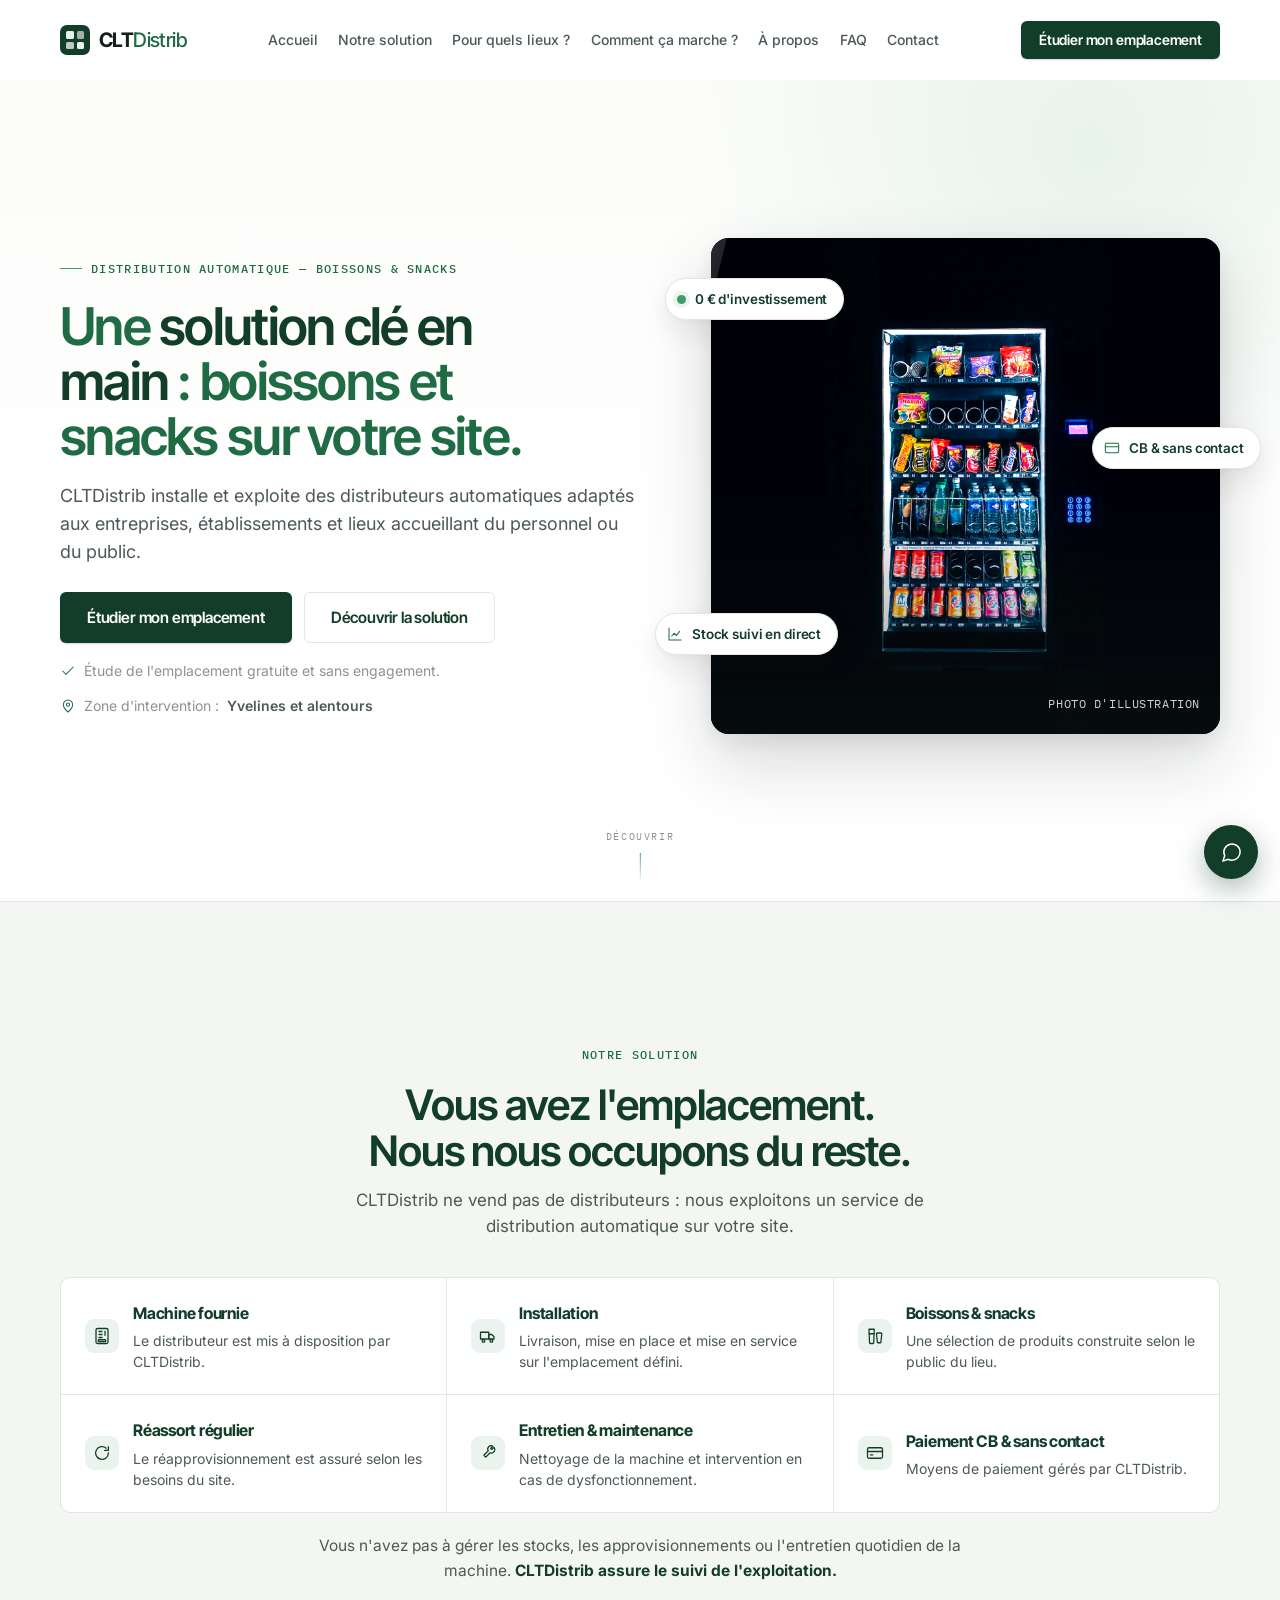
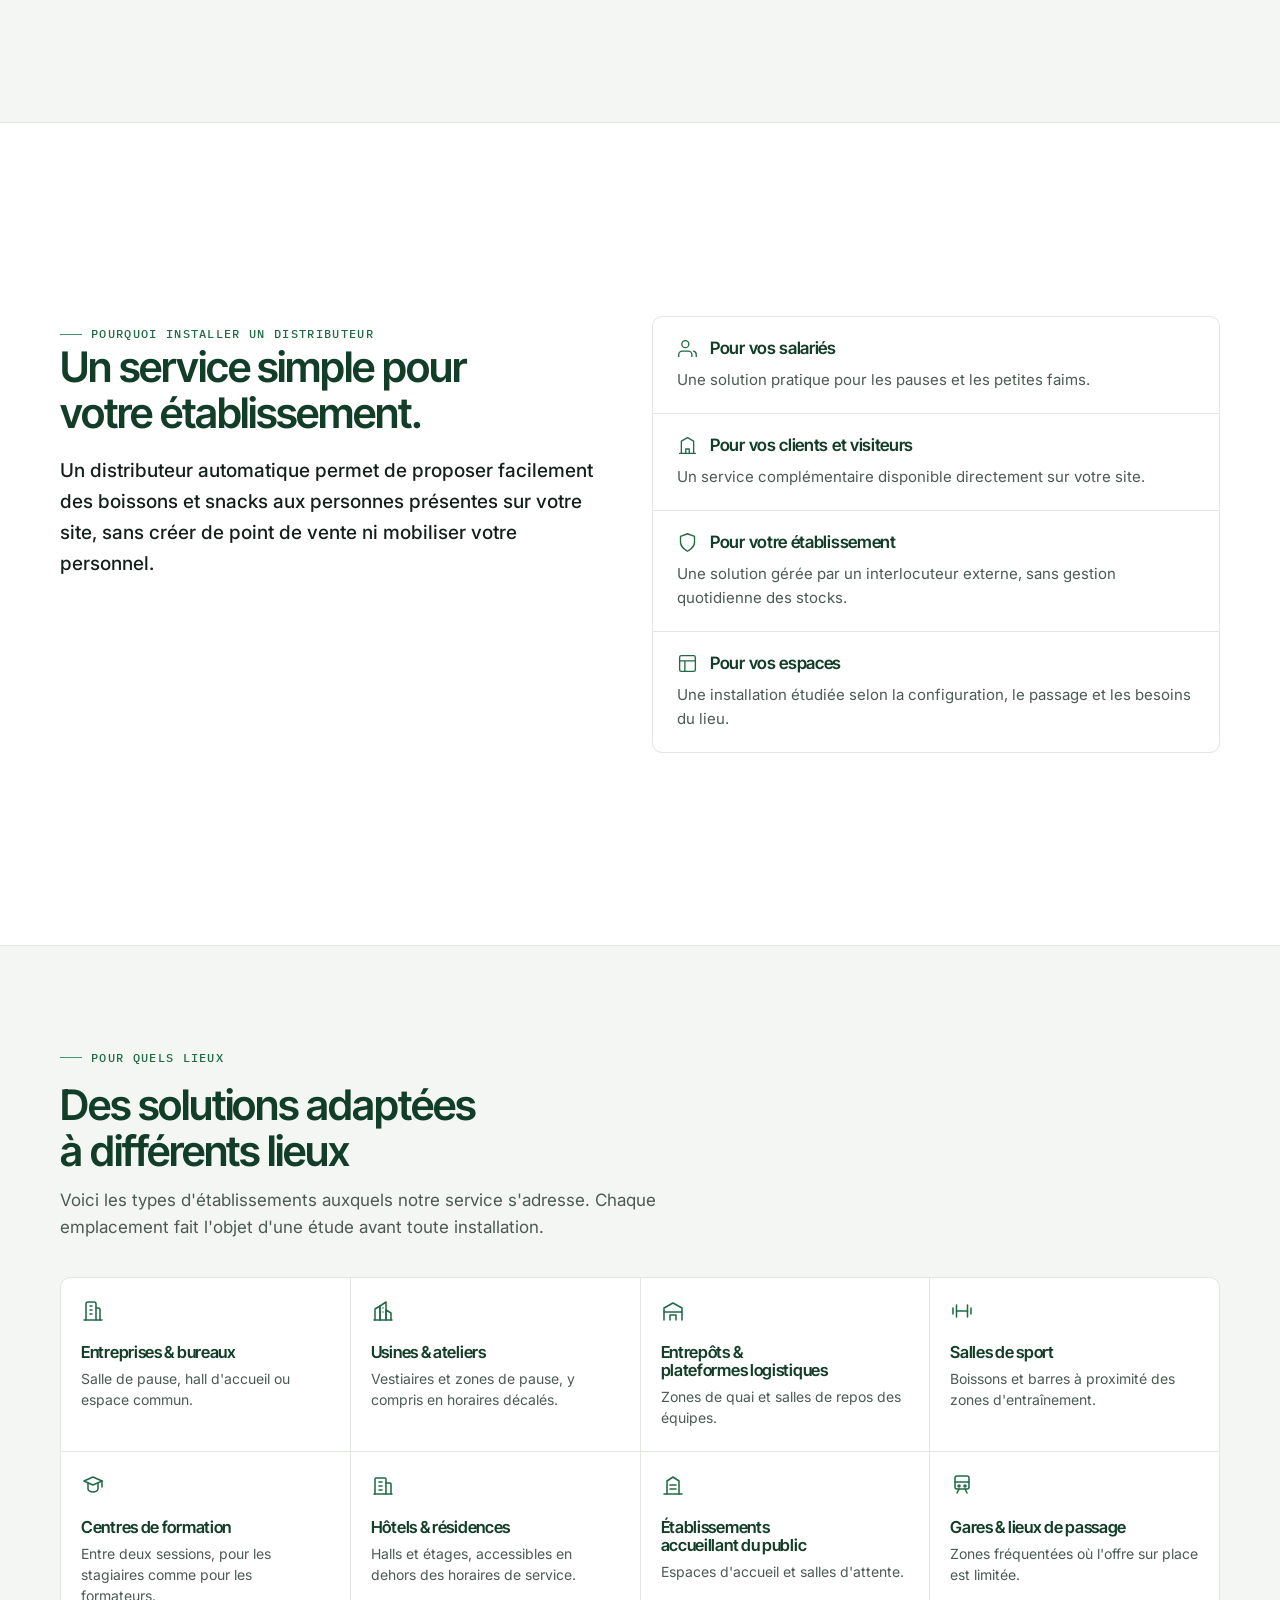
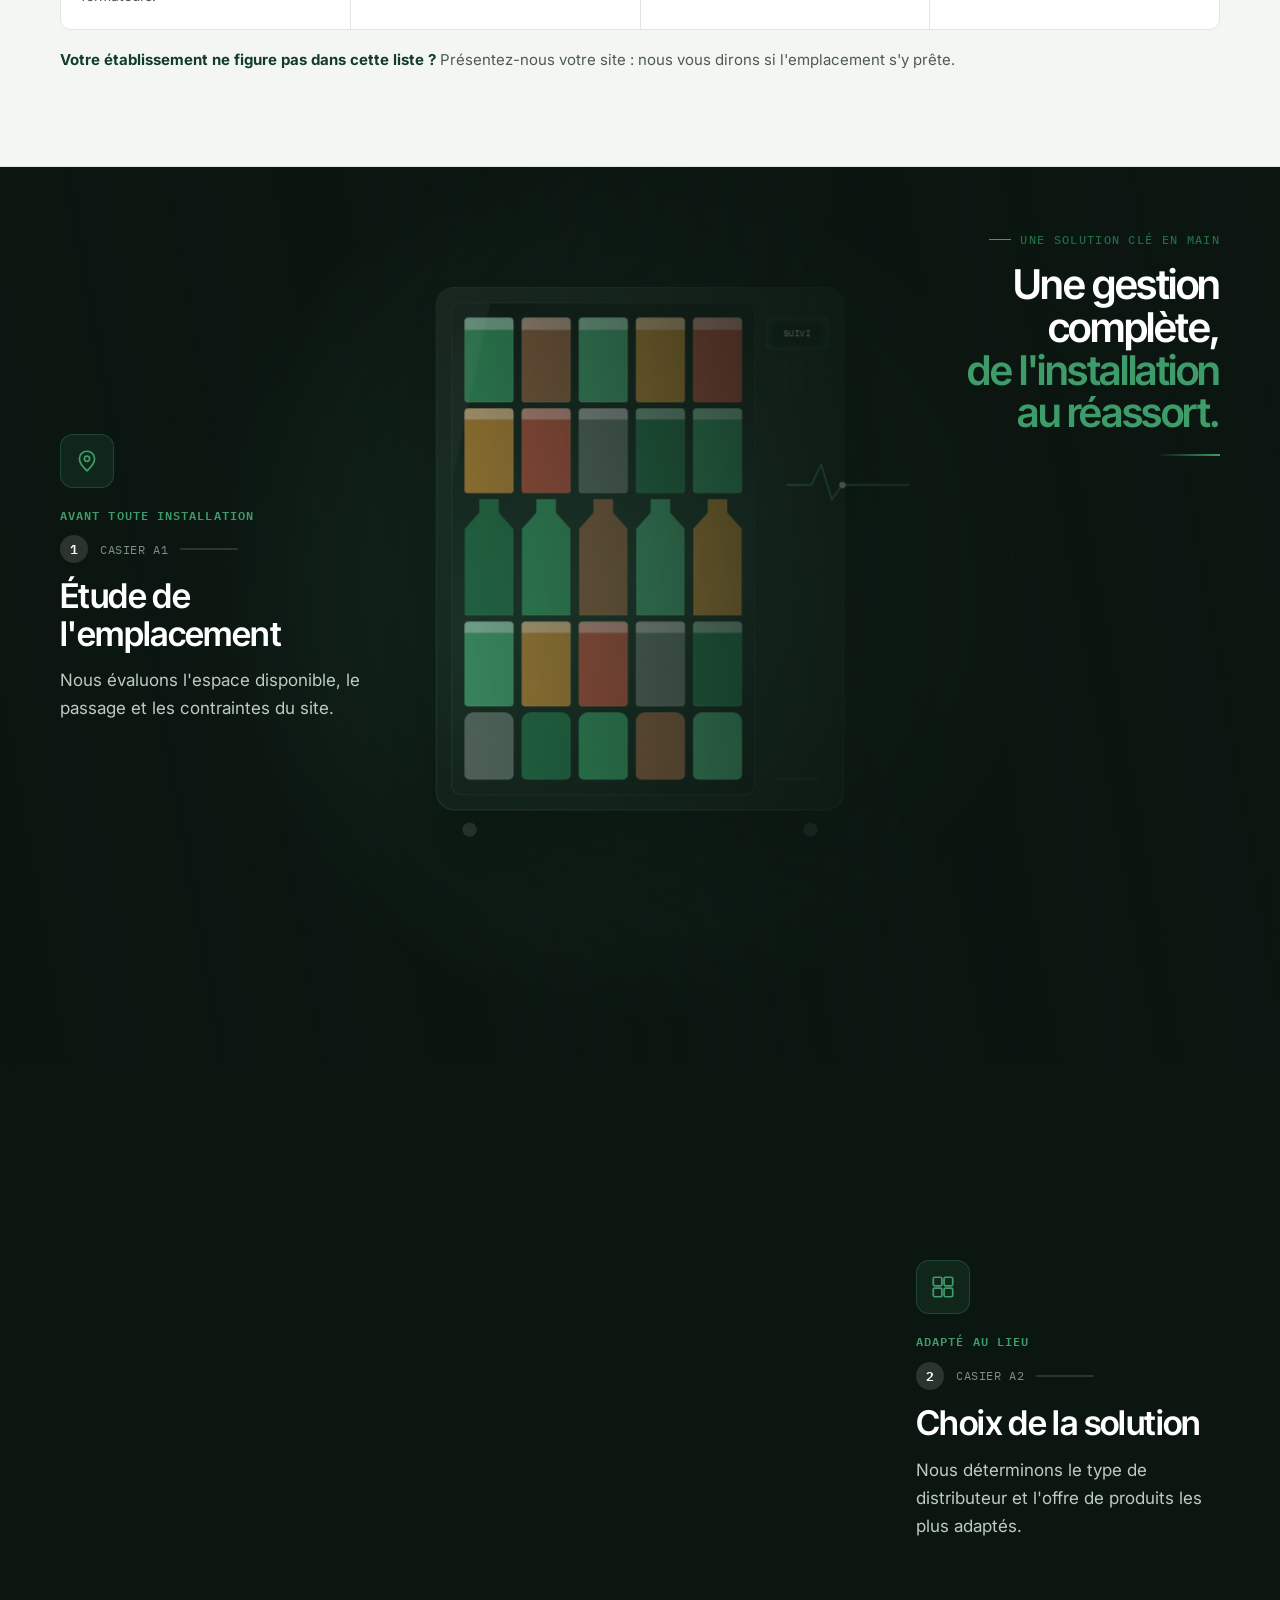
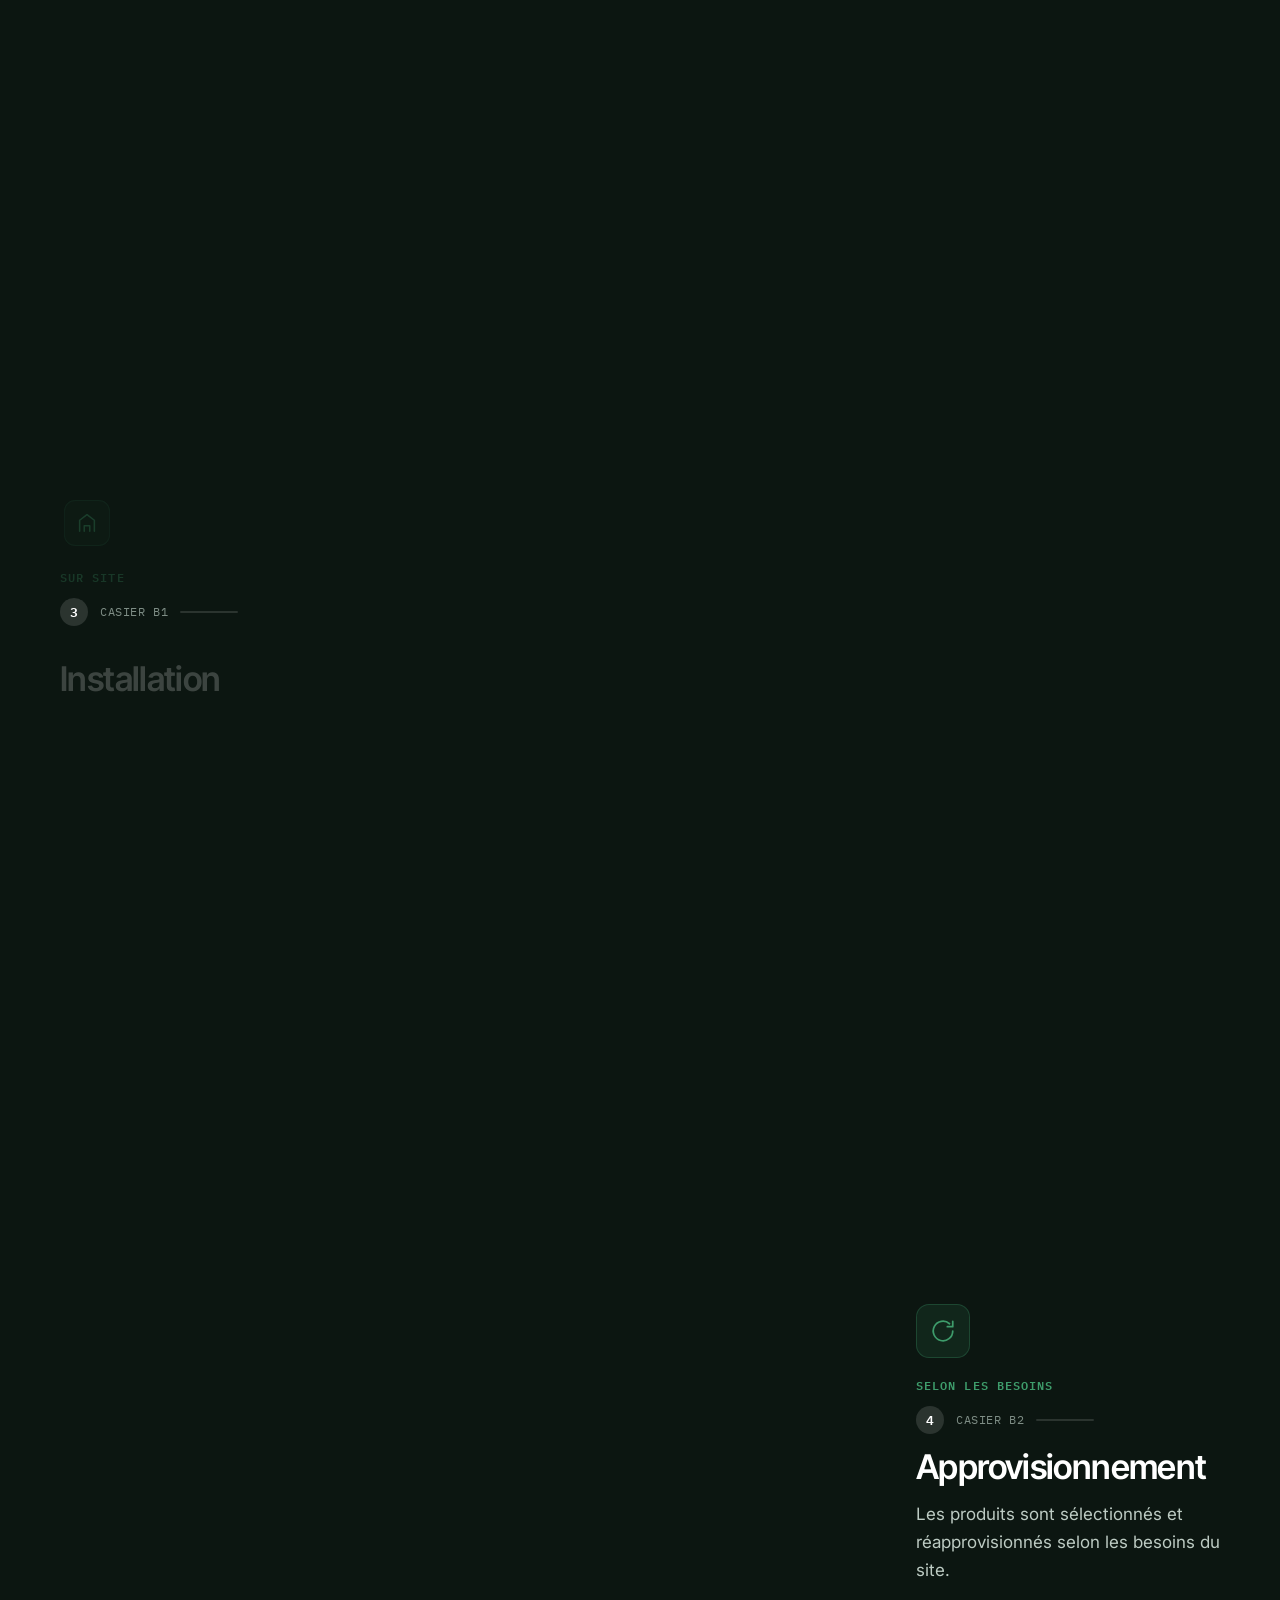
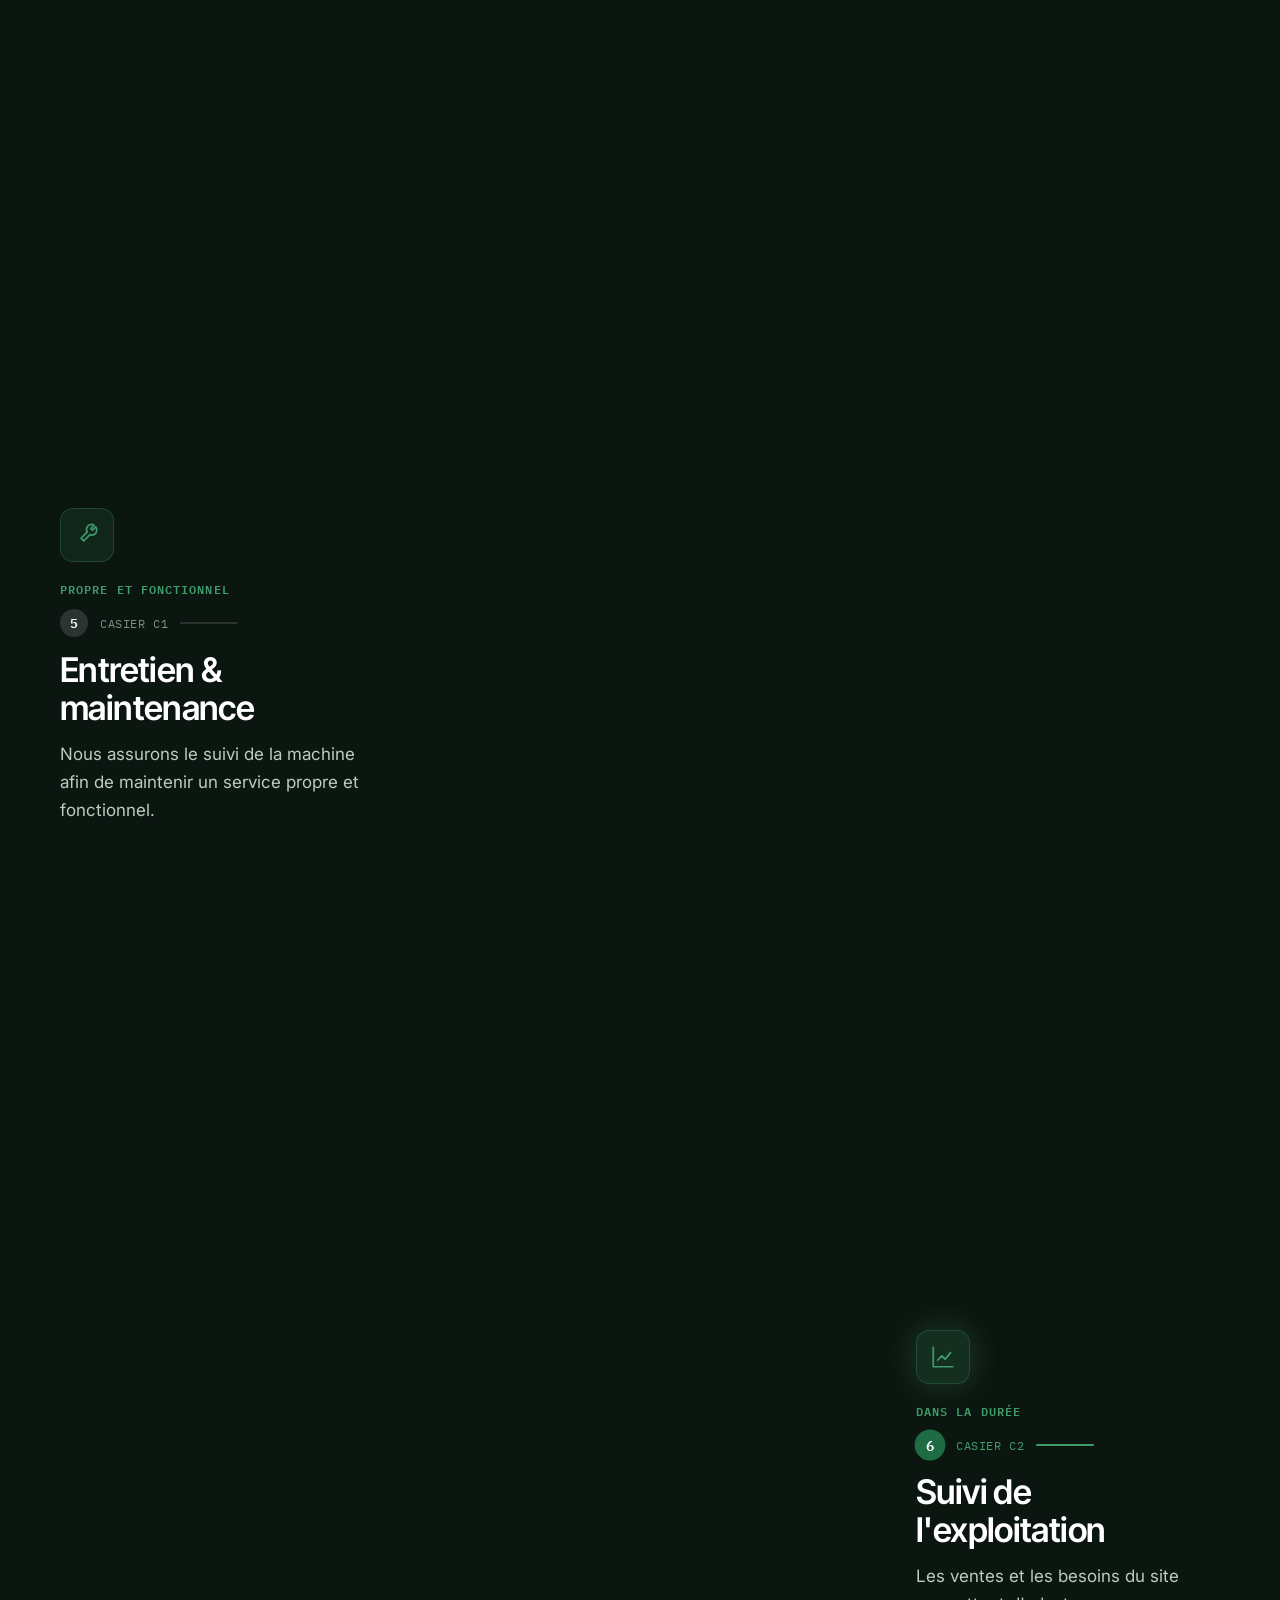
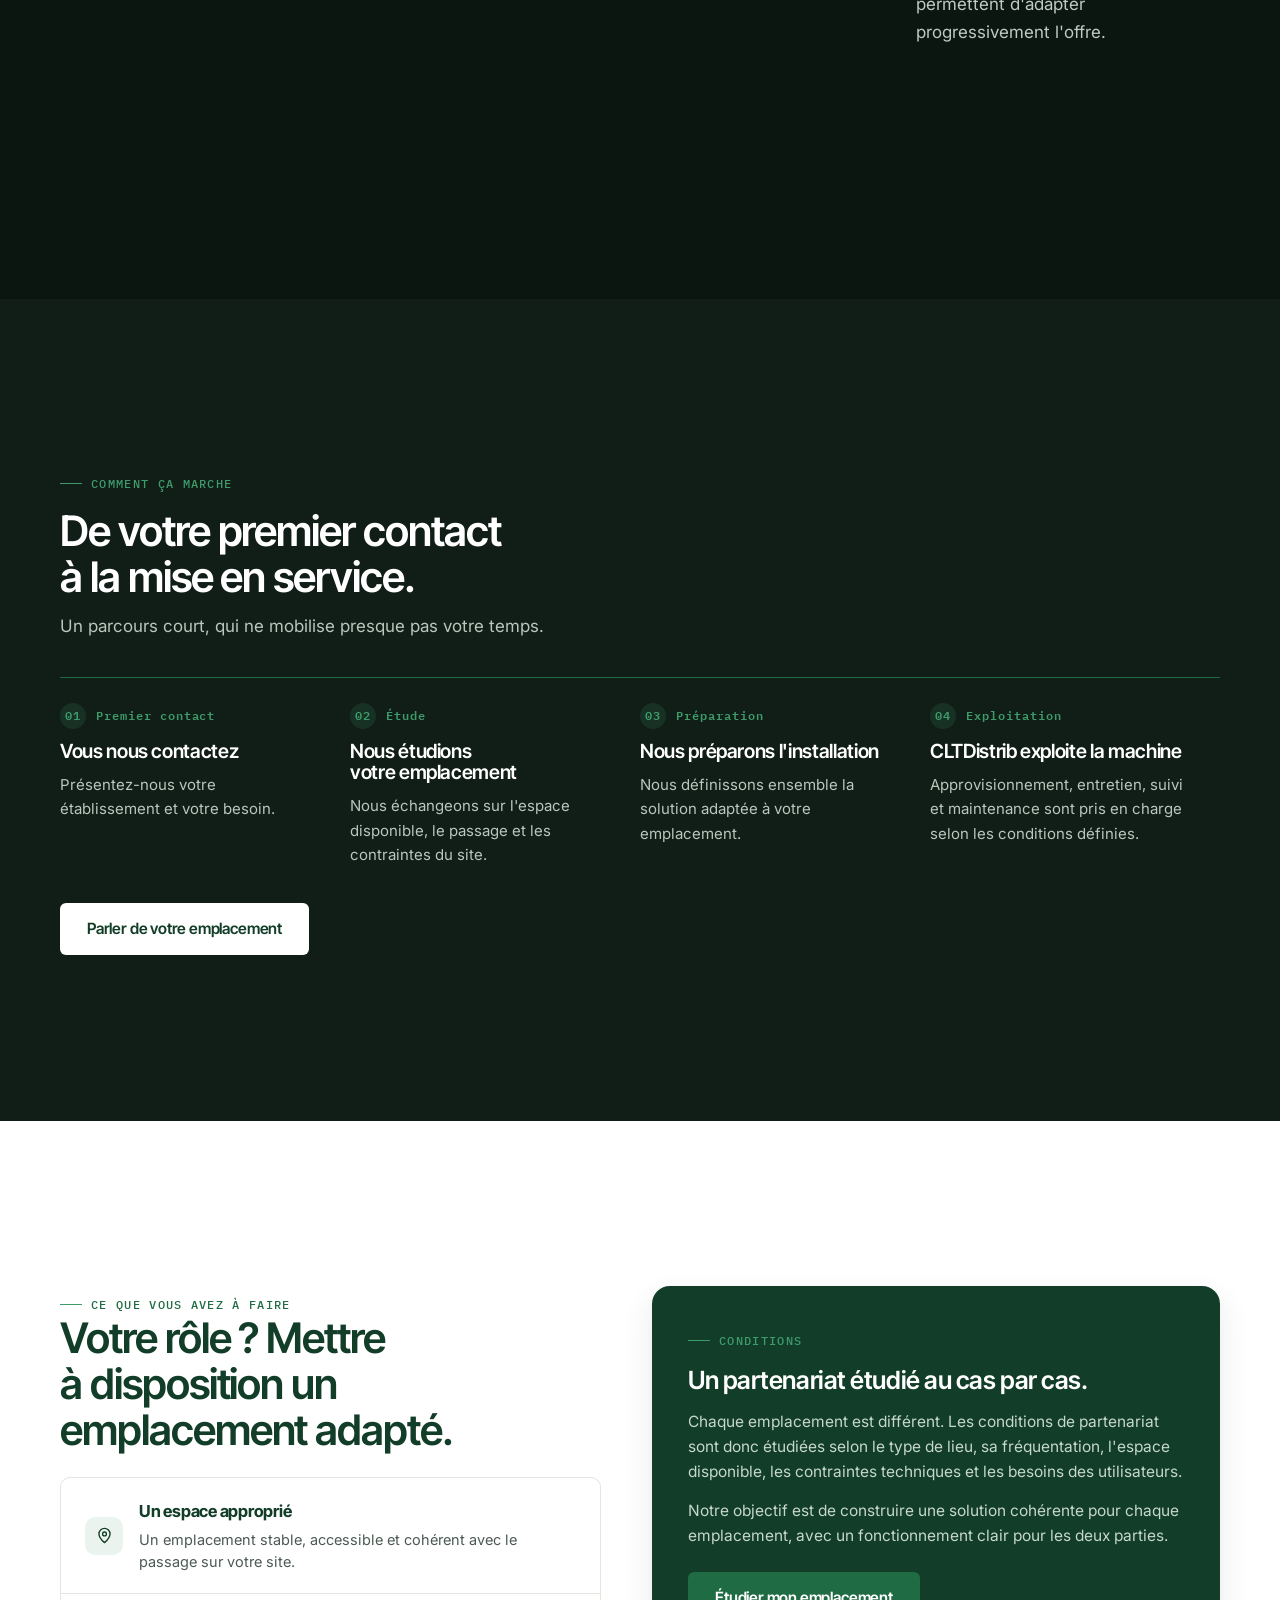
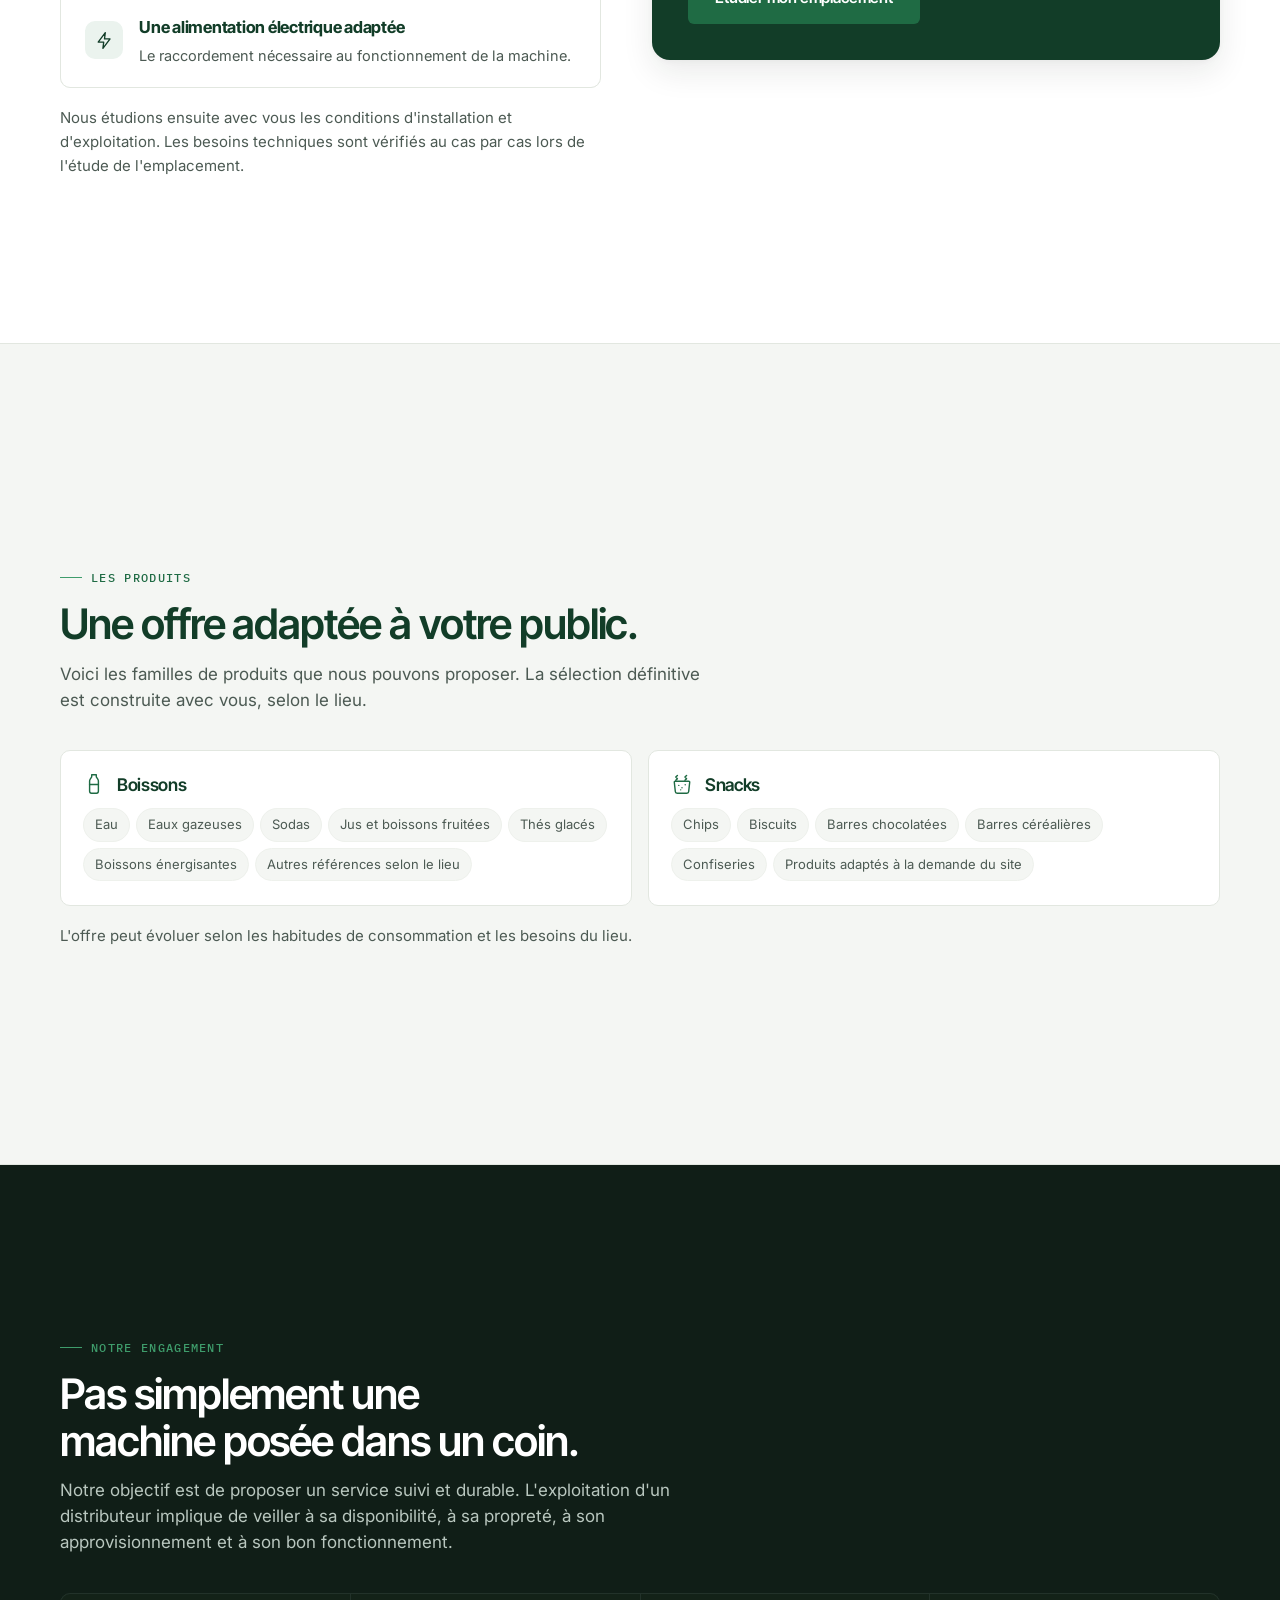
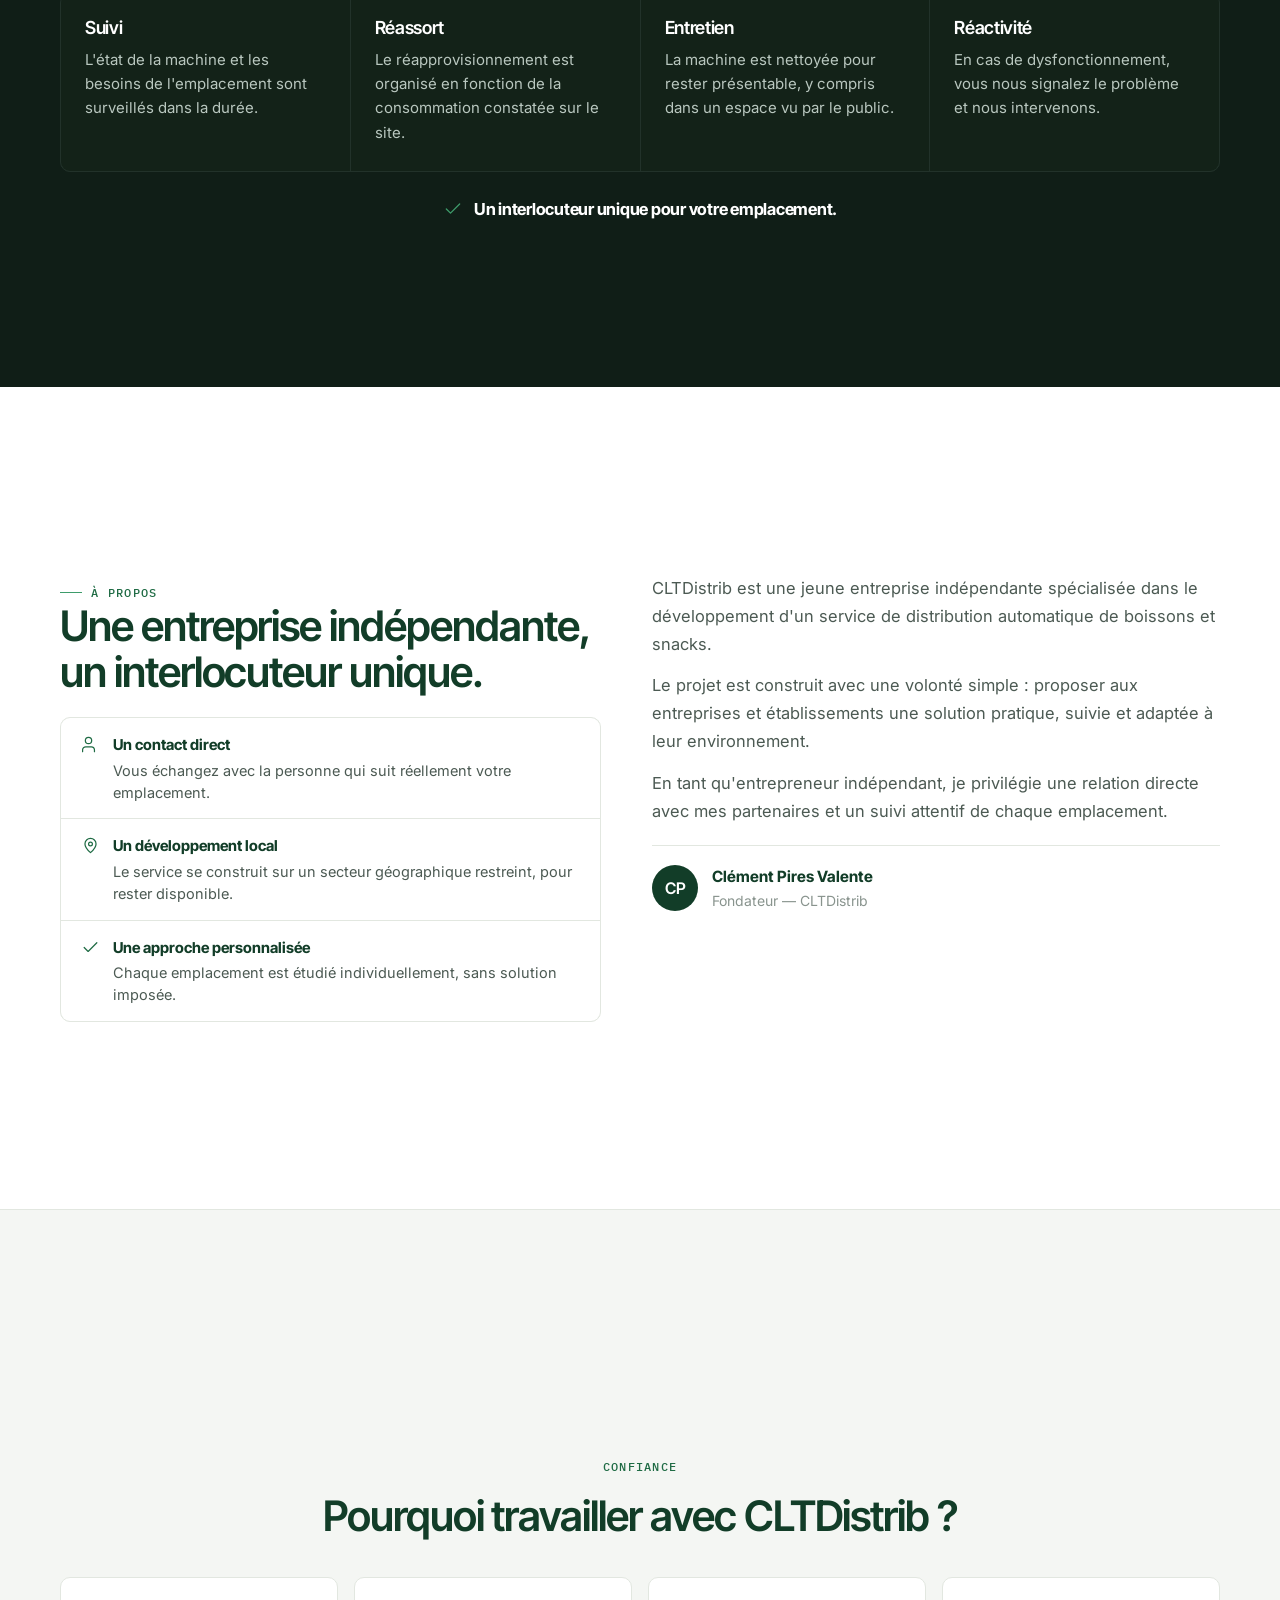
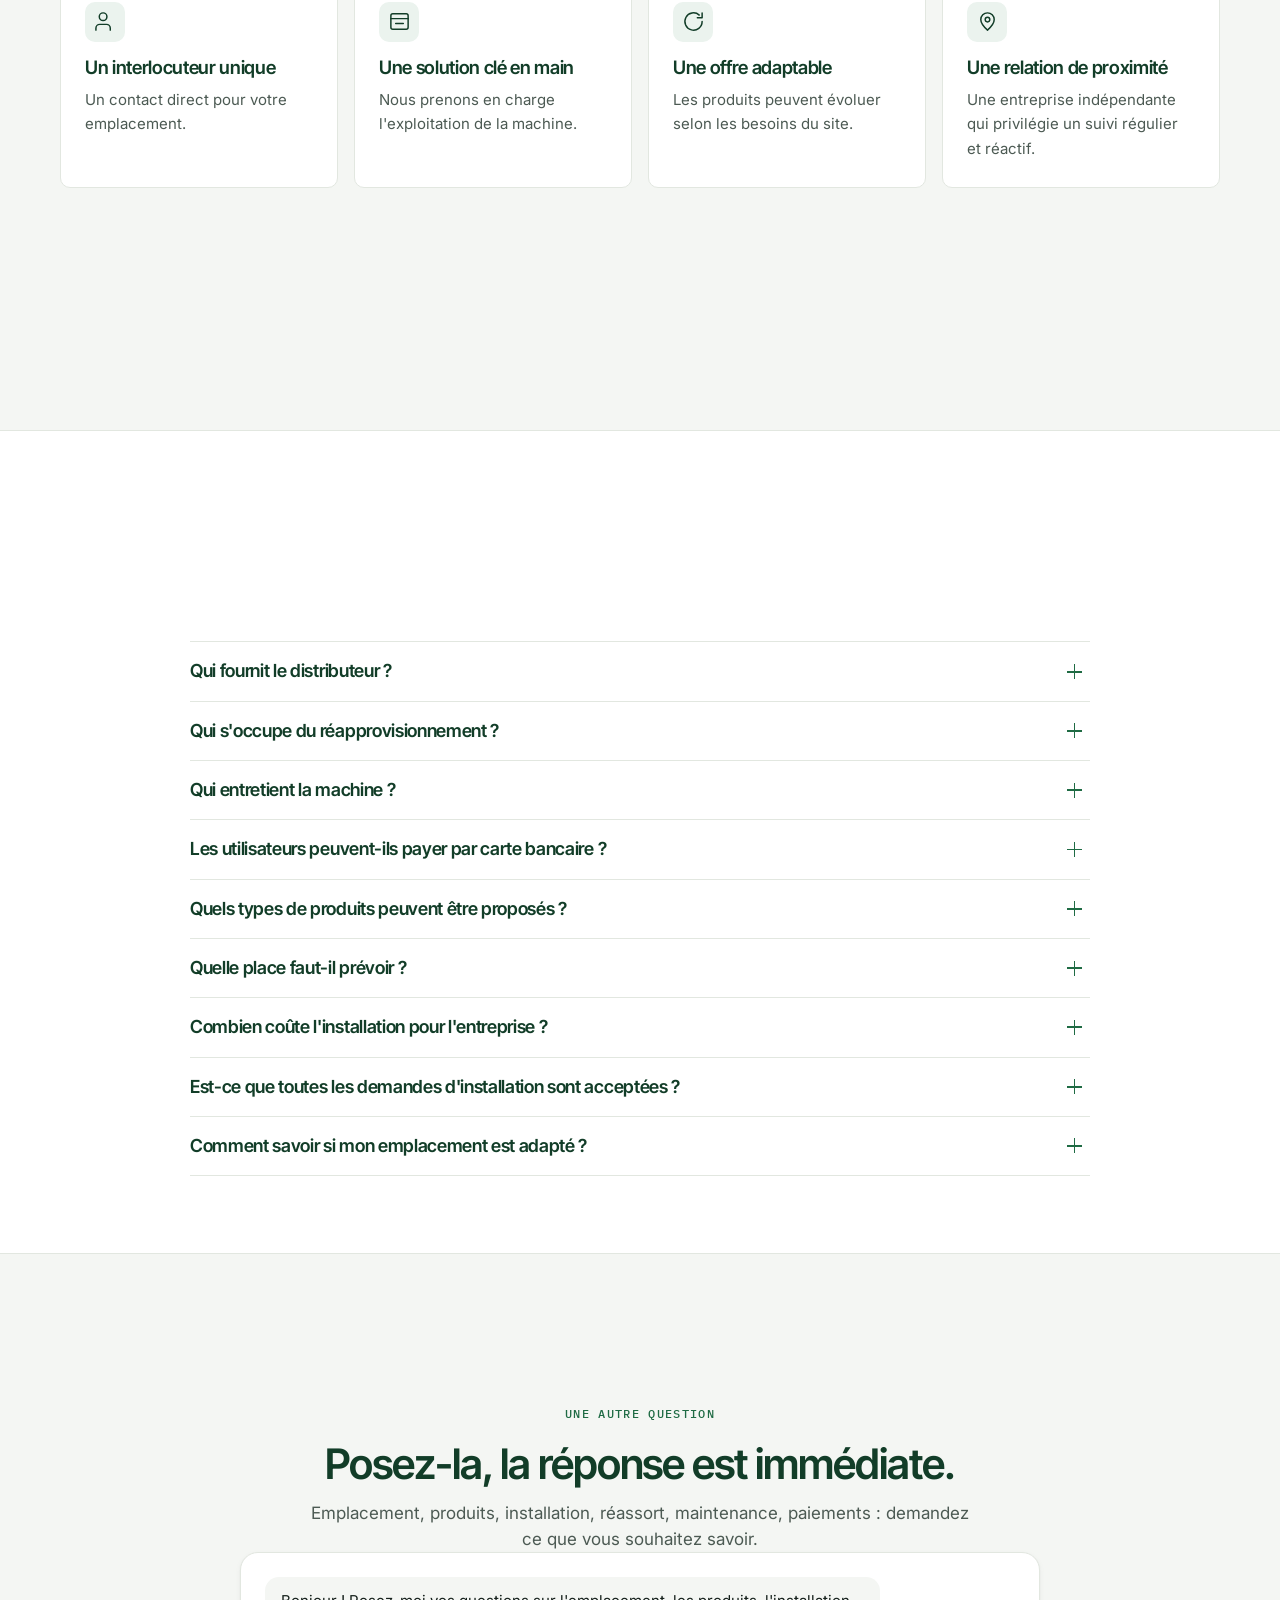
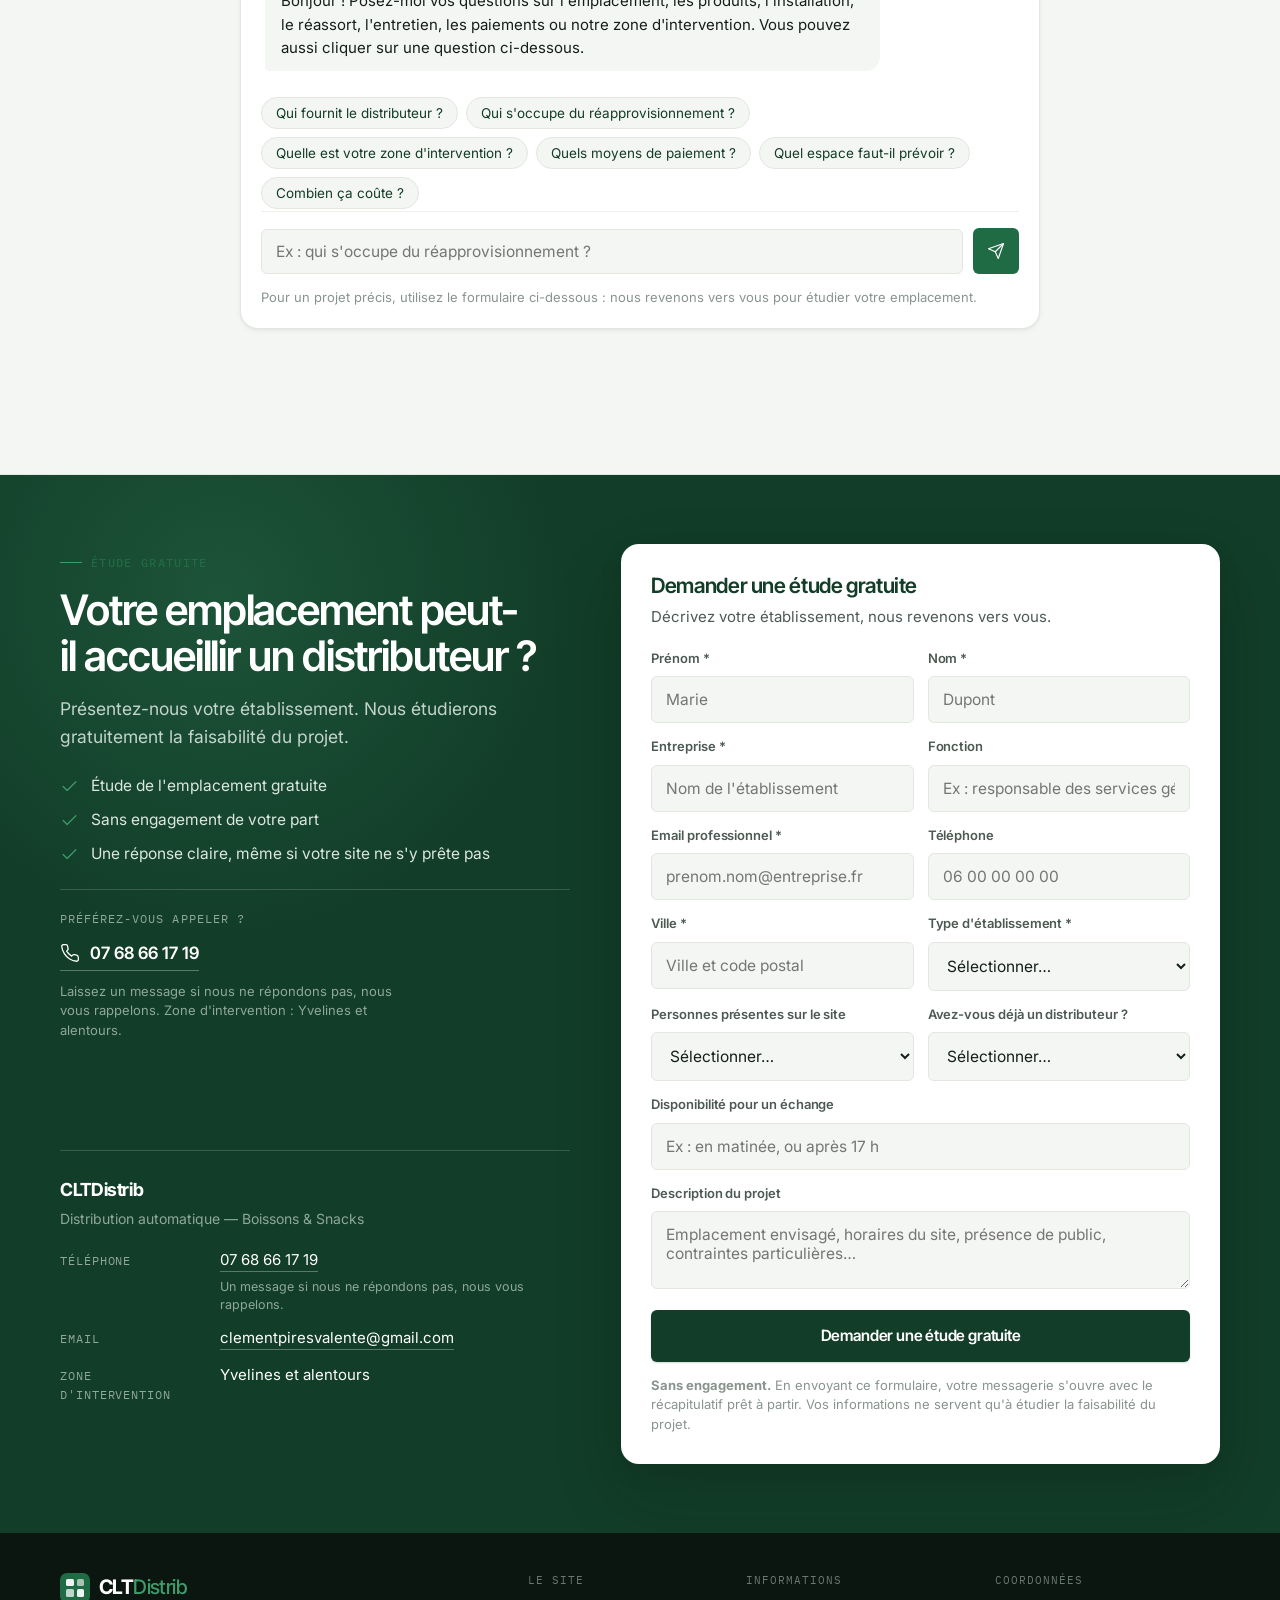
==== index.html @ 3bf03ed7 "Espace pro : suivi des prospects, du parc de machines et des documents Trois nouveaux onglets, dans " ====
<!DOCTYPE html>
<html lang="fr">
<head>
<meta charset="UTF-8">
<meta name="viewport" content="width=device-width, initial-scale=1.0">
<title>CLTDistrib | Distributeurs automatiques de boissons &amp; snacks</title>
<meta name="description" content="CLTDistrib propose des solutions de distribution automatique de boissons et snacks pour les entreprises, établissements et lieux accueillant du public. Étude de votre emplacement.">
<link rel="canonical" href="https://clt78.github.io/cltdistrib-site/">
<meta name="theme-color" content="#123D28">
<meta property="og:title" content="CLTDistrib | Distributeurs automatiques de boissons &amp; snacks">
<meta property="og:description" content="Installation et exploitation de distributeurs automatiques de boissons et snacks en entreprise. Vous avez l'emplacement, CLTDistrib s'occupe du reste.">
<meta property="og:type" content="website">
<meta property="og:locale" content="fr_FR">
<meta property="og:url" content="https://clt78.github.io/cltdistrib-site/">
<meta name="twitter:card" content="summary_large_image">
<script type="application/ld+json">
{
  "@context": "https://schema.org",
  "@type": "Organization",
  "name": "CLTDistrib",
  "description": "Installation et exploitation de distributeurs automatiques de boissons et snacks pour les entreprises, établissements et lieux accueillant du public.",
  "url": "https://clt78.github.io/cltdistrib-site/",
  "email": "clementpiresvalente@gmail.com",
  "telephone": "+33768661719",
  "areaServed": "Yvelines et alentours"
}
</script>
<link rel="icon" href="data:image/svg+xml,%3Csvg xmlns='http://www.w3.org/2000/svg' viewBox='0 0 24 24'%3E%3Crect width='24' height='24' rx='5' fill='%231F6B44'/%3E%3Crect x='5' y='5' width='6' height='6' rx='1' fill='%23fff'/%3E%3Crect x='13' y='5' width='6' height='6' rx='1' fill='%23fff'/%3E%3Crect x='5' y='13' width='6' height='6' rx='1' fill='%23fff'/%3E%3Crect x='13' y='13' width='6' height='6' rx='1' fill='%23fff'/%3E%3C/svg%3E">
<link rel="preconnect" href="https://fonts.googleapis.com">
<link rel="preconnect" href="https://fonts.gstatic.com" crossorigin>
<link href="https://fonts.googleapis.com/css2?family=Inter+Tight:wght@500;600;700&family=Inter:ital,wght@0,400;0,500;0,600;0,700;1,400&family=IBM+Plex+Mono:wght@400;500;600&display=swap" rel="stylesheet">
<script>document.documentElement.className += " js-anim";</script>
<style>
/* ============================================================
   1. TOKENS
   ============================================================ */
:root{
  --bg:#FFFFFF;
  --surface:#FFFFFF;
  --surface-alt:#F4F6F3;
  --surface-sunk:#EDF0EB;
  --ink:#141F1A;
  --ink-soft:#4C5A53;
  --ink-faint:#89948E;
  --line:#E2E7E0;
  --line-soft:#EEF1EC;

  --teal:#1F6B44;
  --teal-dark:#123D28;
  --teal-light:#3E9C6B;
  --teal-tint:#EBF3EE;
  --gold:#A8813F;
  --gold-tint:#F7F1E5;

  --amber:#B5822F;
  --amber-tint:#F9F1E1;
  --red:#B14A38;
  --red-tint:#FAEBE7;

  --deep:#0C1611;
  --deep-2:#101E17;
  --deep-line:#22322A;
  --deep-ink:#B9C7BF;

  --radius-s:6px;
  --radius-m:10px;
  --radius-l:18px;
  --shadow-s:0 1px 2px rgba(20,31,26,.05), 0 2px 6px rgba(20,31,26,.04);
  --shadow-m:0 12px 32px rgba(20,31,26,.09), 0 2px 8px rgba(20,31,26,.04);
  --shadow-l:0 30px 70px rgba(12,22,17,.16), 0 8px 24px rgba(12,22,17,.08);

  --font-display:'Inter Tight', 'Inter', -apple-system, BlinkMacSystemFont, sans-serif;
  --font-body:'Inter', -apple-system, BlinkMacSystemFont, 'Segoe UI', sans-serif;
  --font-mono:'IBM Plex Mono', 'Courier New', monospace;

  --maxw:1240px;
  --pad-y:clamp(54px, 5.4vw, 88px);
  --ease:cubic-bezier(.22,.61,.36,1);
}

@media (prefers-reduced-motion: reduce){
  *{ animation-duration:0.001ms !important; animation-iteration-count:1 !important; transition-duration:0.001ms !important; scroll-behavior:auto !important; }
}

/* ============================================================
   2. BASE
   ============================================================ */
*,*::before,*::after{ box-sizing:border-box; }
html{ scroll-behavior:smooth; -webkit-text-size-adjust:100%; }
body{
  margin:0;
  background:var(--bg);
  color:var(--ink);
  font-family:var(--font-body);
  font-size:16.5px;
  line-height:1.65;
  -webkit-font-smoothing:antialiased;
  -moz-osx-font-smoothing:grayscale;
}
h1,h2,h3,h4{
  font-family:var(--font-display);
  font-weight:600;
  line-height:1.1;
  margin:0;
  letter-spacing:-0.025em;
  color:var(--teal-dark);
  text-wrap:balance;
}
h1{ font-size:clamp(30px,4.1vw,52px); letter-spacing:-0.033em; line-height:1.06; }
h2{ font-size:clamp(27px,3.3vw,42px); }
h3{ font-size:19px; letter-spacing:-0.018em; }
p{ margin:0; }
a{ color:inherit; text-decoration:none; }
button{ font-family:inherit; cursor:pointer; }
ul{ margin:0; padding:0; list-style:none; }
input,select,textarea{ font-family:inherit; font-size:15.5px; color:var(--ink); }
:focus-visible{ outline:2px solid var(--teal); outline-offset:3px; border-radius:3px; }
img{ max-width:100%; display:block; }
::selection{ background:var(--teal-dark); color:#fff; }

.wrap{ max-width:var(--maxw); margin:0 auto; padding:0 clamp(20px,4vw,40px); }
.mono{ font-family:var(--font-mono); }
.hidden{ display:none !important; }
.icon{ width:20px; height:20px; stroke:currentColor; stroke-width:1.55; fill:none; stroke-linecap:round; stroke-linejoin:round; flex-shrink:0; }
.icon--fill{ fill:currentColor; stroke:none; }
.sr-only{ position:absolute; width:1px; height:1px; padding:0; margin:-1px; overflow:hidden; clip:rect(0,0,0,0); white-space:nowrap; border:0; }

/* ============================================================
   3. BUTTONS
   ============================================================ */
.btn{
  display:inline-flex; align-items:center; justify-content:center; gap:9px; white-space:nowrap;
  padding:15px 26px; border-radius:var(--radius-s); border:1px solid transparent;
  font-family:var(--font-display); font-weight:600; font-size:15.5px; letter-spacing:-0.012em;
  transition:background-color .2s var(--ease), border-color .2s var(--ease), color .2s var(--ease), transform .2s var(--ease), box-shadow .25s var(--ease);
  text-align:center; line-height:1.25;
}
.btn--primary{ background:var(--teal-dark); color:#fff; box-shadow:0 1px 2px rgba(18,61,40,.2); }
.btn--primary:hover{ background:#0C2C1D; box-shadow:0 10px 24px rgba(18,61,40,.22); transform:translateY(-2px); }
.btn--accent{ background:var(--teal); color:#fff; }
.btn--accent:hover{ background:var(--teal-dark); box-shadow:0 10px 24px rgba(31,107,68,.25); transform:translateY(-2px); }
.btn--ghost{ background:transparent; color:var(--teal-dark); border-color:var(--line); }
.btn--ghost:hover{ border-color:var(--teal-dark); background:var(--surface-alt); transform:translateY(-2px); }
.btn--onDark{ background:#fff; color:var(--teal-dark); }
.btn--onDark:hover{ background:#EFF3EF; transform:translateY(-2px); }
.btn--onDarkGhost{ background:transparent; color:#fff; border-color:rgba(255,255,255,.34); }
.btn--onDarkGhost:hover{ border-color:#fff; background:rgba(255,255,255,.07); transform:translateY(-2px); }
.btn--sm{ padding:9px 17px; font-size:14px; }
.btn--icon{ padding:10px; }
.btn--danger{ background:transparent; color:var(--red); border-color:var(--red-tint); }
.btn--danger:hover{ background:var(--red-tint); }
.btn--wide{ width:100%; }
.btn:active{ transform:translateY(0); box-shadow:none; }
.btn:disabled{ opacity:.45; cursor:not-allowed; transform:none; }
.btn .icon{ width:18px; height:18px; }

/* ============================================================
   4. NAV
   ============================================================ */
.nav{
  position:sticky; top:0; z-index:40; background:rgba(255,255,255,.86);
  backdrop-filter:saturate(150%) blur(12px); -webkit-backdrop-filter:saturate(150%) blur(12px);
  border-bottom:1px solid transparent; transition:border-color .3s ease, box-shadow .3s ease;
}
.nav.is-stuck{ border-bottom-color:var(--line); box-shadow:0 1px 20px rgba(20,31,26,.05); }
.nav.is-menu-open{ z-index:61; background:#fff; border-bottom-color:var(--line-soft); }
.nav .wrap{ display:flex; align-items:center; justify-content:space-between; height:78px; gap:24px; }
.brand{ display:flex; align-items:center; gap:9px; font-family:var(--font-display); font-size:20px; font-weight:700; letter-spacing:-0.03em; flex-shrink:0; }
.brand__mark{
  width:30px; height:30px; border-radius:7px; background:var(--teal-dark);
  display:grid; grid-template-columns:1fr 1fr; gap:3px; padding:6px; flex-shrink:0;
}
.brand__mark span{ background:#fff; border-radius:1.5px; opacity:.92; }
.brand__mark span:nth-child(2){ opacity:.6; }
.brand__mark span:nth-child(3){ opacity:.72; }
.brand__name span:first-child{ color:var(--ink); }
.brand__name span:last-child{ color:var(--teal); font-weight:500; }
.nav__links{ display:flex; align-items:center; gap:clamp(14px,1.6vw,26px); }
.nav__link{ font-size:14px; font-weight:500; color:var(--ink-soft); position:relative; padding:4px 0; white-space:nowrap; }
.nav__link:hover{ color:var(--teal-dark); }
.nav__link::after{ content:''; position:absolute; left:0; right:100%; bottom:-2px; height:1.5px; background:var(--teal); transition:right .28s var(--ease); }
.nav__link:hover::after{ right:0; }
.nav__actions{ display:flex; align-items:center; gap:12px; }
/* Bouton menu : plein, contrasté, avec libellé — impossible à manquer */
.nav__burger{
  display:none; align-items:center; gap:9px; padding:10px 14px 10px 12px;
  background:var(--teal-dark); border:none; border-radius:10px; color:#fff;
  box-shadow:0 2px 10px rgba(18,61,40,.28); transition:background-color .2s var(--ease), transform .15s var(--ease);
  min-height:44px;
}
.nav__burger:hover{ background:#0C2C1D; }
.nav__burger:active{ transform:scale(.96); }
.nav__burger-label{ font-family:var(--font-display); font-size:14px; font-weight:600; letter-spacing:-0.01em; }
.nav__burger-bars{ display:block; position:relative; width:19px; height:14px; flex-shrink:0; }
.nav__burger-bars span{
  position:absolute; left:0; right:0; height:2.5px; border-radius:2px; background:#fff;
  transition:transform .28s var(--ease), opacity .18s ease, top .28s var(--ease);
}
.nav__burger-bars span:nth-child(1){ top:0; }
.nav__burger-bars span:nth-child(2){ top:6px; }
.nav__burger-bars span:nth-child(3){ top:12px; }
.nav__burger.is-open .nav__burger-bars span:nth-child(1){ top:6px; transform:rotate(45deg); }
.nav__burger.is-open .nav__burger-bars span:nth-child(2){ opacity:0; }
.nav__burger.is-open .nav__burger-bars span:nth-child(3){ top:6px; transform:rotate(-45deg); }

/* Panneau plein écran */
.nav__mobile{
  position:fixed; inset:0; z-index:60; background:#fff;
  display:flex; flex-direction:column; overflow-y:auto;
  opacity:0; visibility:hidden; transform:translateY(-8px);
  transition:opacity .26s var(--ease), transform .26s var(--ease), visibility .26s;
  padding:calc(78px + 12px) clamp(20px,5vw,40px) 28px;
  -webkit-overflow-scrolling:touch;
}
.nav__mobile.is-open{ opacity:1; visibility:visible; transform:translateY(0); }
.nav__mobile-inner{ display:flex; flex-direction:column; justify-content:space-between; gap:26px; min-height:100%; width:100%; }
.nav__mobile-links{ display:flex; flex-direction:column; }
.nav__mobile-links a{
  display:flex; align-items:center; gap:14px; padding:16px 4px;
  font-family:var(--font-display); font-size:20px; font-weight:600; letter-spacing:-0.022em;
  color:var(--teal-dark); border-bottom:1px solid var(--line-soft);
  transition:color .18s ease, padding-left .22s var(--ease);
}
.nav__mobile-links a:active{ color:var(--teal); padding-left:10px; }
.nav__mobile-n{
  font-family:var(--font-mono); font-size:11.5px; font-weight:500; color:var(--teal);
  letter-spacing:.06em; width:22px; flex-shrink:0;
}
.nav__mobile-foot{ display:flex; flex-direction:column; gap:12px; }
.nav__mobile-foot .btn{ min-height:52px; font-size:16px; }
.nav__mobile-note{ font-size:13px; color:var(--ink-faint); text-align:center; }
.nav__mobile-mail{
  display:flex; align-items:center; justify-content:center; gap:9px; padding:12px;
  font-size:14px; color:var(--ink-soft); border-top:1px solid var(--line-soft); margin-top:4px;
}
.nav__mobile-mail .icon{ width:17px; height:17px; color:var(--teal); }

.view-toggle{ display:flex; align-items:center; gap:2px; background:var(--surface-alt); border-radius:var(--radius-s); padding:3px; border:1px solid var(--line-soft); }
.view-toggle__btn{
  display:flex; align-items:center; justify-content:center; width:30px; height:28px; border-radius:4px;
  background:transparent; border:none; color:var(--ink-faint); transition:background-color .2s ease, color .2s ease;
}
.view-toggle__btn .icon{ width:16px; height:16px; }
.view-toggle__btn:hover{ color:var(--ink); }
.view-toggle__btn.is-active{ background:#fff; color:var(--teal-dark); box-shadow:var(--shadow-s); }

@media (max-width:1180px){ .nav__links{ display:none; } .nav__burger{ display:inline-flex; } }
@media (max-width:1320px){ .nav .wrap{ gap:16px; } .view-toggle{ display:none; } }
@media (max-width:640px){ .nav__actions .btn--primary{ display:none; } .view-toggle{ display:none; } }

/* ============================================================
   5. HERO
   ============================================================ */
.hero{
  position:relative; padding:clamp(34px,4.4vw,68px) 0 clamp(44px,5vw,78px);
  background:linear-gradient(180deg,#FBFCFA 0%, #FFFFFF 62%);
  overflow:hidden;
}
.hero::before{
  content:''; position:absolute; top:-340px; right:-220px; width:820px; height:820px; border-radius:50%;
  background:radial-gradient(circle, rgba(62,156,107,.10), transparent 68%); pointer-events:none;
}
/* Texte à gauche (titre compris), visuel à droite. */
.hero .wrap{
  position:relative; z-index:1; display:grid; grid-template-columns:1.08fr .92fr;
  gap:clamp(36px,4.2vw,64px); align-items:center;
}
.hero__text{ max-width:610px; }
.hero__title{ margin:20px 0 0; color:var(--teal); }
.hero__title em{ font-style:normal; color:var(--teal-dark); }
.eyebrow{
  display:inline-flex; align-items:center; gap:9px; font-family:var(--font-mono); font-size:12px;
  letter-spacing:.11em; text-transform:uppercase; color:var(--teal); font-weight:500;
}
.eyebrow::before{ content:''; width:22px; height:1px; background:var(--teal-light); }
.hero .lede{ margin-top:18px; font-size:18px; color:var(--ink-soft); max-width:53ch; line-height:1.55; }
.hero__cta{ display:flex; gap:12px; margin-top:26px; flex-wrap:wrap; }
.hero__note{ margin-top:16px; font-size:14px; color:var(--ink-faint); display:flex; align-items:center; gap:8px; }
.hero__note .icon{ width:16px; height:16px; color:var(--teal); }

.hero__visual{ position:relative; }
/* Profondeur : un élément = une responsabilité. Le wrapper reçoit la parallaxe
   (transform posé en JS), l'élément interne porte la lévitation (animation). */
.hero__parallax{ transition:transform .5s var(--ease); will-change:transform; }
.hero__float{ animation:hero-float 8s ease-in-out infinite; }
@keyframes hero-float{ 0%,100%{ margin-top:0; } 50%{ margin-top:-14px; } }

.hero__frame{
  position:relative; border-radius:var(--radius-l); overflow:hidden; background:var(--deep);
  box-shadow:var(--shadow-l); aspect-ratio:4/3.9;
}
/* Reflet qui balaie la vitre */
.hero__sheen{
  position:absolute; top:0; left:-45%; width:36%; height:100%; z-index:1; pointer-events:none;
  background:linear-gradient(100deg, transparent, rgba(255,255,255,.22), transparent);
  transform:skewX(-14deg); animation:hero-sheen 7.5s ease-in-out infinite;
}
@keyframes hero-sheen{ 0%,70%{ left:-45%; } 100%{ left:125%; } }
.hero__frame img{
  width:100%; height:100%; object-fit:cover; object-position:center 42%; transform:scale(1.02);
  filter:brightness(1.16) saturate(1.06) contrast(1.02); transition:transform 1.4s var(--ease);
}
.hero__visual:hover .hero__frame img{ transform:scale(1.05); }
.hero__frame::after{
  content:''; position:absolute; inset:0;
  background:linear-gradient(180deg, rgba(12,22,17,0) 0%, rgba(12,22,17,0) 52%, rgba(12,22,17,.48) 100%);
}
.hero__badge{
  position:absolute; z-index:2; left:-18px; bottom:34px; background:#fff; border:1px solid var(--line);
  border-radius:var(--radius-m); padding:16px 20px; box-shadow:var(--shadow-m); max-width:262px;
}
.hero__badge strong{ display:block; font-family:var(--font-display); font-size:15px; color:var(--teal-dark); }
.hero__badge span{ display:block; font-size:13.5px; color:var(--ink-soft); margin-top:3px; line-height:1.45; }
.hero__badge-row{ display:flex; align-items:center; gap:11px; }
.hero__badge-icon{
  width:34px; height:34px; border-radius:8px; background:var(--teal-tint); color:var(--teal-dark);
  display:flex; align-items:center; justify-content:center; flex-shrink:0;
}
.hero__caption{
  position:absolute; z-index:2; right:20px; bottom:20px; color:#fff; font-family:var(--font-mono);
  font-size:11.5px; letter-spacing:.05em; text-transform:uppercase; opacity:.82;
}

/* Pastilles flottantes autour du visuel — même langage que .hero__badge */
.hero__chip-wrap{ position:absolute; z-index:3; transition:transform .5s var(--ease); will-change:transform; }
.hero__chip{
  display:inline-flex; align-items:center; gap:9px; white-space:nowrap;
  background:#fff; border:1px solid var(--line); border-radius:999px;
  padding:9px 16px 9px 11px; box-shadow:var(--shadow-m);
  font-size:13.5px; font-weight:600; color:var(--teal-dark); letter-spacing:-.01em;
}
.js-anim .hero__chip{
  opacity:0; animation:fade-in .6s var(--ease) forwards;
  animation-delay:calc(620ms + var(--i) * 140ms);
}
.hero__chip .icon{ width:16px; height:16px; color:var(--teal); flex-shrink:0; }
.hero__chip .dot{
  width:9px; height:9px; border-radius:50%; background:var(--teal-light); flex-shrink:0;
  box-shadow:0 0 0 4px var(--teal-tint);
}
.hero__chip--a{ top:8%; left:-9%; --i:0; --depth:1.5; }
.hero__chip--b{ top:38%; right:-8%; --i:1; --depth:1.1; }
.hero__chip--c{ bottom:16%; left:-11%; --i:2; --depth:1.8; }

/* CTA principal : reflet discret qui passe en boucle */
.hero__cta .btn--primary{ position:relative; overflow:hidden; }
.hero__cta .btn--primary::after{
  content:''; position:absolute; top:0; left:-60%; width:42%; height:100%; pointer-events:none;
  background:linear-gradient(100deg, transparent, rgba(255,255,255,.3), transparent);
  transform:skewX(-18deg); animation:cta-shine 4.2s ease-in-out infinite;
}
@keyframes cta-shine{ 0%,66%{ left:-60%; } 100%{ left:130%; } }

/* Zone d'intervention */
.hero__geo{
  display:inline-flex; align-items:center; gap:8px; margin-top:12px;
  font-size:14px; color:var(--ink-faint);
}
.hero__geo .icon{ width:16px; height:16px; color:var(--teal); }
.hero__geo b{ color:var(--ink-soft); font-weight:600; }

/* Indice de défilement (la page fonctionne par diapositives) */
.hero__scroll{
  position:absolute; left:50%; bottom:18px; transform:translateX(-50%); z-index:2;
  display:flex; flex-direction:column; align-items:center; gap:8px;
  font-family:var(--font-mono); font-size:10px; letter-spacing:.16em; text-transform:uppercase;
  color:var(--ink-faint); pointer-events:none;
}
.js-anim .hero__scroll{ opacity:0; animation:fade-in .8s var(--ease) forwards 1.4s; }
.hero__scroll i{
  display:block; width:1px; height:30px; transform-origin:top;
  background:linear-gradient(180deg, var(--teal-light), transparent);
  animation:scroll-cue 2.2s ease-in-out infinite;
}
@keyframes scroll-cue{ 0%,100%{ transform:scaleY(.35); opacity:.45; } 50%{ transform:scaleY(1); opacity:1; } }

/* Colonnes resserrées : on ramène les pastilles sur les bords du visuel
   pour qu'aucune ne dépasse de l'écran. */
@media (max-width:1200px){
  .hero__chip--a{ left:-2%; }
  .hero__chip--b{ right:-2%; }
  .hero__chip--c{ left:-2%; }
}
@media (max-width:980px){
  .hero .wrap{ grid-template-columns:1fr; gap:44px; }
  .hero__text{ max-width:none; }
  .hero__visual{ max-width:520px; }
  .hero__badge{ left:auto; right:-8px; bottom:22px; }
  .hero__scroll{ display:none; }
}
@media (max-width:560px){
  .hero{ padding-top:40px; }
  .hero__frame{ aspect-ratio:4/3.2; }
  .hero__badge{ position:static; margin-top:16px; max-width:none; box-shadow:none; }
  .hero__cta .btn{ width:100%; }
  .hero .lede{ font-size:16.5px; margin-top:18px; }
  .hero__cta{ margin-top:26px; }
  h1{ font-size:28.5px; }
  .hero__chip{ font-size:12px; padding:7px 12px 7px 9px; }
  .hero__chip--a{ top:4%; left:-3%; }
  .hero__chip--b{ top:auto; bottom:34%; right:-3%; }
  .hero__chip--c{ display:none; }
}

/* ============================================================
   6. BANDEAU DE CONFIANCE
   ============================================================ */
.trust{ border-top:1px solid var(--line); border-bottom:1px solid var(--line); background:var(--surface-alt); }
.trust .wrap{ display:grid; grid-template-columns:repeat(4,1fr); }
.trust__item{ padding:19px 24px 19px 0; display:flex; gap:13px; align-items:flex-start; }
.trust__item + .trust__item{ border-left:1px solid var(--line); padding-left:24px; }
.trust__item .icon{ color:var(--teal); margin-top:2px; width:19px; height:19px; }
.trust__item strong{ display:block; font-family:var(--font-display); font-size:14.5px; color:var(--teal-dark); letter-spacing:-0.015em; }
.trust__item span{ display:block; font-size:13.5px; color:var(--ink-soft); margin-top:2px; line-height:1.45; }
@media (max-width:900px){
  .trust .wrap{ grid-template-columns:1fr 1fr; }
  .trust__item{ padding:22px 20px 22px 0; }
  .trust__item + .trust__item{ padding-left:20px; }
  .trust__item:nth-child(3){ border-left:none; padding-left:0; }
  .trust__item:nth-child(n+3){ border-top:1px solid var(--line); }
}
@media (max-width:520px){
  .trust__item{ padding:15px 14px 15px 0; gap:10px; }
  .trust__item + .trust__item{ padding-left:14px; }
  .trust__item strong{ font-size:13.5px; }
  .trust__item span{ font-size:12.5px; }
}

/* ============================================================
   7. SECTIONS — GÉNÉRIQUE
   ============================================================ */
.section{ padding:var(--pad-y) 0; position:relative; }
.section--alt{ background:var(--surface-alt); border-top:1px solid var(--line); border-bottom:1px solid var(--line); }
.section--dark{ background:var(--deep-2); }
.section__head{ max-width:660px; }
.section__head--center{ margin:0 auto; text-align:center; }
.section__head--center .eyebrow{ justify-content:center; }
.section__head--center .eyebrow::before{ display:none; }
.section__head h2{ margin-top:14px; }
.section__head p{ margin-top:13px; color:var(--ink-soft); font-size:17px; line-height:1.55; }
.section__head + *{ margin-top:clamp(26px,2.9vw,42px); }
.section--dark .eyebrow{ color:var(--teal-light); }
.section--dark .eyebrow::before{ background:var(--teal-light); }
.section--dark h2, .section--dark h3{ color:#fff; }
.section--dark .section__head p{ color:var(--deep-ink); }

.split{ display:grid; grid-template-columns:minmax(0,1fr) minmax(0,1.05fr); gap:clamp(26px,4vw,64px); align-items:start; }
@media (max-width:940px){ .split{ grid-template-columns:1fr; gap:28px; } }

/* ============================================================
   8. LE BESOIN (problème)
   ============================================================ */
.need__lead{ font-size:19px; color:var(--ink); line-height:1.62; font-weight:500; }
.need__lead + p{ margin-top:16px; color:var(--ink-soft); }
.need__list{ display:grid; gap:1px; background:var(--line); border:1px solid var(--line); border-radius:var(--radius-m); overflow:hidden; }
.need__item{ background:#fff; padding:21px 24px; transition:background-color .25s ease; }
.need__item:hover{ background:var(--teal-tint); }
.need__item-top{ display:flex; align-items:center; gap:12px; }
.need__item .icon{ color:var(--teal); width:21px; height:21px; }
.need__item h3{ font-size:17px; }
.need__item p{ margin-top:9px; color:var(--ink-soft); font-size:15px; line-height:1.6; }
.section--alt .need__item{ background:#fff; }

/* ============================================================
   9. SERVICE CLÉ EN MAIN
   ============================================================ */
.service-grid{ display:grid; grid-template-columns:repeat(3,1fr); gap:16px; }
.service-card{
  position:relative; background:#fff; border:1px solid var(--line); border-radius:var(--radius-m);
  padding:24px 24px 26px; overflow:hidden;
  transition:transform .3s var(--ease), box-shadow .3s var(--ease), border-color .3s var(--ease);
}
.service-card::after{
  content:''; position:absolute; left:0; right:0; top:0; height:2px; background:var(--teal);
  transform:scaleX(0); transform-origin:left; transition:transform .45s var(--ease);
}
.service-card:hover{ transform:translateY(-4px); box-shadow:var(--shadow-m); border-color:var(--line-soft); }
.service-card:hover::after{ transform:scaleX(1); }
.service-card__icon{
  width:40px; height:40px; border-radius:10px; background:var(--teal-tint); color:var(--teal-dark);
  display:flex; align-items:center; justify-content:center; margin-bottom:15px;
  transition:background-color .3s ease, transform .35s cubic-bezier(.34,1.4,.64,1);
}
.service-card__icon .icon{ width:23px; height:23px; }
.service-card:hover .service-card__icon{ background:var(--teal-dark); color:#fff; transform:translateY(-2px); }
.service-card h3{ font-size:18.5px; }
.service-card p{ margin-top:11px; color:var(--ink-soft); font-size:15px; line-height:1.62; }
.service-card__tag{
  display:inline-block; margin-top:13px; font-family:var(--font-mono); font-size:11px; letter-spacing:.06em;
  text-transform:uppercase; color:var(--teal-dark); background:var(--teal-tint); padding:4px 10px; border-radius:4px;
}
.service-note{
  margin-top:18px; display:flex; gap:14px; align-items:flex-start; padding:17px 22px;
  border:1px solid var(--line); border-left:3px solid var(--teal); border-radius:var(--radius-s); background:#fff;
}
.service-note .icon{ color:var(--teal); margin-top:3px; }
.service-note p{ font-size:15.5px; color:var(--ink-soft); }
.service-note strong{ color:var(--teal-dark); }
@media (max-width:1000px){ .service-grid{ grid-template-columns:repeat(2,1fr); } }
@media (max-width:660px){ .service-grid{ grid-template-columns:1fr; gap:16px; } }

/* ============================================================
   10. EMPLACEMENTS
   ============================================================ */
.places{ display:grid; grid-template-columns:repeat(4,1fr); gap:1px; background:var(--line); border:1px solid var(--line); border-radius:var(--radius-m); overflow:hidden; }
.place{
  background:#fff; padding:21px 20px 23px; transition:background-color .3s ease, transform .3s var(--ease);
  position:relative;
}
.place:hover{ background:var(--teal-dark); transform:translateY(-2px); z-index:1; }
.place .icon{ width:24px; height:24px; color:var(--teal); transition:color .3s ease, transform .35s cubic-bezier(.34,1.4,.64,1); }
.place:hover .icon{ color:#fff; transform:scale(1.1); }
.place h3{ font-size:16.5px; margin-top:12px; transition:color .3s ease; }
.place:hover h3{ color:#fff; }
.place p{ margin-top:7px; font-size:14px; color:var(--ink-soft); line-height:1.5; transition:color .3s ease; }
.place:hover p{ color:rgba(255,255,255,.78); }
@media (max-width:1000px){ .places{ grid-template-columns:repeat(2,1fr); } }
@media (max-width:520px){ .place{ padding:16px 14px 18px; } .place h3{ font-size:15px; margin-top:10px; } .place p{ font-size:13px; } }

.places-foot{ margin-top:18px; font-size:15px; color:var(--ink-soft); }
.places-foot strong{ color:var(--teal-dark); }

/* ============================================================
   11. LES 4 ÉTAPES
   ============================================================ */
.steps{ display:grid; grid-template-columns:repeat(4,1fr); gap:0; position:relative; }
.step{ position:relative; padding:26px 28px 4px 0; }
.step:not(:last-child){ padding-right:36px; }
.step::before{
  content:''; position:absolute; top:0; left:0; right:0; height:1px; background:var(--line);
}
.step::after{
  content:''; position:absolute; top:0; left:0; width:0; height:1px; background:var(--teal);
  transition:width .9s var(--ease);
}
.step.is-visible::after{ width:100%; transition-delay:calc(var(--i,0) * 160ms); }
.step__num{
  font-family:var(--font-mono); font-size:12px; font-weight:600; letter-spacing:.08em; color:var(--teal);
  display:flex; align-items:center; gap:10px;
}
.step__num em{ font-style:normal; width:26px; height:26px; border-radius:50%; background:var(--teal-tint); display:flex; align-items:center; justify-content:center; color:var(--teal-dark); font-size:11.5px; }
.step h3{ font-size:19.5px; margin-top:12px; }
.step p{ margin-top:11px; color:var(--ink-soft); font-size:15px; line-height:1.62; }
.section--dark .step::before{ background:var(--deep-line); }
.section--dark .step__num{ color:var(--teal-light); }
.section--dark .step__num em{ background:rgba(62,156,107,.16); color:var(--teal-light); }
.section--dark .step p{ color:var(--deep-ink); }
@media (max-width:1000px){ .steps{ grid-template-columns:1fr 1fr; } .step:not(:last-child){ padding-right:28px; } }
@media (max-width:600px){ .steps{ grid-template-columns:1fr; } .step, .step:not(:last-child){ padding:26px 0 6px; } }

/* ============================================================
   12. DISTRIBUTEUR ANIMÉ — fond plein écran + parallaxe
   ============================================================ */
.parallax-decouvrir{ position:relative; background:var(--deep); }
.parallax-decouvrir__bg{ position:sticky; top:0; height:100vh; width:100%; overflow:hidden; z-index:0; }
.parallax-decouvrir__scrim{
  position:absolute; inset:0; transition:background 1.1s ease; z-index:2;
  background:linear-gradient(100deg, rgba(12,22,17,.94) 0%, rgba(12,22,17,.76) 34%, rgba(12,22,17,.22) 64%, rgba(12,22,17,0) 100%);
}
.parallax-decouvrir__scrim.is-right{
  background:linear-gradient(260deg, rgba(12,22,17,.94) 0%, rgba(12,22,17,.76) 34%, rgba(12,22,17,.22) 64%, rgba(12,22,17,0) 100%);
}
.parallax-decouvrir__glow{
  position:absolute; inset:0; pointer-events:none; mix-blend-mode:screen; opacity:.55; transition:opacity .6s ease; z-index:1;
  background:radial-gradient(circle at 50% 46%, rgba(62,156,107,.42), transparent 55%);
}

/* --- Le distributeur dessiné --- */
.draw-machine{
  position:absolute; top:50%; left:50%; width:400px; max-width:70vw;
  transform:translate(-50%,-50%) scale(1.02); will-change:transform; z-index:1;
}
.draw-machine__cabinet{
  position:relative; display:flex; gap:10px; background:linear-gradient(180deg,#1A2620,#0E1A14);
  border:1px solid #2A3A32; border-radius:18px; padding:14px; box-shadow:0 40px 90px rgba(0,0,0,.62);
  perspective:1000px;
}
.draw-machine__door{
  flex:1; position:relative; transform-origin:left center; transition:transform 1.2s cubic-bezier(.65,0,.35,1);
  transform-style:preserve-3d;
}
.draw-machine__glass{
  position:relative; overflow:hidden; border-radius:9px; min-height:376px;
  background:linear-gradient(160deg,#0B1410 0%,#172720 55%,#0B1410 100%); border:1px solid #24332B;
}
.draw-machine__shine{
  position:absolute; top:0; left:-40%; width:35%; height:100%; z-index:2;
  background:linear-gradient(100deg, transparent, rgba(255,255,255,.07), transparent);
  transform:skewX(-12deg); animation:glass-shimmer 6s ease-in-out infinite;
}
@keyframes glass-shimmer{ 0%,100%{ left:-40%; } 50%{ left:120%; } }
.draw-machine__cols{ position:relative; z-index:1; display:grid; grid-template-columns:repeat(5,1fr); gap:8px; padding:14px 12px; height:100%; }
.draw-machine__col{ display:flex; flex-direction:column; gap:6px; justify-content:flex-start; }

.draw-machine__side{ width:62px; flex-shrink:0; display:flex; flex-direction:column; align-items:center; gap:10px; padding:14px 0; position:relative; transition:box-shadow .5s ease; border-radius:9px; }
.draw-machine__screen{
  width:100%; background:#0D1E15; border:1px solid #1D3A2A; border-radius:5px; padding:8px 2px;
  text-align:center; font-size:9px; color:var(--teal-light); letter-spacing:.04em;
  box-shadow:inset 0 0 8px rgba(62,156,107,.5); transition:color .3s ease;
}
.draw-machine__keypad{ display:grid; grid-template-columns:repeat(3,1fr); gap:5px; }
.draw-machine__keypad span{ width:11px; height:11px; border-radius:3px; background:#18251E; border:1px solid #2A3A32; }
.draw-machine__coinslot{ width:70%; height:4px; background:#18251E; border-radius:2px; margin-top:auto; }
.draw-machine__legs{ display:flex; justify-content:space-between; padding:12px 26px 0; }
.draw-machine__legs span{ width:14px; height:14px; border-radius:50%; background:#37453D; }

/* Produits */
.draw-machine__product{ position:relative; width:100%; transition:opacity .5s ease, transform .5s ease; }
.draw-machine__product--can{ aspect-ratio:.58; border-radius:4px 4px 3px 3px; box-shadow:inset 0 0 0 1px rgba(255,255,255,.1); }
.draw-machine__product--can::before{ content:''; position:absolute; top:0; left:0; right:0; height:14%; background:rgba(255,255,255,.4); border-radius:4px 4px 0 0; }
.draw-machine__product--bottle{ aspect-ratio:.42; clip-path:polygon(30% 0%,70% 0%,70% 12%,100% 26%,100% 100%,0% 100%,0% 26%,30% 12%); box-shadow:inset 0 0 0 1px rgba(255,255,255,.08); }
.draw-machine__product--bag{ aspect-ratio:.72; border-radius:9px 9px 5px 5px; box-shadow:inset 0 0 0 1px rgba(255,255,255,.08); }

/* Cotes de dimensionnement — étape étude de l'emplacement.
   Placées sous et à droite de la machine pour évoquer un plan technique. */
.dim{ position:absolute; opacity:0; transition:opacity .55s ease, transform .55s ease; pointer-events:none; z-index:4; }
.draw-machine.is-active-emplacement .dim{ opacity:1; }
.dim__label{
  position:absolute; font-family:var(--font-mono); font-size:11.5px; letter-spacing:.03em;
  color:var(--teal-light); background:rgba(11,20,16,.86); padding:2px 7px; border-radius:4px;
  border:1px solid rgba(62,156,107,.34); white-space:nowrap;
}

/* Cote horizontale, sous la machine (largeur) */
.dim--w{ left:0; right:0; bottom:-30px; height:1px; transform:translateY(-6px); }
.draw-machine.is-active-emplacement .dim--w{ transform:translateY(0); }
.dim--w .dim__line{ position:absolute; inset:0; border-top:1px dashed var(--teal-light); opacity:.85; }
.dim--w .dim__line::before, .dim--w .dim__line::after{
  content:''; position:absolute; top:-5px; width:1px; height:11px; background:var(--teal-light);
}
.dim--w .dim__line::before{ left:0; }
.dim--w .dim__line::after{ right:0; }
.dim--w .dim__label{ left:50%; top:-10px; transform:translate(-50%,-50%); }

/* Cote verticale, à droite de la machine (hauteur).
   Le libellé est écrit à la verticale pour rester étroit et ne pas toucher le texte. */
.dim--h{ top:0; bottom:26px; right:-26px; width:1px; transform:translateX(6px); }
.draw-machine.is-active-emplacement .dim--h{ transform:translateX(0); }
.dim--h .dim__line{ position:absolute; inset:0; border-left:1px dashed var(--teal-light); opacity:.85; }
.dim--h .dim__line::before, .dim--h .dim__line::after{
  content:''; position:absolute; left:-5px; height:1px; width:11px; background:var(--teal-light);
}
.dim--h .dim__line::before{ top:0; }
.dim--h .dim__line::after{ bottom:0; }
.dim--h .dim__label{
  top:50%; left:6px; transform:translateY(-50%);
  writing-mode:vertical-rl; padding:7px 2px;
}

.dim__note{
  position:absolute; left:0; bottom:-52px; font-family:var(--font-mono); font-size:10.5px;
  color:rgba(147,170,157,.9); letter-spacing:.02em;
}

/* Mini-courbe temps réel — étape suivi */
.draw-machine__pulse{ position:absolute; right:-64px; top:30%; width:120px; height:56px; overflow:visible; opacity:0; transition:opacity .6s ease; pointer-events:none; }
.draw-machine.is-active-suivi .draw-machine__pulse{ opacity:1; }
.draw-machine__pulse .fx-line{ fill:none; stroke:var(--teal-light); stroke-width:2; stroke-linecap:round; stroke-linejoin:round; }
.draw-machine__pulse .fx-dot{ fill:#fff; }
.draw-machine.is-active-suivi .draw-machine__screen{ color:#fff; }
.draw-machine.is-active-installation .draw-machine__side{ box-shadow:0 0 34px 8px rgba(62,156,107,.42); }

/* Produits qui bougent — étape produits */
.draw-machine.is-active-produits .draw-machine__product{ animation:product-bob 2.2s ease-in-out infinite; }
.draw-machine.is-active-produits .draw-machine__col:nth-child(2n) .draw-machine__product{ animation-delay:.25s; }
.draw-machine.is-active-produits .draw-machine__col:nth-child(3n) .draw-machine__product{ animation-delay:.5s; }
.draw-machine.is-active-produits .draw-machine__col:nth-child(4n) .draw-machine__product{ animation-delay:.75s; }
@keyframes product-bob{ 0%,100%{ transform:translateY(0); } 50%{ transform:translateY(-7px); } }

/* Réapprovisionnement */
.draw-machine.is-active-reappro .draw-machine__door{ animation:door-cycle 5.5s cubic-bezier(.65,0,.35,1) infinite; }
@keyframes door-cycle{ 0%,6%{ transform:rotateY(0deg); } 28%,72%{ transform:rotateY(-34deg); } 94%,100%{ transform:rotateY(0deg); } }
.draw-machine.is-active-reappro .draw-machine__product{ animation:product-restock 5.5s ease infinite; animation-delay:calc(var(--seed) * 70ms); }
@keyframes product-restock{ 0%,22%{ opacity:1; transform:scale(1); } 34%,66%{ opacity:0; transform:scale(.5); } 82%,100%{ opacity:1; transform:scale(1); } }

/* ============================================================
   12b. PANNE PUIS RÉPARATION — cycle de 9 s (étape maintenance)
   ============================================================ */
.draw-machine__fault{
  position:absolute; inset:-70px; z-index:6; pointer-events:none; opacity:0; border-radius:40px;
  background:
    radial-gradient(circle at 50% 42%, rgba(236,72,44,.62) 0%, rgba(198,48,28,.3) 34%, transparent 62%),
    radial-gradient(circle at 88% 18%, rgba(255,120,70,.45), transparent 32%);
  mix-blend-mode:screen;
}
.draw-machine__crack{ position:absolute; inset:0; width:100%; height:100%; z-index:5; pointer-events:none; opacity:0; }
.draw-machine__crack path{
  fill:none; stroke:rgba(255,255,255,.9); stroke-width:1.5; stroke-linecap:round;
  stroke-dasharray:600; stroke-dashoffset:600;
  filter:drop-shadow(0 0 3px rgba(255,255,255,.5));
}
.draw-machine__sweep{
  position:absolute; left:0; right:0; top:-45%; height:40%; z-index:6; pointer-events:none; opacity:0;
  background:linear-gradient(180deg, transparent, rgba(62,156,107,.42), rgba(255,255,255,.5), rgba(62,156,107,.42), transparent);
}
.draw-machine__alert{
  position:absolute; top:14px; left:0; right:0; z-index:4; opacity:0;
  background:#2B0E0A; border:1px solid #7E2E20; border-radius:5px; padding:8px 2px;
  text-align:center; font-size:8.5px; letter-spacing:.07em; color:#FF8368;
  box-shadow:inset 0 0 8px rgba(255,90,60,.5);
}
.draw-machine__sparks{ position:absolute; right:14px; top:32%; z-index:7; pointer-events:none; width:40px; height:70px; }
.draw-machine__sparks span{
  position:absolute; width:4px; height:4px; border-radius:50%; background:#FFDCA6; opacity:0;
  box-shadow:0 0 9px 2px rgba(255,168,72,.85);
}
.draw-machine__sparks span:nth-child(1){ left:4px; top:8px; }
.draw-machine__sparks span:nth-child(2){ left:22px; top:30px; }
.draw-machine__sparks span:nth-child(3){ left:10px; top:54px; }

.draw-machine.is-active-maintenance .draw-machine__cabinet{ animation:mnt-shake 7s linear infinite; }
@keyframes mnt-shake{
  0%,8%   { transform:translate(0,0) rotate(0deg); }
  9%      { transform:translate(-6px,2px) rotate(-.7deg); }
  10.5%   { transform:translate(6px,-3px) rotate(.7deg); }
  12%     { transform:translate(-5px,2px) rotate(-.5deg); }
  13.5%   { transform:translate(4px,-2px) rotate(.4deg); }
  15%     { transform:translate(-3px,1px) rotate(-.3deg); }
  16.5%   { transform:translate(2px,-1px) rotate(.2deg); }
  18%,54% { transform:translate(0,3px) rotate(-.6deg); }
  62%     { transform:translate(0,1px) rotate(-.2deg); }
  70%,100%{ transform:translate(0,0) rotate(0deg); }
}
.draw-machine.is-active-maintenance .draw-machine__fault{ animation:mnt-fault 7s linear infinite; }
@keyframes mnt-fault{
  0%,8%{ opacity:0; } 9%{ opacity:1; } 11%{ opacity:.25; } 13%{ opacity:1; }
  15%{ opacity:.4; } 17%,50%{ opacity:.75; } 56%{ opacity:.3; } 62%,100%{ opacity:0; }
}
.draw-machine.is-active-maintenance .draw-machine__crack{ animation:mnt-crack 7s linear infinite; }
@keyframes mnt-crack{ 0%,8.5%{ opacity:0; } 9%,54%{ opacity:1; } 63%,100%{ opacity:0; } }
.draw-machine.is-active-maintenance .draw-machine__crack path{ animation:mnt-crack-draw 9s linear infinite; }
@keyframes mnt-crack-draw{ 0%,9%{ stroke-dashoffset:600; } 19%,58%{ stroke-dashoffset:0; } 68%,100%{ stroke-dashoffset:600; } }
.draw-machine.is-active-maintenance .draw-machine__sweep{ animation:mnt-sweep 7s linear infinite; }
@keyframes mnt-sweep{
  0%,53%  { opacity:0; top:-45%; }
  55%     { opacity:1; top:-45%; }
  67%     { opacity:1; top:105%; }
  70%,100%{ opacity:0; top:105%; }
}
.draw-machine.is-active-maintenance .draw-machine__alert{ animation:mnt-alert 7s linear infinite; }
@keyframes mnt-alert{
  0%,8.5%{ opacity:0; }
  9%{ opacity:1; } 10.5%{ opacity:.15; } 12%{ opacity:1; } 13.5%{ opacity:.15; }
  15%{ opacity:1; } 24%{ opacity:1; } 26%{ opacity:.2; } 28%{ opacity:1; }
  40%{ opacity:1; } 42%{ opacity:.2; } 44%,56%{ opacity:1; }
  60%,100%{ opacity:0; }
}
.draw-machine.is-active-maintenance .draw-machine__screen{ animation:mnt-screen 7s linear infinite; }
@keyframes mnt-screen{
  0%,8%{ color:var(--teal-light); box-shadow:inset 0 0 8px rgba(62,156,107,.5); }
  9%,58%{ color:#38473F; box-shadow:inset 0 0 8px rgba(0,0,0,.65); }
  68%{ color:#fff; box-shadow:inset 0 0 16px rgba(62,156,107,.95); }
  78%,100%{ color:var(--teal-light); box-shadow:inset 0 0 8px rgba(62,156,107,.5); }
}
.draw-machine.is-active-maintenance .draw-machine__product{ animation:mnt-prod 7s ease infinite; animation-delay:calc(var(--seed) * 20ms); }
@keyframes mnt-prod{
  0%,8%{ opacity:1; transform:translateY(0) rotate(0deg); filter:none; }
  11%{ transform:translateY(5px) rotate(-7deg); }
  15%,52%{ opacity:.42; transform:translateY(4px) rotate(-5deg); filter:grayscale(.75); }
  64%,100%{ opacity:1; transform:translateY(0) rotate(0deg); filter:none; }
}
.draw-machine.is-active-maintenance .draw-machine__door{ animation:mnt-door 7s cubic-bezier(.65,0,.35,1) infinite; }
@keyframes mnt-door{ 0%,44%{ transform:rotateY(0deg); } 53%,66%{ transform:rotateY(-20deg); } 76%,100%{ transform:rotateY(0deg); } }
.draw-machine.is-active-maintenance .draw-machine__wrench-wrap{ animation:mnt-wrench 7s cubic-bezier(.34,1.3,.64,1) infinite; }
@keyframes mnt-wrench{
  0%,40%  { opacity:0; transform:translate(20px,-16px) scale(.65); }
  47%,70% { opacity:1; transform:translate(0,0) scale(1); }
  78%,100%{ opacity:0; transform:translate(20px,-16px) scale(.65); }
}
.draw-machine.is-active-maintenance .draw-machine__wrench{ animation:mnt-tap 1.05s ease-in-out infinite; transform-origin:72% 28%; }
@keyframes mnt-tap{ 0%,100%{ transform:rotate(0deg); } 28%{ transform:rotate(-30deg); } 54%{ transform:rotate(13deg); } 76%{ transform:rotate(-7deg); } }
.draw-machine.is-active-maintenance .draw-machine__side{ animation:mnt-ok 7s ease infinite; }
@keyframes mnt-ok{ 0%,64%{ box-shadow:none; } 71%{ box-shadow:0 0 36px 9px rgba(62,156,107,.55); } 84%,100%{ box-shadow:none; } }
/* Le halo vert d'ambiance s'éteint pendant la panne et revient à la remise en service */
.draw-machine.is-active-maintenance ~ .parallax-decouvrir__glow{ animation:mnt-glow 7s linear infinite; }
@keyframes mnt-glow{ 0%,8%{ opacity:.55; } 10%,54%{ opacity:.1; } 68%{ opacity:.85; } 80%,100%{ opacity:.55; } }
.draw-machine.is-active-maintenance .draw-machine__sparks span{ animation:mnt-spark 7s linear infinite; }
.draw-machine.is-active-maintenance .draw-machine__sparks span:nth-child(2){ animation-delay:.35s; }
.draw-machine.is-active-maintenance .draw-machine__sparks span:nth-child(3){ animation-delay:.7s; }
@keyframes mnt-spark{
  0%,8.6%{ opacity:0; transform:scale(.4); }
  9.4%{ opacity:1; transform:scale(1.5); }
  10.6%{ opacity:0; transform:scale(.4); }
  22%{ opacity:0; } 23%{ opacity:1; transform:scale(1.3); } 24.4%{ opacity:0; }
  46%{ opacity:0; } 47%{ opacity:.9; transform:scale(1.2); } 48.4%,100%{ opacity:0; transform:scale(.4); }
}
.draw-machine__wrench-wrap{ position:absolute; right:-30px; top:-26px; width:34px; height:34px; color:var(--teal-light); opacity:0; }
.draw-machine__wrench{ width:100%; height:100%; display:block; }

@media (max-width:900px){
  /* Sur téléphone : la machine occupe le haut de l'écran, le texte passe dessous */
  .draw-machine{ top:33%; width:252px; max-width:66vw; }
  .draw-machine__cabinet{ gap:7px; padding:10px; border-radius:14px; }
  .draw-machine__glass{ min-height:236px; }
  .draw-machine__side{ width:46px; gap:7px; padding:10px 0; }
  .draw-machine__screen{ font-size:8px; padding:6px 2px; }
  .draw-machine__alert{ top:10px; font-size:7.5px; padding:6px 1px; }
  .draw-machine__keypad span{ width:9px; height:9px; }
  .draw-machine__legs{ padding:9px 20px 0; }
  .draw-machine__legs span{ width:11px; height:11px; }
  .draw-machine__wrench-wrap{ right:-22px; top:-20px; width:28px; height:28px; }
  .draw-machine__sparks{ right:8px; top:30%; }
  .dim, .draw-machine__pulse{ display:none; }
}

/* Textes en scrollytelling */
.parallax-decouvrir__steps{ position:relative; z-index:2; margin-top:-100vh; }
/* La largeur du texte s'arrête avant le distributeur pour ne jamais le recouvrir :
   on réserve la place de la machine (--machine-zone) au centre. */
/* La zone réservée inclut la machine ET ses cotes de dimensionnement. */
.parallax-decouvrir{ --machine-zone:552px; }
/* Écrans intermédiaires : la machine se resserre pour laisser respirer le texte */
@media (max-width:1200px){
  .draw-machine{ width:340px; }
  .parallax-decouvrir{ --machine-zone:470px; }
}
.scroll-step{
  min-height:48vh; display:flex; flex-direction:column; justify-content:center; padding:16px 0;
  max-width:min(360px, calc((100% - var(--machine-zone)) / 2));
}
.scroll-step:first-child{ min-height:62vh; padding-top:56px; }
/* La dernière étape (panne puis réparation) reste plus longue : le cycle doit avoir le temps de se jouer */
.scroll-step:last-child{ min-height:82vh; }
.scroll-step.is-right{ margin-left:auto; }
.scroll-step__icon-wrap{
  display:flex; align-items:center; justify-content:center; width:54px; height:54px; border-radius:13px;
  background:rgba(62,156,107,.12); border:1px solid rgba(62,156,107,.28); margin-bottom:18px;
  opacity:.3; transform:scale(.85); transition:opacity .5s ease, transform .5s ease, background-color .5s ease, box-shadow .5s ease;
}
.scroll-step.is-active .scroll-step__icon-wrap{ opacity:1; transform:scale(1); background:rgba(62,156,107,.18); box-shadow:0 0 30px rgba(62,156,107,.3); }
.scroll-step__icon{ width:26px; height:26px; color:var(--teal-light); }
.scroll-step__stat{ font-family:var(--font-mono); font-size:12px; font-weight:600; letter-spacing:.09em; text-transform:uppercase; color:var(--teal-light); opacity:.25; transition:opacity .5s ease; }
.scroll-step.is-active .scroll-step__stat{ opacity:1; }
.scroll-step__meta{ display:flex; align-items:center; gap:12px; margin-top:10px; }
.scroll-step__num{
  font-family:var(--font-mono); font-size:12.5px; font-weight:600; color:#fff; background:rgba(255,255,255,.13);
  width:28px; height:28px; border-radius:50%; display:flex; align-items:center; justify-content:center;
  transition:background-color .4s ease, transform .4s ease;
}
.scroll-step.is-active .scroll-step__num{ background:var(--teal); transform:scale(1.1); }
.scroll-step__code{ font-family:var(--font-mono); font-size:12px; color:#7E8D85; letter-spacing:.05em; text-transform:uppercase; transition:color .4s ease; }
.scroll-step.is-active .scroll-step__code{ color:var(--teal-light); }
.scroll-step__track{ height:2px; flex:1; background:rgba(255,255,255,.13); border-radius:2px; overflow:hidden; max-width:58px; }
.scroll-step__track span{ display:block; height:100%; width:0; background:var(--teal-light); transition:width .6s ease; }
.scroll-step.is-active .scroll-step__track span{ width:100%; }
.scroll-step h3{ font-size:clamp(26px,3vw,34px); margin-top:14px; opacity:.2; transform:translateY(20px); color:#fff; transition:opacity .6s var(--ease), transform .6s var(--ease); }
.scroll-step p{ margin-top:14px; color:#BDCBC3; font-size:17px; max-width:42ch; opacity:0; transform:translateY(20px); transition:opacity .6s var(--ease) .1s, transform .6s var(--ease) .1s; }
.scroll-step.is-active h3{ opacity:1; transform:translateY(0); }
.scroll-step.is-active p{ opacity:1; transform:translateY(0); }
@media (max-width:900px){
  /* Voile transparent en haut pour laisser voir la machine, opaque en bas pour le texte */
  .parallax-decouvrir__scrim, .parallax-decouvrir__scrim.is-right{
    background:linear-gradient(180deg,
      rgba(12,22,17,0) 0%,
      rgba(12,22,17,0) 44%,
      rgba(12,22,17,.72) 54%,
      rgba(12,22,17,.95) 62%,
      rgba(12,22,17,.98) 100%);
  }
  .scroll-step, .scroll-step.is-right{
    min-height:68vh; max-width:none; margin-left:0;
    justify-content:flex-end; padding:0 0 4vh;
  }
  .scroll-step:first-child{ min-height:82vh; padding-top:0; }
  .scroll-step:last-child{ min-height:94vh; }
  .scroll-step__icon-wrap{ width:46px; height:46px; border-radius:11px; margin-bottom:14px; }
  .scroll-step__icon{ width:23px; height:23px; }
  .scroll-step h3{ font-size:27px; opacity:.06; }
  .scroll-step p{ font-size:16px; max-width:none; }
  .scroll-step.is-active h3{ opacity:1; }
}

/* ============================================================
   13. AVANTAGES PARTENAIRE
   ============================================================ */
.adv-grid{ display:grid; grid-template-columns:repeat(3,1fr); gap:1px; background:var(--deep-line); border:1px solid var(--deep-line); border-radius:var(--radius-m); overflow:hidden; }
.adv{ background:#132218; padding:24px 24px 26px; transition:background-color .3s ease; }
.adv:hover{ background:#182B1F; }
.adv h3{ font-size:18px; margin-top:0; color:#fff; }
.adv p{ margin-top:10px; color:var(--deep-ink); font-size:15px; line-height:1.62; }
@media (max-width:1000px){ .adv-grid{ grid-template-columns:1fr 1fr; } }
@media (max-width:520px){ .adv-grid{ grid-template-columns:1fr 1fr; } .adv{ padding:15px 14px 17px; } .adv h3{ font-size:15.5px; } .adv p{ font-size:13px; line-height:1.5; } }

/* ============================================================
   14. PRODUITS
   ============================================================ */
.prod-grid{ display:grid; grid-template-columns:repeat(3,1fr); gap:16px; }
.prod{ background:#fff; border:1px solid var(--line); border-radius:var(--radius-m); padding:22px 22px 24px; transition:transform .3s var(--ease), box-shadow .3s var(--ease); }
.prod:hover{ transform:translateY(-4px); box-shadow:var(--shadow-m); }
.prod__head{ display:flex; align-items:center; gap:12px; }
.prod__head .icon{ width:22px; height:22px; color:var(--teal); }
.prod h3{ font-size:17.5px; }
.prod p{ margin-top:10px; color:var(--ink-soft); font-size:14.5px; }
.chips{ display:flex; flex-wrap:wrap; gap:6px; margin-top:13px; }
.chip{
  font-size:13px; color:var(--ink-soft); background:var(--surface-alt); border:1px solid var(--line-soft);
  padding:5px 11px; border-radius:999px; transition:background-color .2s ease, color .2s ease, border-color .2s ease;
}
.prod:hover .chip{ background:var(--teal-tint); border-color:transparent; color:var(--teal-dark); }
.prod-foot{ margin-top:18px; font-size:15px; color:var(--ink-soft); }
@media (max-width:940px){ .prod-grid{ grid-template-columns:1fr; } }

/* ============================================================
   15. À PROPOS
   ============================================================ */
.about__quote{
  font-family:var(--font-display); font-size:clamp(21px,2.4vw,29px); line-height:1.35; letter-spacing:-0.02em;
  color:var(--teal-dark); font-weight:500;
}
.about__quote em{ font-family:var(--font-body); font-style:italic; color:var(--teal); }
.about__body p{ color:var(--ink-soft); font-size:16.5px; line-height:1.7; }
.about__body p + p{ margin-top:13px; }
.about__sign{ margin-top:20px; display:flex; align-items:center; gap:14px; padding-top:18px; border-top:1px solid var(--line); }
.about__avatar{
  width:46px; height:46px; border-radius:50%; background:var(--teal-dark); color:#fff; flex-shrink:0;
  display:flex; align-items:center; justify-content:center; font-family:var(--font-display); font-weight:600; font-size:16px; letter-spacing:0;
}
.about__sign div strong{ display:block; font-family:var(--font-display); font-size:15.5px; color:var(--teal-dark); }
.about__sign div span{ display:block; font-size:14px; color:var(--ink-faint); }
.about__facts{ display:grid; gap:1px; background:var(--line); border:1px solid var(--line); border-radius:var(--radius-m); overflow:hidden; margin-top:22px; }
.about__fact{ background:#fff; padding:15px 20px; display:flex; gap:13px; align-items:flex-start; }
.about__fact .icon{ color:var(--teal); margin-top:2px; width:19px; height:19px; }
.about__fact strong{ display:block; font-family:var(--font-display); font-size:15px; color:var(--teal-dark); }
.about__fact span{ display:block; font-size:14.5px; color:var(--ink-soft); margin-top:2px; line-height:1.5; }

/* ============================================================
   16. FAQ
   ============================================================ */
.faq{ max-width:900px; margin:0 auto; border-top:1px solid var(--line); }
.faq__item{ border-bottom:1px solid var(--line); }
.faq__q{
  width:100%; background:none; border:none; text-align:left; padding:17px 44px 17px 0; position:relative;
  font-family:var(--font-display); font-size:18px; font-weight:600; letter-spacing:-0.018em; color:var(--teal-dark);
  transition:color .2s ease; line-height:1.35;
}
.faq__q:hover{ color:var(--teal); }
.faq__q::after,.faq__q::before{
  content:''; position:absolute; right:8px; top:50%; background:var(--teal); transition:transform .3s var(--ease), opacity .3s ease;
}
.faq__q::before{ width:15px; height:1.8px; margin-top:-.9px; }
.faq__q::after{ width:1.8px; height:15px; margin-top:-7.5px; margin-right:6.6px; }
.faq__item.is-open .faq__q::after{ transform:rotate(90deg); opacity:0; }
.faq__a{ overflow:hidden; height:0; transition:height .35s var(--ease); }
.faq__a-inner{ padding:0 60px 19px 0; color:var(--ink-soft); font-size:16px; line-height:1.68; }
.faq__a-inner strong{ color:var(--teal-dark); }
@media (max-width:600px){ .faq__q{ font-size:16.5px; } .faq__a-inner{ padding-right:24px; } }

/* ============================================================
   17. CTA FINALE + FORMULAIRE
   ============================================================ */
.cta{ background:var(--teal-dark); position:relative; overflow:hidden; }
.cta::before{
  content:''; position:absolute; top:-260px; left:-160px; width:760px; height:760px; border-radius:50%;
  background:radial-gradient(circle, rgba(62,156,107,.24), transparent 66%); pointer-events:none;
}
.cta .wrap{ position:relative; z-index:1; display:grid; grid-template-columns:.92fr 1.08fr; gap:clamp(28px,4vw,64px); align-items:start; grid-template-areas:"intro form" "contact form"; }
.cta__intro{ grid-area:intro; }
.cta .contact-card{ grid-area:contact; margin-top:0; }
.cta .form-card{ grid-area:form; }
.cta h2{ color:#fff; }
.cta__lede{ margin-top:16px; color:#C3D5C9; font-size:17.5px; line-height:1.62; }
.cta__list{ margin-top:22px; display:flex; flex-direction:column; gap:11px; }
.cta__list li{ display:flex; gap:12px; align-items:flex-start; color:#DCE7DF; font-size:15.5px; line-height:1.5; }
.cta__list .icon{ color:var(--teal-light); margin-top:3px; width:19px; height:19px; }
.cta__direct{ margin-top:24px; padding-top:20px; border-top:1px solid rgba(255,255,255,.16); }
.cta__direct span{ display:block; font-family:var(--font-mono); font-size:11.5px; letter-spacing:.09em; text-transform:uppercase; color:#8FA898; }
.cta__direct a{ display:inline-flex; align-items:center; gap:10px; margin-top:10px; color:#fff; font-family:var(--font-display); font-size:17px; font-weight:600; border-bottom:1px solid rgba(255,255,255,.3); padding-bottom:3px; transition:border-color .2s ease; }
.cta__direct a:hover{ border-color:#fff; }
.cta__direct-note{ margin-top:10px; font-size:13px; line-height:1.5; color:#8FA898; max-width:44ch; }

.form-card{ background:#fff; border-radius:var(--radius-l); padding:clamp(22px,2.5vw,30px); box-shadow:var(--shadow-l); }
.form-card h3{ font-size:21px; }
.form-card > p{ margin-top:8px; color:var(--ink-soft); font-size:15px; }
.form-grid{ margin-top:18px; }
.field{ margin-bottom:13px; }
.field label{ display:block; font-size:13px; font-weight:600; margin-bottom:7px; color:var(--ink-soft); letter-spacing:-0.005em; }
.field input, .field select, .field textarea{
  width:100%; padding:13px 14px; border:1px solid var(--line); border-radius:var(--radius-s);
  background:var(--surface-alt); transition:border-color .18s ease, background-color .18s ease, box-shadow .18s ease;
}
.field input:hover, .field select:hover, .field textarea:hover{ border-color:#CFD8CD; }
.field input:focus, .field select:focus, .field textarea:focus{ border-color:var(--teal); background:#fff; outline:none; box-shadow:0 0 0 3px rgba(31,107,68,.1); }
.field textarea{ resize:vertical; min-height:78px; }
.field-row{ display:grid; grid-template-columns:1fr 1fr; gap:14px; }
.form-note{ font-size:13px; color:var(--ink-faint); margin-top:14px; line-height:1.5; }
.form-success{ background:var(--teal-tint); color:var(--teal-dark); padding:14px 16px; border-radius:var(--radius-s); font-size:14.5px; margin-top:16px; }
.form-error{ background:var(--red-tint); color:var(--red); padding:12px 15px; border-radius:var(--radius-s); font-size:14px; margin-top:14px; }
/* Sur petit écran, le formulaire passe avant les coordonnées */
@media (max-width:940px){ .cta .wrap{ grid-template-columns:1fr; grid-template-areas:"intro" "form" "contact"; } }
@media (max-width:520px){ .field-row{ gap:10px; } .field label{ font-size:12px; } .field input, .field select{ padding:11px 12px; } }

/* ============================================================
   18. FOOTER
   ============================================================ */
.footer{ padding:38px 0 30px; background:var(--deep); }
.footer__top{ display:flex; justify-content:space-between; align-items:flex-start; flex-wrap:wrap; gap:22px; padding-bottom:24px; border-bottom:1px solid var(--deep-line); }
.footer .brand__name span:first-child{ color:#fff; }
.footer .brand__name span:last-child{ color:var(--teal-light); }
.footer .brand__mark{ background:var(--teal); }
.footer__tag{ margin-top:12px; color:#7E8D85; font-size:14.5px; max-width:36ch; line-height:1.55; }
.footer__links{ display:flex; gap:30px; flex-wrap:wrap; }
.footer__links a{ color:#A9B8AF; font-size:14.5px; transition:color .2s ease; }
.footer__links a:hover{ color:#fff; }
.footer__bottom{ display:flex; justify-content:space-between; align-items:center; flex-wrap:wrap; gap:12px; padding-top:20px; }
.footer__bottom small{ color:#68776F; font-size:13px; }
.footer__bottom a{ color:#A9B8AF; text-decoration:underline; text-underline-offset:3px; }

/* ============================================================
   19. CHAT
   ============================================================ */
.chatpanel{ max-width:800px; margin:0 auto; background:#fff; border:1px solid var(--line); border-radius:var(--radius-l); padding:20px; box-shadow:var(--shadow-s); }
.chatpanel__head{ display:flex; align-items:center; gap:11px; padding-bottom:16px; border-bottom:1px solid var(--line-soft); margin-bottom:14px; }
.chatpanel__head .icon{ color:var(--teal); }
.chatpanel__head strong{ font-family:var(--font-display); font-size:15.5px; color:var(--teal-dark); }
.chatpanel__head span{ font-size:13.5px; color:var(--ink-faint); }
.chatpanel__messages{ display:flex; flex-direction:column; gap:13px; max-height:300px; overflow-y:auto; padding:4px 4px 14px; scroll-behavior:smooth; }
.msg{ max-width:82%; padding:12px 16px; border-radius:14px; font-size:15px; line-height:1.55; opacity:0; transform:translateY(8px); animation:msg-in .35s ease forwards; }
@keyframes msg-in{ to{ opacity:1; transform:translateY(0); } }
.msg--assistant{ align-self:flex-start; background:var(--surface-alt); color:var(--ink); border-bottom-left-radius:4px; }
.msg--user{ align-self:flex-end; background:var(--teal-dark); color:#fff; border-bottom-right-radius:4px; }
.msg--error{ align-self:flex-start; background:var(--red-tint); color:var(--red); border-bottom-left-radius:4px; }
.typing{ align-self:flex-start; display:flex; gap:4px; padding:14px 16px; background:var(--surface-alt); border-radius:14px; border-bottom-left-radius:4px; }
.typing span{ width:6px; height:6px; border-radius:50%; background:var(--teal-dark); opacity:.5; animation:typing-bounce 1s ease-in-out infinite; }
.typing span:nth-child(2){ animation-delay:.15s; }
.typing span:nth-child(3){ animation-delay:.3s; }
@keyframes typing-bounce{ 0%,60%,100%{ transform:translateY(0); opacity:.5; } 30%{ transform:translateY(-5px); opacity:1; } }
.chatpanel__suggest{ display:flex; flex-wrap:wrap; gap:8px; padding:12px 0 2px; }
.chatpanel__suggest button{
  background:var(--surface-alt); border:1px solid var(--line); border-radius:999px;
  padding:7px 14px; font-size:13.5px; color:var(--teal-dark); font-family:var(--font-body);
  transition:background-color .2s var(--ease), border-color .2s var(--ease);
}
.chatpanel__suggest button:hover{ background:var(--teal-tint); border-color:var(--teal-light); }
.chatpanel__inputrow{ display:flex; gap:10px; align-items:flex-end; border-top:1px solid var(--line-soft); padding-top:16px; }
.chatpanel__inputrow textarea{ flex:1; resize:none; border:1px solid var(--line); border-radius:var(--radius-s); padding:12px 14px; background:var(--surface-alt); max-height:120px; }
.chatpanel__inputrow textarea:focus{ border-color:var(--teal); background:#fff; outline:none; }
.chatpanel__inputrow .btn--icon{ width:46px; height:46px; flex-shrink:0; }

.chatfab{
  position:fixed; right:22px; bottom:22px; z-index:50; width:54px; height:54px; border-radius:50%;
  background:var(--teal-dark); border:none; display:flex; align-items:center; justify-content:center;
  box-shadow:0 10px 28px rgba(18,61,40,.35); transition:transform .2s var(--ease), box-shadow .3s ease;
}
.chatfab:hover{ transform:scale(1.07); box-shadow:0 14px 34px rgba(18,61,40,.45); }
@media (max-width:640px){ .chatpanel__messages{ max-height:320px; } .msg{ max-width:90%; } .chatfab{ right:16px; bottom:16px; } }

/* ============================================================
   19b. COMPACITÉ SUR PETIT ÉCRAN
   Sur téléphone tout s'empile : on resserre les cartes et les titres
   pour que la page reste parcourable en quelques balayages.
   ============================================================ */
@media (max-width:640px){
  h2{ font-size:25px; }
  .section__head p{ font-size:15.5px; margin-top:11px; }
  /* Liste continue plutôt que 6 cartes empilées, icône à côté du titre */
  .service-grid{ gap:0; background:#fff; border:1px solid var(--line); border-radius:var(--radius-m); overflow:hidden; }
  .service-card{ padding:15px 16px 17px; display:grid; grid-template-columns:36px 1fr; column-gap:12px; border:none; border-radius:0; }
  .service-card + .service-card{ border-top:1px solid var(--line); }
  .service-card:hover{ transform:none; box-shadow:none; }
  .service-card::after{ display:none; }
  .service-card__icon{ width:36px; height:36px; margin-bottom:0; grid-column:1; grid-row:1; }
  .service-card__icon .icon{ width:19px; height:19px; }
  .service-card h3{ font-size:17px; grid-column:2; grid-row:1; align-self:center; }
  .service-card p{ font-size:14.5px; margin-top:9px; grid-column:2; grid-row:2; }
  .service-card__tag{ margin-top:10px; grid-column:2; grid-row:3; justify-self:start; }
  .service-note{ padding:15px 17px; margin-top:14px; }
  .need__item{ padding:17px 18px; }
  .need__item p{ margin-top:7px; font-size:14.5px; }
  .need__lead{ font-size:17px; }
  .adv{ padding:19px 18px 21px; }
  .adv h3{ font-size:17px; }
  .adv p{ font-size:14.5px; margin-top:8px; }
  .prod{ padding:18px 18px 20px; }
  .prod p{ margin-top:8px; }
  .about__fact{ padding:13px 16px; }
  .about__quote{ font-size:20px; }
  .about__body p{ font-size:15.5px; line-height:1.6; }
  /* Cibles tactiles : au moins 44 px de haut */
  .faq__q{ padding:16px 40px 16px 0; min-height:46px; }
  .brand{ padding:8px 0; }
  .footer__col a{ padding:10px 0; min-height:42px; display:flex; align-items:center; }
  .footer__zone{ margin:2px 0; }
  .contact-card__list dd a{ display:inline-block; padding:10px 0; }
  .nav__mobile-mail{ min-height:48px; }
  .faq__a-inner{ padding-bottom:16px; font-size:15px; }
  .chatpanel__messages{ max-height:230px; }
  .cta__lede{ font-size:16px; }
  .footer__top{ gap:16px; padding-bottom:20px; }
  .footer__links{ gap:14px 22px; }
}

/* ============================================================
   19c. DÉFILEMENT PAR DIAPOSITIVES
   Un coup de molette (ou un balayage) fait passer à l'information
   suivante : chaque bloc occupe un écran et le défilement se cale
   sur son début. Les blocs plus hauts qu'un écran restent
   librement défilables et se calent seulement à leur entrée.
   ============================================================ */
:root{
  --navh:78px;
  --slideh:calc(100vh - var(--navh));
  --bgh:100vh;
}
@supports (height:100svh){
  :root{ --slideh:calc(100svh - var(--navh)); --bgh:100svh; }
}

html{
  scroll-snap-type:y proximity;
  scroll-padding-top:var(--navh);
}
/* Au doigt, l'élan du balayage atteint la diapositive suivante :
   le calage strict natif suffit. À la molette, c'est le script qui pilote. */
@media (hover:none) and (pointer:coarse){
  html{ scroll-snap-type:y mandatory; }
}

.slide, .section, .hero{ scroll-snap-align:start; scroll-snap-stop:always; }
.slide{ min-height:var(--slideh); display:flex; flex-direction:column; }
.slide .section{ scroll-snap-align:none; scroll-snap-stop:normal; min-height:0; }
.slide--hero .hero{ flex:1; }
.slide--end .cta{ flex:1; }

.section{ min-height:var(--slideh); display:flex; align-items:center; }
.section > .wrap{ width:100%; }
.hero{ display:flex; align-items:center; }

/* Section immersive : c'est chaque étape qui devient une diapositive */
.parallax-decouvrir{ scroll-snap-align:none; }
.parallax-decouvrir__bg{ height:var(--bgh); }
.parallax-decouvrir__steps{ margin-top:calc(-1 * var(--bgh)); }
.scroll-step,
.scroll-step.is-right,
.scroll-step:first-child,
.scroll-step:last-child{
  min-height:var(--slideh); scroll-snap-align:start; scroll-snap-stop:always;
}
.scroll-step:last-child{ padding-bottom:16px; }
@media (max-width:900px){ .scroll-step:last-child{ padding-bottom:4vh; } }

/* Le calage gêne la lecture d'un bloc plus haut que l'écran :
   on le désactive quand l'écran est trop court (paysage sur téléphone) */
@media (max-height:520px){
  html{ scroll-snap-type:none; }
  .section, .slide, .scroll-step{ min-height:0; }
}

/* ============================================================
   19d. TENIR EN UN ÉCRAN SUR TÉLÉPHONE
   Sur petit écran tout s'empile : on resserre encore la typographie
   et les espacements pour qu'une section = une diapositive.
   ============================================================ */
@media (max-width:640px){
  :root{ --pad-y:38px; }
  body{ font-size:15.5px; line-height:1.55; }
  h2{ font-size:22px; }
  .eyebrow{ font-size:11px; letter-spacing:.09em; }
  .eyebrow::before{ width:16px; }
  .section__head h2{ margin-top:10px; }
  .section__head p{ font-size:14.5px; margin-top:9px; line-height:1.5; }
  .section__head + *{ margin-top:20px; }

  /* Hero */
  h1{ font-size:25.5px; line-height:1.1; }
  .hero .lede{ font-size:15px; margin-top:14px; line-height:1.5; }
  .hero__cta{ margin-top:18px; gap:9px; }
  .hero__cta .btn{ padding:12px 18px; font-size:14.5px; }
  .hero__note{ margin-top:12px; font-size:13px; }
  .hero__frame{ aspect-ratio:4/1.9; border-radius:12px; }
  .hero__caption{ display:none; }
  /* L'encart reprend mot pour mot le premier élément du bandeau juste dessous */
  .hero__badge{ display:none; }
  .hero .wrap{ gap:18px; }
  .trust__item{ padding:11px 12px 11px 0; }
  .trust__item + .trust__item{ padding-left:12px; }
  .trust__item .icon{ width:16px; height:16px; }
  .trust__item strong{ font-size:12.5px; }
  .trust__item span{ font-size:11.5px; line-height:1.35; }

  /* Le besoin */
  .need__lead{ font-size:15.5px; }
  .need__lead + p{ margin-top:10px; font-size:14.5px; }
  .need__item{ padding:12px 14px; }
  .need__item h3{ font-size:15.5px; }
  .need__item p{ font-size:13.5px; margin-top:5px; line-height:1.45; }
  .need__item .icon{ width:18px; height:18px; }

  /* Service : deux colonnes, sans les étiquettes */
  .service-grid{ display:grid; grid-template-columns:1fr 1fr; gap:0; }
  .service-card{ padding:13px 12px 15px; display:block; border-top:1px solid var(--line); }
  .service-card:nth-child(2n){ border-left:1px solid var(--line); }
  .service-card:nth-child(-n+2){ border-top:none; }
  .service-card + .service-card{ border-top:1px solid var(--line); }
  .service-card__icon{ width:28px; height:28px; margin-bottom:8px; border-radius:8px; }
  .service-card__icon .icon{ width:16px; height:16px; }
  .service-card h3{ font-size:14.5px; }
  .service-card p{ font-size:12px; line-height:1.42; margin-top:5px; }
  .service-card__tag{ display:none; }
  .service-note{ padding:10px 12px; margin-top:10px; gap:9px; }
  .service-note p{ font-size:12.5px; line-height:1.45; }
  .service-note .icon{ width:16px; height:16px; margin-top:2px; }

  /* Emplacements */
  .place{ padding:9px 10px 10px; }
  .place .icon{ width:17px; height:17px; }
  .place h3{ font-size:13px; margin-top:5px; line-height:1.2; }
  .place p{ font-size:11.5px; line-height:1.25; margin-top:3px; }
  .places-foot{ margin-top:9px; font-size:12.5px; line-height:1.45; }

  /* Étapes */
  .step, .step:not(:last-child){ padding:14px 0 4px; }
  .step__num{ font-size:11px; }
  .step__num em{ width:22px; height:22px; font-size:10.5px; }
  .step h3{ font-size:17px; margin-top:8px; }
  .step p{ font-size:13.5px; margin-top:6px; line-height:1.45; }

  /* Avantages */
  .adv{ padding:12px 12px 14px; }
  .adv h3{ font-size:14px; margin-top:0; }
  .adv p{ font-size:12.5px; line-height:1.4; margin-top:5px; }

  /* Produits */
  .prod{ padding:13px 14px 15px; }
  .prod h3{ font-size:15.5px; }
  .prod p{ font-size:13px; margin-top:5px; }
  .prod__head .icon{ width:19px; height:19px; }
  .chips{ gap:5px; margin-top:9px; }
  .chip{ font-size:11.5px; padding:3px 8px; }
  .prod-foot{ margin-top:12px; font-size:12.5px; }

  /* À propos */
  .about__quote{ font-size:17.5px; line-height:1.3; }
  .about__facts{ margin-top:14px; }
  .about__fact{ padding:10px 13px; }
  .about__fact .icon{ width:17px; height:17px; }
  .about__fact strong{ font-size:13.5px; }
  .about__fact span{ font-size:12.5px; line-height:1.4; }
  .about__body p{ font-size:13.5px; line-height:1.5; }
  .about__body p + p{ margin-top:9px; }
  .about__sign{ margin-top:12px; padding-top:12px; }
  .about__avatar{ width:38px; height:38px; font-size:14px; }

  /* FAQ + question */
  .faq__q{ font-size:14.5px; padding:11px 34px 11px 0; }
  .faq__a-inner{ font-size:13.5px; padding-bottom:13px; }
  .chatpanel{ padding:14px; }
  .chatpanel__messages{ max-height:44vh; }
  .msg{ font-size:14px; padding:10px 13px; }

  /* Contact */
  .cta__lede{ font-size:14.5px; margin-top:12px; }
  .cta__list{ margin-top:12px; gap:7px; }
  .cta__list li{ font-size:13.5px; }
  .cta__direct{ margin-top:16px; padding-top:14px; }
  .cta__direct a{ font-size:14.5px; }
  .form-card{ padding:15px; }
  .form-card h3{ font-size:17px; }
  .form-card > p{ font-size:13px; }
  .form-grid{ margin-top:12px; }
  .field{ margin-bottom:8px; }
  .field label{ font-size:11.5px; margin-bottom:4px; }
  .field input, .field select{ padding:9px 11px; font-size:14px; }
  .field textarea{ min-height:56px; font-size:14px; padding:9px 11px; }
  .form-note{ font-size:11.5px; margin-top:9px; }
  .footer{ padding:22px 0 18px; }
  .footer__tag{ font-size:13px; margin-top:8px; }
  .footer__top{ padding-bottom:14px; gap:12px; }
  .footer__bottom{ padding-top:12px; }
}

/* ============================================================
   20. RÉVÉLATIONS AU DÉFILEMENT
   ============================================================ */
/* Les textes ne se déplacent plus à l'apparition : simple fondu, sans glissement.
   Le contenu n'est atténué au départ que si le JS tourne (classe js-anim posée
   dans le <head>). Sans JS, ou si une animation échoue, la page reste lisible. */
.js-anim .reveal{ opacity:0; transition:opacity .6s var(--ease); }
.js-anim .reveal.is-visible{ opacity:1; }
.reveal[data-i]{ transition-delay:calc(var(--i,0) * 60ms); }
.js-anim .reveal-hero{ opacity:0; animation:fade-in .6s var(--ease) forwards; animation-delay:var(--d,0ms); }
@keyframes fade-in{ to{ opacity:1; } }

/* ============================================================
   21. APERÇU MOBILE / ESPACE PRO / ADMIN (inchangé)
   ============================================================ */
/* ============================================================
   APERÇU MOBILE (depuis un écran PC)
   ============================================================ */
.device-preview{
  position:fixed; inset:0; z-index:120; background:rgba(5,9,11,.78); backdrop-filter:blur(6px);
  display:flex; align-items:center; justify-content:center; padding:40px 20px;
}
.device-preview.hidden{ display:none; }
.device-preview__frame{
  position:relative; width:390px; max-width:100%; height:min(844px, 88vh);
  background:#0A1114; border-radius:38px; padding:12px; box-shadow:0 30px 80px rgba(0,0,0,.5);
}
.device-preview__frame iframe{ width:100%; height:100%; border:none; border-radius:26px; background:#fff; display:block; }
.device-preview__close{ position:absolute; top:-52px; right:0; }

/* ============================================================
   PRO ACCESS OVERLAY
   ============================================================ */
.gate{
  position:fixed; inset:0; z-index:100; background:rgba(22,35,43,.6); backdrop-filter:blur(4px);
  display:flex; align-items:center; justify-content:center; padding:20px;
}
.gate__card{ background:var(--surface); border-radius:var(--radius-l); padding:40px; max-width:400px; width:100%; box-shadow:var(--shadow-m); }
.gate__card h3{ font-size:22px; }
.gate__card p{ color:var(--ink-soft); font-size:14.5px; margin-top:8px; }
.gate__pass{ position:relative; margin-top:22px; }
.gate__pass input{ width:100%; padding:13px 44px 13px 14px; border:1px solid var(--line); border-radius:var(--radius-s); background:var(--bg); font-family:var(--font-mono); }
.gate__pass button{ position:absolute; right:6px; top:6px; bottom:6px; background:none; border:none; padding:0 10px; color:var(--ink-faint); }
.gate__error{ color:var(--red); font-size:13px; margin-top:10px; display:none; }
.gate__error.is-visible{ display:block; }
.gate__actions{ display:flex; gap:10px; margin-top:20px; }
.gate__actions .btn{ flex:1; }

/* ============================================================
   ADMIN
   ============================================================ */
.admin{ min-height:100vh; background:var(--bg); }
.admin__bar{ background:var(--ink); color:#fff; }
.admin__bar .wrap{ display:flex; align-items:center; justify-content:space-between; height:70px; gap:20px; flex-wrap:wrap; }
.admin__brand{ display:flex; align-items:center; gap:10px; font-family:var(--font-display); font-weight:600; font-size:17px; }
.admin__brand small{ font-family:var(--font-mono); color:#8CA0A8; font-size:11px; display:block; font-weight:400; }
.admin__bar-actions{ display:flex; gap:8px; align-items:center; }
.admin__bar .btn--ghost{ border-color:#33454E; color:#DCE4E6; }
.admin__bar .btn--ghost:hover{ border-color:#fff; }

.admin-tabs{ background:var(--surface); border-bottom:1px solid var(--line); position:sticky; top:0; z-index:10; }
.admin-tabs .wrap{ display:flex; gap:4px; overflow-x:auto; }
.admin-tabs__btn{
  display:flex; align-items:center; gap:8px; padding:16px 18px; border:none; background:none;
  font-weight:600; font-size:14px; color:var(--ink-faint); border-bottom:2px solid transparent; white-space:nowrap;
}
.admin-tabs__btn:hover{ color:var(--ink); }
.admin-tabs__btn.is-active{ color:var(--teal-dark); border-bottom-color:var(--teal); }

.admin-view{ display:none; padding:36px 0 80px; }
.admin-view.is-active{ display:block; }
.admin-head{ display:flex; align-items:flex-start; justify-content:space-between; gap:20px; margin-bottom:28px; flex-wrap:wrap; }
.admin-head h2{ font-size:24px; }
.admin-head p{ color:var(--ink-soft); font-size:14.5px; margin-top:6px; }

/* --- Apparition en cascade, sans glissement --- */
@keyframes admin-in{ to{ opacity:1; } }
.admin-anim{ opacity:0; animation:admin-in .45s var(--ease) forwards; animation-delay:calc(var(--i,0) * 55ms); }

/* --- Avertissement de sécurité, permanent --- */
.admin-warn{
  display:flex; gap:14px; align-items:flex-start; margin:22px 0 0;
  background:var(--amber-tint); border:1px solid rgba(181,130,47,.42); border-left:4px solid var(--amber);
  border-radius:var(--radius-m); padding:16px 18px;
}
.admin-warn .icon{ width:20px; height:20px; color:var(--amber); flex-shrink:0; margin-top:1px; }
.admin-warn strong{ display:block; font-size:14.5px; color:#6F4E14; }
.admin-warn p{ margin:5px 0 0; font-size:13.5px; line-height:1.55; color:#7A5C24; }

/* --- Cartes de chiffres clés --- */
.kpi-grid{ display:grid; grid-template-columns:repeat(auto-fit,minmax(158px,1fr)); gap:14px; margin-bottom:26px; }
.kpi{
  background:var(--surface); border:1px solid var(--line); border-radius:var(--radius-m); padding:17px 19px;
  transition:border-color .25s var(--ease), box-shadow .25s var(--ease);
}
.kpi:hover{ border-color:var(--teal-light); box-shadow:var(--shadow-s); }
.kpi__n{ font-family:var(--font-display); font-size:29px; font-weight:600; color:var(--teal-dark); line-height:1; }
.kpi__l{ display:block; margin-top:7px; font-size:12.5px; color:var(--ink-faint); }
.kpi__bar{ height:3px; border-radius:2px; background:var(--surface-sunk); margin-top:12px; overflow:hidden; }
.kpi__bar span{ display:block; height:100%; width:0; background:var(--teal); border-radius:2px; transition:width .9s var(--ease); }

/* --- Badges de statut --- */
.badge{
  display:inline-flex; align-items:center; gap:6px; padding:4px 10px; border-radius:999px;
  font-size:11.5px; font-weight:600; white-space:nowrap; border:1px solid transparent;
}
.badge::before{ content:''; width:6px; height:6px; border-radius:50%; background:currentColor; flex-shrink:0; }
.badge--todo{ background:var(--surface-sunk); color:#5C6B63; border-color:var(--line); }
.badge--contacte{ background:#EAF1F7; color:#3C6289; border-color:#CBDDEC; }
.badge--rdv{ background:var(--gold-tint); color:#8A6626; border-color:#E4D3B0; }
.badge--etude{ background:var(--amber-tint); color:#8A6626; border-color:#E4D3B0; }
.badge--propo{ background:#F1EAF7; color:#6B4A8A; border-color:#DFCFEC; }
.badge--signe{ background:var(--teal-tint); color:var(--teal-dark); border-color:#C4DFCF; }
.badge--perdu{ background:var(--red-tint); color:#8E3A2B; border-color:#EBC8C0; }
/* Le statut actif "en cours" respire légèrement */
.badge--rdv::before, .badge--etude::before, .badge--propo::before{ animation:badge-pulse 2s ease-in-out infinite; }
@keyframes badge-pulse{ 0%,100%{ opacity:.45; } 50%{ opacity:1; } }

/* --- Lignes de fiches (prospects, machines, documents) --- */
.rec-list{ display:flex; flex-direction:column; gap:10px; }
.rec{
  background:var(--surface); border:1px solid var(--line); border-radius:var(--radius-m); padding:16px 18px;
  display:grid; grid-template-columns:1fr auto; gap:12px 18px; align-items:start;
  transition:border-color .22s var(--ease), box-shadow .22s var(--ease);
}
.rec:hover{ border-color:var(--teal-light); box-shadow:var(--shadow-s); }
.rec__title{ font-family:var(--font-display); font-weight:600; font-size:15.5px; color:var(--ink); }
.rec__meta{ margin-top:5px; font-size:13.5px; color:var(--ink-soft); line-height:1.55; }
.rec__meta b{ color:var(--ink); font-weight:600; }
.rec__side{ display:flex; align-items:center; gap:8px; flex-wrap:wrap; justify-content:flex-end; }
.rec__note{ grid-column:1/-1; margin-top:2px; padding-top:10px; border-top:1px dashed var(--line); font-size:13.5px; color:var(--ink-soft); white-space:pre-wrap; }
.rec select{ padding:7px 10px; font-size:13px; border:1px solid var(--line); border-radius:var(--radius-s); background:var(--surface-alt); }
.rec__del{ background:none; border:none; color:var(--ink-faint); padding:6px; border-radius:var(--radius-s); }
.rec__del:hover{ color:var(--red); background:var(--red-tint); }
.rec__del .icon{ width:15px; height:15px; }

/* --- Filtres --- */
.filters{ display:flex; flex-wrap:wrap; gap:7px; margin-bottom:18px; }
.filters button{
  padding:7px 14px; border-radius:999px; border:1px solid var(--line); background:var(--surface);
  font-size:13px; font-weight:600; color:var(--ink-soft); transition:all .2s var(--ease);
}
.filters button:hover{ border-color:var(--teal-light); }
.filters button.is-active{ background:var(--teal-dark); border-color:var(--teal-dark); color:#fff; }

/* --- État vide --- */
.rec-empty{
  border:1px dashed var(--line); border-radius:var(--radius-m); padding:44px 24px; text-align:center;
  color:var(--ink-faint); font-size:14px; background:var(--surface);
}
.rec-empty .icon{ width:30px; height:30px; color:var(--line); margin-bottom:10px; }

@media (max-width:640px){
  .rec{ grid-template-columns:1fr; }
  .rec__side{ justify-content:flex-start; }
  .kpi__n{ font-size:24px; }
}

/* Map */
.map-layout{ display:grid; grid-template-columns:1.3fr .9fr; gap:24px; align-items:start; }
.mapboard{
  position:relative; aspect-ratio:4/3; border-radius:var(--radius-l); overflow:hidden; border:1px solid var(--line);
  background-color:#E6EAE5;
  background-image:
    linear-gradient(rgba(22,35,43,.05) 1px, transparent 1px),
    linear-gradient(90deg, rgba(22,35,43,.05) 1px, transparent 1px),
    linear-gradient(rgba(22,35,43,.09) 1px, transparent 1px),
    linear-gradient(90deg, rgba(22,35,43,.09) 1px, transparent 1px);
  background-size:20px 20px,20px 20px,100px 100px,100px 100px;
  cursor:default;
}
.mapboard.is-placing{ cursor:crosshair; }
.mapboard.is-placing::after{
  content:'Cliquez sur la carte pour positionner le distributeur';
  position:absolute; top:12px; left:50%; transform:translateX(-50%);
  background:var(--ink); color:#fff; font-size:12.5px; padding:8px 14px; border-radius:999px;
  font-family:var(--font-mono); white-space:nowrap; z-index:5;
}
.pin{
  position:absolute; width:30px; height:30px; margin:-30px 0 0 -15px; cursor:pointer;
  display:flex; align-items:center; justify-content:center; color:#fff; background:var(--ink);
  border-radius:50% 50% 50% 0; transform:rotate(-45deg); box-shadow:var(--shadow-s);
  transition:transform .12s ease;
}
.pin .icon{ transform:rotate(45deg); width:14px; height:14px; }
.pin:hover{ transform:rotate(-45deg) scale(1.1); }
.pin.is-selected{ background:var(--teal); }
.pin-ghost{
  position:absolute; width:26px; height:26px; margin:-26px 0 0 -13px; border-radius:50% 50% 50% 0;
  background:var(--amber); transform:rotate(-45deg); opacity:.85; pointer-events:none;
}
.map-empty{ position:absolute; inset:0; display:flex; align-items:center; justify-content:center; flex-direction:column; gap:10px; color:var(--ink-faint); font-size:13.5px; text-align:center; padding:20px; }

.panel{ background:var(--surface); border:1px solid var(--line); border-radius:var(--radius-l); padding:26px; }
.panel--empty{ display:flex; flex-direction:column; align-items:center; justify-content:center; text-align:center; gap:10px; padding:60px 26px; color:var(--ink-faint); font-size:14px; min-height:280px; }
.panel__title{ display:flex; justify-content:space-between; align-items:flex-start; gap:10px; }
.panel__title h3{ font-size:19px; }
.panel__title span{ font-family:var(--font-mono); font-size:12px; color:var(--ink-faint); }
.panel__addr{ color:var(--ink-soft); font-size:14px; margin-top:6px; }
.tag{ display:inline-block; font-family:var(--font-mono); font-size:11px; background:var(--teal-tint); color:var(--teal-dark); padding:3px 9px; border-radius:999px; margin-top:10px; }
.panel__stats{ display:flex; gap:22px; margin-top:18px; padding-top:18px; border-top:1px solid var(--line); }
.panel__stats div strong{ display:block; font-family:var(--font-mono); font-size:19px; }
.panel__stats div span{ font-size:11.5px; color:var(--ink-faint); }

.reviews{ margin-top:20px; display:flex; flex-direction:column; gap:12px; max-height:260px; overflow-y:auto; }
.review{ border:1px solid var(--line); border-radius:var(--radius-s); padding:12px 14px; }
.review__top{ display:flex; justify-content:space-between; align-items:center; }
.review__top strong{ font-size:13.5px; }
.review__stars{ display:flex; gap:2px; color:var(--amber); }
.review__stars .icon{ width:13px; height:13px; }
.review p{ font-size:13.5px; color:var(--ink-soft); margin-top:6px; }
.review small{ color:var(--ink-faint); font-size:11px; }

/* Forms inline (admin) */
.inline-form{ background:var(--surface-alt); border-radius:var(--radius-m); padding:20px; margin-top:16px; }
.inline-form .field-row{ grid-template-columns:1fr 1fr; }
.inline-form .field{ margin-bottom:12px; }
.inline-form__actions{ display:flex; gap:10px; margin-top:6px; }

/* Stocks */
.stock-select{ margin-bottom:22px; max-width:340px; }
.table{ width:100%; border-collapse:collapse; background:var(--surface); border:1px solid var(--line); border-radius:var(--radius-m); overflow:hidden; }
.table th{ text-align:left; font-size:12px; text-transform:uppercase; letter-spacing:.04em; color:var(--ink-faint); padding:12px 16px; background:var(--surface-alt); font-weight:600; }
.table td{ padding:13px 16px; border-top:1px solid var(--line); font-size:14.5px; }
.table tr.is-low td{ background:var(--amber-tint); }
.table tr.is-out td{ background:var(--red-tint); }
.table td.num{ font-family:var(--font-mono); }
.status-dot{ display:inline-flex; align-items:center; gap:6px; font-size:12px; font-weight:600; }
.status-dot::before{ content:''; width:7px; height:7px; border-radius:50%; }
.status-dot.ok{ color:var(--teal-dark); }
.status-dot.ok::before{ background:var(--teal); }
.status-dot.low{ color:var(--amber); }
.status-dot.low::before{ background:var(--amber); }
.status-dot.out{ color:var(--red); }
.status-dot.out::before{ background:var(--red); }
.table-empty{ padding:50px 16px; text-align:center; color:var(--ink-faint); font-size:14px; }

/* Revenue */
.revenue-layout{ display:grid; grid-template-columns:1fr 1.4fr; gap:24px; align-items:start; }
.revenue-total{ font-family:var(--font-mono); font-size:34px; margin-top:4px; }
.chart{ display:flex; align-items:flex-end; gap:14px; height:200px; padding:20px 10px 0; border-bottom:1px solid var(--line); }
.chart__bar-wrap{ display:flex; flex-direction:column; align-items:center; flex:1; height:100%; justify-content:flex-end; gap:8px; }
.chart__bar{ width:100%; max-width:38px; background:var(--teal); border-radius:5px 5px 0 0; min-height:3px; transition:height .3s ease; }
.chart__val{ font-family:var(--font-mono); font-size:11px; color:var(--ink-soft); }
.chart__lbl{ font-family:var(--font-mono); font-size:11px; color:var(--ink-faint); margin-top:8px; }
.rev-list{ margin-top:18px; display:flex; flex-direction:column; gap:8px; }
.rev-row{ display:flex; justify-content:space-between; align-items:center; padding:10px 14px; background:var(--surface); border:1px solid var(--line); border-radius:var(--radius-s); font-size:14px; }
.rev-row span:first-child{ font-family:var(--font-mono); color:var(--ink-soft); }
.rev-row span.amt{ font-family:var(--font-mono); font-weight:600; }

/* Notes */
.notes-grid{ display:grid; grid-template-columns:repeat(auto-fill,minmax(230px,1fr)); gap:16px; margin-top:24px; }
.note-card{ background:#FBF6E4; border-radius:var(--radius-s); padding:18px; min-height:150px; display:flex; flex-direction:column; justify-content:space-between; box-shadow:var(--shadow-s); transform:rotate(var(--r,-1deg)); }
.note-card:nth-child(2n){ --r:1deg; background:#EAF3E9; }
.note-card:nth-child(3n){ --r:-0.6deg; background:#E7EEF2; }
.note-card p{ font-size:14px; white-space:pre-wrap; }
.note-card__foot{ display:flex; justify-content:space-between; align-items:center; margin-top:14px; }
.note-card__foot small{ color:var(--ink-faint); font-family:var(--font-mono); font-size:11px; }

/* small helpers */
.field-inline{ display:flex; gap:10px; }
.field-inline .field{ flex:1; margin-bottom:0; }
.empty-icon{ width:34px; height:34px; color:var(--line); }
.save-indicator{ font-family:var(--font-mono); font-size:11px; color:var(--ink-faint); display:flex; align-items:center; gap:6px; }
.save-indicator .dot{ width:6px; height:6px; border-radius:50%; background:var(--teal); }

@media (max-width:900px){
  .map-layout{ grid-template-columns:1fr; }
  .revenue-layout{ grid-template-columns:1fr; }
}

/* ============================================================
   SCROLL PROGRESS BAR
   ============================================================ */
.scrollbar-progress{
  position:fixed; top:0; left:0; height:3px; width:0%; z-index:60;
  background:linear-gradient(90deg, var(--teal), var(--teal-light));
  transition:width .1s linear;
}

/* ============================================================
   22. NOUVEAUX BLOCS (offre, rôle, partenariat, engagement, contact)
   ============================================================ */

/* Vous avez l'emplacement, nous nous occupons du reste */
.covers{ display:grid; grid-template-columns:repeat(3,1fr); gap:1px; background:var(--line); border:1px solid var(--line); border-radius:var(--radius-m); overflow:hidden; }
.cover{ background:#fff; padding:22px 24px; display:flex; gap:14px; align-items:center; transition:background-color .25s ease; }
.cover:hover{ background:var(--teal-tint); }
.cover__check{
  width:34px; height:34px; border-radius:9px; background:var(--teal-tint); color:var(--teal-dark);
  display:flex; align-items:center; justify-content:center; flex-shrink:0;
  transition:background-color .25s ease, color .25s ease;
}
.cover__check .icon{ width:18px; height:18px; stroke-width:1.7; }
.cover:hover .cover__check{ background:var(--teal-dark); color:#fff; }
.cover strong{ display:block; font-family:var(--font-display); font-size:16px; color:var(--teal-dark); letter-spacing:-0.015em; }
/* Cible le texte descriptif uniquement : viser tous les span écrasait le
   display:flex de la pastille d'icône, qui se retrouvait décentrée. */
.cover div span{ display:block; font-size:14px; color:var(--ink-soft); margin-top:4px; line-height:1.5; }
.covers-foot{ margin-top:20px; text-align:center; font-size:15.5px; color:var(--ink-soft); max-width:70ch; margin-left:auto; margin-right:auto; }
.covers-foot strong{ color:var(--teal-dark); }
@media (max-width:1000px){ .covers{ grid-template-columns:1fr 1fr; } }
@media (max-width:560px){ .covers{ grid-template-columns:1fr; } }

/* CTA sous les 4 étapes */
.steps-cta{ margin-top:32px; }

/* Votre rôle */
.role-list{ margin-top:24px; display:grid; gap:1px; background:var(--line); border:1px solid var(--line); border-radius:var(--radius-m); overflow:hidden; }
.role-item{ background:#fff; padding:20px 24px; display:flex; gap:16px; align-items:center; }
.role-item__n{
  color:var(--teal-dark); background:var(--teal-tint); width:38px; height:38px; border-radius:10px;
  display:flex; align-items:center; justify-content:center; flex-shrink:0;
}
.role-item__n .icon{ width:19px; height:19px; stroke-width:1.7; }
.role-item strong{ display:block; font-family:var(--font-display); font-size:16.5px; color:var(--teal-dark); letter-spacing:-0.015em; }
.role-item div span{ display:block; font-size:14.5px; color:var(--ink-soft); margin-top:4px; line-height:1.5; }
.role-note{ margin-top:18px; font-size:15px; color:var(--ink-soft); line-height:1.6; }

/* Conditions de partenariat */
.partner-card{
  background:var(--teal-dark); color:#fff; border-radius:var(--radius-l); padding:clamp(24px,3vw,36px);
  box-shadow:var(--shadow-m);
}
.partner-card .eyebrow{ color:var(--teal-light); }
.partner-card .eyebrow::before{ background:var(--teal-light); }
.partner-card h3{ color:#fff; font-size:clamp(20px,2.2vw,25px); margin-top:14px; line-height:1.2; }
.partner-card p{ margin-top:14px; color:#C6D7CC; font-size:15.5px; line-height:1.62; }
.partner-card .btn{ margin-top:24px; }

/* Engagement */
.adv-grid--4{ grid-template-columns:repeat(4,1fr); }
@media (max-width:1000px){ .adv-grid--4{ grid-template-columns:1fr 1fr; } }
.engagement-foot{
  margin-top:24px; display:flex; align-items:center; justify-content:center; gap:11px;
  color:#fff; font-size:16.5px; font-family:var(--font-display); letter-spacing:-0.015em;
}
.engagement-foot .icon{ color:var(--teal-light); width:20px; height:20px; }

/* Pourquoi travailler avec nous */
.service-grid--4{ grid-template-columns:repeat(4,1fr); }
@media (max-width:1000px){ .service-grid--4{ grid-template-columns:1fr 1fr; } }

/* Produits en deux colonnes */
.prod-grid--2{ grid-template-columns:1fr 1fr; }
@media (max-width:760px){ .prod-grid--2{ grid-template-columns:1fr; } }

/* Titre de la section immersive : posé en haut à droite de la première
   diapositive (celle de l'étude de l'emplacement, dont le texte est à gauche). */
.scroll-intro{
  position:absolute; top:6vh; right:clamp(20px,4vw,40px); z-index:3; text-align:right;
  max-width:min(400px, calc((100% - 2 * clamp(20px,4vw,40px) - var(--machine-zone)) / 2));
}
.scroll-intro .eyebrow{ justify-content:flex-end; }
.scroll-title{
  font-family:var(--font-display); font-size:clamp(27px,3.2vw,42px); color:#fff;
  margin:14px 0 0; letter-spacing:-0.035em; line-height:1.04; font-weight:600;
  text-wrap:balance;
}
.scroll-title em{ font-style:normal; color:var(--teal-light); display:block; }
/* Filet fin sous le titre, comme signature graphique */
.scroll-title::after{
  content:''; display:block; width:64px; height:2px; margin:20px 0 0 auto;
  background:linear-gradient(90deg, transparent, var(--teal-light));
}

@media (max-width:900px){
  .scroll-intro{ position:static; text-align:left; max-width:none; padding-top:4vh; }
  .scroll-intro .eyebrow{ justify-content:flex-start; }
  .scroll-title{ font-size:clamp(24px,6vw,32px); margin-top:10px; }
  .scroll-title em{ display:inline; }
  .scroll-title::after{ margin:16px auto 0 0; }
}

/* Bloc coordonnées */
.contact-card{
  margin-top:28px; padding-top:24px; border-top:1px solid rgba(255,255,255,.16);
}
.contact-card__name{ display:block; font-family:var(--font-display); font-size:18px; color:#fff; letter-spacing:-0.02em; }
.contact-card__sub{ display:block; font-size:14px; color:#8FA898; margin-top:2px; }
.contact-card__list{ margin:18px 0 0; display:grid; gap:12px; }
.contact-card__list div{ display:grid; grid-template-columns:150px 1fr; gap:10px; align-items:baseline; }
.contact-card__list dt{ font-family:var(--font-mono); font-size:11.5px; letter-spacing:.08em; text-transform:uppercase; color:#8FA898; }
.contact-card__list dd{ margin:0; font-size:15px; color:#fff; }
.contact-card__list dd a{ border-bottom:1px solid rgba(255,255,255,.3); padding-bottom:2px; transition:border-color .2s ease; }
.contact-card__list dd a:hover{ border-color:#fff; }
.contact-card__hint{ display:block; margin-top:5px; font-size:12.5px; color:#8FA898; line-height:1.45; }
@media (max-width:520px){ .contact-card__list div{ grid-template-columns:1fr; gap:2px; } }

/* Footer en colonnes */
.footer__brand{ max-width:340px; }
.footer__cols{ display:flex; gap:clamp(28px,5vw,64px); flex-wrap:wrap; }
.footer__col{ display:flex; flex-direction:column; gap:9px; }
.footer__col-title{ font-family:var(--font-mono); font-size:11px; letter-spacing:.09em; text-transform:uppercase; color:#68776F; margin-bottom:3px; }
.footer__col a{ color:#A9B8AF; font-size:14.5px; transition:color .2s ease; }
.footer__col a:hover{ color:#fff; }
.footer__zone{ font-size:14.5px; color:#A9B8AF; }
@media (max-width:760px){ .footer__cols{ gap:24px 32px; } .footer__brand{ max-width:none; } }

/* Le hero est désormais une diapositive à part entière */
.hero{ scroll-snap-align:start; scroll-snap-stop:always; min-height:var(--slideh); }

/* Compacité sur téléphone des nouveaux blocs */
@media (max-width:640px){
  /* Le bouton flottant recouvrait le contenu du coin bas-droit :
     le chat a désormais sa propre section, le bouton n'est plus utile ici. */
  .chatfab{ display:none; }
  /* Le petit tiret du sur-titre faisait passer le libellé sur deux lignes */
  .eyebrow{ font-size:10.5px; letter-spacing:.075em; }
  .eyebrow::before{ display:none; }
  .section__head--center .eyebrow{ justify-content:center; }
  .cover{ padding:10px 13px; gap:10px; }
  .cover__check{ width:28px; height:28px; border-radius:8px; }
  .cover__check .icon{ width:15px; height:15px; }
  .cover strong{ font-size:14px; }
  .cover div span{ font-size:12px; margin-top:1px; line-height:1.35; }
  .covers-foot{ margin-top:10px; font-size:12.5px; text-align:left; line-height:1.45; }
  .steps-cta{ margin-top:20px; }
  .steps-cta .btn{ width:100%; }
  .role-list{ margin-top:16px; }
  .role-item{ padding:11px 13px; gap:11px; }
  .role-item__n{ width:30px; height:30px; border-radius:8px; }
  .role-item__n .icon{ width:16px; height:16px; }
  .role-item strong{ font-size:15px; }
  .role-item div span{ font-size:13px; margin-top:2px; }
  .role-note{ margin-top:10px; font-size:13px; line-height:1.45; }
  .partner-card{ padding:15px 16px; }
  .partner-card h3{ font-size:18px; margin-top:10px; }
  .partner-card p{ font-size:13px; margin-top:9px; line-height:1.45; }
  .partner-card .btn{ margin-top:14px; width:100%; }
  .engagement-foot{ margin-top:16px; font-size:14.5px; gap:8px; text-align:left; }
  .contact-card{ margin-top:18px; padding-top:16px; }
  .contact-card__name{ font-size:16px; }
  .contact-card__list{ margin-top:12px; gap:9px; }
  .contact-card__list dd{ font-size:14px; }
  .footer__col{ gap:7px; }
  .footer__col a{ font-size:13.5px; }
  .scroll-title{ font-size:24px; margin:8px 0 0; }
  .scroll-title::after{ margin-top:12px; }
}
</style>
</head>
<body>

<!-- ============================================================
     SITE PUBLIC
     ============================================================ -->
<div id="publicSite">

  <nav class="nav" id="siteNav">
    <div class="wrap">
      <a href="#top" class="brand">
        <span class="brand__mark" aria-hidden="true"><span></span><span></span><span></span><span></span></span>
        <span class="brand__name"><span>CLT</span><span>Distrib</span></span>
      </a>
      <div class="nav__links">
        <a class="nav__link" href="#top">Accueil</a>
        <a class="nav__link" href="#offre">Notre solution</a>
        <a class="nav__link" href="#lieux">Pour quels lieux&nbsp;?</a>
        <a class="nav__link" href="#etapes">Comment ça marche&nbsp;?</a>
        <a class="nav__link" href="#apropos">À propos</a>
        <a class="nav__link" href="#faq">FAQ</a>
        <a class="nav__link" href="#contact">Contact</a>
      </div>
      <div class="nav__actions">
        <div class="view-toggle">
          <button class="view-toggle__btn is-active" id="viewDesktopBtn" type="button" aria-label="Voir la version PC" title="Version PC">
            <svg class="icon" viewBox="0 0 24 24"><rect x="3" y="4" width="18" height="12" rx="1.5"/><path d="M8 20h8M12 16v4"/></svg>
          </button>
          <button class="view-toggle__btn" id="viewMobileBtn" type="button" aria-label="Voir la version mobile" title="Version mobile">
            <svg class="icon" viewBox="0 0 24 24"><rect x="7" y="2" width="10" height="20" rx="2"/><path d="M11 18h2"/></svg>
          </button>
        </div>
        <a href="#contact" class="btn btn--primary btn--sm">Étudier mon emplacement</a>
        <button class="nav__burger" id="burgerBtn" aria-label="Ouvrir le menu" aria-expanded="false" aria-controls="mobileNav">
          <span class="nav__burger-bars" aria-hidden="true"><span></span><span></span><span></span></span>
          <span class="nav__burger-label">Menu</span>
        </button>
      </div>
    </div>
  </nav>

  <!-- Le panneau est volontairement hors de <nav> : le backdrop-filter de la
       barre en ferait le bloc conteneur du positionnement fixe, ce qui écrase
       le panneau à la hauteur de la barre. -->
  <div class="nav__mobile" id="mobileNav" role="dialog" aria-modal="true" aria-label="Menu de navigation">
    <div class="nav__mobile-inner">
      <nav class="nav__mobile-links">
        <a href="#top"><span class="nav__mobile-n">01</span> Accueil</a>
        <a href="#offre"><span class="nav__mobile-n">02</span> Notre solution</a>
        <a href="#lieux"><span class="nav__mobile-n">03</span> Pour quels lieux&nbsp;?</a>
        <a href="#etapes"><span class="nav__mobile-n">04</span> Comment ça marche&nbsp;?</a>
        <a href="#apropos"><span class="nav__mobile-n">05</span> À propos</a>
        <a href="#faq"><span class="nav__mobile-n">06</span> FAQ</a>
        <a href="#contact"><span class="nav__mobile-n">07</span> Contact</a>
      </nav>
      <div class="nav__mobile-foot">
        <a href="#contact" class="btn btn--primary btn--wide">Étudier mon emplacement</a>
        <p class="nav__mobile-note">Étude de l'emplacement gratuite et sans engagement.</p>
        <a class="nav__mobile-mail" href="tel:+33768661719">
          <svg class="icon" viewBox="0 0 24 24"><path d="M22 16.9v3a2 2 0 0 1-2.2 2 19.8 19.8 0 0 1-8.6-3.1 19.5 19.5 0 0 1-6-6A19.8 19.8 0 0 1 2.1 4.2 2 2 0 0 1 4.1 2h3a2 2 0 0 1 2 1.7c.1.9.3 1.8.6 2.7a2 2 0 0 1-.5 2.1L8 9.7a16 16 0 0 0 6 6l1.2-1.2a2 2 0 0 1 2.1-.5c.9.3 1.8.5 2.7.6a2 2 0 0 1 1.7 2z"/></svg>
          07 68 66 17 19
        </a>
        <a class="nav__mobile-mail" href="mailto:clementpiresvalente@gmail.com">
          <svg class="icon" viewBox="0 0 24 24"><rect x="3" y="5" width="18" height="14" rx="2"/><path d="m4 7 8 6 8-6"/></svg>
          clementpiresvalente@gmail.com
        </a>
      </div>
    </div>
  </div>

  <!-- 1 — HERO ------------------------------------------------- -->
  <header class="hero" id="top">
    <div class="wrap">
      <div class="hero__text">
        <span class="eyebrow reveal-hero" style="--d:0ms">Distribution automatique — boissons &amp; snacks</span>
        <h1 class="hero__title reveal-hero" style="--d:90ms">Une <em>solution clé en main</em> : boissons et snacks sur votre site.</h1>
        <p class="lede reveal-hero" style="--d:190ms">CLTDistrib installe et exploite des distributeurs automatiques adaptés aux entreprises, établissements et lieux accueillant du personnel ou du public.</p>
        <div class="hero__cta reveal-hero" style="--d:280ms">
          <a href="#contact" class="btn btn--primary">Étudier mon emplacement</a>
          <a href="#offre" class="btn btn--ghost">Découvrir la solution</a>
        </div>
        <p class="hero__note reveal-hero" style="--d:360ms">
          <svg class="icon" viewBox="0 0 24 24"><path d="M20 6 9 17l-5-5"/></svg>
          Étude de l'emplacement gratuite et sans engagement.
        </p>
        <p class="hero__geo reveal-hero" style="--d:430ms">
          <svg class="icon" viewBox="0 0 24 24"><path d="M12 21s7-6.1 7-11a7 7 0 1 0-14 0c0 4.9 7 11 7 11z"/><circle cx="12" cy="10" r="2.4"/></svg>
          Zone d'intervention : <b>Yvelines et alentours</b>
        </p>
      </div>

      <div class="hero__visual reveal-hero" style="--d:200ms">
        <div class="hero__parallax">
          <div class="hero__float">
            <div class="hero__frame">
              <img src="images/distributeur.jpg" alt="Distributeur automatique de boissons et snacks — photo d'illustration" width="900" height="620">
              <span class="hero__sheen" aria-hidden="true"></span>
              <span class="hero__caption">Photo d'illustration</span>
            </div>
          </div>
        </div>

        <span class="hero__chip-wrap hero__chip--a"><span class="hero__chip">
          <span class="dot" aria-hidden="true"></span>0 € d'investissement
        </span></span>
        <span class="hero__chip-wrap hero__chip--b"><span class="hero__chip">
          <svg class="icon" viewBox="0 0 24 24" fill="none" stroke="currentColor" stroke-width="1.7" stroke-linecap="round" stroke-linejoin="round"><rect x="2" y="5" width="20" height="14" rx="2"/><path d="M2 10h20"/></svg>
          CB &amp; sans contact
        </span></span>
        <span class="hero__chip-wrap hero__chip--c"><span class="hero__chip">
          <svg class="icon" viewBox="0 0 24 24" fill="none" stroke="currentColor" stroke-width="1.7" stroke-linecap="round" stroke-linejoin="round"><path d="M3 3v18h18"/><path d="M7 15l4-4 3 3 5-6"/></svg>
          Stock suivi en direct
        </span></span>
      </div>
    </div>

    <div class="hero__scroll" aria-hidden="true">Découvrir<i></i></div>
  </header>

  <!-- 2 — VOUS AVEZ L'EMPLACEMENT ------------------------------- -->
  <section class="section section--alt" id="offre">
    <div class="wrap">
      <div class="section__head section__head--center reveal">
        <span class="eyebrow">Notre solution</span>
        <h2>Vous avez l'emplacement. Nous nous occupons du reste.</h2>
        <p>CLTDistrib ne vend pas de distributeurs : nous exploitons un service de distribution automatique sur votre site.</p>
      </div>
      <div class="covers">
        <div class="cover reveal" data-i="0">
          <span class="cover__check"><svg class="icon" viewBox="0 0 24 24" fill="none" stroke="currentColor" stroke-linecap="round" stroke-linejoin="round"><rect x="4" y="2" width="16" height="20" rx="2"/><path d="M8 6h4M8 10h4M8 14h4"/><path d="M16 6v5"/><rect x="7" y="17" width="10" height="2.5" rx="1"/></svg></span>
          <div>
            <strong>Machine fournie</strong>
            <span>Le distributeur est mis à disposition par CLTDistrib.</span>
          </div>
        </div>
        <div class="cover reveal" data-i="1">
          <span class="cover__check"><svg class="icon" viewBox="0 0 24 24" fill="none" stroke="currentColor" stroke-linecap="round" stroke-linejoin="round"><path d="M2 7h11v9H2z"/><path d="M13 10h4l3 3v3h-7z"/><circle cx="6" cy="18.5" r="1.8"/><circle cx="16.5" cy="18.5" r="1.8"/></svg></span>
          <div>
            <strong>Installation</strong>
            <span>Livraison, mise en place et mise en service sur l'emplacement défini.</span>
          </div>
        </div>
        <div class="cover reveal" data-i="2">
          <span class="cover__check"><svg class="icon" viewBox="0 0 24 24" fill="none" stroke="currentColor" stroke-linecap="round" stroke-linejoin="round"><path d="M4 3h7l-.7 18a1 1 0 0 1-1 1H5.7a1 1 0 0 1-1-1L4 3z"/><path d="M4.3 9h6.4"/><path d="M15 8h5a1 1 0 0 1 1 1.15l-1.1 11a1 1 0 0 1-1 .85h-2.8a1 1 0 0 1-1-.85l-1.1-11A1 1 0 0 1 15 8z"/></svg></span>
          <div>
            <strong>Boissons &amp; snacks</strong>
            <span>Une sélection de produits construite selon le public du lieu.</span>
          </div>
        </div>
        <div class="cover reveal" data-i="3">
          <span class="cover__check"><svg class="icon" viewBox="0 0 24 24" fill="none" stroke="currentColor" stroke-linecap="round" stroke-linejoin="round"><path d="M20.5 12a8.5 8.5 0 1 1-2.9-6.4"/><path d="M20.5 3.5v5h-5"/></svg></span>
          <div>
            <strong>Réassort régulier</strong>
            <span>Le réapprovisionnement est assuré selon les besoins du site.</span>
          </div>
        </div>
        <div class="cover reveal" data-i="4">
          <span class="cover__check"><svg class="icon" viewBox="0 0 24 24" fill="none" stroke="currentColor" stroke-linecap="round" stroke-linejoin="round"><path d="M21 7.5a4.5 4.5 0 0 1-6.2 4.2L9 17.5 6.5 15l5.8-5.8A4.5 4.5 0 0 1 18.5 3l-3 3 1.5 1.5 3-3c.6.7 1 1.6 1 2.5z"/></svg></span>
          <div>
            <strong>Entretien &amp; maintenance</strong>
            <span>Nettoyage de la machine et intervention en cas de dysfonctionnement.</span>
          </div>
        </div>
        <div class="cover reveal" data-i="5">
          <span class="cover__check"><svg class="icon" viewBox="0 0 24 24" fill="none" stroke="currentColor" stroke-linecap="round" stroke-linejoin="round"><rect x="2" y="5" width="20" height="14" rx="2"/><path d="M2 10h20"/><path d="M6 14.5h3"/></svg></span>
          <div>
            <strong>Paiement CB &amp; sans contact</strong>
            <span>Moyens de paiement gérés par CLTDistrib.</span>
          </div>
        </div>
      </div>
      <p class="covers-foot reveal">Vous n'avez pas à gérer les stocks, les approvisionnements ou l'entretien quotidien de la machine. <strong>CLTDistrib assure le suivi de l'exploitation.</strong></p>
    </div>
  </section>

  <!-- 3 — POURQUOI INSTALLER UN DISTRIBUTEUR -------------------- -->
  <section class="section" id="pourquoi">
    <div class="wrap split">
      <div class="reveal">
        <span class="eyebrow">Pourquoi installer un distributeur</span>
        <h2>Un service simple pour votre établissement.</h2>
        <p class="need__lead" style="margin-top:20px">Un distributeur automatique permet de proposer facilement des boissons et snacks aux personnes présentes sur votre site, sans créer de point de vente ni mobiliser votre personnel.</p>
      </div>
      <div class="need__list reveal">
        <div class="need__item">
          <div class="need__item-top">
            <svg class="icon" viewBox="0 0 24 24"><path d="M17 21v-2a4 4 0 0 0-4-4H6a4 4 0 0 0-4 4v2"/><circle cx="9.5" cy="7" r="4"/><path d="M22 21v-2a4 4 0 0 0-3-3.9"/></svg>
            <h3>Pour vos salariés</h3>
          </div>
          <p>Une solution pratique pour les pauses et les petites faims.</p>
        </div>
        <div class="need__item">
          <div class="need__item-top">
            <svg class="icon" viewBox="0 0 24 24"><path d="M3 21h18"/><path d="M5 21V7l7-4 7 4v14"/><path d="M10 21v-5h4v5"/></svg>
            <h3>Pour vos clients et visiteurs</h3>
          </div>
          <p>Un service complémentaire disponible directement sur votre site.</p>
        </div>
        <div class="need__item">
          <div class="need__item-top">
            <svg class="icon" viewBox="0 0 24 24"><path d="M12 22s8-4 8-10V5l-8-3-8 3v7c0 6 8 10 8 10z"/></svg>
            <h3>Pour votre établissement</h3>
          </div>
          <p>Une solution gérée par un interlocuteur externe, sans gestion quotidienne des stocks.</p>
        </div>
        <div class="need__item">
          <div class="need__item-top">
            <svg class="icon" viewBox="0 0 24 24"><rect x="3" y="3" width="18" height="18" rx="2"/><path d="M3 9h18M9 21V9"/></svg>
            <h3>Pour vos espaces</h3>
          </div>
          <p>Une installation étudiée selon la configuration, le passage et les besoins du lieu.</p>
        </div>
      </div>
    </div>
  </section>

  <!-- 4 — POUR QUELS LIEUX ? ------------------------------------ -->
  <section class="section section--alt" id="lieux">
    <div class="wrap">
      <div class="section__head reveal">
        <span class="eyebrow">Pour quels lieux</span>
        <h2>Des solutions adaptées à différents lieux</h2>
        <p>Voici les types d'établissements auxquels notre service s'adresse. Chaque emplacement fait l'objet d'une étude avant toute installation.</p>
      </div>
      <div class="places">
        <div class="place reveal" data-i="0">
          <svg class="icon" viewBox="0 0 24 24"><path d="M3 21h18"/><path d="M5 21V5a2 2 0 0 1 2-2h6a2 2 0 0 1 2 2v16"/><path d="M15 9h2a2 2 0 0 1 2 2v10"/><path d="M9 7h2M9 11h2M9 15h2"/></svg>
          <h3>Entreprises &amp; bureaux</h3>
          <p>Salle de pause, hall d'accueil ou espace commun.</p>
        </div>
        <div class="place reveal" data-i="1">
          <svg class="icon" viewBox="0 0 24 24"><path d="M3 21h18"/><path d="M4 21V10l5-3v14"/><path d="M9 21V7l6-4v18"/><path d="M15 21V11l5 3v7"/><path d="M12 9h.01M12 13h.01"/></svg>
          <h3>Usines &amp; ateliers</h3>
          <p>Vestiaires et zones de pause, y compris en horaires décalés.</p>
        </div>
        <div class="place reveal" data-i="2">
          <svg class="icon" viewBox="0 0 24 24"><path d="M3 21V9l9-5 9 5v12"/><path d="M3 13h18"/><path d="M9 21v-5h6v5"/></svg>
          <h3>Entrepôts &amp; plateformes logistiques</h3>
          <p>Zones de quai et salles de repos des équipes.</p>
        </div>
        <div class="place reveal" data-i="3">
          <svg class="icon" viewBox="0 0 24 24"><path d="M3 9v6M21 9v6"/><path d="M6.5 6v12M17.5 6v12"/><path d="M6.5 12h11"/></svg>
          <h3>Salles de sport</h3>
          <p>Boissons et barres à proximité des zones d'entraînement.</p>
        </div>
        <div class="place reveal" data-i="4">
          <svg class="icon" viewBox="0 0 24 24"><path d="m3 8 9-4 9 4-9 4-9-4z"/><path d="M7 10.5V16c0 1.5 2.5 3 5 3s5-1.5 5-3v-5.5"/><path d="M21 8v6"/></svg>
          <h3>Centres de formation</h3>
          <p>Entre deux sessions, pour les stagiaires comme pour les formateurs.</p>
        </div>
        <div class="place reveal" data-i="5">
          <svg class="icon" viewBox="0 0 24 24"><path d="M3 21h18"/><path d="M4 21V6a1 1 0 0 1 1-1h9a1 1 0 0 1 1 1v15"/><path d="M15 10h4a1 1 0 0 1 1 1v10"/><path d="M8 9h3M8 13h3M8 17h3"/></svg>
          <h3>Hôtels &amp; résidences</h3>
          <p>Halls et étages, accessibles en dehors des horaires de service.</p>
        </div>
        <div class="place reveal" data-i="6">
          <svg class="icon" viewBox="0 0 24 24"><path d="M3 21h18"/><path d="M6 21V8l6-4 6 4v13"/><path d="M9 12h6M9 16h6"/></svg>
          <h3>Établissements accueillant du public</h3>
          <p>Espaces d'accueil et salles d'attente.</p>
        </div>
        <div class="place reveal" data-i="7">
          <svg class="icon" viewBox="0 0 24 24"><rect x="5" y="3" width="14" height="13" rx="2"/><path d="M5 9h14"/><path d="M7 20l2-4M17 20l-2-4"/><circle cx="9" cy="13" r="1"/><circle cx="15" cy="13" r="1"/></svg>
          <h3>Gares &amp; lieux de passage</h3>
          <p>Zones fréquentées où l'offre sur place est limitée.</p>
        </div>
      </div>
      <p class="places-foot reveal"><strong>Votre établissement ne figure pas dans cette liste&nbsp;?</strong> Présentez-nous votre site : nous vous dirons si l'emplacement s'y prête.</p>
    </div>
  </section>

  <!-- 5 — UNE SOLUTION CLÉ EN MAIN (section immersive) ---------- -->
  <section class="parallax-decouvrir" id="solution">
    <div class="parallax-decouvrir__bg">
      <div class="draw-machine" id="parallaxImg">
        <div class="draw-machine__cabinet">
          <div class="draw-machine__door" id="machineDoor">
            <div class="draw-machine__glass">
              <div class="draw-machine__cols" id="machineCols"></div>
              <svg class="draw-machine__crack" viewBox="0 0 200 400" preserveAspectRatio="none" aria-hidden="true">
                <path d="M106 4 L94 92 L124 148 L88 224 L112 300 L80 398"/>
                <path d="M94 92 L30 116"/>
                <path d="M94 92 L152 54"/>
                <path d="M124 148 L188 126"/>
                <path d="M88 224 L18 248"/>
                <path d="M112 300 L178 324"/>
                <path d="M88 224 L138 268"/>
              </svg>
              <div class="draw-machine__sweep" aria-hidden="true"></div>
              <div class="draw-machine__shine" aria-hidden="true"></div>
            </div>
          </div>
          <div class="draw-machine__side">
            <div class="draw-machine__screen mono" id="machineScreenText">PRÊT</div>
            <div class="draw-machine__alert mono" aria-hidden="true">ERR E-07</div>
            <div class="draw-machine__keypad" aria-hidden="true">
              <span></span><span></span><span></span><span></span><span></span><span></span>
            </div>
            <div class="draw-machine__coinslot" aria-hidden="true"></div>
            <div class="draw-machine__wrench-wrap" aria-hidden="true">
              <svg class="draw-machine__wrench" viewBox="0 0 24 24" fill="none" stroke="currentColor" stroke-width="1.6" stroke-linecap="round" stroke-linejoin="round"><path d="M21 7.5a4.5 4.5 0 0 1-6.2 4.2L9 17.5 6.5 15l5.8-5.8A4.5 4.5 0 0 1 18.5 3l-3 3 1.5 1.5 3-3c.6.7 1 1.6 1 2.5z"/></svg>
            </div>
          </div>
          <div class="draw-machine__sparks" aria-hidden="true"><span></span><span></span><span></span></div>
          <div class="draw-machine__fault" aria-hidden="true"></div>
        </div>
        <div class="draw-machine__legs" aria-hidden="true"><span></span><span></span></div>

        <div class="dim dim--w" aria-hidden="true">
          <span class="dim__line"></span>
          <span class="dim__label">≈ 0,90 m</span>
        </div>
        <div class="dim dim--h" aria-hidden="true">
          <span class="dim__line"></span>
          <span class="dim__label">≈ 1,83 m</span>
        </div>
        <span class="dim dim__note" aria-hidden="true">Encombrement moyen — dimensions indicatives</span>

        <svg class="draw-machine__pulse" viewBox="0 0 150 70" aria-hidden="true">
          <polyline class="fx-line" points="0,40 30,40 42,15 55,58 68,40 150,40"/>
          <circle class="fx-dot" r="4" cy="40"><animateMotion dur="2.4s" repeatCount="indefinite" path="M0,0 L30,0 L42,-25 L55,18 L68,0 L150,0"/></circle>
        </svg>
      </div>
      <div class="parallax-decouvrir__glow" id="parallaxGlow" aria-hidden="true"></div>
      <div class="parallax-decouvrir__scrim" id="parallaxScrim" aria-hidden="true"></div>
    </div>
    <div class="wrap parallax-decouvrir__steps" id="scrollSteps">
      <div class="scroll-intro">
        <span class="eyebrow">Une solution clé en main</span>
        <h2 class="scroll-title">Une gestion complète,<em>de l'installation au réassort.</em></h2>
      </div>
    </div>
  </section>

  <!-- 6 — COMMENT ÇA MARCHE ------------------------------------- -->
  <section class="section section--dark" id="etapes">
    <div class="wrap">
      <div class="section__head reveal">
        <span class="eyebrow">Comment ça marche</span>
        <h2>De votre premier contact à la mise en service.</h2>
        <p>Un parcours court, qui ne mobilise presque pas votre temps.</p>
      </div>
      <div class="steps">
        <div class="step reveal" data-i="0">
          <div class="step__num"><em>01</em> Premier contact</div>
          <h3>Vous nous contactez</h3>
          <p>Présentez-nous votre établissement et votre besoin.</p>
        </div>
        <div class="step reveal" data-i="1">
          <div class="step__num"><em>02</em> Étude</div>
          <h3>Nous étudions votre emplacement</h3>
          <p>Nous échangeons sur l'espace disponible, le passage et les contraintes du site.</p>
        </div>
        <div class="step reveal" data-i="2">
          <div class="step__num"><em>03</em> Préparation</div>
          <h3>Nous préparons l'installation</h3>
          <p>Nous définissons ensemble la solution adaptée à votre emplacement.</p>
        </div>
        <div class="step reveal" data-i="3">
          <div class="step__num"><em>04</em> Exploitation</div>
          <h3>CLTDistrib exploite la machine</h3>
          <p>Approvisionnement, entretien, suivi et maintenance sont pris en charge selon les conditions définies.</p>
        </div>
      </div>
      <div class="steps-cta reveal">
        <a href="#contact" class="btn btn--onDark">Parler de votre emplacement</a>
      </div>
    </div>
  </section>

  <!-- 7 — VOTRE RÔLE + PARTENARIAT ------------------------------ -->
  <section class="section" id="role">
    <div class="wrap split">
      <div class="reveal">
        <span class="eyebrow">Ce que vous avez à faire</span>
        <h2>Votre rôle&nbsp;? Mettre à disposition un emplacement adapté.</h2>
        <div class="role-list">
          <div class="role-item">
            <span class="role-item__n"><svg class="icon" viewBox="0 0 24 24" fill="none" stroke="currentColor" stroke-linecap="round" stroke-linejoin="round"><path d="M12 21s7-6.1 7-11a7 7 0 1 0-14 0c0 4.9 7 11 7 11z"/><circle cx="12" cy="10" r="2.4"/></svg></span>
            <div>
              <strong>Un espace approprié</strong>
              <span>Un emplacement stable, accessible et cohérent avec le passage sur votre site.</span>
            </div>
          </div>
          <div class="role-item">
            <span class="role-item__n"><svg class="icon" viewBox="0 0 24 24" fill="none" stroke="currentColor" stroke-linecap="round" stroke-linejoin="round"><path d="M13 2 4 14h7l-1 8 9-12h-7l1-8z"/></svg></span>
            <div>
              <strong>Une alimentation électrique adaptée</strong>
              <span>Le raccordement nécessaire au fonctionnement de la machine.</span>
            </div>
          </div>
        </div>
        <p class="role-note">Nous étudions ensuite avec vous les conditions d'installation et d'exploitation. Les besoins techniques sont vérifiés au cas par cas lors de l'étude de l'emplacement.</p>
      </div>
      <div class="partner-card reveal">
        <span class="eyebrow">Conditions</span>
        <h3>Un partenariat étudié au cas par cas.</h3>
        <p>Chaque emplacement est différent. Les conditions de partenariat sont donc étudiées selon le type de lieu, sa fréquentation, l'espace disponible, les contraintes techniques et les besoins des utilisateurs.</p>
        <p>Notre objectif est de construire une solution cohérente pour chaque emplacement, avec un fonctionnement clair pour les deux parties.</p>
        <a href="#contact" class="btn btn--accent">Étudier mon emplacement</a>
      </div>
    </div>
  </section>

  <!-- 8 — PRODUITS ---------------------------------------------- -->
  <section class="section section--alt" id="produits">
    <div class="wrap">
      <div class="section__head reveal">
        <span class="eyebrow">Les produits</span>
        <h2>Une offre adaptée à votre public.</h2>
        <p>Voici les familles de produits que nous pouvons proposer. La sélection définitive est construite avec vous, selon le lieu.</p>
      </div>
      <div class="prod-grid prod-grid--2">
        <article class="prod reveal" data-i="0">
          <div class="prod__head">
            <svg class="icon" viewBox="0 0 24 24" fill="none" stroke="currentColor" stroke-linecap="round" stroke-linejoin="round">
              <path d="M9.5 2h5v2.2l1.6 2.4A4 4 0 0 1 16.8 9v11a2 2 0 0 1-2 2h-5.6a2 2 0 0 1-2-2V9a4 4 0 0 1 .7-2.4L9.5 4.2V2z"/>
              <path d="M7.2 12.5h9.6"/>
            </svg>
            <h3>Boissons</h3>
          </div>
          <div class="chips">
            <span class="chip">Eau</span><span class="chip">Eaux gazeuses</span><span class="chip">Sodas</span>
            <span class="chip">Jus et boissons fruitées</span><span class="chip">Thés glacés</span>
            <span class="chip">Boissons énergisantes</span><span class="chip">Autres références selon le lieu</span>
          </div>
        </article>
        <article class="prod reveal" data-i="1">
          <div class="prod__head">
            <svg class="icon" viewBox="0 0 24 24" fill="none" stroke="currentColor" stroke-linecap="round" stroke-linejoin="round">
              <path d="M7 2.6 5.2 4.4 7 6.2 5.2 8"/>
              <path d="M17 2.6 15.2 4.4 17 6.2 15.2 8"/>
              <path d="M4.6 9h14.8a1 1 0 0 1 1 1.1l-1.1 10a2 2 0 0 1-2 1.9H6.7a2 2 0 0 1-2-1.9l-1.1-10A1 1 0 0 1 4.6 9z"/>
              <path d="M8.5 13.5h.01M12 16h.01M15.5 12.9h.01M10.6 18.4h.01"/>
            </svg>
            <h3>Snacks</h3>
          </div>
          <div class="chips">
            <span class="chip">Chips</span><span class="chip">Biscuits</span><span class="chip">Barres chocolatées</span>
            <span class="chip">Barres céréalières</span><span class="chip">Confiseries</span>
            <span class="chip">Produits adaptés à la demande du site</span>
          </div>
        </article>
      </div>
      <p class="prod-foot reveal">L'offre peut évoluer selon les habitudes de consommation et les besoins du lieu.</p>
    </div>
  </section>

  <!-- 9 — ENGAGEMENT -------------------------------------------- -->
  <section class="section section--dark" id="engagement">
    <div class="wrap">
      <div class="section__head reveal">
        <span class="eyebrow">Notre engagement</span>
        <h2>Pas simplement une machine posée dans un coin.</h2>
        <p>Notre objectif est de proposer un service suivi et durable. L'exploitation d'un distributeur implique de veiller à sa disponibilité, à sa propreté, à son approvisionnement et à son bon fonctionnement.</p>
      </div>
      <div class="adv-grid adv-grid--4">
        <div class="adv reveal" data-i="0">
          <h3>Suivi</h3>
          <p>L'état de la machine et les besoins de l'emplacement sont surveillés dans la durée.</p>
        </div>
        <div class="adv reveal" data-i="1">
          <h3>Réassort</h3>
          <p>Le réapprovisionnement est organisé en fonction de la consommation constatée sur le site.</p>
        </div>
        <div class="adv reveal" data-i="2">
          <h3>Entretien</h3>
          <p>La machine est nettoyée pour rester présentable, y compris dans un espace vu par le public.</p>
        </div>
        <div class="adv reveal" data-i="3">
          <h3>Réactivité</h3>
          <p>En cas de dysfonctionnement, vous nous signalez le problème et nous intervenons.</p>
        </div>
      </div>
      <p class="engagement-foot reveal"><svg class="icon" viewBox="0 0 24 24"><path d="M20 6 9 17l-5-5"/></svg> <strong>Un interlocuteur unique pour votre emplacement.</strong></p>
    </div>
  </section>

  <!-- 10 — À PROPOS --------------------------------------------- -->
  <section class="section" id="apropos">
    <div class="wrap split">
      <div class="reveal">
        <span class="eyebrow">À propos</span>
        <h2>Une entreprise indépendante, un interlocuteur unique.</h2>
        <div class="about__facts">
          <div class="about__fact">
            <svg class="icon" viewBox="0 0 24 24"><path d="M17 21v-2a4 4 0 0 0-4-4H6a4 4 0 0 0-4 4v2"/><circle cx="9.5" cy="7" r="4"/></svg>
            <div><strong>Un contact direct</strong><span>Vous échangez avec la personne qui suit réellement votre emplacement.</span></div>
          </div>
          <div class="about__fact">
            <svg class="icon" viewBox="0 0 24 24"><path d="M12 21s7-6.1 7-11a7 7 0 1 0-14 0c0 4.9 7 11 7 11z"/><circle cx="12" cy="10" r="2.4"/></svg>
            <div><strong>Un développement local</strong><span>Le service se construit sur un secteur géographique restreint, pour rester disponible.</span></div>
          </div>
          <div class="about__fact">
            <svg class="icon" viewBox="0 0 24 24"><path d="M20 6 9 17l-5-5"/></svg>
            <div><strong>Une approche personnalisée</strong><span>Chaque emplacement est étudié individuellement, sans solution imposée.</span></div>
          </div>
        </div>
      </div>
      <div class="about__body reveal">
        <p>CLTDistrib est une jeune entreprise indépendante spécialisée dans le développement d'un service de distribution automatique de boissons et snacks.</p>
        <p>Le projet est construit avec une volonté simple : proposer aux entreprises et établissements une solution pratique, suivie et adaptée à leur environnement.</p>
        <p>En tant qu'entrepreneur indépendant, je privilégie une relation directe avec mes partenaires et un suivi attentif de chaque emplacement.</p>
        <div class="about__sign">
          <span class="about__avatar" aria-hidden="true">CP</span>
          <div>
            <strong>Clément Pires Valente</strong>
            <span>Fondateur — CLTDistrib</span>
          </div>
        </div>
      </div>
    </div>
  </section>

  <!-- 11 — POURQUOI TRAVAILLER AVEC CLTDISTRIB ------------------ -->
  <section class="section section--alt" id="confiance">
    <div class="wrap">
      <div class="section__head section__head--center reveal">
        <span class="eyebrow">Confiance</span>
        <h2>Pourquoi travailler avec CLTDistrib&nbsp;?</h2>
      </div>
      <div class="service-grid service-grid--4">
        <article class="service-card reveal" data-i="0">
          <div class="service-card__icon"><svg class="icon" viewBox="0 0 24 24"><path d="M17 21v-2a4 4 0 0 0-4-4H6a4 4 0 0 0-4 4v2"/><circle cx="9.5" cy="7" r="4"/></svg></div>
          <h3>Un interlocuteur unique</h3>
          <p>Un contact direct pour votre emplacement.</p>
        </article>
        <article class="service-card reveal" data-i="1">
          <div class="service-card__icon"><svg class="icon" viewBox="0 0 24 24"><rect x="3" y="4" width="18" height="16" rx="2"/><path d="M3 9h18"/><path d="M8 14h8"/></svg></div>
          <h3>Une solution clé en main</h3>
          <p>Nous prenons en charge l'exploitation de la machine.</p>
        </article>
        <article class="service-card reveal" data-i="2">
          <div class="service-card__icon"><svg class="icon" viewBox="0 0 24 24"><path d="M21 12a9 9 0 1 1-3-6.7"/><path d="M21 3v5h-5"/></svg></div>
          <h3>Une offre adaptable</h3>
          <p>Les produits peuvent évoluer selon les besoins du site.</p>
        </article>
        <article class="service-card reveal" data-i="3">
          <div class="service-card__icon"><svg class="icon" viewBox="0 0 24 24"><path d="M12 21s7-6.1 7-11a7 7 0 1 0-14 0c0 4.9 7 11 7 11z"/><circle cx="12" cy="10" r="2.4"/></svg></div>
          <h3>Une relation de proximité</h3>
          <p>Une entreprise indépendante qui privilégie un suivi régulier et réactif.</p>
        </article>
      </div>
    </div>
  </section>

  <!-- 12 — FAQ --------------------------------------------------- -->
  <section class="section" id="faq">
    <div class="wrap">
      <div class="section__head section__head--center reveal">
        <span class="eyebrow">Questions fréquentes</span>
        <h2>Ce que les responsables de site nous demandent.</h2>
      </div>
      <div class="faq reveal" id="faqList">
        <div class="faq__item">
          <h3><button class="faq__q" type="button" aria-expanded="false">Qui fournit le distributeur&nbsp;?</button></h3>
          <div class="faq__a"><div class="faq__a-inner">CLTDistrib. Le distributeur est mis à disposition dans le cadre du service d'exploitation : <strong>vous n'achetez pas de machine</strong> et n'avez pas de matériel à financer.</div></div>
        </div>
        <div class="faq__item">
          <h3><button class="faq__q" type="button" aria-expanded="false">Qui s'occupe du réapprovisionnement&nbsp;?</button></h3>
          <div class="faq__a"><div class="faq__a-inner">CLTDistrib. Le réassort des produits est organisé selon les besoins constatés sur l'emplacement. Vos équipes n'ont ni commandes à passer ni stock à gérer.</div></div>
        </div>
        <div class="faq__item">
          <h3><button class="faq__q" type="button" aria-expanded="false">Qui entretient la machine&nbsp;?</button></h3>
          <div class="faq__a"><div class="faq__a-inner">CLTDistrib assure le nettoyage de la machine et intervient en cas de dysfonctionnement. Les modalités précises d'intervention sont définies avec vous au moment de la mise en place.</div></div>
        </div>
        <div class="faq__item">
          <h3><button class="faq__q" type="button" aria-expanded="false">Les utilisateurs peuvent-ils payer par carte bancaire&nbsp;?</button></h3>
          <div class="faq__a"><div class="faq__a-inner">Oui. Les moyens de paiement sont gérés par CLTDistrib : carte bancaire et paiement sans contact. Les moyens disponibles sur une machine donnée sont confirmés lors de l'étude du projet.</div></div>
        </div>
        <div class="faq__item">
          <h3><button class="faq__q" type="button" aria-expanded="false">Quels types de produits peuvent être proposés&nbsp;?</button></h3>
          <div class="faq__a"><div class="faq__a-inner">Des boissons (eau, eaux gazeuses, sodas, jus, thés glacés, boissons énergisantes) et des snacks (chips, biscuits, barres chocolatées, barres céréalières, confiseries). L'offre est construite selon le public du lieu et peut évoluer.</div></div>
        </div>
        <div class="faq__item">
          <h3><button class="faq__q" type="button" aria-expanded="false">Quelle place faut-il prévoir&nbsp;?</button></h3>
          <div class="faq__a"><div class="faq__a-inner">Cela dépend du modèle de distributeur retenu. Il faut un emplacement stable et accessible, avec le dégagement nécessaire à l'utilisation et à l'intervention. L'espace exact est déterminé lors de l'étude de l'emplacement.</div></div>
        </div>
        <div class="faq__item">
          <h3><button class="faq__q" type="button" aria-expanded="false">Combien coûte l'installation pour l'entreprise&nbsp;?</button></h3>
          <div class="faq__a"><div class="faq__a-inner">L'étude de l'emplacement est <strong>gratuite et sans engagement</strong>. Les conditions d'installation et d'exploitation sont ensuite définies au cas par cas, selon le type de lieu, sa fréquentation et les contraintes techniques. Elles vous sont présentées clairement avant toute décision.</div></div>
        </div>
        <div class="faq__item">
          <h3><button class="faq__q" type="button" aria-expanded="false">Est-ce que toutes les demandes d'installation sont acceptées&nbsp;?</button></h3>
          <div class="faq__a"><div class="faq__a-inner">Non. Un emplacement doit réunir certaines conditions pour qu'un distributeur ait du sens : passage suffisant, espace disponible, accès et contraintes techniques compatibles. Si votre site ne s'y prête pas, nous vous le disons directement.</div></div>
        </div>
        <div class="faq__item">
          <h3><button class="faq__q" type="button" aria-expanded="false">Comment savoir si mon emplacement est adapté&nbsp;?</button></h3>
          <div class="faq__a"><div class="faq__a-inner">En nous décrivant votre établissement via le formulaire en bas de page. Nous revenons vers vous pour étudier la faisabilité du projet, gratuitement et sans engagement de votre part.</div></div>
        </div>
      </div>
    </div>
  </section>

  <!-- 13 — POSER UNE QUESTION ----------------------------------- -->
  <section class="section section--alt" id="question">
    <div class="wrap">
      <div class="section__head section__head--center reveal">
        <span class="eyebrow">Une autre question</span>
        <h2>Posez-la, la réponse est immédiate.</h2>
        <p>Emplacement, produits, installation, réassort, maintenance, paiements : demandez ce que vous souhaitez savoir.</p>
      </div>
      <div class="chatpanel reveal" id="chatBlock">
        <div class="chatpanel__messages" id="chatMessages"></div>
        <div class="chatpanel__suggest" id="chatSuggest" aria-label="Questions fréquentes"></div>
        <div class="chatpanel__inputrow">
          <textarea id="chatInput" rows="1" placeholder="Ex : qui s'occupe du réapprovisionnement ?" aria-label="Votre question"></textarea>
          <button class="btn btn--accent btn--icon" id="chatSend" aria-label="Envoyer la question">
            <svg class="icon" viewBox="0 0 24 24" style="color:#fff"><path d="M22 2 11 13"/><path d="M22 2 15 22l-4-9-9-4 20-7z"/></svg>
          </button>
        </div>
        <p class="form-note">Pour un projet précis, utilisez le formulaire ci-dessous : nous revenons vers vous pour étudier votre emplacement.</p>
      </div>
    </div>
  </section>

  <!-- 14 — FORMULAIRE + CONTACT + FOOTER ------------------------ -->
  <div class="slide slide--end">
  <section class="section cta" id="contact">
    <div class="wrap">
      <div class="cta__intro reveal">
        <span class="eyebrow">Étude gratuite</span>
        <h2 style="margin-top:14px">Votre emplacement peut-il accueillir un distributeur&nbsp;?</h2>
        <p class="cta__lede">Présentez-nous votre établissement. Nous étudierons gratuitement la faisabilité du projet.</p>
        <ul class="cta__list">
          <li><svg class="icon" viewBox="0 0 24 24"><path d="M20 6 9 17l-5-5"/></svg><span>Étude de l'emplacement gratuite</span></li>
          <li><svg class="icon" viewBox="0 0 24 24"><path d="M20 6 9 17l-5-5"/></svg><span>Sans engagement de votre part</span></li>
          <li><svg class="icon" viewBox="0 0 24 24"><path d="M20 6 9 17l-5-5"/></svg><span>Une réponse claire, même si votre site ne s'y prête pas</span></li>
        </ul>
        <div class="cta__direct">
          <span>Préférez-vous appeler&nbsp;?</span>
          <a href="tel:+33768661719">
            <svg class="icon" viewBox="0 0 24 24"><path d="M22 16.9v3a2 2 0 0 1-2.2 2 19.8 19.8 0 0 1-8.6-3.1 19.5 19.5 0 0 1-6-6A19.8 19.8 0 0 1 2.1 4.2 2 2 0 0 1 4.1 2h3a2 2 0 0 1 2 1.7c.1.9.3 1.8.6 2.7a2 2 0 0 1-.5 2.1L8 9.7a16 16 0 0 0 6 6l1.2-1.2a2 2 0 0 1 2.1-.5c.9.3 1.8.5 2.7.6a2 2 0 0 1 1.7 2z"/></svg>
            07 68 66 17 19
          </a>
          <p class="cta__direct-note">Laissez un message si nous ne répondons pas, nous vous rappelons. Zone d'intervention&nbsp;: Yvelines et alentours.</p>
        </div>
      </div>

      <div class="form-card reveal">
        <h3>Demander une étude gratuite</h3>
        <p>Décrivez votre établissement, nous revenons vers vous.</p>
        <form class="form-grid" id="leadForm" novalidate>
          <div class="field-row">
            <div class="field">
              <label for="fPrenom">Prénom *</label>
              <input id="fPrenom" name="prenom" type="text" autocomplete="given-name" placeholder="Marie" required>
            </div>
            <div class="field">
              <label for="fNom">Nom *</label>
              <input id="fNom" name="nom" type="text" autocomplete="family-name" placeholder="Dupont" required>
            </div>
          </div>
          <div class="field-row">
            <div class="field">
              <label for="fSociete">Entreprise *</label>
              <input id="fSociete" name="societe" type="text" autocomplete="organization" placeholder="Nom de l'établissement" required>
            </div>
            <div class="field">
              <label for="fFonction">Fonction</label>
              <input id="fFonction" name="fonction" type="text" autocomplete="organization-title" placeholder="Ex : responsable des services généraux">
            </div>
          </div>
          <div class="field-row">
            <div class="field">
              <label for="fEmail">Email professionnel *</label>
              <input id="fEmail" name="email" type="email" autocomplete="email" placeholder="prenom.nom@entreprise.fr" required>
            </div>
            <div class="field">
              <label for="fTel">Téléphone</label>
              <input id="fTel" name="tel" type="tel" autocomplete="tel" placeholder="06 00 00 00 00">
            </div>
          </div>
          <div class="field-row">
            <div class="field">
              <label for="fVille">Ville *</label>
              <input id="fVille" name="ville" type="text" placeholder="Ville et code postal" required>
            </div>
            <div class="field">
              <label for="fType">Type d'établissement *</label>
              <select id="fType" name="type" required>
                <option value="">Sélectionner…</option>
                <option>Entreprise / bureaux</option>
                <option>Usine / atelier</option>
                <option>Entrepôt / plateforme logistique</option>
                <option>Salle de sport</option>
                <option>Centre de formation</option>
                <option>Hôtel / résidence</option>
                <option>Établissement accueillant du public</option>
                <option>Gare / lieu de passage</option>
                <option>Autre</option>
              </select>
            </div>
          </div>
          <div class="field-row">
            <div class="field">
              <label for="fEffectif">Personnes présentes sur le site</label>
              <select id="fEffectif" name="effectif">
                <option value="">Sélectionner…</option>
                <option>Moins de 20</option>
                <option>20 à 50</option>
                <option>50 à 100</option>
                <option>100 à 250</option>
                <option>Plus de 250</option>
              </select>
            </div>
            <div class="field">
              <label for="fExistant">Avez-vous déjà un distributeur&nbsp;?</label>
              <select id="fExistant" name="existant">
                <option value="">Sélectionner…</option>
                <option>Non</option>
                <option>Oui</option>
              </select>
            </div>
          </div>
          <div class="field">
            <label for="fDispo">Disponibilité pour un échange</label>
            <input id="fDispo" name="dispo" type="text" placeholder="Ex : en matinée, ou après 17 h">
          </div>
          <div class="field">
            <label for="fMessage">Description du projet</label>
            <textarea id="fMessage" name="message" placeholder="Emplacement envisagé, horaires du site, présence de public, contraintes particulières…"></textarea>
          </div>
          <button class="btn btn--primary btn--wide" type="submit">Demander une étude gratuite</button>
          <p class="form-note" id="formNote"><strong>Sans engagement.</strong> En envoyant ce formulaire, votre messagerie s'ouvre avec le récapitulatif prêt à partir. Vos informations ne servent qu'à étudier la faisabilité du projet.</p>
        </form>
      </div>

      <div class="contact-card reveal">
        <strong class="contact-card__name">CLTDistrib</strong>
        <span class="contact-card__sub">Distribution automatique — Boissons &amp; Snacks</span>
        <dl class="contact-card__list">
          <div>
            <dt>Téléphone</dt>
            <dd><a href="tel:+33768661719">07 68 66 17 19</a><span class="contact-card__hint">Un message si nous ne répondons pas, nous vous rappelons.</span></dd>
          </div>
          <div>
            <dt>Email</dt>
            <dd><a href="mailto:clementpiresvalente@gmail.com">clementpiresvalente@gmail.com</a></dd>
          </div>
          <div>
            <dt>Zone d'intervention</dt>
            <dd>Yvelines et alentours</dd>
          </div>
        </dl>
      </div>
    </div>
  </section>

  <footer class="footer">
    <div class="wrap">
      <div class="footer__top">
        <div class="footer__brand">
          <div class="brand">
            <span class="brand__mark" aria-hidden="true"><span></span><span></span><span></span><span></span></span>
            <span class="brand__name"><span>CLT</span><span>Distrib</span></span>
          </div>
          <p class="footer__tag">Distribution automatique de boissons &amp; snacks. Installation et exploitation de distributeurs pour les entreprises, établissements et lieux accueillant du public.</p>
        </div>
        <div class="footer__cols">
          <div class="footer__col">
            <span class="footer__col-title">Le site</span>
            <a href="#top">Accueil</a>
            <a href="#offre">Notre solution</a>
            <a href="#lieux">Pour quels lieux ?</a>
            <a href="#etapes">Comment ça marche ?</a>
            <a href="#contact">Contact</a>
          </div>
          <div class="footer__col">
            <span class="footer__col-title">Informations</span>
            <a href="mentions-legales.html">Mentions légales</a>
            <a href="politique-confidentialite.html">Politique de confidentialité</a>
            <a href="#faq">FAQ</a>
          </div>
          <div class="footer__col">
            <span class="footer__col-title">Coordonnées</span>
            <a href="mailto:clementpiresvalente@gmail.com">clementpiresvalente@gmail.com</a>
            <a href="tel:+33768661719">07 68 66 17 19</a>
            <span class="footer__zone">Yvelines et alentours</span>
          </div>
        </div>
      </div>
      <div class="footer__bottom">
        <small>© 2026 CLTDistrib. Tous droits réservés.</small>
        <small>Les photographies présentes sur ce site sont des illustrations.</small>
      </div>
    </div>
  </footer>
  </div>

</div>

<button class="chatfab" id="chatFab" aria-label="Poser une question">
  <svg class="icon" viewBox="0 0 24 24" style="color:#fff;width:23px;height:23px"><path d="M21 11.5a8.5 8.5 0 0 1-8.5 8.5c-1.4 0-2.7-.3-3.9-.9L3 21l1.9-5.6A8.5 8.5 0 1 1 21 11.5z"/></svg>
</button>
<div class="scrollbar-progress" id="scrollProgress"></div>

<!-- ============================================================
     APERÇU MOBILE (bouton "Version mobile" depuis un écran PC)
     ============================================================ -->
<div class="device-preview hidden" id="devicePreview">
  <div class="device-preview__frame">
    <button class="btn btn--ghost btn--sm device-preview__close" id="closeDevicePreview">Fermer</button>
    <iframe id="devicePreviewFrame" title="Aperçu mobile du site"></iframe>
  </div>
</div>

<!-- ============================================================
     ESPACE PRO — PORTE D'ACCÈS
     ============================================================ -->
<div class="gate hidden" id="gateOverlay">
  <div class="gate__card">
    <h3>Espace pro</h3>
    <p>Réservé à l'équipe CLTDistrib. Saisissez votre code d'accès.</p>
    <div class="gate__pass">
      <input type="password" id="gatePassInput" placeholder="Code d'accès" autocomplete="off">
      <button type="button" id="gateToggleVis" aria-label="Afficher le code">
        <svg class="icon" id="gateEyeIcon" viewBox="0 0 24 24"><path d="M2 12s4-7 10-7 10 7 10 7-4 7-10 7-10-7-10-7z"/><circle cx="12" cy="12" r="3"/></svg>
      </button>
    </div>
    <p class="gate__error" id="gateError">Code incorrect. Réessayez.</p>
    <div class="gate__actions">
      <button class="btn btn--ghost" id="gateCancel">Annuler</button>
      <button class="btn btn--primary" id="gateSubmit">Accéder</button>
    </div>
  </div>
</div>

<!-- ============================================================
     ESPACE PRO — TABLEAU DE BORD
     ============================================================ -->
<div class="admin hidden" id="adminApp">
  <div class="admin__bar">
    <div class="wrap">
      <div class="admin__brand">
        <svg class="icon" viewBox="0 0 24 24" style="color:var(--teal)"><rect x="3" y="3" width="8" height="8" rx="1.5"/><rect x="13" y="3" width="8" height="8" rx="1.5"/><rect x="3" y="13" width="8" height="8" rx="1.5"/><rect x="13" y="13" width="8" height="8" rx="1.5"/></svg>
        <div>CLTDistrib<small>Espace pro</small></div>
      </div>
      <div class="admin__bar-actions">
        <span class="save-indicator" id="saveIndicator" style="color:#8CA0A8"><span class="dot"></span> Enregistré</span>
        <button class="btn btn--ghost btn--sm" id="exportBtn">
          <svg class="icon" viewBox="0 0 24 24" style="width:16px;height:16px"><path d="M12 3v12m0 0-4-4m4 4 4-4"/><path d="M4 21h16"/></svg>
          Exporter
        </button>
        <button class="btn btn--ghost btn--sm" id="importBtn">
          <svg class="icon" viewBox="0 0 24 24" style="width:16px;height:16px"><path d="M12 21V9m0 0-4 4m4-4 4 4"/><path d="M4 3h16"/></svg>
          Importer
        </button>
        <input type="file" id="importFile" accept="application/json" class="hidden">
        <button class="btn btn--ghost btn--sm" id="leaveAdminBtn">Quitter</button>
      </div>
    </div>
  </div>

  <div class="admin-tabs">
    <div class="wrap">
      <button class="admin-tabs__btn is-active" data-tab="map">
        <svg class="icon" viewBox="0 0 24 24" style="width:16px;height:16px"><path d="M12 21s7-6.1 7-11a7 7 0 1 0-14 0c0 4.9 7 11 7 11z"/><circle cx="12" cy="10" r="2.4"/></svg>
        Carte &amp; avis
      </button>
      <button class="admin-tabs__btn" data-tab="stocks">
        <svg class="icon" viewBox="0 0 24 24" style="width:16px;height:16px"><rect x="3" y="3" width="8" height="8" rx="1.5"/><rect x="13" y="3" width="8" height="8" rx="1.5"/><rect x="3" y="13" width="8" height="8" rx="1.5"/><rect x="13" y="13" width="8" height="8" rx="1.5"/></svg>
        Stocks
      </button>
      <button class="admin-tabs__btn" data-tab="revenue">
        <svg class="icon" viewBox="0 0 24 24" style="width:16px;height:16px"><path d="M3 3v18h18"/><path d="M7 15l4-4 3 3 5-6"/></svg>
        Chiffre d'affaires
      </button>
      <button class="admin-tabs__btn" data-tab="prospects">
        <svg class="icon" viewBox="0 0 24 24" style="width:16px;height:16px"><path d="M16 21v-2a4 4 0 0 0-4-4H6a4 4 0 0 0-4 4v2"/><circle cx="9" cy="7" r="4"/><path d="M22 21v-2a4 4 0 0 0-3-3.9"/></svg>
        Prospects
      </button>
      <button class="admin-tabs__btn" data-tab="machines">
        <svg class="icon" viewBox="0 0 24 24" style="width:16px;height:16px"><rect x="4" y="2" width="16" height="20" rx="2"/><path d="M8 6h4M8 10h4"/><rect x="7" y="16" width="10" height="3" rx="1"/></svg>
        Machines
      </button>
      <button class="admin-tabs__btn" data-tab="documents">
        <svg class="icon" viewBox="0 0 24 24" style="width:16px;height:16px"><path d="M14 2H6a2 2 0 0 0-2 2v16a2 2 0 0 0 2 2h12a2 2 0 0 0 2-2V8z"/><path d="M14 2v6h6"/><path d="M9 13h6M9 17h4"/></svg>
        Documents
      </button>
      <button class="admin-tabs__btn" data-tab="notes">
        <svg class="icon" viewBox="0 0 24 24" style="width:16px;height:16px"><path d="M4 4h16v16H4z"/><path d="M8 9h8M8 13h5"/></svg>
        Notes
      </button>
    </div>
  </div>

  <div class="wrap">
    <div class="admin-warn">
      <svg class="icon" viewBox="0 0 24 24" fill="none" stroke="currentColor" stroke-width="1.8" stroke-linecap="round" stroke-linejoin="round"><path d="M10.3 3.9 1.8 18a2 2 0 0 0 1.7 3h17a2 2 0 0 0 1.7-3L13.7 3.9a2 2 0 0 0-3.4 0z"/><path d="M12 9v4M12 17h.01"/></svg>
      <div>
        <strong>Espace caché, mais pas sécurisé.</strong>
        <p>Le code d'accès est lisible dans le code source du site, qui est public : cet espace protège des visiteurs de passage, pas d'une personne déterminée. Vos saisies restent sur cet appareil uniquement (rien n'est envoyé sur internet), mais elles ne sont pas sauvegardées ailleurs — pensez à <b>Exporter</b> régulièrement. N'y consignez pas de données sensibles sur vos clients.</p>
      </div>
    </div>


    <!-- TAB: CARTE & AVIS -->
    <div class="admin-view is-active" data-view="map">
      <div class="admin-head">
        <div>
          <h2>Carte des distributeurs</h2>
          <p>Positionnez vos distributeurs et consultez les avis laissés pour chacun.</p>
        </div>
        <button class="btn btn--accent btn--sm" id="addDistribBtn">
          <svg class="icon" viewBox="0 0 24 24" style="width:16px;height:16px;color:#fff"><path d="M12 5v14M5 12h14"/></svg>
          Ajouter un distributeur
        </button>
      </div>

      <div class="inline-form hidden" id="addDistribForm">
        <div class="field-row">
          <div class="field"><label for="dNom">Nom du distributeur *</label><input id="dNom" placeholder="ex : Site Nord — accueil"></div>
          <div class="field"><label for="dSecteur">Secteur</label>
            <select id="dSecteur">
              <option>Bureaux</option>
              <option>Site industriel</option>
              <option>Entrepôt / logistique</option>
              <option>Zone commerciale</option>
              <option>Établissement de santé</option>
              <option>Autre</option>
            </select>
          </div>
        </div>
        <div class="field"><label for="dAdresse">Adresse *</label><input id="dAdresse" placeholder="ex : 14 rue de l'Industrie, Bonnières-sur-Seine"></div>
        <p class="form-note" id="addDistribHint">Renseignez les champs, puis cliquez sur la carte pour choisir l'emplacement.</p>
        <div class="inline-form__actions">
          <button class="btn btn--ghost btn--sm" id="cancelAddDistrib">Annuler</button>
          <button class="btn btn--primary btn--sm" id="confirmAddDistrib" disabled>Valider l'emplacement</button>
        </div>
      </div>

      <div class="map-layout" style="margin-top:20px">
        <div class="mapboard" id="mapboard">
          <div class="map-empty hidden" id="mapEmpty">
            <svg class="icon empty-icon" viewBox="0 0 24 24"><path d="M12 21s7-6.1 7-11a7 7 0 1 0-14 0c0 4.9 7 11 7 11z"/><circle cx="12" cy="10" r="2.4"/></svg>
            Aucun distributeur pour le moment.<br>Cliquez sur « Ajouter un distributeur ».
          </div>
        </div>
        <div id="distribPanel">
          <div class="panel panel--empty">
            <svg class="icon empty-icon" viewBox="0 0 24 24"><path d="M12 21s7-6.1 7-11a7 7 0 1 0-14 0c0 4.9 7 11 7 11z"/><circle cx="12" cy="10" r="2.4"/></svg>
            Sélectionnez un point sur la carte pour voir son détail et ses avis.
          </div>
        </div>
      </div>
    </div>

    <!-- TAB: STOCKS -->
    <div class="admin-view" data-view="stocks">
      <div class="admin-head">
        <div>
          <h2>Gestion des stocks</h2>
          <p>Suivez les quantités disponibles pour chaque distributeur.</p>
        </div>
      </div>
      <div class="field stock-select">
        <label for="stockDistribSelect">Distributeur</label>
        <select id="stockDistribSelect"></select>
      </div>
      <div id="stocksContent"></div>
    </div>

    <!-- TAB: CHIFFRE D'AFFAIRES -->
    <div class="admin-view" data-view="revenue">
      <div class="admin-head">
        <div>
          <h2>Chiffre d'affaires</h2>
          <p>Suivez les revenus mensuels générés par chaque distributeur.</p>
        </div>
      </div>
      <div class="field stock-select">
        <label for="revenueDistribSelect">Distributeur</label>
        <select id="revenueDistribSelect"></select>
      </div>
      <div id="revenueContent"></div>
    </div>

    <!-- TAB: PROSPECTS -->
    <div class="admin-view" data-view="prospects">
      <div class="admin-head">
        <div>
          <h2>Suivi des prospects</h2>
          <p>Les établissements contactés et l'avancement de chaque échange.</p>
        </div>
        <button class="btn btn--accent btn--sm" id="addProspectBtn">
          <svg class="icon" viewBox="0 0 24 24" style="width:16px;height:16px;color:#fff"><path d="M12 5v14M5 12h14"/></svg>
          Ajouter un prospect
        </button>
      </div>

      <div class="kpi-grid" id="prospectKpis"></div>

      <div class="inline-form hidden" id="addProspectForm">
        <div class="field-row">
          <div class="field"><label for="pNom">Établissement *</label><input id="pNom" placeholder="ex : Clinique des Ormes"></div>
          <div class="field"><label for="pVille">Ville</label><input id="pVille" placeholder="ex : Mantes-la-Jolie"></div>
        </div>
        <div class="field-row">
          <div class="field"><label for="pContact">Interlocuteur</label><input id="pContact" placeholder="ex : Mme Dupont, services généraux"></div>
          <div class="field"><label for="pTel">Téléphone / email</label><input id="pTel" placeholder="ex : 01 23 45 67 89"></div>
        </div>
        <div class="field-row">
          <div class="field"><label for="pStatut">Statut</label>
            <select id="pStatut">
              <option value="todo">À contacter</option>
              <option value="contacte">Contacté</option>
              <option value="rdv">Rendez-vous planifié</option>
              <option value="etude">Étude en cours</option>
              <option value="propo">Proposition envoyée</option>
              <option value="signe">Signé</option>
              <option value="perdu">Sans suite</option>
            </select>
          </div>
          <div class="field"><label for="pRelance">Prochaine relance</label><input id="pRelance" type="date"></div>
        </div>
        <div class="field"><label for="pNote">Note</label><textarea id="pNote" rows="2" placeholder="Contexte, points évoqués, éléments à préparer…"></textarea></div>
        <div class="inline-form__actions">
          <button class="btn btn--ghost btn--sm" id="cancelProspect">Annuler</button>
          <button class="btn btn--primary btn--sm" id="confirmProspect">Enregistrer</button>
        </div>
      </div>

      <div class="filters" id="prospectFilters"></div>
      <div class="rec-list" id="prospectList"></div>
    </div>

    <!-- TAB: MACHINES -->
    <div class="admin-view" data-view="machines">
      <div class="admin-head">
        <div>
          <h2>Suivi des machines</h2>
          <p>Le parc de distributeurs : modèle, emplacement, état et dernier entretien.</p>
        </div>
        <button class="btn btn--accent btn--sm" id="addMachineBtn">
          <svg class="icon" viewBox="0 0 24 24" style="width:16px;height:16px;color:#fff"><path d="M12 5v14M5 12h14"/></svg>
          Ajouter une machine
        </button>
      </div>

      <div class="kpi-grid" id="machineKpis"></div>

      <div class="inline-form hidden" id="addMachineForm">
        <div class="field-row">
          <div class="field"><label for="mRef">Référence interne *</label><input id="mRef" placeholder="ex : M-001"></div>
          <div class="field"><label for="mModele">Modèle</label><input id="mModele" placeholder="ex : Snack + boissons 6 colonnes"></div>
        </div>
        <div class="field-row">
          <div class="field"><label for="mSite">Emplacement</label><input id="mSite" placeholder="ex : Clinique des Ormes — hall"></div>
          <div class="field"><label for="mEtat">État</label>
            <select id="mEtat">
              <option value="service">En service</option>
              <option value="entretien">Entretien à prévoir</option>
              <option value="panne">En panne</option>
              <option value="stock">En stock</option>
            </select>
          </div>
        </div>
        <div class="field-row">
          <div class="field"><label for="mInstall">Date d'installation</label><input id="mInstall" type="date"></div>
          <div class="field"><label for="mEntretien">Dernier entretien</label><input id="mEntretien" type="date"></div>
        </div>
        <div class="field"><label for="mNote">Note</label><textarea id="mNote" rows="2" placeholder="Numéro de série, particularités, pièces changées…"></textarea></div>
        <div class="inline-form__actions">
          <button class="btn btn--ghost btn--sm" id="cancelMachine">Annuler</button>
          <button class="btn btn--primary btn--sm" id="confirmMachine">Enregistrer</button>
        </div>
      </div>

      <div class="rec-list" id="machineList"></div>
    </div>

    <!-- TAB: DOCUMENTS -->
    <div class="admin-view" data-view="documents">
      <div class="admin-head">
        <div>
          <h2>Documents commerciaux</h2>
          <p>Où en est chaque modèle, et où le fichier est rangé. Les fichiers eux-mêmes restent sur votre ordinateur.</p>
        </div>
      </div>

      <div class="admin-warn">
        <svg class="icon" viewBox="0 0 24 24" fill="none" stroke="currentColor" stroke-width="1.8" stroke-linecap="round" stroke-linejoin="round"><path d="M10.3 3.9 1.8 18a2 2 0 0 0 1.7 3h17a2 2 0 0 0 1.7-3L13.7 3.9a2 2 0 0 0-3.4 0z"/><path d="M12 9v4M12 17h.01"/></svg>
        <div>
          <strong>Ne déposez jamais de contrats ni de données clients dans ce site.</strong>
          <p>Ce site est public sur GitHub Pages et le code d'accès est lisible dans le code source : tout fichier ajouté au projet devient consultable par n'importe qui. Cet onglet sert uniquement à <b>suivre</b> l'état de vos documents. Gardez les fichiers sur votre ordinateur ou dans un espace privé (Drive, Dropbox, disque chiffré).</p>
        </div>
      </div>

      <div class="kpi-grid" id="docKpis" style="margin-top:26px"></div>
      <div class="rec-list" id="docList"></div>
    </div>

    <!-- TAB: NOTES -->
    <div class="admin-view" data-view="notes">
      <div class="admin-head">
        <div>
          <h2>Notes administratives</h2>
          <p>Un pense-bête libre pour votre gestion au quotidien.</p>
        </div>
      </div>
      <div class="form-card" style="padding:20px">
        <div class="field" style="margin-bottom:12px"><textarea id="noteInput" rows="2" placeholder="Écrire une note..."></textarea></div>
        <button class="btn btn--primary btn--sm" id="addNoteBtn">Ajouter la note</button>
      </div>
      <div class="notes-grid" id="notesGrid"></div>
    </div>

  </div>
</div>


<script>
(function(){
"use strict";

/* ============================================================
   CONFIG
   ============================================================ */
var ACCESS_CODE = "1246Aaa78!";
var STORAGE_KEY = "cltdistrib-data";

/* ============================================================
   STATE
   ============================================================ */
var appData = { distributeurs: [], notes: [], prospects: [], machines: [], documents: [] };
var ui = {
  selectedDistribId: null,
  placingMode: false,
  pendingPos: null,
  activeTab: "map",
  stockDistribId: null,
  revenueDistribId: null
};
var saveTimer = null;

function uid(prefix){
  return prefix + "-" + Date.now().toString(36) + Math.random().toString(36).slice(2,7);
}

/* ============================================================
   STORAGE (window.storage quand disponible — sandbox Claude.ai —,
   sinon localStorage du navigateur ; Exporter/Importer en secours)
   ============================================================ */
function hasClaudeStorage(){
  return typeof window.storage !== "undefined" && window.storage;
}
function hasLocalStorage(){
  try{ var k = "__test__"; localStorage.setItem(k,"1"); localStorage.removeItem(k); return true; }
  catch(e){ return false; }
}

/* Les sauvegardes antérieures ne contiennent pas les nouvelles rubriques :
   on complète les listes manquantes plutôt que de laisser un undefined. */
function normalizeData(d){
  d = (d && typeof d === "object") ? d : {};
  ["distributeurs","notes","prospects","machines","documents"].forEach(function(k){
    if(!Array.isArray(d[k])) d[k] = [];
  });
  return d;
}

function loadData(){
  if(hasClaudeStorage()){
    window.storage.get(STORAGE_KEY, false).then(function(res){
      if(res && res.value){
        try{ appData = normalizeData(JSON.parse(res.value)); }catch(e){ /* keep default */ }
      }
      renderAll();
    }).catch(function(){ renderAll(); });
    return;
  }
  if(hasLocalStorage()){
    var raw = localStorage.getItem(STORAGE_KEY);
    if(raw){ try{ appData = normalizeData(JSON.parse(raw)); }catch(e){ /* keep default */ } }
  }
  renderAll();
}

function saveData(){
  var indicator = document.getElementById("saveIndicator");
  if(indicator){ indicator.innerHTML = '<span class="dot" style="background:#C98A2B"></span> Enregistrement...'; }
  clearTimeout(saveTimer);
  saveTimer = setTimeout(function(){
    if(hasClaudeStorage()){
      window.storage.set(STORAGE_KEY, JSON.stringify(appData), false).then(function(){
        if(indicator){ indicator.innerHTML = '<span class="dot"></span> Enregistré'; }
      }).catch(function(){
        if(indicator){ indicator.innerHTML = '<span class="dot" style="background:#BE5340"></span> Non sauvegardé — pensez à exporter'; }
      });
    } else if(hasLocalStorage()){
      try{
        localStorage.setItem(STORAGE_KEY, JSON.stringify(appData));
        if(indicator){ indicator.innerHTML = '<span class="dot"></span> Enregistré sur cet appareil'; }
      }catch(e){
        if(indicator){ indicator.innerHTML = '<span class="dot" style="background:#BE5340"></span> Non sauvegardé — pensez à exporter'; }
      }
    } else {
      if(indicator){ indicator.innerHTML = '<span class="dot" style="background:#C98A2B"></span> Session uniquement — pensez à exporter'; }
    }
  }, 400);
}

/* ============================================================
   BARRE DE PROGRESSION DE LECTURE
   ============================================================ */
(function initScrollProgress(){
  var bar = document.getElementById("scrollProgress");
  if(!bar) return;
  var ticking = false;
  function update(){
    var h = document.documentElement;
    var max = h.scrollHeight - h.clientHeight;
    bar.style.width = (max > 0 ? (h.scrollTop / max) * 100 : 0) + "%";
    ticking = false;
  }
  window.addEventListener("scroll", function(){
    if(!ticking){ requestAnimationFrame(update); ticking = true; }
  }, { passive:true });
  update();
})();

/* ============================================================
   NAVIGATION — ombre au défilement
   ============================================================ */
(function initNavShadow(){
  var nav = document.getElementById("siteNav");
  if(!nav) return;
  var ticking = false;
  function update(){
    nav.classList.toggle("is-stuck", window.scrollY > 12);
    ticking = false;
  }
  window.addEventListener("scroll", function(){
    if(!ticking){ requestAnimationFrame(update); ticking = true; }
  }, { passive:true });
  update();
})();

/* ============================================================
   HERO — profondeur : les plans suivent légèrement la souris
   ============================================================ */
(function initHeroParallax(){
  var hero = document.querySelector(".hero");
  if(!hero) return;
  if(window.matchMedia && window.matchMedia("(prefers-reduced-motion: reduce)").matches) return;
  if(window.matchMedia && window.matchMedia("(hover: none)").matches) return;

  /* Transform posé en pixels depuis le JS : pas de var() en feuille de style
     sur des éléments déjà animés, où il ne s'appliquerait pas. */
  var layers = [];
  var visual = hero.querySelector(".hero__parallax");
  if(visual) layers.push({ el: visual, amp: 13 });
  hero.querySelectorAll(".hero__chip-wrap").forEach(function(w){
    var depth = parseFloat(getComputedStyle(w).getPropertyValue("--depth")) || 1;
    layers.push({ el: w, amp: 24 * depth });
  });
  if(!layers.length) return;

  var rafId = 0, mx = 0, my = 0;
  function apply(){
    rafId = 0;
    for(var i = 0; i < layers.length; i++){
      var l = layers[i];
      l.el.style.transform = "translate3d(" + (mx * -l.amp).toFixed(1) + "px," + (my * -l.amp).toFixed(1) + "px,0)";
    }
  }
  /* On annule la frame en attente plutôt que de se verrouiller sur un booléen :
     si rAF ne tourne pas (onglet en arrière-plan), rien ne reste bloqué. */
  function schedule(){
    if(rafId) cancelAnimationFrame(rafId);
    rafId = requestAnimationFrame(apply);
  }

  hero.addEventListener("mousemove", function(e){
    var rect = hero.getBoundingClientRect();
    mx = (e.clientX - rect.left) / rect.width - 0.5;
    my = (e.clientY - rect.top) / rect.height - 0.5;
    schedule();
  });
  hero.addEventListener("mouseleave", function(){ mx = 0; my = 0; schedule(); });
})();

/* ============================================================
   APPARITIONS AU DÉFILEMENT
   ============================================================ */
(function initReveal(){
  var items = document.querySelectorAll(".reveal");
  items.forEach(function(el){
    var i = el.getAttribute("data-i");
    if(i !== null) el.style.setProperty("--i", i);
  });
  document.querySelectorAll(".steps .step").forEach(function(el, i){ el.style.setProperty("--i", i); });

  if(!("IntersectionObserver" in window)){
    items.forEach(function(el){ el.classList.add("is-visible"); });
    return;
  }
  var observer = new IntersectionObserver(function(entries){
    entries.forEach(function(entry){
      if(entry.isIntersecting){
        entry.target.classList.add("is-visible");
        observer.unobserve(entry.target);
      }
    });
  }, { threshold: 0.12, rootMargin: "0px 0px -50px 0px" });
  items.forEach(function(el){ observer.observe(el); });
})();

/* ============================================================
   MENU MOBILE
   ============================================================ */
var burgerBtn = document.getElementById("burgerBtn");
var mobileNav = document.getElementById("mobileNav");
if(burgerBtn && mobileNav){
  var siteNavEl = document.getElementById("siteNav");
  var lockedY = 0;

  function setMenu(open){
    mobileNav.classList.toggle("is-open", open);
    burgerBtn.classList.toggle("is-open", open);
    burgerBtn.setAttribute("aria-expanded", open ? "true" : "false");
    burgerBtn.setAttribute("aria-label", open ? "Fermer le menu" : "Ouvrir le menu");
    var label = burgerBtn.querySelector(".nav__burger-label");
    if(label) label.textContent = open ? "Fermer" : "Menu";
    if(siteNavEl) siteNavEl.classList.toggle("is-menu-open", open);

    var html = document.documentElement;
    if(open){
      lockedY = window.scrollY;
      html.style.overflow = "hidden";
      document.body.style.overflow = "hidden";
    } else {
      html.style.overflow = "";
      document.body.style.overflow = "";
      window.scrollTo(0, lockedY);
    }
  }

  burgerBtn.addEventListener("click", function(){
    setMenu(!mobileNav.classList.contains("is-open"));
  });

  /* Un lien ferme le menu, puis on rejoint la section visée */
  mobileNav.querySelectorAll("a").forEach(function(a){
    a.addEventListener("click", function(e){
      var href = a.getAttribute("href") || "";
      if(href.charAt(0) === "#"){
        var target = document.querySelector(href);
        if(target){
          e.preventDefault();
          setMenu(false);
          setTimeout(function(){
            var top = target.getBoundingClientRect().top + window.scrollY - 78;
            window.scrollTo({ top: Math.max(0, top), behavior: "smooth" });
          }, 60);
          return;
        }
      }
      setMenu(false);
    });
  });

  document.addEventListener("keydown", function(e){
    if(e.key === "Escape" && mobileNav.classList.contains("is-open")) setMenu(false);
  });
}

/* ============================================================
   BASCULE VUE PC / VUE MOBILE
   Sur PC : "mobile" ouvre un aperçu dans un cadre de téléphone.
   Sur téléphone : "PC" force une largeur de page fixe.
   ============================================================ */
(function initViewToggle(){
  var viewDesktopBtn = document.getElementById("viewDesktopBtn");
  var viewMobileBtn = document.getElementById("viewMobileBtn");
  var preview = document.getElementById("devicePreview");
  var frame = document.getElementById("devicePreviewFrame");
  var closeBtn = document.getElementById("closeDevicePreview");
  if(!viewDesktopBtn || !viewMobileBtn || !preview || !frame || !closeBtn) return;
  var viewportMeta = document.querySelector('meta[name="viewport"]');
  var DEFAULT_VIEWPORT = "width=device-width, initial-scale=1.0";
  var WIDE_VIEWPORT = "width=1280";
  var IS_SMALL_SCREEN = window.innerWidth <= 860;

  function setActive(key){
    viewDesktopBtn.classList.toggle("is-active", key === "desktop");
    viewMobileBtn.classList.toggle("is-active", key === "mobile");
  }
  function openMobilePreview(){
    frame.src = location.pathname + location.search;
    preview.classList.remove("hidden");
  }
  function closeMobilePreview(){
    preview.classList.add("hidden");
    frame.src = "about:blank";
  }

  viewMobileBtn.addEventListener("click", function(){
    setActive("mobile");
    if(IS_SMALL_SCREEN){ if(viewportMeta) viewportMeta.setAttribute("content", DEFAULT_VIEWPORT); }
    else { openMobilePreview(); }
  });
  viewDesktopBtn.addEventListener("click", function(){
    setActive("desktop");
    closeMobilePreview();
    if(IS_SMALL_SCREEN && viewportMeta) viewportMeta.setAttribute("content", WIDE_VIEWPORT);
  });
  closeBtn.addEventListener("click", function(){ closeMobilePreview(); setActive("desktop"); });
  preview.addEventListener("click", function(e){
    if(e.target === preview){ closeMobilePreview(); setActive("desktop"); }
  });
})();

/* ============================================================
   DÉFILEMENT PAR DIAPOSITIVES (molette et clavier)
   Un cran de molette = l'information suivante. Si un bloc est plus
   haut que l'écran, on le parcourt normalement jusqu'au bout avant
   de passer au suivant.
   ============================================================ */
(function initSlideScroll(){
  var publicSite = document.getElementById("publicSite");
  if(!publicSite) return;
  if(!window.matchMedia || !window.matchMedia("(pointer:fine)").matches) return;

  var NAV = 78;
  var SMOOTH = !(window.matchMedia("(prefers-reduced-motion: reduce)").matches);
  var locked = false, lockTimer = null;

  function slides(){
    return [].slice.call(document.querySelectorAll(".slide, .hero, .section, .scroll-step"))
      .filter(function(el){ return getComputedStyle(el).scrollSnapAlign !== "none"; });
  }
  function targetOf(el){
    return Math.round(el.getBoundingClientRect().top + window.scrollY - NAV);
  }
  function currentIndex(list){
    var y = window.scrollY, best = 0, bestD = Infinity;
    for(var i=0;i<list.length;i++){
      var d = Math.abs(targetOf(list[i]) - y);
      if(d < bestD){ bestD = d; best = i; }
    }
    return best;
  }
  function lock(){
    locked = true;
    clearTimeout(lockTimer);
    lockTimer = setTimeout(function(){ locked = false; }, SMOOTH ? 780 : 120);
  }
  function goTo(el){
    lock();
    var top = Math.max(0, targetOf(el));
    window.scrollTo({ top: top, behavior: SMOOTH ? "smooth" : "auto" });
  }

  function step(dir){
    var list = slides();
    if(!list.length) return false;
    var i = currentIndex(list);
    var rect = list[i].getBoundingClientRect();
    /* Bloc plus haut que l'écran : on laisse le défilement normal
       tant qu'il reste du contenu à lire dans ce bloc. */
    if(dir > 0 && rect.bottom - window.innerHeight > 4) return false;
    if(dir < 0 && rect.top - NAV < -4) return false;
    var next = i + dir;
    if(next < 0 || next >= list.length) return false;
    goTo(list[next]);
    return true;
  }

  window.addEventListener("wheel", function(e){
    if(publicSite.classList.contains("hidden")) return;
    if(e.ctrlKey) return;                                   /* zoom navigateur */
    if(e.target.closest && e.target.closest(".chatpanel__messages, .nav__mobile, textarea, select")) return;
    if(Math.abs(e.deltaY) < 6) return;
    if(locked){ e.preventDefault(); return; }
    if(step(e.deltaY > 0 ? 1 : -1)) e.preventDefault();
  }, { passive:false });

  window.addEventListener("keydown", function(e){
    if(publicSite.classList.contains("hidden")) return;
    var t = e.target;
    if(t && (t.tagName === "INPUT" || t.tagName === "TEXTAREA" || t.tagName === "SELECT")) return;
    var dir = 0;
    if(e.key === "PageDown" || e.key === "ArrowDown") dir = 1;
    else if(e.key === "PageUp" || e.key === "ArrowUp") dir = -1;
    else return;
    if(locked){ e.preventDefault(); return; }
    if(step(dir)) e.preventDefault();
  });
})();

/* ============================================================
   FAQ — accordéon
   ============================================================ */
(function initFaq(){
  var list = document.getElementById("faqList");
  if(!list) return;
  var items = list.querySelectorAll(".faq__item");

  function close(item){
    var panel = item.querySelector(".faq__a");
    var btn = item.querySelector(".faq__q");
    panel.style.height = panel.scrollHeight + "px";
    requestAnimationFrame(function(){ panel.style.height = "0px"; });
    item.classList.remove("is-open");
    btn.setAttribute("aria-expanded", "false");
  }
  function open(item){
    var panel = item.querySelector(".faq__a");
    var btn = item.querySelector(".faq__q");
    var inner = panel.firstElementChild;
    panel.style.height = inner.offsetHeight + "px";
    item.classList.add("is-open");
    btn.setAttribute("aria-expanded", "true");
  }

  items.forEach(function(item){
    item.querySelector(".faq__q").addEventListener("click", function(){
      var isOpen = item.classList.contains("is-open");
      items.forEach(function(other){ if(other !== item && other.classList.contains("is-open")) close(other); });
      if(isOpen){ close(item); } else { open(item); }
    });
  });

  window.addEventListener("resize", function(){
    items.forEach(function(item){
      if(item.classList.contains("is-open")){
        var panel = item.querySelector(".faq__a");
        panel.style.height = panel.firstElementChild.offsetHeight + "px";
      }
    });
  });
})();

/* ============================================================
   FORMULAIRE — récapitulatif prêt à envoyer par e-mail
   ============================================================ */
(function initLeadForm(){
  var form = document.getElementById("leadForm");
  if(!form) return;
  var note = document.getElementById("formNote");
  var MAIL = "clementpiresvalente@gmail.com";

  function val(name){
    var el = form.elements[name];
    return el ? String(el.value || "").trim() : "";
  }

  form.addEventListener("submit", function(e){
    e.preventDefault();
    var d = {
      prenom: val("prenom"), nom: val("nom"), societe: val("societe"), fonction: val("fonction"),
      email: val("email"), tel: val("tel"), ville: val("ville"), type: val("type"),
      effectif: val("effectif"), existant: val("existant"), dispo: val("dispo"), message: val("message")
    };

    var missing = [];
    if(!d.prenom) missing.push("votre prénom");
    if(!d.nom) missing.push("votre nom");
    if(!d.societe) missing.push("le nom de l'entreprise");
    if(!d.email || d.email.indexOf("@") === -1) missing.push("un email professionnel valide");
    if(!d.ville) missing.push("la ville");
    if(!d.type) missing.push("le type d'établissement");

    var old = form.querySelector(".form-error, .form-success");
    if(old) old.remove();

    if(missing.length){
      var err = document.createElement("p");
      err.className = "form-error";
      err.textContent = "Merci de renseigner : " + missing.join(", ") + ".";
      form.insertBefore(err, note);
      err.scrollIntoView({ block:"nearest" });
      return;
    }

    function line(label, value){ return label + " : " + (value || "non renseigné") + "\n"; }
    var body =
      "Demande d'étude d'emplacement — CLTDistrib\n\n" +
      line("Prénom", d.prenom) +
      line("Nom", d.nom) +
      line("Entreprise", d.societe) +
      line("Fonction", d.fonction) +
      line("Email", d.email) +
      line("Téléphone", d.tel) +
      line("Ville", d.ville) +
      line("Type d'établissement", d.type) +
      line("Personnes présentes sur le site", d.effectif) +
      line("Distributeur déjà présent", d.existant) +
      line("Disponibilité pour un échange", d.dispo) +
      "\nDescription du projet :\n" + (d.message || "non renseignée") + "\n";

    var href = "mailto:" + MAIL +
      "?subject=" + encodeURIComponent("Étude d'emplacement — " + d.societe + " (" + d.ville + ")") +
      "&body=" + encodeURIComponent(body);

    var ok = document.createElement("p");
    ok.className = "form-success";
    ok.textContent = "Votre messagerie s'ouvre avec le récapitulatif. Si elle ne s'ouvre pas, écrivez-nous à " + MAIL + ".";
    form.insertBefore(ok, note);

    window.location.href = href;
  });
})();

/* ============================================================
   DISTRIBUTEUR ANIMÉ — scrollytelling + parallaxe
   ============================================================ */
var parallaxImgEl = null, parallaxSectionEl = null, parallaxZoomPulse = 0, parallaxZoomRaf = null;

var MACHINE_INFO = {
  emplacement: {
    code: "A1", stat: "Avant toute installation", title: "Étude de l'emplacement", screen: "ÉTUDE",
    caption: "Nous évaluons l'espace disponible, le passage et les contraintes du site."
  },
  produits: {
    code: "A2", stat: "Adapté au lieu", title: "Choix de la solution", screen: "SÉLECTION",
    caption: "Nous déterminons le type de distributeur et l'offre de produits les plus adaptés."
  },
  installation: {
    code: "B1", stat: "Sur site", title: "Installation", screen: "EN SERVICE",
    caption: "Nous organisons l'installation du distributeur sur l'emplacement défini."
  },
  reappro: {
    code: "B2", stat: "Selon les besoins", title: "Approvisionnement", screen: "RÉASSORT",
    caption: "Les produits sont sélectionnés et réapprovisionnés selon les besoins du site."
  },
  maintenance: {
    code: "C1", stat: "Propre et fonctionnel", title: "Entretien & maintenance", screen: "OK",
    caption: "Nous assurons le suivi de la machine afin de maintenir un service propre et fonctionnel."
  },
  suivi: {
    code: "C2", stat: "Dans la durée", title: "Suivi de l'exploitation", screen: "SUIVI",
    caption: "Les ventes et les besoins du site permettent d'adapter progressivement l'offre."
  }
};

var MACHINE_ORDER = ["emplacement","produits","installation","reappro","maintenance","suivi"];

function initMachineGlow(){
  var glow = document.getElementById("parallaxGlow");
  if(!glow) return;
  /* Le halo suit la position de la machine : centrée sur PC, remontée sur téléphone */
  function place(){
    var small = window.matchMedia("(max-width:900px)").matches;
    glow.style.background = "radial-gradient(circle at 50% " + (small ? "33%" : "46%") +
      ", rgba(62,156,107,.45), transparent " + (small ? "38%" : "55%") + ")";
  }
  place();
  window.addEventListener("resize", place);
}

var ICON_PATHS = {
  emplacement:  '<path d="M12 21s7-6.1 7-11a7 7 0 1 0-14 0c0 4.9 7 11 7 11z"/><circle cx="12" cy="10" r="2.4"/>',
  produits:     '<rect x="3" y="3" width="8" height="8" rx="1.5"/><rect x="13" y="3" width="8" height="8" rx="1.5"/><rect x="3" y="13" width="8" height="8" rx="1.5"/><rect x="13" y="13" width="8" height="8" rx="1.5"/>',
  installation: '<path d="M4 21V9l8-6 8 6v12"/><path d="M9 21v-6h6v6"/>',
  suivi:        '<path d="M3 3v18h18"/><path d="M7 15l4-4 3 3 5-6"/>',
  reappro:      '<path d="M21 12a9 9 0 1 1-3-6.7"/><path d="M21 3v5h-5"/>',
  maintenance:  '<path d="M21 7.5a4.5 4.5 0 0 1-6.2 4.2L9 17.5 6.5 15l5.8-5.8A4.5 4.5 0 0 1 18.5 3l-3 3 1.5 1.5 3-3c.6.7 1 1.6 1 2.5z"/>'
};

var PRODUCT_KINDS = ["can","can","bottle","can","bag"];
var PRODUCT_COLORS = ["#2F8F5B","#B5822F","#1F6B44","#3E9C6B","#5C6B63","#8A5A3B","#B14A38"];

function fillMachineColumns(){
  var wrap = document.getElementById("machineCols");
  if(!wrap) return;
  var seed = 0;
  for(var c=0;c<5;c++){
    var col = document.createElement("div");
    col.className = "draw-machine__col";
    for(var r=0;r<5;r++){
      var kind = PRODUCT_KINDS[seed % PRODUCT_KINDS.length];
      var color = PRODUCT_COLORS[seed % PRODUCT_COLORS.length];
      var el = document.createElement("div");
      el.className = "draw-machine__product draw-machine__product--" + kind;
      el.style.background = color;
      el.style.setProperty("--seed", seed);
      col.appendChild(el);
      seed++;
    }
    wrap.appendChild(col);
  }
}

(function initMachine(){
  var stepsWrap = document.getElementById("scrollSteps");
  if(!stepsWrap) return;
  /* On ajoute les étapes à la suite de l'intro déjà présente dans le HTML */
  stepsWrap.insertAdjacentHTML("beforeend", MACHINE_ORDER.map(function(key, i){
    var data = MACHINE_INFO[key];
    var sideClass = i % 2 === 1 ? " is-right" : "";
    return '<div class="scroll-step' + sideClass + '" data-key="' + key + '">' +
      '<div class="scroll-step__icon-wrap"><svg class="scroll-step__icon" viewBox="0 0 24 24" fill="none" stroke="currentColor" stroke-width="1.6" stroke-linecap="round" stroke-linejoin="round">' + ICON_PATHS[key] + '</svg></div>' +
      '<span class="scroll-step__stat mono">' + data.stat + '</span>' +
      '<div class="scroll-step__meta">' +
        '<span class="scroll-step__num mono">' + (i+1) + '</span>' +
        '<span class="scroll-step__code mono">Casier ' + data.code + '</span>' +
        '<span class="scroll-step__track"><span></span></span>' +
      '</div>' +
      '<h3>' + data.title + '</h3>' +
      '<p>' + data.caption + '</p>' +
    '</div>';
  }).join(""));

  fillMachineColumns();
  initMachineGlow();
  selectMachineFeature("emplacement");
  initScrollytell();
  initParallax();
})();

function initScrollytell(){
  var steps = document.querySelectorAll(".scroll-step");
  if(!steps.length) return;
  if(!("IntersectionObserver" in window)){
    if(steps[0]) steps[0].classList.add("is-active");
    return;
  }
  var observer = new IntersectionObserver(function(entries){
    entries.forEach(function(entry){
      if(entry.isIntersecting){ selectMachineFeature(entry.target.getAttribute("data-key")); }
    });
  }, { rootMargin: "-45% 0px -45% 0px", threshold: 0 });
  steps.forEach(function(s){ observer.observe(s); });
}

var MACHINE_ACTIVE_KEY = null;

function selectMachineFeature(key){
  var data = MACHINE_INFO[key];
  if(!data || key === MACHINE_ACTIVE_KEY) return;
  MACHINE_ACTIVE_KEY = key;
  var isRight = MACHINE_ORDER.indexOf(key) % 2 === 1;

  document.querySelectorAll(".scroll-step").forEach(function(step){
    step.classList.toggle("is-active", step.getAttribute("data-key") === key);
  });

  var machine = document.getElementById("parallaxImg");
  if(machine){
    MACHINE_ORDER.forEach(function(k){ machine.classList.remove("is-active-" + k); });
    machine.classList.add("is-active-" + key);
  }

  var screenEl = document.getElementById("machineScreenText");
  if(screenEl) screenEl.textContent = data.screen;

  var scrim = document.getElementById("parallaxScrim");
  if(scrim) scrim.classList.toggle("is-right", isRight);

  triggerZoomPulse();
}

var parallaxTicking = false;

function applyParallaxTransform(){
  parallaxTicking = false;
  if(!parallaxImgEl || !parallaxSectionEl) return;
  var rect = parallaxSectionEl.getBoundingClientRect();
  var vh = window.innerHeight;
  var total = rect.height + vh;
  if(!total) return;
  var progress = Math.max(0, Math.min(1, (vh - rect.top) / total));
  /* Amplitude réduite sur téléphone : la machine ne doit pas passer sous la barre de navigation */
  var shift = (progress - 0.5) * (window.innerWidth <= 900 ? 38 : 110);
  var scale = 1.02 + parallaxZoomPulse * 0.05;
  parallaxImgEl.style.transform = "translate(-50%,-50%) translateY(" + shift.toFixed(1) + "px) scale(" + scale.toFixed(3) + ")";
}

function triggerZoomPulse(){
  if(!parallaxImgEl) return;
  parallaxZoomPulse = 1;
  if(!parallaxZoomRaf) parallaxZoomRaf = requestAnimationFrame(decayZoomPulse);
}
function decayZoomPulse(){
  parallaxZoomPulse *= 0.88;
  applyParallaxTransform();
  if(parallaxZoomPulse > 0.01){
    parallaxZoomRaf = requestAnimationFrame(decayZoomPulse);
  } else {
    parallaxZoomPulse = 0;
    parallaxZoomRaf = null;
    applyParallaxTransform();
  }
}

function initParallax(){
  var section = document.querySelector(".parallax-decouvrir");
  var img = document.getElementById("parallaxImg");
  if(!section || !img) return;
  if(window.matchMedia && window.matchMedia("(prefers-reduced-motion: reduce)").matches) return;
  parallaxSectionEl = section;
  parallaxImgEl = img;
  window.addEventListener("scroll", function(){
    if(!parallaxTicking){ requestAnimationFrame(applyParallaxTransform); parallaxTicking = true; }
  }, { passive:true });
  window.addEventListener("resize", applyParallaxTransform);
  applyParallaxTransform();
}

/* ============================================================
   QUESTIONS COURANTES (réponses locales, sans API)
   ============================================================ */
var CHAT_FAQ = [
  { keys:["fournit","fourni","proprietaire","propriétaire","acheter","achat","vendez","vend","vente","louer","location"],
    reply:"CLTDistrib fournit le distributeur. Nous ne vendons pas de machines : nous exploitons un service de distribution automatique sur votre site. Vous n'avez aucun matériel à acheter." },
  { keys:["réappro","reappro","remplir","remplissage","stock","rupture","vide","approvision"],
    reply:"CLTDistrib s'occupe du réapprovisionnement. Le réassort est organisé selon les besoins constatés sur l'emplacement : vos équipes n'ont ni commandes à passer ni stock à gérer." },
  { keys:["entretien","nettoy","propre","hygiène","hygiene","maintenance","panne","répar","repar","dysfonction","incident"],
    reply:"CLTDistrib assure le nettoyage de la machine et intervient en cas de dysfonctionnement. Vous signalez le problème, nous prenons le relais. Les modalités précises sont définies avec vous lors de la mise en place." },
  { keys:["paiement","carte","cb","sans contact","monnaie","especes","espèces","payer","billet"],
    reply:"Les moyens de paiement sont gérés par CLTDistrib : carte bancaire et paiement sans contact. Les moyens disponibles sur une machine donnée sont confirmés lors de l'étude du projet." },
  { keys:["produit","boisson","snack","offre","choix","manger","boire","eau","chips","barre"],
    reply:"Des boissons (eau, eaux gazeuses, sodas, jus, thés glacés, boissons énergisantes) et des snacks (chips, biscuits, barres chocolatées, barres céréalières, confiseries). L'offre est construite selon le public du lieu et peut évoluer." },
  { keys:["place","espace","dimension","taille","encombrement","m2","mètre","metre","prise","électri","electri","branch"],
    reply:"Il faut un emplacement stable et accessible, avec le dégagement nécessaire à l'utilisation, ainsi qu'une alimentation électrique adaptée. Les besoins techniques exacts dépendent du modèle retenu et sont vérifiés lors de l'étude de l'emplacement." },
  { keys:["prix","tarif","coût","cout","combien","frais","investissement","gratuit","facture"],
    reply:"L'étude de l'emplacement est gratuite et sans engagement. Les conditions d'installation et d'exploitation sont ensuite définies au cas par cas, selon le type de lieu, sa fréquentation et les contraintes techniques — et vous sont présentées avant toute décision." },
  { keys:["partenariat","condition","contrat","commission","rémunér","remuner","gagne"],
    reply:"Chaque emplacement est différent : les conditions de partenariat sont étudiées selon le type de lieu, sa fréquentation, l'espace disponible, les contraintes techniques et les besoins des utilisateurs. L'objectif est un fonctionnement clair pour les deux parties." },
  { keys:["adapté","adapte","eligible","éligible","accepté","accepte","refus","convient","possible chez"],
    reply:"Toutes les demandes ne débouchent pas sur une installation : un emplacement doit réunir un passage suffisant, un espace disponible et des contraintes techniques compatibles. Décrivez-nous votre site via le formulaire, nous vous répondrons franchement." },
  { keys:["installation","installer","délai","delai","combien de temps","quand","mise en service"],
    reply:"Après l'étude de l'emplacement, nous définissons ensemble la solution adaptée puis nous organisons l'installation à une date convenue avec vous." },
  { keys:["lieu","entreprise","bureau","usine","atelier","entrepot","entrepôt","sport","hotel","hôtel","formation","gare","public"],
    reply:"Le service s'adresse aux entreprises et bureaux, usines et ateliers, entrepôts et plateformes logistiques, salles de sport, centres de formation, hôtels et résidences, établissements accueillant du public et lieux de passage. Chaque site fait l'objet d'une étude." },
  { keys:["rdv","rendez-vous","rendez vous","visite","echange","contacter","contact","devis","etude","joindre","appeler","telephone","numero","mail","email","adresse"],
    reply:"Par téléphone au 07 68 66 17 19 — laissez un message si nous ne répondons pas, nous vous rappelons. Sinon par email à clementpiresvalente@gmail.com, ou via le formulaire en bas de page." },
  { keys:["zone","secteur","region","departement","yvelines","78","ile-de-france","ile de france","deplacez","intervenez","loin","distance","ou etes"],
    reply:"Nous intervenons dans les Yvelines et les alentours. Si votre site est un peu en dehors, dites-le nous quand même : nous vous répondrons franchement selon la distance." },
  { keys:["horaire","24h","nuit","week-end","weekend","samedi","dimanche","ferme","acces","accessible"],
    reply:"Le distributeur reste disponible aux heures d'ouverture de votre site : c'est justement un intérêt du service pour les horaires décalés. Les contraintes d'accès sont vues ensemble lors de l'étude de l'emplacement." },
  { keys:["perime","peremption","dlc","date","fraicheur","frais","qualite"],
    reply:"Les dates de péremption sont contrôlées à chaque passage de réassort, et les produits concernés sont retirés. C'est inclus dans le suivi de l'exploitation." },
  { keys:["consommation","electricite","facture edf","cout electrique","branche","prise de courant","kwh"],
    reply:"La machine se branche sur une prise standard. Les conditions liées à l'alimentation électrique font partie des points vus lors de l'étude de l'emplacement, avant toute installation." },
  { keys:["salarie","effectif","personne","combien de personne","minimum","petite structure","trop petit","passage"],
    reply:"Il n'y a pas de seuil unique : ce qui compte est le passage réel sur le site, pas seulement l'effectif. Décrivez-nous votre établissement, nous vous dirons franchement si l'emplacement s'y prête." },
  { keys:["vol","vandalisme","degradation","casse","securite","abime"],
    reply:"Le choix de l'emplacement tient compte de ce risque : un endroit visible et fréquenté est privilégié. Les questions de responsabilité sont clarifiées avec vous avant l'installation." },
  { keys:["bruit","bruyant","sonore","silencieux","ronfle"],
    reply:"Un distributeur réfrigéré émet un léger bruit de fonctionnement, comparable à celui d'un réfrigérateur. C'est un critère pris en compte au moment de choisir l'emplacement." },
  { keys:["engagement","duree","resilier","resiliation","arreter","annuler","enlever"],
    reply:"L'étude de l'emplacement est gratuite et sans engagement. Les modalités de la collaboration, y compris sa durée, sont définies clairement avec vous avant toute installation." },
  { keys:["bonjour","salut","hello","bonsoir","coucou","bonne journee"],
    reply:"Bonjour ! Posez-moi vos questions sur l'emplacement, les produits, l'installation, le réassort, l'entretien, la maintenance, les paiements ou notre zone d'intervention." },
  { keys:["merci","super","parfait","ok merci","nickel"],
    reply:"Avec plaisir. Si vous souhaitez aller plus loin, le formulaire en bas de page permet de demander une étude gratuite de votre emplacement." }
];
var CHAT_FALLBACK = "Je n'ai pas de réponse toute prête sur ce point précis. Le plus simple est d'appeler le 07 68 66 17 19, d'écrire à clementpiresvalente@gmail.com, ou de remplir le formulaire en bas de page — vous aurez une réponse personnalisée.";

/* Questions proposées sous le fil de discussion */
var CHAT_SUGGESTIONS = [
  "Qui fournit le distributeur ?",
  "Qui s'occupe du réapprovisionnement ?",
  "Quelle est votre zone d'intervention ?",
  "Quels moyens de paiement ?",
  "Quel espace faut-il prévoir ?",
  "Combien ça coûte ?"
];

/* Insensible aux accents, à la casse et à la ponctuation */
function normalizeText(s){
  s = String(s).toLowerCase();
  /* Retire les signes diacritiques : "délai" et "delai" deviennent identiques */
  if(s.normalize) s = s.normalize("NFD").replace(new RegExp("[\\u0300-\\u036f]", "g"), "");
  return " " + s.replace(/[^a-z0-9]+/g, " ").replace(/\s+/g, " ").trim() + " ";
}

/* On retient l'entrée qui correspond le mieux, pas la première trouvée :
   chaque mot-clé rapporte un score proportionnel à sa longueur, et un mot
   entier compte davantage qu'un fragment trouvé au milieu d'un autre mot. */
function findFaqReply(text){
  var q = normalizeText(text);
  if(q.trim().length < 2) return CHAT_FALLBACK;

  var best = null, bestScore = 0;
  for(var i = 0; i < CHAT_FAQ.length; i++){
    var entry = CHAT_FAQ[i], score = 0;
    for(var j = 0; j < entry.keys.length; j++){
      var k = normalizeText(entry.keys[j]).trim();
      if(!k) continue;
      if(q.indexOf(" " + k + " ") !== -1) score += k.length * 2;   /* mot entier */
      else if(q.indexOf(k) !== -1) score += k.length;              /* fragment */
    }
    if(score > bestScore){ bestScore = score; best = entry; }
  }
  /* En dessous du seuil, mieux vaut renvoyer vers un contact humain
     qu'une réponse à côté de la question. */
  return (best && bestScore >= 8) ? best.reply : CHAT_FALLBACK;
}

var chatMessagesEl = document.getElementById("chatMessages");
var chatInput = document.getElementById("chatInput");
var chatSendBtn = document.getElementById("chatSend");

if(chatMessagesEl && chatInput && chatSendBtn){
  (function initChat(){
    function addMessage(role, text){
      var div = document.createElement("div");
      div.className = "msg msg--" + role;
      div.textContent = text;
      chatMessagesEl.appendChild(div);
      chatMessagesEl.scrollTop = chatMessagesEl.scrollHeight;
    }
    function addTyping(){
      var div = document.createElement("div");
      div.className = "typing";
      div.id = "typingIndicator";
      div.innerHTML = "<span></span><span></span><span></span>";
      chatMessagesEl.appendChild(div);
      chatMessagesEl.scrollTop = chatMessagesEl.scrollHeight;
    }
    function removeTyping(){
      var el = document.getElementById("typingIndicator");
      if(el) el.remove();
    }

    addMessage("assistant", "Bonjour ! Posez-moi vos questions sur l'emplacement, les produits, l'installation, le réassort, l'entretien, les paiements ou notre zone d'intervention. Vous pouvez aussi cliquer sur une question ci-dessous.");

    function autoResize(){
      chatInput.style.height = "auto";
      chatInput.style.height = Math.min(chatInput.scrollHeight, 120) + "px";
    }
    var chatBusy = false;
    function sendChatMessage(forced){
      var text = (forced || chatInput.value).trim();
      if(!text || chatBusy) return;
      addMessage("user", text);
      chatInput.value = "";
      autoResize();
      chatBusy = true;
      chatSendBtn.disabled = true;
      addTyping();
      var reply = findFaqReply(text);
      setTimeout(function(){
        removeTyping();
        chatBusy = false;
        chatSendBtn.disabled = false;
        addMessage("assistant", reply);
      }, 500 + Math.random()*400);
    }

    chatInput.addEventListener("input", autoResize);
    chatInput.addEventListener("keydown", function(e){
      if(e.key === "Enter" && !e.shiftKey){ e.preventDefault(); sendChatMessage(); }
    });
    chatSendBtn.addEventListener("click", function(){ sendChatMessage(); });

    /* Questions proposées : un clic pose la question directement */
    var suggestWrap = document.getElementById("chatSuggest");
    if(suggestWrap && typeof CHAT_SUGGESTIONS !== "undefined"){
      CHAT_SUGGESTIONS.forEach(function(q){
        var b = document.createElement("button");
        b.type = "button";
        b.textContent = q;
        b.addEventListener("click", function(){ sendChatMessage(q); });
        suggestWrap.appendChild(b);
      });
    }

    var fab = document.getElementById("chatFab");
    if(fab){
      fab.addEventListener("click", function(){
        var block = document.getElementById("chatBlock");
        if(block) block.scrollIntoView({ behavior:"smooth", block:"center" });
        setTimeout(function(){ chatInput.focus(); }, 600);
      });
    }
  })();
}

/* ============================================================
   ACCESS GATE
   ============================================================ */
var gateOverlay = document.getElementById("gateOverlay");
var gatePassInput = document.getElementById("gatePassInput");
var gateError = document.getElementById("gateError");
var publicSite = document.getElementById("publicSite");
var adminApp = document.getElementById("adminApp");
var PRO_HASH = "#pro-clt78";
var PRO_REMEMBER_KEY = "cltdistrib-pro-unlocked";

function openGate(){
  gateOverlay.classList.remove("hidden");
  gateError.classList.remove("is-visible");
  gatePassInput.value = "";
  setTimeout(function(){ gatePassInput.focus(); }, 50);
}
function closeGate(){ gateOverlay.classList.add("hidden"); }
function clearProHash(){ history.replaceState(null, "", location.pathname + location.search); }

function enterAdmin(){
  publicSite.classList.add("hidden");
  adminApp.classList.remove("hidden");
  loadData();
}

document.getElementById("gateCancel").addEventListener("click", function(){ closeGate(); clearProHash(); });

document.getElementById("gateToggleVis").addEventListener("click", function(){
  var isPass = gatePassInput.type === "password";
  gatePassInput.type = isPass ? "text" : "password";
  document.getElementById("gateEyeIcon").innerHTML = isPass
    ? '<path d="M2 12s4-7 10-7 10 7 10 7-4 7-10 7-10-7-10-7z"/><circle cx="12" cy="12" r="3"/><path d="M4 4l16 16"/>'
    : '<path d="M2 12s4-7 10-7 10 7 10 7-4 7-10 7-10-7-10-7z"/><circle cx="12" cy="12" r="3"/>';
});

function tryEnter(){
  if(gatePassInput.value === ACCESS_CODE){
    closeGate();
    try{ localStorage.setItem(PRO_REMEMBER_KEY, "1"); }catch(e){}
    enterAdmin();
  } else {
    gateError.classList.add("is-visible");
  }
}
document.getElementById("gateSubmit").addEventListener("click", tryEnter);
gatePassInput.addEventListener("keydown", function(e){ if(e.key === "Enter") tryEnter(); });

document.getElementById("leaveAdminBtn").addEventListener("click", function(){
  adminApp.classList.add("hidden");
  publicSite.classList.remove("hidden");
  clearProHash();
});

/* Aucun bouton public : l'Espace pro ne s'ouvre que via l'adresse secrète.
   Une fois le code entré une fois sur cet appareil, il est mémorisé (plus besoin de le retaper). */
function checkProAccess(){
  if(location.hash !== PRO_HASH) return;
  var remembered = false;
  try{ remembered = localStorage.getItem(PRO_REMEMBER_KEY) === "1"; }catch(e){}
  if(remembered){ enterAdmin(); } else { openGate(); }
}
window.addEventListener("hashchange", checkProAccess);
/* L'appel initial est volontairement placé tout en bas du script : il déclenche
   le rendu de l'admin, qui a besoin des tableaux déclarés plus loin. */

/* ============================================================
   ADMIN TABS
   ============================================================ */
document.querySelectorAll(".admin-tabs__btn").forEach(function(btn){
  btn.addEventListener("click", function(){
    document.querySelectorAll(".admin-tabs__btn").forEach(function(b){ b.classList.remove("is-active"); });
    document.querySelectorAll(".admin-view").forEach(function(v){ v.classList.remove("is-active"); });
    btn.classList.add("is-active");
    var tab = btn.getAttribute("data-tab");
    document.querySelector('.admin-view[data-view="' + tab + '"]').classList.add("is-active");
    ui.activeTab = tab;
    if(tab === "stocks") renderStocks();
    if(tab === "revenue") renderRevenue();
    if(tab === "notes") renderNotes();
    if(tab === "prospects") renderProspects();
    if(tab === "machines") renderMachines();
    if(tab === "documents") renderDocuments();
  });
});

/* ============================================================
   EXPORT / IMPORT
   ============================================================ */
document.getElementById("exportBtn").addEventListener("click", function(){
  var blob = new Blob([JSON.stringify(appData, null, 2)], {type:"application/json"});
  var url = URL.createObjectURL(blob);
  var a = document.createElement("a");
  a.href = url;
  a.download = "cltdistrib-donnees-" + new Date().toISOString().slice(0,10) + ".json";
  document.body.appendChild(a);
  a.click();
  document.body.removeChild(a);
  URL.revokeObjectURL(url);
});
document.getElementById("importBtn").addEventListener("click", function(){
  document.getElementById("importFile").click();
});
document.getElementById("importFile").addEventListener("change", function(e){
  var file = e.target.files[0];
  if(!file) return;
  var reader = new FileReader();
  reader.onload = function(evt){
    try{
      var parsed = JSON.parse(evt.target.result);
      if(parsed && typeof parsed === "object"){
        appData = normalizeData(parsed);
        ui.selectedDistribId = null;
        saveData();
        renderAll();
      }
    }catch(err){ alert("Fichier invalide."); }
  };
  reader.readAsText(file);
  e.target.value = "";
});

/* ============================================================
   MAP + DISTRIBUTEURS
   ============================================================ */
var mapboard = document.getElementById("mapboard");
var mapEmpty = document.getElementById("mapEmpty");
var addDistribBtn = document.getElementById("addDistribBtn");
var addDistribForm = document.getElementById("addDistribForm");
var confirmAddDistrib = document.getElementById("confirmAddDistrib");
var addDistribHint = document.getElementById("addDistribHint");

addDistribBtn.addEventListener("click", function(){
  addDistribForm.classList.remove("hidden");
  ui.placingMode = true;
  ui.pendingPos = null;
  mapboard.classList.add("is-placing");
  confirmAddDistrib.disabled = true;
  document.getElementById("dNom").value = "";
  document.getElementById("dAdresse").value = "";
});
document.getElementById("cancelAddDistrib").addEventListener("click", cancelAdd);
function cancelAdd(){
  addDistribForm.classList.add("hidden");
  ui.placingMode = false;
  ui.pendingPos = null;
  mapboard.classList.remove("is-placing");
  var ghost = mapboard.querySelector(".pin-ghost");
  if(ghost) ghost.remove();
}

mapboard.addEventListener("click", function(e){
  if(!ui.placingMode) return;
  if(e.target.closest(".pin")) return;
  var rect = mapboard.getBoundingClientRect();
  var x = ((e.clientX - rect.left) / rect.width) * 100;
  var y = ((e.clientY - rect.top) / rect.height) * 100;
  ui.pendingPos = {x: x, y: y};
  var ghost = mapboard.querySelector(".pin-ghost");
  if(!ghost){
    ghost = document.createElement("div");
    ghost.className = "pin-ghost";
    mapboard.appendChild(ghost);
  }
  ghost.style.left = x + "%";
  ghost.style.top = y + "%";
  confirmAddDistrib.disabled = !(document.getElementById("dNom").value.trim() && document.getElementById("dAdresse").value.trim());
});

["dNom","dAdresse"].forEach(function(id){
  document.getElementById(id).addEventListener("input", function(){
    confirmAddDistrib.disabled = !(ui.pendingPos && document.getElementById("dNom").value.trim() && document.getElementById("dAdresse").value.trim());
  });
});

confirmAddDistrib.addEventListener("click", function(){
  if(!ui.pendingPos) return;
  var nom = document.getElementById("dNom").value.trim();
  var adresse = document.getElementById("dAdresse").value.trim();
  var secteur = document.getElementById("dSecteur").value;
  if(!nom || !adresse) return;
  var d = {
    id: uid("dist"), nom: nom, adresse: adresse, secteur: secteur,
    x: ui.pendingPos.x, y: ui.pendingPos.y,
    avis: [], stocks: [], revenus: []
  };
  appData.distributeurs.push(d);
  ui.selectedDistribId = d.id;
  cancelAdd();
  saveData();
  renderAll();
});

function getDistrib(id){
  return appData.distributeurs.find(function(d){ return d.id === id; });
}

function renderMap(){
  mapboard.querySelectorAll(".pin").forEach(function(p){ p.remove(); });
  if(appData.distributeurs.length === 0){
    mapEmpty.classList.remove("hidden");
  } else {
    mapEmpty.classList.add("hidden");
  }
  appData.distributeurs.forEach(function(d){
    var pin = document.createElement("div");
    pin.className = "pin" + (d.id === ui.selectedDistribId ? " is-selected" : "");
    pin.style.left = d.x + "%";
    pin.style.top = d.y + "%";
    pin.title = d.nom;
    pin.innerHTML = '<svg class="icon" viewBox="0 0 24 24" style="stroke:#fff"><circle cx="12" cy="12" r="5"/></svg>';
    pin.addEventListener("click", function(e){
      e.stopPropagation();
      ui.selectedDistribId = d.id;
      renderMap();
      renderDistribPanel();
    });
    mapboard.appendChild(pin);
  });
}

function avgRating(d){
  if(!d.avis.length) return null;
  var sum = d.avis.reduce(function(a,r){ return a + r.note; }, 0);
  return (sum / d.avis.length).toFixed(1);
}

function starsHtml(n){
  var full = Math.round(n);
  var html = "";
  for(var i=1;i<=5;i++){
    html += '<svg class="icon icon--fill" viewBox="0 0 24 24" style="' + (i<=full ? '' : 'color:#DBE0DB') + '"><path d="M12 2l2.9 6.4 7.1.6-5.4 4.7 1.7 7-6.3-3.9L5.7 20l1.7-7L2 9l7.1-.6L12 2z"/></svg>';
  }
  return html;
}

function renderDistribPanel(){
  var panel = document.getElementById("distribPanel");
  var d = getDistrib(ui.selectedDistribId);
  if(!d){
    panel.innerHTML = '<div class="panel panel--empty"><svg class="icon empty-icon" viewBox="0 0 24 24"><path d="M12 21s7-6.1 7-11a7 7 0 1 0-14 0c0 4.9 7 11 7 11z"/><circle cx="12" cy="10" r="2.4"/></svg>Sélectionnez un point sur la carte pour voir son détail et ses avis.</div>';
    return;
  }
  var avg = avgRating(d);
  var totalStock = d.stocks.reduce(function(a,s){ return a + Number(s.quantite||0); }, 0);
  var totalRev = d.revenus.reduce(function(a,r){ return a + Number(r.montant||0); }, 0);

  var html = '<div class="panel">' +
    '<div class="panel__title"><div><h3>' + escapeHtml(d.nom) + '</h3><span class="tag">' + escapeHtml(d.secteur) + '</span></div>' +
    '<button class="btn btn--danger btn--icon" data-remove-distrib="' + d.id + '" aria-label="Supprimer"><svg class="icon" viewBox="0 0 24 24" style="width:15px;height:15px"><path d="M6 6l12 12M18 6 6 18"/></svg></button></div>' +
    '<p class="panel__addr">' + escapeHtml(d.adresse) + '</p>' +
    '<div class="panel__stats">' +
      '<div><strong>' + (avg ? avg : "—") + '</strong><span>' + d.avis.length + ' avis</span></div>' +
      '<div><strong class="mono">' + totalStock + '</strong><span>unités en stock</span></div>' +
      '<div><strong class="mono">' + totalRev.toFixed(0) + ' €</strong><span>revenu cumulé</span></div>' +
    '</div>' +
    '<div class="reviews">';

  if(d.avis.length === 0){
    html += '<p style="color:var(--ink-faint);font-size:13.5px">Aucun avis pour ce distributeur.</p>';
  } else {
    d.avis.slice().reverse().forEach(function(r){
      html += '<div class="review"><div class="review__top"><strong>' + escapeHtml(r.auteur) + '</strong><div class="review__stars">' + starsHtml(r.note) + '</div></div>' +
        (r.commentaire ? '<p>' + escapeHtml(r.commentaire) + '</p>' : '') +
        '<small>' + r.date + '</small></div>';
    });
  }
  html += '</div>' +
    '<div class="inline-form" style="margin-top:16px;padding:16px">' +
      '<div class="field-row"><div class="field"><label>Auteur</label><input id="avisAuteur" placeholder="ex : Manager de site"></div>' +
      '<div class="field"><label>Note</label><select id="avisNote"><option value="5">5 — Excellent</option><option value="4">4 — Bien</option><option value="3">3 — Correct</option><option value="2">2 — Décevant</option><option value="1">1 — Mauvais</option></select></div></div>' +
      '<div class="field"><label>Commentaire</label><textarea id="avisCommentaire" rows="2"></textarea></div>' +
      '<button class="btn btn--primary btn--sm" id="addAvisBtn">Ajouter l\'avis</button>' +
    '</div>' +
  '</div>';

  panel.innerHTML = html;

  panel.querySelector("[data-remove-distrib]").addEventListener("click", function(){
    if(!confirm("Supprimer ce distributeur et toutes ses données ?")) return;
    appData.distributeurs = appData.distributeurs.filter(function(x){ return x.id !== d.id; });
    ui.selectedDistribId = null;
    saveData();
    renderAll();
  });
  document.getElementById("addAvisBtn").addEventListener("click", function(){
    var auteur = document.getElementById("avisAuteur").value.trim() || "Anonyme";
    var note = Number(document.getElementById("avisNote").value);
    var commentaire = document.getElementById("avisCommentaire").value.trim();
    d.avis.push({ id: uid("avis"), auteur: auteur, note: note, commentaire: commentaire, date: new Date().toLocaleDateString("fr-FR") });
    saveData();
    renderDistribPanel();
    renderMap();
  });
}

function escapeHtml(s){
  var div = document.createElement("div");
  div.textContent = s == null ? "" : String(s);
  return div.innerHTML;
}

/* ============================================================
   STOCKS
   ============================================================ */
var stockDistribSelect = document.getElementById("stockDistribSelect");
stockDistribSelect.addEventListener("change", function(){
  ui.stockDistribId = stockDistribSelect.value;
  renderStocksContent();
});

function renderStocks(){
  var opts = appData.distributeurs.map(function(d){ return '<option value="' + d.id + '">' + escapeHtml(d.nom) + '</option>'; }).join("");
  stockDistribSelect.innerHTML = opts || '<option value="">Aucun distributeur</option>';
  if(!ui.stockDistribId || !getDistrib(ui.stockDistribId)){
    ui.stockDistribId = appData.distributeurs.length ? appData.distributeurs[0].id : null;
  }
  if(ui.stockDistribId) stockDistribSelect.value = ui.stockDistribId;
  renderStocksContent();
}

function renderStocksContent(){
  var el = document.getElementById("stocksContent");
  var d = getDistrib(ui.stockDistribId);
  if(!d){
    el.innerHTML = '<div class="panel panel--empty"><svg class="icon empty-icon" viewBox="0 0 24 24"><rect x="3" y="3" width="8" height="8" rx="1.5"/><rect x="13" y="3" width="8" height="8" rx="1.5"/><rect x="3" y="13" width="8" height="8" rx="1.5"/><rect x="13" y="13" width="8" height="8" rx="1.5"/></svg>Ajoutez d\'abord un distributeur depuis l\'onglet « Carte &amp; avis ».</div>';
    return;
  }
  var rows = d.stocks.map(function(s){
    var q = Number(s.quantite), seuil = Number(s.seuil);
    var cls = q <= 0 ? "is-out" : (q <= seuil ? "is-low" : "");
    var statusHtml = q <= 0 ? '<span class="status-dot out">Rupture</span>' : (q <= seuil ? '<span class="status-dot low">Stock bas</span>' : '<span class="status-dot ok">OK</span>');
    return '<tr class="' + cls + '"><td>' + escapeHtml(s.produit) + '</td><td class="num">' + q + '</td><td class="num">' + seuil + '</td><td>' + statusHtml + '</td>' +
      '<td><button class="btn btn--danger btn--icon" data-remove-stock="' + s.id + '" aria-label="Supprimer"><svg class="icon" viewBox="0 0 24 24" style="width:14px;height:14px"><path d="M6 6l12 12M18 6 6 18"/></svg></button></td></tr>';
  }).join("");

  el.innerHTML =
    '<table class="table">' +
      '<thead><tr><th>Produit</th><th>Quantité</th><th>Seuil d\'alerte</th><th>Statut</th><th></th></tr></thead>' +
      '<tbody>' + (rows || '<tr><td colspan="5" class="table-empty">Aucun produit enregistré.</td></tr>') + '</tbody>' +
    '</table>' +
    '<div class="inline-form">' +
      '<div class="field-row" style="grid-template-columns:1.4fr 1fr 1fr">' +
        '<div class="field"><label>Produit</label><input id="stockProduit" placeholder="ex : Café gobelet"></div>' +
        '<div class="field"><label>Quantité</label><input id="stockQuantite" type="number" min="0" value="0"></div>' +
        '<div class="field"><label>Seuil d\'alerte</label><input id="stockSeuil" type="number" min="0" value="5"></div>' +
      '</div>' +
      '<button class="btn btn--primary btn--sm" id="addStockBtn">Ajouter le produit</button>' +
    '</div>';

  el.querySelectorAll("[data-remove-stock]").forEach(function(btn){
    btn.addEventListener("click", function(){
      d.stocks = d.stocks.filter(function(s){ return s.id !== btn.getAttribute("data-remove-stock"); });
      saveData();
      renderStocksContent();
      if(ui.selectedDistribId === d.id) renderDistribPanel();
    });
  });
  document.getElementById("addStockBtn").addEventListener("click", function(){
    var produit = document.getElementById("stockProduit").value.trim();
    if(!produit) return;
    d.stocks.push({
      id: uid("stock"), produit: produit,
      quantite: Number(document.getElementById("stockQuantite").value) || 0,
      seuil: Number(document.getElementById("stockSeuil").value) || 0
    });
    saveData();
    renderStocksContent();
    if(ui.selectedDistribId === d.id) renderDistribPanel();
  });
}

/* ============================================================
   REVENUS
   ============================================================ */
var revenueDistribSelect = document.getElementById("revenueDistribSelect");
revenueDistribSelect.addEventListener("change", function(){
  ui.revenueDistribId = revenueDistribSelect.value;
  renderRevenueContent();
});

function renderRevenue(){
  var opts = appData.distributeurs.map(function(d){ return '<option value="' + d.id + '">' + escapeHtml(d.nom) + '</option>'; }).join("");
  revenueDistribSelect.innerHTML = opts || '<option value="">Aucun distributeur</option>';
  if(!ui.revenueDistribId || !getDistrib(ui.revenueDistribId)){
    ui.revenueDistribId = appData.distributeurs.length ? appData.distributeurs[0].id : null;
  }
  if(ui.revenueDistribId) revenueDistribSelect.value = ui.revenueDistribId;
  renderRevenueContent();
}

function renderRevenueContent(){
  var el = document.getElementById("revenueContent");
  var d = getDistrib(ui.revenueDistribId);
  if(!d){
    el.innerHTML = '<div class="panel panel--empty"><svg class="icon empty-icon" viewBox="0 0 24 24"><path d="M3 3v18h18"/><path d="M7 15l4-4 3 3 5-6"/></svg>Ajoutez d\'abord un distributeur depuis l\'onglet « Carte &amp; avis ».</div>';
    return;
  }
  var entries = d.revenus.slice().sort(function(a,b){ return a.mois.localeCompare(b.mois); });
  var total = entries.reduce(function(a,r){ return a + Number(r.montant||0); }, 0);
  var max = entries.reduce(function(a,r){ return Math.max(a, Number(r.montant||0)); }, 0) || 1;

  var bars = entries.map(function(r){
    var h = Math.max(4, (Number(r.montant)/max) * 160);
    return '<div class="chart__bar-wrap"><span class="chart__val">' + Number(r.montant).toFixed(0) + '€</span><div class="chart__bar" style="height:' + h + 'px"></div><span class="chart__lbl">' + formatMois(r.mois) + '</span></div>';
  }).join("");

  var rows = entries.slice().reverse().map(function(r){
    return '<div class="rev-row"><span>' + formatMois(r.mois) + '</span><span class="amt">' + Number(r.montant).toFixed(2) + ' €</span>' +
      '<button class="btn btn--danger btn--icon" data-remove-rev="' + r.id + '" aria-label="Supprimer" style="margin-left:auto"><svg class="icon" viewBox="0 0 24 24" style="width:14px;height:14px"><path d="M6 6l12 12M18 6 6 18"/></svg></button></div>';
  }).join("");

  el.innerHTML =
    '<div class="revenue-layout">' +
      '<div class="panel">' +
        '<span class="section__kicker">Total cumulé</span>' +
        '<div class="revenue-total">' + total.toFixed(2) + ' €</div>' +
        '<div class="inline-form" style="margin-top:20px">' +
          '<div class="field-row">' +
            '<div class="field"><label>Mois</label><input type="month" id="revMois" value="' + new Date().toISOString().slice(0,7) + '"></div>' +
            '<div class="field"><label>Montant (€)</label><input type="number" id="revMontant" min="0" step="0.01" placeholder="0.00"></div>' +
          '</div>' +
          '<button class="btn btn--primary btn--sm" id="addRevBtn">Ajouter</button>' +
        '</div>' +
        '<div class="rev-list">' + (rows || '<p style="color:var(--ink-faint);font-size:13.5px">Aucune entrée.</p>') + '</div>' +
      '</div>' +
      '<div class="panel">' +
        '<span class="section__kicker">Évolution mensuelle</span>' +
        (entries.length ? '<div class="chart">' + bars + '</div>' : '<p style="color:var(--ink-faint);font-size:13.5px;margin-top:14px">Ajoutez des entrées pour voir le graphique.</p>') +
      '</div>' +
    '</div>';

  el.querySelectorAll("[data-remove-rev]").forEach(function(btn){
    btn.addEventListener("click", function(){
      d.revenus = d.revenus.filter(function(r){ return r.id !== btn.getAttribute("data-remove-rev"); });
      saveData();
      renderRevenueContent();
      if(ui.selectedDistribId === d.id) renderDistribPanel();
    });
  });
  document.getElementById("addRevBtn").addEventListener("click", function(){
    var mois = document.getElementById("revMois").value;
    var montant = Number(document.getElementById("revMontant").value);
    if(!mois || !montant) return;
    var existing = d.revenus.find(function(r){ return r.mois === mois; });
    if(existing){ existing.montant = montant; }
    else{ d.revenus.push({ id: uid("rev"), mois: mois, montant: montant }); }
    saveData();
    renderRevenueContent();
    if(ui.selectedDistribId === d.id) renderDistribPanel();
  });
}

function formatMois(m){
  var parts = m.split("-");
  var noms = ["Jan","Fév","Mar","Avr","Mai","Juin","Juil","Août","Sep","Oct","Nov","Déc"];
  return noms[Number(parts[1])-1] + " " + parts[0];
}

/* ============================================================
   NOTES
   ============================================================ */
document.getElementById("addNoteBtn").addEventListener("click", function(){
  var input = document.getElementById("noteInput");
  var texte = input.value.trim();
  if(!texte) return;
  appData.notes.push({ id: uid("note"), texte: texte, date: new Date().toLocaleString("fr-FR") });
  input.value = "";
  saveData();
  renderNotes();
});

function renderNotes(){
  var grid = document.getElementById("notesGrid");
  if(!appData.notes.length){
    grid.innerHTML = '<p style="color:var(--ink-faint);font-size:14px;grid-column:1/-1">Aucune note pour le moment.</p>';
    return;
  }
  grid.innerHTML = appData.notes.slice().reverse().map(function(n){
    return '<div class="note-card"><p>' + escapeHtml(n.texte) + '</p><div class="note-card__foot"><small>' + n.date + '</small>' +
      '<button class="btn btn--danger btn--icon" data-remove-note="' + n.id + '" aria-label="Supprimer"><svg class="icon" viewBox="0 0 24 24" style="width:14px;height:14px"><path d="M6 6l12 12M18 6 6 18"/></svg></button></div></div>';
  }).join("");
  grid.querySelectorAll("[data-remove-note]").forEach(function(btn){
    btn.addEventListener("click", function(){
      appData.notes = appData.notes.filter(function(n){ return n.id !== btn.getAttribute("data-remove-note"); });
      saveData();
      renderNotes();
    });
  });
}

/* ============================================================
   PROSPECTS
   ============================================================ */
var PROSPECT_STATUTS = [
  { k:"todo",     l:"À contacter" },
  { k:"contacte", l:"Contacté" },
  { k:"rdv",      l:"Rendez-vous planifié" },
  { k:"etude",    l:"Étude en cours" },
  { k:"propo",    l:"Proposition envoyée" },
  { k:"signe",    l:"Signé" },
  { k:"perdu",    l:"Sans suite" }
];
function statutLabel(k){
  for(var i=0;i<PROSPECT_STATUTS.length;i++){ if(PROSPECT_STATUTS[i].k === k) return PROSPECT_STATUTS[i].l; }
  return k;
}
function formatDate(iso){
  if(!iso) return "";
  var p = String(iso).split("-");
  return p.length === 3 ? p[2] + "/" + p[1] + "/" + p[0] : iso;
}

var prospectFilter = "tous";

function renderProspects(){
  var list = document.getElementById("prospectList");
  var kpis = document.getElementById("prospectKpis");
  var filters = document.getElementById("prospectFilters");
  if(!list) return;

  var all = appData.prospects;
  var enCours = all.filter(function(p){ return ["contacte","rdv","etude","propo"].indexOf(p.statut) !== -1; }).length;
  var signes = all.filter(function(p){ return p.statut === "signe"; }).length;
  var taux = all.length ? Math.round((signes / all.length) * 100) : 0;

  kpis.innerHTML =
    kpiCard(0, all.length, "prospects au total") +
    kpiCard(1, enCours, "échanges en cours") +
    kpiCard(2, signes, "signés", taux) +
    kpiCard(3, all.filter(function(p){ return p.statut === "todo"; }).length, "à contacter");
  animateBars(kpis);

  filters.innerHTML = ['<button data-f="tous">Tous</button>']
    .concat(PROSPECT_STATUTS.map(function(s){
      var n = all.filter(function(p){ return p.statut === s.k; }).length;
      return '<button data-f="' + s.k + '">' + s.l + ' (' + n + ')</button>';
    })).join("");
  filters.querySelectorAll("button").forEach(function(b){
    b.classList.toggle("is-active", b.getAttribute("data-f") === prospectFilter);
    b.addEventListener("click", function(){ prospectFilter = b.getAttribute("data-f"); renderProspects(); });
  });

  var shown = prospectFilter === "tous" ? all : all.filter(function(p){ return p.statut === prospectFilter; });
  if(!shown.length){
    list.innerHTML = emptyState("Aucun prospect dans cette vue.",
      '<path d="M16 21v-2a4 4 0 0 0-4-4H6a4 4 0 0 0-4 4v2"/><circle cx="9" cy="7" r="4"/>');
    return;
  }

  list.innerHTML = shown.slice().reverse().map(function(p, i){
    var meta = [];
    if(p.ville)    meta.push(escapeHtml(p.ville));
    if(p.contact)  meta.push(escapeHtml(p.contact));
    if(p.tel)      meta.push(escapeHtml(p.tel));
    if(p.relance)  meta.push("relance le <b>" + formatDate(p.relance) + "</b>");
    return '<div class="rec admin-anim" style="--i:' + i + '">' +
      '<div>' +
        '<div class="rec__title">' + escapeHtml(p.nom) + '</div>' +
        (meta.length ? '<div class="rec__meta">' + meta.join(" · ") + '</div>' : '') +
      '</div>' +
      '<div class="rec__side">' +
        '<span class="badge badge--' + p.statut + '">' + statutLabel(p.statut) + '</span>' +
        '<select data-prospect-statut="' + p.id + '">' +
          PROSPECT_STATUTS.map(function(s){
            return '<option value="' + s.k + '"' + (s.k === p.statut ? ' selected' : '') + '>' + s.l + '</option>';
          }).join("") +
        '</select>' +
        '<button class="rec__del" data-prospect-del="' + p.id + '" aria-label="Supprimer">' +
          '<svg class="icon" viewBox="0 0 24 24" fill="none" stroke="currentColor" stroke-width="1.8" stroke-linecap="round"><path d="M6 6l12 12M18 6 6 18"/></svg>' +
        '</button>' +
      '</div>' +
      (p.note ? '<div class="rec__note">' + escapeHtml(p.note) + '</div>' : '') +
    '</div>';
  }).join("");

  list.querySelectorAll("[data-prospect-statut]").forEach(function(sel){
    sel.addEventListener("change", function(){
      var p = appData.prospects.find(function(x){ return x.id === sel.getAttribute("data-prospect-statut"); });
      if(p){ p.statut = sel.value; saveData(); renderProspects(); }
    });
  });
  list.querySelectorAll("[data-prospect-del]").forEach(function(b){
    b.addEventListener("click", function(){
      if(!confirm("Supprimer ce prospect ?")) return;
      appData.prospects = appData.prospects.filter(function(x){ return x.id !== b.getAttribute("data-prospect-del"); });
      saveData(); renderProspects();
    });
  });
}

(function initProspectForm(){
  var form = document.getElementById("addProspectForm");
  var openBtn = document.getElementById("addProspectBtn");
  if(!form || !openBtn) return;
  function close(){ form.classList.add("hidden"); }
  openBtn.addEventListener("click", function(){
    form.classList.toggle("hidden");
    if(!form.classList.contains("hidden")) document.getElementById("pNom").focus();
  });
  document.getElementById("cancelProspect").addEventListener("click", close);
  document.getElementById("confirmProspect").addEventListener("click", function(){
    var nom = document.getElementById("pNom").value.trim();
    if(!nom){ document.getElementById("pNom").focus(); return; }
    appData.prospects.push({
      id: uid("pros"), nom: nom,
      ville:   document.getElementById("pVille").value.trim(),
      contact: document.getElementById("pContact").value.trim(),
      tel:     document.getElementById("pTel").value.trim(),
      statut:  document.getElementById("pStatut").value,
      relance: document.getElementById("pRelance").value,
      note:    document.getElementById("pNote").value.trim()
    });
    ["pNom","pVille","pContact","pTel","pRelance","pNote"].forEach(function(id){ document.getElementById(id).value = ""; });
    close(); saveData(); renderProspects();
  });
})();

/* ============================================================
   MACHINES
   ============================================================ */
var MACHINE_ETATS = {
  service:   { l:"En service",          b:"signe" },
  entretien: { l:"Entretien à prévoir", b:"etude" },
  panne:     { l:"En panne",            b:"perdu" },
  stock:     { l:"En stock",            b:"todo"  }
};

function renderMachines(){
  var list = document.getElementById("machineList");
  var kpis = document.getElementById("machineKpis");
  if(!list) return;

  var all = appData.machines;
  function count(e){ return all.filter(function(m){ return m.etat === e; }).length; }
  kpis.innerHTML =
    kpiCard(0, all.length, "machines suivies") +
    kpiCard(1, count("service"), "en service") +
    kpiCard(2, count("entretien"), "entretien à prévoir") +
    kpiCard(3, count("panne"), "en panne");
  animateBars(kpis);

  if(!all.length){
    list.innerHTML = emptyState("Aucune machine enregistrée pour le moment.",
      '<rect x="4" y="2" width="16" height="20" rx="2"/><path d="M8 6h4M8 10h4"/>');
    return;
  }

  list.innerHTML = all.slice().reverse().map(function(m, i){
    var etat = MACHINE_ETATS[m.etat] || MACHINE_ETATS.service;
    var meta = [];
    if(m.modele)    meta.push(escapeHtml(m.modele));
    if(m.site)      meta.push(escapeHtml(m.site));
    if(m.install)   meta.push("installée le <b>" + formatDate(m.install) + "</b>");
    if(m.entretien) meta.push("dernier entretien <b>" + formatDate(m.entretien) + "</b>");
    return '<div class="rec admin-anim" style="--i:' + i + '">' +
      '<div>' +
        '<div class="rec__title">' + escapeHtml(m.ref) + '</div>' +
        (meta.length ? '<div class="rec__meta">' + meta.join(" · ") + '</div>' : '') +
      '</div>' +
      '<div class="rec__side">' +
        '<span class="badge badge--' + etat.b + '">' + etat.l + '</span>' +
        '<select data-machine-etat="' + m.id + '">' +
          Object.keys(MACHINE_ETATS).map(function(k){
            return '<option value="' + k + '"' + (k === m.etat ? ' selected' : '') + '>' + MACHINE_ETATS[k].l + '</option>';
          }).join("") +
        '</select>' +
        '<button class="rec__del" data-machine-del="' + m.id + '" aria-label="Supprimer">' +
          '<svg class="icon" viewBox="0 0 24 24" fill="none" stroke="currentColor" stroke-width="1.8" stroke-linecap="round"><path d="M6 6l12 12M18 6 6 18"/></svg>' +
        '</button>' +
      '</div>' +
      (m.note ? '<div class="rec__note">' + escapeHtml(m.note) + '</div>' : '') +
    '</div>';
  }).join("");

  list.querySelectorAll("[data-machine-etat]").forEach(function(sel){
    sel.addEventListener("change", function(){
      var m = appData.machines.find(function(x){ return x.id === sel.getAttribute("data-machine-etat"); });
      if(m){ m.etat = sel.value; saveData(); renderMachines(); }
    });
  });
  list.querySelectorAll("[data-machine-del]").forEach(function(b){
    b.addEventListener("click", function(){
      if(!confirm("Supprimer cette machine ?")) return;
      appData.machines = appData.machines.filter(function(x){ return x.id !== b.getAttribute("data-machine-del"); });
      saveData(); renderMachines();
    });
  });
}

(function initMachineForm(){
  var form = document.getElementById("addMachineForm");
  var openBtn = document.getElementById("addMachineBtn");
  if(!form || !openBtn) return;
  function close(){ form.classList.add("hidden"); }
  openBtn.addEventListener("click", function(){
    form.classList.toggle("hidden");
    if(!form.classList.contains("hidden")) document.getElementById("mRef").focus();
  });
  document.getElementById("cancelMachine").addEventListener("click", close);
  document.getElementById("confirmMachine").addEventListener("click", function(){
    var ref = document.getElementById("mRef").value.trim();
    if(!ref){ document.getElementById("mRef").focus(); return; }
    appData.machines.push({
      id: uid("mach"), ref: ref,
      modele:    document.getElementById("mModele").value.trim(),
      site:      document.getElementById("mSite").value.trim(),
      etat:      document.getElementById("mEtat").value,
      install:   document.getElementById("mInstall").value,
      entretien: document.getElementById("mEntretien").value,
      note:      document.getElementById("mNote").value.trim()
    });
    ["mRef","mModele","mSite","mInstall","mEntretien","mNote"].forEach(function(id){ document.getElementById(id).value = ""; });
    close(); saveData(); renderMachines();
  });
})();

/* ============================================================
   DOCUMENTS — suivi de l'état des modèles, sans héberger les fichiers
   ============================================================ */
var DOC_MODELES = [
  { id:"conv",     nom:"Convention de mise à disposition", desc:"Machine exploitée par CLTDistrib chez l'établissement." },
  { id:"location", nom:"Contrat de location",              desc:"Machine louée à l'établissement, mensualisée." },
  { id:"vente",    nom:"Contrat de vente",                 desc:"L'établissement devient propriétaire de la machine." },
  { id:"maint",    nom:"Contrat de maintenance",           desc:"Entretien et dépannage, seuls ou en complément." },
  { id:"cgv",      nom:"Conditions générales",             desc:"Socle commun applicable aux contrats." },
  { id:"devis",    nom:"Devis type",                       desc:"Trame de chiffrage à personnaliser par projet." },
  { id:"presenta", nom:"Plaquette de présentation",        desc:"Document commercial neutre envoyé au prospect." },
  { id:"facture",  nom:"Modèle de facture",                desc:"Trame de facturation et mentions obligatoires." }
];
var DOC_ETATS = {
  todo:   { l:"À rédiger", b:"todo"  },
  brouil: { l:"Brouillon", b:"etude" },
  pret:   { l:"Prêt",      b:"signe" }
};

function docState(id){
  var found = appData.documents.find(function(d){ return d.id === id; });
  if(!found){ found = { id:id, etat:"todo", ou:"" }; appData.documents.push(found); }
  return found;
}

function renderDocuments(){
  var list = document.getElementById("docList");
  var kpis = document.getElementById("docKpis");
  if(!list) return;

  var etats = DOC_MODELES.map(function(m){ return docState(m.id).etat; });
  function count(e){ return etats.filter(function(x){ return x === e; }).length; }
  var prets = count("pret");
  kpis.innerHTML =
    kpiCard(0, DOC_MODELES.length, "modèles à tenir") +
    kpiCard(1, prets, "prêts", Math.round((prets / DOC_MODELES.length) * 100)) +
    kpiCard(2, count("brouil"), "en brouillon") +
    kpiCard(3, count("todo"), "à rédiger");
  animateBars(kpis);

  list.innerHTML = DOC_MODELES.map(function(m, i){
    var st = docState(m.id);
    var etat = DOC_ETATS[st.etat] || DOC_ETATS.todo;
    return '<div class="rec admin-anim" style="--i:' + i + '">' +
      '<div>' +
        '<div class="rec__title">' + m.nom + '</div>' +
        '<div class="rec__meta">' + m.desc + '</div>' +
        '<div class="rec__meta" style="margin-top:8px">' +
          '<input type="text" data-doc-ou="' + m.id + '" value="' + escapeHtml(st.ou) + '" ' +
            'placeholder="Où est rangé le fichier ? (dossier, Drive…)" ' +
            'style="width:100%;max-width:420px;padding:8px 11px;border:1px solid var(--line);border-radius:var(--radius-s);background:var(--surface-alt);font-size:13.5px">' +
        '</div>' +
      '</div>' +
      '<div class="rec__side">' +
        '<span class="badge badge--' + etat.b + '">' + etat.l + '</span>' +
        '<select data-doc-etat="' + m.id + '">' +
          Object.keys(DOC_ETATS).map(function(k){
            return '<option value="' + k + '"' + (k === st.etat ? ' selected' : '') + '>' + DOC_ETATS[k].l + '</option>';
          }).join("") +
        '</select>' +
      '</div>' +
    '</div>';
  }).join("");

  list.querySelectorAll("[data-doc-etat]").forEach(function(sel){
    sel.addEventListener("change", function(){
      docState(sel.getAttribute("data-doc-etat")).etat = sel.value;
      saveData(); renderDocuments();
    });
  });
  list.querySelectorAll("[data-doc-ou]").forEach(function(inp){
    inp.addEventListener("change", function(){
      docState(inp.getAttribute("data-doc-ou")).ou = inp.value.trim();
      saveData();
    });
  });
}

/* ============================================================
   PETITS OUTILS D'AFFICHAGE
   ============================================================ */
function kpiCard(i, valeur, libelle, pourcent){
  return '<div class="kpi admin-anim" style="--i:' + i + '">' +
    '<div class="kpi__n">' + valeur + '</div>' +
    '<span class="kpi__l">' + libelle + '</span>' +
    (typeof pourcent === "number"
      ? '<div class="kpi__bar"><span data-pct="' + Math.max(0, Math.min(100, pourcent)) + '"></span></div>'
      : '') +
  '</div>';
}
/* La barre part de 0 puis se remplit : sans ce délai, la largeur finale
   serait posée avant le premier rendu et la transition ne jouerait pas. */
function animateBars(root){
  requestAnimationFrame(function(){
    root.querySelectorAll(".kpi__bar span").forEach(function(b){
      b.style.width = b.getAttribute("data-pct") + "%";
    });
  });
}
function emptyState(texte, pathSvg){
  return '<div class="rec-empty">' +
    '<svg class="icon" viewBox="0 0 24 24" fill="none" stroke="currentColor" stroke-width="1.6" stroke-linecap="round" stroke-linejoin="round">' + pathSvg + '</svg>' +
    '<div>' + texte + '</div>' +
  '</div>';
}

/* ============================================================
   MASTER RENDER
   ============================================================ */
function renderAll(){
  renderMap();
  renderDistribPanel();
  renderStocks();
  renderRevenue();
  renderNotes();
  renderProspects();
  renderMachines();
  renderDocuments();
}

/* Tout est défini : on peut ouvrir l'espace pro si l'adresse le demande. */
checkProAccess();

})();
</script>
</body>
</html>
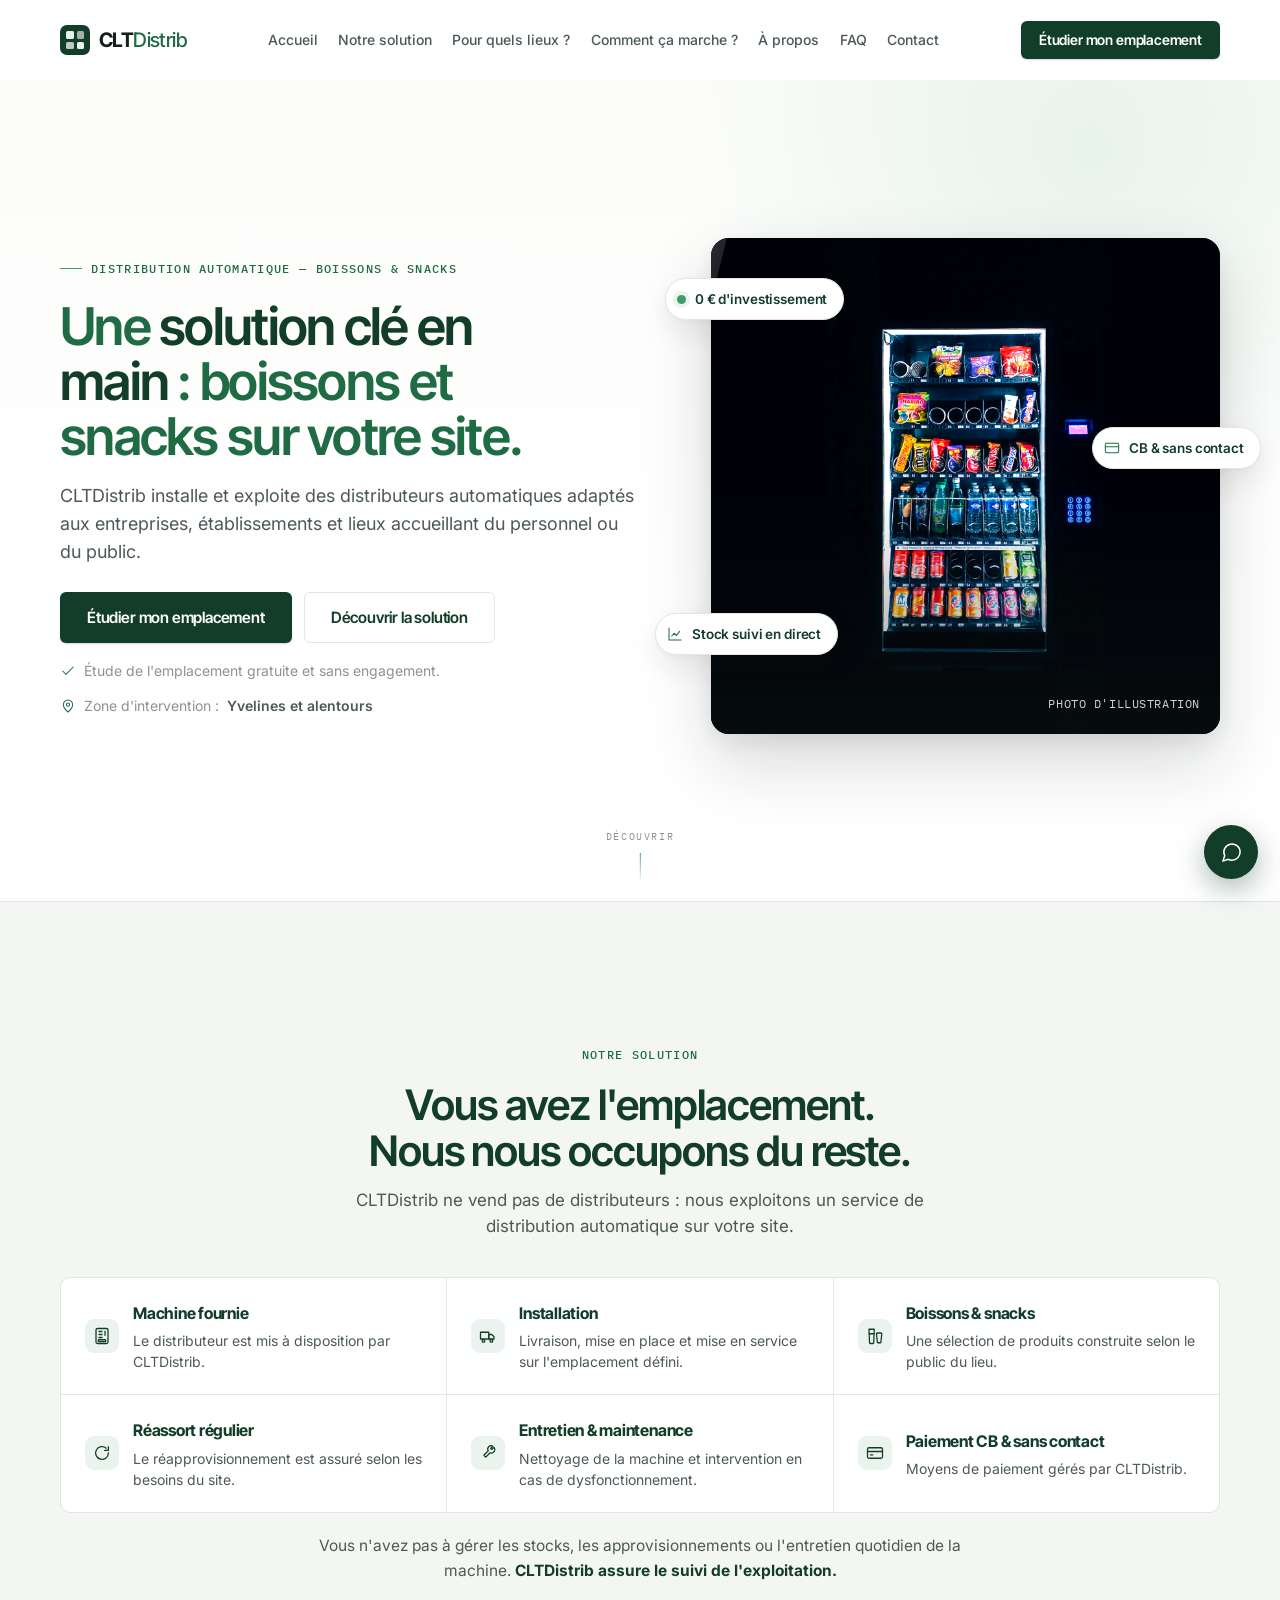
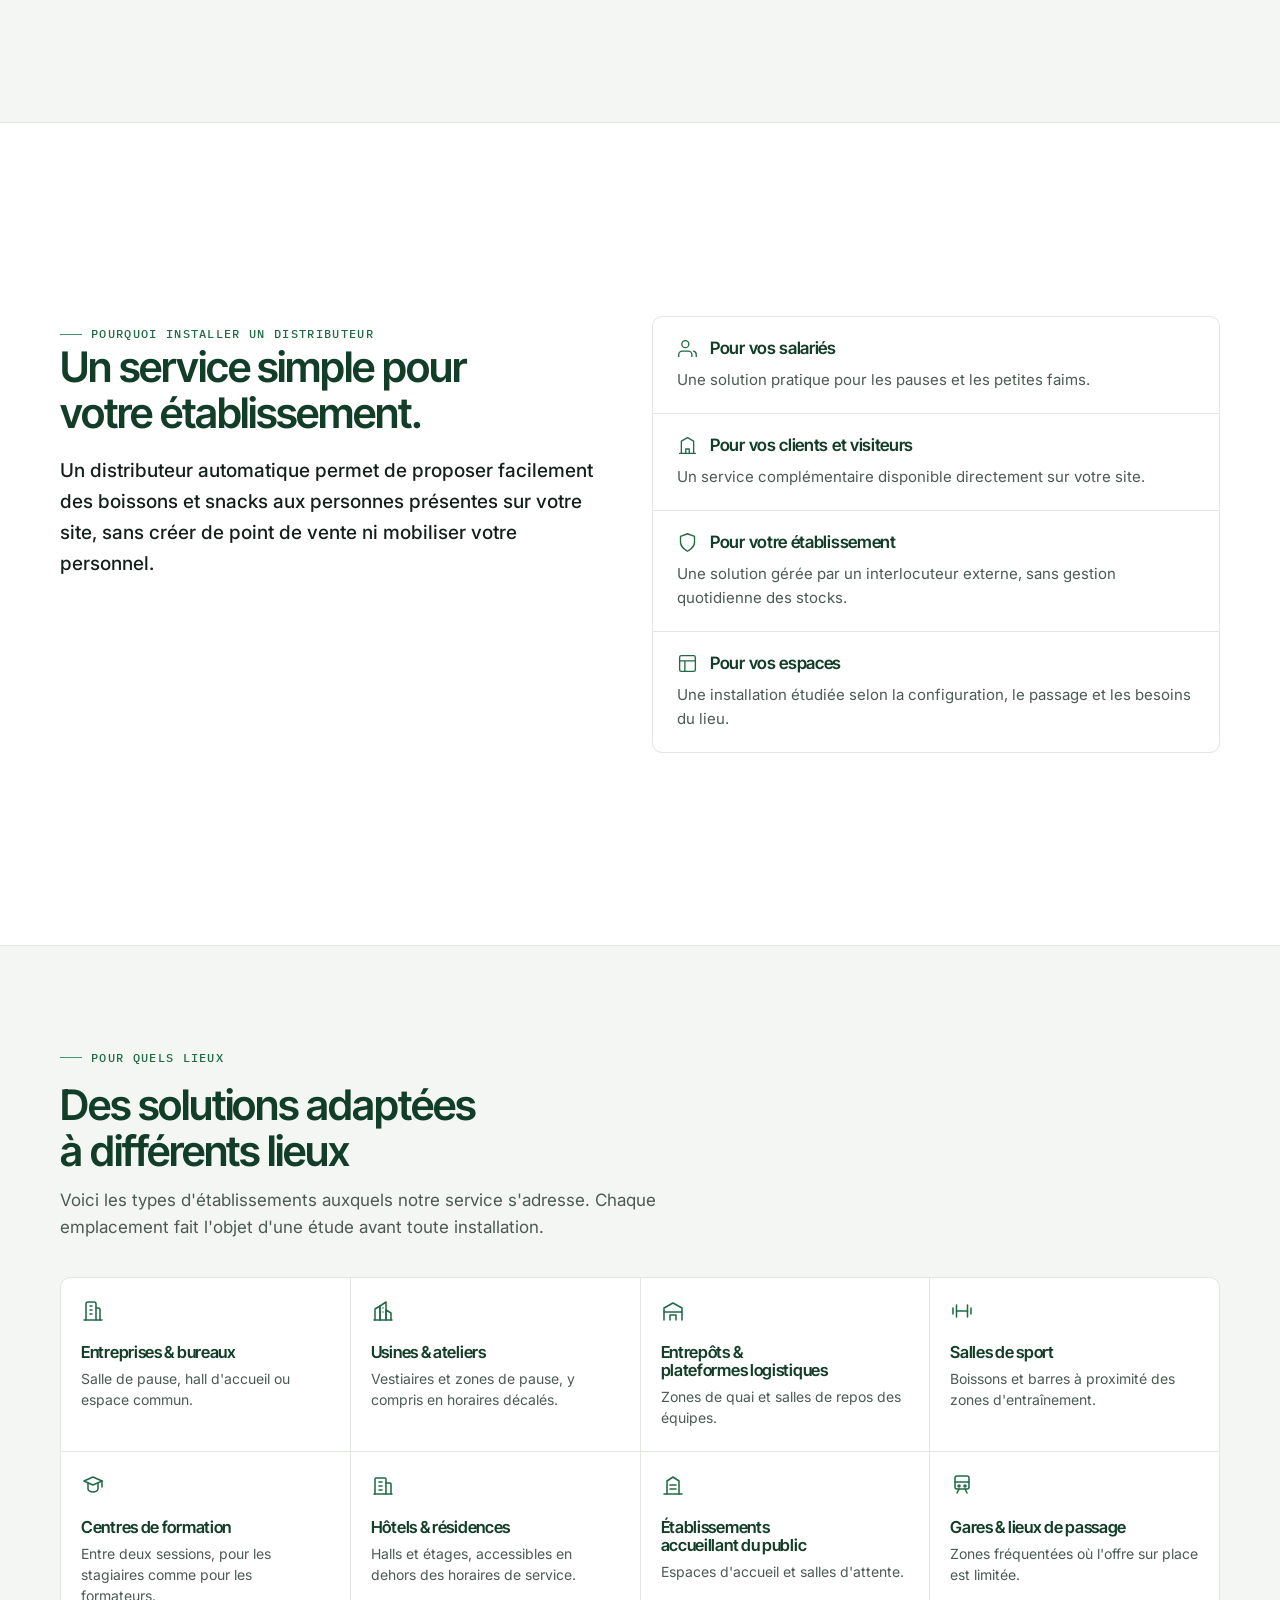
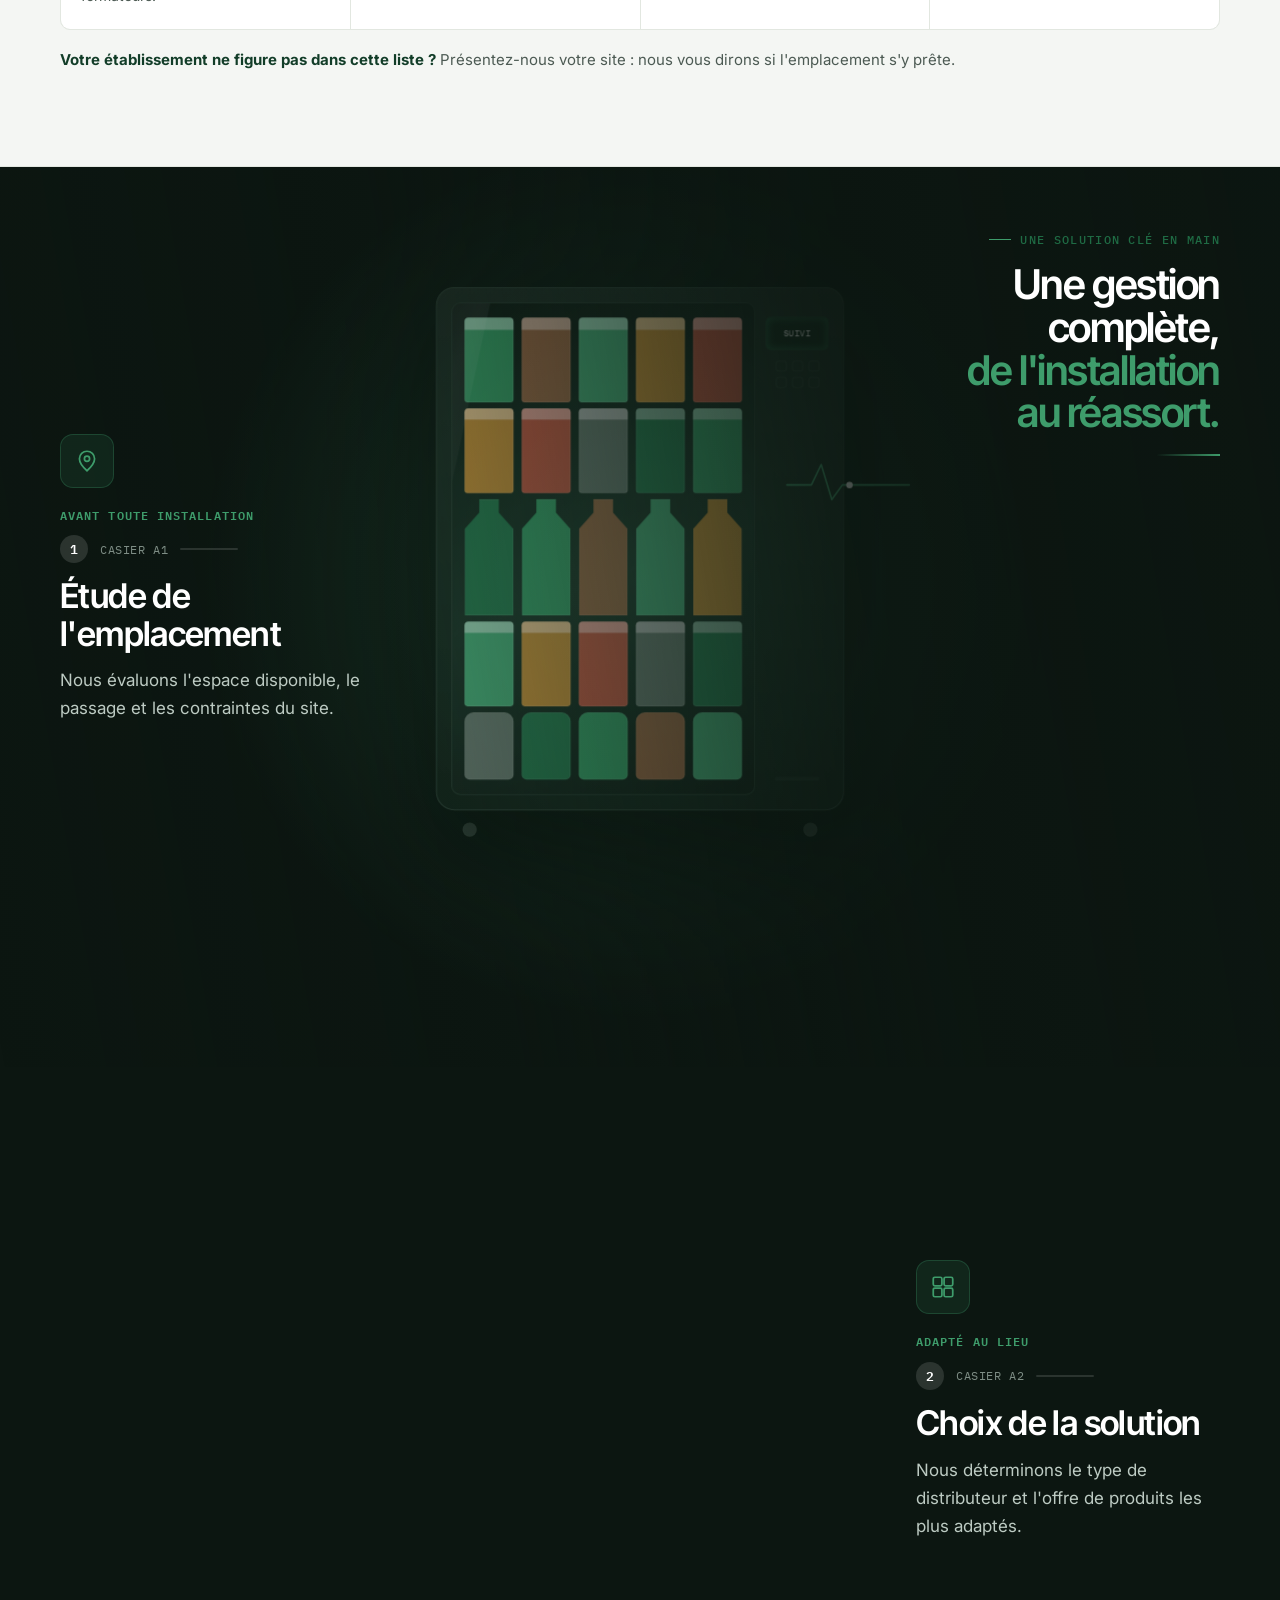
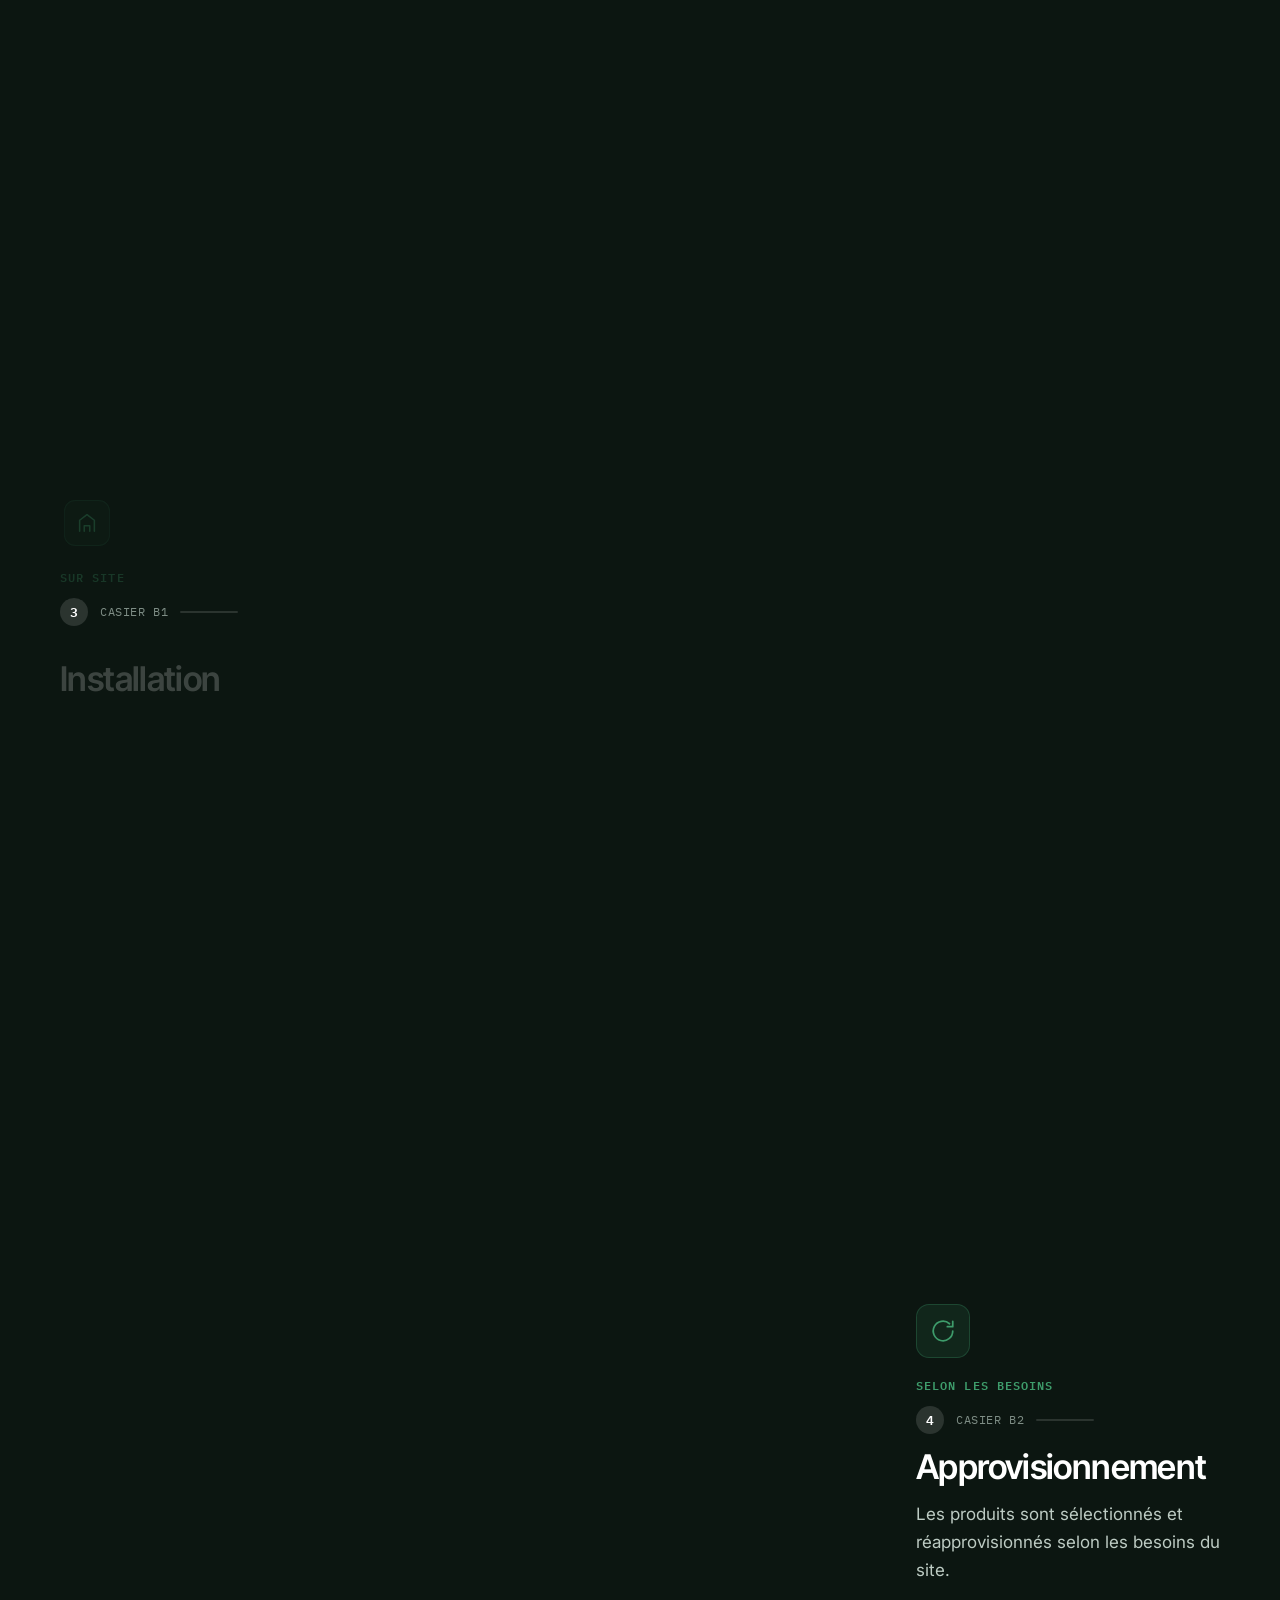
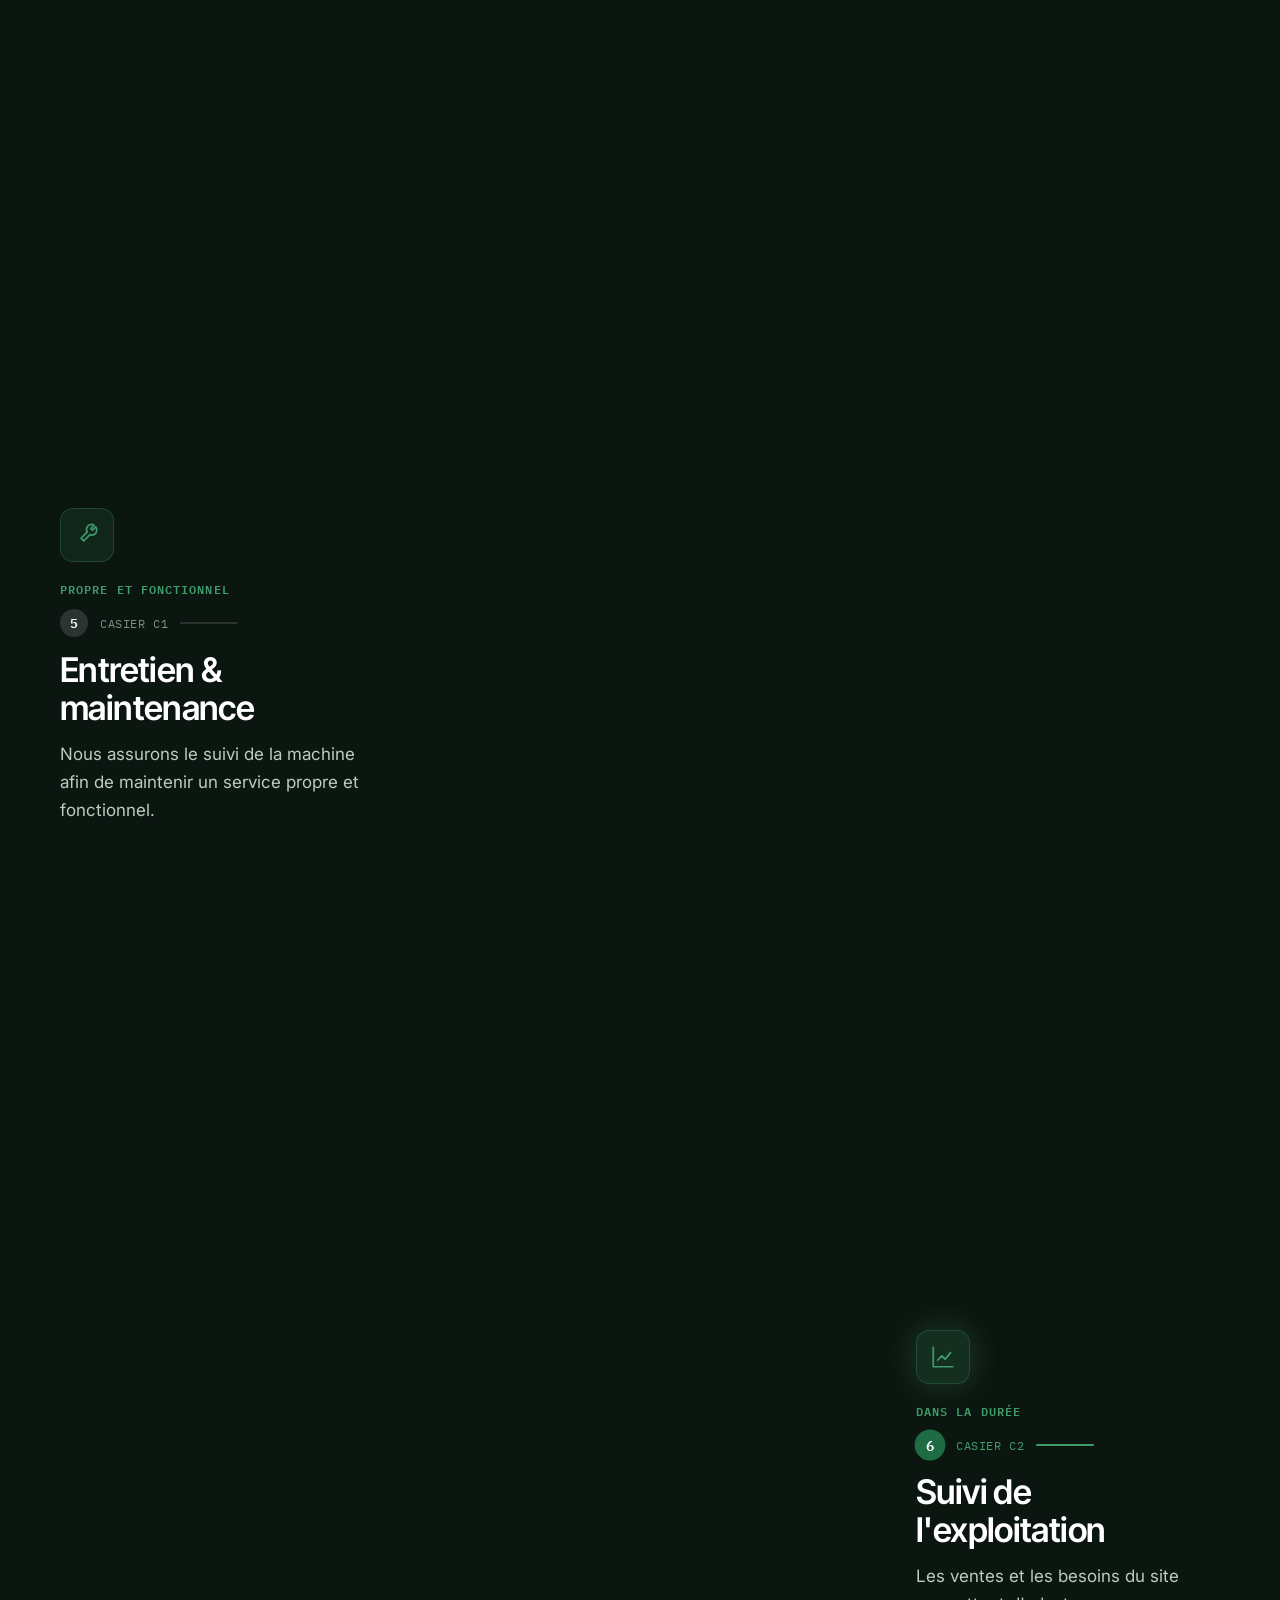
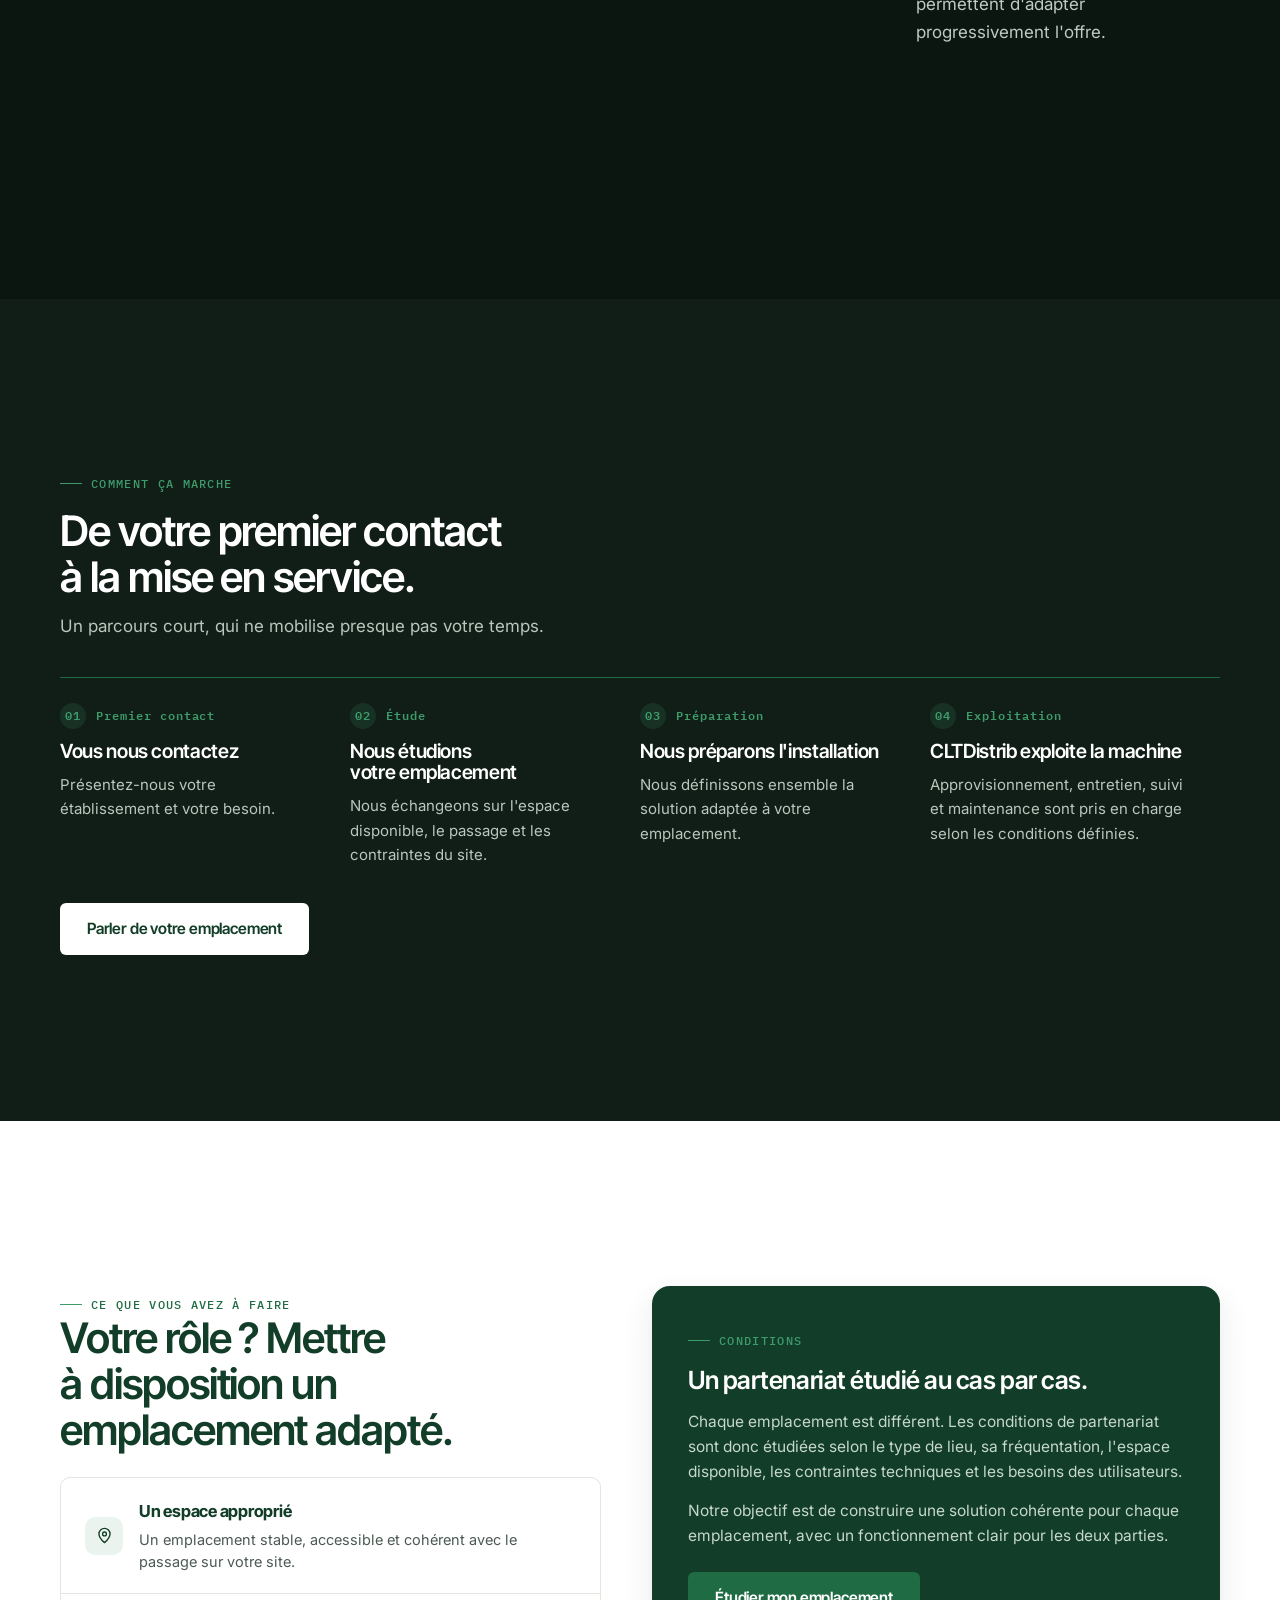
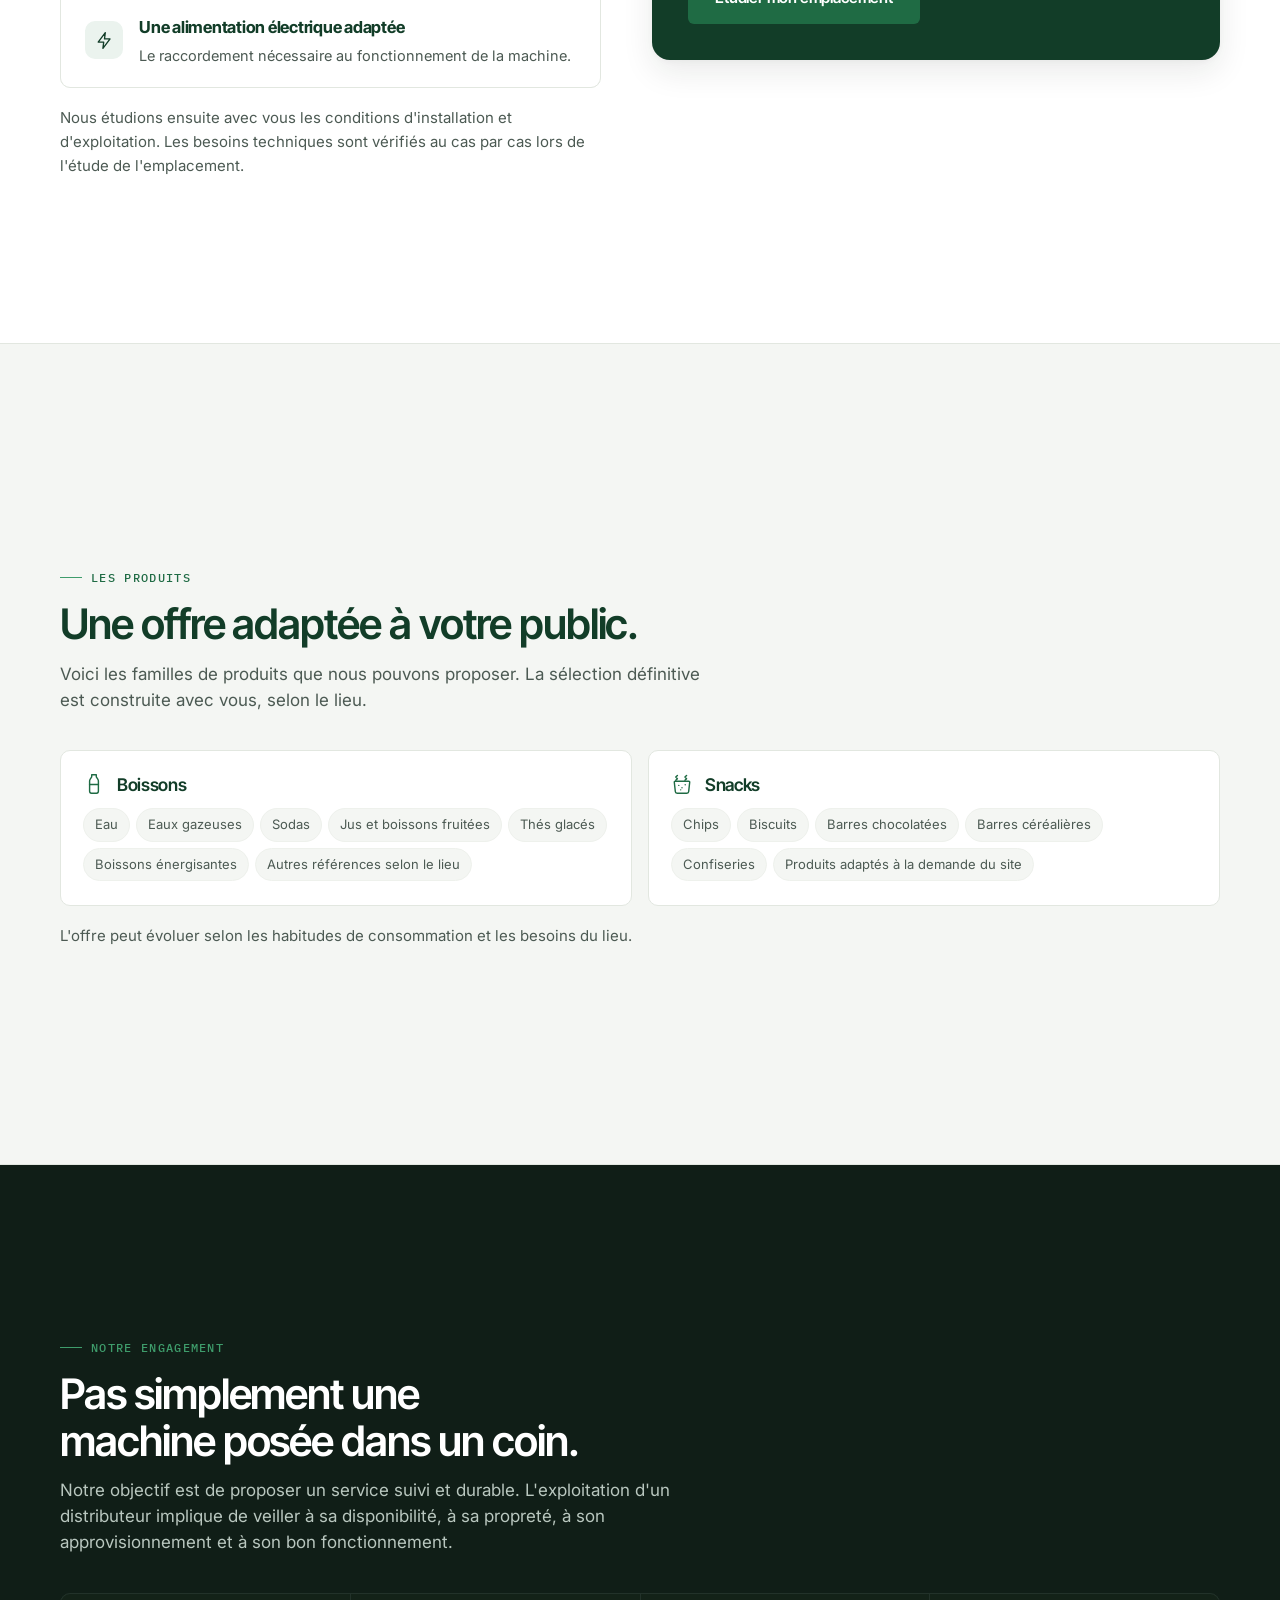
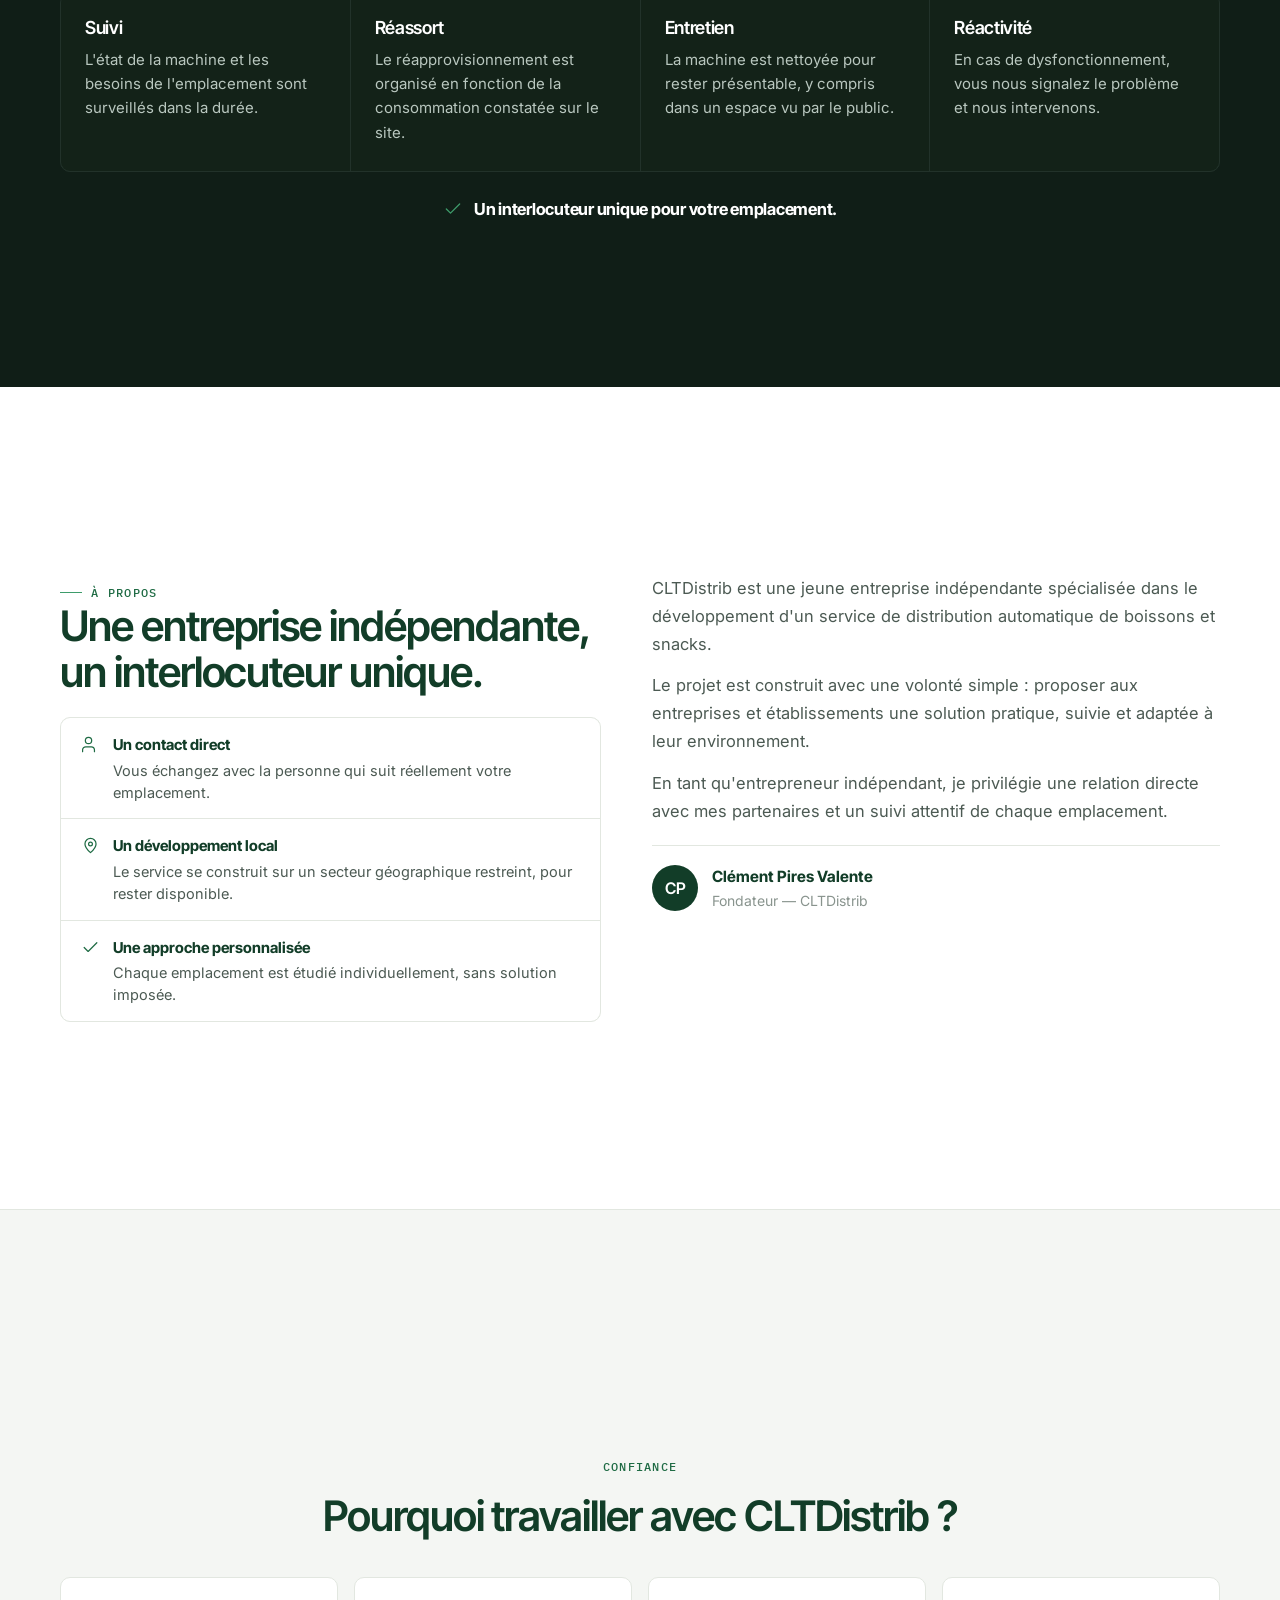
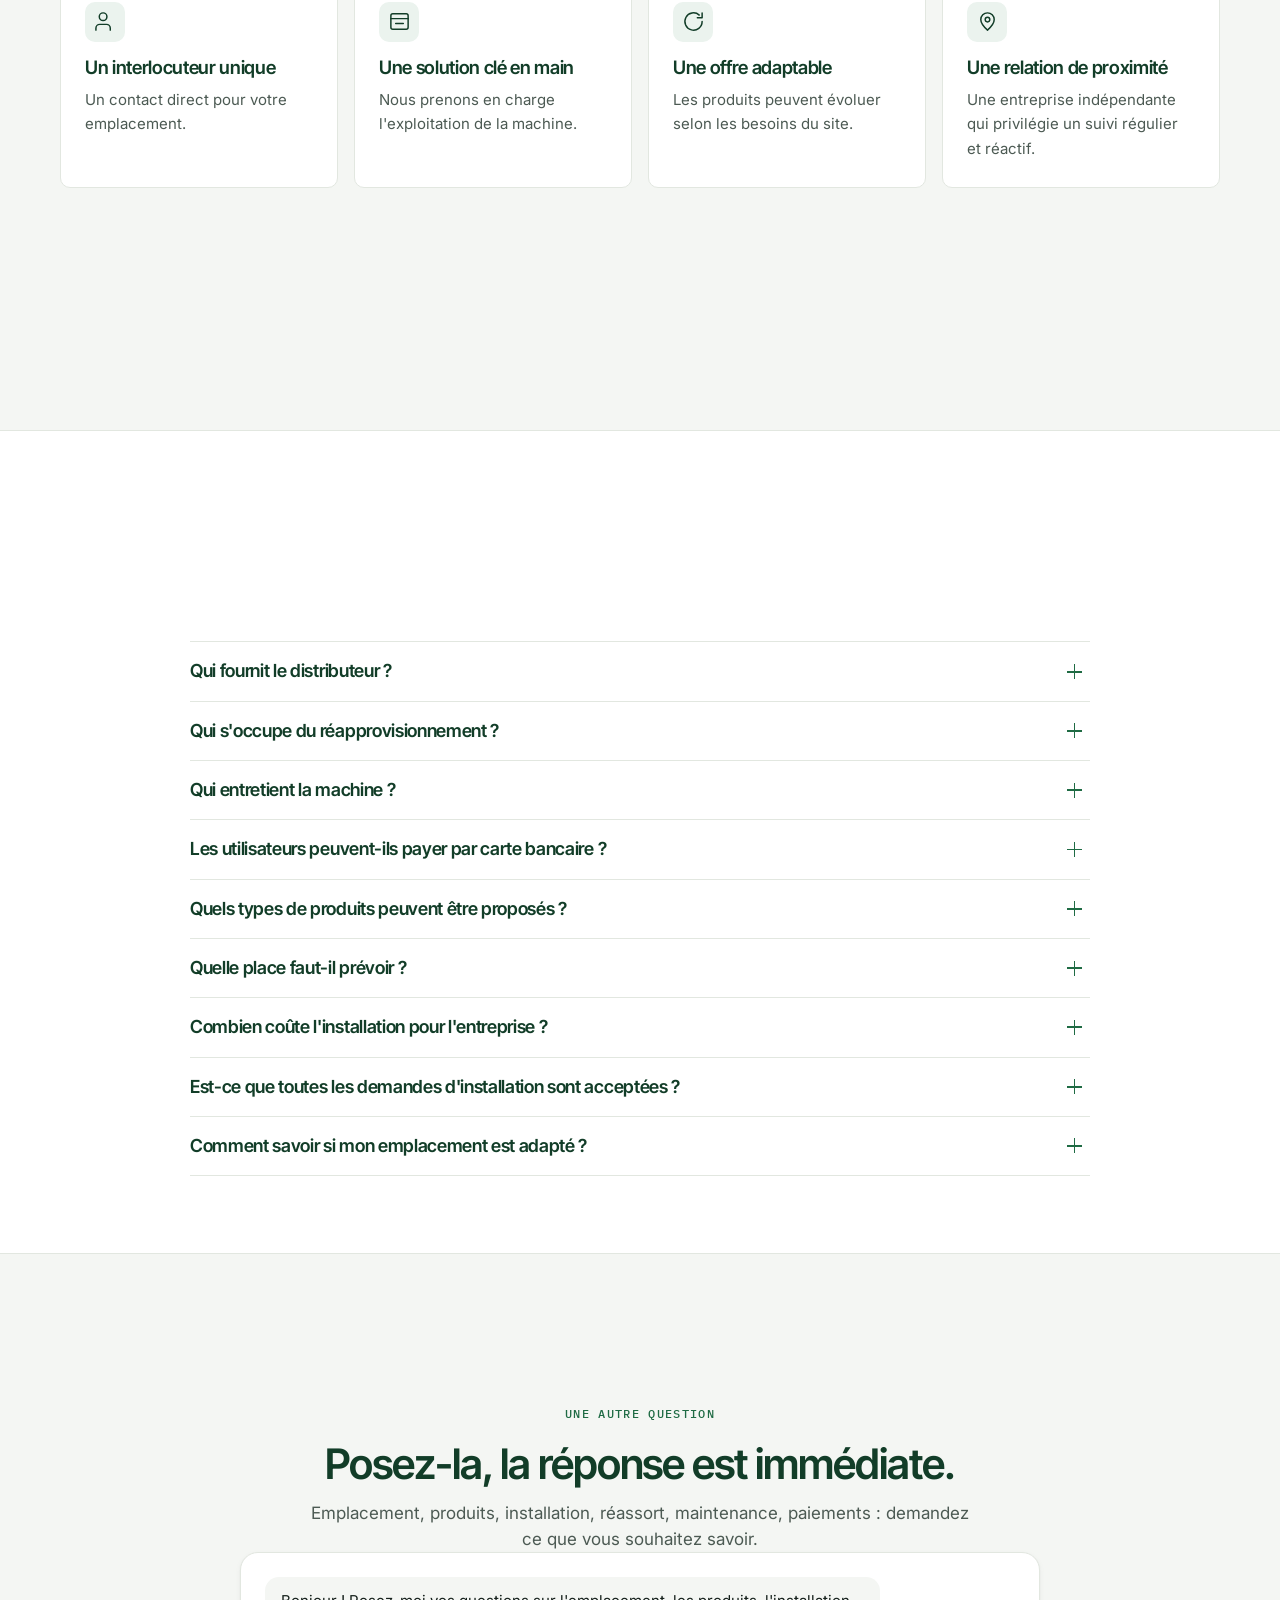
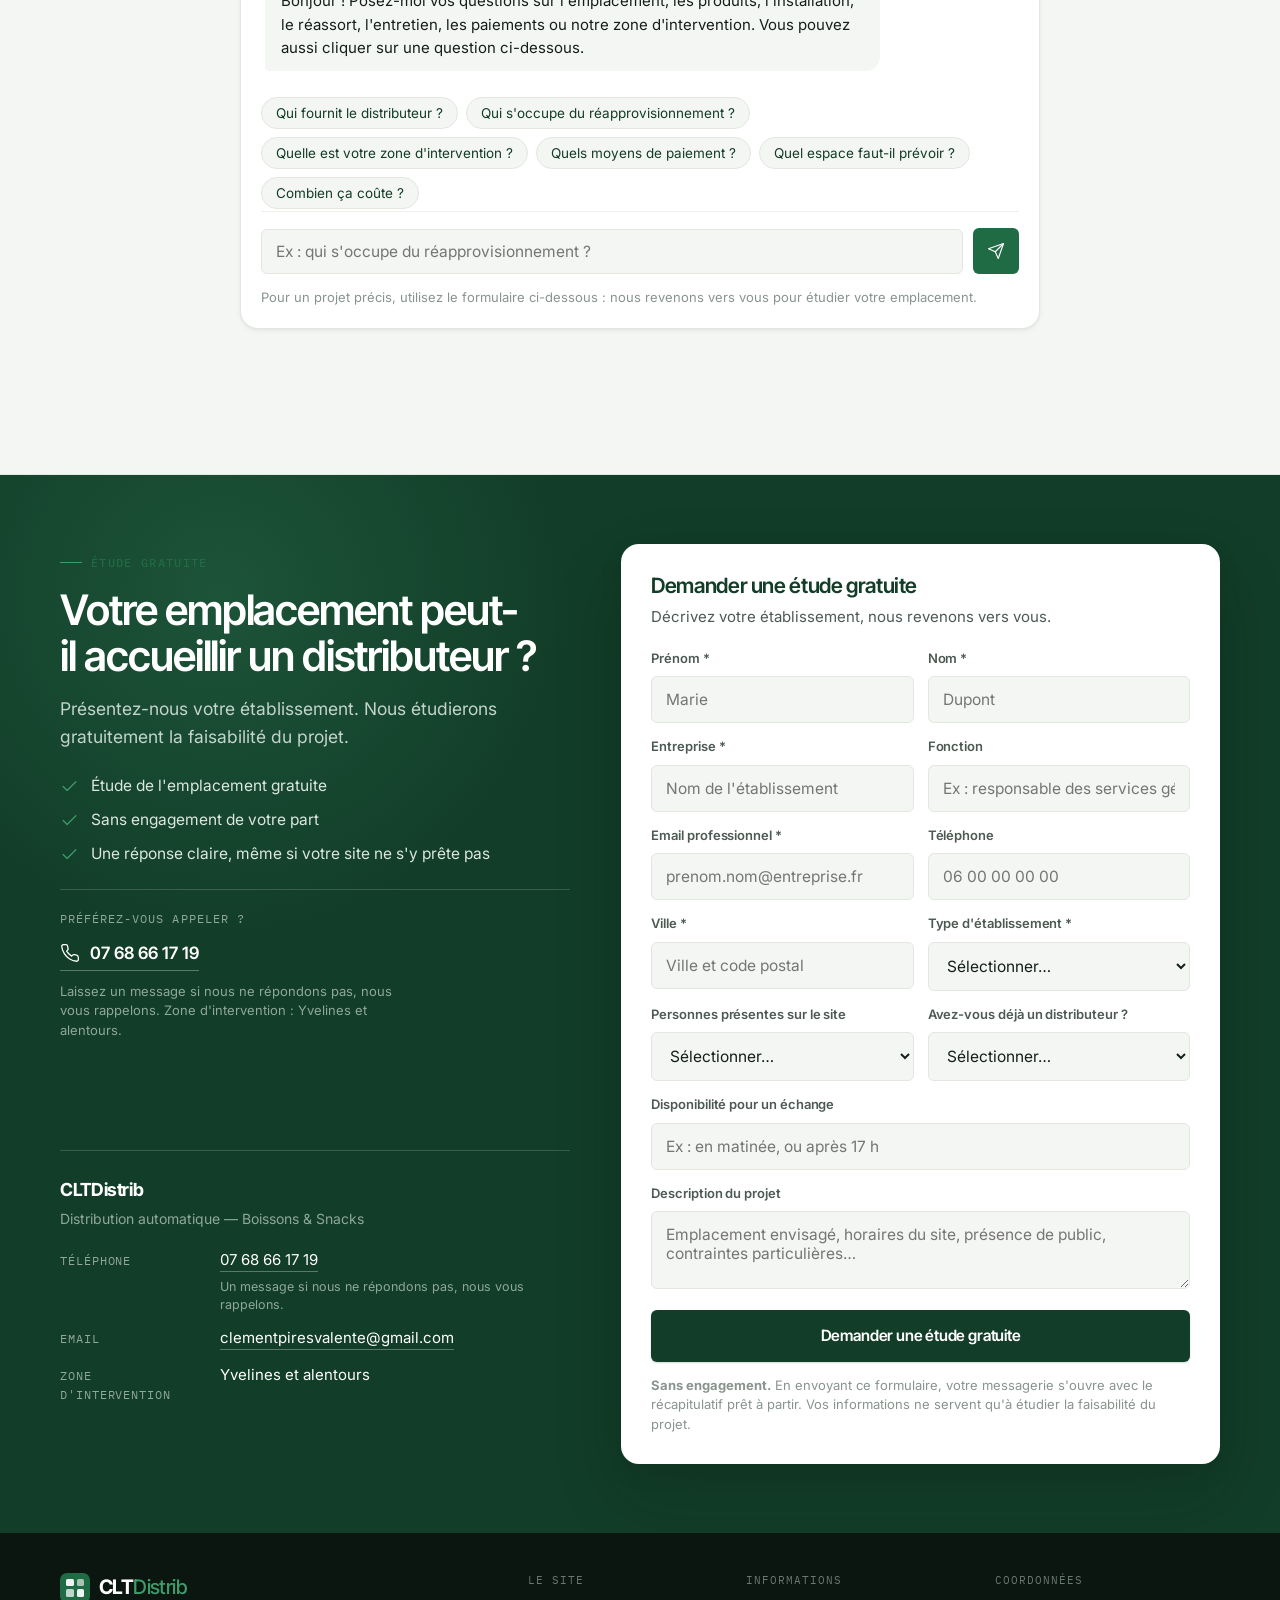
==== commit 4eb830eb: "Accès à l'espace pro : geste sur le logo, code 2205, raccourci privé - Le code d'accès devient 2205 " ====
--- a/index.html
+++ b/index.html
@@ -1342,6 +1342,20 @@
 .admin-head{ display:flex; align-items:flex-start; justify-content:space-between; gap:20px; margin-bottom:28px; flex-wrap:wrap; }
 .admin-head h2{ font-size:24px; }
 .admin-head p{ color:var(--ink-soft); font-size:14.5px; margin-top:6px; }
+
+/* --- Raccourci vers l'espace pro : n'apparaît que sur un appareil déjà
+       déverrouillé, donc invisible pour les visiteurs --- */
+.pro-shortcut{
+  position:fixed; left:18px; bottom:18px; z-index:45;
+  width:38px; height:38px; border-radius:50%;
+  display:flex; align-items:center; justify-content:center;
+  background:rgba(18,61,40,.72); color:#fff; border:1px solid rgba(255,255,255,.18);
+  backdrop-filter:blur(8px); box-shadow:var(--shadow-s);
+  opacity:.4; transition:opacity .2s var(--ease), transform .2s var(--ease), background-color .2s var(--ease);
+}
+.pro-shortcut:hover{ opacity:1; transform:scale(1.08); background:var(--teal-dark); }
+.pro-shortcut svg{ width:17px; height:17px; }
+@media (max-width:640px){ .pro-shortcut{ left:12px; bottom:12px; width:34px; height:34px; } }
 
 /* --- Apparition en cascade, sans glissement --- */
 @keyframes admin-in{ to{ opacity:1; } }
@@ -2523,7 +2537,7 @@
     <h3>Espace pro</h3>
     <p>Réservé à l'équipe CLTDistrib. Saisissez votre code d'accès.</p>
     <div class="gate__pass">
-      <input type="password" id="gatePassInput" placeholder="Code d'accès" autocomplete="off">
+      <input type="password" id="gatePassInput" placeholder="Code d'accès" autocomplete="off" inputmode="numeric" pattern="[0-9]*">
       <button type="button" id="gateToggleVis" aria-label="Afficher le code">
         <svg class="icon" id="gateEyeIcon" viewBox="0 0 24 24"><path d="M2 12s4-7 10-7 10 7 10 7-4 7-10 7-10-7-10-7z"/><circle cx="12" cy="12" r="3"/></svg>
       </button>
@@ -2827,7 +2841,7 @@
 /* ============================================================
    CONFIG
    ============================================================ */
-var ACCESS_CODE = "1246Aaa78!";
+var ACCESS_CODE = "2205";
 var STORAGE_KEY = "cltdistrib-data";
 
 /* ============================================================
@@ -3723,6 +3737,7 @@
     closeGate();
     try{ localStorage.setItem(PRO_REMEMBER_KEY, "1"); }catch(e){}
     enterAdmin();
+    refreshProShortcut();
   } else {
     gateError.classList.add("is-visible");
   }
@@ -3736,17 +3751,55 @@
   clearProHash();
 });
 
-/* Aucun bouton public : l'Espace pro ne s'ouvre que via l'adresse secrète.
-   Une fois le code entré une fois sur cet appareil, il est mémorisé (plus besoin de le retaper). */
+function isProUnlocked(){
+  try{ return localStorage.getItem(PRO_REMEMBER_KEY) === "1"; }catch(e){ return false; }
+}
+
+/* Aucun bouton public : l'Espace pro ne s'ouvre que via l'adresse secrète
+   ou le geste discret sur le logo. Une fois le code entré sur cet appareil,
+   il est mémorisé (plus besoin de le retaper). */
 function checkProAccess(){
   if(location.hash !== PRO_HASH) return;
-  var remembered = false;
-  try{ remembered = localStorage.getItem(PRO_REMEMBER_KEY) === "1"; }catch(e){}
-  if(remembered){ enterAdmin(); } else { openGate(); }
+  if(isProUnlocked()){ enterAdmin(); } else { openGate(); }
 }
 window.addEventListener("hashchange", checkProAccess);
-/* L'appel initial est volontairement placé tout en bas du script : il déclenche
-   le rendu de l'admin, qui a besoin des tableaux déclarés plus loin. */
+
+/* Geste discret : trois clics rapides sur le logo de la barre.
+   Invisible pour un visiteur, immédiat pour vous. */
+(function initLogoTrigger(){
+  var brand = document.querySelector(".nav .brand");
+  if(!brand) return;
+  var clics = 0, minuteur = null;
+  brand.addEventListener("click", function(e){
+    clics++;
+    if(clics >= 3){
+      e.preventDefault();
+      clics = 0;
+      clearTimeout(minuteur);
+      if(isProUnlocked()){ enterAdmin(); } else { openGate(); }
+      return;
+    }
+    clearTimeout(minuteur);
+    minuteur = setTimeout(function(){ clics = 0; }, 1500);
+  });
+})();
+
+/* Raccourci visible uniquement sur l'appareil déjà déverrouillé */
+function refreshProShortcut(){
+  var existing = document.getElementById("proShortcut");
+  if(!isProUnlocked()){ if(existing) existing.remove(); return; }
+  if(existing) return;
+  var b = document.createElement("button");
+  b.id = "proShortcut";
+  b.className = "pro-shortcut";
+  b.type = "button";
+  b.title = "Espace pro";
+  b.setAttribute("aria-label", "Ouvrir l'espace pro");
+  b.innerHTML = '<svg viewBox="0 0 24 24" fill="none" stroke="currentColor" stroke-width="1.8" stroke-linecap="round" stroke-linejoin="round">' +
+    '<rect x="3" y="11" width="18" height="10" rx="2"/><path d="M8 11V7a4 4 0 0 1 8 0v4"/></svg>';
+  b.addEventListener("click", function(){ enterAdmin(); });
+  document.body.appendChild(b);
+}
 
 /* ============================================================
    ADMIN TABS
@@ -4521,6 +4574,7 @@
 
 /* Tout est défini : on peut ouvrir l'espace pro si l'adresse le demande. */
 checkProAccess();
+refreshProShortcut();
 
 })();
 </script>
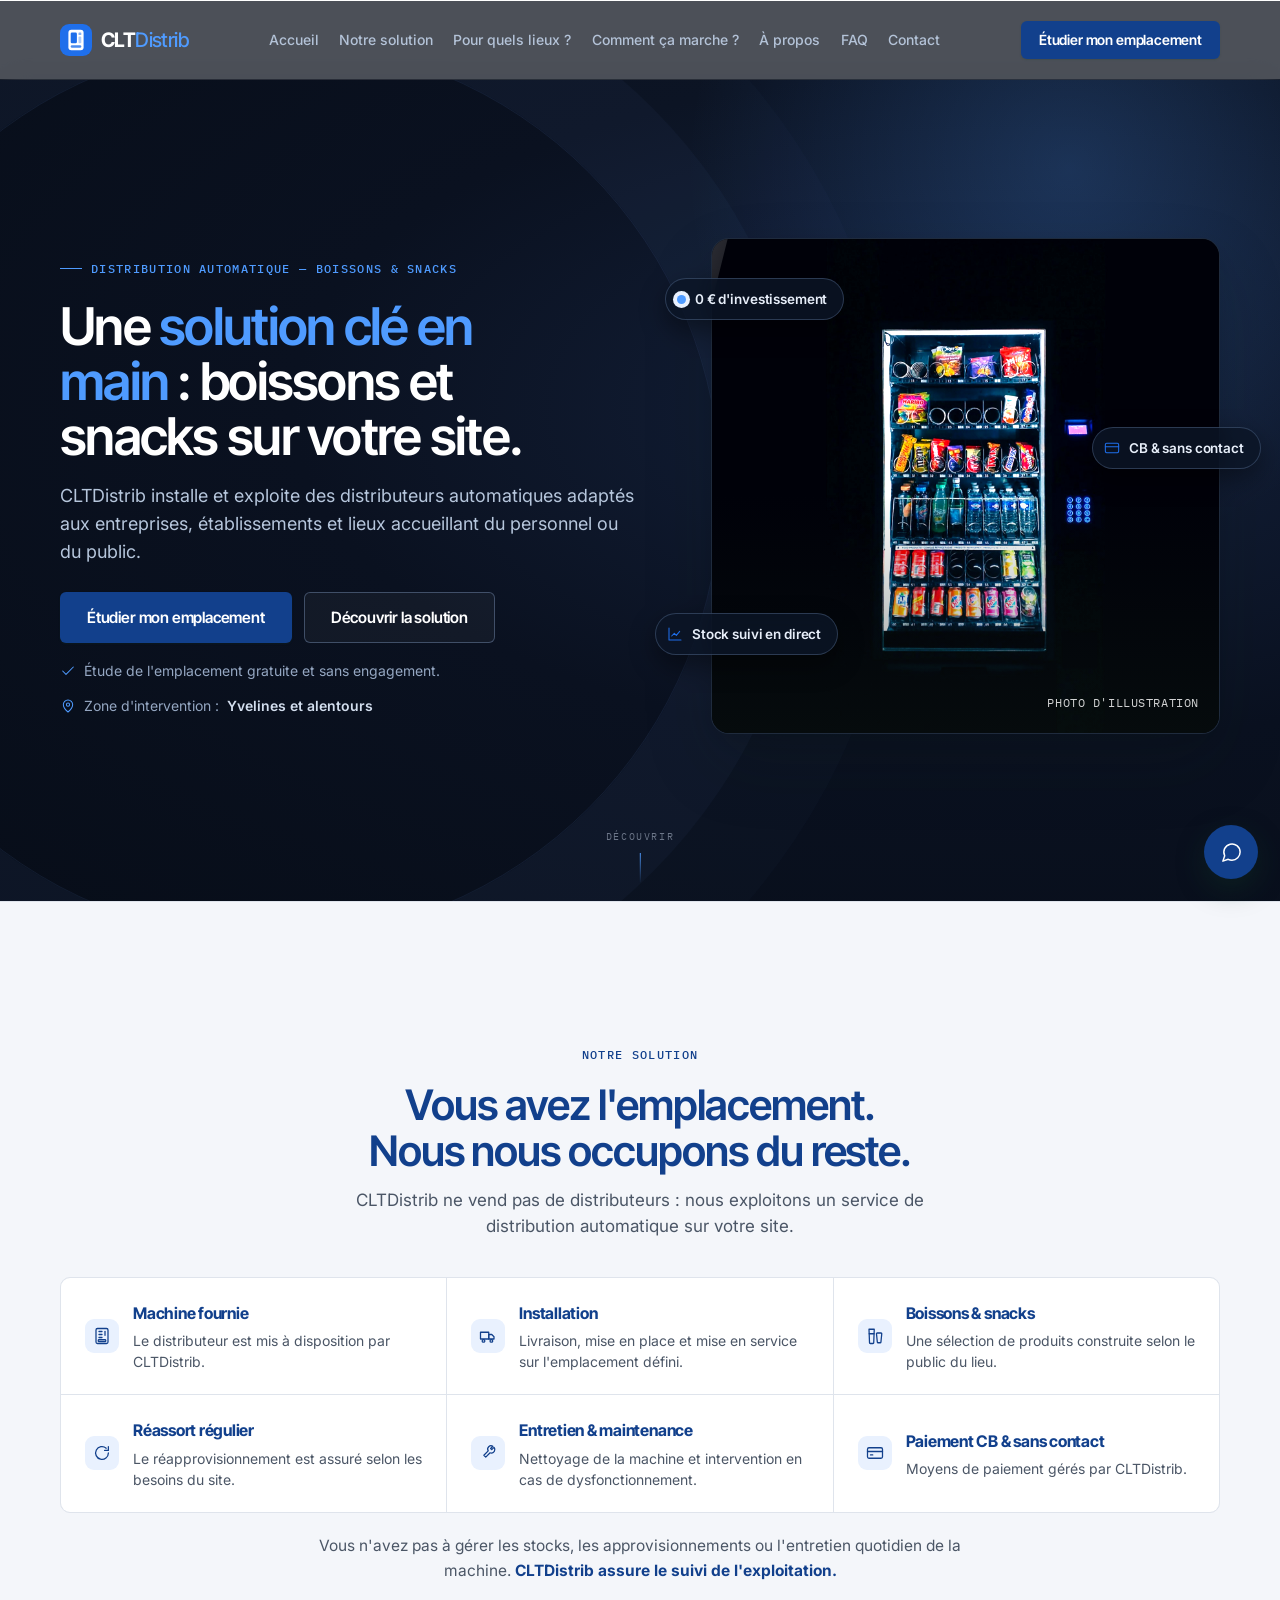
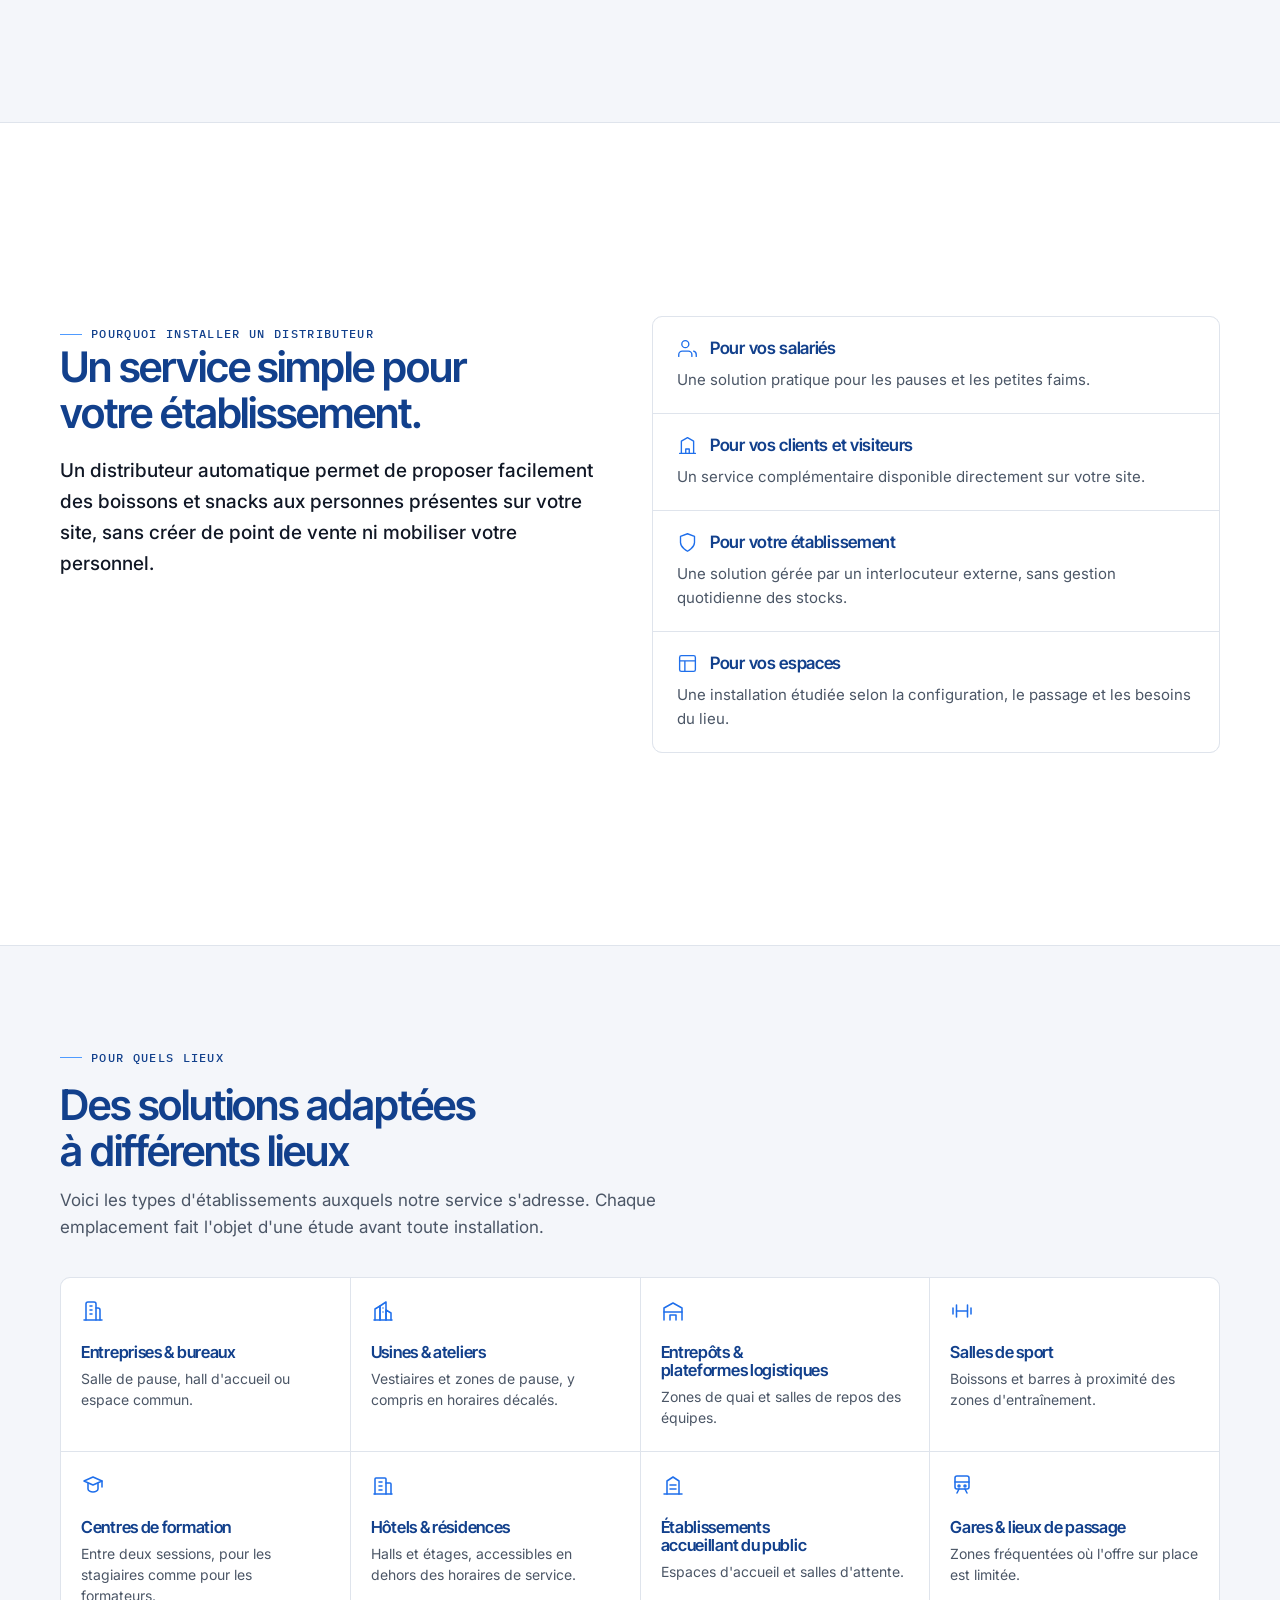
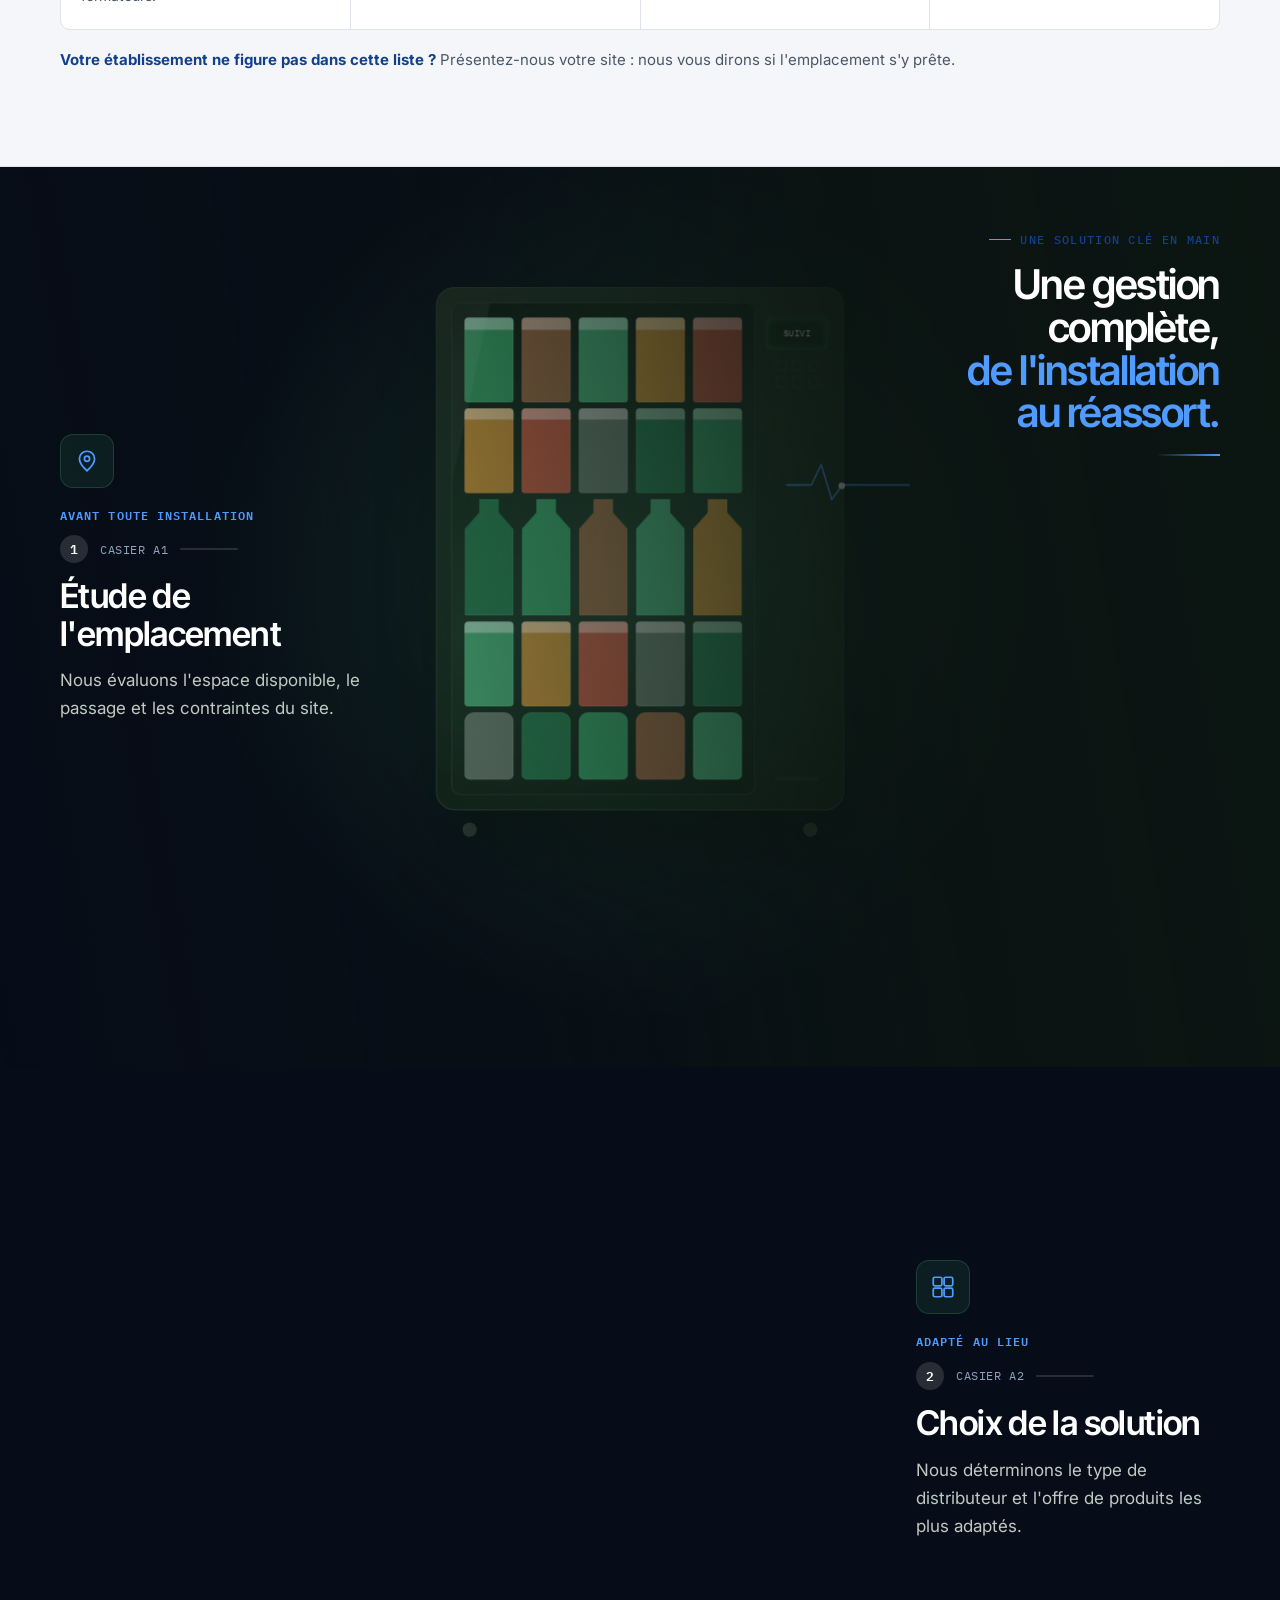
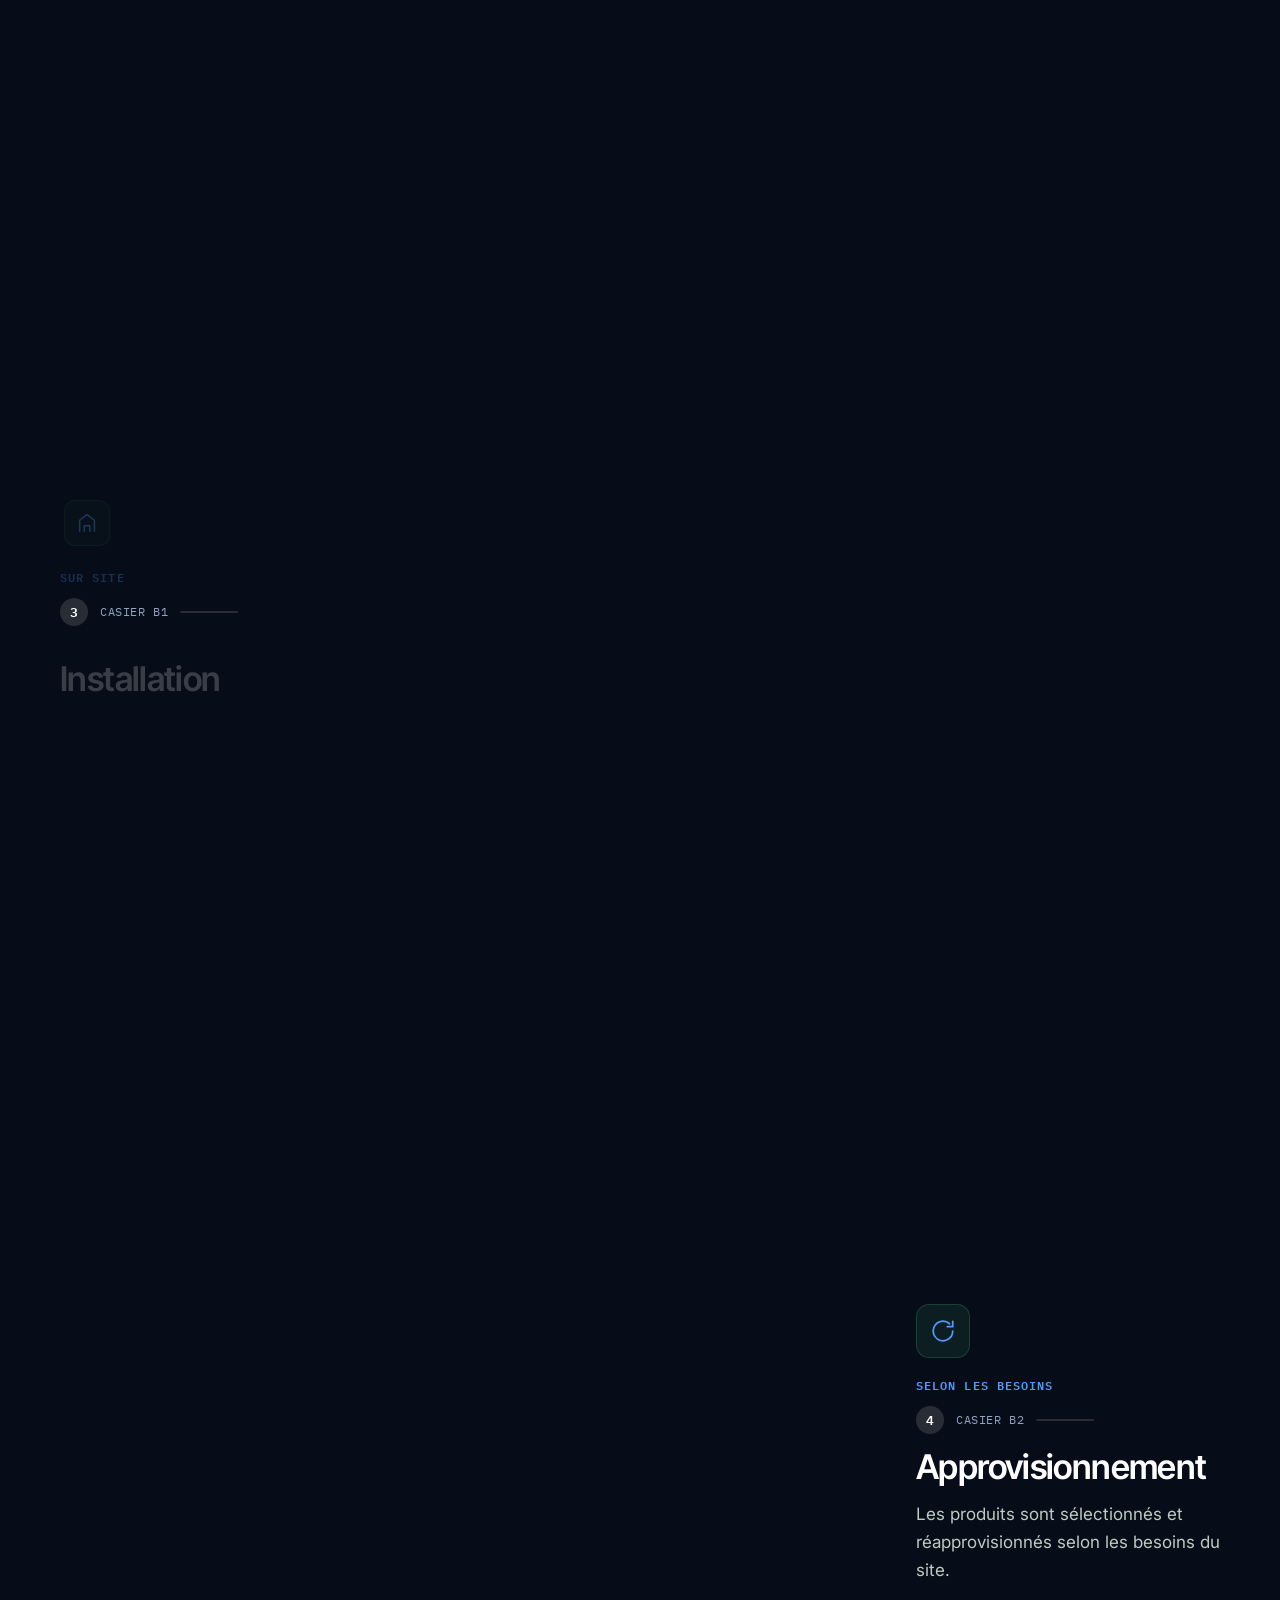
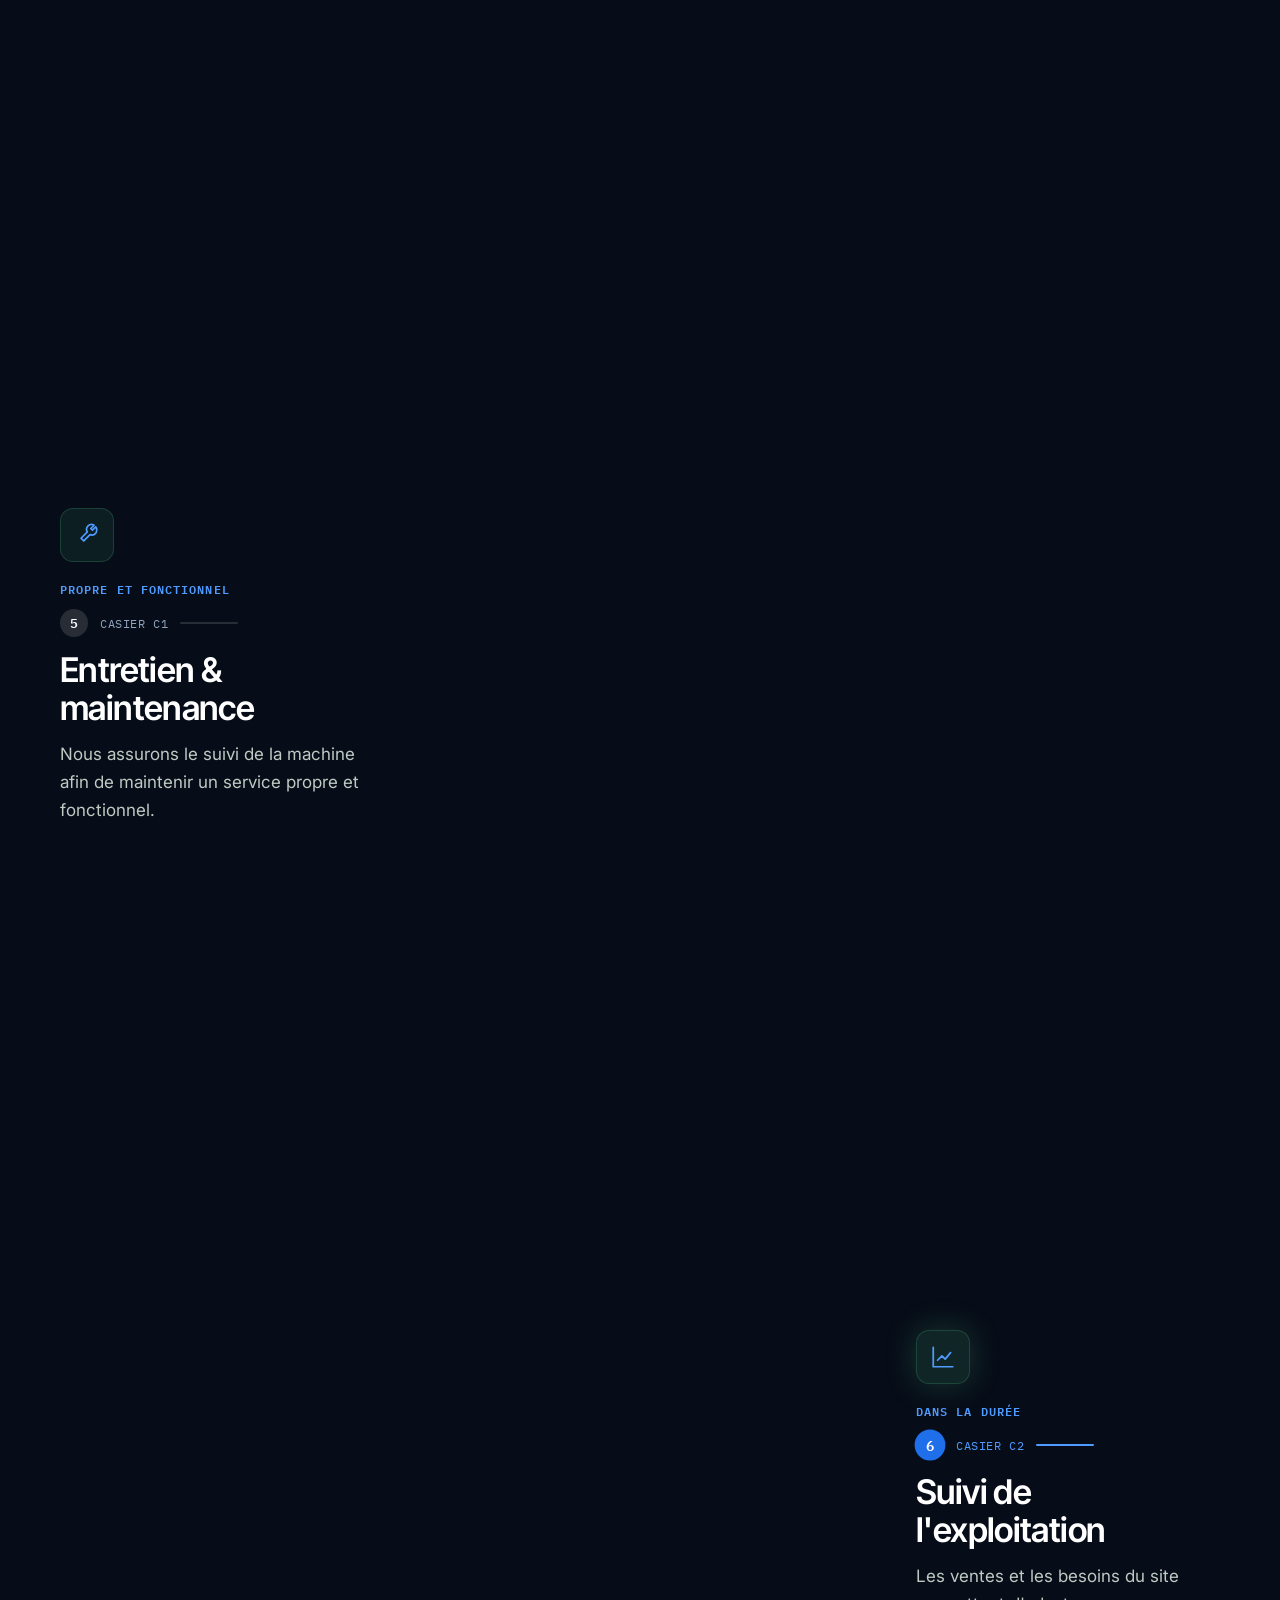
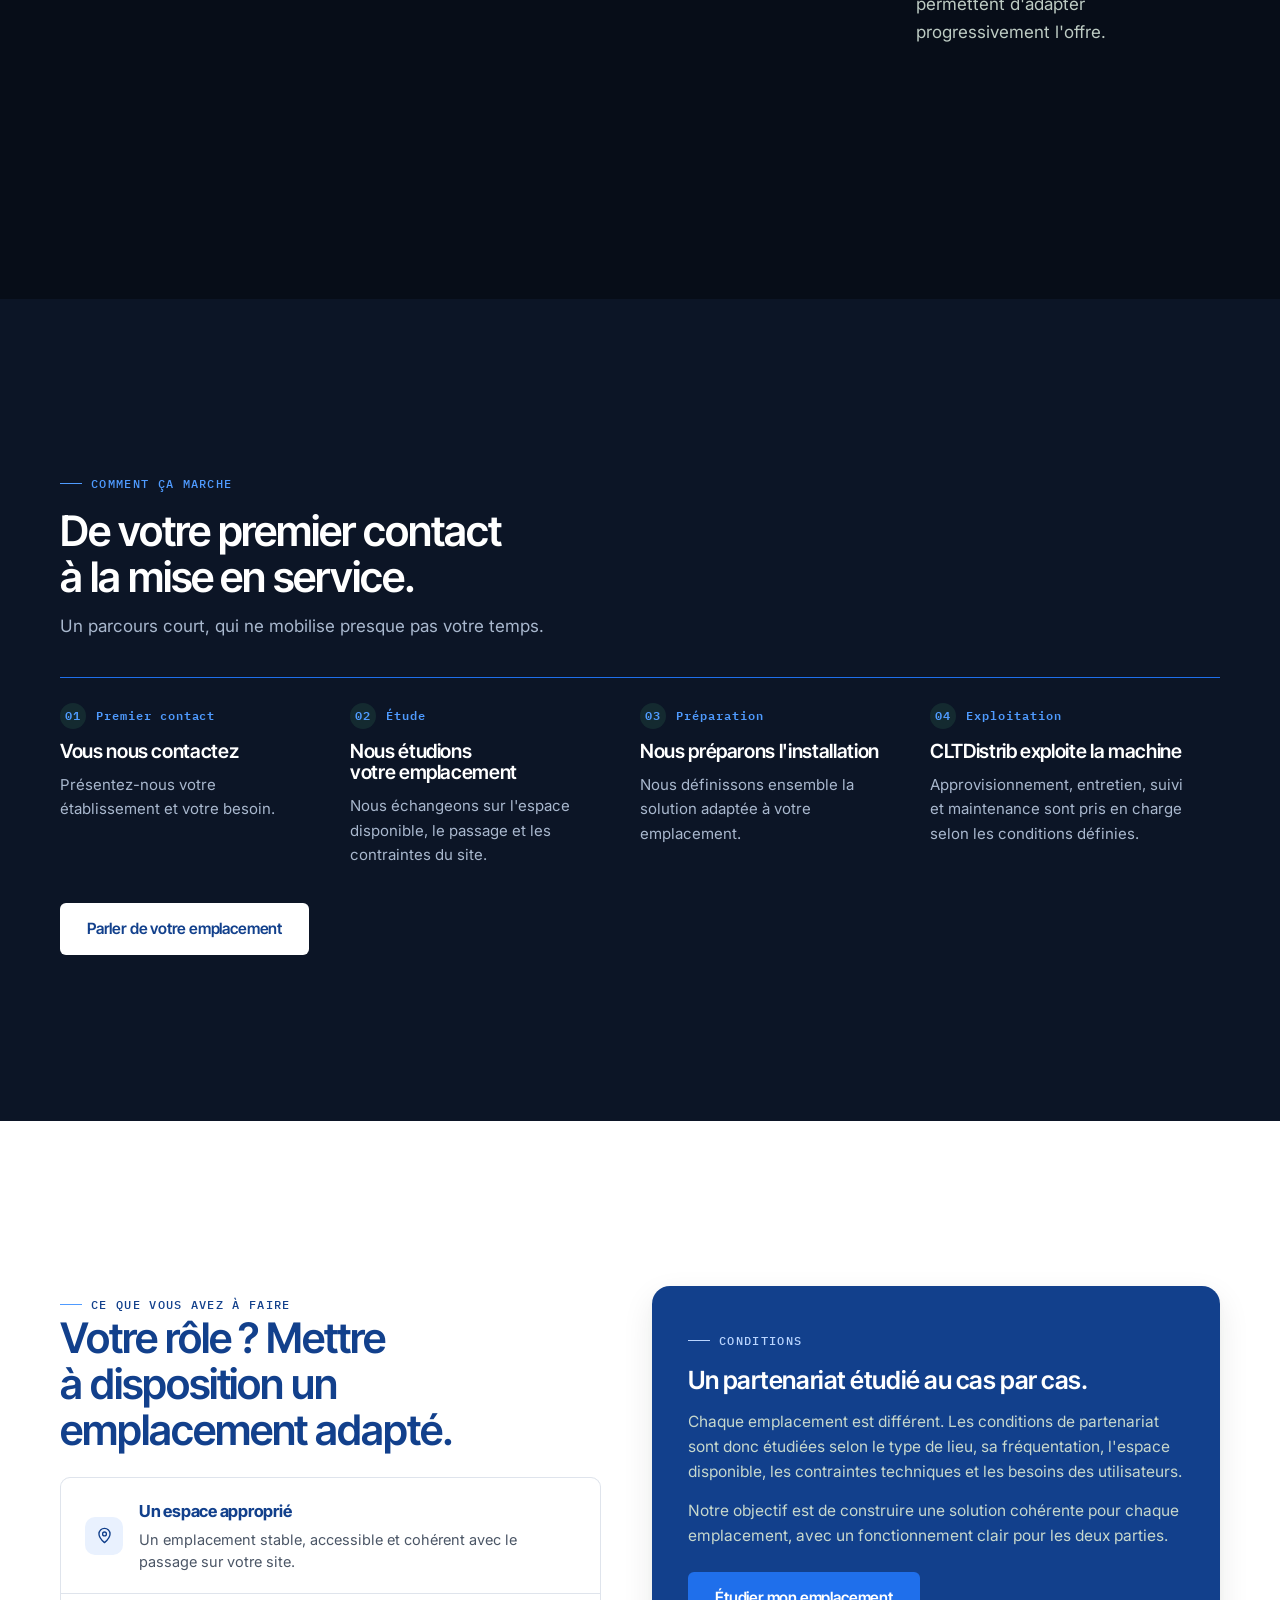
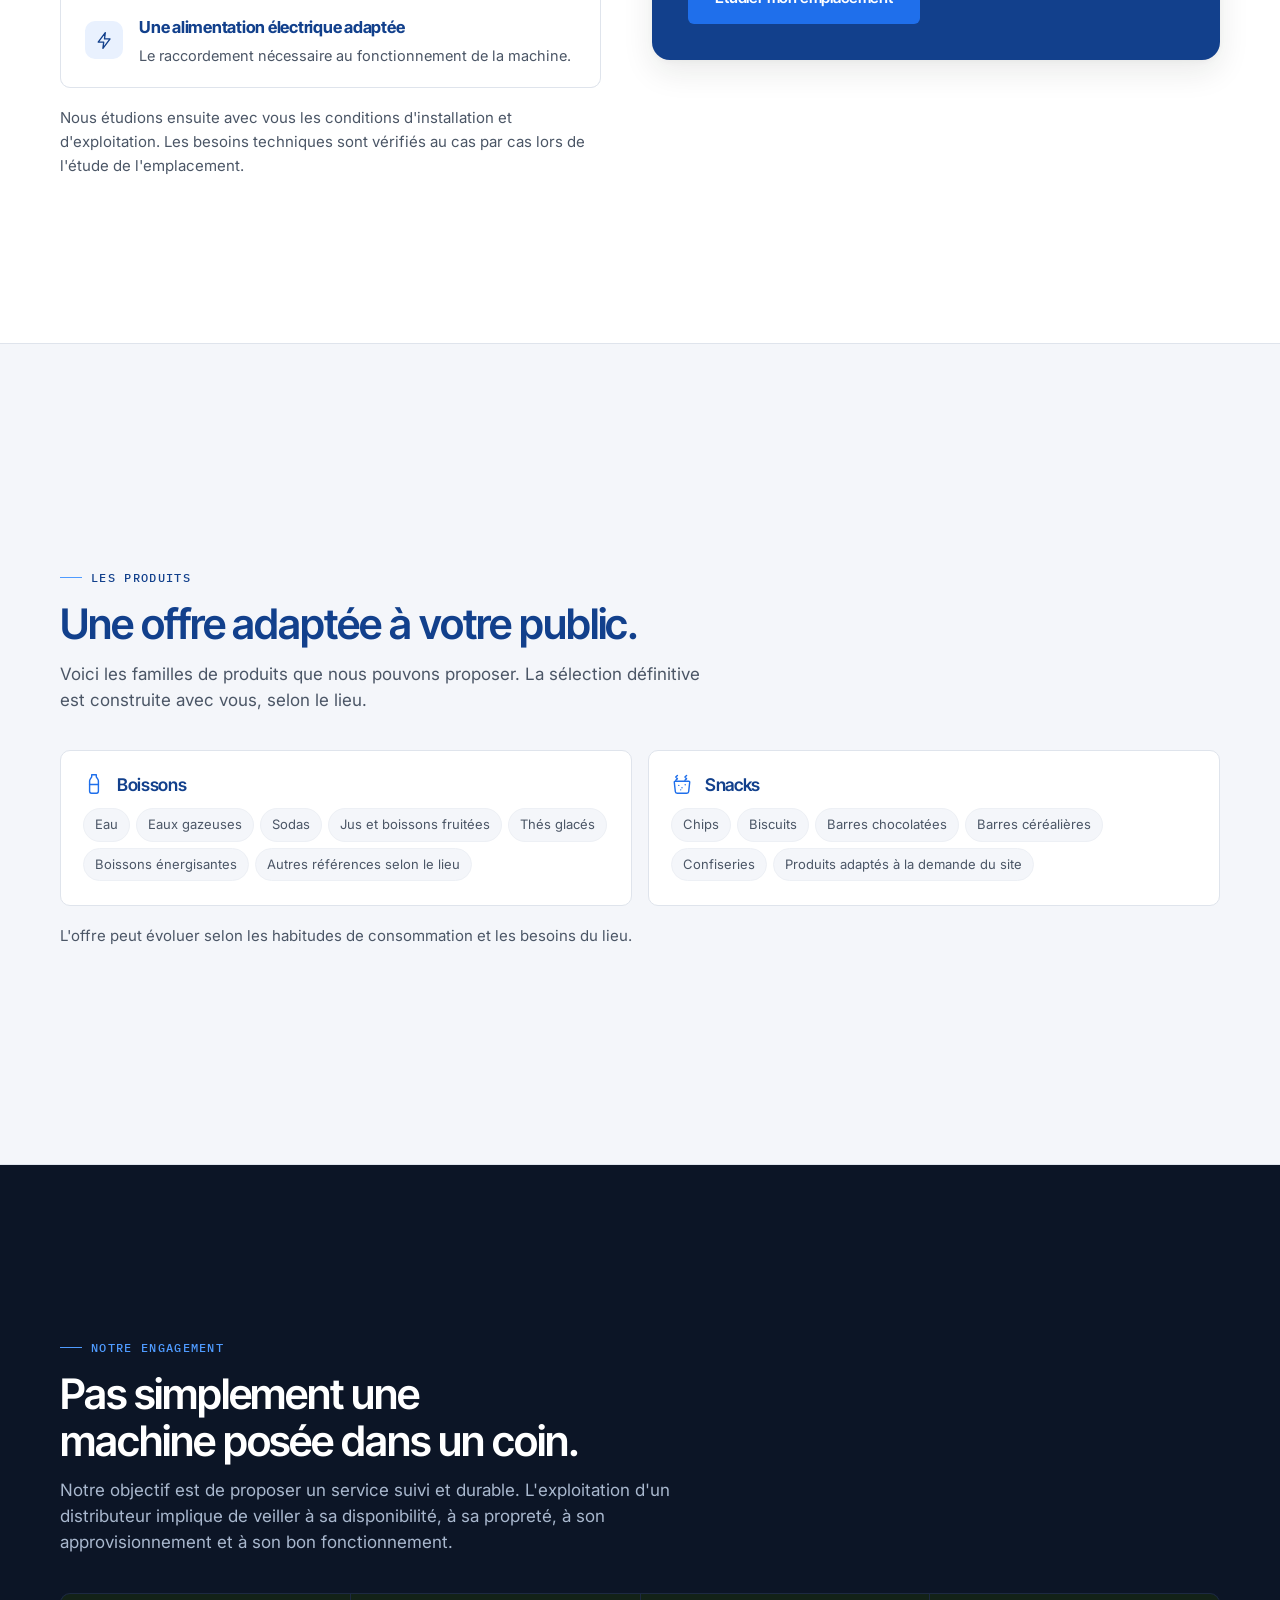
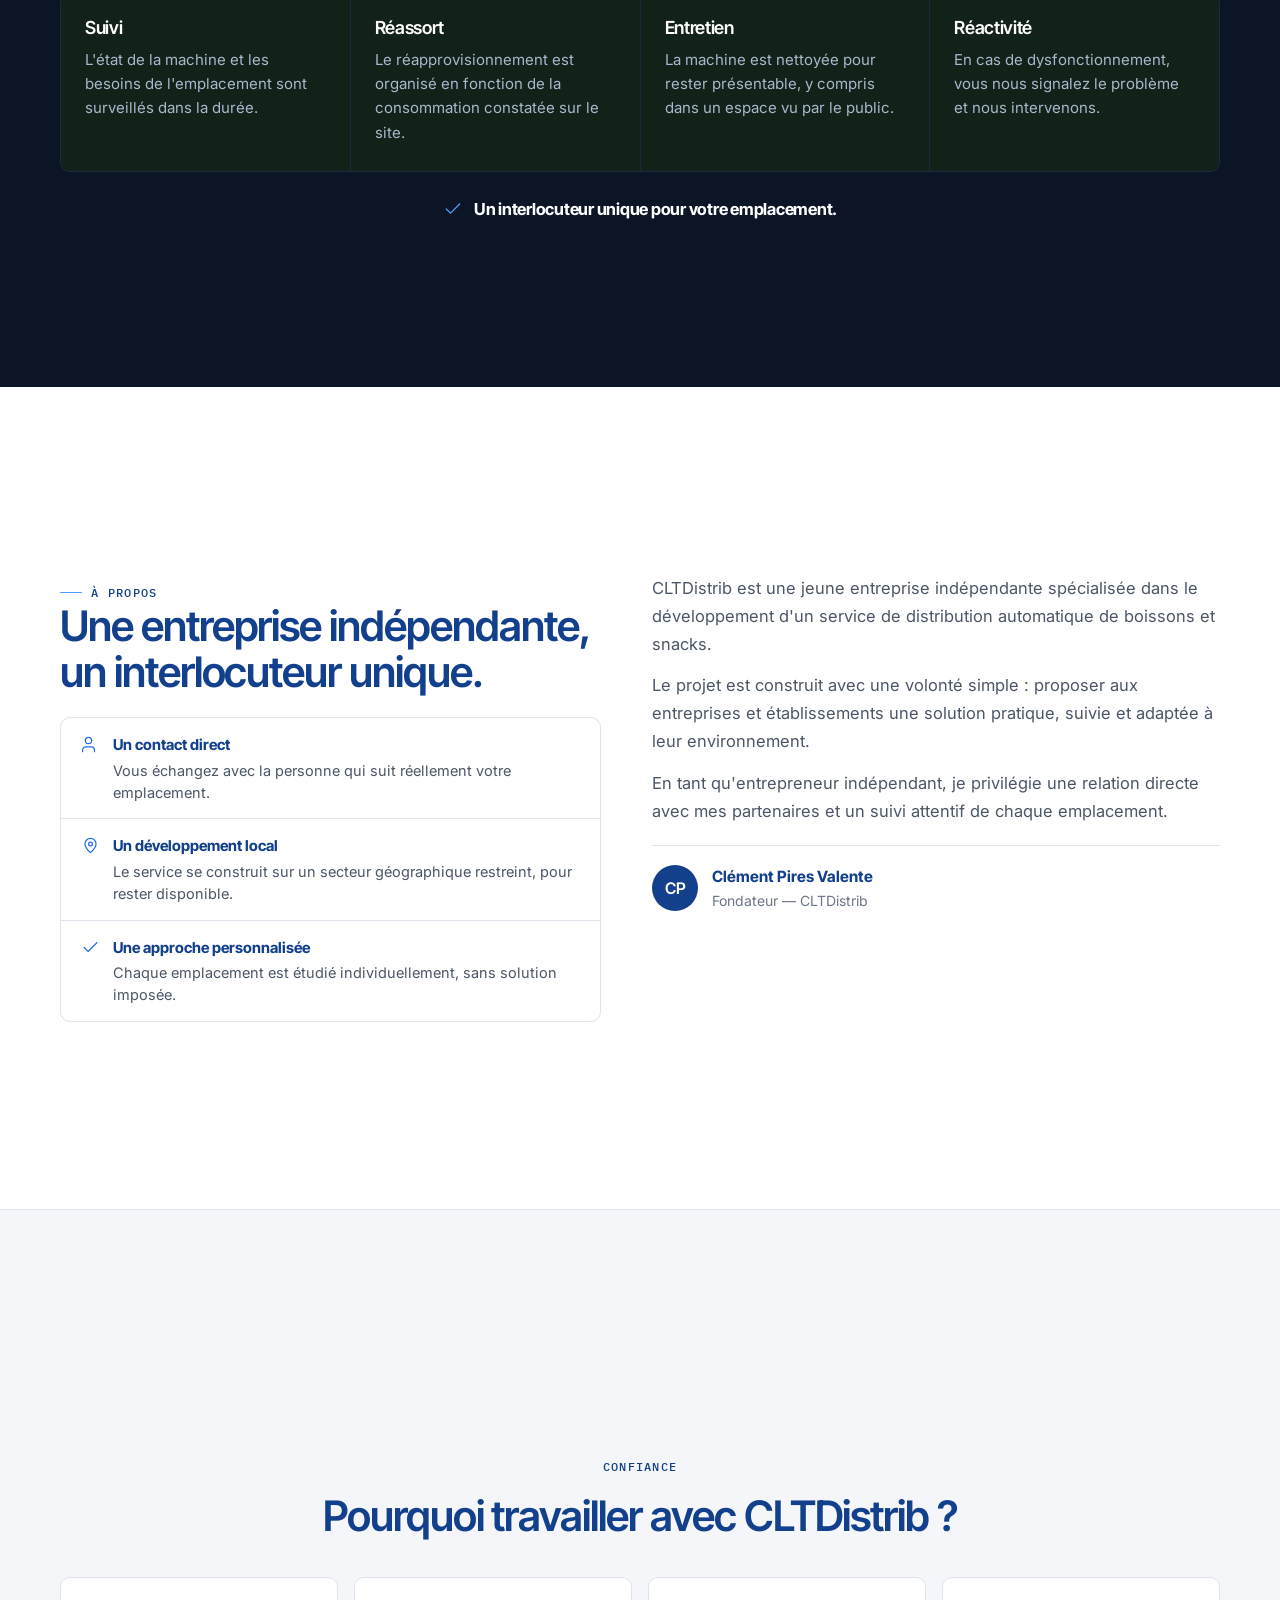
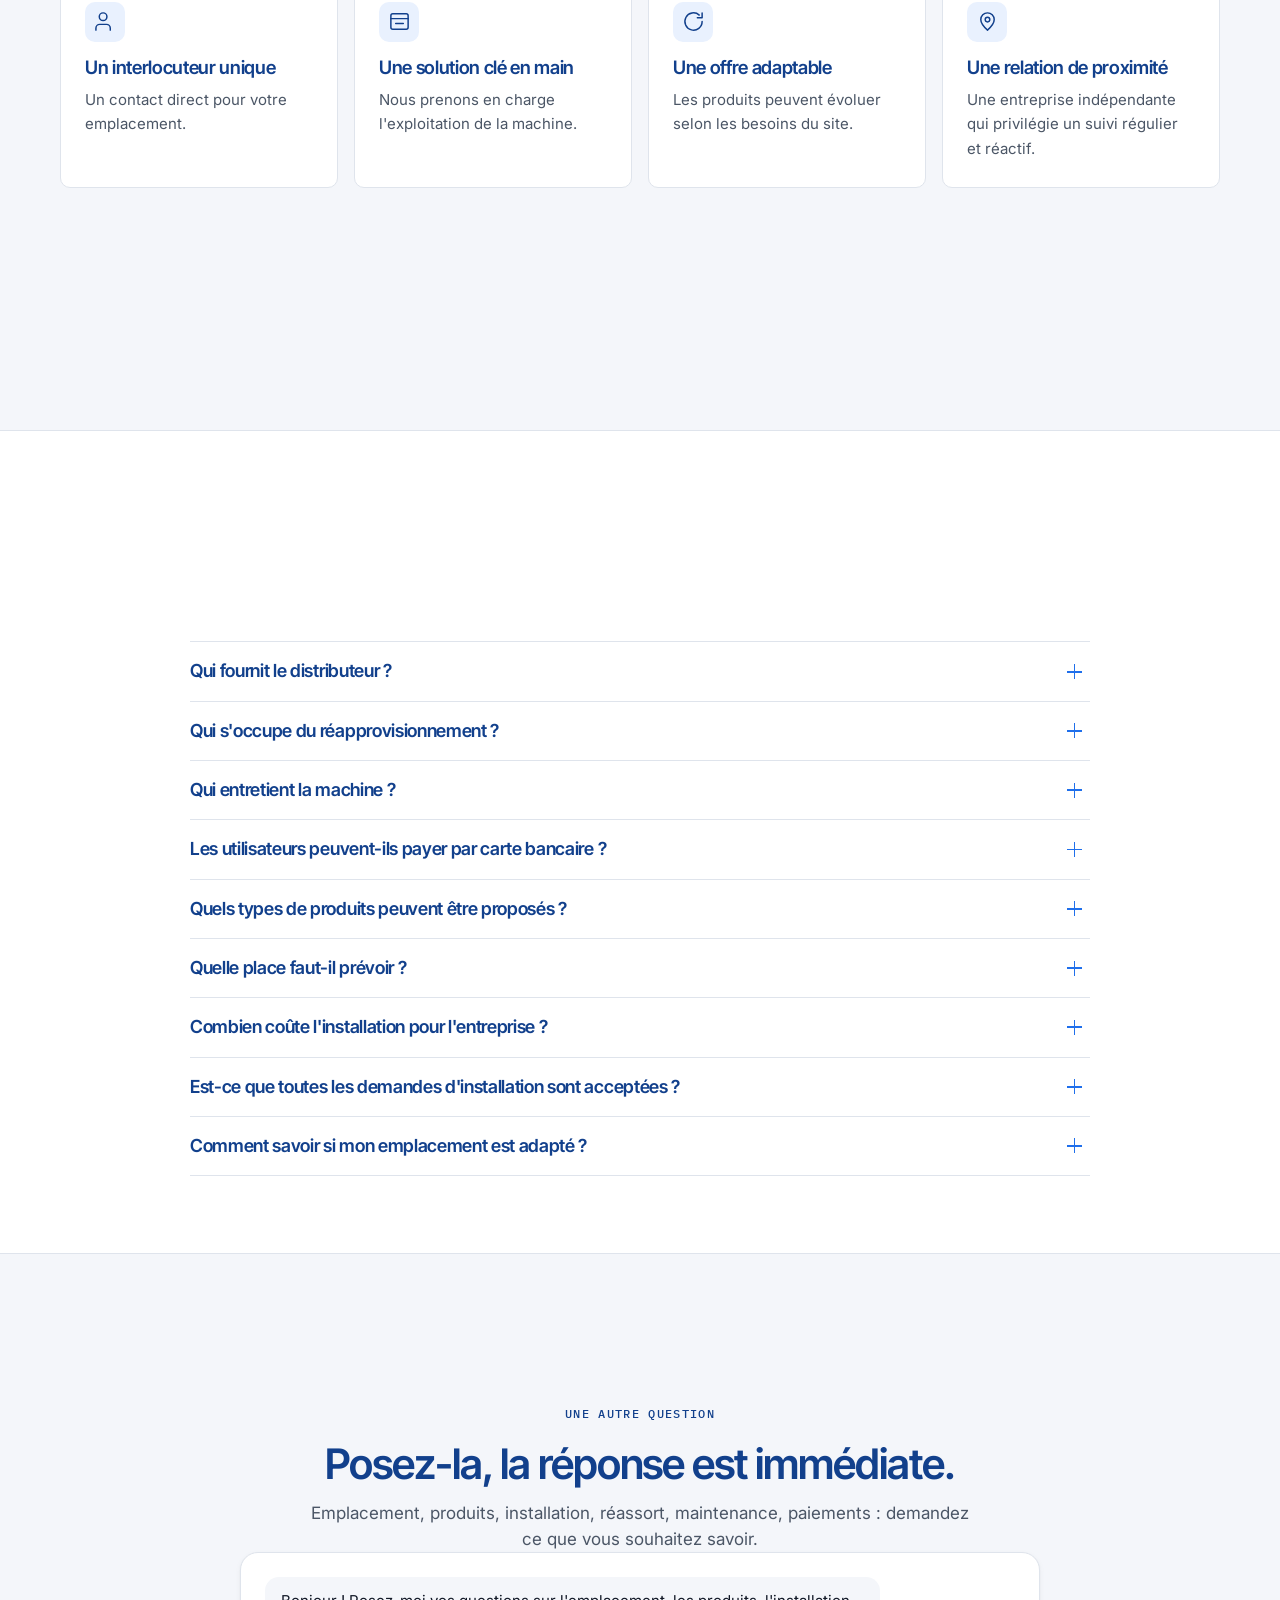
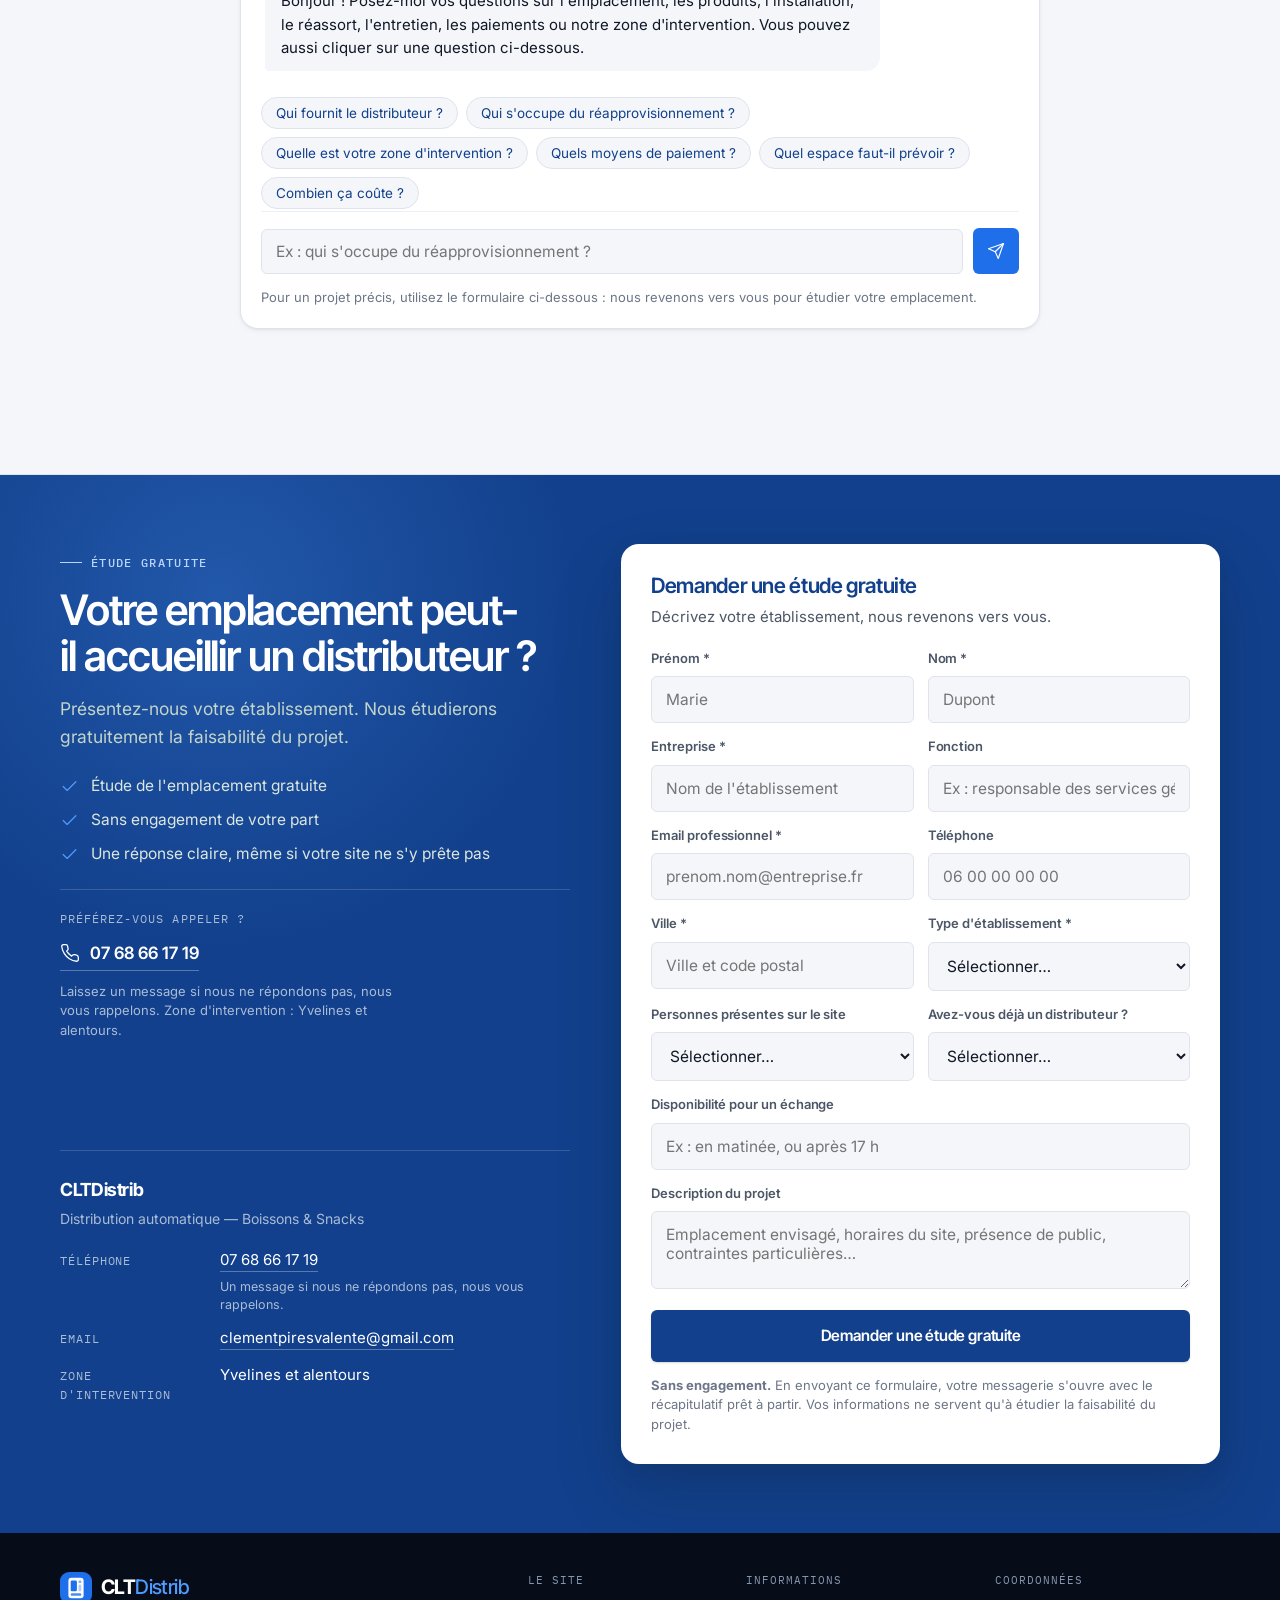
==== commit 4c8afab1: "Bascule de l'identité en bleu marine, d'après le logo retenu Palette - Le vert cède la place au bleu" ====
--- a/index.html
+++ b/index.html
@@ -6,7 +6,7 @@
 <title>CLTDistrib | Distributeurs automatiques de boissons &amp; snacks</title>
 <meta name="description" content="CLTDistrib propose des solutions de distribution automatique de boissons et snacks pour les entreprises, établissements et lieux accueillant du public. Étude de votre emplacement.">
 <link rel="canonical" href="https://clt78.github.io/cltdistrib-site/">
-<meta name="theme-color" content="#123D28">
+<meta name="theme-color" content="#070D18">
 <meta property="og:title" content="CLTDistrib | Distributeurs automatiques de boissons &amp; snacks">
 <meta property="og:description" content="Installation et exploitation de distributeurs automatiques de boissons et snacks en entreprise. Vous avez l'emplacement, CLTDistrib s'occupe du reste.">
 <meta property="og:type" content="website">
@@ -25,7 +25,7 @@
   "areaServed": "Yvelines et alentours"
 }
 </script>
-<link rel="icon" href="data:image/svg+xml,%3Csvg xmlns='http://www.w3.org/2000/svg' viewBox='0 0 24 24'%3E%3Crect width='24' height='24' rx='5' fill='%231F6B44'/%3E%3Crect x='5' y='5' width='6' height='6' rx='1' fill='%23fff'/%3E%3Crect x='13' y='5' width='6' height='6' rx='1' fill='%23fff'/%3E%3Crect x='5' y='13' width='6' height='6' rx='1' fill='%23fff'/%3E%3Crect x='13' y='13' width='6' height='6' rx='1' fill='%23fff'/%3E%3C/svg%3E">
+<link rel="icon" href="data:image/svg+xml,%3Csvg xmlns='http://www.w3.org/2000/svg' viewBox='0 0 32 32'%3E%3Crect width='32' height='32' rx='9' fill='%231F6FEB'/%3E%3Crect x='8.4' y='5.8' width='15.2' height='20.4' rx='3' fill='%23fff'/%3E%3Crect x='10.7' y='8.4' width='6.2' height='10.8' rx='1.3' fill='%231F6FEB'/%3E%3Crect x='18.5' y='12.5' width='2.8' height='6.7' rx='1' fill='%231F6FEB' opacity='.35'/%3E%3Crect x='10.7' y='21.2' width='10.6' height='2.5' rx='1.25' fill='%231F6FEB' opacity='.8'/%3E%3C/svg%3E">
 <link rel="preconnect" href="https://fonts.googleapis.com">
 <link rel="preconnect" href="https://fonts.gstatic.com" crossorigin>
 <link href="https://fonts.googleapis.com/css2?family=Inter+Tight:wght@500;600;700&family=Inter:ital,wght@0,400;0,500;0,600;0,700;1,400&family=IBM+Plex+Mono:wght@400;500;600&display=swap" rel="stylesheet">
@@ -35,32 +35,39 @@
    1. TOKENS
    ============================================================ */
 :root{
+  /* Identité bleue sur fond marine. Les noms --teal* sont conservés parce que
+     124 règles s'y réfèrent : seules les valeurs changent, la bascule se fait ici. */
+  --brand:#1F6FEB;
+  --brand-deep:#12408C;
+  --brand-bright:#4F9BFF;
+  --brand-tint:#E9F1FE;
+
   --bg:#FFFFFF;
   --surface:#FFFFFF;
-  --surface-alt:#F4F6F3;
-  --surface-sunk:#EDF0EB;
-  --ink:#141F1A;
-  --ink-soft:#4C5A53;
-  --ink-faint:#89948E;
-  --line:#E2E7E0;
-  --line-soft:#EEF1EC;
-
-  --teal:#1F6B44;
-  --teal-dark:#123D28;
-  --teal-light:#3E9C6B;
-  --teal-tint:#EBF3EE;
-  --gold:#A8813F;
-  --gold-tint:#F7F1E5;
+  --surface-alt:#F4F6FA;
+  --surface-sunk:#EBEFF6;
+  --ink:#101725;
+  --ink-soft:#4B5666;
+  --ink-faint:#6C7688;
+  --line:#DFE4EC;
+  --line-soft:#EDF0F5;
+
+  --teal:var(--brand);
+  --teal-dark:var(--brand-deep);
+  --teal-light:var(--brand-bright);
+  --teal-tint:var(--brand-tint);
+  --gold:#B2802F;
+  --gold-tint:#F8F1E4;
 
   --amber:#B5822F;
   --amber-tint:#F9F1E1;
   --red:#B14A38;
   --red-tint:#FAEBE7;
 
-  --deep:#0C1611;
-  --deep-2:#101E17;
-  --deep-line:#22322A;
-  --deep-ink:#B9C7BF;
+  --deep:#070D18;
+  --deep-2:#0C1526;
+  --deep-line:#1C2942;
+  --deep-ink:#A9B8CE;
 
   --radius-s:6px;
   --radius-m:10px;
@@ -157,27 +164,26 @@
 /* ============================================================
    4. NAV
    ============================================================ */
+/* La barre est posée sur le hero marine : elle reste sombre et translucide */
 .nav{
-  position:sticky; top:0; z-index:40; background:rgba(255,255,255,.86);
-  backdrop-filter:saturate(150%) blur(12px); -webkit-backdrop-filter:saturate(150%) blur(12px);
+  position:sticky; top:0; z-index:40; background:rgba(7,13,24,.72);
+  backdrop-filter:saturate(150%) blur(14px); -webkit-backdrop-filter:saturate(150%) blur(14px);
   border-bottom:1px solid transparent; transition:border-color .3s ease, box-shadow .3s ease;
 }
-.nav.is-stuck{ border-bottom-color:var(--line); box-shadow:0 1px 20px rgba(20,31,26,.05); }
-.nav.is-menu-open{ z-index:61; background:#fff; border-bottom-color:var(--line-soft); }
+.nav.is-stuck{ border-bottom-color:rgba(140,175,225,.16); box-shadow:0 1px 24px rgba(0,0,0,.35); }
+.nav.is-menu-open{ z-index:61; background:var(--deep); border-bottom-color:var(--deep-line); }
 .nav .wrap{ display:flex; align-items:center; justify-content:space-between; height:78px; gap:24px; }
 .brand{ display:flex; align-items:center; gap:9px; font-family:var(--font-display); font-size:20px; font-weight:700; letter-spacing:-0.03em; flex-shrink:0; }
-.brand__mark{
-  width:30px; height:30px; border-radius:7px; background:var(--teal-dark);
-  display:grid; grid-template-columns:1fr 1fr; gap:3px; padding:6px; flex-shrink:0;
-}
-.brand__mark span{ background:#fff; border-radius:1.5px; opacity:.92; }
-.brand__mark span:nth-child(2){ opacity:.6; }
-.brand__mark span:nth-child(3){ opacity:.72; }
-.brand__name span:first-child{ color:var(--ink); }
-.brand__name span:last-child{ color:var(--teal); font-weight:500; }
+/* Le symbole est un distributeur stylisé dans une pastille bleue */
+.brand__mark{ width:32px; height:32px; flex-shrink:0; display:block; }
+.brand__mark .bm-plate{ fill:var(--brand); }
+.brand__mark .bm-body{ fill:#fff; }
+.brand__mark .bm-cut{ fill:var(--brand); }
+.brand__name span:first-child{ color:#fff; }
+.brand__name span:last-child{ color:var(--brand-bright); font-weight:500; }
 .nav__links{ display:flex; align-items:center; gap:clamp(14px,1.6vw,26px); }
-.nav__link{ font-size:14px; font-weight:500; color:var(--ink-soft); position:relative; padding:4px 0; white-space:nowrap; }
-.nav__link:hover{ color:var(--teal-dark); }
+.nav__link{ font-size:14px; font-weight:500; color:#B4C3D8; position:relative; padding:4px 0; white-space:nowrap; }
+.nav__link:hover{ color:#fff; }
 .nav__link::after{ content:''; position:absolute; left:0; right:100%; bottom:-2px; height:1.5px; background:var(--teal); transition:right .28s var(--ease); }
 .nav__link:hover::after{ right:0; }
 .nav__actions{ display:flex; align-items:center; gap:12px; }
@@ -235,14 +241,14 @@
 }
 .nav__mobile-mail .icon{ width:17px; height:17px; color:var(--teal); }
 
-.view-toggle{ display:flex; align-items:center; gap:2px; background:var(--surface-alt); border-radius:var(--radius-s); padding:3px; border:1px solid var(--line-soft); }
+.view-toggle{ display:flex; align-items:center; gap:2px; background:rgba(255,255,255,.07); border-radius:var(--radius-s); padding:3px; border:1px solid rgba(140,175,225,.18); }
 .view-toggle__btn{
   display:flex; align-items:center; justify-content:center; width:30px; height:28px; border-radius:4px;
-  background:transparent; border:none; color:var(--ink-faint); transition:background-color .2s ease, color .2s ease;
+  background:transparent; border:none; color:#8FA2BE; transition:background-color .2s ease, color .2s ease;
 }
 .view-toggle__btn .icon{ width:16px; height:16px; }
-.view-toggle__btn:hover{ color:var(--ink); }
-.view-toggle__btn.is-active{ background:#fff; color:var(--teal-dark); box-shadow:var(--shadow-s); }
+.view-toggle__btn:hover{ color:#fff; }
+.view-toggle__btn.is-active{ background:rgba(255,255,255,.14); color:#fff; }
 
 @media (max-width:1180px){ .nav__links{ display:none; } .nav__burger{ display:inline-flex; } }
 @media (max-width:1320px){ .nav .wrap{ gap:16px; } .view-toggle{ display:none; } }
@@ -251,32 +257,56 @@
 /* ============================================================
    5. HERO
    ============================================================ */
+/* Fond marine et halo bleu, dans l'esprit du visuel d'identité */
 .hero{
   position:relative; padding:clamp(34px,4.4vw,68px) 0 clamp(44px,5vw,78px);
-  background:linear-gradient(180deg,#FBFCFA 0%, #FFFFFF 62%);
+  background:radial-gradient(120% 90% at 78% 40%, #14213B 0%, #0A1120 46%, var(--deep) 100%);
   overflow:hidden;
 }
 .hero::before{
-  content:''; position:absolute; top:-340px; right:-220px; width:820px; height:820px; border-radius:50%;
-  background:radial-gradient(circle, rgba(62,156,107,.10), transparent 68%); pointer-events:none;
-}
+  content:''; position:absolute; top:-320px; right:-200px; width:820px; height:820px; border-radius:50%;
+  background:radial-gradient(circle, rgba(79,155,255,.22), transparent 66%); pointer-events:none;
+}
+/* Arcs concentriques discrets, repris du visuel */
+.hero::after{
+  content:''; position:absolute; left:-14%; top:50%; width:900px; height:900px;
+  transform:translateY(-50%); border-radius:50%; pointer-events:none;
+  border:1px solid rgba(120,170,255,.09);
+  box-shadow:0 0 0 90px rgba(120,170,255,.035), 0 0 0 180px rgba(120,170,255,.02);
+}
+.hero .wrap{ position:relative; z-index:2; }
+.hero .eyebrow{ color:var(--brand-bright); }
+.hero .eyebrow::before{ background:var(--brand-bright); }
+.hero__note .icon{ color:var(--brand-bright); }
+.hero__geo b{ color:#D3DEEE; }
+.hero__geo .icon{ color:var(--brand-bright); }
+.hero__cta .btn--ghost{
+  background:rgba(255,255,255,.04); color:#fff; border-color:rgba(160,190,235,.32);
+}
+.hero__cta .btn--ghost:hover{ background:rgba(255,255,255,.09); border-color:#fff; }
+.hero__caption{ color:rgba(255,255,255,.8); }
+.hero__chip .icon{ color:var(--brand-bright); }
+.hero__chip .dot{ background:var(--brand-bright); box-shadow:0 0 0 4px rgba(79,155,255,.18); }
+.hero__frame{ border:1px solid rgba(140,175,225,.18); }
 /* Texte à gauche (titre compris), visuel à droite. */
 .hero .wrap{
   position:relative; z-index:1; display:grid; grid-template-columns:1.08fr .92fr;
   gap:clamp(36px,4.2vw,64px); align-items:center;
 }
 .hero__text{ max-width:610px; }
-.hero__title{ margin:20px 0 0; color:var(--teal); }
-.hero__title em{ font-style:normal; color:var(--teal-dark); }
+.hero__title{ margin:20px 0 0; color:#fff; }
+.hero__title em{ font-style:normal; color:var(--brand-bright); }
+/* Le bleu vif passe sous le seuil de lisibilité en 12 px sur blanc :
+   les sur-titres utilisent la version foncée. */
 .eyebrow{
   display:inline-flex; align-items:center; gap:9px; font-family:var(--font-mono); font-size:12px;
-  letter-spacing:.11em; text-transform:uppercase; color:var(--teal); font-weight:500;
+  letter-spacing:.11em; text-transform:uppercase; color:var(--brand-deep); font-weight:500;
 }
 .eyebrow::before{ content:''; width:22px; height:1px; background:var(--teal-light); }
-.hero .lede{ margin-top:18px; font-size:18px; color:var(--ink-soft); max-width:53ch; line-height:1.55; }
+.hero .lede{ margin-top:18px; font-size:18px; color:#B6C6DC; max-width:53ch; line-height:1.55; }
 .hero__cta{ display:flex; gap:12px; margin-top:26px; flex-wrap:wrap; }
-.hero__note{ margin-top:16px; font-size:14px; color:var(--ink-faint); display:flex; align-items:center; gap:8px; }
-.hero__note .icon{ width:16px; height:16px; color:var(--teal); }
+.hero__note{ margin-top:16px; font-size:14px; color:#95A7C2; display:flex; align-items:center; gap:8px; }
+.hero__note .icon{ width:16px; height:16px; color:var(--brand-bright); }
 
 .hero__visual{ position:relative; }
 /* Profondeur : un élément = une responsabilité. Le wrapper reçoit la parallaxe
@@ -325,9 +355,10 @@
 .hero__chip-wrap{ position:absolute; z-index:3; transition:transform .5s var(--ease); will-change:transform; }
 .hero__chip{
   display:inline-flex; align-items:center; gap:9px; white-space:nowrap;
-  background:#fff; border:1px solid var(--line); border-radius:999px;
-  padding:9px 16px 9px 11px; box-shadow:var(--shadow-m);
-  font-size:13.5px; font-weight:600; color:var(--teal-dark); letter-spacing:-.01em;
+  background:rgba(12,21,38,.82); border:1px solid rgba(140,175,225,.26); border-radius:999px;
+  padding:9px 16px 9px 11px; box-shadow:0 10px 26px rgba(0,0,0,.4);
+  backdrop-filter:blur(9px); -webkit-backdrop-filter:blur(9px);
+  font-size:13.5px; font-weight:600; color:#E7EEF9; letter-spacing:-.01em;
 }
 .js-anim .hero__chip{
   opacity:0; animation:fade-in .6s var(--ease) forwards;
@@ -354,10 +385,10 @@
 /* Zone d'intervention */
 .hero__geo{
   display:inline-flex; align-items:center; gap:8px; margin-top:12px;
-  font-size:14px; color:var(--ink-faint);
-}
-.hero__geo .icon{ width:16px; height:16px; color:var(--teal); }
-.hero__geo b{ color:var(--ink-soft); font-weight:600; }
+  font-size:14px; color:#95A7C2;
+}
+.hero__geo .icon{ width:16px; height:16px; color:var(--brand-bright); }
+.hero__geo b{ color:#D3DEEE; font-weight:600; }
 
 /* Indice de défilement (la page fonctionne par diapositives) */
 .hero__scroll{
@@ -838,7 +869,7 @@
   transition:background-color .4s ease, transform .4s ease;
 }
 .scroll-step.is-active .scroll-step__num{ background:var(--teal); transform:scale(1.1); }
-.scroll-step__code{ font-family:var(--font-mono); font-size:12px; color:#7E8D85; letter-spacing:.05em; text-transform:uppercase; transition:color .4s ease; }
+.scroll-step__code{ font-family:var(--font-mono); font-size:12px; color:#8FA2BE; letter-spacing:.05em; text-transform:uppercase; transition:color .4s ease; }
 .scroll-step.is-active .scroll-step__code{ color:var(--teal-light); }
 .scroll-step__track{ height:2px; flex:1; background:rgba(255,255,255,.13); border-radius:2px; overflow:hidden; max-width:58px; }
 .scroll-step__track span{ display:block; height:100%; width:0; background:var(--teal-light); transition:width .6s ease; }
@@ -948,11 +979,14 @@
 /* ============================================================
    17. CTA FINALE + FORMULAIRE
    ============================================================ */
-.cta{ background:var(--teal-dark); position:relative; overflow:hidden; }
+.cta{ background:var(--brand-deep); position:relative; overflow:hidden; }
 .cta::before{
   content:''; position:absolute; top:-260px; left:-160px; width:760px; height:760px; border-radius:50%;
-  background:radial-gradient(circle, rgba(62,156,107,.24), transparent 66%); pointer-events:none;
-}
+  background:radial-gradient(circle, rgba(79,155,255,.26), transparent 66%); pointer-events:none;
+}
+/* Sur-titre sur le bleu profond de la section contact */
+.cta .eyebrow{ color:#BAD5FF; }
+.cta .eyebrow::before{ background:#BAD5FF; }
 .cta .wrap{ position:relative; z-index:1; display:grid; grid-template-columns:.92fr 1.08fr; gap:clamp(28px,4vw,64px); align-items:start; grid-template-areas:"intro form" "contact form"; }
 .cta__intro{ grid-area:intro; }
 .cta .contact-card{ grid-area:contact; margin-top:0; }
@@ -963,10 +997,10 @@
 .cta__list li{ display:flex; gap:12px; align-items:flex-start; color:#DCE7DF; font-size:15.5px; line-height:1.5; }
 .cta__list .icon{ color:var(--teal-light); margin-top:3px; width:19px; height:19px; }
 .cta__direct{ margin-top:24px; padding-top:20px; border-top:1px solid rgba(255,255,255,.16); }
-.cta__direct span{ display:block; font-family:var(--font-mono); font-size:11.5px; letter-spacing:.09em; text-transform:uppercase; color:#8FA898; }
+.cta__direct span{ display:block; font-family:var(--font-mono); font-size:11.5px; letter-spacing:.09em; text-transform:uppercase; color:#A9BCD6; }
 .cta__direct a{ display:inline-flex; align-items:center; gap:10px; margin-top:10px; color:#fff; font-family:var(--font-display); font-size:17px; font-weight:600; border-bottom:1px solid rgba(255,255,255,.3); padding-bottom:3px; transition:border-color .2s ease; }
 .cta__direct a:hover{ border-color:#fff; }
-.cta__direct-note{ margin-top:10px; font-size:13px; line-height:1.5; color:#8FA898; max-width:44ch; }
+.cta__direct-note{ margin-top:10px; font-size:13px; line-height:1.5; color:#A9BCD6; max-width:44ch; }
 
 .form-card{ background:#fff; border-radius:var(--radius-l); padding:clamp(22px,2.5vw,30px); box-shadow:var(--shadow-l); }
 .form-card h3{ font-size:21px; }
@@ -996,14 +1030,13 @@
 .footer__top{ display:flex; justify-content:space-between; align-items:flex-start; flex-wrap:wrap; gap:22px; padding-bottom:24px; border-bottom:1px solid var(--deep-line); }
 .footer .brand__name span:first-child{ color:#fff; }
 .footer .brand__name span:last-child{ color:var(--teal-light); }
-.footer .brand__mark{ background:var(--teal); }
-.footer__tag{ margin-top:12px; color:#7E8D85; font-size:14.5px; max-width:36ch; line-height:1.55; }
+.footer__tag{ margin-top:12px; color:#8794A8; font-size:14.5px; max-width:36ch; line-height:1.55; }
 .footer__links{ display:flex; gap:30px; flex-wrap:wrap; }
-.footer__links a{ color:#A9B8AF; font-size:14.5px; transition:color .2s ease; }
+.footer__links a{ color:#AFC0D8; font-size:14.5px; transition:color .2s ease; }
 .footer__links a:hover{ color:#fff; }
 .footer__bottom{ display:flex; justify-content:space-between; align-items:center; flex-wrap:wrap; gap:12px; padding-top:20px; }
 .footer__bottom small{ color:#68776F; font-size:13px; }
-.footer__bottom a{ color:#A9B8AF; text-decoration:underline; text-underline-offset:3px; }
+.footer__bottom a{ color:#AFC0D8; text-decoration:underline; text-underline-offset:3px; }
 
 /* ============================================================
    19. CHAT
@@ -1323,7 +1356,7 @@
 .admin__bar{ background:var(--ink); color:#fff; }
 .admin__bar .wrap{ display:flex; align-items:center; justify-content:space-between; height:70px; gap:20px; flex-wrap:wrap; }
 .admin__brand{ display:flex; align-items:center; gap:10px; font-family:var(--font-display); font-weight:600; font-size:17px; }
-.admin__brand small{ font-family:var(--font-mono); color:#8CA0A8; font-size:11px; display:block; font-weight:400; }
+.admin__brand small{ font-family:var(--font-mono); color:#9BAEC8; font-size:11px; display:block; font-weight:400; }
 .admin__bar-actions{ display:flex; gap:8px; align-items:center; }
 .admin__bar .btn--ghost{ border-color:#33454E; color:#DCE4E6; }
 .admin__bar .btn--ghost:hover{ border-color:#fff; }
@@ -1606,8 +1639,9 @@
   background:var(--teal-dark); color:#fff; border-radius:var(--radius-l); padding:clamp(24px,3vw,36px);
   box-shadow:var(--shadow-m);
 }
-.partner-card .eyebrow{ color:var(--teal-light); }
-.partner-card .eyebrow::before{ background:var(--teal-light); }
+/* Bleu clair sur bleu moyen : pas assez de séparation, on éclaircit */
+.partner-card .eyebrow{ color:#BAD5FF; }
+.partner-card .eyebrow::before{ background:#BAD5FF; }
 .partner-card h3{ color:#fff; font-size:clamp(20px,2.2vw,25px); margin-top:14px; line-height:1.2; }
 .partner-card p{ margin-top:14px; color:#C6D7CC; font-size:15.5px; line-height:1.62; }
 .partner-card .btn{ margin-top:24px; }
@@ -1661,24 +1695,24 @@
   margin-top:28px; padding-top:24px; border-top:1px solid rgba(255,255,255,.16);
 }
 .contact-card__name{ display:block; font-family:var(--font-display); font-size:18px; color:#fff; letter-spacing:-0.02em; }
-.contact-card__sub{ display:block; font-size:14px; color:#8FA898; margin-top:2px; }
+.contact-card__sub{ display:block; font-size:14px; color:#A9BCD6; margin-top:2px; }
 .contact-card__list{ margin:18px 0 0; display:grid; gap:12px; }
 .contact-card__list div{ display:grid; grid-template-columns:150px 1fr; gap:10px; align-items:baseline; }
-.contact-card__list dt{ font-family:var(--font-mono); font-size:11.5px; letter-spacing:.08em; text-transform:uppercase; color:#8FA898; }
+.contact-card__list dt{ font-family:var(--font-mono); font-size:11.5px; letter-spacing:.08em; text-transform:uppercase; color:#A9BCD6; }
 .contact-card__list dd{ margin:0; font-size:15px; color:#fff; }
 .contact-card__list dd a{ border-bottom:1px solid rgba(255,255,255,.3); padding-bottom:2px; transition:border-color .2s ease; }
 .contact-card__list dd a:hover{ border-color:#fff; }
-.contact-card__hint{ display:block; margin-top:5px; font-size:12.5px; color:#8FA898; line-height:1.45; }
+.contact-card__hint{ display:block; margin-top:5px; font-size:12.5px; color:#A9BCD6; line-height:1.45; }
 @media (max-width:520px){ .contact-card__list div{ grid-template-columns:1fr; gap:2px; } }
 
 /* Footer en colonnes */
 .footer__brand{ max-width:340px; }
 .footer__cols{ display:flex; gap:clamp(28px,5vw,64px); flex-wrap:wrap; }
 .footer__col{ display:flex; flex-direction:column; gap:9px; }
-.footer__col-title{ font-family:var(--font-mono); font-size:11px; letter-spacing:.09em; text-transform:uppercase; color:#68776F; margin-bottom:3px; }
-.footer__col a{ color:#A9B8AF; font-size:14.5px; transition:color .2s ease; }
+.footer__col-title{ font-family:var(--font-mono); font-size:11px; letter-spacing:.09em; text-transform:uppercase; color:#8496AF; margin-bottom:3px; }
+.footer__col a{ color:#AFC0D8; font-size:14.5px; transition:color .2s ease; }
 .footer__col a:hover{ color:#fff; }
-.footer__zone{ font-size:14.5px; color:#A9B8AF; }
+.footer__zone{ font-size:14.5px; color:#AFC0D8; }
 @media (max-width:760px){ .footer__cols{ gap:24px 32px; } .footer__brand{ max-width:none; } }
 
 /* Le hero est désormais une diapositive à part entière */
@@ -1734,7 +1768,14 @@
   <nav class="nav" id="siteNav">
     <div class="wrap">
       <a href="#top" class="brand">
-        <span class="brand__mark" aria-hidden="true"><span></span><span></span><span></span><span></span></span>
+        <svg class="brand__mark" viewBox="0 0 32 32" aria-hidden="true">
+          <rect class="bm-plate" width="32" height="32" rx="9"/>
+          <rect class="bm-body" x="8.4" y="5.8" width="15.2" height="20.4" rx="3"/>
+          <rect class="bm-cut" x="10.7" y="8.4" width="6.2" height="10.8" rx="1.3"/>
+          <rect class="bm-cut" x="18.5" y="8.4" width="2.8" height="2.7" rx=".7" opacity=".55"/>
+          <rect class="bm-cut" x="18.5" y="12.5" width="2.8" height="6.7" rx="1" opacity=".35"/>
+          <rect class="bm-cut" x="10.7" y="21.2" width="10.6" height="2.5" rx="1.25" opacity=".8"/>
+        </svg>
         <span class="brand__name"><span>CLT</span><span>Distrib</span></span>
       </a>
       <div class="nav__links">
@@ -2476,7 +2517,14 @@
       <div class="footer__top">
         <div class="footer__brand">
           <div class="brand">
-            <span class="brand__mark" aria-hidden="true"><span></span><span></span><span></span><span></span></span>
+            <svg class="brand__mark" viewBox="0 0 32 32" aria-hidden="true">
+              <rect class="bm-plate" width="32" height="32" rx="9"/>
+              <rect class="bm-body" x="8.4" y="5.8" width="15.2" height="20.4" rx="3"/>
+              <rect class="bm-cut" x="10.7" y="8.4" width="6.2" height="10.8" rx="1.3"/>
+              <rect class="bm-cut" x="18.5" y="8.4" width="2.8" height="2.7" rx=".7" opacity=".55"/>
+              <rect class="bm-cut" x="18.5" y="12.5" width="2.8" height="6.7" rx="1" opacity=".35"/>
+              <rect class="bm-cut" x="10.7" y="21.2" width="10.6" height="2.5" rx="1.25" opacity=".8"/>
+            </svg>
             <span class="brand__name"><span>CLT</span><span>Distrib</span></span>
           </div>
           <p class="footer__tag">Distribution automatique de boissons &amp; snacks. Installation et exploitation de distributeurs pour les entreprises, établissements et lieux accueillant du public.</p>
@@ -2561,7 +2609,7 @@
         <div>CLTDistrib<small>Espace pro</small></div>
       </div>
       <div class="admin__bar-actions">
-        <span class="save-indicator" id="saveIndicator" style="color:#8CA0A8"><span class="dot"></span> Enregistré</span>
+        <span class="save-indicator" id="saveIndicator" style="color:#9BAEC8"><span class="dot"></span> Enregistré</span>
         <button class="btn btn--ghost btn--sm" id="exportBtn">
           <svg class="icon" viewBox="0 0 24 24" style="width:16px;height:16px"><path d="M12 3v12m0 0-4-4m4 4 4-4"/><path d="M4 21h16"/></svg>
           Exporter
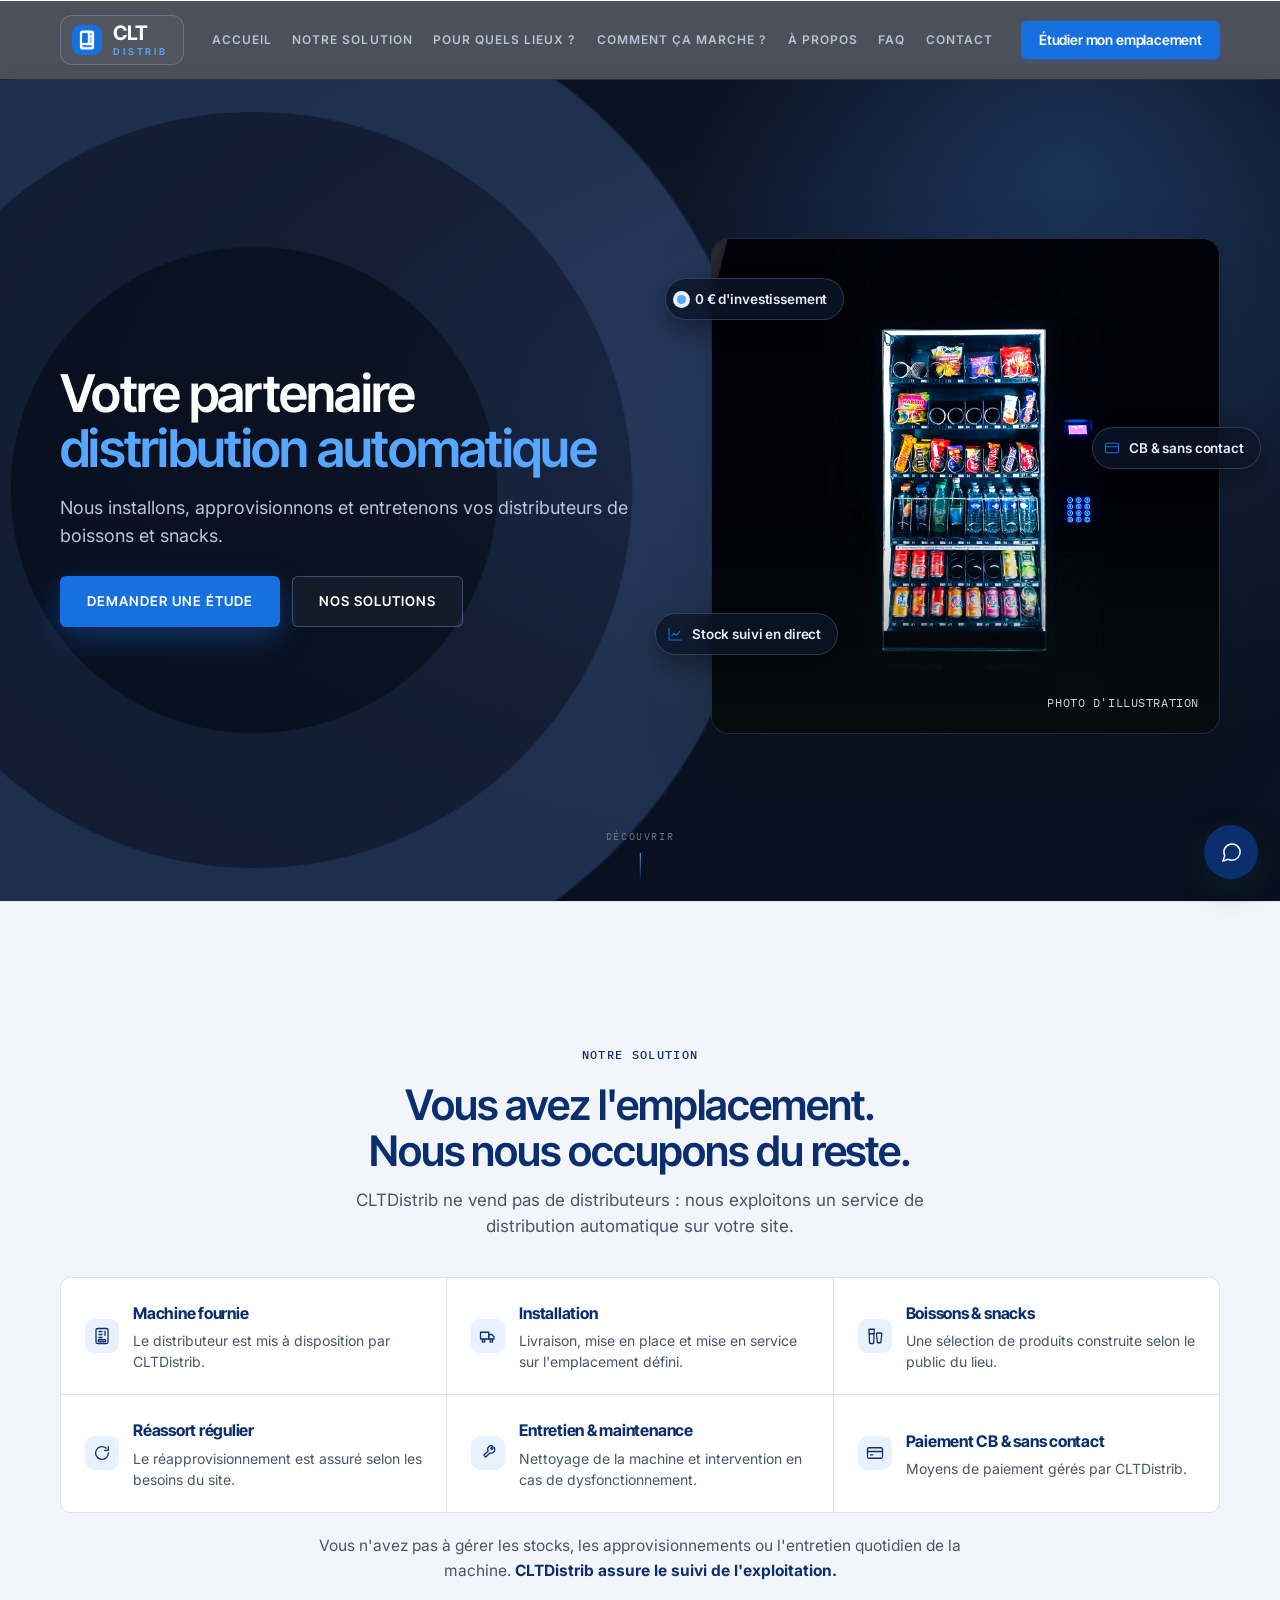
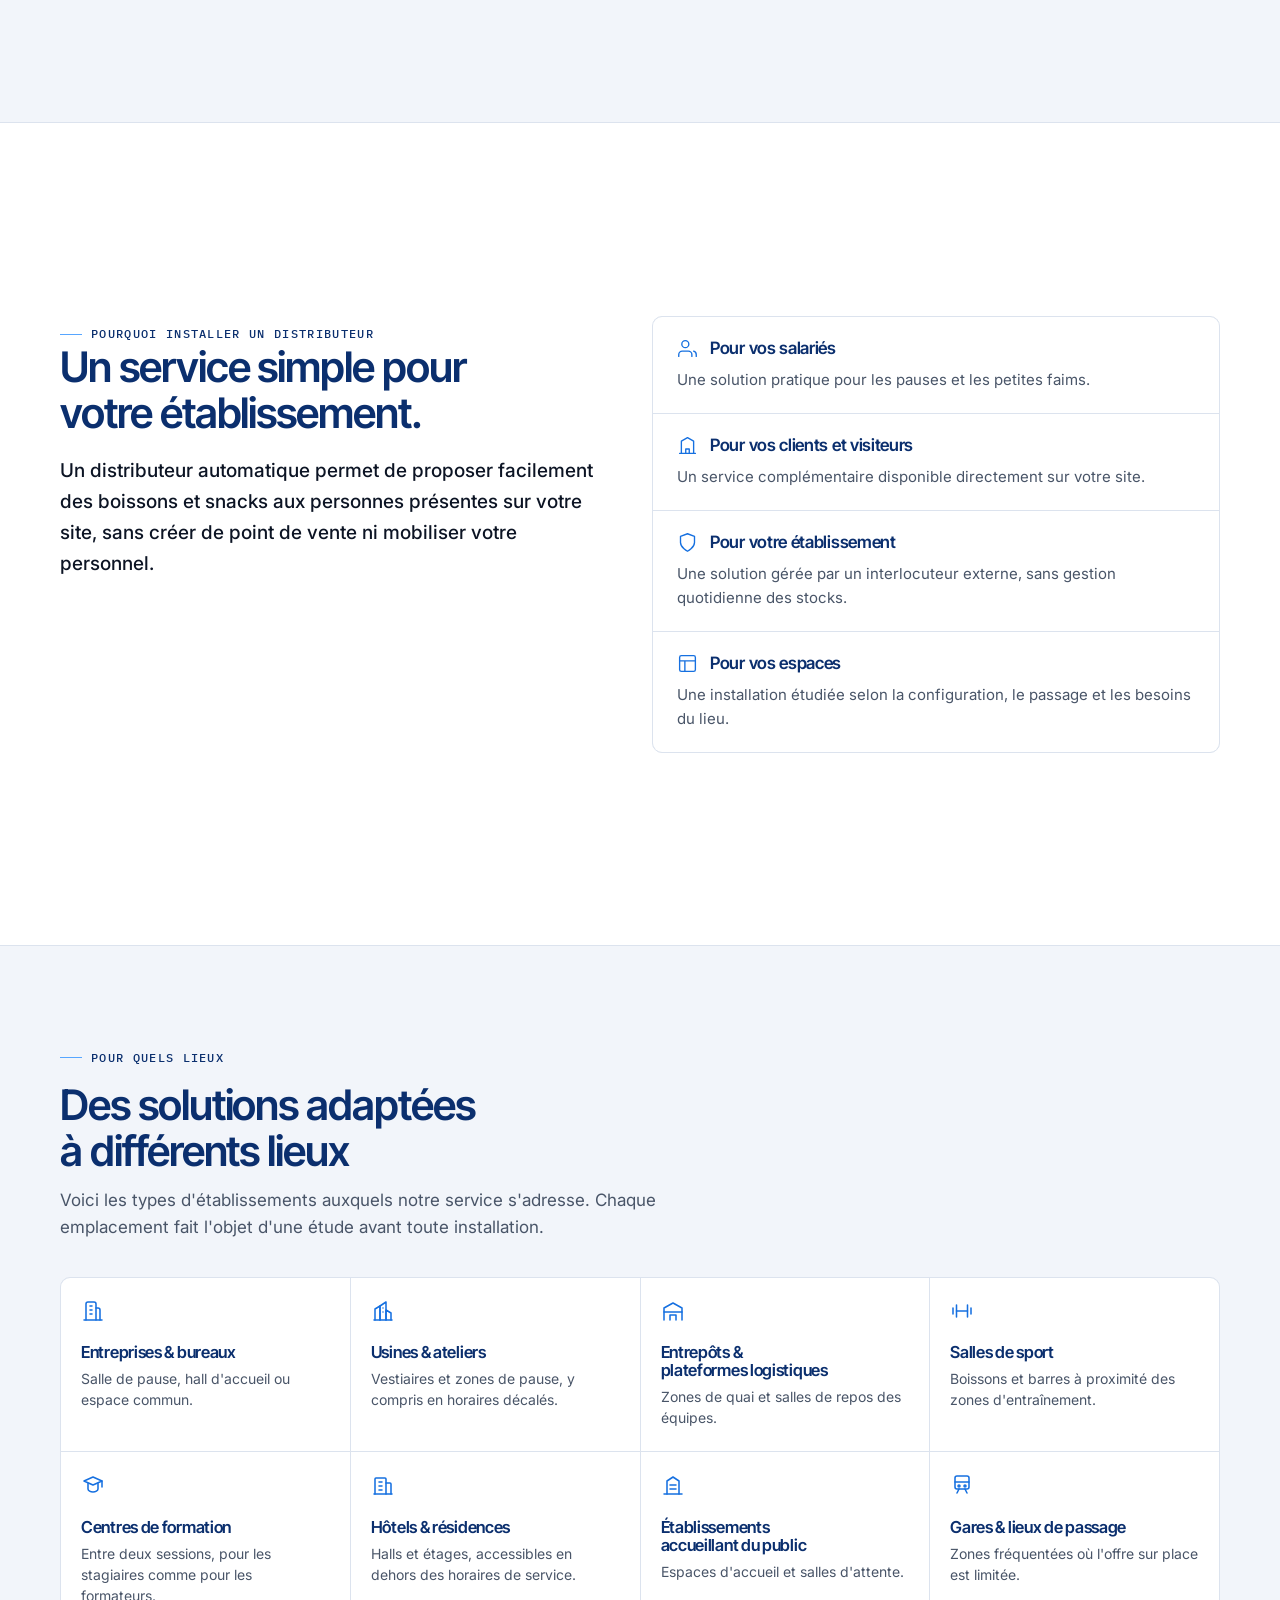
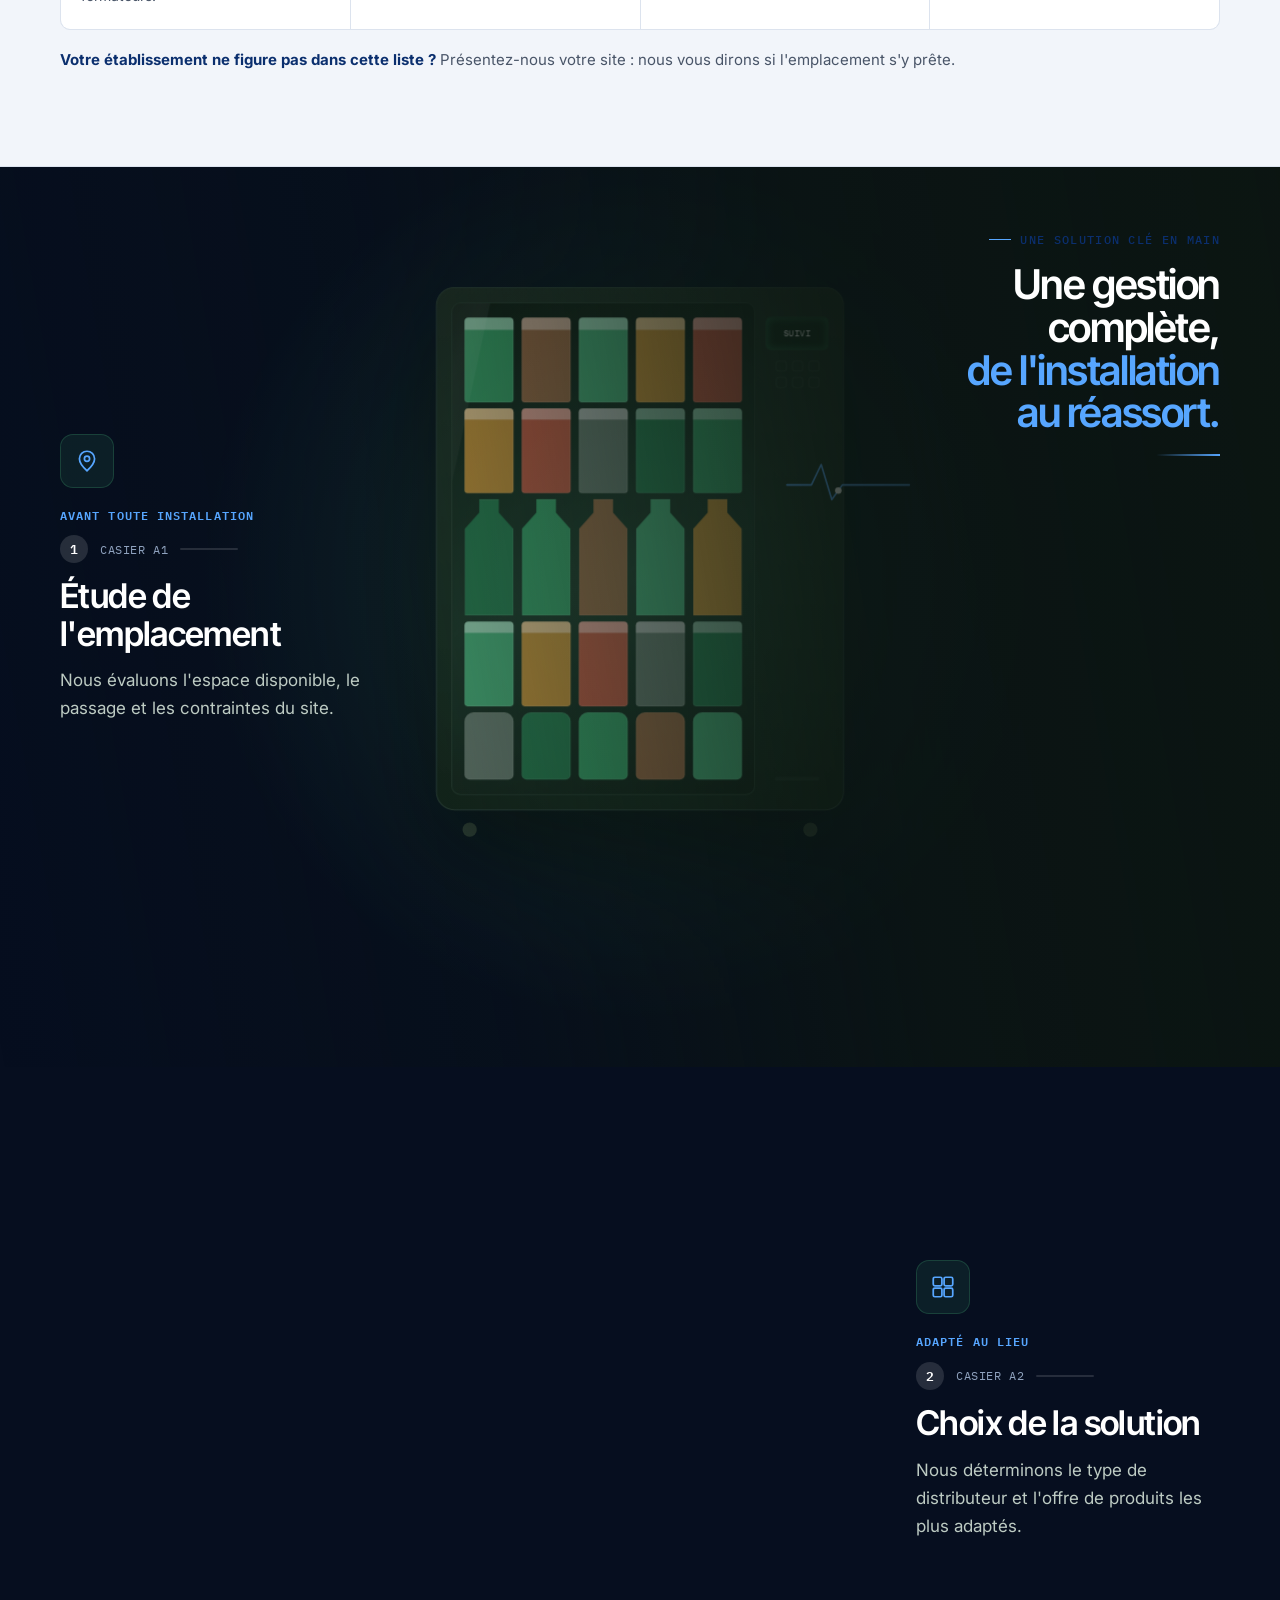
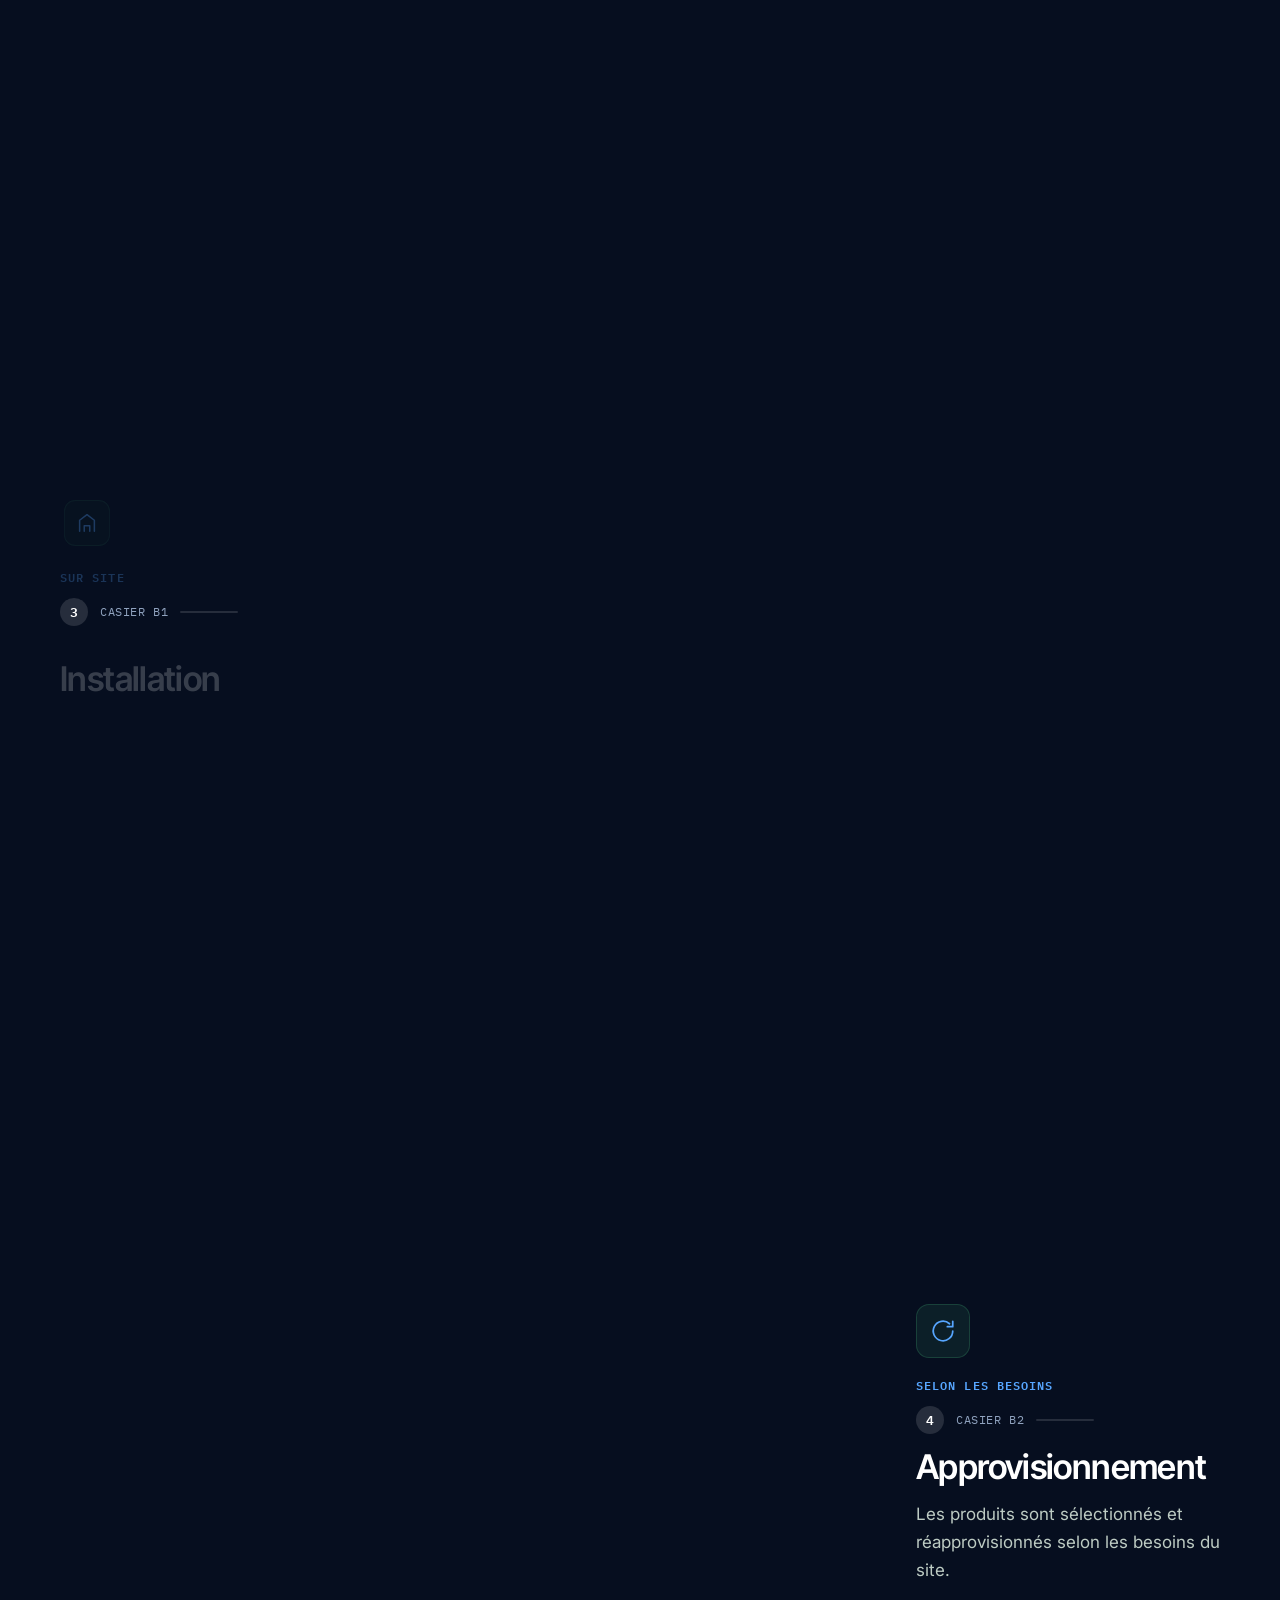
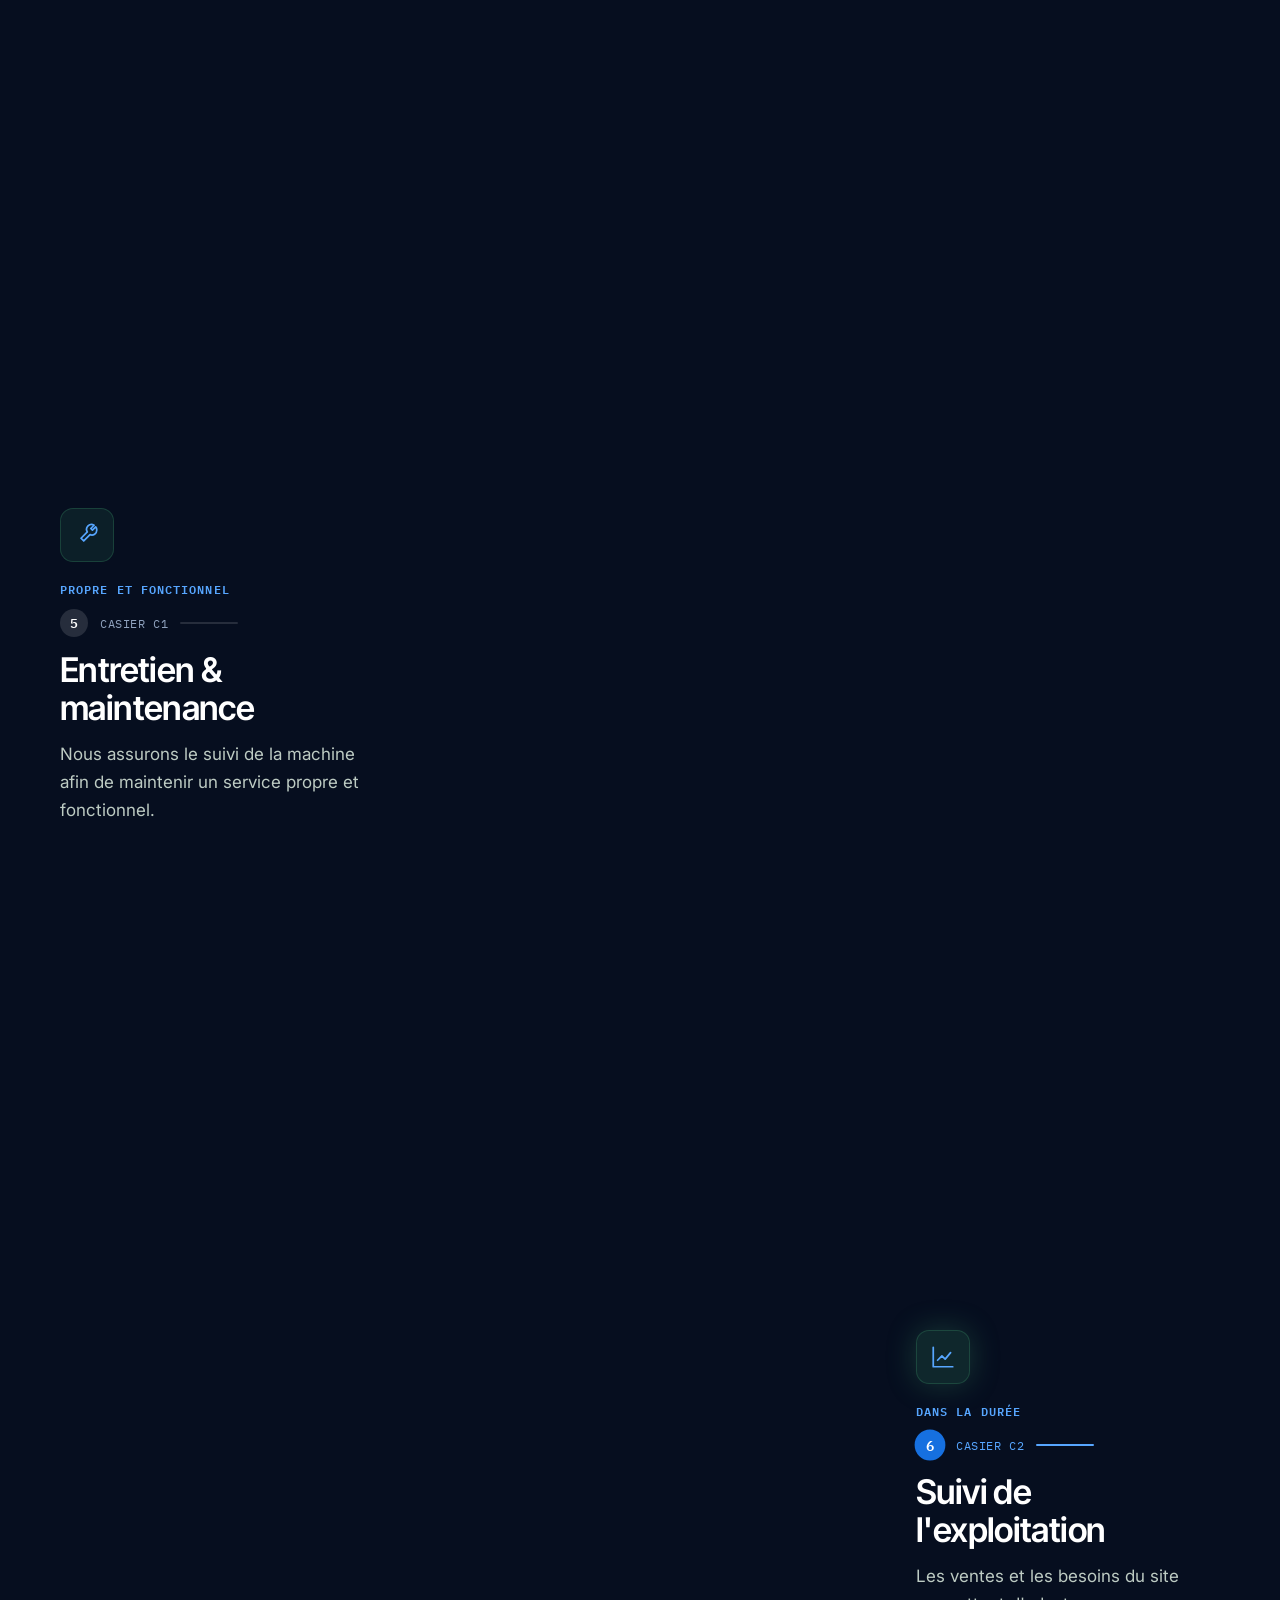
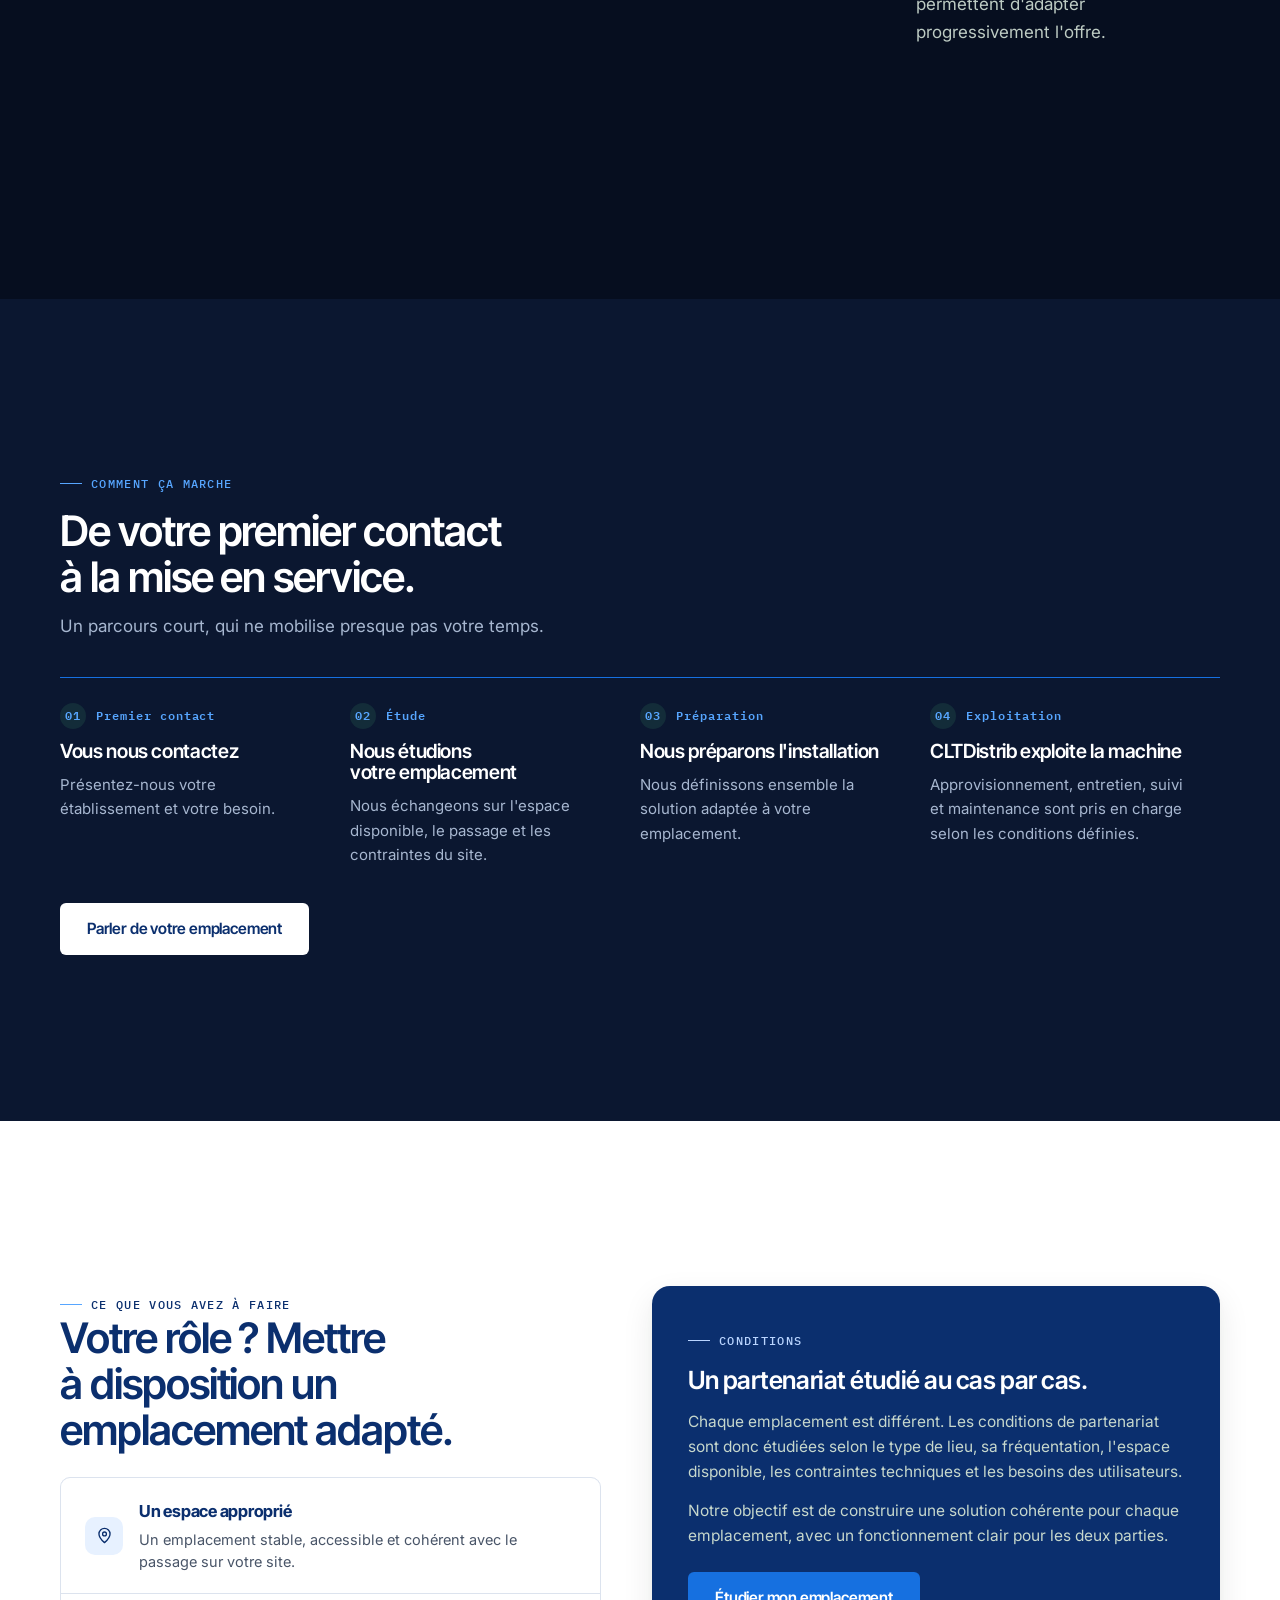
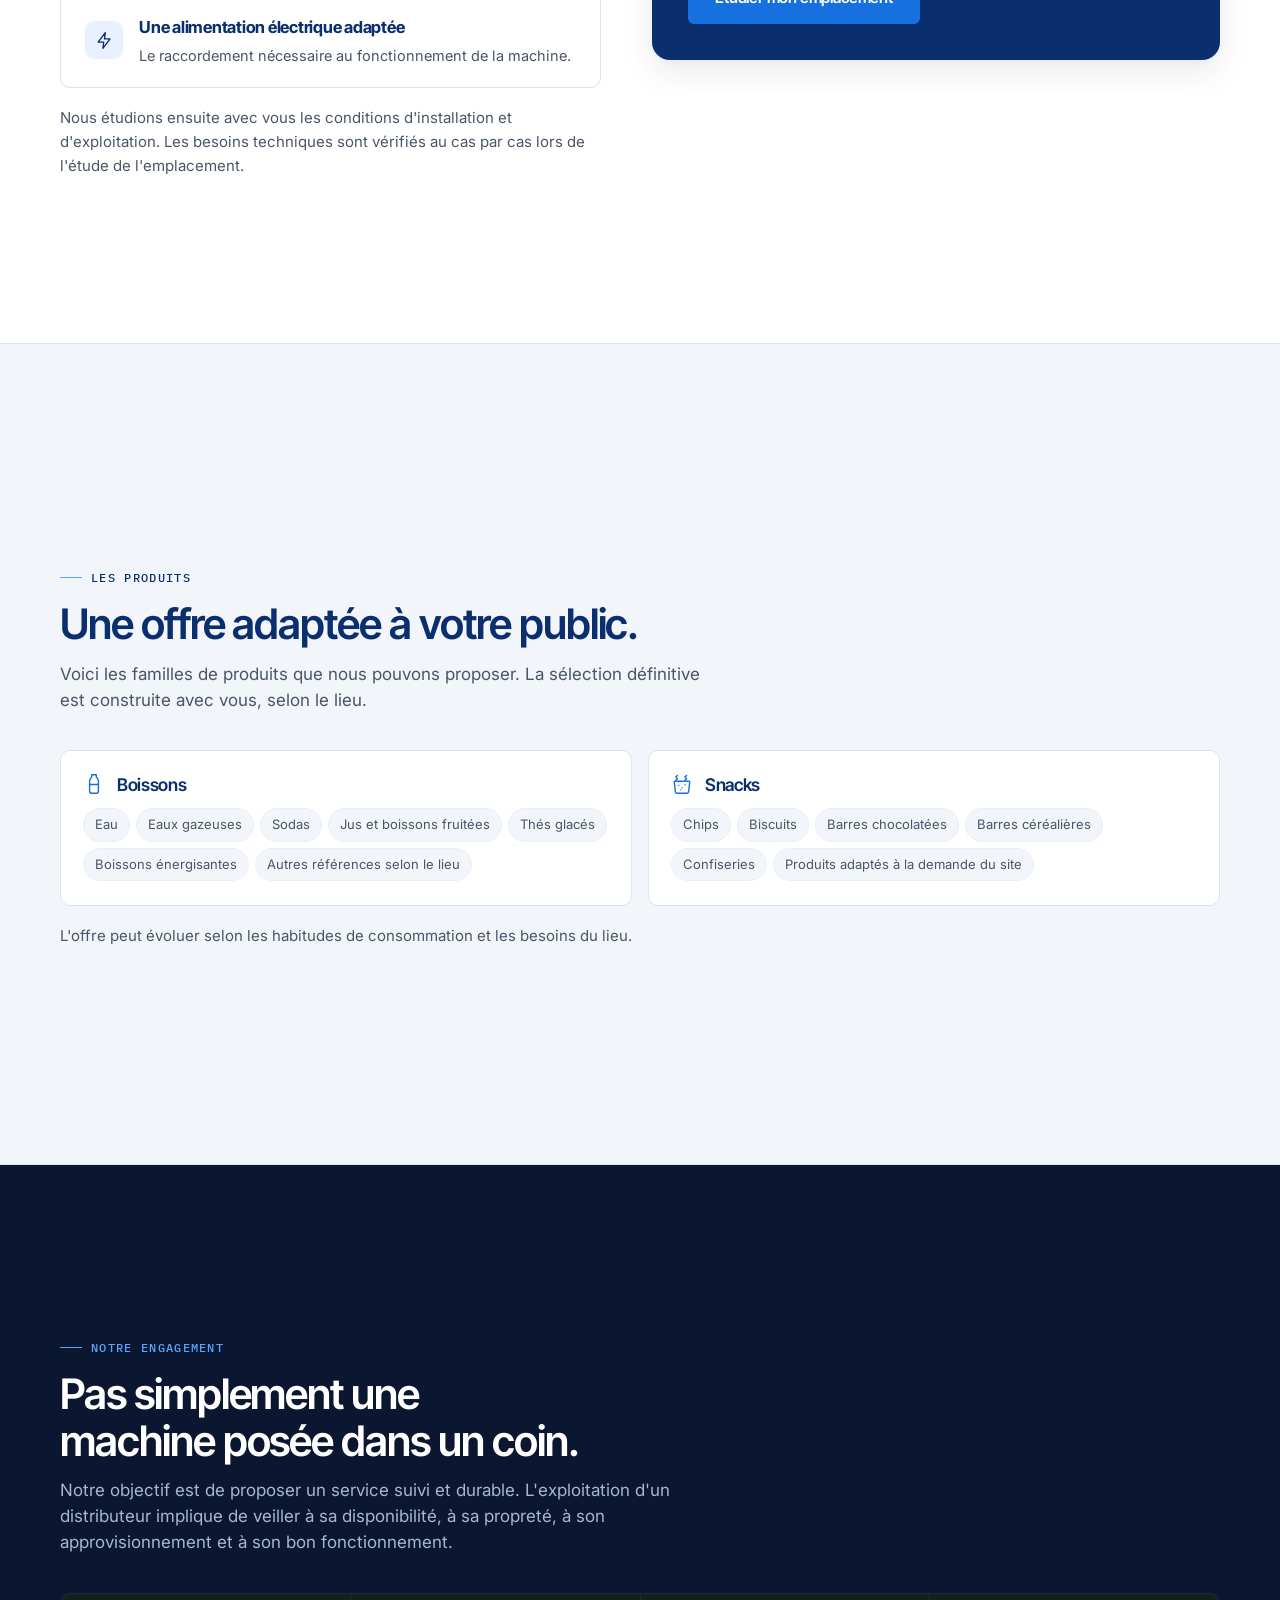
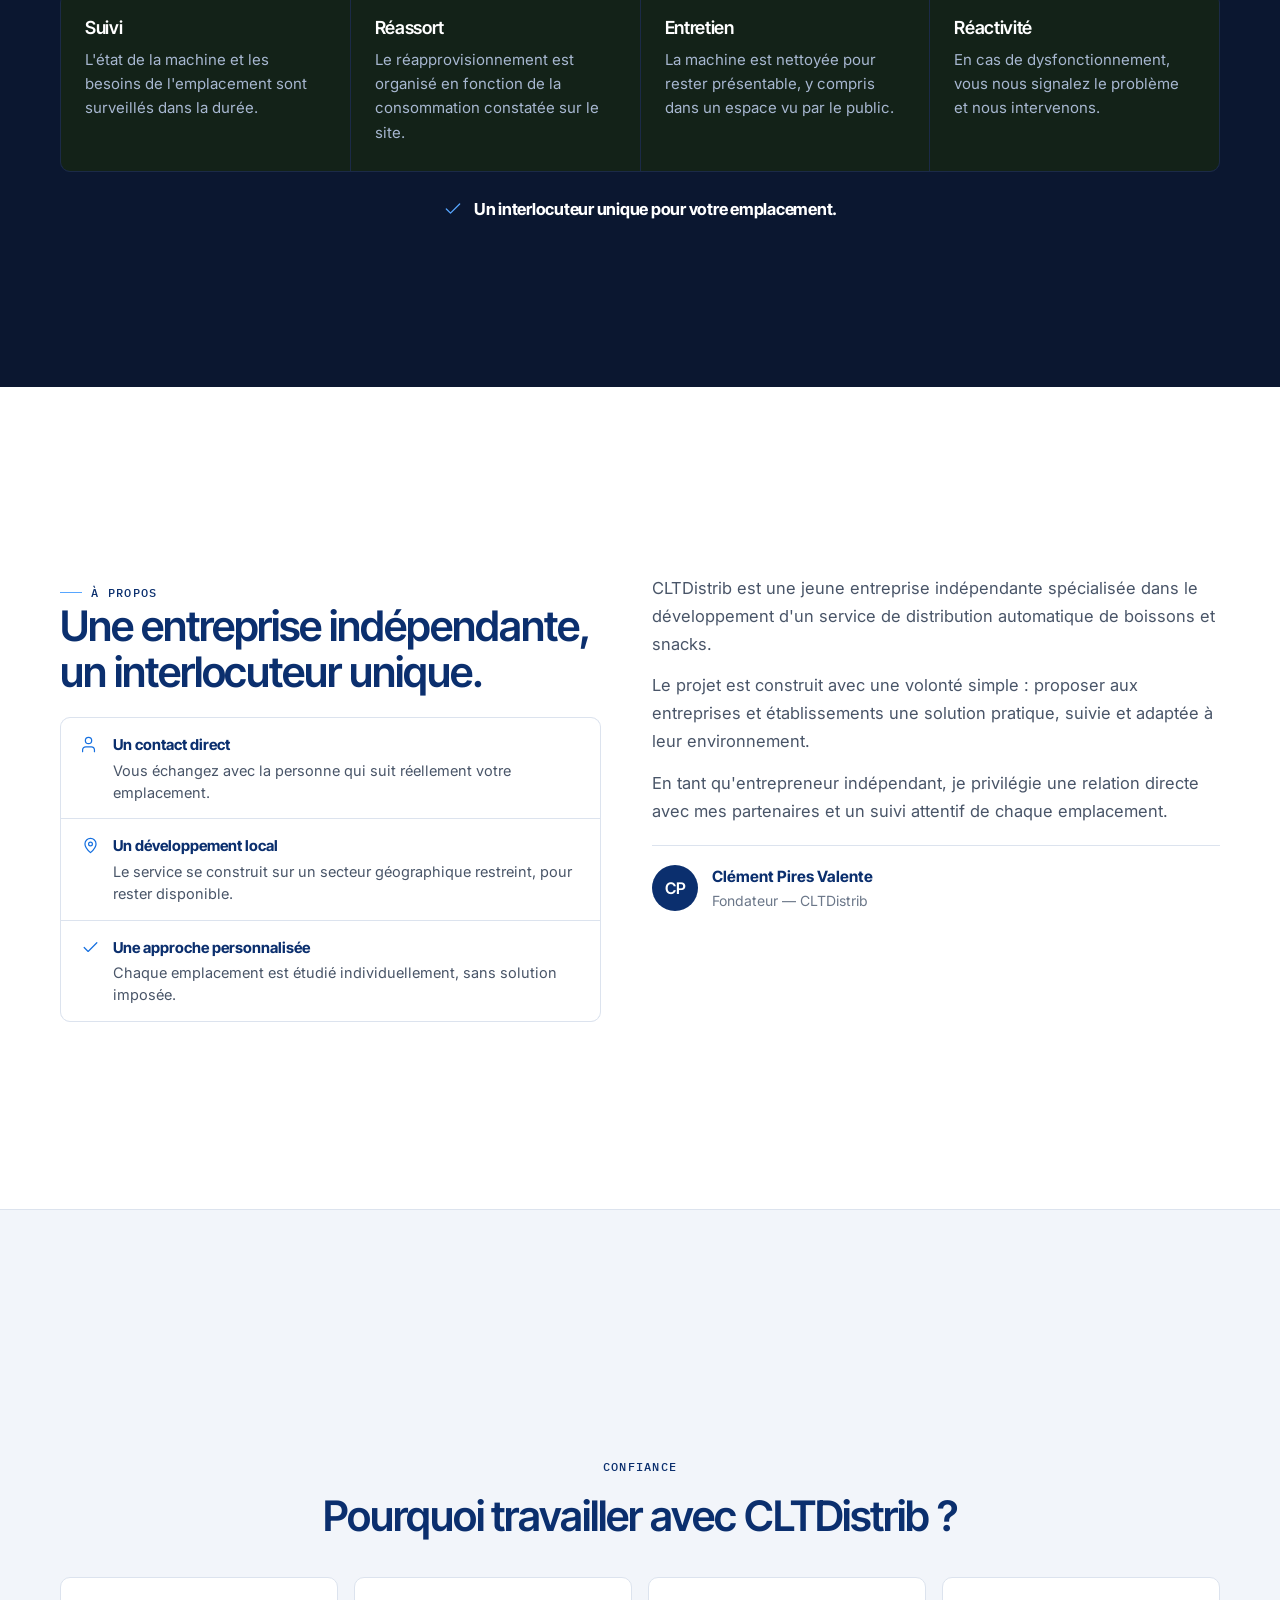
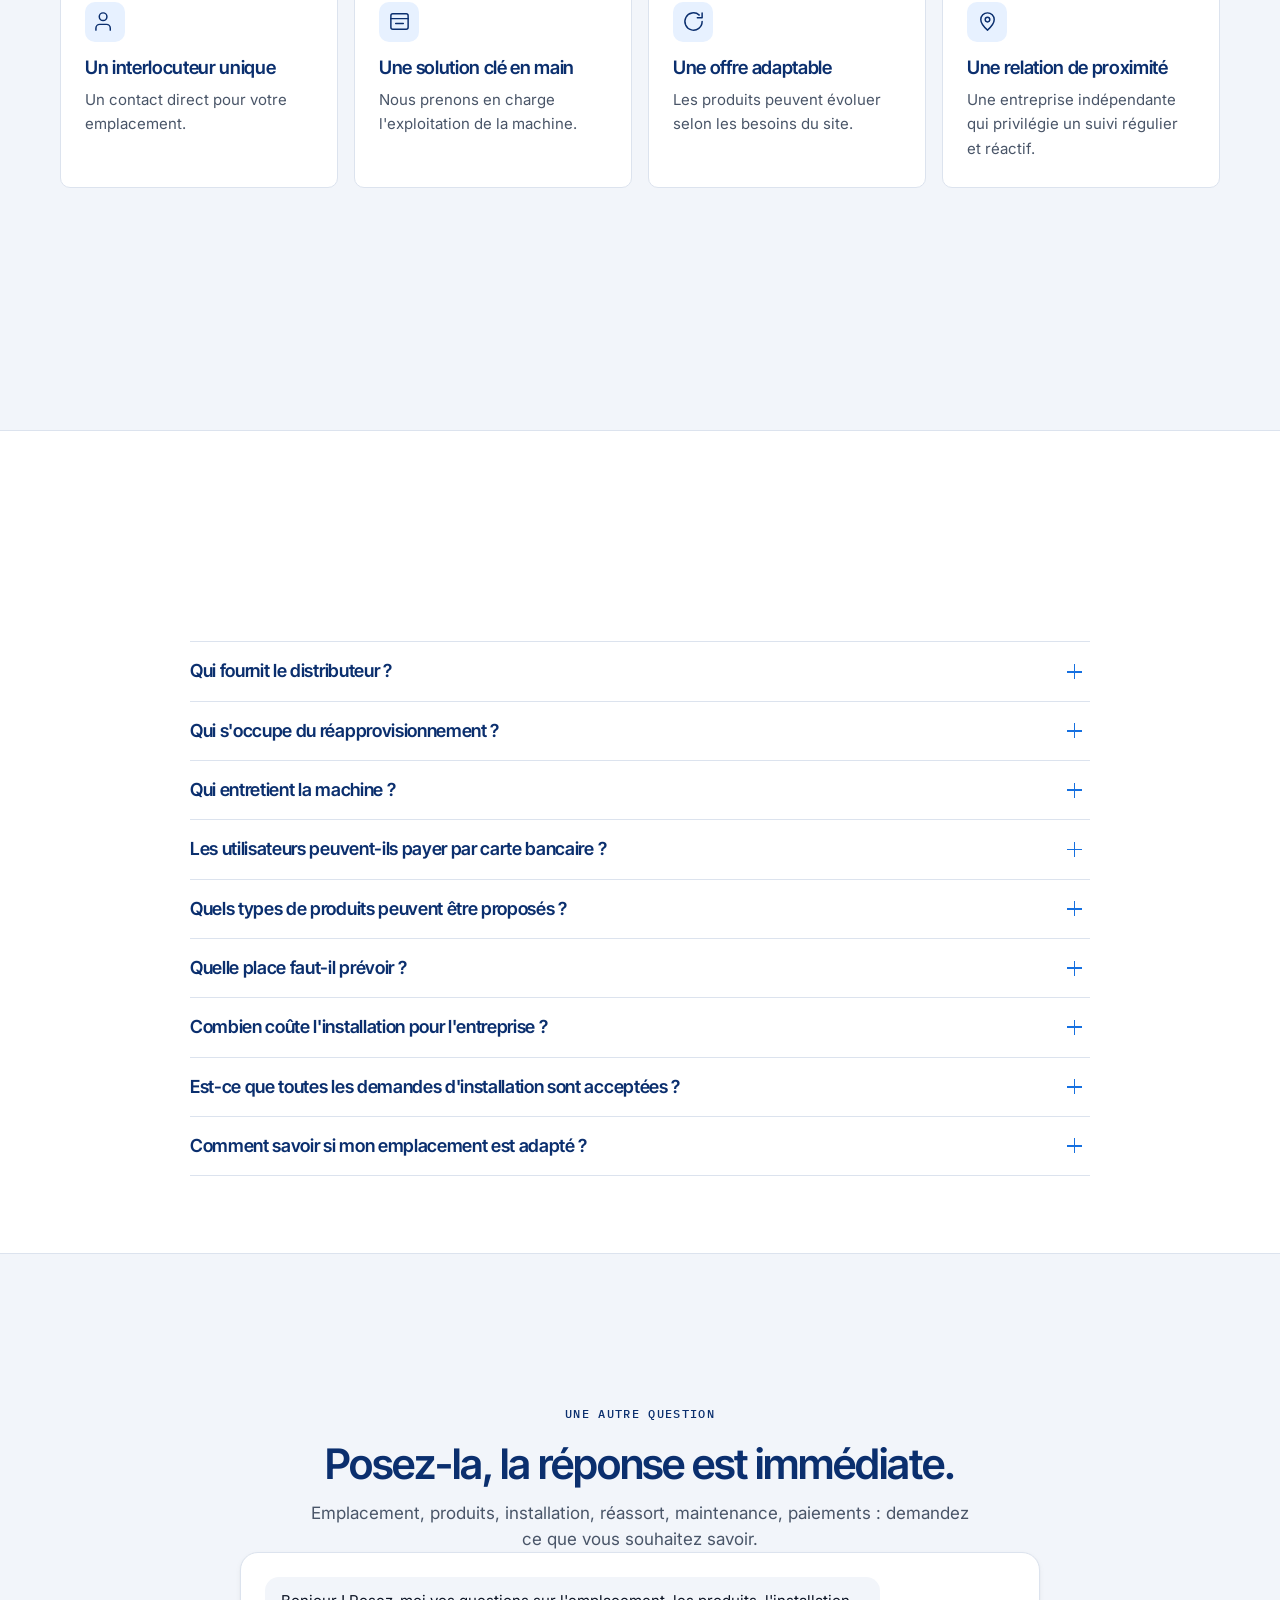
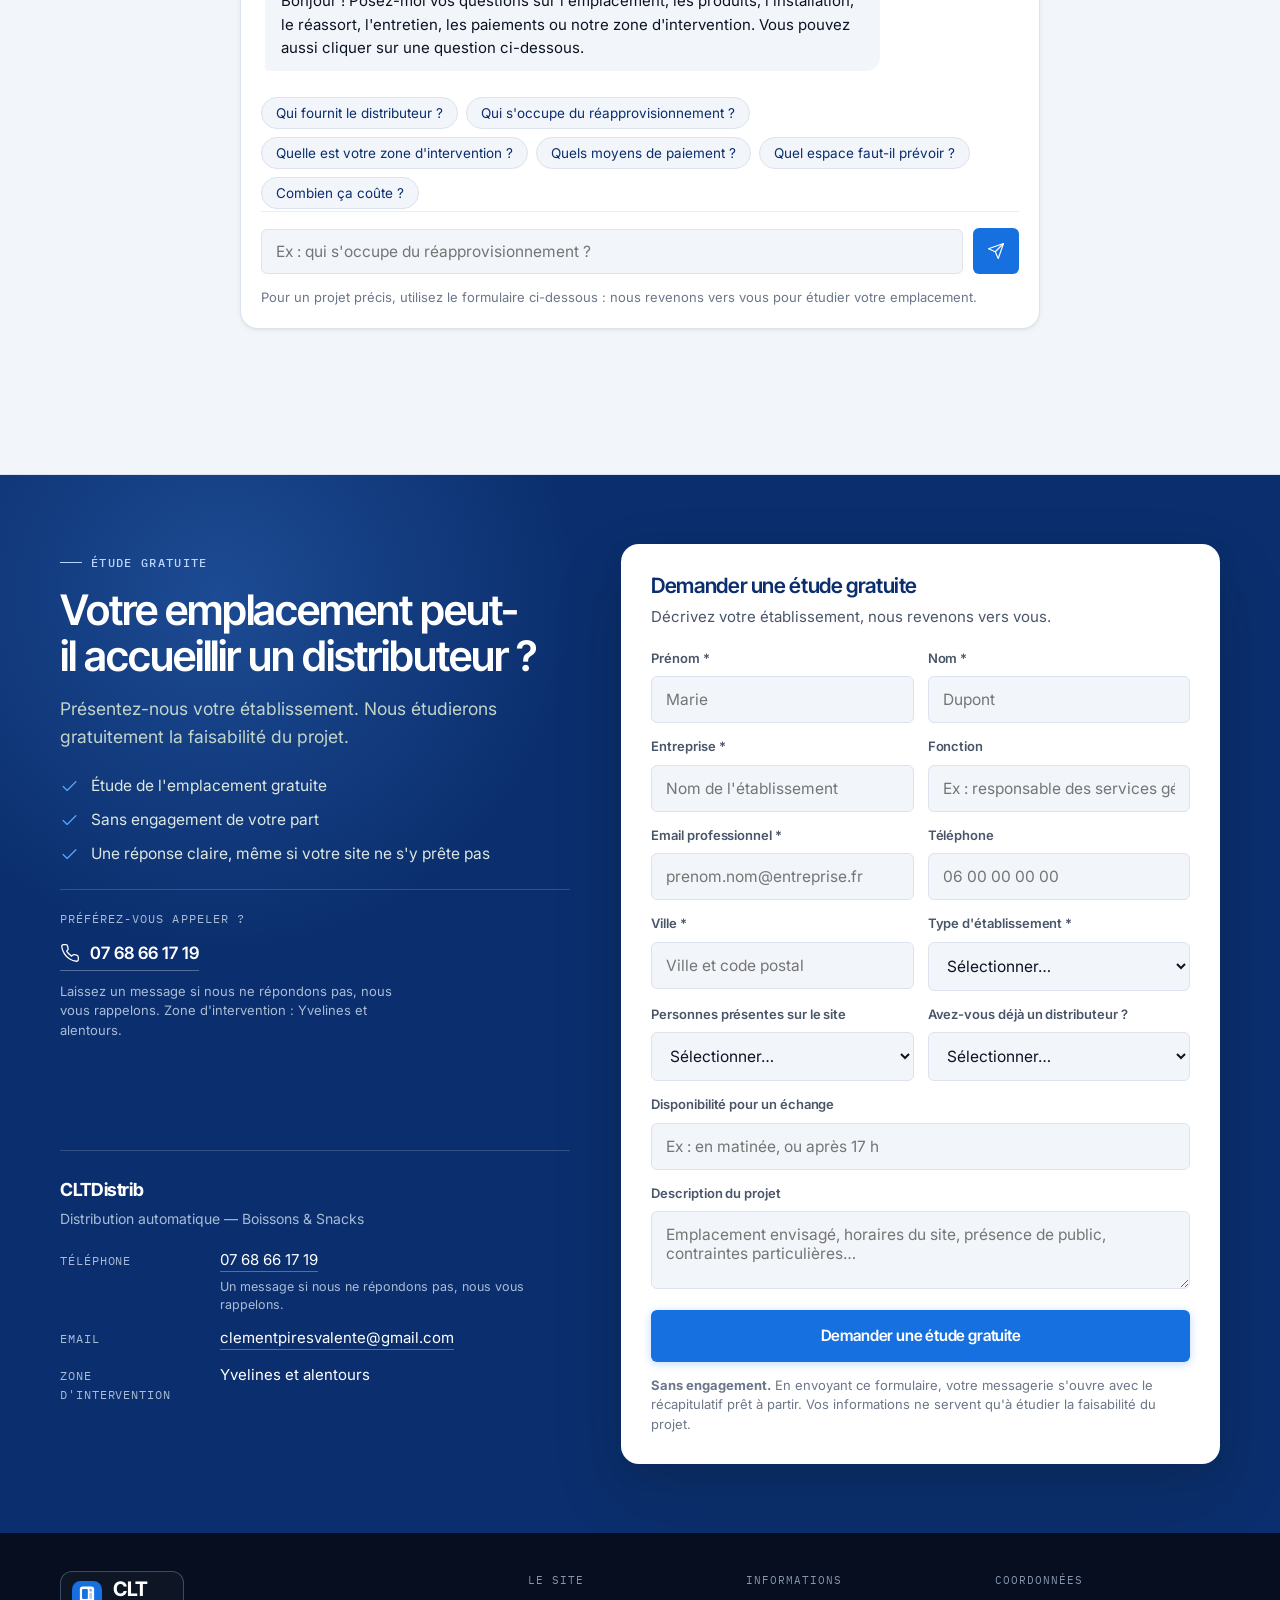
==== commit 91c897cb: "Palette du logo étendue au site, hero et logo conformes à la maquette Palette — c'est le logo qui co" ====
--- a/index.html
+++ b/index.html
@@ -37,20 +37,24 @@
 :root{
   /* Identité bleue sur fond marine. Les noms --teal* sont conservés parce que
      124 règles s'y réfèrent : seules les valeurs changent, la bascule se fait ici. */
-  --brand:#1F6FEB;
-  --brand-deep:#12408C;
-  --brand-bright:#4F9BFF;
-  --brand-tint:#E9F1FE;
+  /* Bleu électrique · bleu nuit · blanc · gris très clair */
+  /* #1C7BF5 était trop clair : le blanc dessus tombait à 4,04 (seuil 4,5) */
+  --brand:#1670E0;          /* bleu électrique — boutons, accents */
+  --brand-deep:#0B2F6E;     /* bleu profond — cartes et fonds appuyés */
+  --brand-bright:#57A6FF;   /* bleu clair — accents sur fond nuit */
+  --brand-tint:#E7F1FF;     /* bleu très pâle — aplats légers */
+  --navy:#060E1F;           /* bleu nuit — fonds sombres */
+  --navy-2:#0B1730;
 
   --bg:#FFFFFF;
   --surface:#FFFFFF;
-  --surface-alt:#F4F6FA;
-  --surface-sunk:#EBEFF6;
-  --ink:#101725;
-  --ink-soft:#4B5666;
-  --ink-faint:#6C7688;
-  --line:#DFE4EC;
-  --line-soft:#EDF0F5;
+  --surface-alt:#F2F5FA;    /* gris très clair, légèrement bleuté */
+  --surface-sunk:#E8EDF6;
+  --ink:#0C1424;
+  --ink-soft:#495568;
+  --ink-faint:#6B7789;
+  --line:#DCE3EE;
+  --line-soft:#EAEFF7;
 
   --teal:var(--brand);
   --teal-dark:var(--brand-deep);
@@ -64,10 +68,10 @@
   --red:#B14A38;
   --red-tint:#FAEBE7;
 
-  --deep:#070D18;
-  --deep-2:#0C1526;
-  --deep-line:#1C2942;
-  --deep-ink:#A9B8CE;
+  --deep:var(--navy);
+  --deep-2:var(--navy-2);
+  --deep-line:#1B2A47;
+  --deep-ink:#A7B7D0;
 
   --radius-s:6px;
   --radius-m:10px;
@@ -142,8 +146,8 @@
   transition:background-color .2s var(--ease), border-color .2s var(--ease), color .2s var(--ease), transform .2s var(--ease), box-shadow .25s var(--ease);
   text-align:center; line-height:1.25;
 }
-.btn--primary{ background:var(--teal-dark); color:#fff; box-shadow:0 1px 2px rgba(18,61,40,.2); }
-.btn--primary:hover{ background:#0C2C1D; box-shadow:0 10px 24px rgba(18,61,40,.22); transform:translateY(-2px); }
+.btn--primary{ background:var(--brand); color:#fff; box-shadow:0 2px 10px rgba(28,123,245,.28); }
+.btn--primary:hover{ background:#3B8DFF; box-shadow:0 10px 26px rgba(28,123,245,.42); transform:translateY(-2px); }
 .btn--accent{ background:var(--teal); color:#fff; }
 .btn--accent:hover{ background:var(--teal-dark); box-shadow:0 10px 24px rgba(31,107,68,.25); transform:translateY(-2px); }
 .btn--ghost{ background:transparent; color:var(--teal-dark); border-color:var(--line); }
@@ -173,16 +177,32 @@
 .nav.is-stuck{ border-bottom-color:rgba(140,175,225,.16); box-shadow:0 1px 24px rgba(0,0,0,.35); }
 .nav.is-menu-open{ z-index:61; background:var(--deep); border-bottom-color:var(--deep-line); }
 .nav .wrap{ display:flex; align-items:center; justify-content:space-between; height:78px; gap:24px; }
-.brand{ display:flex; align-items:center; gap:9px; font-family:var(--font-display); font-size:20px; font-weight:700; letter-spacing:-0.03em; flex-shrink:0; }
-/* Le symbole est un distributeur stylisé dans une pastille bleue */
-.brand__mark{ width:32px; height:32px; flex-shrink:0; display:block; }
+/* Logo en badge, comme sur la maquette : cartouche bordé, distributeur bleu,
+   CLT au-dessus de DISTRIB. Pensé pour être floqué tel quel sur une machine. */
+.brand{
+  display:inline-flex; align-items:center; gap:11px; flex-shrink:0;
+  padding:7px 15px 7px 11px; border-radius:12px;
+  border:1px solid rgba(140,180,240,.34); background:rgba(255,255,255,.035);
+  font-family:var(--font-display); transition:border-color .25s var(--ease), background-color .25s var(--ease);
+}
+.brand:hover{ border-color:rgba(140,180,240,.6); background:rgba(255,255,255,.07); }
+.brand__mark{ width:30px; height:30px; flex-shrink:0; display:block; }
 .brand__mark .bm-plate{ fill:var(--brand); }
 .brand__mark .bm-body{ fill:#fff; }
 .brand__mark .bm-cut{ fill:var(--brand); }
-.brand__name span:first-child{ color:#fff; }
-.brand__name span:last-child{ color:var(--brand-bright); font-weight:500; }
+.brand__name{ display:flex; flex-direction:column; line-height:1; }
+.brand__name span:first-child{
+  color:#fff; font-size:20px; font-weight:700; letter-spacing:-0.02em;
+}
+.brand__name span:last-child{
+  color:var(--brand-bright); font-size:9.5px; font-weight:600;
+  letter-spacing:.30em; text-transform:uppercase; margin-top:4px;
+}
 .nav__links{ display:flex; align-items:center; gap:clamp(14px,1.6vw,26px); }
-.nav__link{ font-size:14px; font-weight:500; color:#B4C3D8; position:relative; padding:4px 0; white-space:nowrap; }
+.nav__link{
+  font-size:12px; font-weight:600; color:#B4C3D8; position:relative; padding:4px 0; white-space:nowrap;
+  text-transform:uppercase; letter-spacing:.085em;
+}
 .nav__link:hover{ color:#fff; }
 .nav__link::after{ content:''; position:absolute; left:0; right:100%; bottom:-2px; height:1.5px; background:var(--teal); transition:right .28s var(--ease); }
 .nav__link:hover::after{ right:0; }
@@ -267,13 +287,24 @@
   content:''; position:absolute; top:-320px; right:-200px; width:820px; height:820px; border-radius:50%;
   background:radial-gradient(circle, rgba(79,155,255,.22), transparent 66%); pointer-events:none;
 }
-/* Arcs concentriques discrets, repris du visuel */
+/* Arcs concentriques, repris du visuel d'identité */
 .hero::after{
-  content:''; position:absolute; left:-14%; top:50%; width:900px; height:900px;
+  content:''; position:absolute; left:-20%; top:50%; width:1020px; height:1020px;
   transform:translateY(-50%); border-radius:50%; pointer-events:none;
-  border:1px solid rgba(120,170,255,.09);
-  box-shadow:0 0 0 90px rgba(120,170,255,.035), 0 0 0 180px rgba(120,170,255,.02);
-}
+  border:1px solid rgba(120,170,255,.13);
+  box-shadow:
+    0 0 0 1px rgba(120,170,255,.05),
+    inset 0 0 0 130px rgba(120,170,255,.028),
+    inset 0 0 0 131px rgba(120,170,255,.10),
+    inset 0 0 0 265px rgba(120,170,255,.022),
+    inset 0 0 0 266px rgba(120,170,255,.07);
+}
+/* Boutons du hero : capitales espacées, comme sur la maquette */
+.hero__cta .btn{
+  text-transform:uppercase; letter-spacing:.075em; font-size:13.5px; padding:16px 26px;
+}
+.hero__cta .btn--primary{ background:var(--brand); box-shadow:0 10px 30px rgba(28,123,245,.34); }
+.hero__cta .btn--primary:hover{ background:#3B8DFF; box-shadow:0 14px 38px rgba(28,123,245,.46); }
 .hero .wrap{ position:relative; z-index:2; }
 .hero .eyebrow{ color:var(--brand-bright); }
 .hero .eyebrow::before{ background:var(--brand-bright); }
@@ -1838,21 +1869,12 @@
   <header class="hero" id="top">
     <div class="wrap">
       <div class="hero__text">
-        <span class="eyebrow reveal-hero" style="--d:0ms">Distribution automatique — boissons &amp; snacks</span>
-        <h1 class="hero__title reveal-hero" style="--d:90ms">Une <em>solution clé en main</em> : boissons et snacks sur votre site.</h1>
-        <p class="lede reveal-hero" style="--d:190ms">CLTDistrib installe et exploite des distributeurs automatiques adaptés aux entreprises, établissements et lieux accueillant du personnel ou du public.</p>
-        <div class="hero__cta reveal-hero" style="--d:280ms">
-          <a href="#contact" class="btn btn--primary">Étudier mon emplacement</a>
-          <a href="#offre" class="btn btn--ghost">Découvrir la solution</a>
-        </div>
-        <p class="hero__note reveal-hero" style="--d:360ms">
-          <svg class="icon" viewBox="0 0 24 24"><path d="M20 6 9 17l-5-5"/></svg>
-          Étude de l'emplacement gratuite et sans engagement.
-        </p>
-        <p class="hero__geo reveal-hero" style="--d:430ms">
-          <svg class="icon" viewBox="0 0 24 24"><path d="M12 21s7-6.1 7-11a7 7 0 1 0-14 0c0 4.9 7 11 7 11z"/><circle cx="12" cy="10" r="2.4"/></svg>
-          Zone d'intervention : <b>Yvelines et alentours</b>
-        </p>
+        <h1 class="hero__title reveal-hero" style="--d:60ms">Votre partenaire<br><em>distribution automatique</em></h1>
+        <p class="lede reveal-hero" style="--d:160ms">Nous installons, approvisionnons et entretenons vos distributeurs de boissons et snacks.</p>
+        <div class="hero__cta reveal-hero" style="--d:250ms">
+          <a href="#contact" class="btn btn--primary">Demander une étude</a>
+          <a href="#offre" class="btn btn--ghost">Nos solutions</a>
+        </div>
       </div>
 
       <div class="hero__visual reveal-hero" style="--d:200ms">
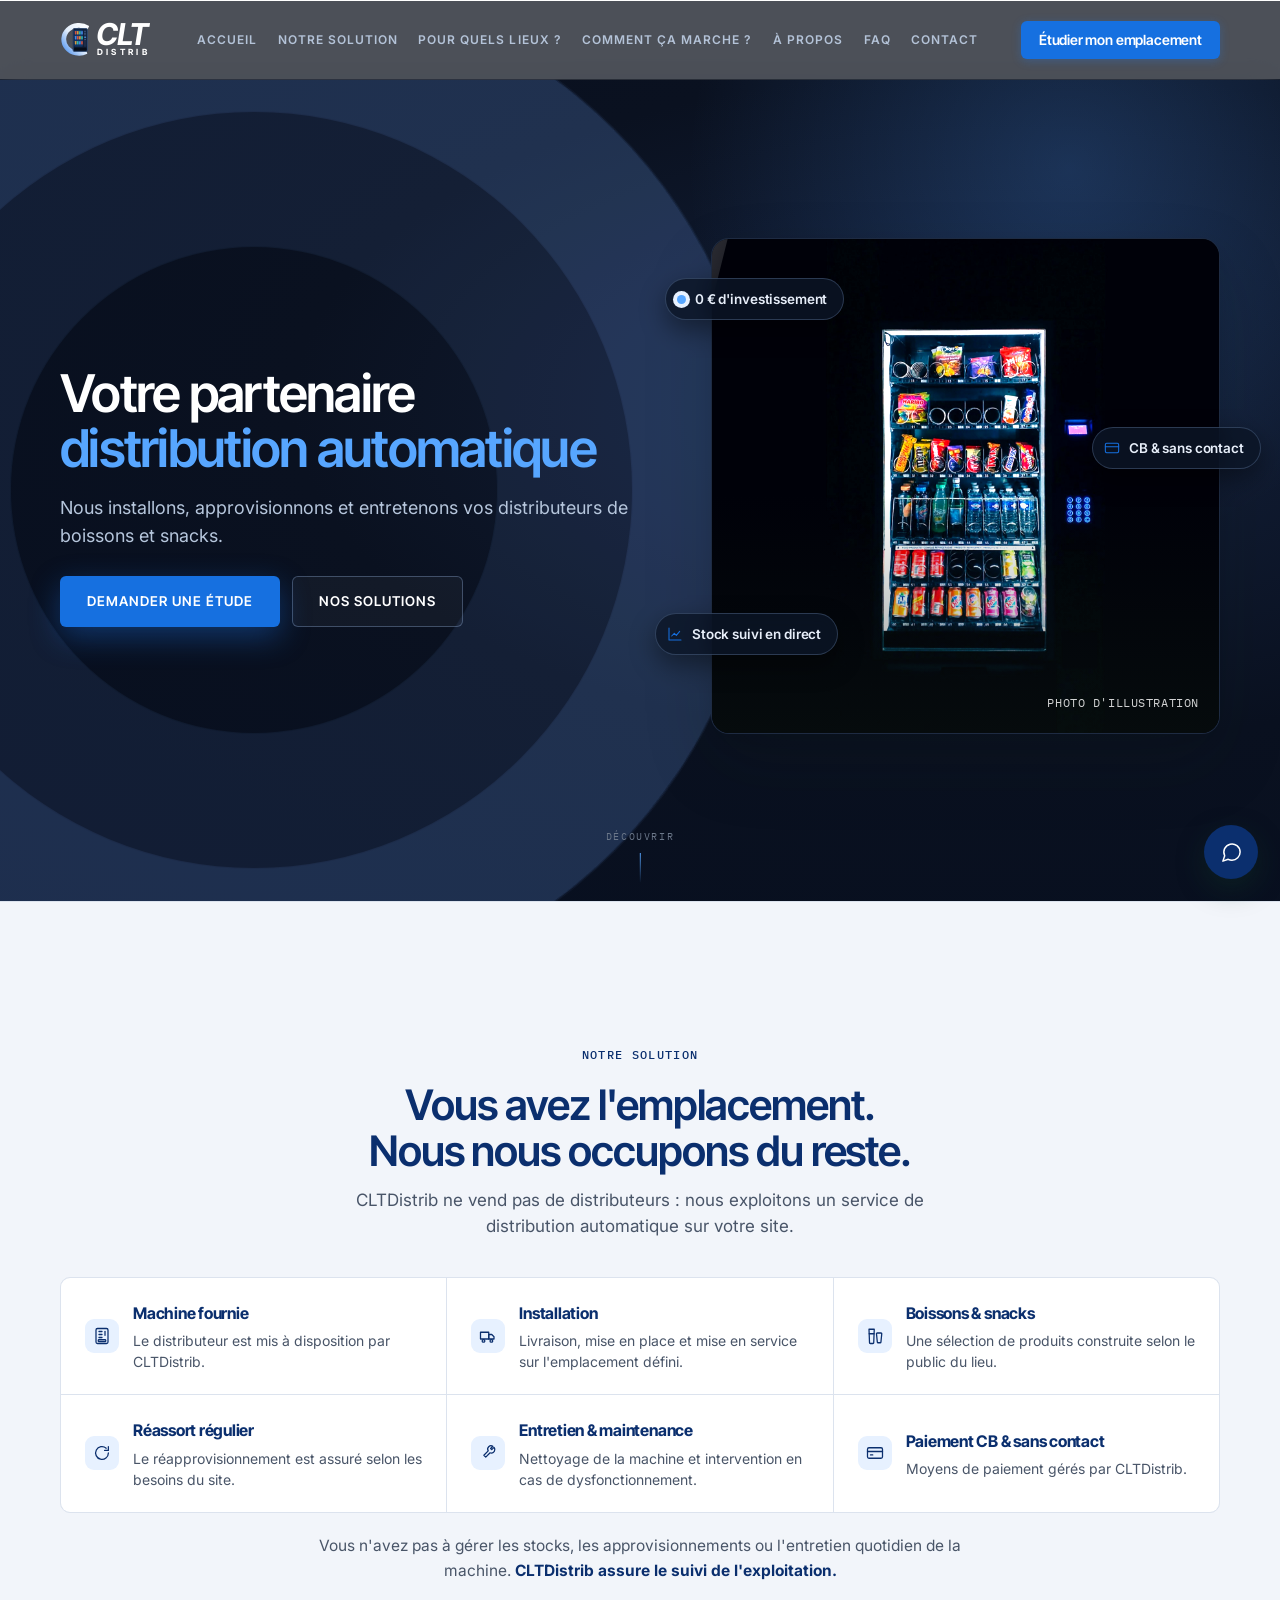
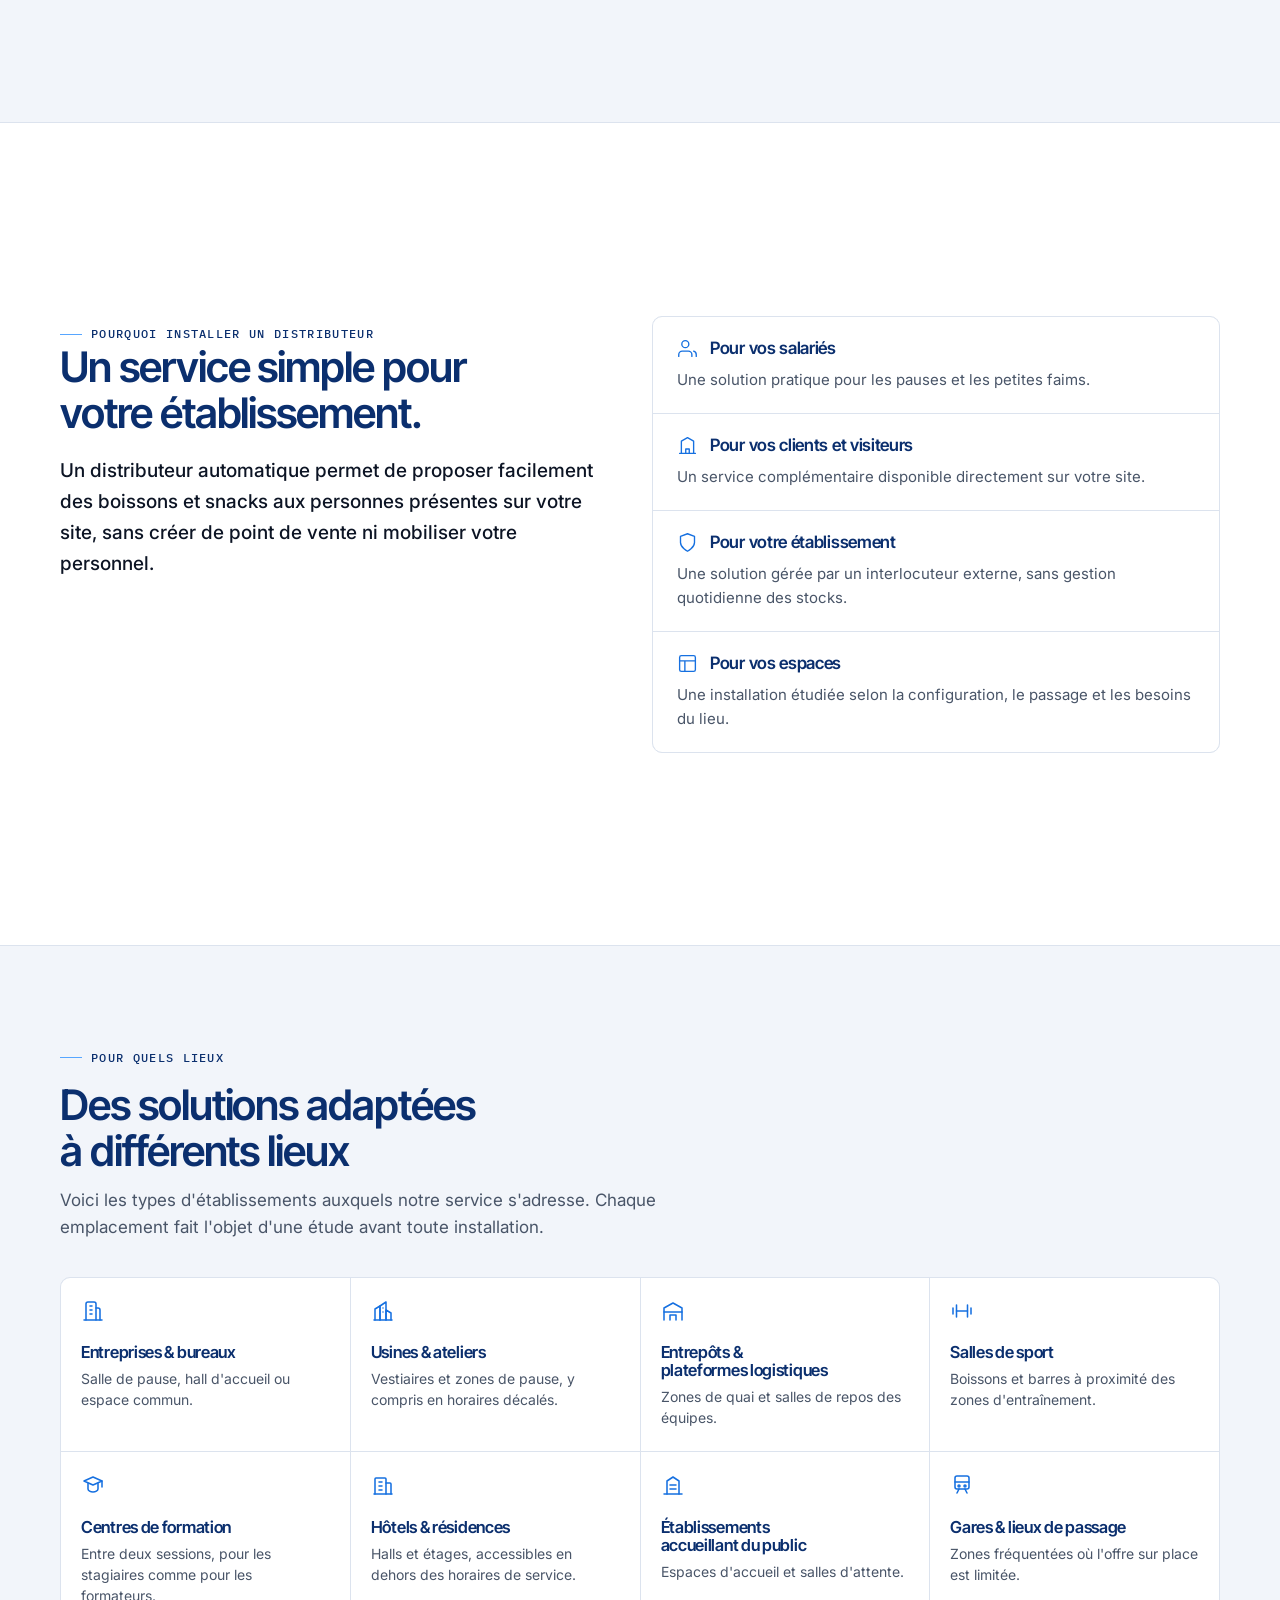
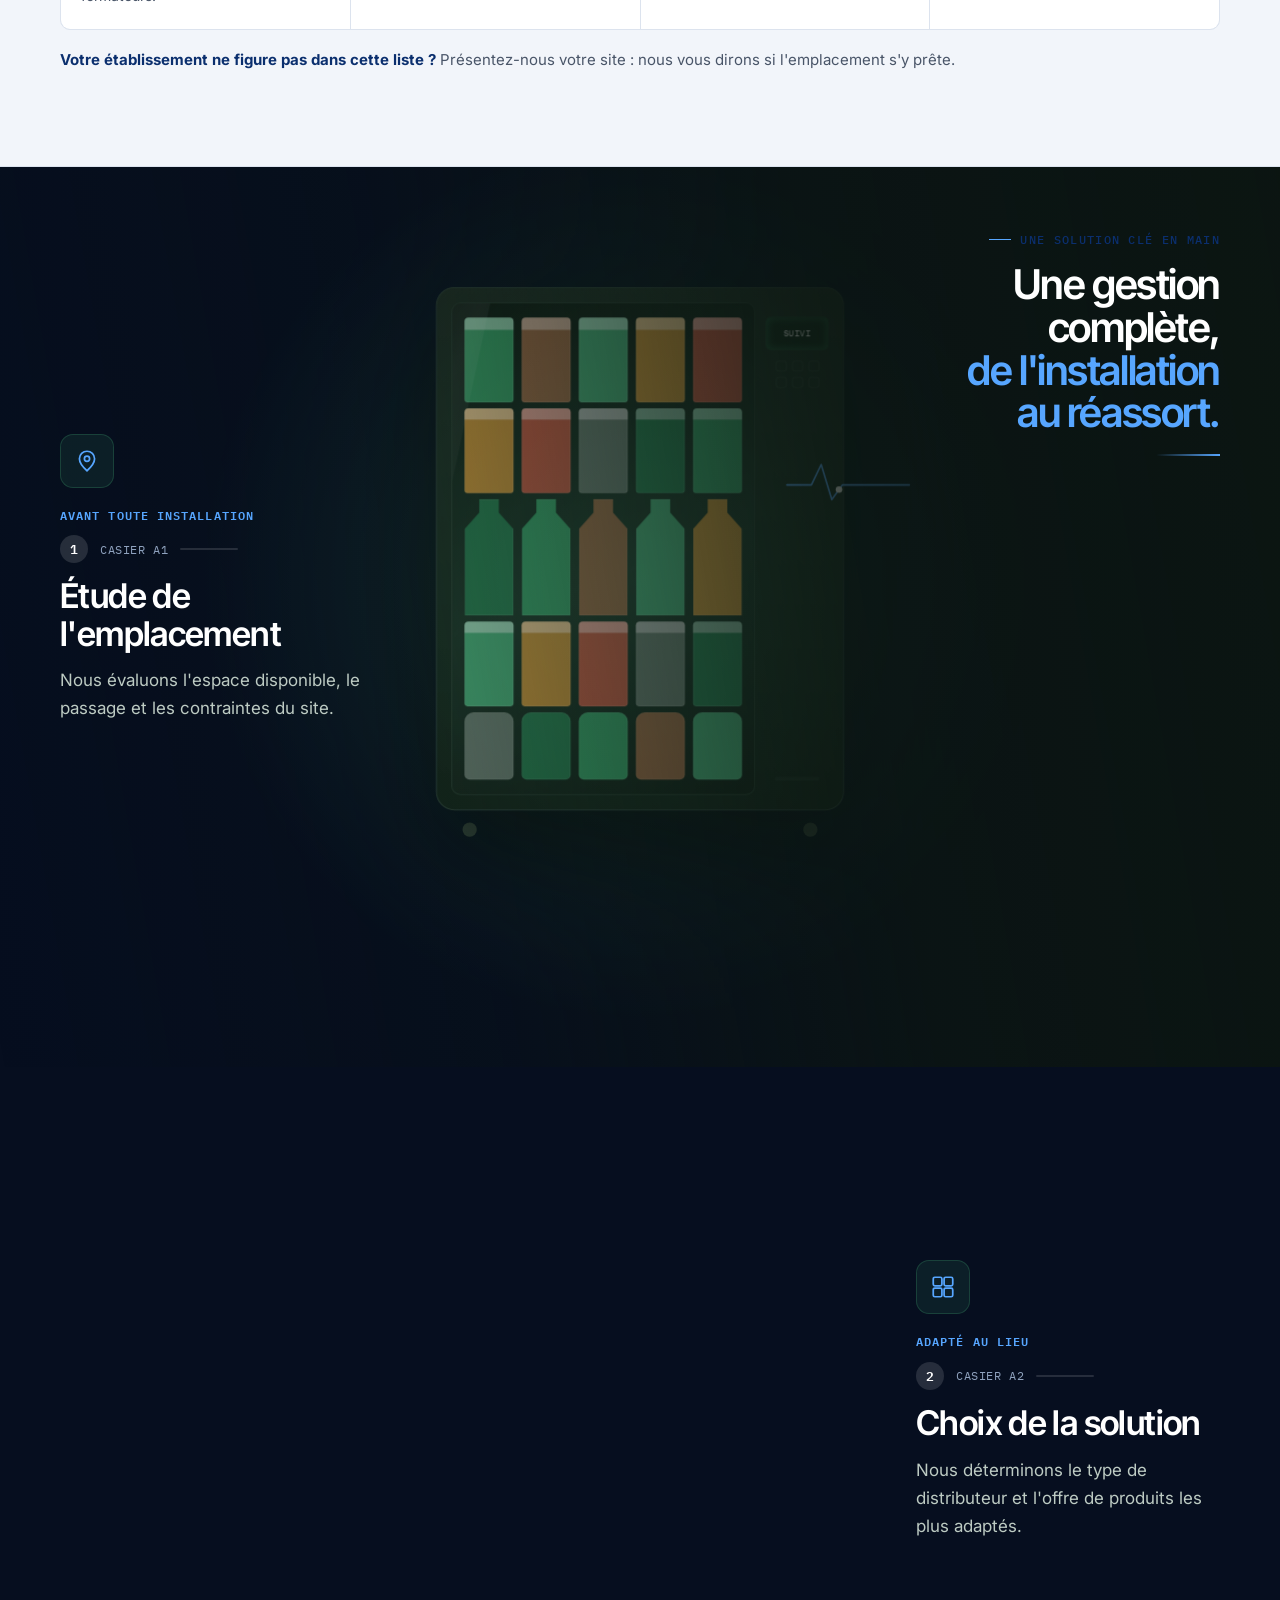
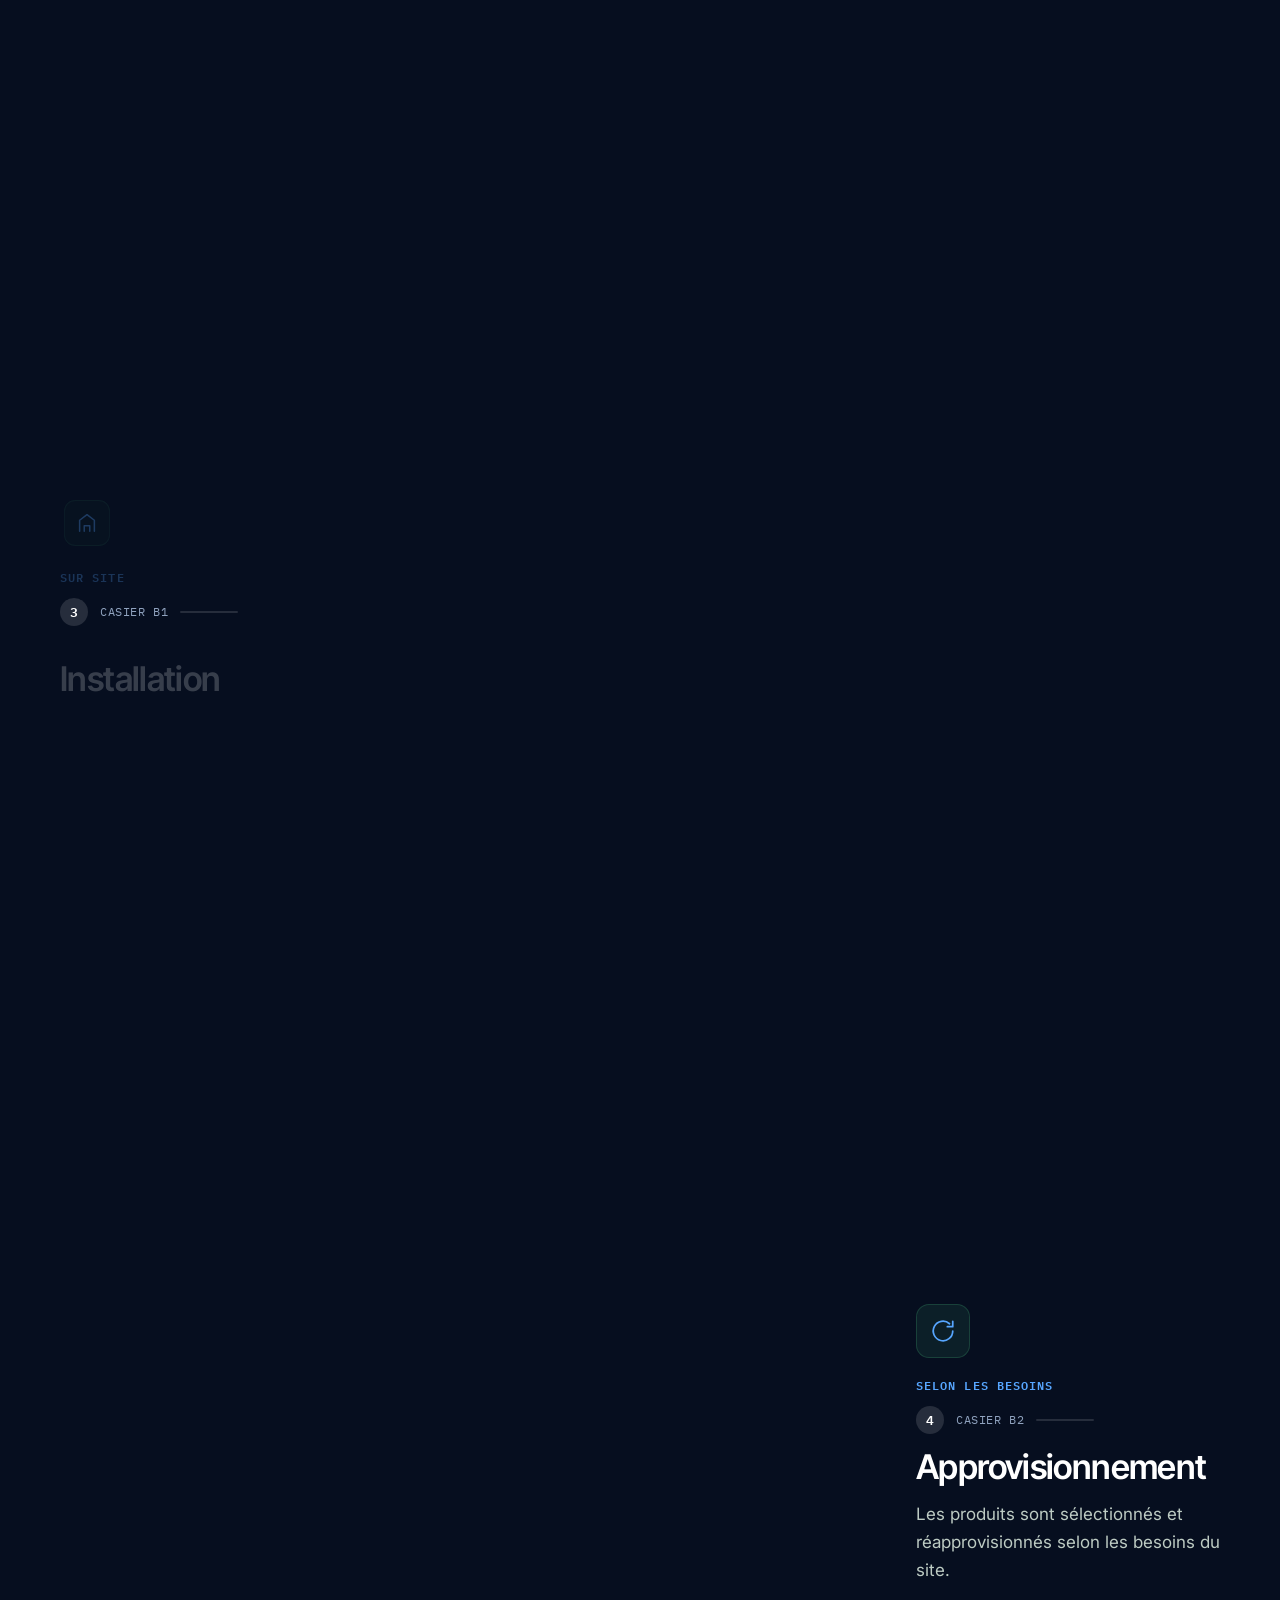
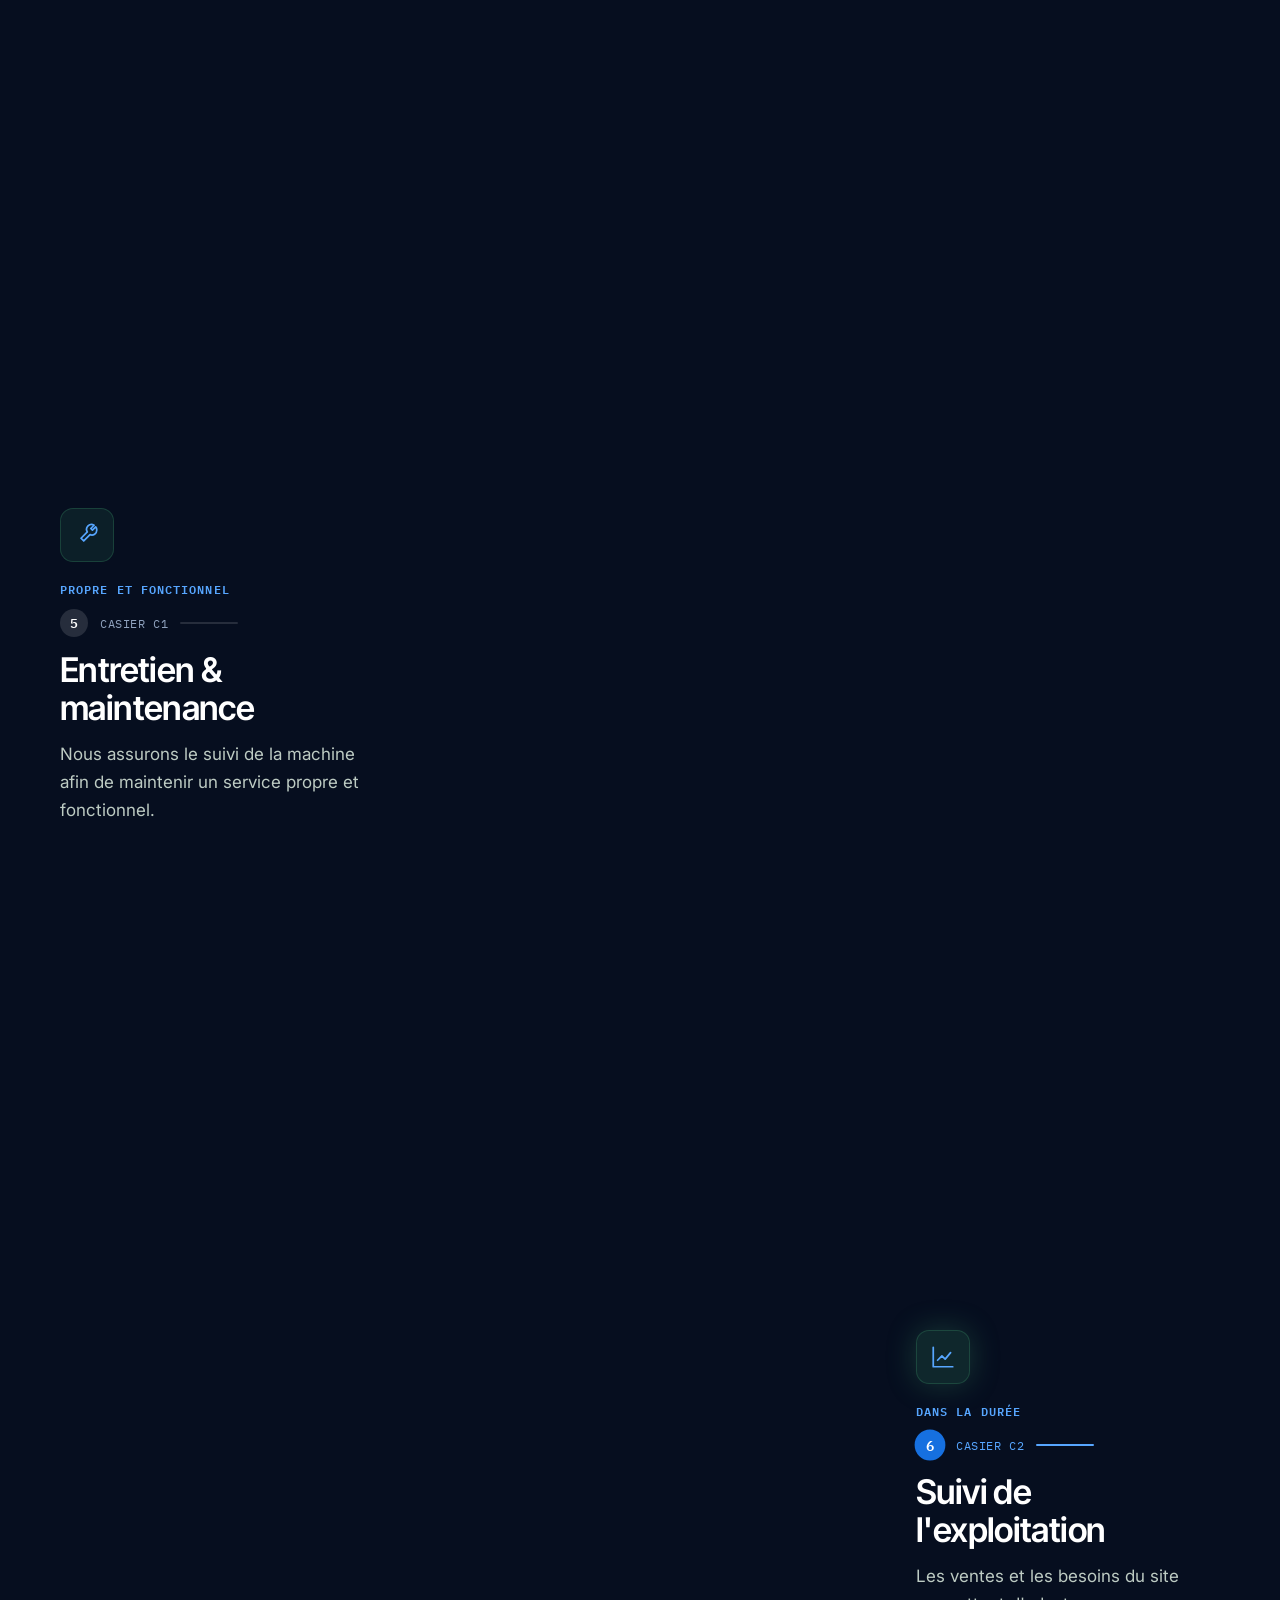
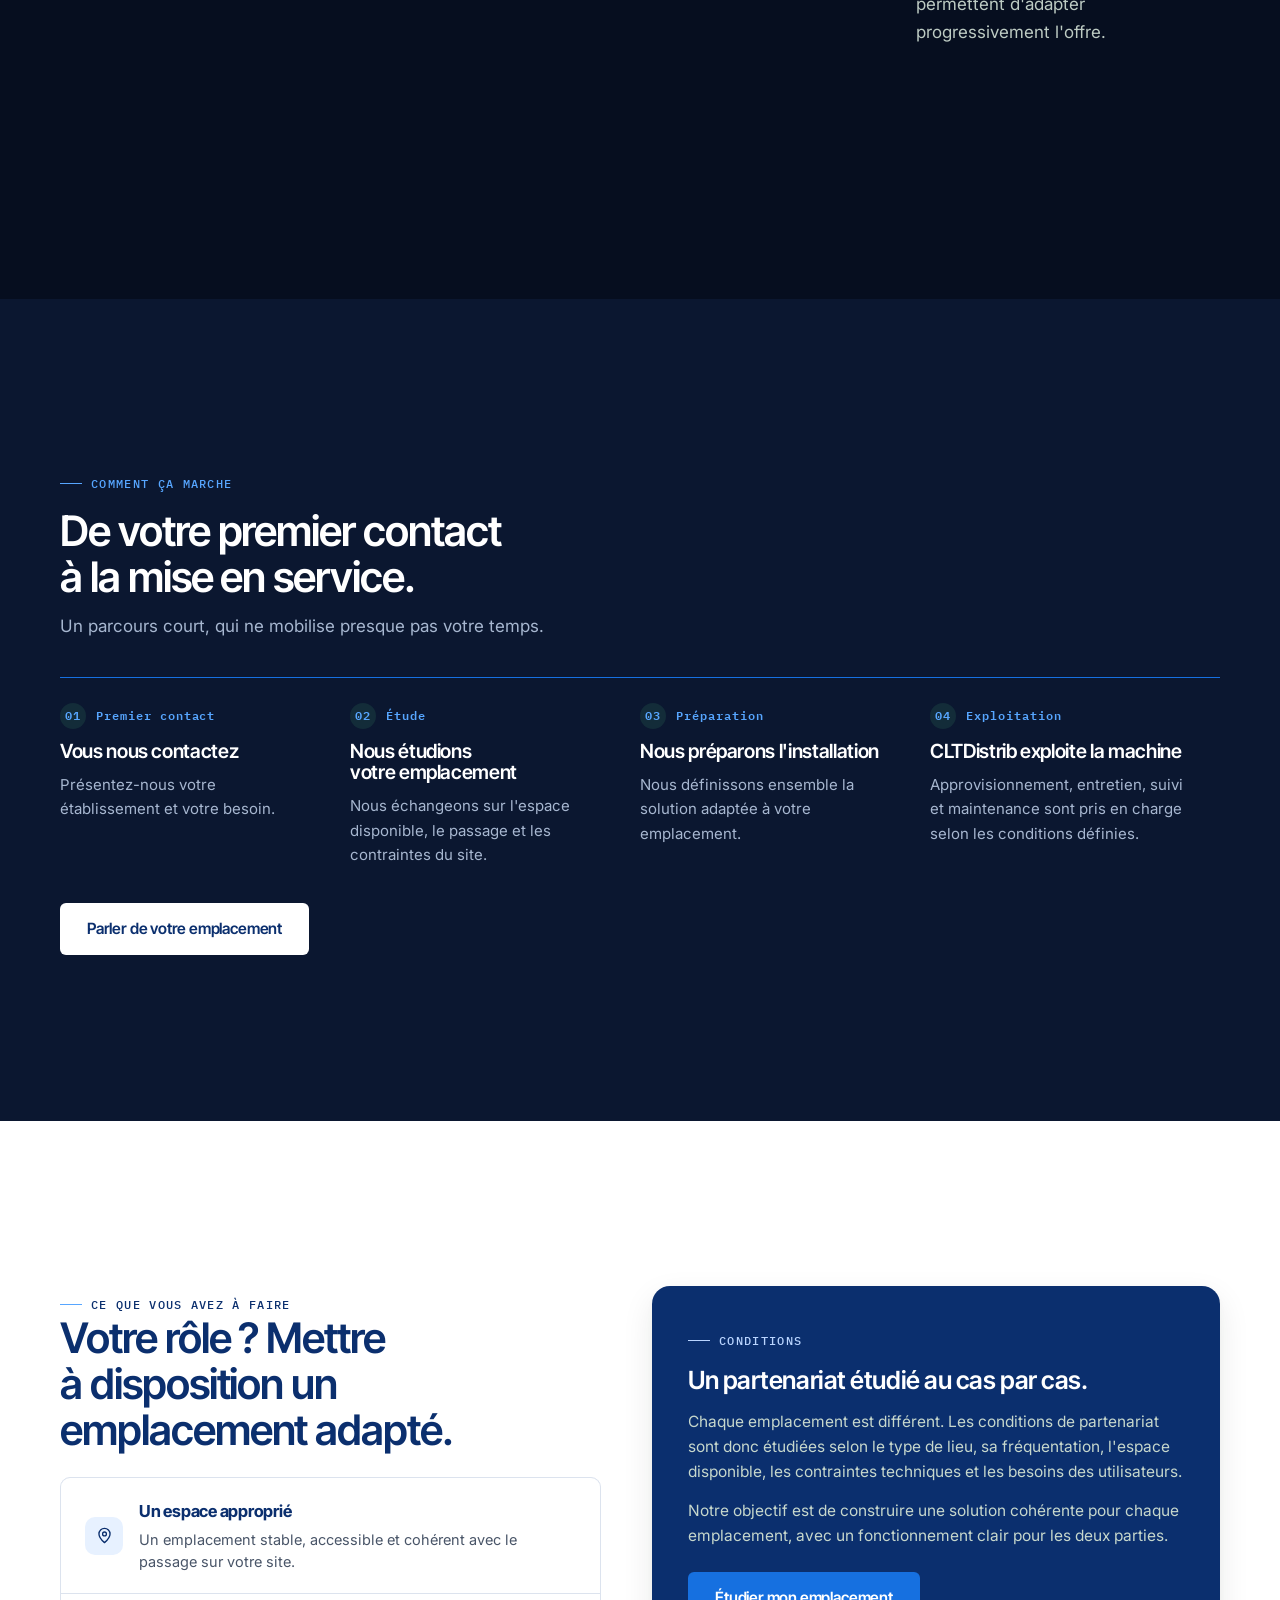
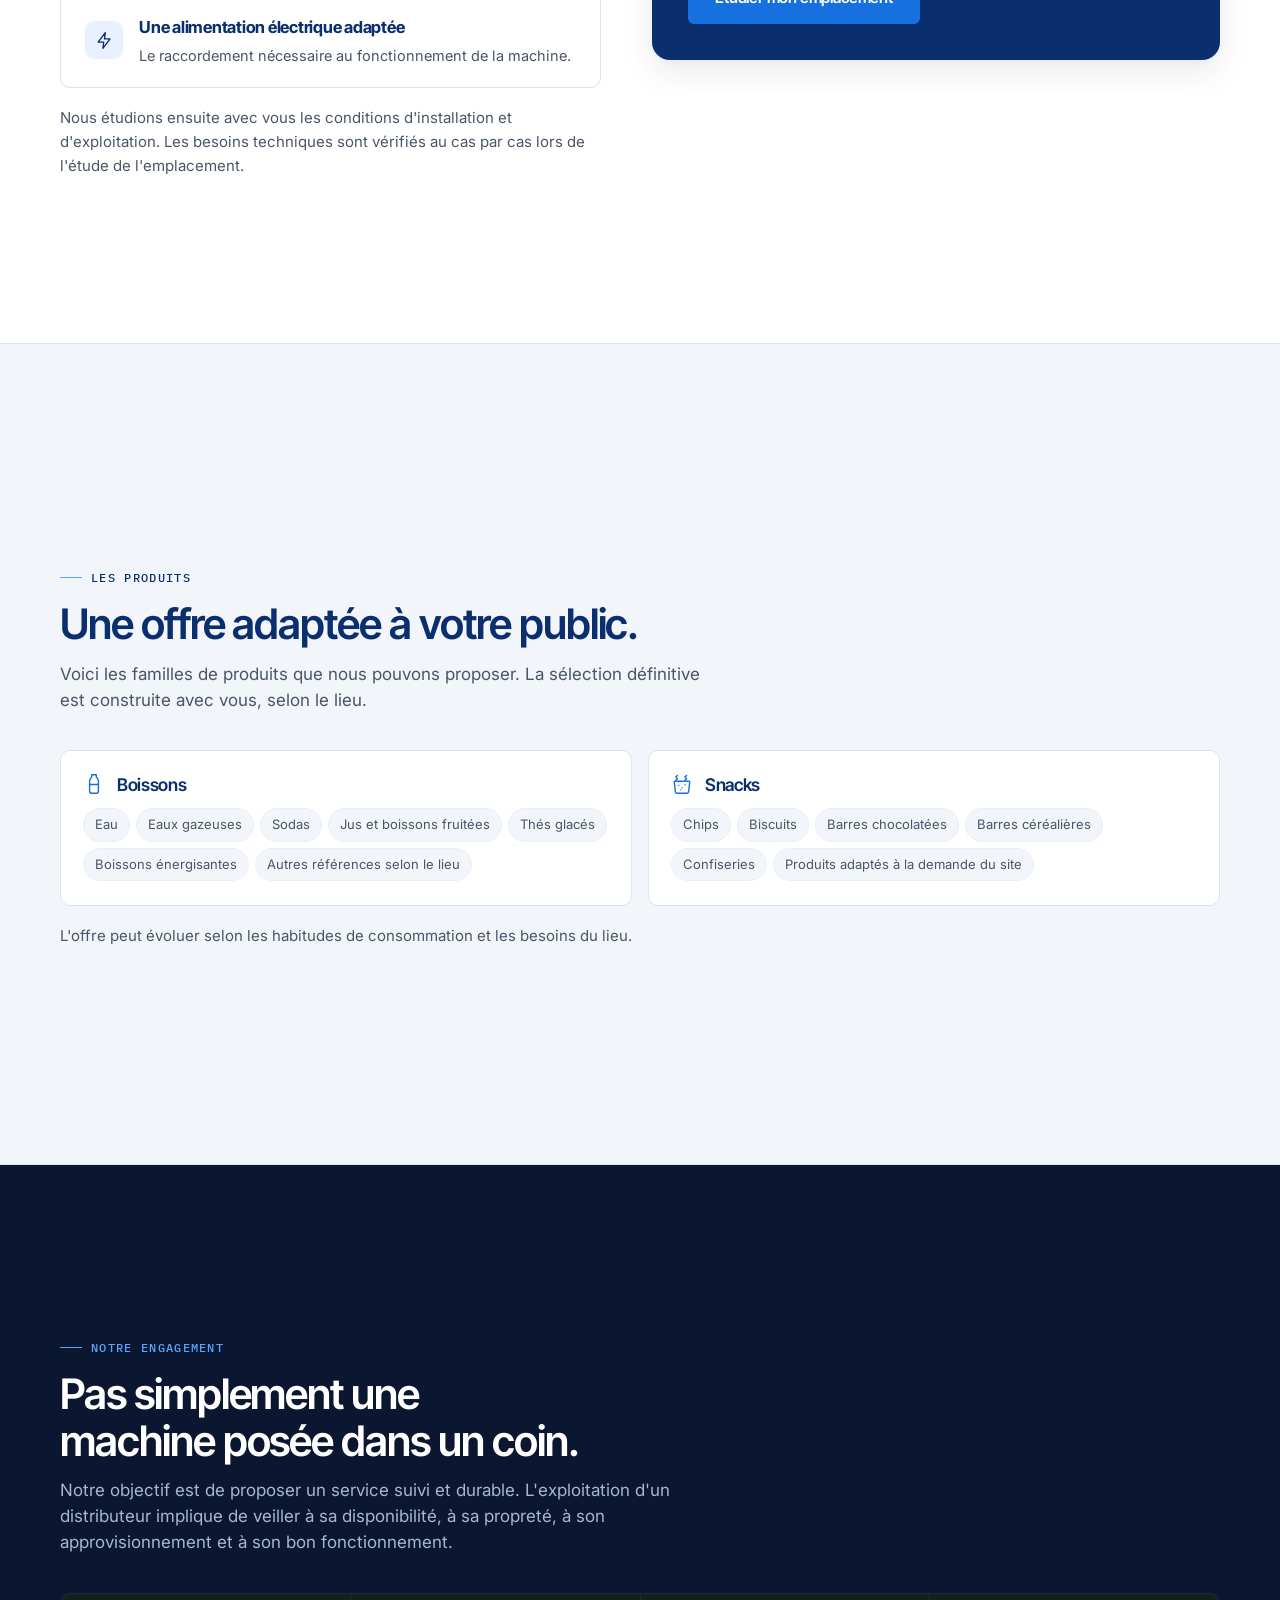
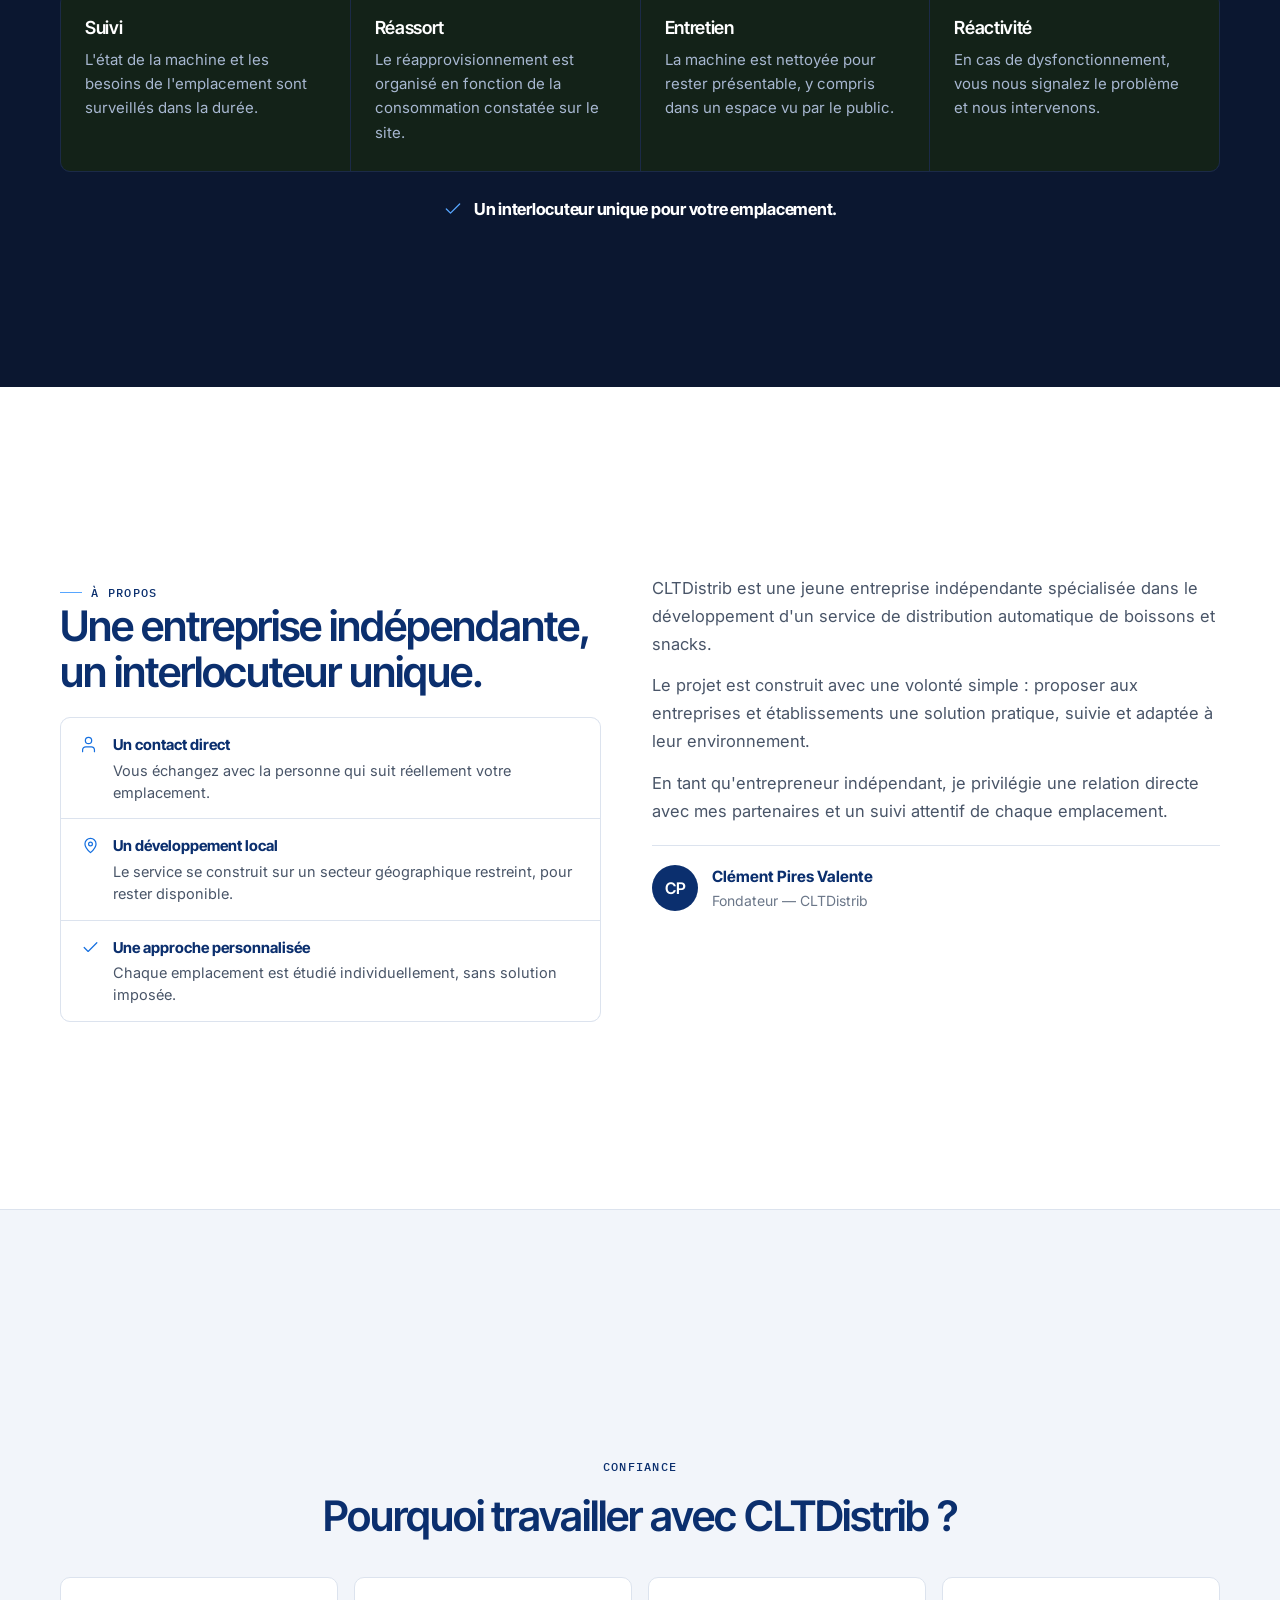
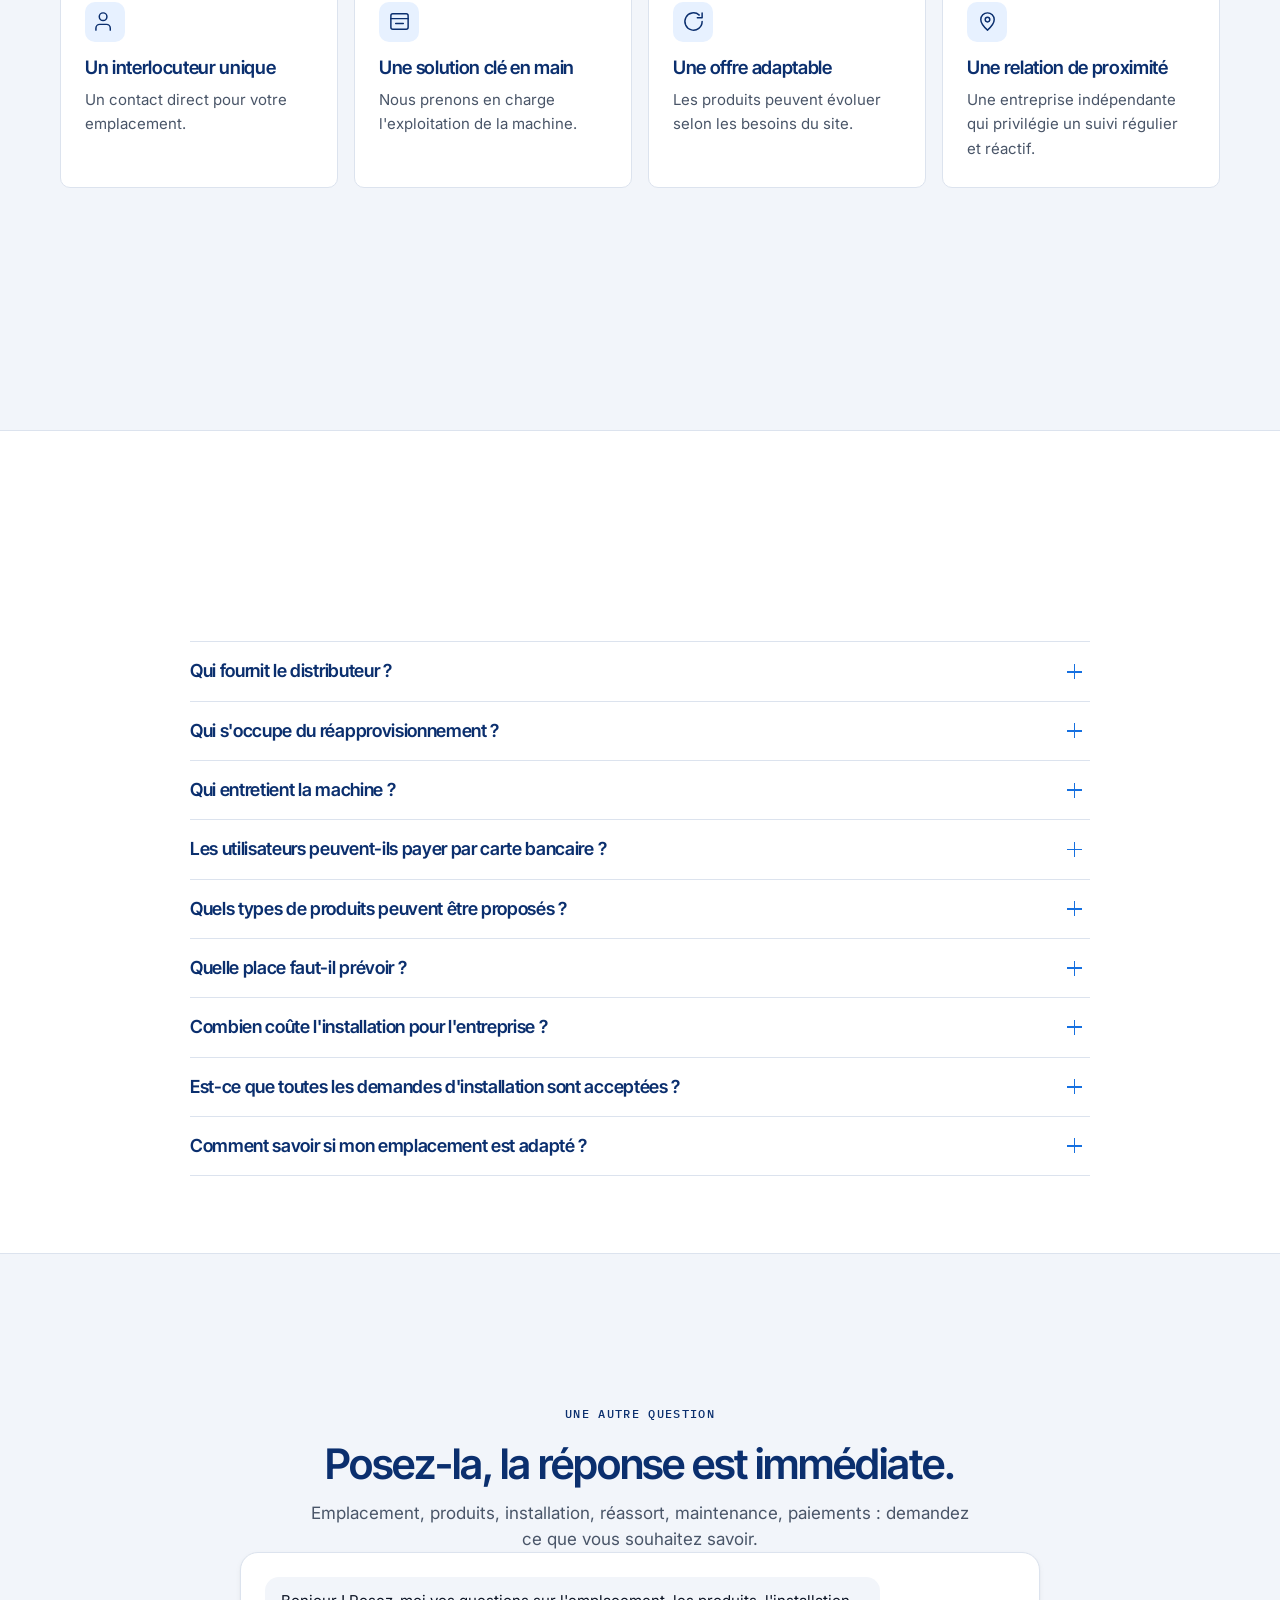
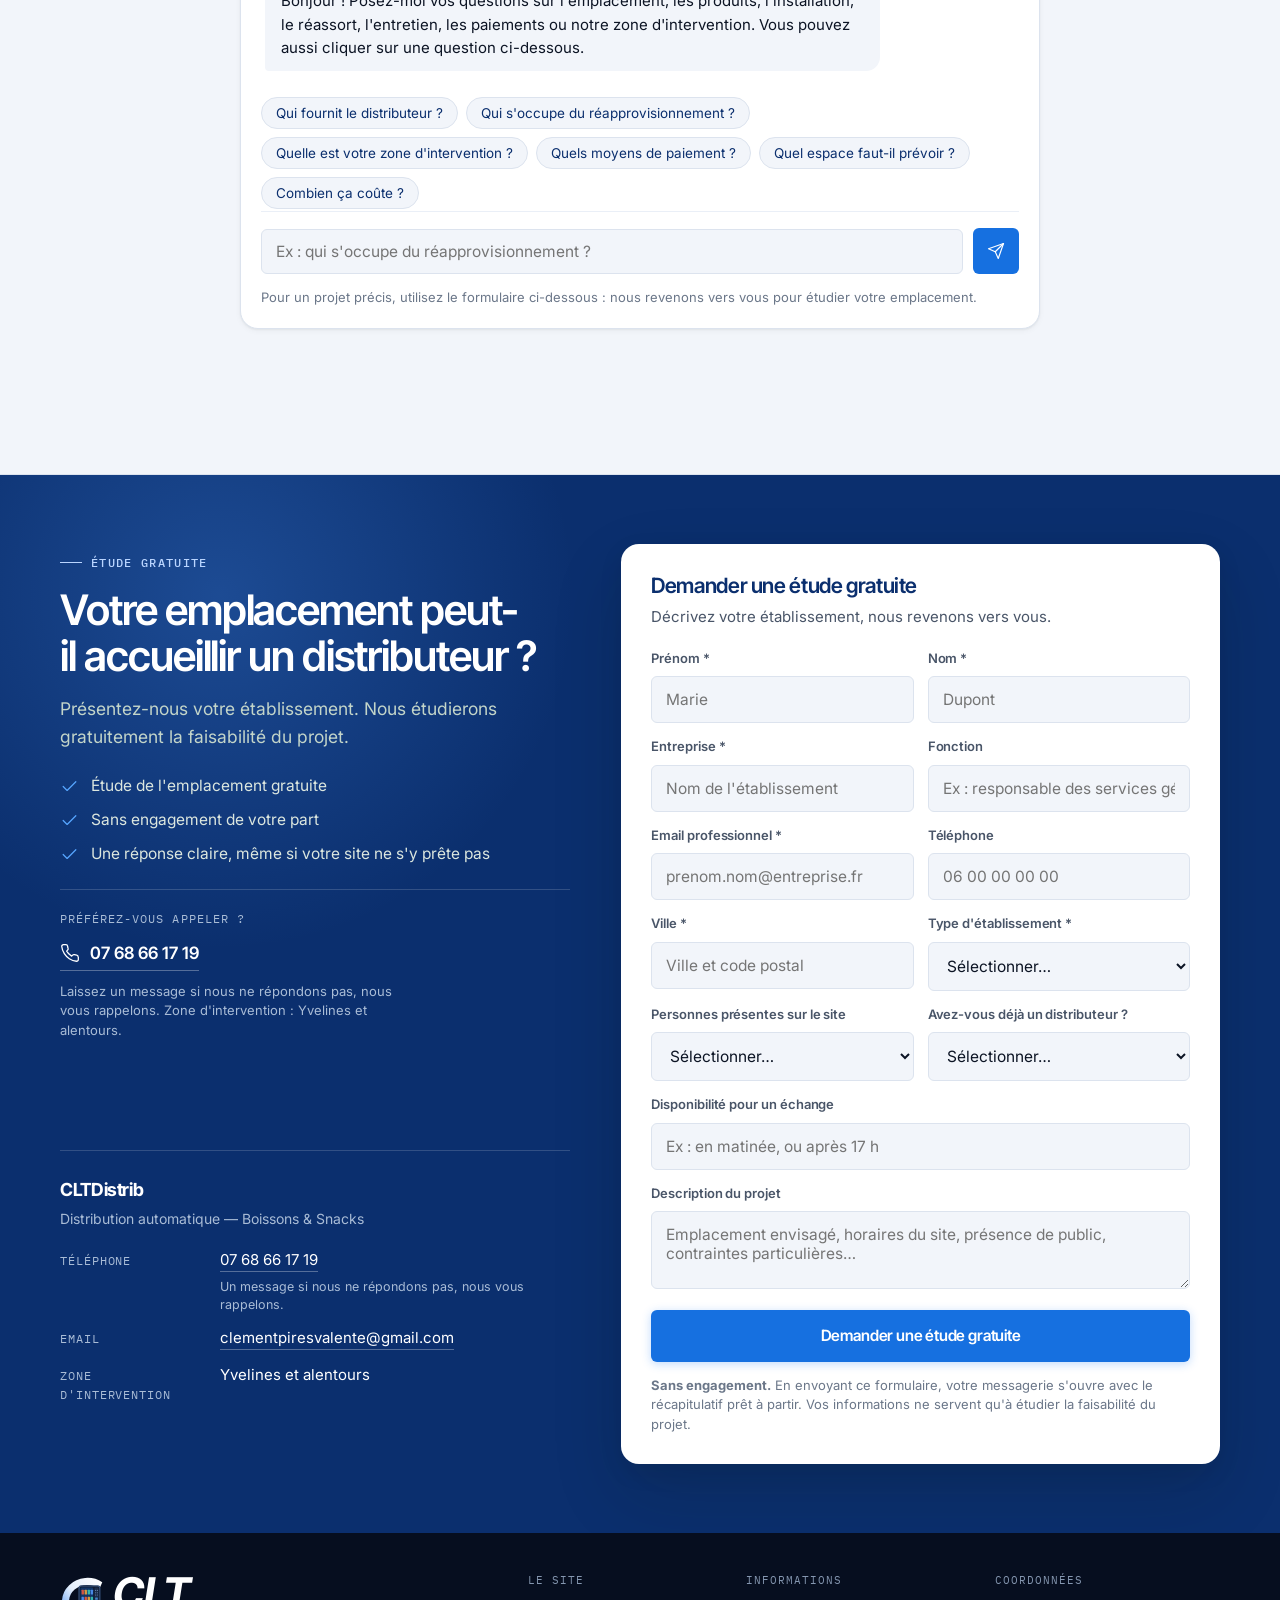
==== commit d2b2853b: "Logo officiel en vectoriel : header, footer, favicon et espace pro Le lettrage texte laisse place à " ====
--- a/index.html
+++ b/index.html
@@ -25,7 +25,8 @@
   "areaServed": "Yvelines et alentours"
 }
 </script>
-<link rel="icon" href="data:image/svg+xml,%3Csvg xmlns='http://www.w3.org/2000/svg' viewBox='0 0 32 32'%3E%3Crect width='32' height='32' rx='9' fill='%231F6FEB'/%3E%3Crect x='8.4' y='5.8' width='15.2' height='20.4' rx='3' fill='%23fff'/%3E%3Crect x='10.7' y='8.4' width='6.2' height='10.8' rx='1.3' fill='%231F6FEB'/%3E%3Crect x='18.5' y='12.5' width='2.8' height='6.7' rx='1' fill='%231F6FEB' opacity='.35'/%3E%3Crect x='10.7' y='21.2' width='10.6' height='2.5' rx='1.25' fill='%231F6FEB' opacity='.8'/%3E%3C/svg%3E">
+<link rel="icon" href="data:image/svg+xml,%3Csvg%20xmlns='http://www.w3.org/2000/svg'%20width='56'%20height='56'%20viewBox='0%200%2056%2056'%3E%3Crect%20width='56'%20height='56'%20rx='12'%20fill='%230B1730'/%3E%3Cg%20transform='translate(6,2)%20scale(.95)'%3E%3Cpath%20d='M44.5%207.5A27%2025%200%201%200%2041.7%2050.1L39.3%2042.8A19.5%2017.5%200%201%201%2041.5%2014.6Z'%20fill='%237FB6FF'/%3E%3Crect%20x='19.5'%20y='11'%20width='23'%20height='36'%20rx='2.6'%20fill='%230F1C33'/%3E%3Crect%20x='20.05'%20y='11.55'%20width='21.9'%20height='34.9'%20rx='2.2'%20fill='none'%20stroke='%2341618F'%20stroke-width='1.2'/%3E%3Crect%20x='21.6'%20y='13.2'%20width='13.4'%20height='26'%20rx='1.4'%20fill='%23123563'/%3E%3Crect%20x='22.9'%20y='15.6'%20width='3'%20height='5.4'%20rx='.8'%20fill='%23E4573D'/%3E%3Crect%20x='27'%20y='15.6'%20width='3'%20height='5.4'%20rx='.8'%20fill='%23E8A33D'/%3E%3Crect%20x='31.1'%20y='15.6'%20width='3'%20height='5.4'%20rx='.8'%20fill='%2335C0B0'/%3E%3Crect%20x='22.9'%20y='23.4'%20width='3'%20height='5.4'%20rx='.8'%20fill='%235AA0FF'/%3E%3Crect%20x='27'%20y='23.4'%20width='3'%20height='5.4'%20rx='.8'%20fill='%23E4573D'/%3E%3Crect%20x='31.1'%20y='23.4'%20width='3'%20height='5.4'%20rx='.8'%20fill='%23E8A33D'/%3E%3Crect%20x='22.9'%20y='31.2'%20width='3'%20height='5.4'%20rx='.8'%20fill='%23E8A33D'/%3E%3Crect%20x='27'%20y='31.2'%20width='3'%20height='5.4'%20rx='.8'%20fill='%2335C0B0'/%3E%3Crect%20x='31.1'%20y='31.2'%20width='3'%20height='5.4'%20rx='.8'%20fill='%235AA0FF'/%3E%3Crect%20x='36.3'%20y='13.2'%20width='4.2'%20height='26'%20rx='1.2'%20fill='%231F3253'/%3E%3Crect%20x='37'%20y='15.4'%20width='2.8'%20height='6.4'%20rx='.7'%20fill='%237C97BF'/%3E%3Crect%20x='37'%20y='23.6'%20width='2.8'%20height='2.6'%20rx='.6'%20fill='%235AA0FF'/%3E%3Crect%20x='21.6'%20y='41'%20width='18.9'%20height='4'%20rx='1.3'%20fill='%23050C18'/%3E%3C/g%3E%3C/svg%3E">
+<link rel="apple-touch-icon" href="images/favicon.svg">
 <link rel="preconnect" href="https://fonts.googleapis.com">
 <link rel="preconnect" href="https://fonts.gstatic.com" crossorigin>
 <link href="https://fonts.googleapis.com/css2?family=Inter+Tight:wght@500;600;700&family=Inter:ital,wght@0,400;0,500;0,600;0,700;1,400&family=IBM+Plex+Mono:wght@400;500;600&display=swap" rel="stylesheet">
@@ -177,26 +178,45 @@
 .nav.is-stuck{ border-bottom-color:rgba(140,175,225,.16); box-shadow:0 1px 24px rgba(0,0,0,.35); }
 .nav.is-menu-open{ z-index:61; background:var(--deep); border-bottom-color:var(--deep-line); }
 .nav .wrap{ display:flex; align-items:center; justify-content:space-between; height:78px; gap:24px; }
-/* Logo en badge, comme sur la maquette : cartouche bordé, distributeur bleu,
-   CLT au-dessus de DISTRIB. Pensé pour être floqué tel quel sur une machine. */
+/* Porte-logo : simple conteneur d'alignement. Le SVG porte toute l'identité. */
 .brand{
-  display:inline-flex; align-items:center; gap:11px; flex-shrink:0;
-  padding:7px 15px 7px 11px; border-radius:12px;
-  border:1px solid rgba(140,180,240,.34); background:rgba(255,255,255,.035);
-  font-family:var(--font-display); transition:border-color .25s var(--ease), background-color .25s var(--ease);
-}
-.brand:hover{ border-color:rgba(140,180,240,.6); background:rgba(255,255,255,.07); }
-.brand__mark{ width:30px; height:30px; flex-shrink:0; display:block; }
-.brand__mark .bm-plate{ fill:var(--brand); }
-.brand__mark .bm-body{ fill:#fff; }
-.brand__mark .bm-cut{ fill:var(--brand); }
-.brand__name{ display:flex; flex-direction:column; line-height:1; }
-.brand__name span:first-child{
-  color:#fff; font-size:20px; font-weight:700; letter-spacing:-0.02em;
-}
-.brand__name span:last-child{
-  color:var(--brand-bright); font-size:9.5px; font-weight:600;
-  letter-spacing:.30em; text-transform:uppercase; margin-top:4px;
+  display:inline-flex; align-items:center; flex-shrink:0; padding:4px 0;
+  font-family:var(--font-display); transition:opacity .25s var(--ease);
+}
+a.brand:hover{ opacity:.82; }
+
+/* ---- Logo officiel CLTDistrib --------------------------------------
+   Le SVG est inline : il hérite des polices du site, se colore via les
+   tokens, et reste net à toute taille. La hauteur pilote, la largeur suit
+   (viewBox + width:auto) : les proportions sont verrouillées, aucune
+   déformation possible quelle que soit la largeur d'écran. */
+.brand__logo{ display:block; height:38px; width:auto; flex-shrink:0; }
+.brand__logo .lg-word{ fill:#fff; font-family:var(--font-display); font-weight:700; }
+.brand__logo .lg-clt{ font-size:46px; letter-spacing:-0.028em; }
+.brand__logo .lg-distrib{ font-size:13px; letter-spacing:.39em; }
+.brand__logo .lg-tag{ fill:#C3D4EE; font-family:var(--font-display); font-weight:600;
+  font-size:7.7px; letter-spacing:.13em; }
+.brand__logo .lg-rule{ fill:var(--brand-bright); }
+.brand__logo .lg-body{ fill:#101D33; }
+.brand__logo .lg-edge{ fill:none; stroke:#3D5A85; stroke-width:1.1; }
+.brand__logo .lg-glass{ fill:#0E1E3A; }
+.brand__logo .lg-glow{ fill:var(--brand); opacity:.28; }
+.brand__logo .lg-panel{ fill:#1B2C4A; }
+.brand__logo .lg-slot{ fill:#050C18; }
+.brand__logo .lg-item{ opacity:.92; }
+
+/* Variante fonds clairs (devis, factures, documents imprimés) */
+.brand__logo--dark .lg-word{ fill:var(--navy); }
+.brand__logo--dark .lg-tag{ fill:var(--ink-soft); }
+.brand__logo--dark .lg-swoosh{ fill:var(--brand); }
+.brand__logo--dark .lg-body{ fill:#0B2F6E; }
+.brand__logo--dark .lg-edge{ stroke:#7FA8DE; }
+.brand__logo--dark .lg-glass{ fill:#0A2352; }
+
+.footer .brand__logo{ height:76px; }
+@media (max-width:600px){
+  .brand__logo{ height:33px; }
+  .footer .brand__logo{ height:64px; }
 }
 .nav__links{ display:flex; align-items:center; gap:clamp(14px,1.6vw,26px); }
 .nav__link{
@@ -474,7 +494,7 @@
 .trust__item .icon{ color:var(--teal); margin-top:2px; width:19px; height:19px; }
 .trust__item strong{ display:block; font-family:var(--font-display); font-size:14.5px; color:var(--teal-dark); letter-spacing:-0.015em; }
 .trust__item span{ display:block; font-size:13.5px; color:var(--ink-soft); margin-top:2px; line-height:1.45; }
-@media (max-width:900px){
+@media (max-width:600px){
   .trust .wrap{ grid-template-columns:1fr 1fr; }
   .trust__item{ padding:22px 20px 22px 0; }
   .trust__item + .trust__item{ padding-left:20px; }
@@ -849,7 +869,7 @@
 .draw-machine__wrench-wrap{ position:absolute; right:-30px; top:-26px; width:34px; height:34px; color:var(--teal-light); opacity:0; }
 .draw-machine__wrench{ width:100%; height:100%; display:block; }
 
-@media (max-width:900px){
+@media (max-width:600px){
   /* Sur téléphone : la machine occupe le haut de l'écran, le texte passe dessous */
   .draw-machine{ top:33%; width:252px; max-width:66vw; }
   .draw-machine__cabinet{ gap:7px; padding:10px; border-radius:14px; }
@@ -909,7 +929,7 @@
 .scroll-step p{ margin-top:14px; color:#BDCBC3; font-size:17px; max-width:42ch; opacity:0; transform:translateY(20px); transition:opacity .6s var(--ease) .1s, transform .6s var(--ease) .1s; }
 .scroll-step.is-active h3{ opacity:1; transform:translateY(0); }
 .scroll-step.is-active p{ opacity:1; transform:translateY(0); }
-@media (max-width:900px){
+@media (max-width:600px){
   /* Voile transparent en haut pour laisser voir la machine, opaque en bas pour le texte */
   .parallax-decouvrir__scrim, .parallax-decouvrir__scrim.is-right{
     background:linear-gradient(180deg,
@@ -1059,8 +1079,6 @@
    ============================================================ */
 .footer{ padding:38px 0 30px; background:var(--deep); }
 .footer__top{ display:flex; justify-content:space-between; align-items:flex-start; flex-wrap:wrap; gap:22px; padding-bottom:24px; border-bottom:1px solid var(--deep-line); }
-.footer .brand__name span:first-child{ color:#fff; }
-.footer .brand__name span:last-child{ color:var(--teal-light); }
 .footer__tag{ margin-top:12px; color:#8794A8; font-size:14.5px; max-width:36ch; line-height:1.55; }
 .footer__links{ display:flex; gap:30px; flex-wrap:wrap; }
 .footer__links a{ color:#AFC0D8; font-size:14.5px; transition:color .2s ease; }
@@ -1388,6 +1406,7 @@
 .admin__bar .wrap{ display:flex; align-items:center; justify-content:space-between; height:70px; gap:20px; flex-wrap:wrap; }
 .admin__brand{ display:flex; align-items:center; gap:10px; font-family:var(--font-display); font-weight:600; font-size:17px; }
 .admin__brand small{ font-family:var(--font-mono); color:#9BAEC8; font-size:11px; display:block; font-weight:400; }
+.admin__brand .brand__logo--mark{ height:30px; }
 .admin__bar-actions{ display:flex; gap:8px; align-items:center; }
 .admin__bar .btn--ghost{ border-color:#33454E; color:#DCE4E6; }
 .admin__bar .btn--ghost:hover{ border-color:#fff; }
@@ -1612,7 +1631,7 @@
 .save-indicator{ font-family:var(--font-mono); font-size:11px; color:var(--ink-faint); display:flex; align-items:center; gap:6px; }
 .save-indicator .dot{ width:6px; height:6px; border-radius:50%; background:var(--teal); }
 
-@media (max-width:900px){
+@media (max-width:600px){
   .map-layout{ grid-template-columns:1fr; }
   .revenue-layout{ grid-template-columns:1fr; }
 }
@@ -1713,7 +1732,7 @@
   background:linear-gradient(90deg, transparent, var(--teal-light));
 }
 
-@media (max-width:900px){
+@media (max-width:600px){
   .scroll-intro{ position:static; text-align:left; max-width:none; padding-top:4vh; }
   .scroll-intro .eyebrow{ justify-content:flex-start; }
   .scroll-title{ font-size:clamp(24px,6vw,32px); margin-top:10px; }
@@ -1798,16 +1817,48 @@
 
   <nav class="nav" id="siteNav">
     <div class="wrap">
-      <a href="#top" class="brand">
-        <svg class="brand__mark" viewBox="0 0 32 32" aria-hidden="true">
-          <rect class="bm-plate" width="32" height="32" rx="9"/>
-          <rect class="bm-body" x="8.4" y="5.8" width="15.2" height="20.4" rx="3"/>
-          <rect class="bm-cut" x="10.7" y="8.4" width="6.2" height="10.8" rx="1.3"/>
-          <rect class="bm-cut" x="18.5" y="8.4" width="2.8" height="2.7" rx=".7" opacity=".55"/>
-          <rect class="bm-cut" x="18.5" y="12.5" width="2.8" height="6.7" rx="1" opacity=".35"/>
-          <rect class="bm-cut" x="10.7" y="21.2" width="10.6" height="2.5" rx="1.25" opacity=".8"/>
+      <a href="#top" class="brand" aria-label="CLTDistrib — accueil">
+        <svg class="brand__logo" viewBox="0 0 144 58" role="img" aria-label="CLTDistrib">
+          <defs>
+            <linearGradient id="lgSwN" x1="0" y1="1" x2="1" y2="0">
+              <stop offset="0" stop-color="#2F7FEE"/>
+              <stop offset=".5" stop-color="#E4EFFC"/>
+              <stop offset="1" stop-color="#FFFFFF"/>
+            </linearGradient>
+          </defs>
+          <path class="lg-swoosh" d="M44.5 7.5A27 25 0 1 0 41.7 50.1L39.3 42.8A19.5 17.5 0 1 1 41.5 14.6Z" fill="url(#lgSwN)"/>
+          <rect class="lg-body" x="19.5" y="11" width="23" height="36" rx="2.6"/>
+          <rect class="lg-edge" x="20.05" y="11.55" width="21.9" height="34.9" rx="2.2"/>
+          <rect class="lg-glass" x="21.6" y="13.2" width="13.4" height="26" rx="1.4"/>
+          <rect class="lg-glow" x="21.6" y="13.2" width="13.4" height="26" rx="1.4"/>
+          <g class="lg-item">
+            <rect x="22.7" y="15.4" width="2.5" height="5.2" rx=".7" fill="#E4573D"/>
+            <rect x="25.9" y="15.4" width="2.5" height="5.2" rx=".7" fill="#E8A33D"/>
+            <rect x="29.1" y="15.4" width="2.5" height="5.2" rx=".7" fill="#35C0B0"/>
+            <rect x="32.3" y="15.4" width="2.5" height="5.2" rx=".7" fill="#4E8FF0"/>
+            <rect x="22.7" y="23" width="2.5" height="5.2" rx=".7" fill="#4E8FF0"/>
+            <rect x="25.9" y="23" width="2.5" height="5.2" rx=".7" fill="#E4573D"/>
+            <rect x="29.1" y="23" width="2.5" height="5.2" rx=".7" fill="#E8A33D"/>
+            <rect x="32.3" y="23" width="2.5" height="5.2" rx=".7" fill="#35C0B0"/>
+            <rect x="22.7" y="30.6" width="2.5" height="5.2" rx=".7" fill="#E8A33D"/>
+            <rect x="25.9" y="30.6" width="2.5" height="5.2" rx=".7" fill="#35C0B0"/>
+            <rect x="29.1" y="30.6" width="2.5" height="5.2" rx=".7" fill="#4E8FF0"/>
+            <rect x="32.3" y="30.6" width="2.5" height="5.2" rx=".7" fill="#E4573D"/>
+          </g>
+          <rect class="lg-panel" x="36.3" y="13.2" width="4.2" height="26" rx="1.2"/>
+          <g fill="#6E8AB4">
+            <circle cx="37.5" cy="16.2" r=".55"/><circle cx="39.3" cy="16.2" r=".55"/>
+            <circle cx="37.5" cy="18.6" r=".55"/><circle cx="39.3" cy="18.6" r=".55"/>
+            <circle cx="37.5" cy="21" r=".55"/><circle cx="39.3" cy="21" r=".55"/>
+          </g>
+          <rect x="37" y="23.6" width="2.8" height="2.4" rx=".6" fill="#57A6FF" opacity=".7"/>
+          <rect x="37" y="28.2" width="2.8" height=".9" rx=".45" fill="#6E8AB4"/>
+          <rect class="lg-slot" x="21.6" y="41" width="18.9" height="4" rx="1.3"/>
+          <g transform="translate(54,36) skewX(-9)">
+            <text class="lg-word lg-clt" x="0" y="0">CLT</text>
+          </g>
+          <text class="lg-word lg-distrib" x="56" y="52">DISTRIB</text>
         </svg>
-        <span class="brand__name"><span>CLT</span><span>Distrib</span></span>
       </a>
       <div class="nav__links">
         <a class="nav__link" href="#top">Accueil</a>
@@ -2539,15 +2590,51 @@
       <div class="footer__top">
         <div class="footer__brand">
           <div class="brand">
-            <svg class="brand__mark" viewBox="0 0 32 32" aria-hidden="true">
-              <rect class="bm-plate" width="32" height="32" rx="9"/>
-              <rect class="bm-body" x="8.4" y="5.8" width="15.2" height="20.4" rx="3"/>
-              <rect class="bm-cut" x="10.7" y="8.4" width="6.2" height="10.8" rx="1.3"/>
-              <rect class="bm-cut" x="18.5" y="8.4" width="2.8" height="2.7" rx=".7" opacity=".55"/>
-              <rect class="bm-cut" x="18.5" y="12.5" width="2.8" height="6.7" rx="1" opacity=".35"/>
-              <rect class="bm-cut" x="10.7" y="21.2" width="10.6" height="2.5" rx="1.25" opacity=".8"/>
+            <svg class="brand__logo" viewBox="0 0 144 80" role="img" aria-label="CLTDistrib — distribution automatique, boissons et snacks">
+              <defs>
+                <linearGradient id="lgSwF" x1="0" y1="1" x2="1" y2="0">
+                  <stop offset="0" stop-color="#2F7FEE"/>
+                  <stop offset=".5" stop-color="#E4EFFC"/>
+                  <stop offset="1" stop-color="#FFFFFF"/>
+                </linearGradient>
+              </defs>
+              <path class="lg-swoosh" d="M44.5 7.5A27 25 0 1 0 41.7 50.1L39.3 42.8A19.5 17.5 0 1 1 41.5 14.6Z" fill="url(#lgSwF)"/>
+              <rect class="lg-body" x="19.5" y="11" width="23" height="36" rx="2.6"/>
+              <rect class="lg-edge" x="20.05" y="11.55" width="21.9" height="34.9" rx="2.2"/>
+              <rect class="lg-glass" x="21.6" y="13.2" width="13.4" height="26" rx="1.4"/>
+              <rect class="lg-glow" x="21.6" y="13.2" width="13.4" height="26" rx="1.4"/>
+              <g class="lg-item">
+                <rect x="22.7" y="15.4" width="2.5" height="5.2" rx=".7" fill="#E4573D"/>
+                <rect x="25.9" y="15.4" width="2.5" height="5.2" rx=".7" fill="#E8A33D"/>
+                <rect x="29.1" y="15.4" width="2.5" height="5.2" rx=".7" fill="#35C0B0"/>
+                <rect x="32.3" y="15.4" width="2.5" height="5.2" rx=".7" fill="#4E8FF0"/>
+                <rect x="22.7" y="23" width="2.5" height="5.2" rx=".7" fill="#4E8FF0"/>
+                <rect x="25.9" y="23" width="2.5" height="5.2" rx=".7" fill="#E4573D"/>
+                <rect x="29.1" y="23" width="2.5" height="5.2" rx=".7" fill="#E8A33D"/>
+                <rect x="32.3" y="23" width="2.5" height="5.2" rx=".7" fill="#35C0B0"/>
+                <rect x="22.7" y="30.6" width="2.5" height="5.2" rx=".7" fill="#E8A33D"/>
+                <rect x="25.9" y="30.6" width="2.5" height="5.2" rx=".7" fill="#35C0B0"/>
+                <rect x="29.1" y="30.6" width="2.5" height="5.2" rx=".7" fill="#4E8FF0"/>
+                <rect x="32.3" y="30.6" width="2.5" height="5.2" rx=".7" fill="#E4573D"/>
+              </g>
+              <rect class="lg-panel" x="36.3" y="13.2" width="4.2" height="26" rx="1.2"/>
+              <g fill="#6E8AB4">
+                <circle cx="37.5" cy="16.2" r=".55"/><circle cx="39.3" cy="16.2" r=".55"/>
+                <circle cx="37.5" cy="18.6" r=".55"/><circle cx="39.3" cy="18.6" r=".55"/>
+                <circle cx="37.5" cy="21" r=".55"/><circle cx="39.3" cy="21" r=".55"/>
+              </g>
+              <rect x="37" y="23.6" width="2.8" height="2.4" rx=".6" fill="#57A6FF" opacity=".7"/>
+              <rect x="37" y="28.2" width="2.8" height=".9" rx=".45" fill="#6E8AB4"/>
+              <rect class="lg-slot" x="21.6" y="41" width="18.9" height="4" rx="1.3"/>
+              <g transform="translate(54,36) skewX(-9)">
+                <text class="lg-word lg-clt" x="0" y="0">CLT</text>
+              </g>
+              <text class="lg-word lg-distrib" x="56" y="52">DISTRIB</text>
+              <text class="lg-tag" x="71" y="67" text-anchor="middle">DISTRIBUTION AUTOMATIQUE</text>
+              <rect class="lg-rule" x="6" y="74.6" width="14" height="1.2" rx=".6"/>
+              <rect class="lg-rule" x="122" y="74.6" width="14" height="1.2" rx=".6"/>
+              <text class="lg-tag" x="71" y="78" text-anchor="middle">BOISSONS &amp; SNACKS</text>
             </svg>
-            <span class="brand__name"><span>CLT</span><span>Distrib</span></span>
           </div>
           <p class="footer__tag">Distribution automatique de boissons &amp; snacks. Installation et exploitation de distributeurs pour les entreprises, établissements et lieux accueillant du public.</p>
         </div>
@@ -2627,7 +2714,35 @@
   <div class="admin__bar">
     <div class="wrap">
       <div class="admin__brand">
-        <svg class="icon" viewBox="0 0 24 24" style="color:var(--teal)"><rect x="3" y="3" width="8" height="8" rx="1.5"/><rect x="13" y="3" width="8" height="8" rx="1.5"/><rect x="3" y="13" width="8" height="8" rx="1.5"/><rect x="13" y="13" width="8" height="8" rx="1.5"/></svg>
+        <svg class="brand__logo brand__logo--mark" viewBox="0 0 48 56" role="img" aria-label="CLTDistrib">
+          <defs>
+            <linearGradient id="lgSwA" x1="0" y1="1" x2="1" y2="0">
+              <stop offset="0" stop-color="#2F7FEE"/><stop offset=".5" stop-color="#E4EFFC"/><stop offset="1" stop-color="#FFFFFF"/>
+            </linearGradient>
+          </defs>
+          <g transform="translate(-1,1)">
+            <path class="lg-swoosh" d="M44.5 7.5A27 25 0 1 0 41.7 50.1L39.3 42.8A19.5 17.5 0 1 1 41.5 14.6Z" fill="url(#lgSwA)"/>
+            <rect class="lg-body" x="19.5" y="11" width="23" height="36" rx="2.6"/>
+            <rect class="lg-edge" x="20.05" y="11.55" width="21.9" height="34.9" rx="2.2"/>
+            <rect class="lg-glass" x="21.6" y="13.2" width="13.4" height="26" rx="1.4"/>
+            <rect class="lg-glow" x="21.6" y="13.2" width="13.4" height="26" rx="1.4"/>
+            <g class="lg-item">
+              <rect x="22.9" y="15.6" width="3" height="5.4" rx=".8" fill="#E4573D"/>
+              <rect x="27" y="15.6" width="3" height="5.4" rx=".8" fill="#E8A33D"/>
+              <rect x="31.1" y="15.6" width="3" height="5.4" rx=".8" fill="#35C0B0"/>
+              <rect x="22.9" y="23.4" width="3" height="5.4" rx=".8" fill="#4E8FF0"/>
+              <rect x="27" y="23.4" width="3" height="5.4" rx=".8" fill="#E4573D"/>
+              <rect x="31.1" y="23.4" width="3" height="5.4" rx=".8" fill="#E8A33D"/>
+              <rect x="22.9" y="31.2" width="3" height="5.4" rx=".8" fill="#E8A33D"/>
+              <rect x="27" y="31.2" width="3" height="5.4" rx=".8" fill="#35C0B0"/>
+              <rect x="31.1" y="31.2" width="3" height="5.4" rx=".8" fill="#4E8FF0"/>
+            </g>
+            <rect class="lg-panel" x="36.3" y="13.2" width="4.2" height="26" rx="1.2"/>
+            <rect x="37" y="15.4" width="2.8" height="6.4" rx=".7" fill="#6E8AB4"/>
+            <rect x="37" y="23.6" width="2.8" height="2.6" rx=".6" fill="#57A6FF" opacity=".8"/>
+            <rect class="lg-slot" x="21.6" y="41" width="18.9" height="4" rx="1.3"/>
+          </g>
+        </svg>
         <div>CLTDistrib<small>Espace pro</small></div>
       </div>
       <div class="admin__bar-actions">
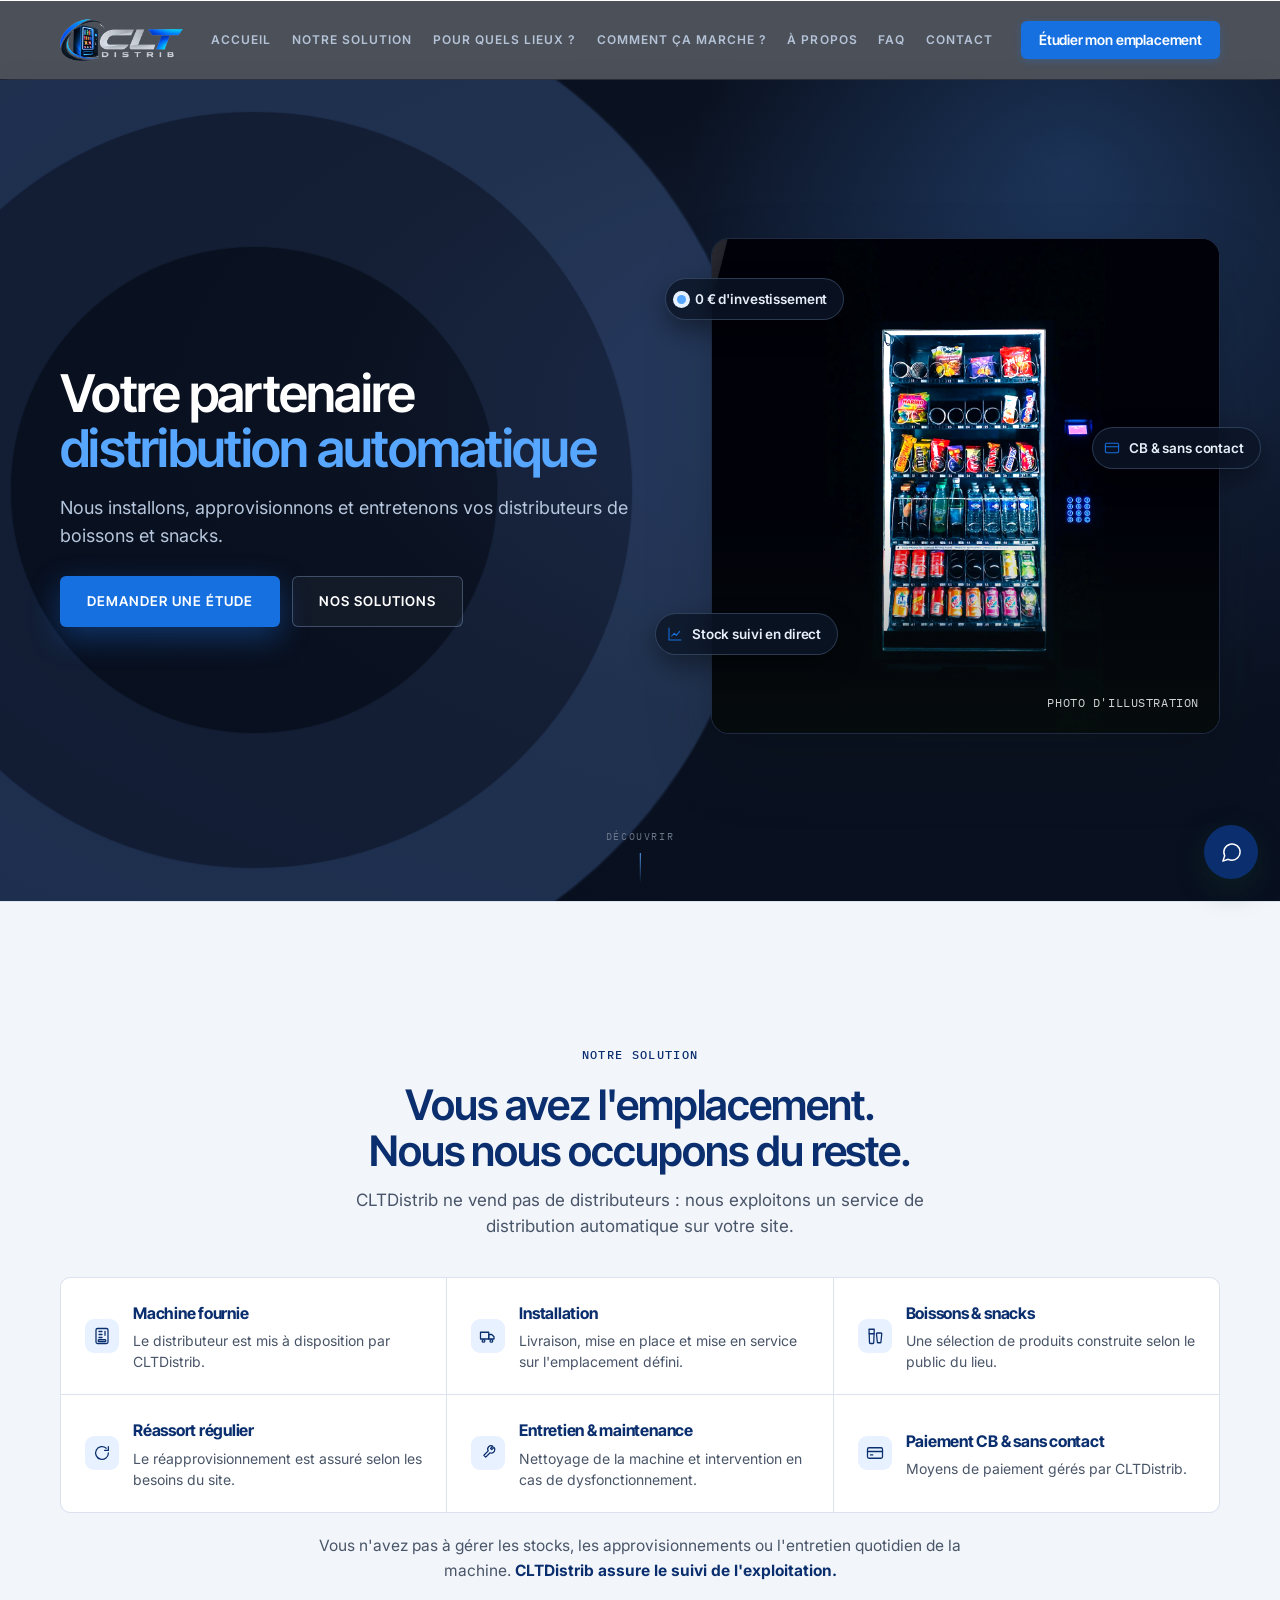
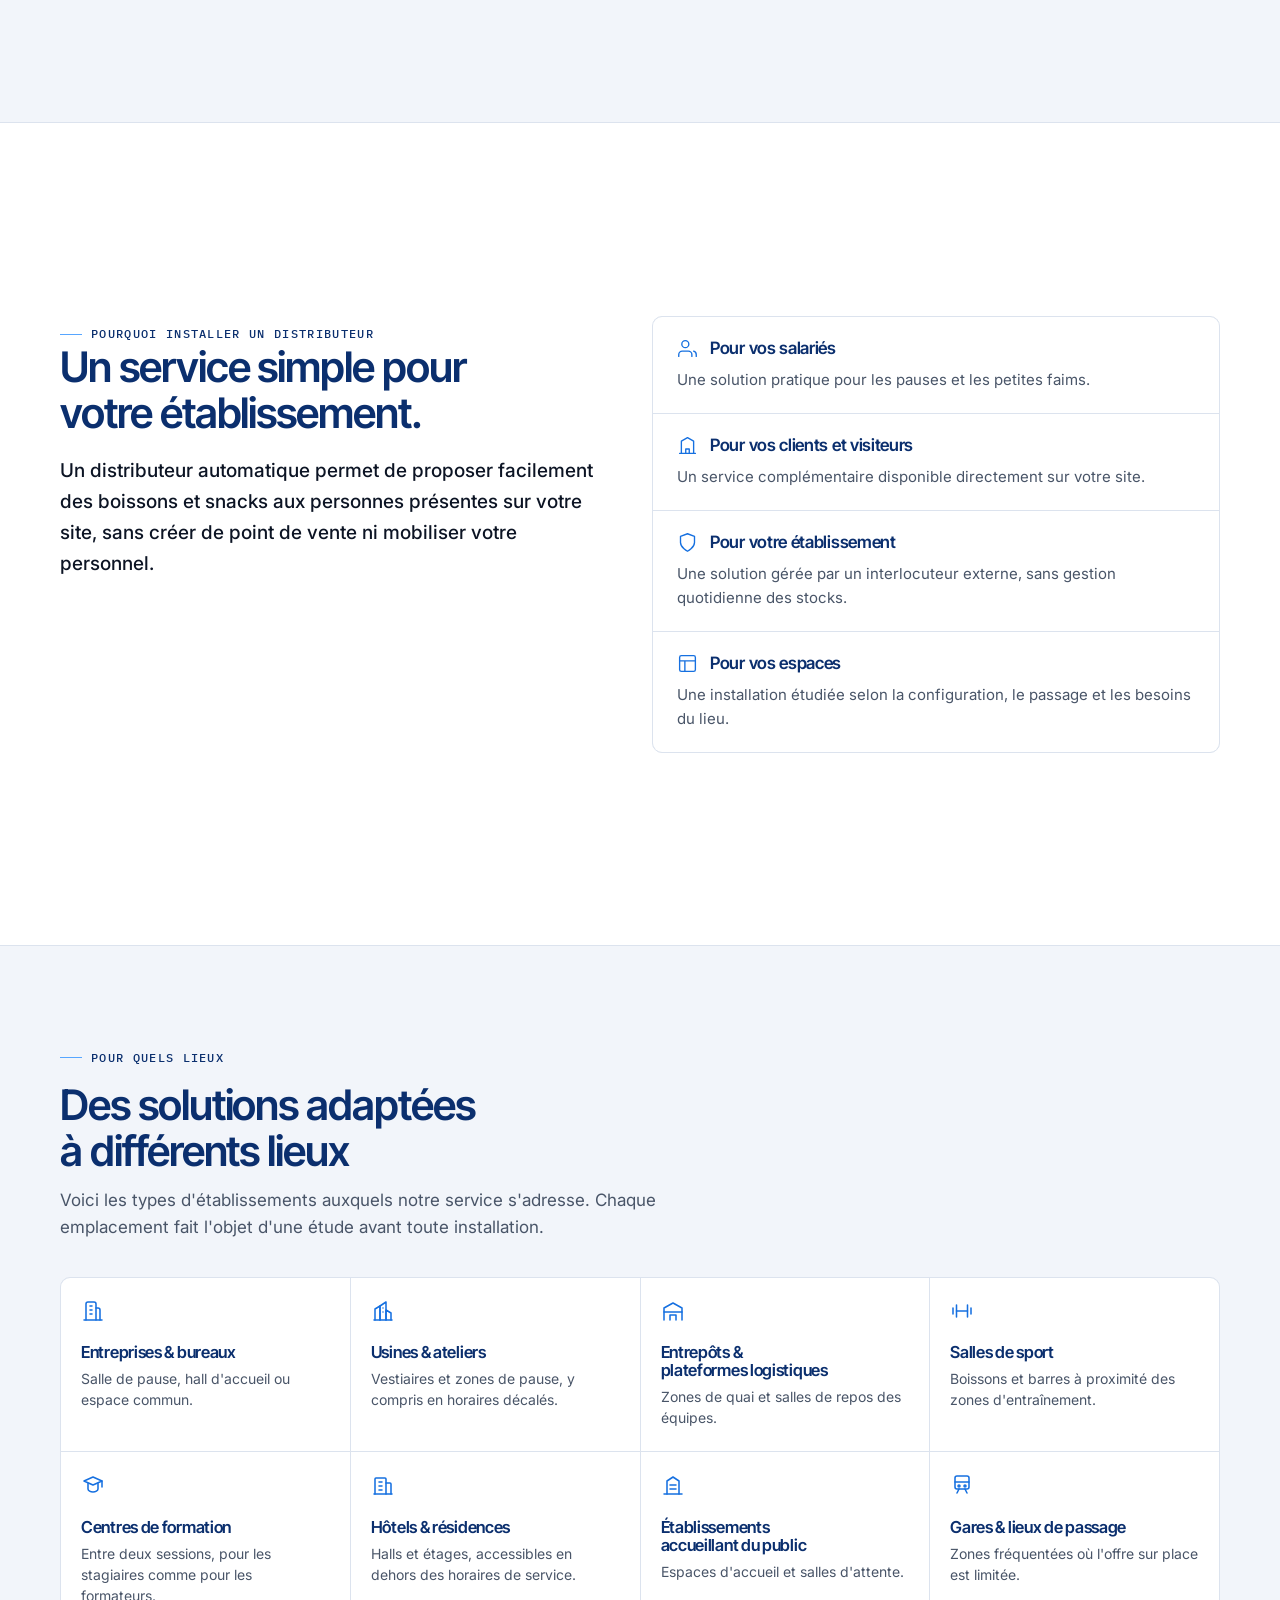
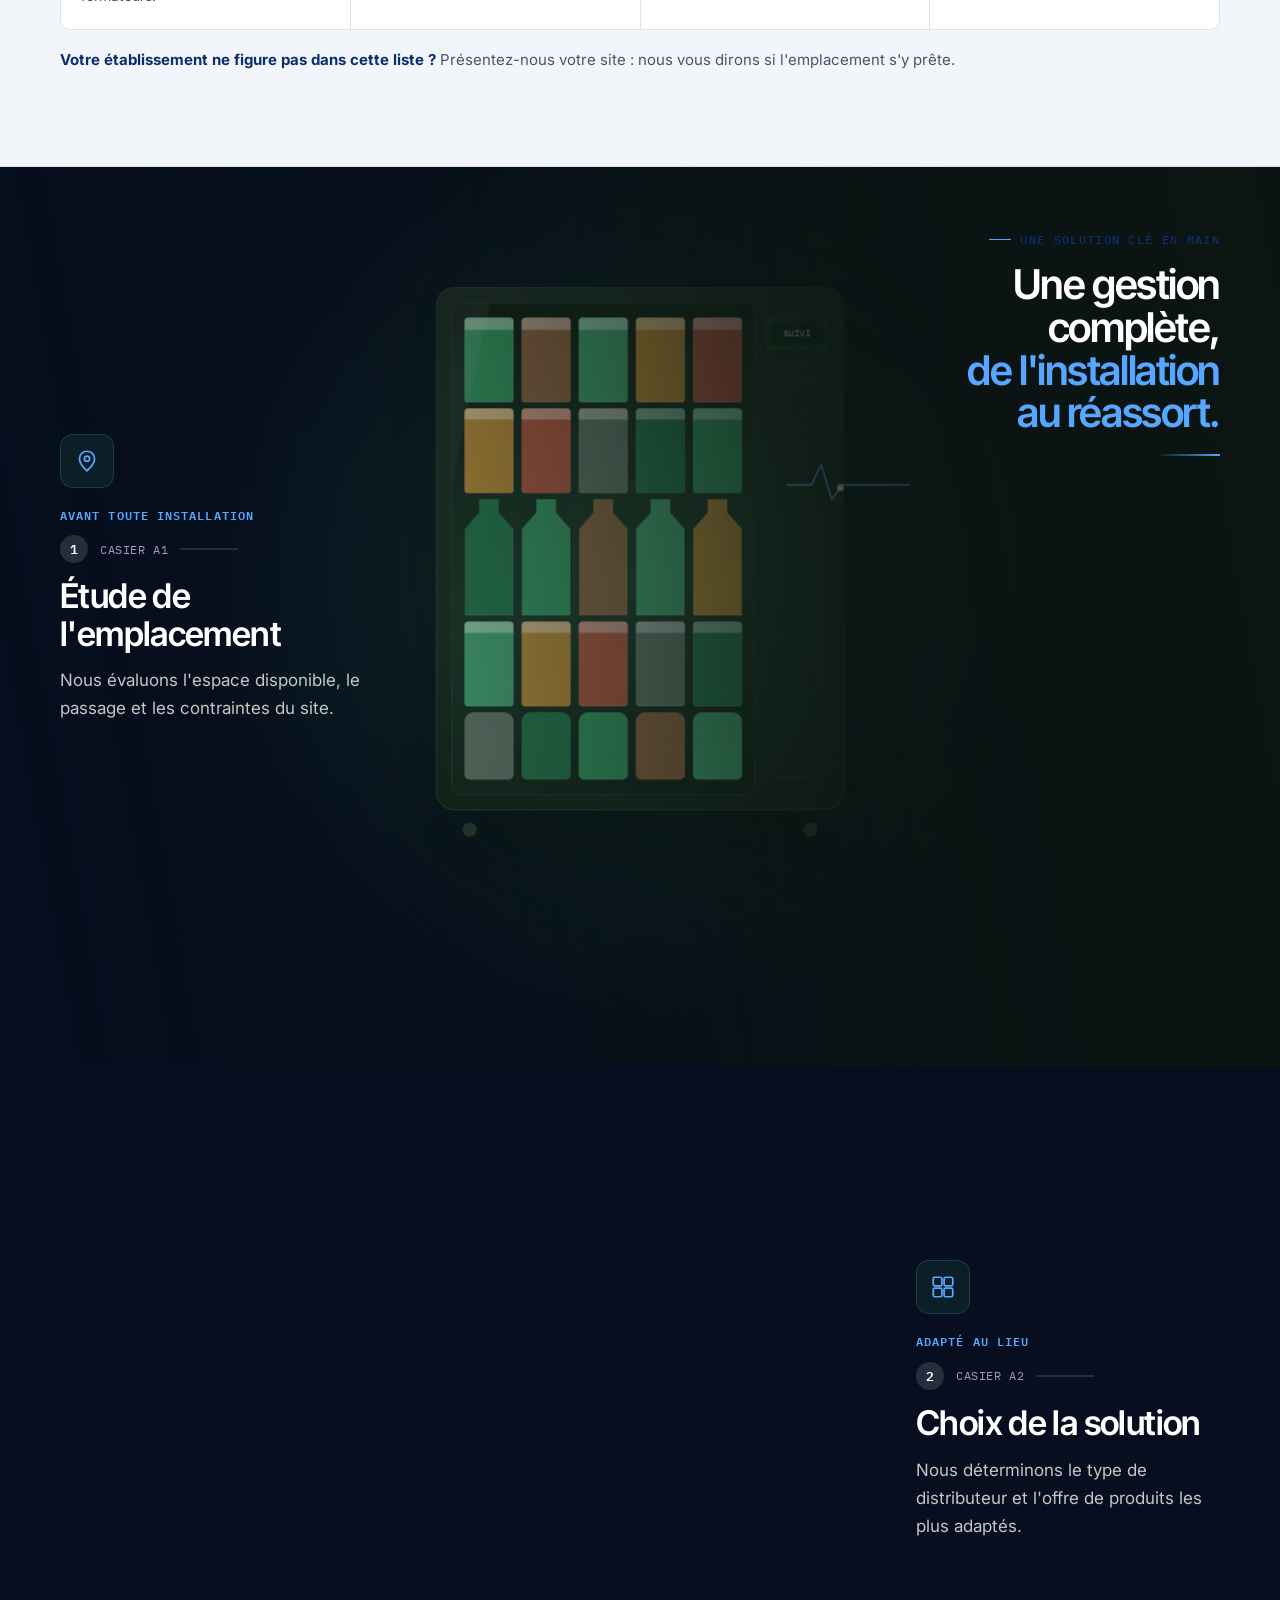
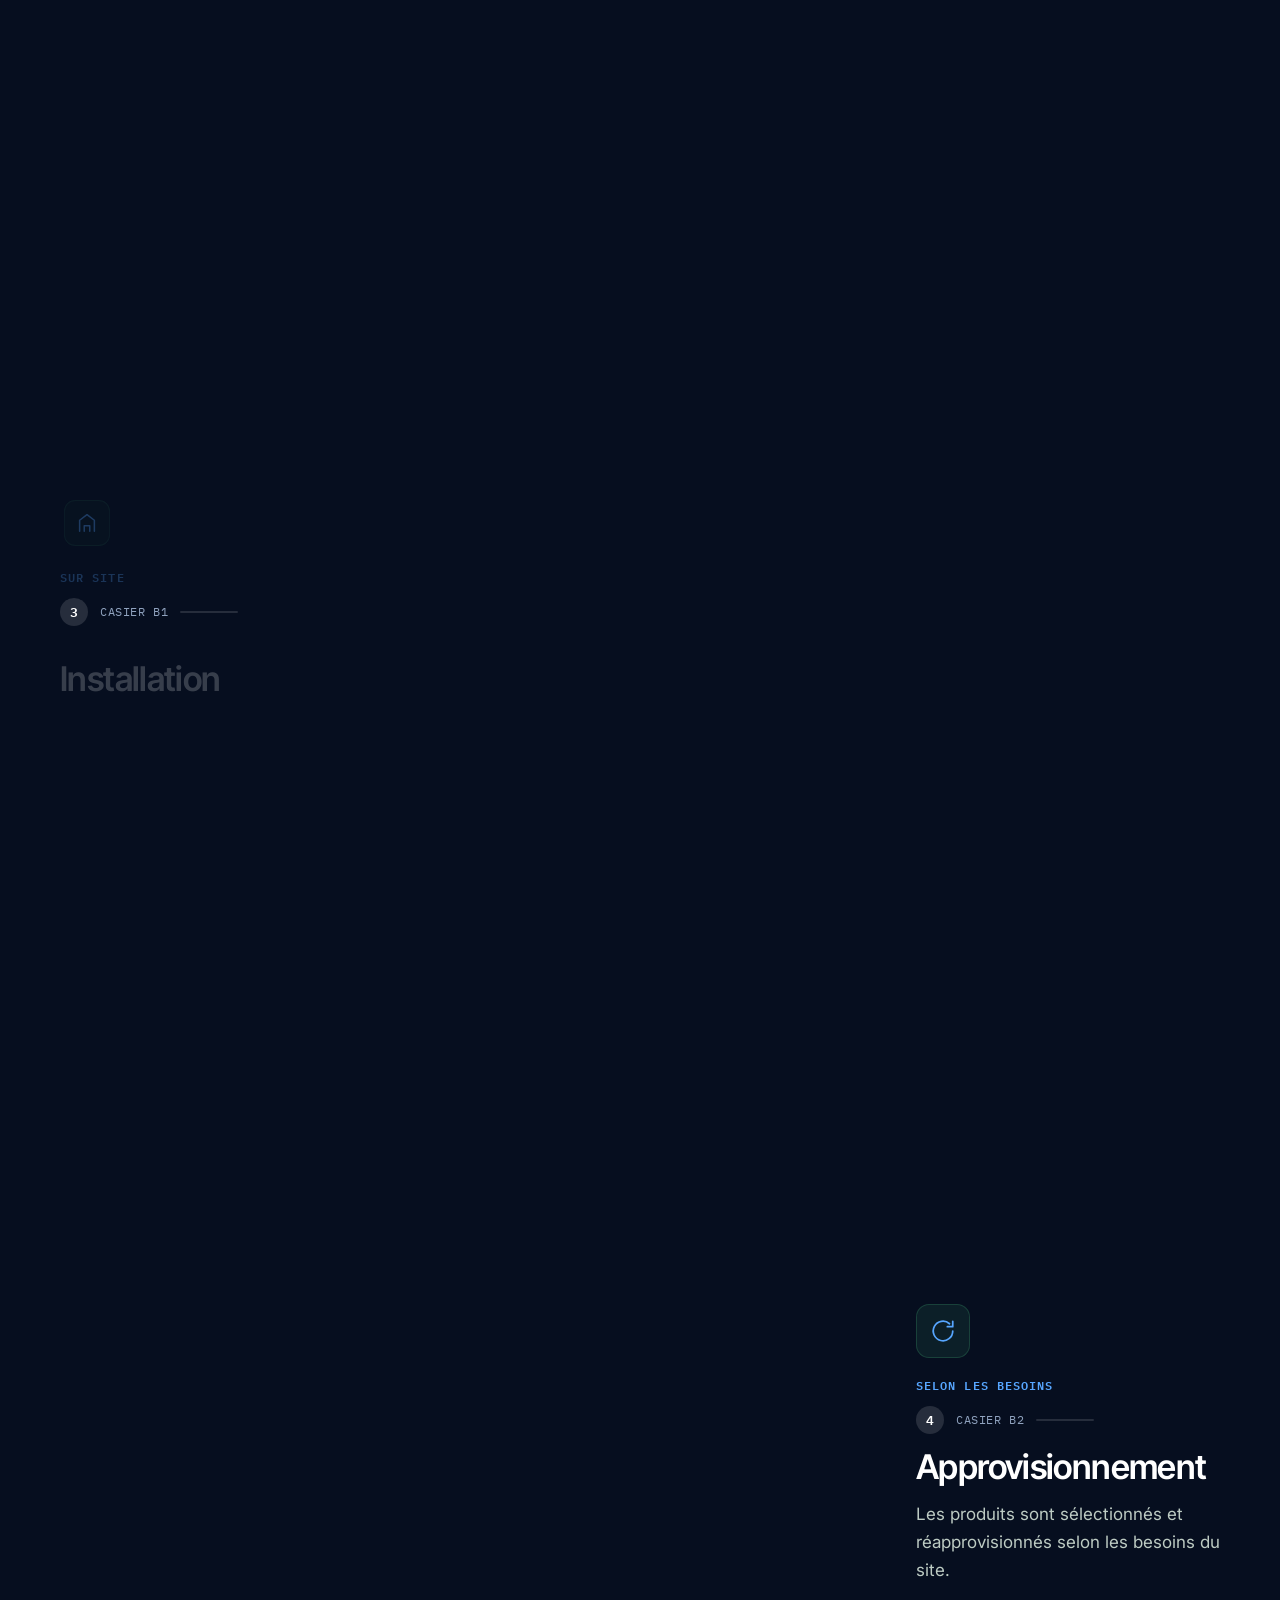
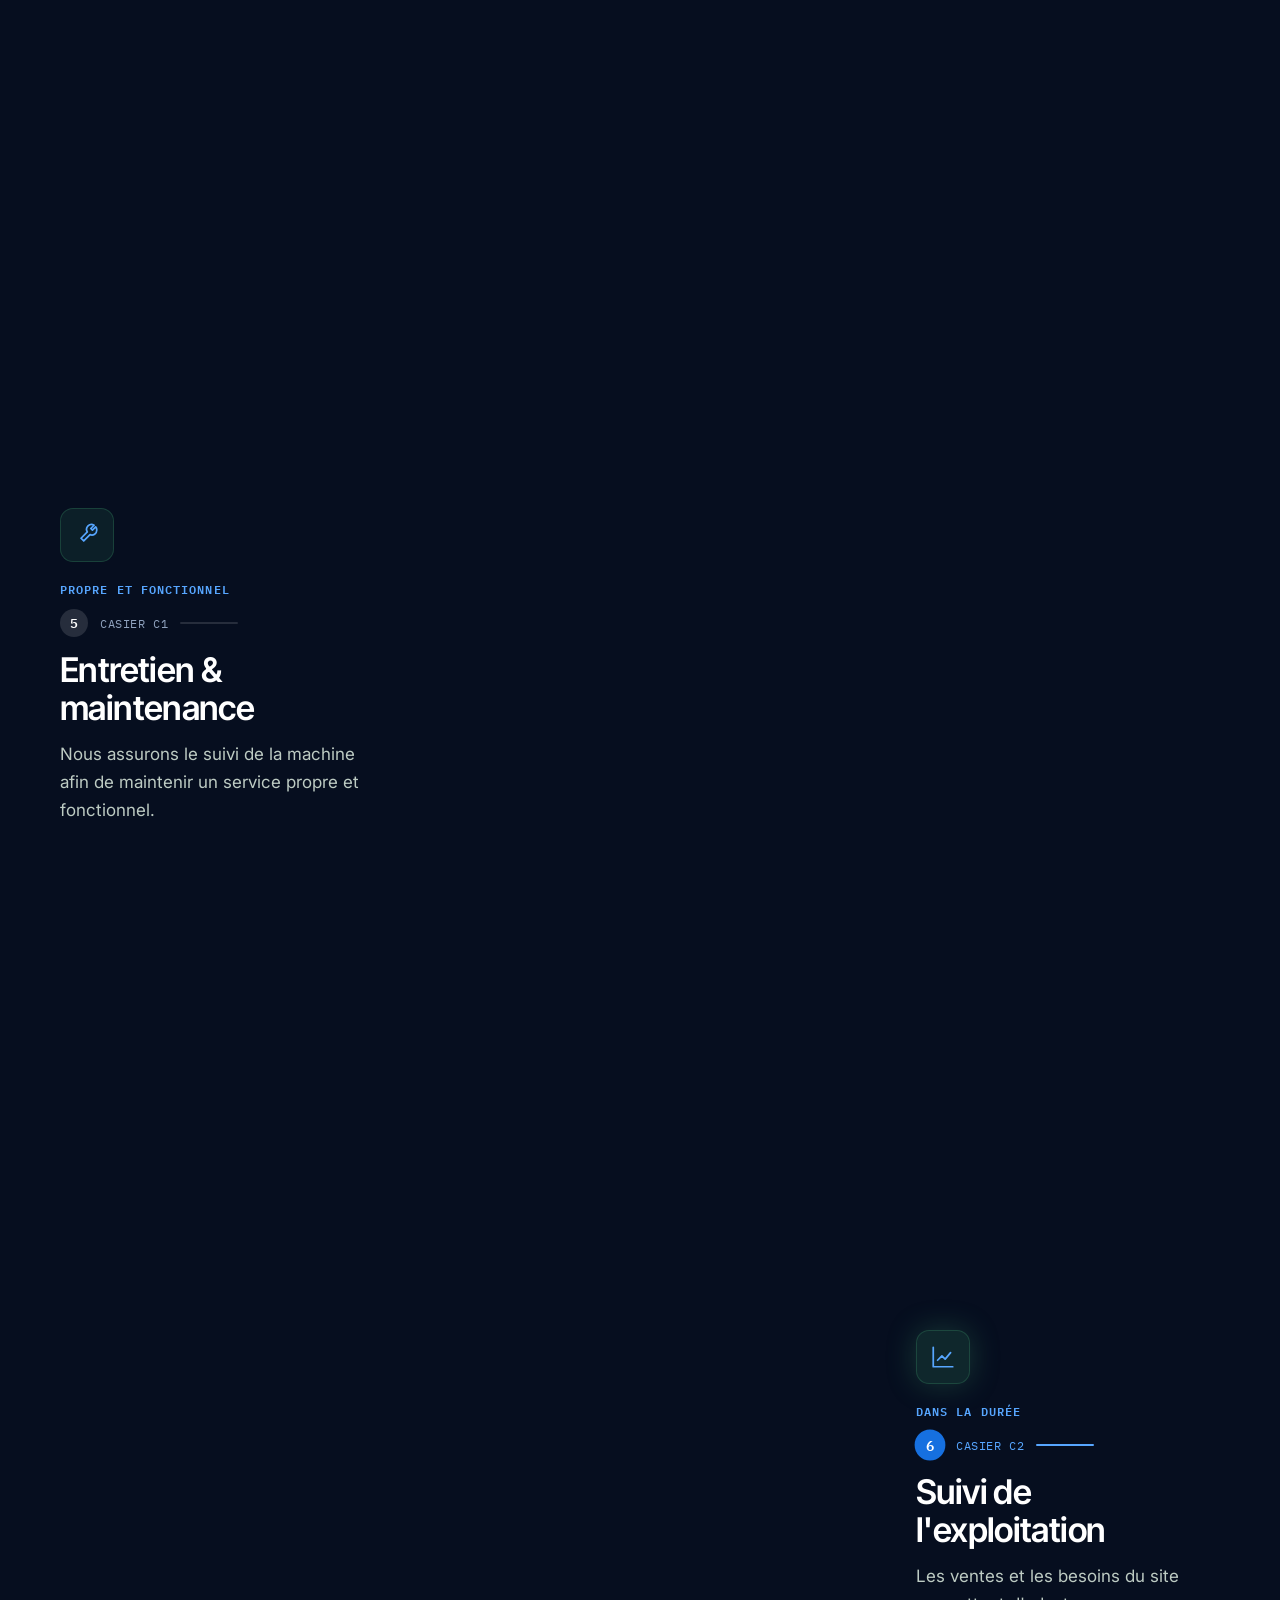
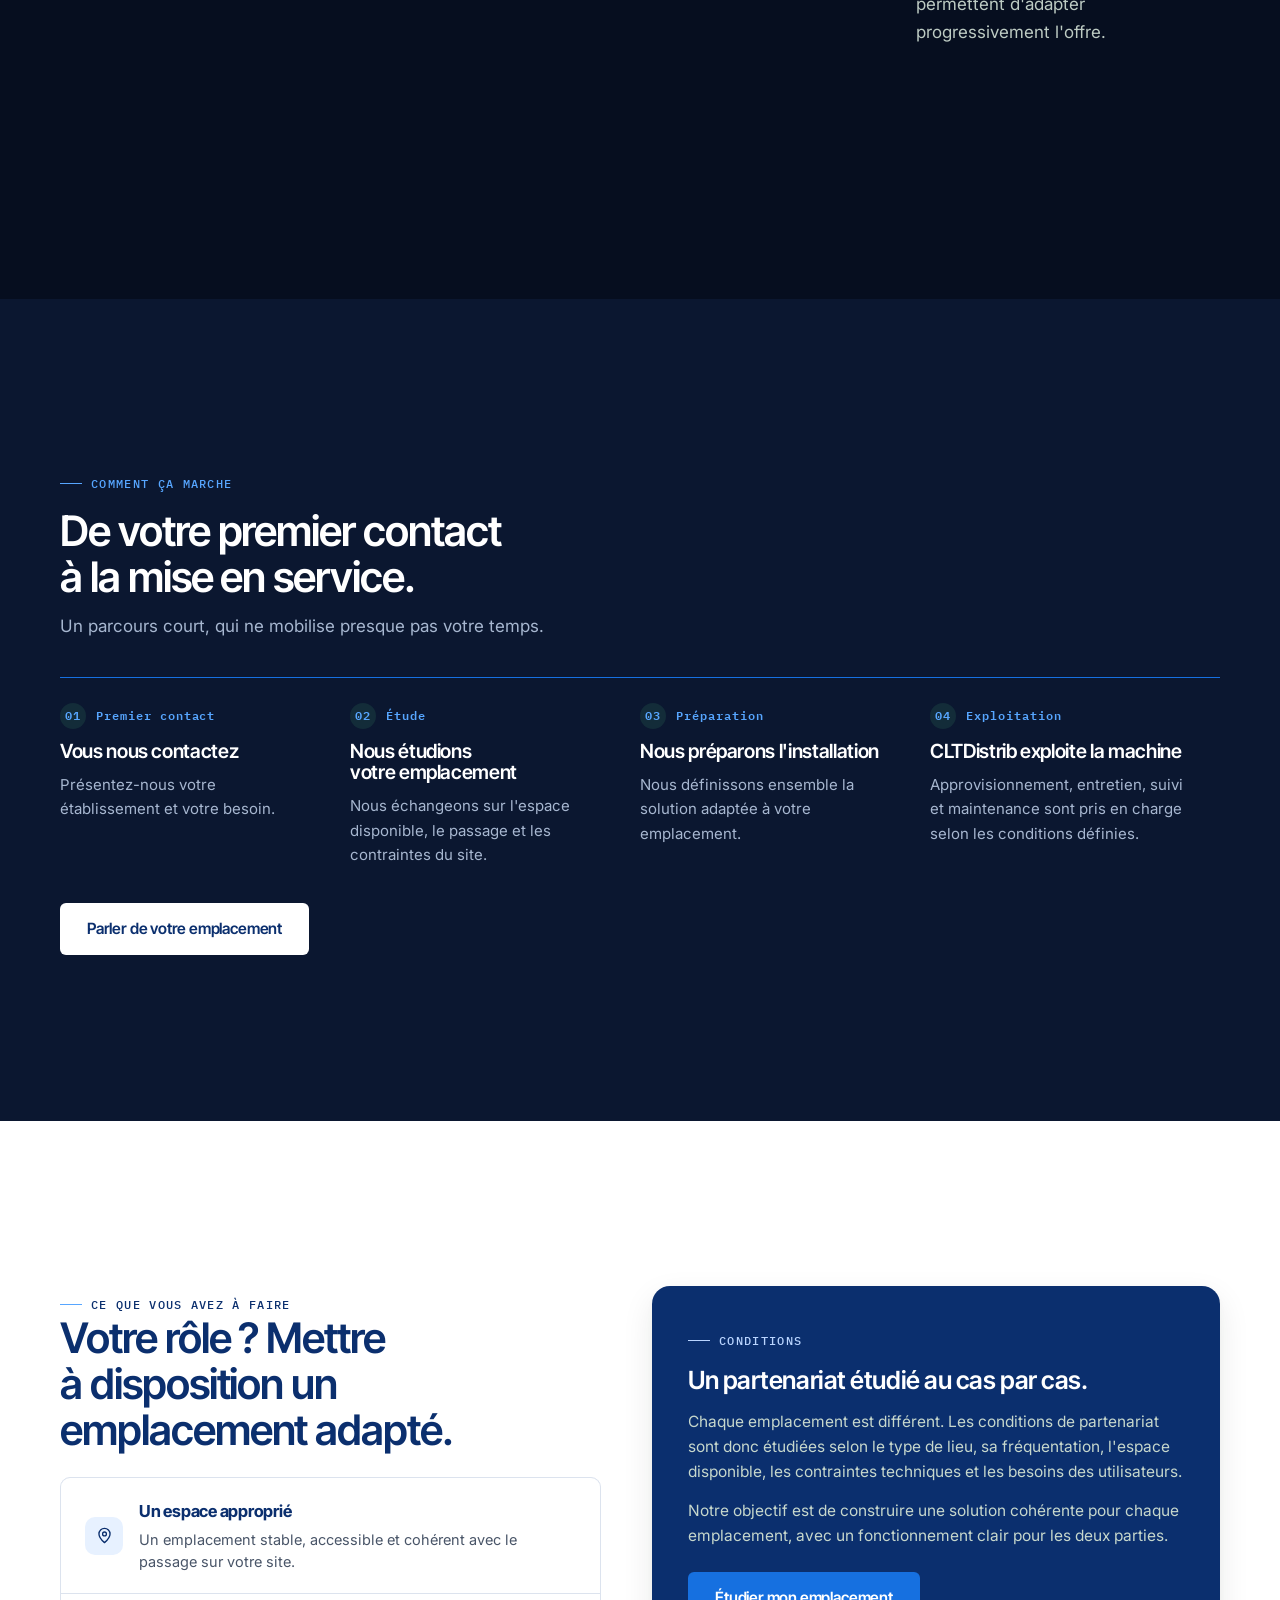
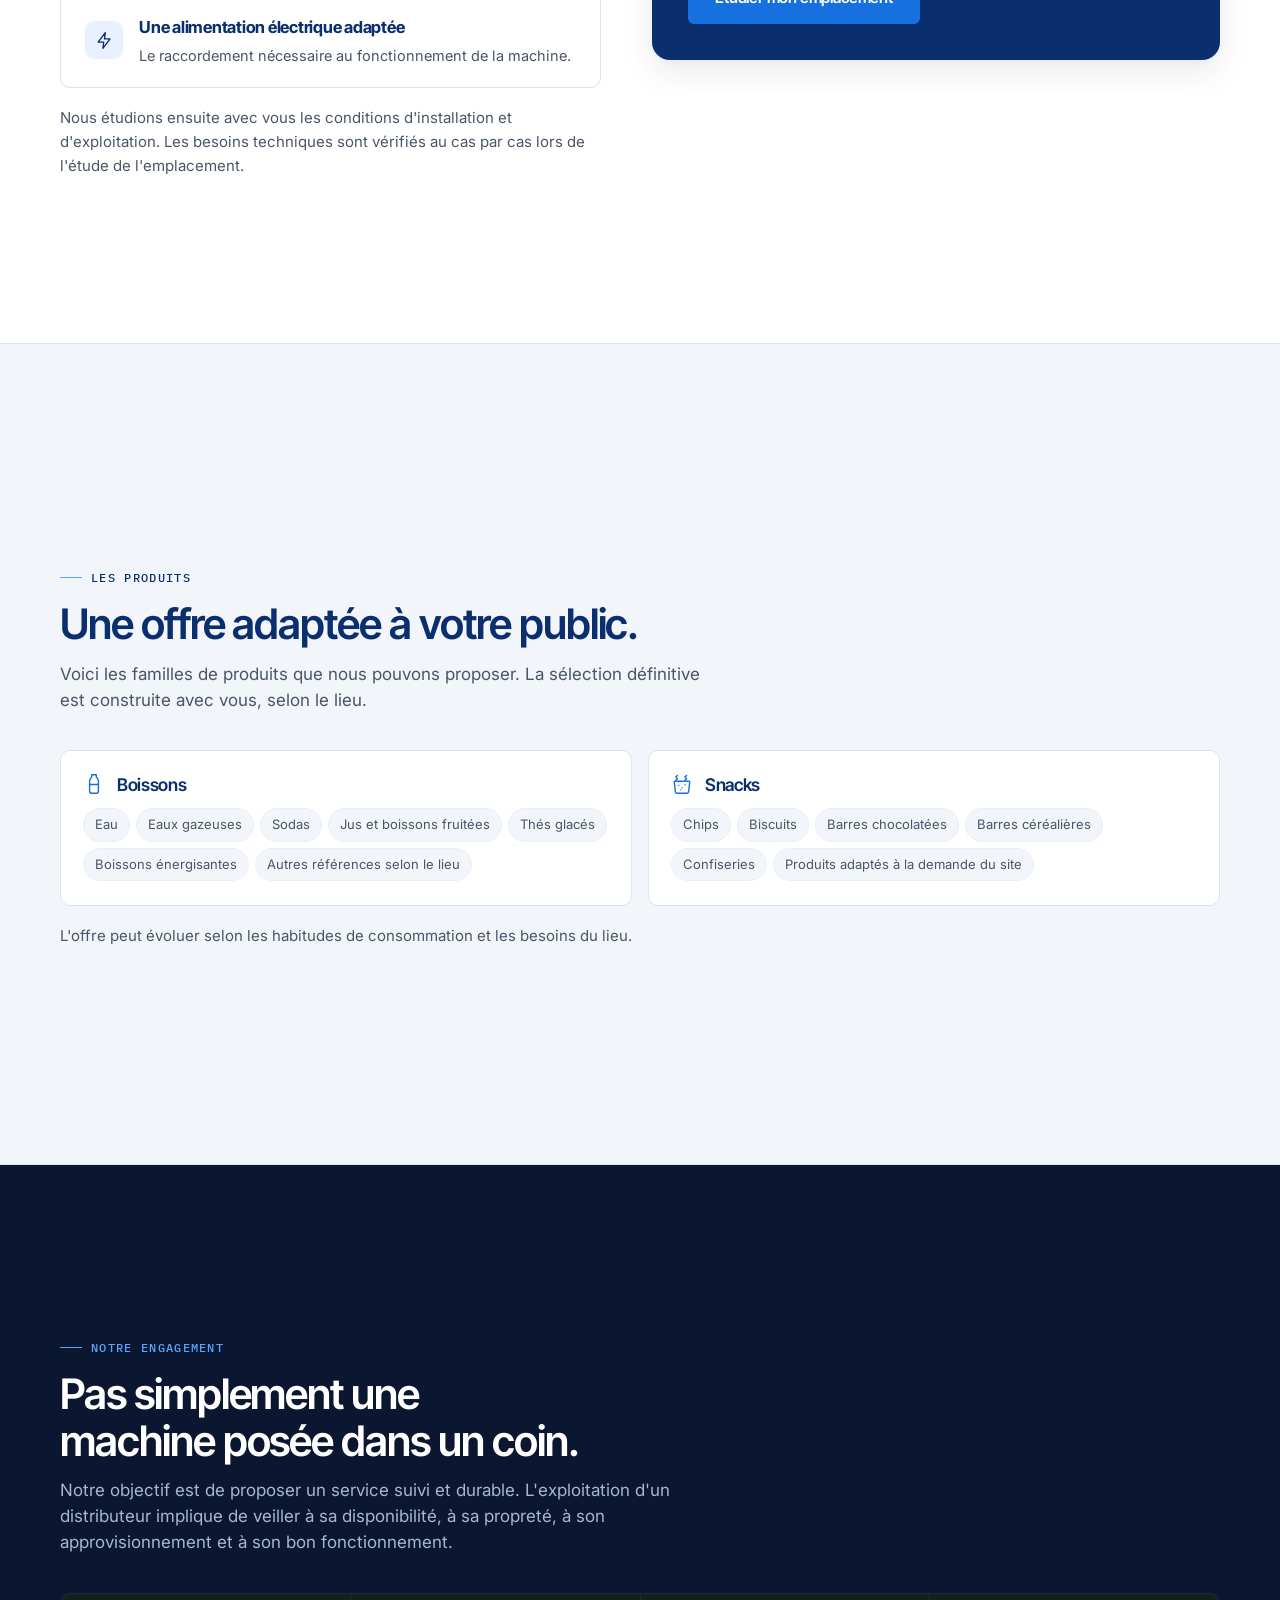
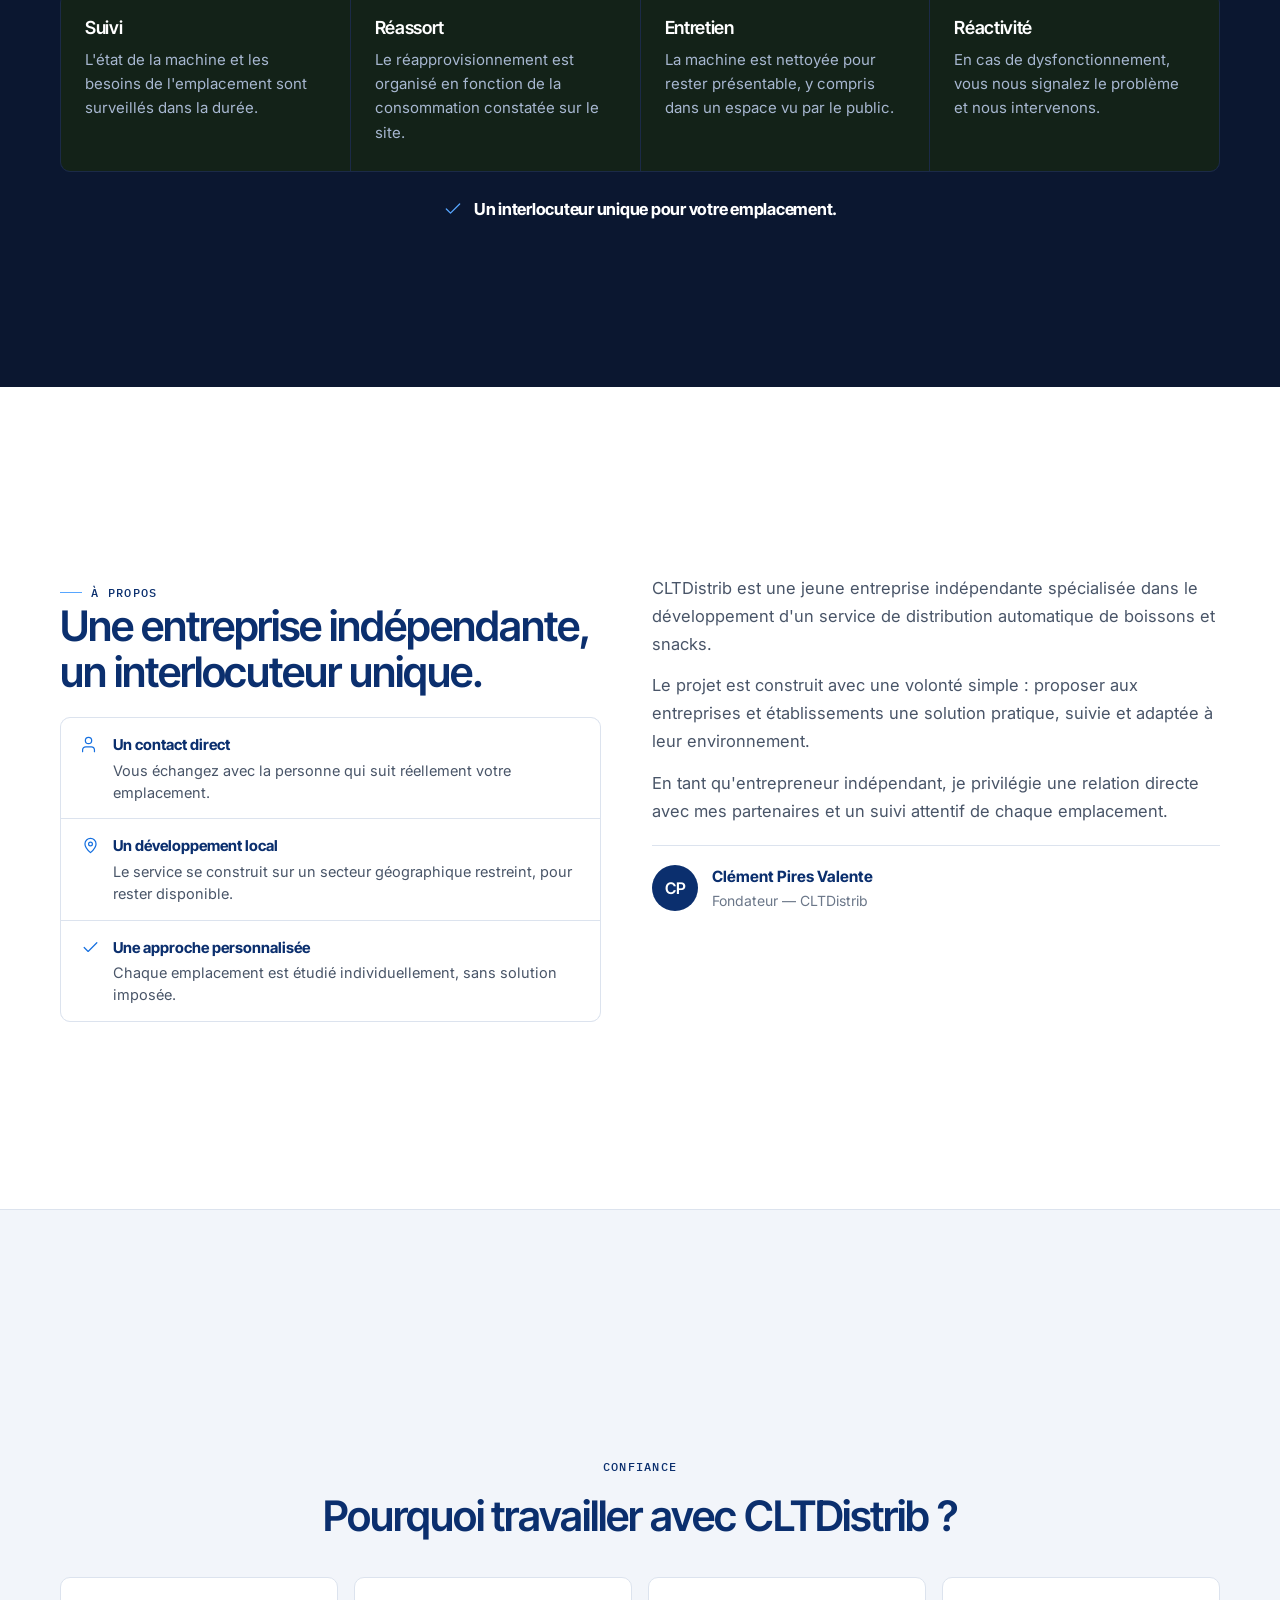
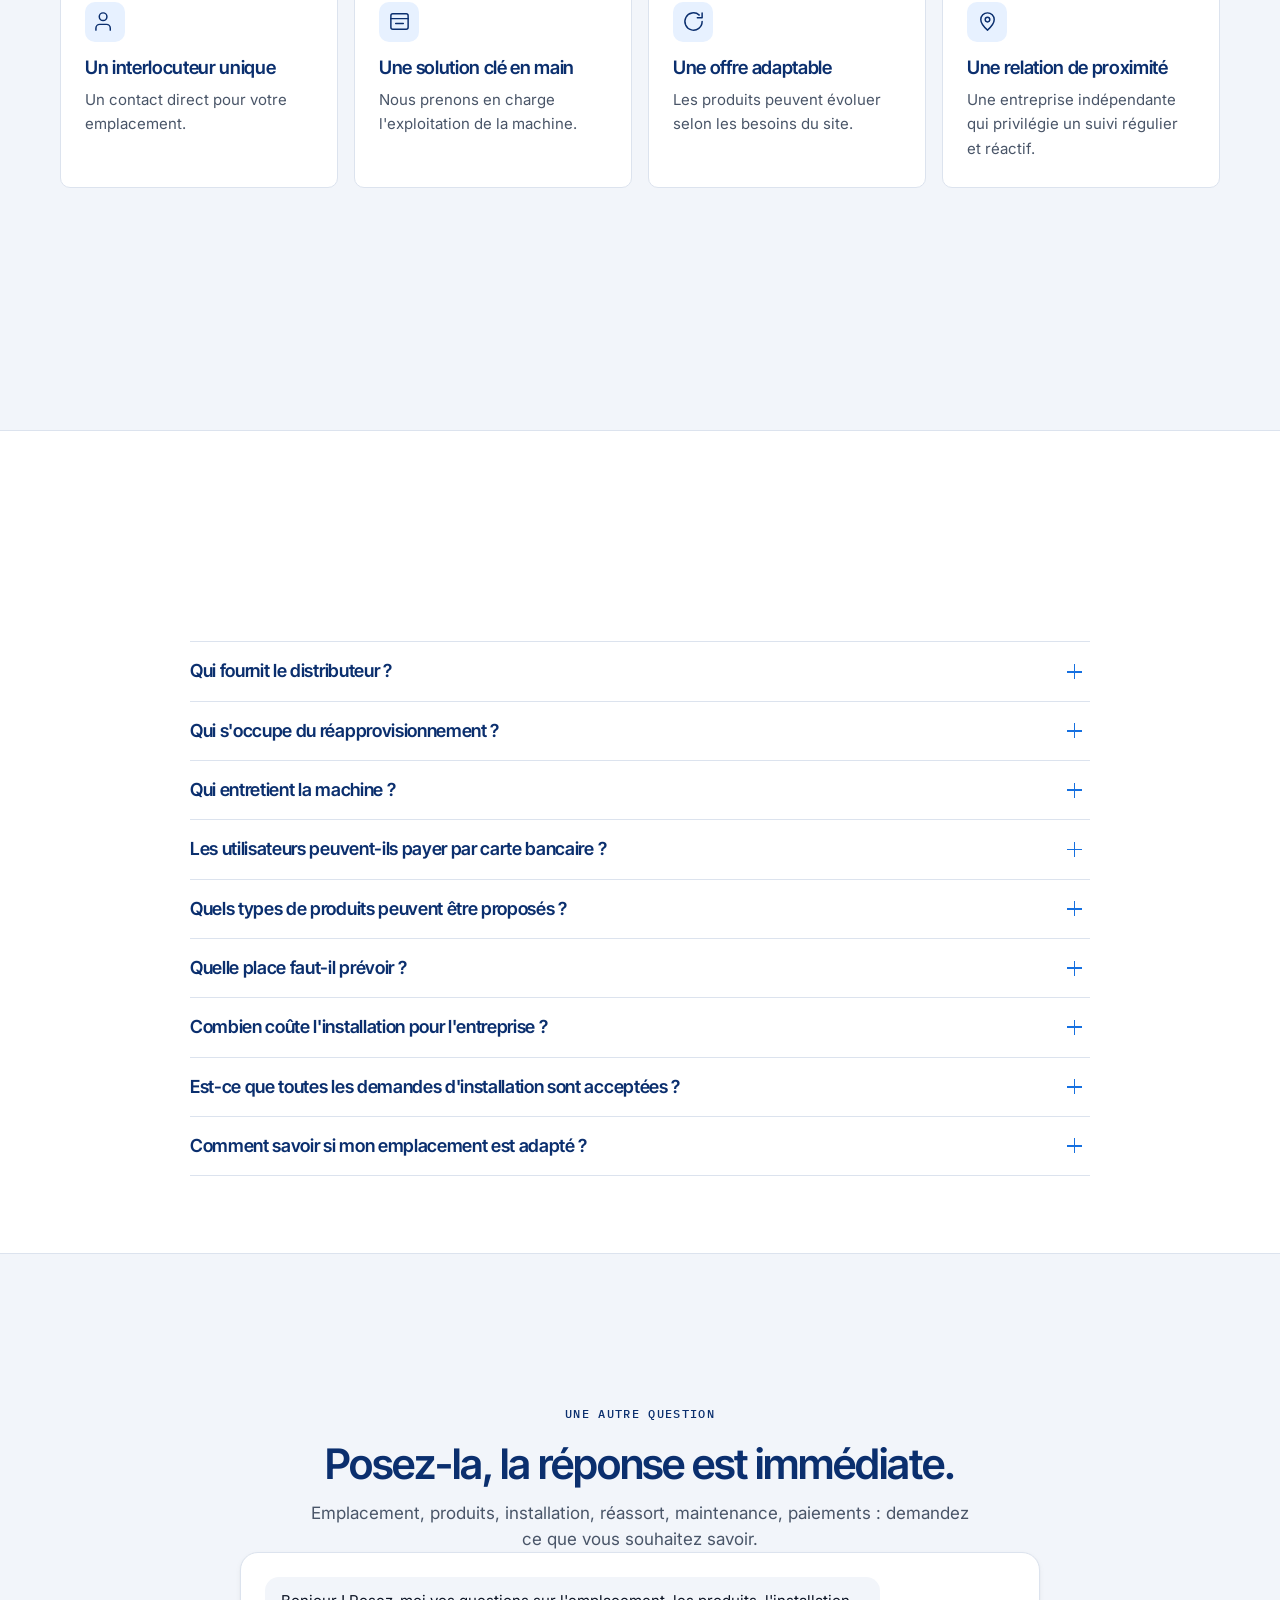
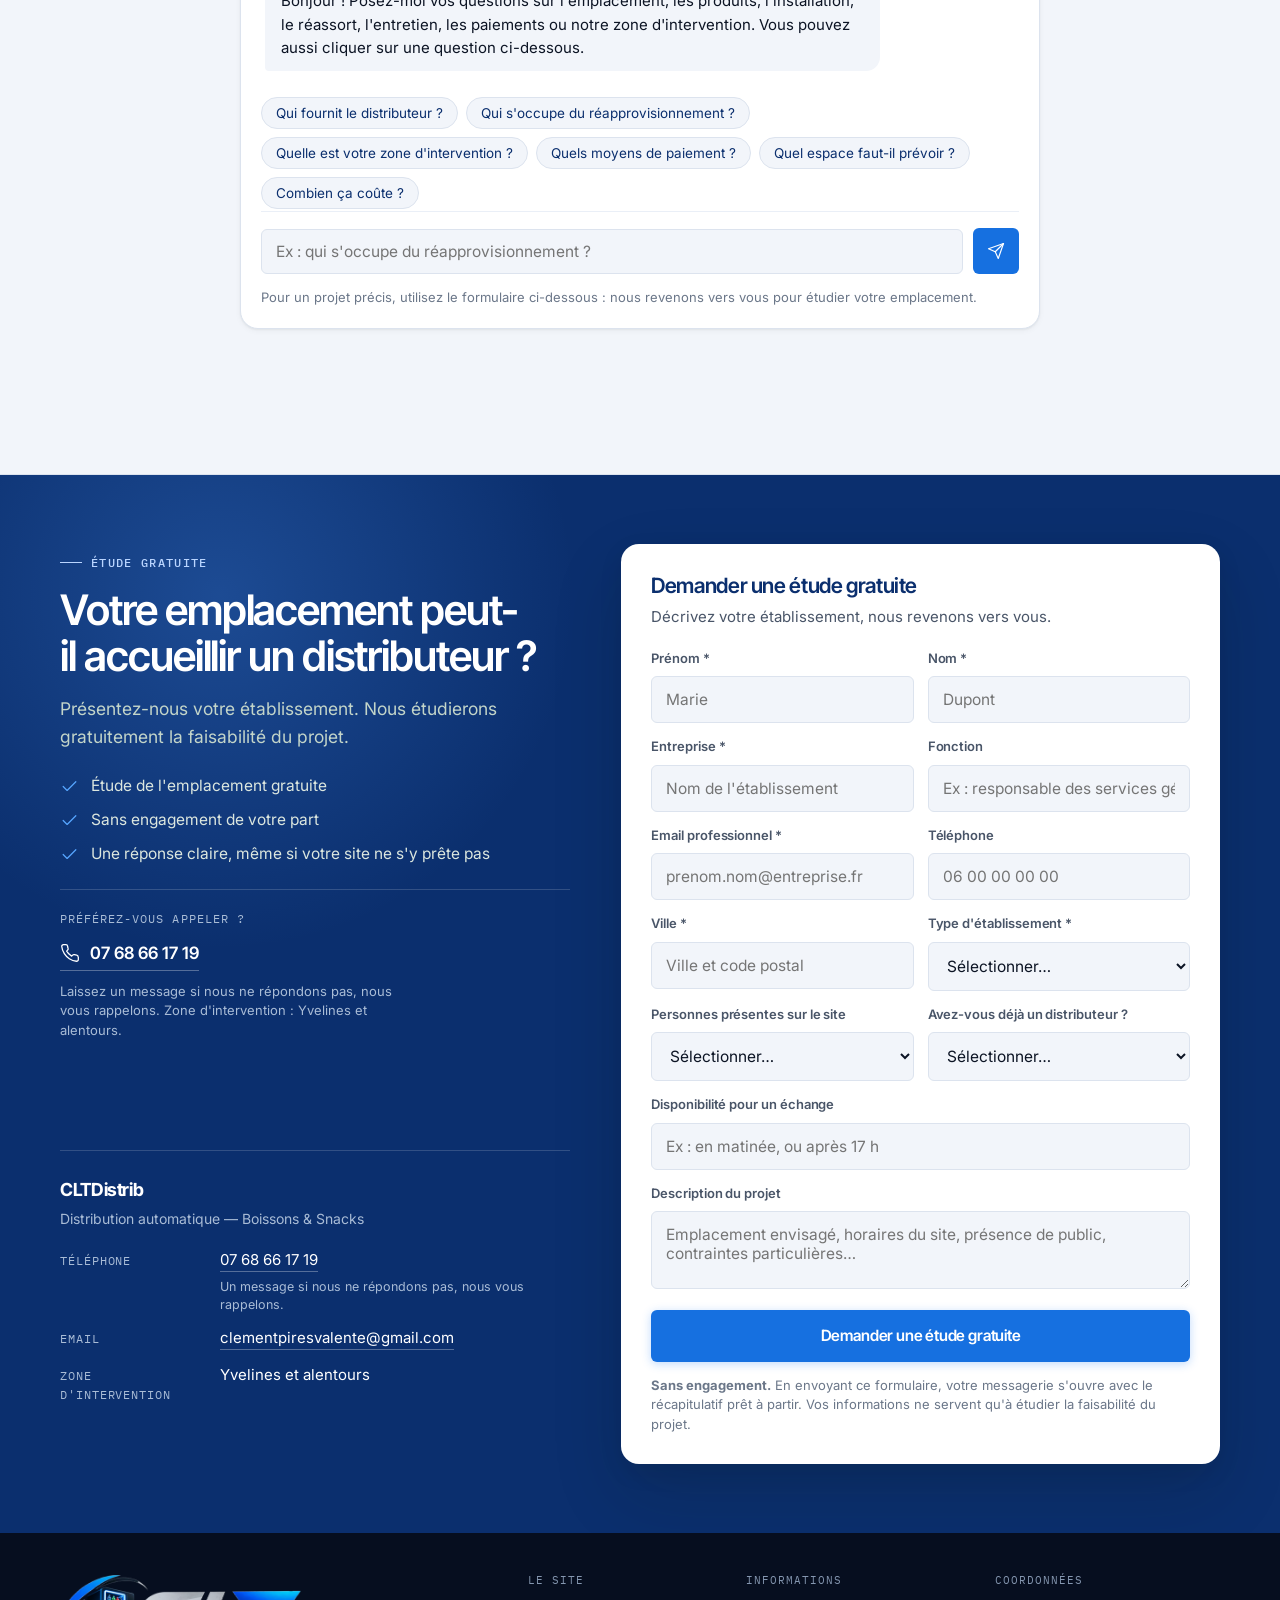
==== commit a4c7c26b: "Logo officiel fourni par le client, en place partout Remplace la reconstitution vectorielle de la ve" ====
--- a/index.html
+++ b/index.html
@@ -25,8 +25,9 @@
   "areaServed": "Yvelines et alentours"
 }
 </script>
-<link rel="icon" href="data:image/svg+xml,%3Csvg%20xmlns='http://www.w3.org/2000/svg'%20width='56'%20height='56'%20viewBox='0%200%2056%2056'%3E%3Crect%20width='56'%20height='56'%20rx='12'%20fill='%230B1730'/%3E%3Cg%20transform='translate(6,2)%20scale(.95)'%3E%3Cpath%20d='M44.5%207.5A27%2025%200%201%200%2041.7%2050.1L39.3%2042.8A19.5%2017.5%200%201%201%2041.5%2014.6Z'%20fill='%237FB6FF'/%3E%3Crect%20x='19.5'%20y='11'%20width='23'%20height='36'%20rx='2.6'%20fill='%230F1C33'/%3E%3Crect%20x='20.05'%20y='11.55'%20width='21.9'%20height='34.9'%20rx='2.2'%20fill='none'%20stroke='%2341618F'%20stroke-width='1.2'/%3E%3Crect%20x='21.6'%20y='13.2'%20width='13.4'%20height='26'%20rx='1.4'%20fill='%23123563'/%3E%3Crect%20x='22.9'%20y='15.6'%20width='3'%20height='5.4'%20rx='.8'%20fill='%23E4573D'/%3E%3Crect%20x='27'%20y='15.6'%20width='3'%20height='5.4'%20rx='.8'%20fill='%23E8A33D'/%3E%3Crect%20x='31.1'%20y='15.6'%20width='3'%20height='5.4'%20rx='.8'%20fill='%2335C0B0'/%3E%3Crect%20x='22.9'%20y='23.4'%20width='3'%20height='5.4'%20rx='.8'%20fill='%235AA0FF'/%3E%3Crect%20x='27'%20y='23.4'%20width='3'%20height='5.4'%20rx='.8'%20fill='%23E4573D'/%3E%3Crect%20x='31.1'%20y='23.4'%20width='3'%20height='5.4'%20rx='.8'%20fill='%23E8A33D'/%3E%3Crect%20x='22.9'%20y='31.2'%20width='3'%20height='5.4'%20rx='.8'%20fill='%23E8A33D'/%3E%3Crect%20x='27'%20y='31.2'%20width='3'%20height='5.4'%20rx='.8'%20fill='%2335C0B0'/%3E%3Crect%20x='31.1'%20y='31.2'%20width='3'%20height='5.4'%20rx='.8'%20fill='%235AA0FF'/%3E%3Crect%20x='36.3'%20y='13.2'%20width='4.2'%20height='26'%20rx='1.2'%20fill='%231F3253'/%3E%3Crect%20x='37'%20y='15.4'%20width='2.8'%20height='6.4'%20rx='.7'%20fill='%237C97BF'/%3E%3Crect%20x='37'%20y='23.6'%20width='2.8'%20height='2.6'%20rx='.6'%20fill='%235AA0FF'/%3E%3Crect%20x='21.6'%20y='41'%20width='18.9'%20height='4'%20rx='1.3'%20fill='%23050C18'/%3E%3C/g%3E%3C/svg%3E">
-<link rel="apple-touch-icon" href="images/favicon.svg">
+<link rel="icon" type="image/png" sizes="96x96" href="images/favicon-96.png">
+<link rel="icon" type="image/png" sizes="48x48" href="images/favicon-48.png">
+<link rel="apple-touch-icon" href="images/apple-touch-icon.png">
 <link rel="preconnect" href="https://fonts.googleapis.com">
 <link rel="preconnect" href="https://fonts.gstatic.com" crossorigin>
 <link href="https://fonts.googleapis.com/css2?family=Inter+Tight:wght@500;600;700&family=Inter:ital,wght@0,400;0,500;0,600;0,700;1,400&family=IBM+Plex+Mono:wght@400;500;600&display=swap" rel="stylesheet">
@@ -178,7 +179,7 @@
 .nav.is-stuck{ border-bottom-color:rgba(140,175,225,.16); box-shadow:0 1px 24px rgba(0,0,0,.35); }
 .nav.is-menu-open{ z-index:61; background:var(--deep); border-bottom-color:var(--deep-line); }
 .nav .wrap{ display:flex; align-items:center; justify-content:space-between; height:78px; gap:24px; }
-/* Porte-logo : simple conteneur d'alignement. Le SVG porte toute l'identité. */
+/* Porte-logo : simple conteneur d'alignement. Le logo porte toute l'identité. */
 .brand{
   display:inline-flex; align-items:center; flex-shrink:0; padding:4px 0;
   font-family:var(--font-display); transition:opacity .25s var(--ease);
@@ -186,38 +187,18 @@
 a.brand:hover{ opacity:.82; }
 
 /* ---- Logo officiel CLTDistrib --------------------------------------
-   Le SVG est inline : il hérite des polices du site, se colore via les
-   tokens, et reste net à toute taille. La hauteur pilote, la largeur suit
-   (viewBox + width:auto) : les proportions sont verrouillées, aucune
-   déformation possible quelle que soit la largeur d'écran. */
-.brand__logo{ display:block; height:38px; width:auto; flex-shrink:0; }
-.brand__logo .lg-word{ fill:#fff; font-family:var(--font-display); font-weight:700; }
-.brand__logo .lg-clt{ font-size:46px; letter-spacing:-0.028em; }
-.brand__logo .lg-distrib{ font-size:13px; letter-spacing:.39em; }
-.brand__logo .lg-tag{ fill:#C3D4EE; font-family:var(--font-display); font-weight:600;
-  font-size:7.7px; letter-spacing:.13em; }
-.brand__logo .lg-rule{ fill:var(--brand-bright); }
-.brand__logo .lg-body{ fill:#101D33; }
-.brand__logo .lg-edge{ fill:none; stroke:#3D5A85; stroke-width:1.1; }
-.brand__logo .lg-glass{ fill:#0E1E3A; }
-.brand__logo .lg-glow{ fill:var(--brand); opacity:.28; }
-.brand__logo .lg-panel{ fill:#1B2C4A; }
-.brand__logo .lg-slot{ fill:#050C18; }
-.brand__logo .lg-item{ opacity:.92; }
-
-/* Variante fonds clairs (devis, factures, documents imprimés) */
-.brand__logo--dark .lg-word{ fill:var(--navy); }
-.brand__logo--dark .lg-tag{ fill:var(--ink-soft); }
-.brand__logo--dark .lg-swoosh{ fill:var(--brand); }
-.brand__logo--dark .lg-body{ fill:#0B2F6E; }
-.brand__logo--dark .lg-edge{ stroke:#7FA8DE; }
-.brand__logo--dark .lg-glass{ fill:#0A2352; }
-
-.footer .brand__logo{ height:76px; }
-@media (max-width:600px){
-  .brand__logo{ height:33px; }
-  .footer .brand__logo{ height:64px; }
-}
+   Fichier fourni par le client (PNG transparent 2109 x 746). La variante
+   claire est calculée depuis la source : le lettrage bleu nuit est inversé,
+   les bleus du swoosh et du « T » sont préservés — sans quoi le lettrage
+   serait invisible sur le bleu nuit du header et du footer.
+   La hauteur pilote, la largeur suit : proportions verrouillées. */
+.brand__logo{ display:block; height:46px; width:auto; max-width:100%; }
+.footer .brand__logo{ height:84px; }
+.admin__brand .brand__logo{ height:34px; }
+/* Même spécificité partout, sinon les paliers mobiles seraient neutralisés. */
+@media (max-width:1320px){ .brand__logo{ height:42px; } }
+@media (max-width:600px){ .footer .brand__logo{ height:70px; } }
+@media (max-width:380px){ .brand__logo{ height:36px; } }
 .nav__links{ display:flex; align-items:center; gap:clamp(14px,1.6vw,26px); }
 .nav__link{
   font-size:12px; font-weight:600; color:#B4C3D8; position:relative; padding:4px 0; white-space:nowrap;
@@ -1406,7 +1387,7 @@
 .admin__bar .wrap{ display:flex; align-items:center; justify-content:space-between; height:70px; gap:20px; flex-wrap:wrap; }
 .admin__brand{ display:flex; align-items:center; gap:10px; font-family:var(--font-display); font-weight:600; font-size:17px; }
 .admin__brand small{ font-family:var(--font-mono); color:#9BAEC8; font-size:11px; display:block; font-weight:400; }
-.admin__brand .brand__logo--mark{ height:30px; }
+.admin__brand .brand__logo{ height:34px; }
 .admin__bar-actions{ display:flex; gap:8px; align-items:center; }
 .admin__bar .btn--ghost{ border-color:#33454E; color:#DCE4E6; }
 .admin__bar .btn--ghost:hover{ border-color:#fff; }
@@ -1818,47 +1799,7 @@
   <nav class="nav" id="siteNav">
     <div class="wrap">
       <a href="#top" class="brand" aria-label="CLTDistrib — accueil">
-        <svg class="brand__logo" viewBox="0 0 144 58" role="img" aria-label="CLTDistrib">
-          <defs>
-            <linearGradient id="lgSwN" x1="0" y1="1" x2="1" y2="0">
-              <stop offset="0" stop-color="#2F7FEE"/>
-              <stop offset=".5" stop-color="#E4EFFC"/>
-              <stop offset="1" stop-color="#FFFFFF"/>
-            </linearGradient>
-          </defs>
-          <path class="lg-swoosh" d="M44.5 7.5A27 25 0 1 0 41.7 50.1L39.3 42.8A19.5 17.5 0 1 1 41.5 14.6Z" fill="url(#lgSwN)"/>
-          <rect class="lg-body" x="19.5" y="11" width="23" height="36" rx="2.6"/>
-          <rect class="lg-edge" x="20.05" y="11.55" width="21.9" height="34.9" rx="2.2"/>
-          <rect class="lg-glass" x="21.6" y="13.2" width="13.4" height="26" rx="1.4"/>
-          <rect class="lg-glow" x="21.6" y="13.2" width="13.4" height="26" rx="1.4"/>
-          <g class="lg-item">
-            <rect x="22.7" y="15.4" width="2.5" height="5.2" rx=".7" fill="#E4573D"/>
-            <rect x="25.9" y="15.4" width="2.5" height="5.2" rx=".7" fill="#E8A33D"/>
-            <rect x="29.1" y="15.4" width="2.5" height="5.2" rx=".7" fill="#35C0B0"/>
-            <rect x="32.3" y="15.4" width="2.5" height="5.2" rx=".7" fill="#4E8FF0"/>
-            <rect x="22.7" y="23" width="2.5" height="5.2" rx=".7" fill="#4E8FF0"/>
-            <rect x="25.9" y="23" width="2.5" height="5.2" rx=".7" fill="#E4573D"/>
-            <rect x="29.1" y="23" width="2.5" height="5.2" rx=".7" fill="#E8A33D"/>
-            <rect x="32.3" y="23" width="2.5" height="5.2" rx=".7" fill="#35C0B0"/>
-            <rect x="22.7" y="30.6" width="2.5" height="5.2" rx=".7" fill="#E8A33D"/>
-            <rect x="25.9" y="30.6" width="2.5" height="5.2" rx=".7" fill="#35C0B0"/>
-            <rect x="29.1" y="30.6" width="2.5" height="5.2" rx=".7" fill="#4E8FF0"/>
-            <rect x="32.3" y="30.6" width="2.5" height="5.2" rx=".7" fill="#E4573D"/>
-          </g>
-          <rect class="lg-panel" x="36.3" y="13.2" width="4.2" height="26" rx="1.2"/>
-          <g fill="#6E8AB4">
-            <circle cx="37.5" cy="16.2" r=".55"/><circle cx="39.3" cy="16.2" r=".55"/>
-            <circle cx="37.5" cy="18.6" r=".55"/><circle cx="39.3" cy="18.6" r=".55"/>
-            <circle cx="37.5" cy="21" r=".55"/><circle cx="39.3" cy="21" r=".55"/>
-          </g>
-          <rect x="37" y="23.6" width="2.8" height="2.4" rx=".6" fill="#57A6FF" opacity=".7"/>
-          <rect x="37" y="28.2" width="2.8" height=".9" rx=".45" fill="#6E8AB4"/>
-          <rect class="lg-slot" x="21.6" y="41" width="18.9" height="4" rx="1.3"/>
-          <g transform="translate(54,36) skewX(-9)">
-            <text class="lg-word lg-clt" x="0" y="0">CLT</text>
-          </g>
-          <text class="lg-word lg-distrib" x="56" y="52">DISTRIB</text>
-        </svg>
+        <img class="brand__logo" src="images/logo-blanc-compact.png" width="405" height="138" alt="CLTDistrib">
       </a>
       <div class="nav__links">
         <a class="nav__link" href="#top">Accueil</a>
@@ -2590,51 +2531,7 @@
       <div class="footer__top">
         <div class="footer__brand">
           <div class="brand">
-            <svg class="brand__logo" viewBox="0 0 144 80" role="img" aria-label="CLTDistrib — distribution automatique, boissons et snacks">
-              <defs>
-                <linearGradient id="lgSwF" x1="0" y1="1" x2="1" y2="0">
-                  <stop offset="0" stop-color="#2F7FEE"/>
-                  <stop offset=".5" stop-color="#E4EFFC"/>
-                  <stop offset="1" stop-color="#FFFFFF"/>
-                </linearGradient>
-              </defs>
-              <path class="lg-swoosh" d="M44.5 7.5A27 25 0 1 0 41.7 50.1L39.3 42.8A19.5 17.5 0 1 1 41.5 14.6Z" fill="url(#lgSwF)"/>
-              <rect class="lg-body" x="19.5" y="11" width="23" height="36" rx="2.6"/>
-              <rect class="lg-edge" x="20.05" y="11.55" width="21.9" height="34.9" rx="2.2"/>
-              <rect class="lg-glass" x="21.6" y="13.2" width="13.4" height="26" rx="1.4"/>
-              <rect class="lg-glow" x="21.6" y="13.2" width="13.4" height="26" rx="1.4"/>
-              <g class="lg-item">
-                <rect x="22.7" y="15.4" width="2.5" height="5.2" rx=".7" fill="#E4573D"/>
-                <rect x="25.9" y="15.4" width="2.5" height="5.2" rx=".7" fill="#E8A33D"/>
-                <rect x="29.1" y="15.4" width="2.5" height="5.2" rx=".7" fill="#35C0B0"/>
-                <rect x="32.3" y="15.4" width="2.5" height="5.2" rx=".7" fill="#4E8FF0"/>
-                <rect x="22.7" y="23" width="2.5" height="5.2" rx=".7" fill="#4E8FF0"/>
-                <rect x="25.9" y="23" width="2.5" height="5.2" rx=".7" fill="#E4573D"/>
-                <rect x="29.1" y="23" width="2.5" height="5.2" rx=".7" fill="#E8A33D"/>
-                <rect x="32.3" y="23" width="2.5" height="5.2" rx=".7" fill="#35C0B0"/>
-                <rect x="22.7" y="30.6" width="2.5" height="5.2" rx=".7" fill="#E8A33D"/>
-                <rect x="25.9" y="30.6" width="2.5" height="5.2" rx=".7" fill="#35C0B0"/>
-                <rect x="29.1" y="30.6" width="2.5" height="5.2" rx=".7" fill="#4E8FF0"/>
-                <rect x="32.3" y="30.6" width="2.5" height="5.2" rx=".7" fill="#E4573D"/>
-              </g>
-              <rect class="lg-panel" x="36.3" y="13.2" width="4.2" height="26" rx="1.2"/>
-              <g fill="#6E8AB4">
-                <circle cx="37.5" cy="16.2" r=".55"/><circle cx="39.3" cy="16.2" r=".55"/>
-                <circle cx="37.5" cy="18.6" r=".55"/><circle cx="39.3" cy="18.6" r=".55"/>
-                <circle cx="37.5" cy="21" r=".55"/><circle cx="39.3" cy="21" r=".55"/>
-              </g>
-              <rect x="37" y="23.6" width="2.8" height="2.4" rx=".6" fill="#57A6FF" opacity=".7"/>
-              <rect x="37" y="28.2" width="2.8" height=".9" rx=".45" fill="#6E8AB4"/>
-              <rect class="lg-slot" x="21.6" y="41" width="18.9" height="4" rx="1.3"/>
-              <g transform="translate(54,36) skewX(-9)">
-                <text class="lg-word lg-clt" x="0" y="0">CLT</text>
-              </g>
-              <text class="lg-word lg-distrib" x="56" y="52">DISTRIB</text>
-              <text class="lg-tag" x="71" y="67" text-anchor="middle">DISTRIBUTION AUTOMATIQUE</text>
-              <rect class="lg-rule" x="6" y="74.6" width="14" height="1.2" rx=".6"/>
-              <rect class="lg-rule" x="122" y="74.6" width="14" height="1.2" rx=".6"/>
-              <text class="lg-tag" x="71" y="78" text-anchor="middle">BOISSONS &amp; SNACKS</text>
-            </svg>
+            <img class="brand__logo" src="images/logo-blanc.png" width="545" height="190" alt="CLTDistrib — distribution automatique, boissons et snacks">
           </div>
           <p class="footer__tag">Distribution automatique de boissons &amp; snacks. Installation et exploitation de distributeurs pour les entreprises, établissements et lieux accueillant du public.</p>
         </div>
@@ -2714,35 +2611,7 @@
   <div class="admin__bar">
     <div class="wrap">
       <div class="admin__brand">
-        <svg class="brand__logo brand__logo--mark" viewBox="0 0 48 56" role="img" aria-label="CLTDistrib">
-          <defs>
-            <linearGradient id="lgSwA" x1="0" y1="1" x2="1" y2="0">
-              <stop offset="0" stop-color="#2F7FEE"/><stop offset=".5" stop-color="#E4EFFC"/><stop offset="1" stop-color="#FFFFFF"/>
-            </linearGradient>
-          </defs>
-          <g transform="translate(-1,1)">
-            <path class="lg-swoosh" d="M44.5 7.5A27 25 0 1 0 41.7 50.1L39.3 42.8A19.5 17.5 0 1 1 41.5 14.6Z" fill="url(#lgSwA)"/>
-            <rect class="lg-body" x="19.5" y="11" width="23" height="36" rx="2.6"/>
-            <rect class="lg-edge" x="20.05" y="11.55" width="21.9" height="34.9" rx="2.2"/>
-            <rect class="lg-glass" x="21.6" y="13.2" width="13.4" height="26" rx="1.4"/>
-            <rect class="lg-glow" x="21.6" y="13.2" width="13.4" height="26" rx="1.4"/>
-            <g class="lg-item">
-              <rect x="22.9" y="15.6" width="3" height="5.4" rx=".8" fill="#E4573D"/>
-              <rect x="27" y="15.6" width="3" height="5.4" rx=".8" fill="#E8A33D"/>
-              <rect x="31.1" y="15.6" width="3" height="5.4" rx=".8" fill="#35C0B0"/>
-              <rect x="22.9" y="23.4" width="3" height="5.4" rx=".8" fill="#4E8FF0"/>
-              <rect x="27" y="23.4" width="3" height="5.4" rx=".8" fill="#E4573D"/>
-              <rect x="31.1" y="23.4" width="3" height="5.4" rx=".8" fill="#E8A33D"/>
-              <rect x="22.9" y="31.2" width="3" height="5.4" rx=".8" fill="#E8A33D"/>
-              <rect x="27" y="31.2" width="3" height="5.4" rx=".8" fill="#35C0B0"/>
-              <rect x="31.1" y="31.2" width="3" height="5.4" rx=".8" fill="#4E8FF0"/>
-            </g>
-            <rect class="lg-panel" x="36.3" y="13.2" width="4.2" height="26" rx="1.2"/>
-            <rect x="37" y="15.4" width="2.8" height="6.4" rx=".7" fill="#6E8AB4"/>
-            <rect x="37" y="23.6" width="2.8" height="2.6" rx=".6" fill="#57A6FF" opacity=".8"/>
-            <rect class="lg-slot" x="21.6" y="41" width="18.9" height="4" rx="1.3"/>
-          </g>
-        </svg>
+        <img class="brand__logo" src="images/logo-marque.png" width="256" height="256" alt="CLTDistrib">
         <div>CLTDistrib<small>Espace pro</small></div>
       </div>
       <div class="admin__bar-actions">
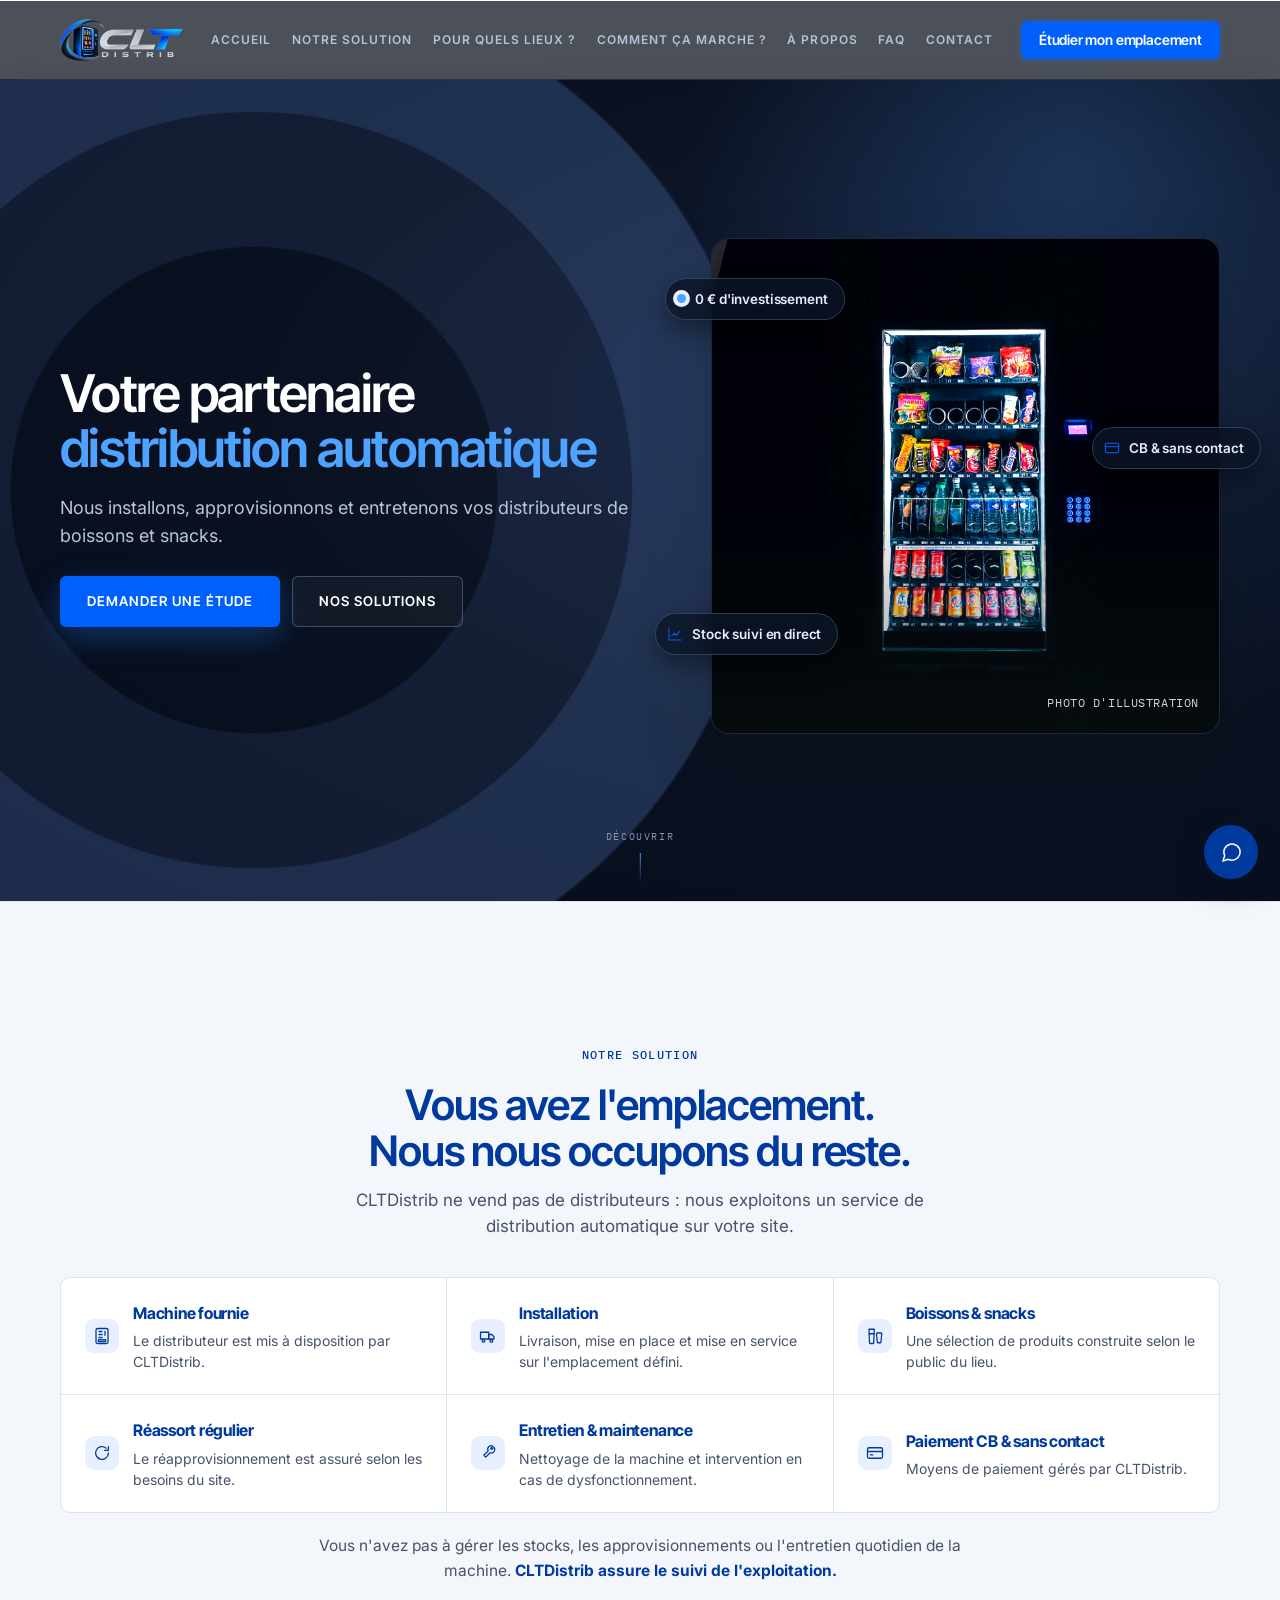
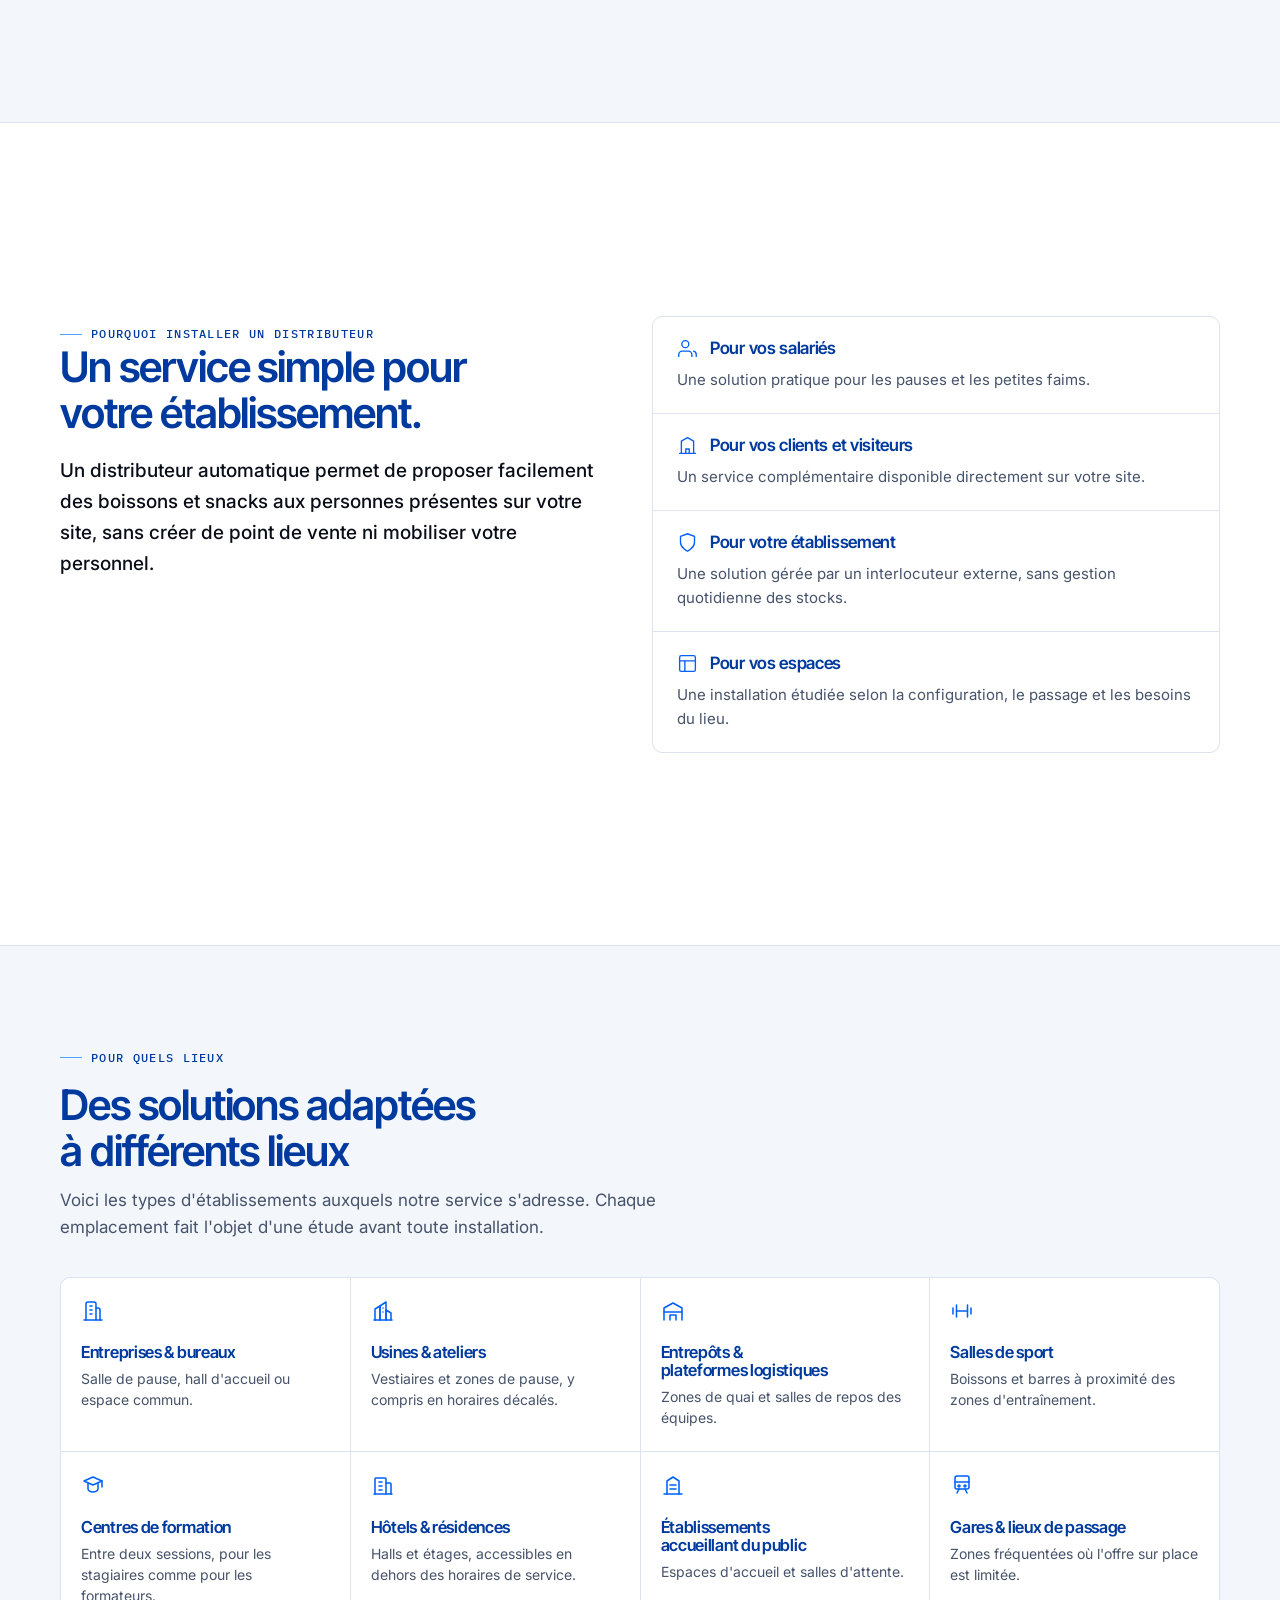
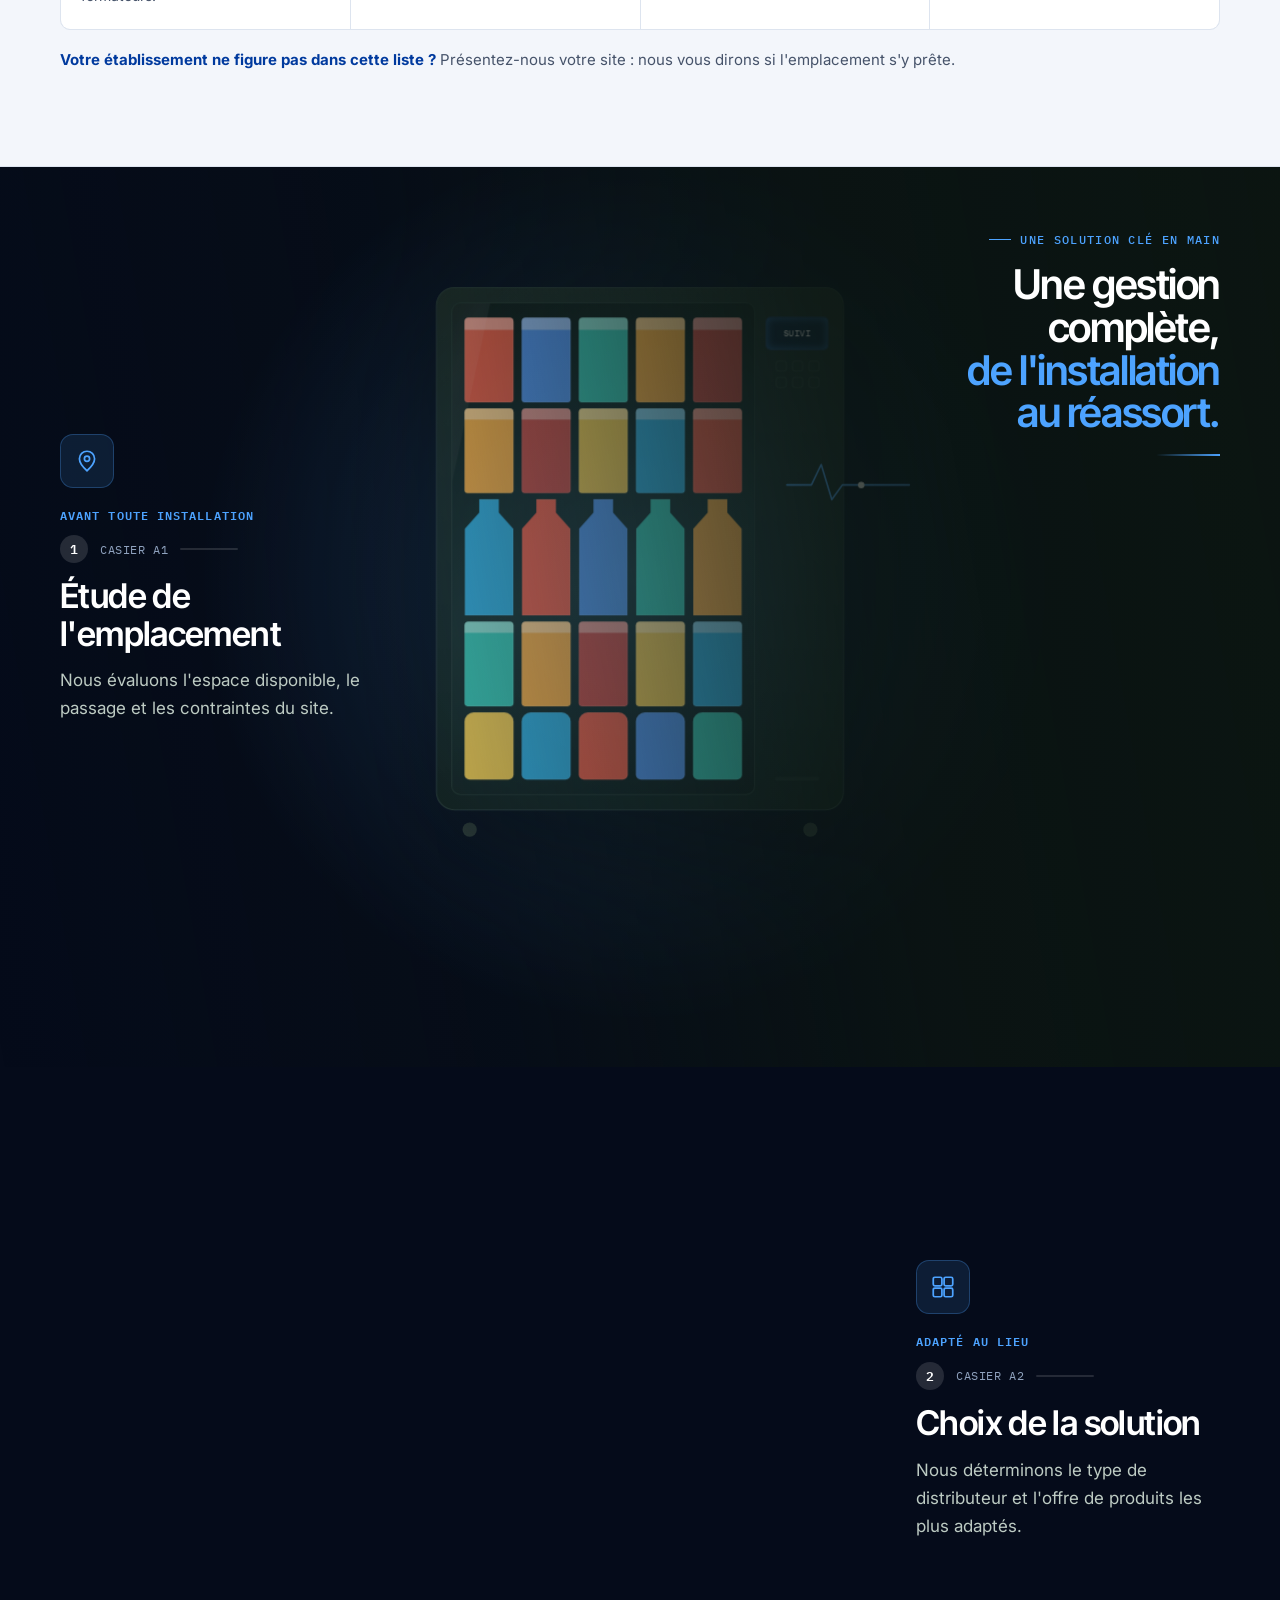
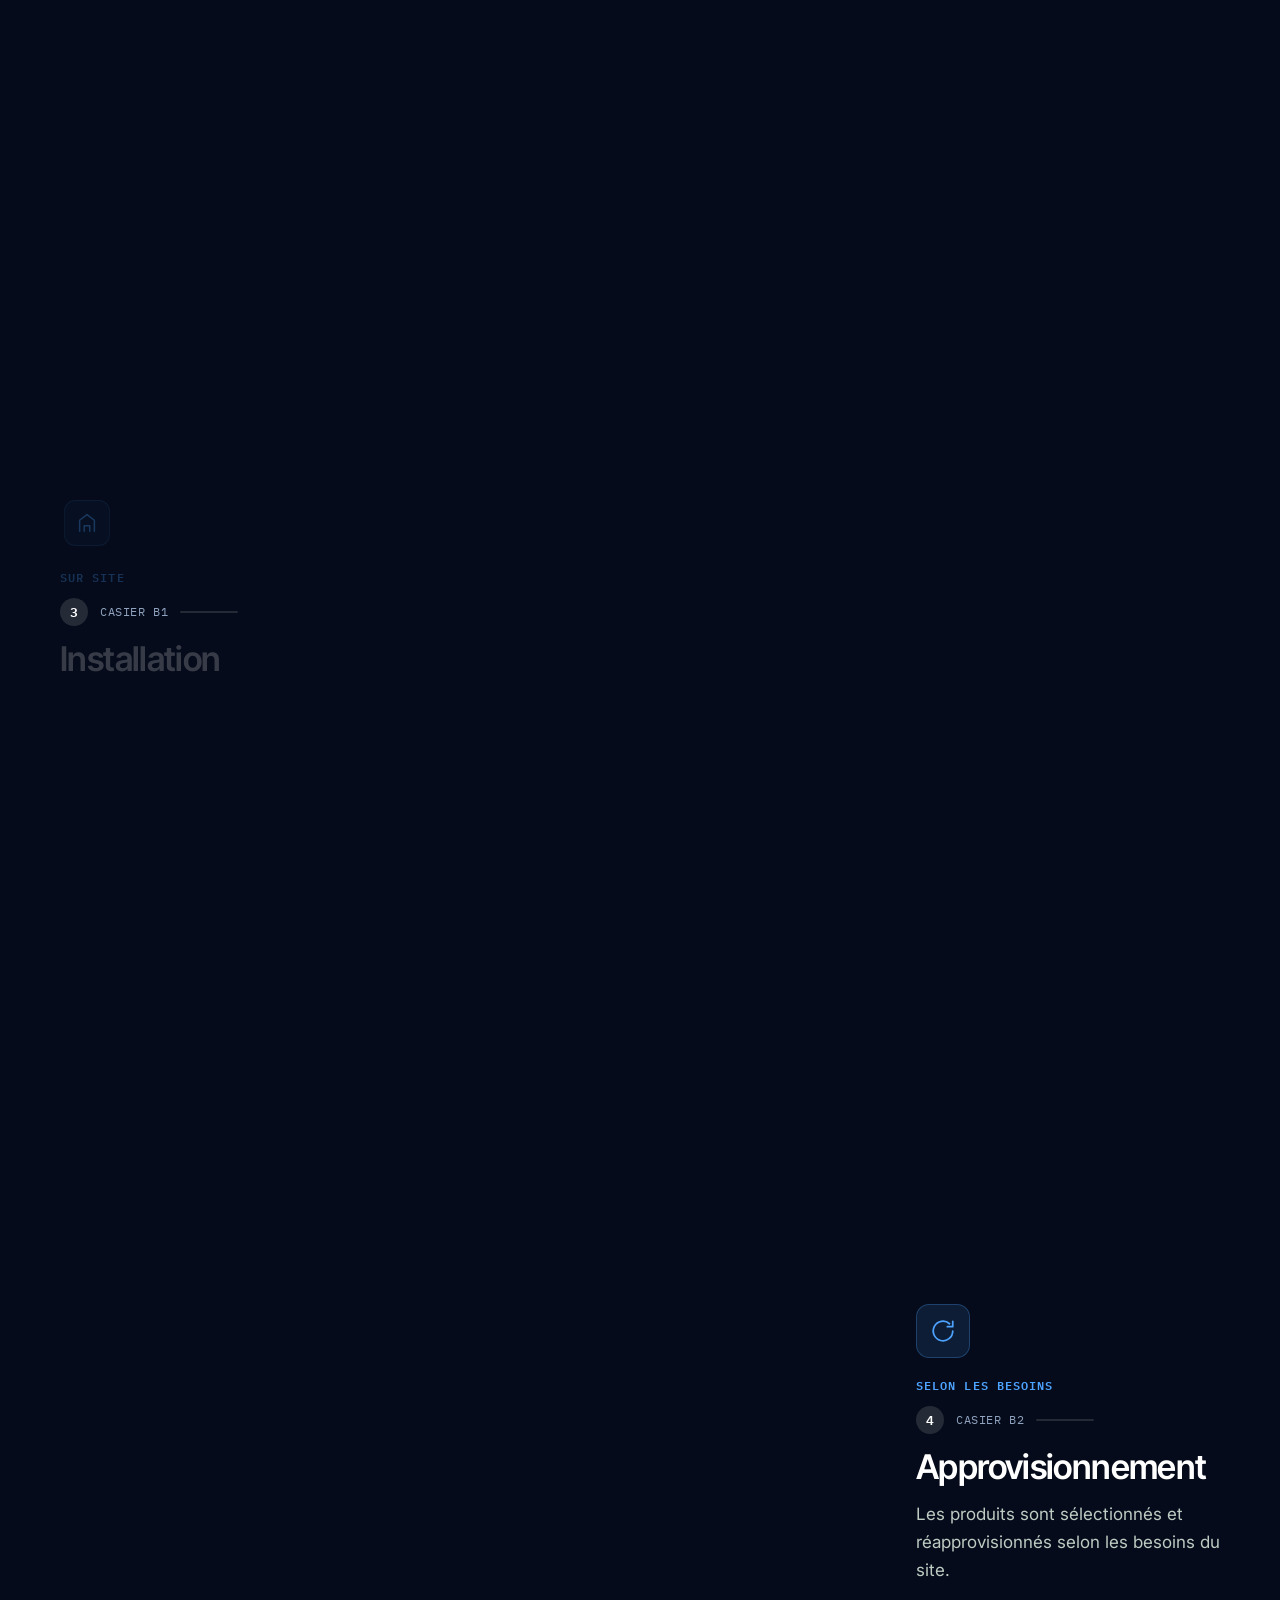
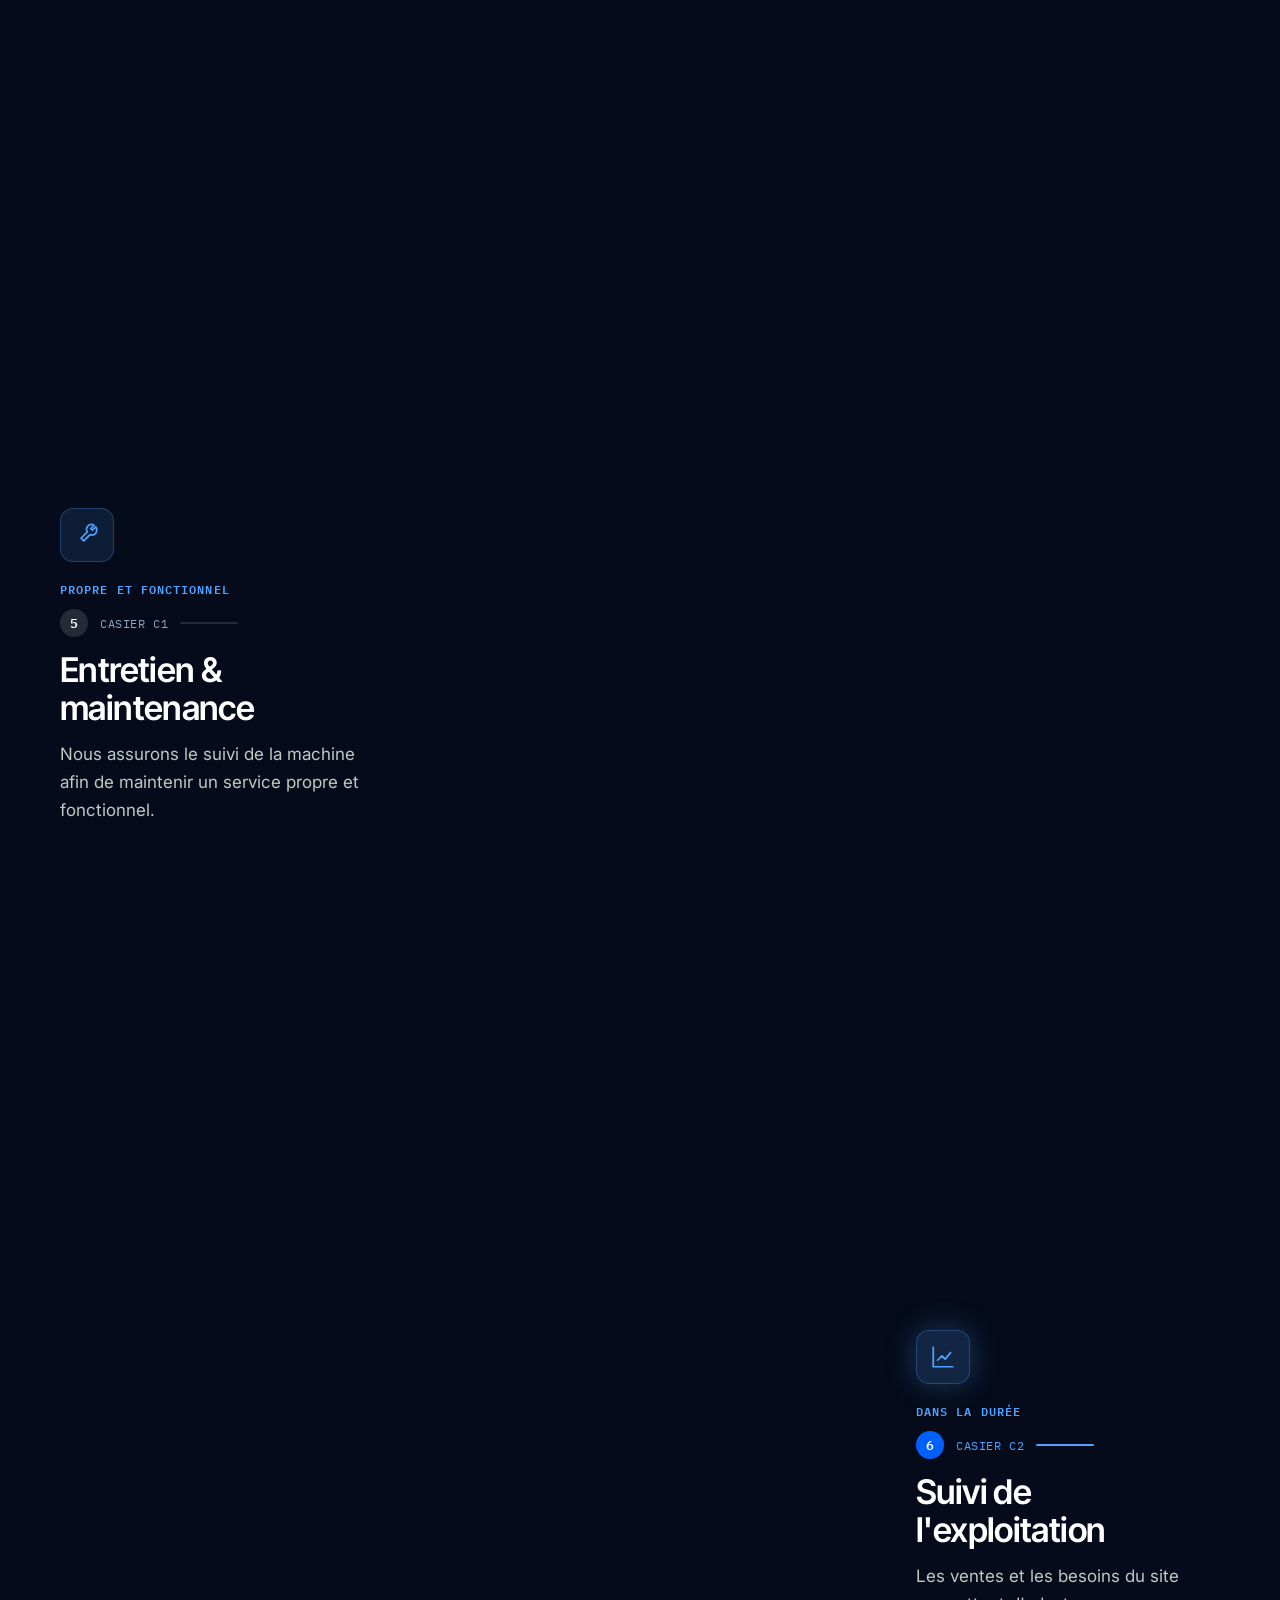
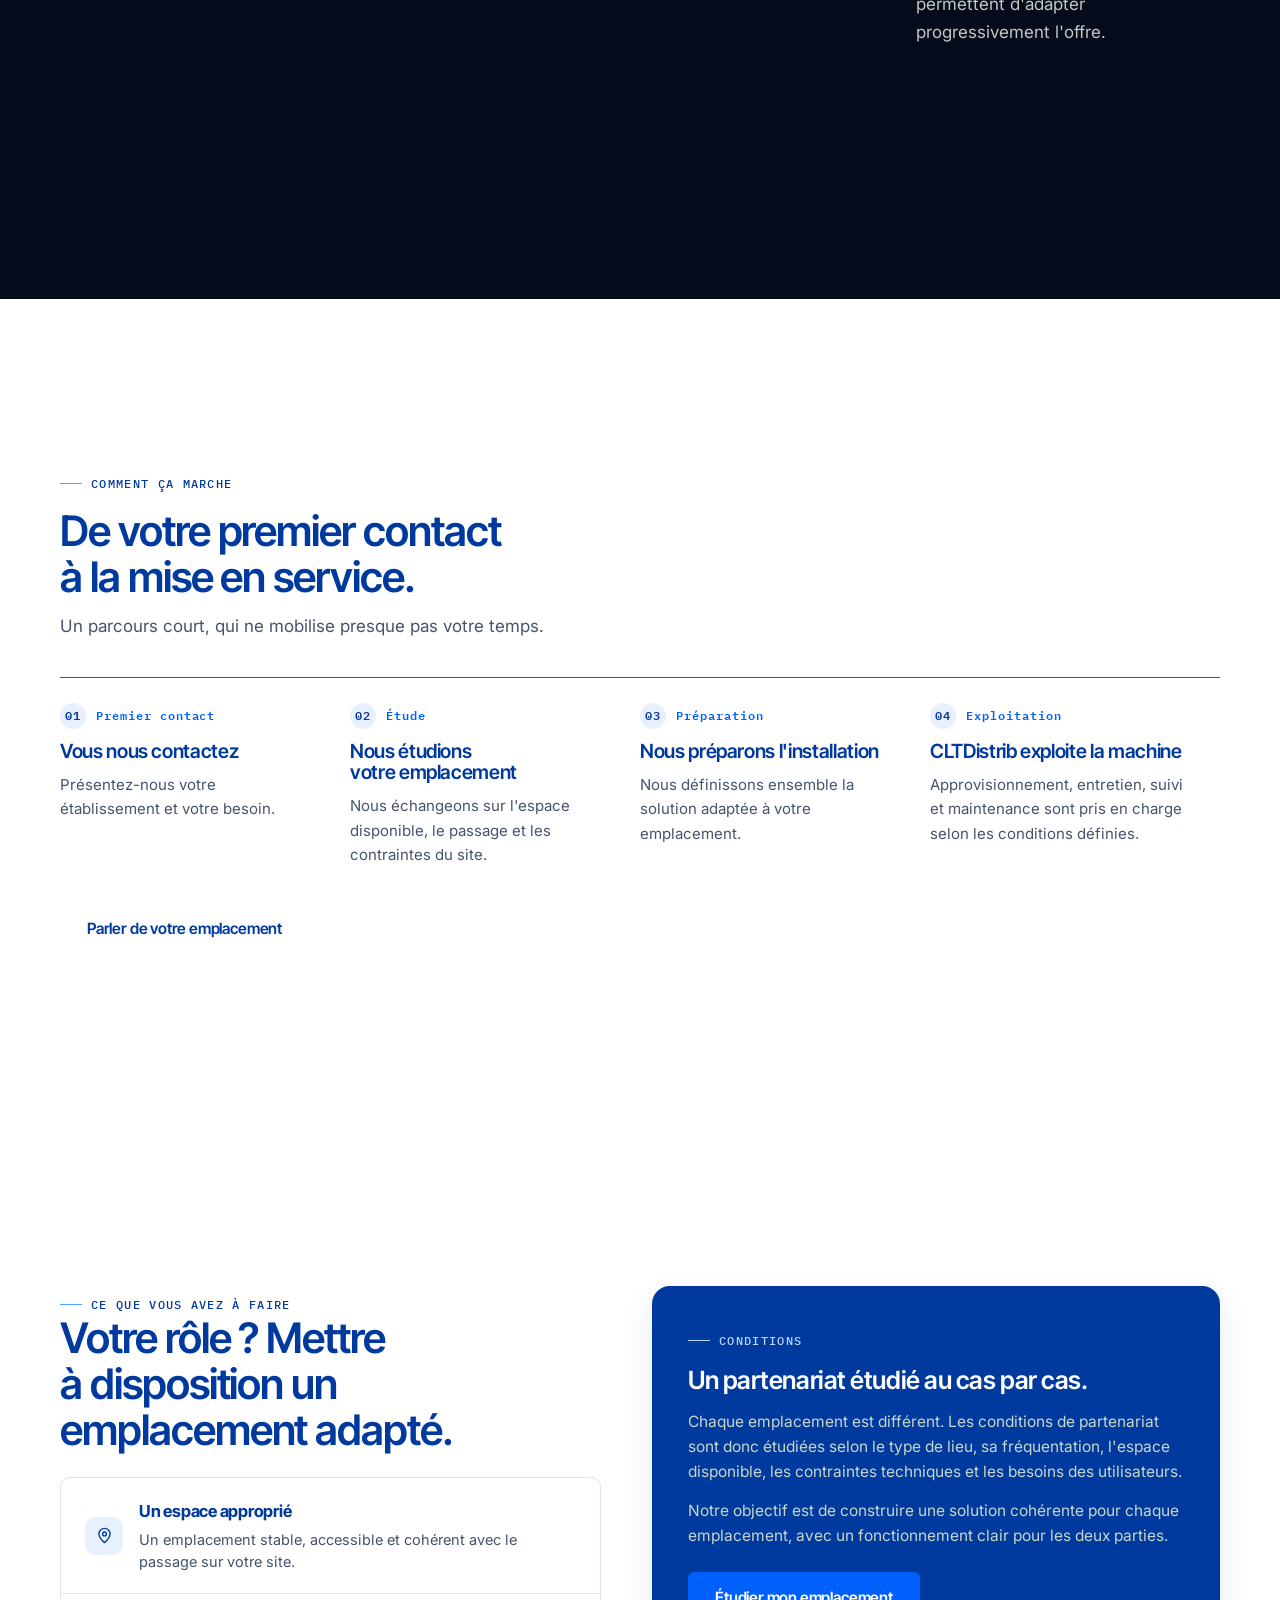
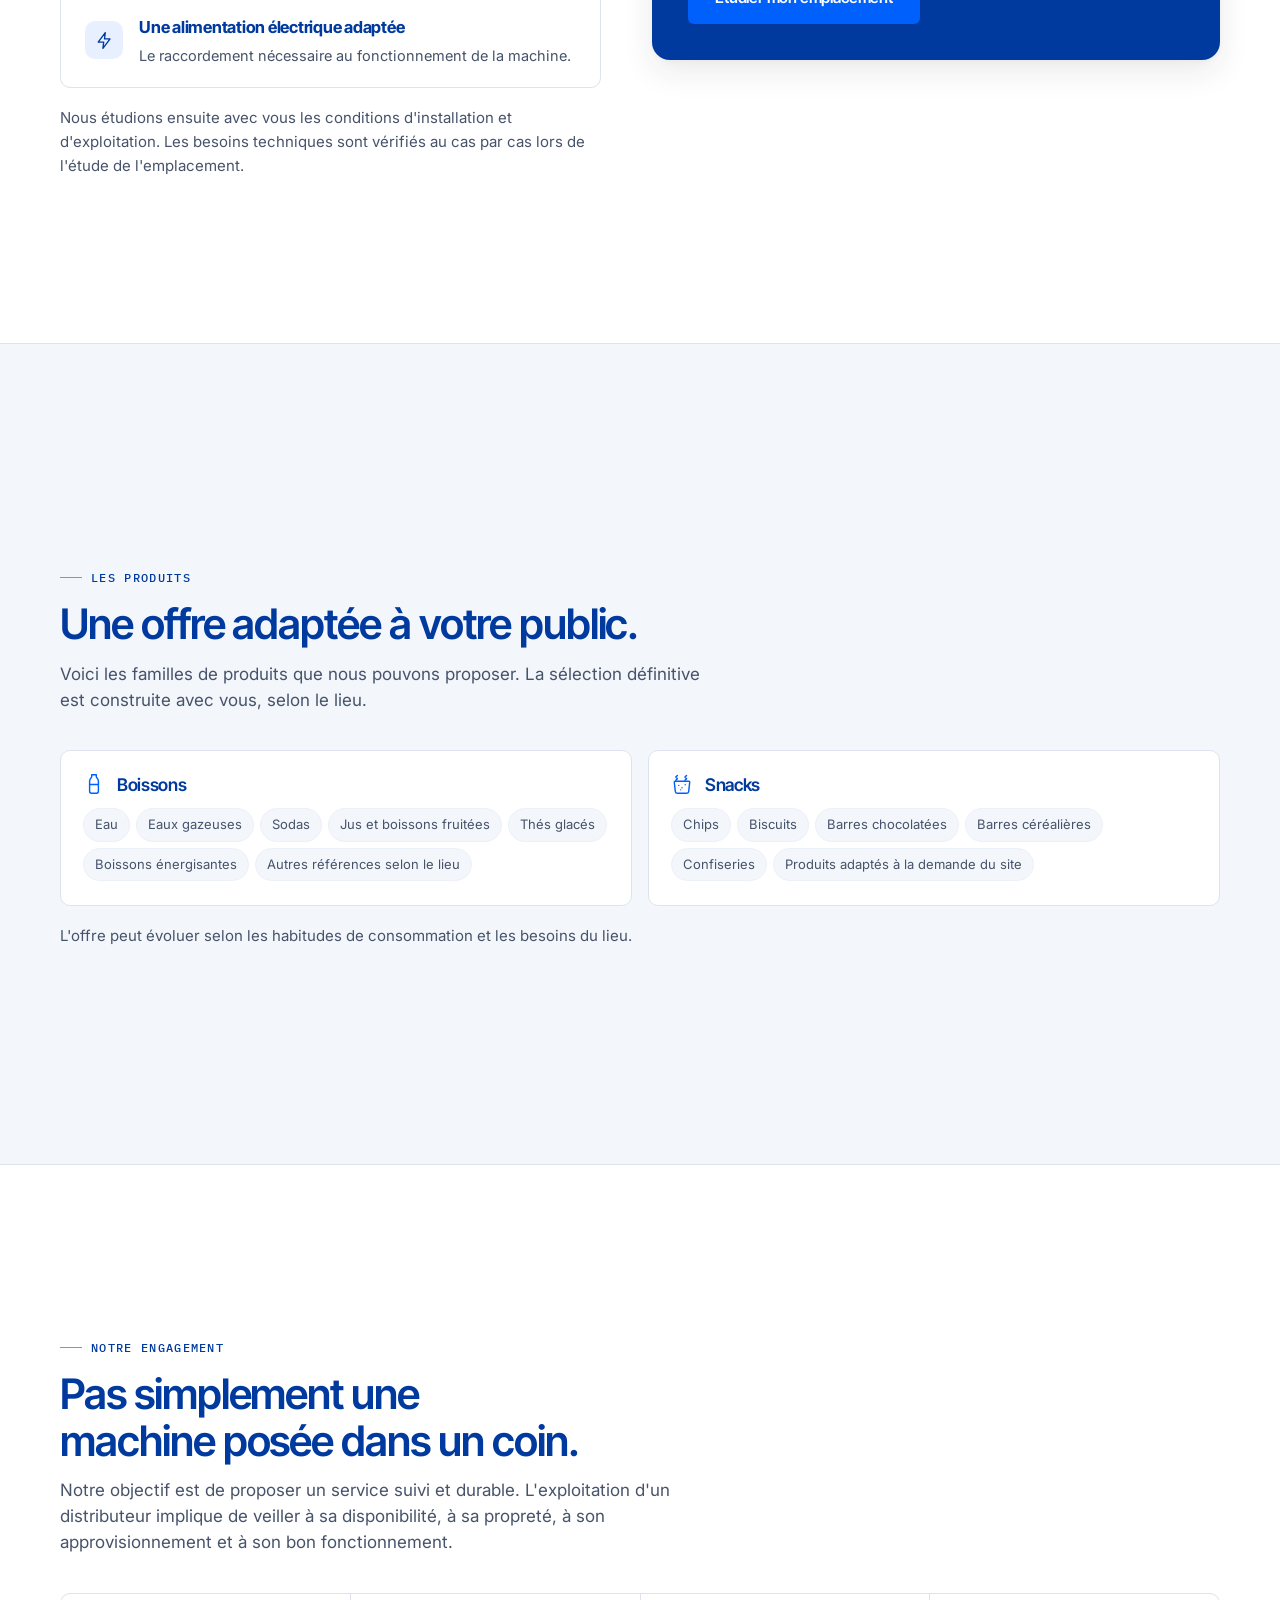
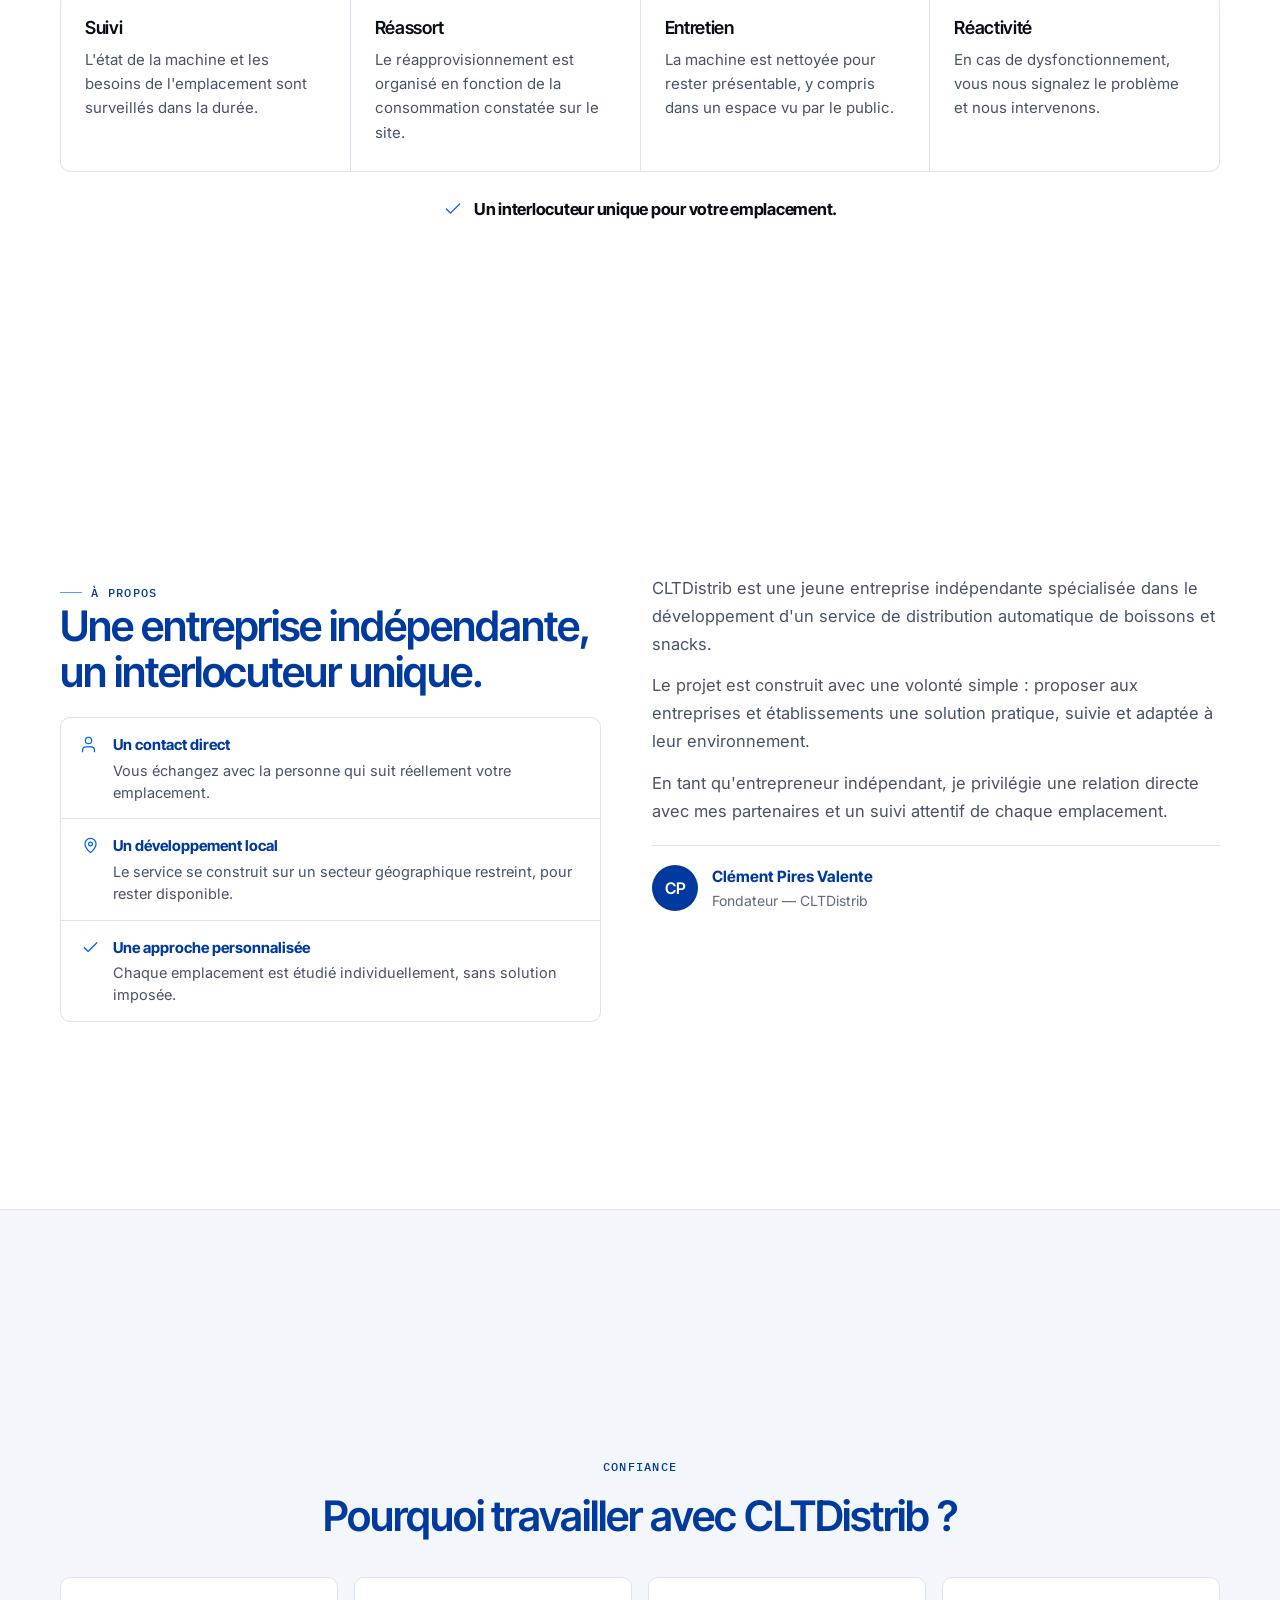
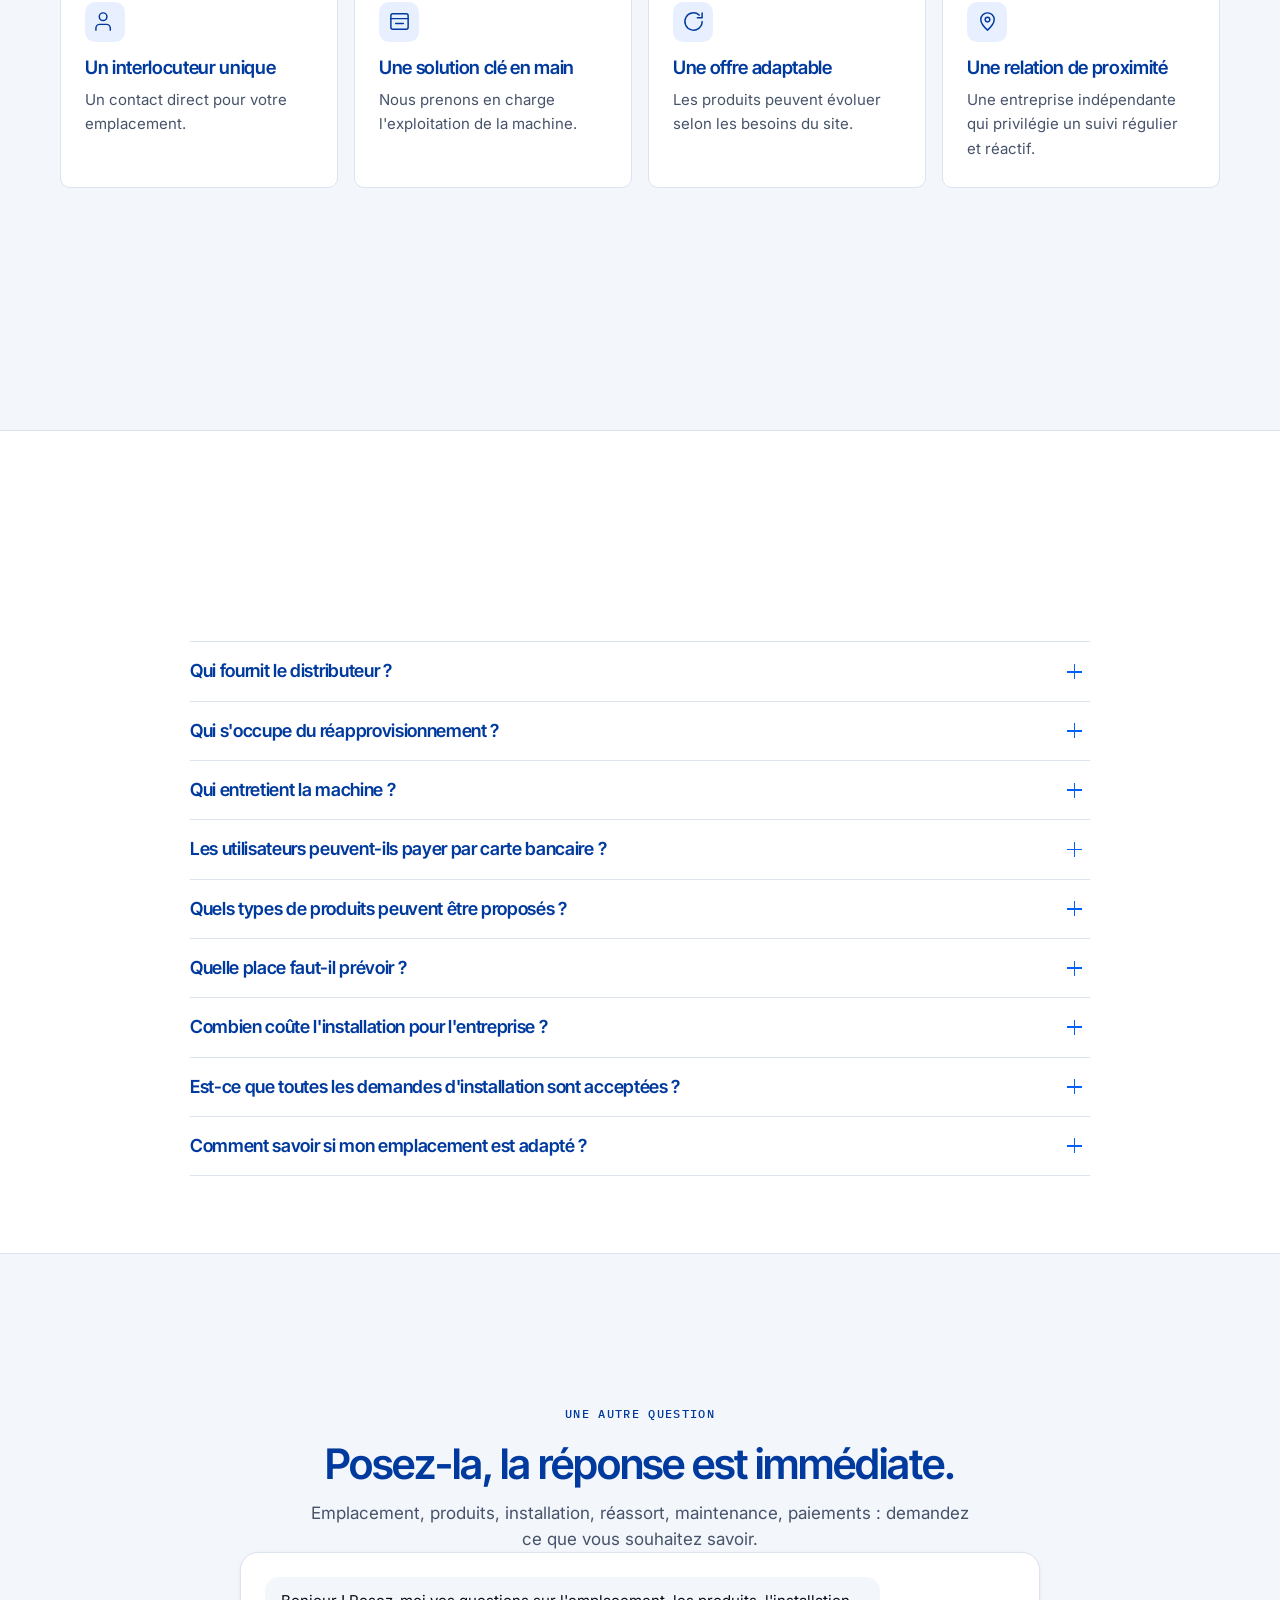
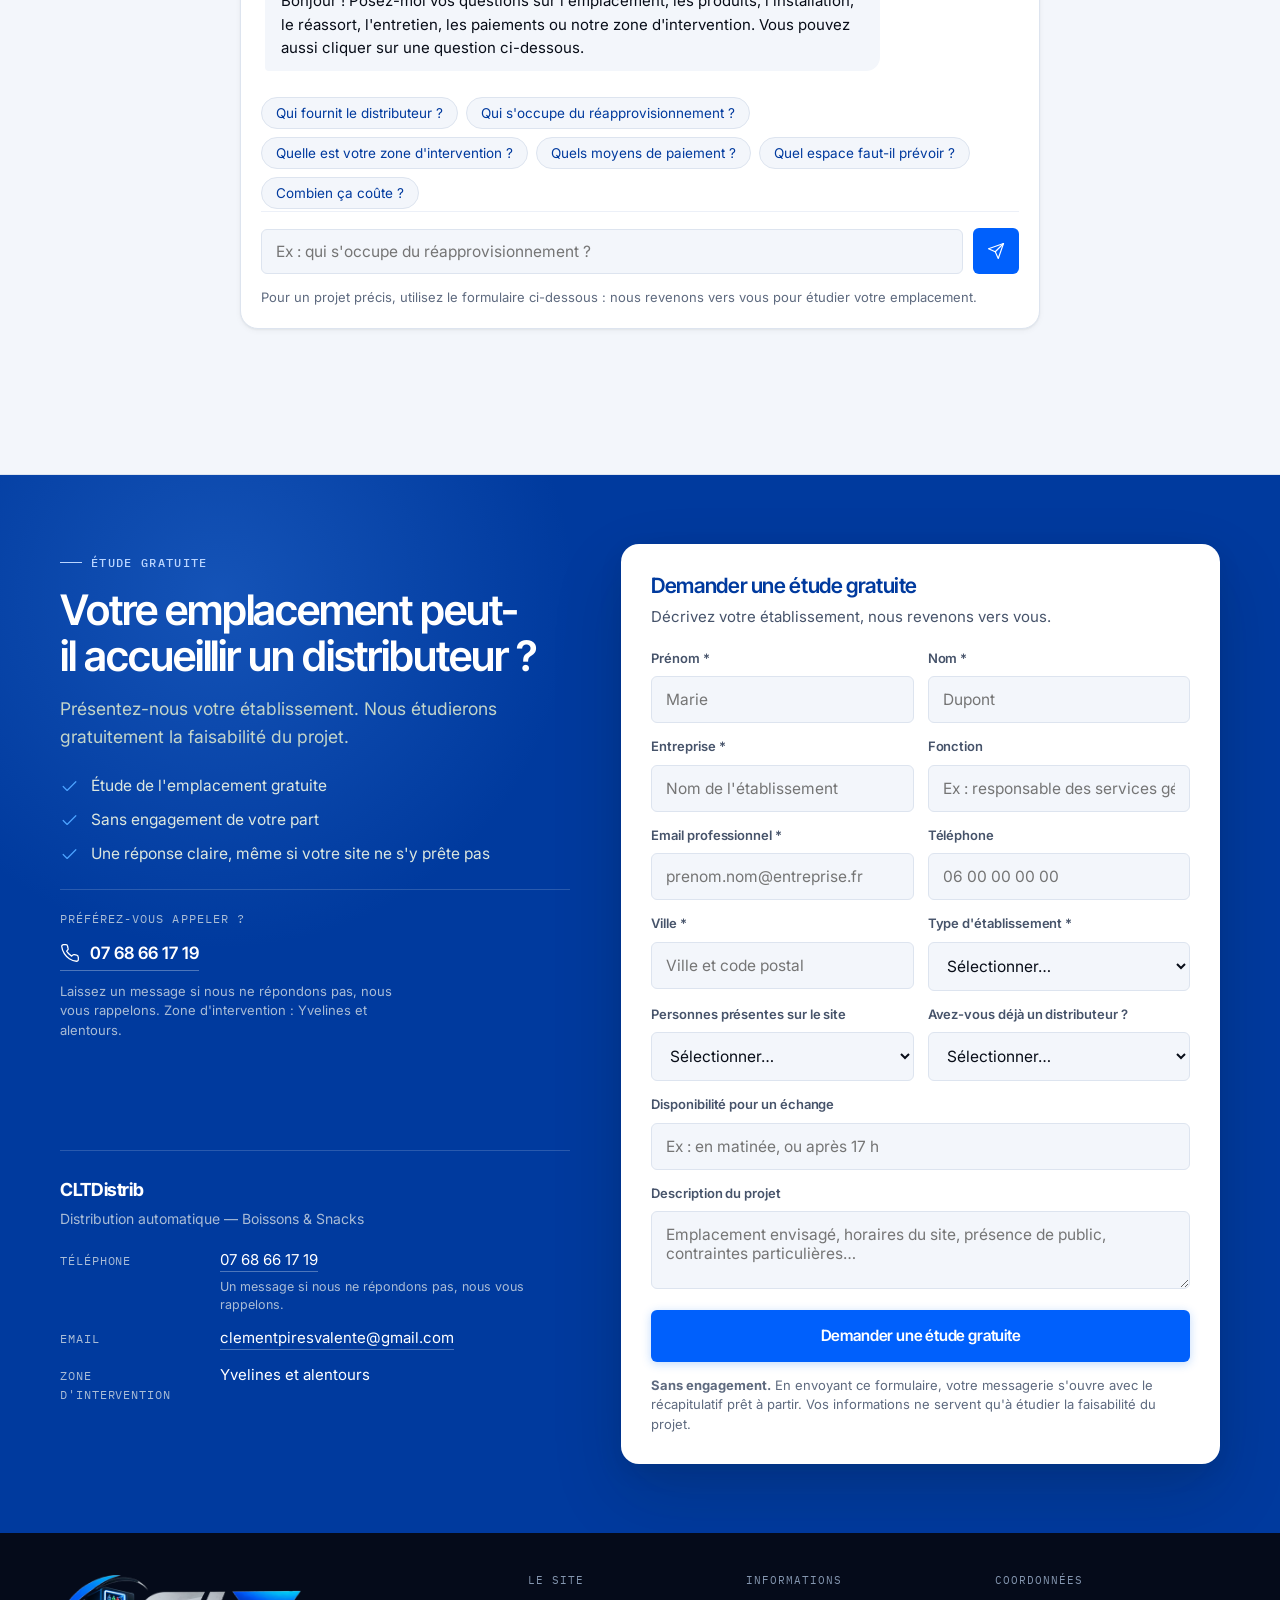
==== commit afdb13d2: "Palette alignee sur le logo, et plus aucun texte en mouvement PALETTE Les bleus sont releves au pixe" ====
--- a/index.html
+++ b/index.html
@@ -37,26 +37,27 @@
    1. TOKENS
    ============================================================ */
 :root{
-  /* Identité bleue sur fond marine. Les noms --teal* sont conservés parce que
-     124 règles s'y réfèrent : seules les valeurs changent, la bascule se fait ici. */
-  /* Bleu électrique · bleu nuit · blanc · gris très clair */
-  /* #1C7BF5 était trop clair : le blanc dessus tombait à 4,04 (seuil 4,5) */
-  --brand:#1670E0;          /* bleu électrique — boutons, accents */
-  --brand-deep:#0B2F6E;     /* bleu profond — cartes et fonds appuyés */
-  --brand-bright:#57A6FF;   /* bleu clair — accents sur fond nuit */
-  --brand-tint:#E7F1FF;     /* bleu très pâle — aplats légers */
-  --navy:#060E1F;           /* bleu nuit — fonds sombres */
-  --navy-2:#0B1730;
+  /* ---- Palette alignée sur le logo --------------------------------------
+     Les bleus sont relevés au pixel dans logo-cltdistrib-source.png.
+     #0060FC est le bleu le plus fréquent du swoosh (3 304 pixels) et tient
+     5,15:1 avec du blanc : il peut donc porter les boutons.
+     Les noms --teal* sont conservés : 124 règles s'y réfèrent. */
+  --brand:#0060FC;          /* bleu électrique du logo — CTA, accents */
+  --brand-deep:#003A9E;     /* bleu profond — cartes et fonds appuyés */
+  --brand-bright:#4DA3FF;   /* bleu clair — accents sur fond nuit */
+  --brand-tint:#E8F0FF;     /* bleu très pâle — aplats légers */
+  --navy:#050B1A;           /* bleu nuit — sections premium, footer */
+  --navy-2:#0A1428;
 
   --bg:#FFFFFF;
   --surface:#FFFFFF;
-  --surface-alt:#F2F5FA;    /* gris très clair, légèrement bleuté */
-  --surface-sunk:#E8EDF6;
-  --ink:#0C1424;
-  --ink-soft:#495568;
-  --ink-faint:#6B7789;
-  --line:#DCE3EE;
-  --line-soft:#EAEFF7;
+  --surface-alt:#F3F6FB;    /* gris clair — fonds secondaires */
+  --surface-sunk:#E9EEF7;
+  --ink:#080D18;            /* noir très foncé — textes */
+  --ink-soft:#46536A;
+  --ink-faint:#5E6A7F;
+  --line:#DDE4EF;
+  --line-soft:#ECF0F8;
 
   --teal:var(--brand);
   --teal-dark:var(--brand-deep);
@@ -151,11 +152,11 @@
 .btn--primary{ background:var(--brand); color:#fff; box-shadow:0 2px 10px rgba(28,123,245,.28); }
 .btn--primary:hover{ background:#3B8DFF; box-shadow:0 10px 26px rgba(28,123,245,.42); transform:translateY(-2px); }
 .btn--accent{ background:var(--teal); color:#fff; }
-.btn--accent:hover{ background:var(--teal-dark); box-shadow:0 10px 24px rgba(31,107,68,.25); transform:translateY(-2px); }
+.btn--accent:hover{ background:var(--teal-dark); box-shadow:0 10px 24px rgba(0,96,252,.25); transform:translateY(-2px); }
 .btn--ghost{ background:transparent; color:var(--teal-dark); border-color:var(--line); }
 .btn--ghost:hover{ border-color:var(--teal-dark); background:var(--surface-alt); transform:translateY(-2px); }
 .btn--onDark{ background:#fff; color:var(--teal-dark); }
-.btn--onDark:hover{ background:#EFF3EF; transform:translateY(-2px); }
+.btn--onDark:hover{ background:#EDF2FA; transform:translateY(-2px); }
 .btn--onDarkGhost{ background:transparent; color:#fff; border-color:rgba(255,255,255,.34); }
 .btn--onDarkGhost:hover{ border-color:#fff; background:rgba(255,255,255,.07); transform:translateY(-2px); }
 .btn--sm{ padding:9px 17px; font-size:14px; }
@@ -212,10 +213,10 @@
 .nav__burger{
   display:none; align-items:center; gap:9px; padding:10px 14px 10px 12px;
   background:var(--teal-dark); border:none; border-radius:10px; color:#fff;
-  box-shadow:0 2px 10px rgba(18,61,40,.28); transition:background-color .2s var(--ease), transform .15s var(--ease);
+  box-shadow:0 2px 10px rgba(5,20,50,.28); transition:background-color .2s var(--ease), transform .15s var(--ease);
   min-height:44px;
 }
-.nav__burger:hover{ background:#0C2C1D; }
+.nav__burger:hover{ background:#0E2447; }
 .nav__burger:active{ transform:scale(.96); }
 .nav__burger-label{ font-family:var(--font-display); font-size:14px; font-weight:600; letter-spacing:-0.01em; }
 .nav__burger-bars{ display:block; position:relative; width:19px; height:14px; flex-shrink:0; }
@@ -335,6 +336,8 @@
   letter-spacing:.11em; text-transform:uppercase; color:var(--brand-deep); font-weight:500;
 }
 .eyebrow::before{ content:''; width:22px; height:1px; background:var(--teal-light); }
+/* Sur fond nuit l'eyebrow doit remonter en bleu clair : en bleu profond il tombe à 1,96 */
+.parallax-decouvrir .eyebrow, .cta .eyebrow{ color:var(--brand-bright); }
 .hero .lede{ margin-top:18px; font-size:18px; color:#B6C6DC; max-width:53ch; line-height:1.55; }
 .hero__cta{ display:flex; gap:12px; margin-top:26px; flex-wrap:wrap; }
 .hero__note{ margin-top:16px; font-size:14px; color:#95A7C2; display:flex; align-items:center; gap:8px; }
@@ -344,8 +347,9 @@
 /* Profondeur : un élément = une responsabilité. Le wrapper reçoit la parallaxe
    (transform posé en JS), l'élément interne porte la lévitation (animation). */
 .hero__parallax{ transition:transform .5s var(--ease); will-change:transform; }
-.hero__float{ animation:hero-float 8s ease-in-out infinite; }
-@keyframes hero-float{ 0%,100%{ margin-top:0; } 50%{ margin-top:-14px; } }
+/* Flottement retiré : il entraînait la légende « Photo d'illustration » sur 11 px.
+   Le hero garde le reflet et le relief à la souris, qui ne touchent aucun texte. */
+.hero__float{ /* volontairement sans animation */ }
 
 .hero__frame{
   position:relative; border-radius:var(--radius-l); overflow:hidden; background:var(--deep);
@@ -384,7 +388,7 @@
 }
 
 /* Pastilles flottantes autour du visuel — même langage que .hero__badge */
-.hero__chip-wrap{ position:absolute; z-index:3; transition:transform .5s var(--ease); will-change:transform; }
+.hero__chip-wrap{ position:absolute; z-index:3; }
 .hero__chip{
   display:inline-flex; align-items:center; gap:9px; white-space:nowrap;
   background:rgba(12,21,38,.82); border:1px solid rgba(140,175,225,.26); border-radius:999px;
@@ -427,7 +431,7 @@
   position:absolute; left:50%; bottom:18px; transform:translateX(-50%); z-index:2;
   display:flex; flex-direction:column; align-items:center; gap:8px;
   font-family:var(--font-mono); font-size:10px; letter-spacing:.16em; text-transform:uppercase;
-  color:var(--ink-faint); pointer-events:none;
+  color:#8697B4; pointer-events:none;  /* le hero reste nuit : jeton clair inadapté ici */
 }
 .js-anim .hero__scroll{ opacity:0; animation:fade-in .8s var(--ease) forwards 1.4s; }
 .hero__scroll i{
@@ -606,7 +610,7 @@
 .step p{ margin-top:11px; color:var(--ink-soft); font-size:15px; line-height:1.62; }
 .section--dark .step::before{ background:var(--deep-line); }
 .section--dark .step__num{ color:var(--teal-light); }
-.section--dark .step__num em{ background:rgba(62,156,107,.16); color:var(--teal-light); }
+.section--dark .step__num em{ background:rgba(77,163,255,.16); color:var(--teal-light); }
 .section--dark .step p{ color:var(--deep-ink); }
 @media (max-width:1000px){ .steps{ grid-template-columns:1fr 1fr; } .step:not(:last-child){ padding-right:28px; } }
 @media (max-width:600px){ .steps{ grid-template-columns:1fr; } .step, .step:not(:last-child){ padding:26px 0 6px; } }
@@ -625,7 +629,7 @@
 }
 .parallax-decouvrir__glow{
   position:absolute; inset:0; pointer-events:none; mix-blend-mode:screen; opacity:.55; transition:opacity .6s ease; z-index:1;
-  background:radial-gradient(circle at 50% 46%, rgba(62,156,107,.42), transparent 55%);
+  background:radial-gradient(circle at 50% 46%, rgba(77,163,255,.42), transparent 55%);
 }
 
 /* --- Le distributeur dessiné --- */
@@ -657,9 +661,9 @@
 
 .draw-machine__side{ width:62px; flex-shrink:0; display:flex; flex-direction:column; align-items:center; gap:10px; padding:14px 0; position:relative; transition:box-shadow .5s ease; border-radius:9px; }
 .draw-machine__screen{
-  width:100%; background:#0D1E15; border:1px solid #1D3A2A; border-radius:5px; padding:8px 2px;
+  width:100%; background:#08182F; border:1px solid #1D3350; border-radius:5px; padding:8px 2px;
   text-align:center; font-size:9px; color:var(--teal-light); letter-spacing:.04em;
-  box-shadow:inset 0 0 8px rgba(62,156,107,.5); transition:color .3s ease;
+  box-shadow:inset 0 0 8px rgba(77,163,255,.5); transition:color .3s ease;
 }
 .draw-machine__keypad{ display:grid; grid-template-columns:repeat(3,1fr); gap:5px; }
 .draw-machine__keypad span{ width:11px; height:11px; border-radius:3px; background:#18251E; border:1px solid #2A3A32; }
@@ -681,7 +685,7 @@
 .dim__label{
   position:absolute; font-family:var(--font-mono); font-size:11.5px; letter-spacing:.03em;
   color:var(--teal-light); background:rgba(11,20,16,.86); padding:2px 7px; border-radius:4px;
-  border:1px solid rgba(62,156,107,.34); white-space:nowrap;
+  border:1px solid rgba(77,163,255,.34); white-space:nowrap;
 }
 
 /* Cote horizontale, sous la machine (largeur) */
@@ -721,7 +725,7 @@
 .draw-machine__pulse .fx-line{ fill:none; stroke:var(--teal-light); stroke-width:2; stroke-linecap:round; stroke-linejoin:round; }
 .draw-machine__pulse .fx-dot{ fill:#fff; }
 .draw-machine.is-active-suivi .draw-machine__screen{ color:#fff; }
-.draw-machine.is-active-installation .draw-machine__side{ box-shadow:0 0 34px 8px rgba(62,156,107,.42); }
+.draw-machine.is-active-installation .draw-machine__side{ box-shadow:0 0 34px 8px rgba(77,163,255,.42); }
 
 /* Produits qui bougent — étape produits */
 .draw-machine.is-active-produits .draw-machine__product{ animation:product-bob 2.2s ease-in-out infinite; }
@@ -754,7 +758,7 @@
 }
 .draw-machine__sweep{
   position:absolute; left:0; right:0; top:-45%; height:40%; z-index:6; pointer-events:none; opacity:0;
-  background:linear-gradient(180deg, transparent, rgba(62,156,107,.42), rgba(255,255,255,.5), rgba(62,156,107,.42), transparent);
+  background:linear-gradient(180deg, transparent, rgba(77,163,255,.42), rgba(255,255,255,.5), rgba(77,163,255,.42), transparent);
 }
 .draw-machine__alert{
   position:absolute; top:14px; left:0; right:0; z-index:4; opacity:0;
@@ -810,10 +814,10 @@
 }
 .draw-machine.is-active-maintenance .draw-machine__screen{ animation:mnt-screen 7s linear infinite; }
 @keyframes mnt-screen{
-  0%,8%{ color:var(--teal-light); box-shadow:inset 0 0 8px rgba(62,156,107,.5); }
+  0%,8%{ color:var(--teal-light); box-shadow:inset 0 0 8px rgba(77,163,255,.5); }
   9%,58%{ color:#38473F; box-shadow:inset 0 0 8px rgba(0,0,0,.65); }
-  68%{ color:#fff; box-shadow:inset 0 0 16px rgba(62,156,107,.95); }
-  78%,100%{ color:var(--teal-light); box-shadow:inset 0 0 8px rgba(62,156,107,.5); }
+  68%{ color:#fff; box-shadow:inset 0 0 16px rgba(77,163,255,.95); }
+  78%,100%{ color:var(--teal-light); box-shadow:inset 0 0 8px rgba(77,163,255,.5); }
 }
 .draw-machine.is-active-maintenance .draw-machine__product{ animation:mnt-prod 7s ease infinite; animation-delay:calc(var(--seed) * 20ms); }
 @keyframes mnt-prod{
@@ -833,7 +837,7 @@
 .draw-machine.is-active-maintenance .draw-machine__wrench{ animation:mnt-tap 1.05s ease-in-out infinite; transform-origin:72% 28%; }
 @keyframes mnt-tap{ 0%,100%{ transform:rotate(0deg); } 28%{ transform:rotate(-30deg); } 54%{ transform:rotate(13deg); } 76%{ transform:rotate(-7deg); } }
 .draw-machine.is-active-maintenance .draw-machine__side{ animation:mnt-ok 7s ease infinite; }
-@keyframes mnt-ok{ 0%,64%{ box-shadow:none; } 71%{ box-shadow:0 0 36px 9px rgba(62,156,107,.55); } 84%,100%{ box-shadow:none; } }
+@keyframes mnt-ok{ 0%,64%{ box-shadow:none; } 71%{ box-shadow:0 0 36px 9px rgba(77,163,255,.55); } 84%,100%{ box-shadow:none; } }
 /* Le halo vert d'ambiance s'éteint pendant la panne et revient à la remise en service */
 .draw-machine.is-active-maintenance ~ .parallax-decouvrir__glow{ animation:mnt-glow 7s linear infinite; }
 @keyframes mnt-glow{ 0%,8%{ opacity:.55; } 10%,54%{ opacity:.1; } 68%{ opacity:.85; } 80%,100%{ opacity:.55; } }
@@ -887,10 +891,10 @@
 .scroll-step.is-right{ margin-left:auto; }
 .scroll-step__icon-wrap{
   display:flex; align-items:center; justify-content:center; width:54px; height:54px; border-radius:13px;
-  background:rgba(62,156,107,.12); border:1px solid rgba(62,156,107,.28); margin-bottom:18px;
+  background:rgba(77,163,255,.12); border:1px solid rgba(77,163,255,.28); margin-bottom:18px;
   opacity:.3; transform:scale(.85); transition:opacity .5s ease, transform .5s ease, background-color .5s ease, box-shadow .5s ease;
 }
-.scroll-step.is-active .scroll-step__icon-wrap{ opacity:1; transform:scale(1); background:rgba(62,156,107,.18); box-shadow:0 0 30px rgba(62,156,107,.3); }
+.scroll-step.is-active .scroll-step__icon-wrap{ opacity:1; transform:scale(1); background:rgba(77,163,255,.18); box-shadow:0 0 30px rgba(77,163,255,.3); }
 .scroll-step__icon{ width:26px; height:26px; color:var(--teal-light); }
 .scroll-step__stat{ font-family:var(--font-mono); font-size:12px; font-weight:600; letter-spacing:.09em; text-transform:uppercase; color:var(--teal-light); opacity:.25; transition:opacity .5s ease; }
 .scroll-step.is-active .scroll-step__stat{ opacity:1; }
@@ -900,16 +904,16 @@
   width:28px; height:28px; border-radius:50%; display:flex; align-items:center; justify-content:center;
   transition:background-color .4s ease, transform .4s ease;
 }
-.scroll-step.is-active .scroll-step__num{ background:var(--teal); transform:scale(1.1); }
+.scroll-step.is-active .scroll-step__num{ background:var(--teal); }
 .scroll-step__code{ font-family:var(--font-mono); font-size:12px; color:#8FA2BE; letter-spacing:.05em; text-transform:uppercase; transition:color .4s ease; }
 .scroll-step.is-active .scroll-step__code{ color:var(--teal-light); }
 .scroll-step__track{ height:2px; flex:1; background:rgba(255,255,255,.13); border-radius:2px; overflow:hidden; max-width:58px; }
 .scroll-step__track span{ display:block; height:100%; width:0; background:var(--teal-light); transition:width .6s ease; }
 .scroll-step.is-active .scroll-step__track span{ width:100%; }
-.scroll-step h3{ font-size:clamp(26px,3vw,34px); margin-top:14px; opacity:.2; transform:translateY(20px); color:#fff; transition:opacity .6s var(--ease), transform .6s var(--ease); }
-.scroll-step p{ margin-top:14px; color:#BDCBC3; font-size:17px; max-width:42ch; opacity:0; transform:translateY(20px); transition:opacity .6s var(--ease) .1s, transform .6s var(--ease) .1s; }
-.scroll-step.is-active h3{ opacity:1; transform:translateY(0); }
-.scroll-step.is-active p{ opacity:1; transform:translateY(0); }
+.scroll-step h3{ font-size:clamp(26px,3vw,34px); margin-top:14px; opacity:.2; color:#fff; transition:opacity .6s var(--ease); }
+.scroll-step p{ margin-top:14px; color:#BDCBC3; font-size:17px; max-width:42ch; opacity:0; transition:opacity .6s var(--ease) .1s; }
+.scroll-step.is-active h3{ opacity:1; }
+.scroll-step.is-active p{ opacity:1; }
 @media (max-width:600px){
   /* Voile transparent en haut pour laisser voir la machine, opaque en bas pour le texte */
   .parallax-decouvrir__scrim, .parallax-decouvrir__scrim.is-right{
@@ -936,11 +940,17 @@
 /* ============================================================
    13. AVANTAGES PARTENAIRE
    ============================================================ */
-.adv-grid{ display:grid; grid-template-columns:repeat(3,1fr); gap:1px; background:var(--deep-line); border:1px solid var(--deep-line); border-radius:var(--radius-m); overflow:hidden; }
-.adv{ background:#132218; padding:24px 24px 26px; transition:background-color .3s ease; }
-.adv:hover{ background:#182B1F; }
-.adv h3{ font-size:18px; margin-top:0; color:#fff; }
-.adv p{ margin-top:10px; color:var(--deep-ink); font-size:15px; line-height:1.62; }
+.adv-grid{ display:grid; grid-template-columns:repeat(3,1fr); gap:1px; background:var(--line); border:1px solid var(--line); border-radius:var(--radius-m); overflow:hidden; }
+.adv{ background:var(--surface); padding:24px 24px 26px; transition:background-color .3s ease; }
+.adv:hover{ background:var(--surface-alt); }
+.adv h3{ font-size:18px; margin-top:0; color:var(--ink); }
+.adv p{ margin-top:10px; color:var(--ink-soft); font-size:15px; line-height:1.62; }
+/* La grille reste utilisable sur fond nuit si une section repasse en foncé */
+.section--dark .adv-grid{ background:var(--deep-line); border-color:var(--deep-line); }
+.section--dark .adv{ background:var(--navy-2); }
+.section--dark .adv:hover{ background:#111E3A; }
+.section--dark .adv h3{ color:#fff; }
+.section--dark .adv p{ color:var(--deep-ink); }
 @media (max-width:1000px){ .adv-grid{ grid-template-columns:1fr 1fr; } }
 @media (max-width:520px){ .adv-grid{ grid-template-columns:1fr 1fr; } .adv{ padding:15px 14px 17px; } .adv h3{ font-size:15.5px; } .adv p{ font-size:13px; line-height:1.5; } }
 
@@ -1045,7 +1055,7 @@
   background:var(--surface-alt); transition:border-color .18s ease, background-color .18s ease, box-shadow .18s ease;
 }
 .field input:hover, .field select:hover, .field textarea:hover{ border-color:#CFD8CD; }
-.field input:focus, .field select:focus, .field textarea:focus{ border-color:var(--teal); background:#fff; outline:none; box-shadow:0 0 0 3px rgba(31,107,68,.1); }
+.field input:focus, .field select:focus, .field textarea:focus{ border-color:var(--teal); background:#fff; outline:none; box-shadow:0 0 0 3px rgba(0,96,252,.1); }
 .field textarea{ resize:vertical; min-height:78px; }
 .field-row{ display:grid; grid-template-columns:1fr 1fr; gap:14px; }
 .form-note{ font-size:13px; color:var(--ink-faint); margin-top:14px; line-height:1.5; }
@@ -1060,12 +1070,12 @@
    ============================================================ */
 .footer{ padding:38px 0 30px; background:var(--deep); }
 .footer__top{ display:flex; justify-content:space-between; align-items:flex-start; flex-wrap:wrap; gap:22px; padding-bottom:24px; border-bottom:1px solid var(--deep-line); }
-.footer__tag{ margin-top:12px; color:#8794A8; font-size:14.5px; max-width:36ch; line-height:1.55; }
+.footer__tag{ margin-top:12px; color:#93A5C2; font-size:14.5px; max-width:36ch; line-height:1.55; }
 .footer__links{ display:flex; gap:30px; flex-wrap:wrap; }
 .footer__links a{ color:#AFC0D8; font-size:14.5px; transition:color .2s ease; }
 .footer__links a:hover{ color:#fff; }
 .footer__bottom{ display:flex; justify-content:space-between; align-items:center; flex-wrap:wrap; gap:12px; padding-top:20px; }
-.footer__bottom small{ color:#68776F; font-size:13px; }
+.footer__bottom small{ color:#8DA0BE; font-size:13px; }
 .footer__bottom a{ color:#AFC0D8; text-decoration:underline; text-underline-offset:3px; }
 
 /* ============================================================
@@ -1077,8 +1087,8 @@
 .chatpanel__head strong{ font-family:var(--font-display); font-size:15.5px; color:var(--teal-dark); }
 .chatpanel__head span{ font-size:13.5px; color:var(--ink-faint); }
 .chatpanel__messages{ display:flex; flex-direction:column; gap:13px; max-height:300px; overflow-y:auto; padding:4px 4px 14px; scroll-behavior:smooth; }
-.msg{ max-width:82%; padding:12px 16px; border-radius:14px; font-size:15px; line-height:1.55; opacity:0; transform:translateY(8px); animation:msg-in .35s ease forwards; }
-@keyframes msg-in{ to{ opacity:1; transform:translateY(0); } }
+.msg{ max-width:82%; padding:12px 16px; border-radius:14px; font-size:15px; line-height:1.55; opacity:0; animation:msg-in .35s ease forwards; }
+@keyframes msg-in{ to{ opacity:1; } }
 .msg--assistant{ align-self:flex-start; background:var(--surface-alt); color:var(--ink); border-bottom-left-radius:4px; }
 .msg--user{ align-self:flex-end; background:var(--teal-dark); color:#fff; border-bottom-right-radius:4px; }
 .msg--error{ align-self:flex-start; background:var(--red-tint); color:var(--red); border-bottom-left-radius:4px; }
@@ -1102,9 +1112,9 @@
 .chatfab{
   position:fixed; right:22px; bottom:22px; z-index:50; width:54px; height:54px; border-radius:50%;
   background:var(--teal-dark); border:none; display:flex; align-items:center; justify-content:center;
-  box-shadow:0 10px 28px rgba(18,61,40,.35); transition:transform .2s var(--ease), box-shadow .3s ease;
-}
-.chatfab:hover{ transform:scale(1.07); box-shadow:0 14px 34px rgba(18,61,40,.45); }
+  box-shadow:0 10px 28px rgba(5,20,50,.35); transition:transform .2s var(--ease), box-shadow .3s ease;
+}
+.chatfab:hover{ transform:scale(1.07); box-shadow:0 14px 34px rgba(5,20,50,.45); }
 @media (max-width:640px){ .chatpanel__messages{ max-height:320px; } .msg{ max-width:90%; } .chatfab{ right:16px; bottom:16px; } }
 
 /* ============================================================
@@ -1359,7 +1369,8 @@
   background:#0A1114; border-radius:38px; padding:12px; box-shadow:0 30px 80px rgba(0,0,0,.5);
 }
 .device-preview__frame iframe{ width:100%; height:100%; border:none; border-radius:26px; background:#fff; display:block; }
-.device-preview__close{ position:absolute; top:-52px; right:0; }
+.device-preview__close{ position:absolute; top:-52px; right:0; color:#fff; border-color:rgba(255,255,255,.3); }
+.device-preview__close:hover{ color:#fff; border-color:#fff; background:rgba(255,255,255,.09); }
 
 /* ============================================================
    PRO ACCESS OVERLAY
@@ -1413,7 +1424,7 @@
   position:fixed; left:18px; bottom:18px; z-index:45;
   width:38px; height:38px; border-radius:50%;
   display:flex; align-items:center; justify-content:center;
-  background:rgba(18,61,40,.72); color:#fff; border:1px solid rgba(255,255,255,.18);
+  background:rgba(5,20,50,.72); color:#fff; border:1px solid rgba(255,255,255,.18);
   backdrop-filter:blur(8px); box-shadow:var(--shadow-s);
   opacity:.4; transition:opacity .2s var(--ease), transform .2s var(--ease), background-color .2s var(--ease);
 }
@@ -1458,7 +1469,7 @@
 .badge--rdv{ background:var(--gold-tint); color:#8A6626; border-color:#E4D3B0; }
 .badge--etude{ background:var(--amber-tint); color:#8A6626; border-color:#E4D3B0; }
 .badge--propo{ background:#F1EAF7; color:#6B4A8A; border-color:#DFCFEC; }
-.badge--signe{ background:var(--teal-tint); color:var(--teal-dark); border-color:#C4DFCF; }
+.badge--signe{ background:var(--teal-tint); color:var(--teal-dark); border-color:#BCD5F5; }
 .badge--perdu{ background:var(--red-tint); color:#8E3A2B; border-color:#EBC8C0; }
 /* Le statut actif "en cours" respire légèrement */
 .badge--rdv::before, .badge--etude::before, .badge--propo::before{ animation:badge-pulse 2s ease-in-out infinite; }
@@ -1682,9 +1693,11 @@
 @media (max-width:1000px){ .adv-grid--4{ grid-template-columns:1fr 1fr; } }
 .engagement-foot{
   margin-top:24px; display:flex; align-items:center; justify-content:center; gap:11px;
-  color:#fff; font-size:16.5px; font-family:var(--font-display); letter-spacing:-0.015em;
-}
-.engagement-foot .icon{ color:var(--teal-light); width:20px; height:20px; }
+  color:var(--ink); font-size:16.5px; font-family:var(--font-display); letter-spacing:-0.015em;
+}
+.engagement-foot .icon{ color:var(--brand); width:20px; height:20px; }
+.section--dark .engagement-foot{ color:#fff; }
+.section--dark .engagement-foot .icon{ color:var(--teal-light); }
 
 /* Pourquoi travailler avec nous */
 .service-grid--4{ grid-template-columns:repeat(4,1fr); }
@@ -2112,7 +2125,7 @@
   </section>
 
   <!-- 6 — COMMENT ÇA MARCHE ------------------------------------- -->
-  <section class="section section--dark" id="etapes">
+  <section class="section" id="etapes">
     <div class="wrap">
       <div class="section__head reveal">
         <span class="eyebrow">Comment ça marche</span>
@@ -2226,7 +2239,7 @@
   </section>
 
   <!-- 9 — ENGAGEMENT -------------------------------------------- -->
-  <section class="section section--dark" id="engagement">
+  <section class="section" id="engagement">
     <div class="wrap">
       <div class="section__head reveal">
         <span class="eyebrow">Notre engagement</span>
@@ -3024,15 +3037,12 @@
   if(window.matchMedia && window.matchMedia("(prefers-reduced-motion: reduce)").matches) return;
   if(window.matchMedia && window.matchMedia("(hover: none)").matches) return;
 
-  /* Transform posé en pixels depuis le JS : pas de var() en feuille de style
-     sur des éléments déjà animés, où il ne s'appliquerait pas. */
+  /* Le relief ne porte que sur la photo. Les pastilles contiennent du texte :
+     déplacées en continu à la souris, elles le font rééchantillonner à chaque
+     image — c'est ce tremblement qui était visible. Elles restent fixes. */
   var layers = [];
   var visual = hero.querySelector(".hero__parallax");
   if(visual) layers.push({ el: visual, amp: 13 });
-  hero.querySelectorAll(".hero__chip-wrap").forEach(function(w){
-    var depth = parseFloat(getComputedStyle(w).getPropertyValue("--depth")) || 1;
-    layers.push({ el: w, amp: 24 * depth });
-  });
   if(!layers.length) return;
 
   var rafId = 0, mx = 0, my = 0;
@@ -3040,7 +3050,8 @@
     rafId = 0;
     for(var i = 0; i < layers.length; i++){
       var l = layers[i];
-      l.el.style.transform = "translate3d(" + (mx * -l.amp).toFixed(1) + "px," + (my * -l.amp).toFixed(1) + "px,0)";
+      /* Pixels entiers : une valeur fractionnaire suffit à faire vibrer le rendu. */
+      l.el.style.transform = "translate3d(" + Math.round(mx * -l.amp) + "px," + Math.round(my * -l.amp) + "px,0)";
     }
   }
   /* On annule la frame en attente plutôt que de se verrouiller sur un booléen :
@@ -3423,7 +3434,7 @@
   function place(){
     var small = window.matchMedia("(max-width:900px)").matches;
     glow.style.background = "radial-gradient(circle at 50% " + (small ? "33%" : "46%") +
-      ", rgba(62,156,107,.45), transparent " + (small ? "38%" : "55%") + ")";
+      ", rgba(77,163,255,.45), transparent " + (small ? "38%" : "55%") + ")";
   }
   place();
   window.addEventListener("resize", place);
@@ -3439,7 +3450,7 @@
 };
 
 var PRODUCT_KINDS = ["can","can","bottle","can","bag"];
-var PRODUCT_COLORS = ["#2F8F5B","#B5822F","#1F6B44","#3E9C6B","#5C6B63","#8A5A3B","#B14A38"];
+var PRODUCT_COLORS = ["#E4573D","#F0A93A","#2FA8E0","#35C0B0","#E8C547","#4E8FF0","#C0453A"];
 
 function fillMachineColumns(){
   var wrap = document.getElementById("machineCols");
@@ -3544,7 +3555,8 @@
   /* Amplitude réduite sur téléphone : la machine ne doit pas passer sous la barre de navigation */
   var shift = (progress - 0.5) * (window.innerWidth <= 900 ? 38 : 110);
   var scale = 1.02 + parallaxZoomPulse * 0.05;
-  parallaxImgEl.style.transform = "translate(-50%,-50%) translateY(" + shift.toFixed(1) + "px) scale(" + scale.toFixed(3) + ")";
+  /* Pixels entiers : une valeur fractionnaire fait rééchantillonner le calque à chaque image (scintillement). */
+  parallaxImgEl.style.transform = "translate(-50%,-50%) translateY(" + Math.round(shift) + "px) scale(" + scale.toFixed(2) + ")";
 }
 
 function triggerZoomPulse(){
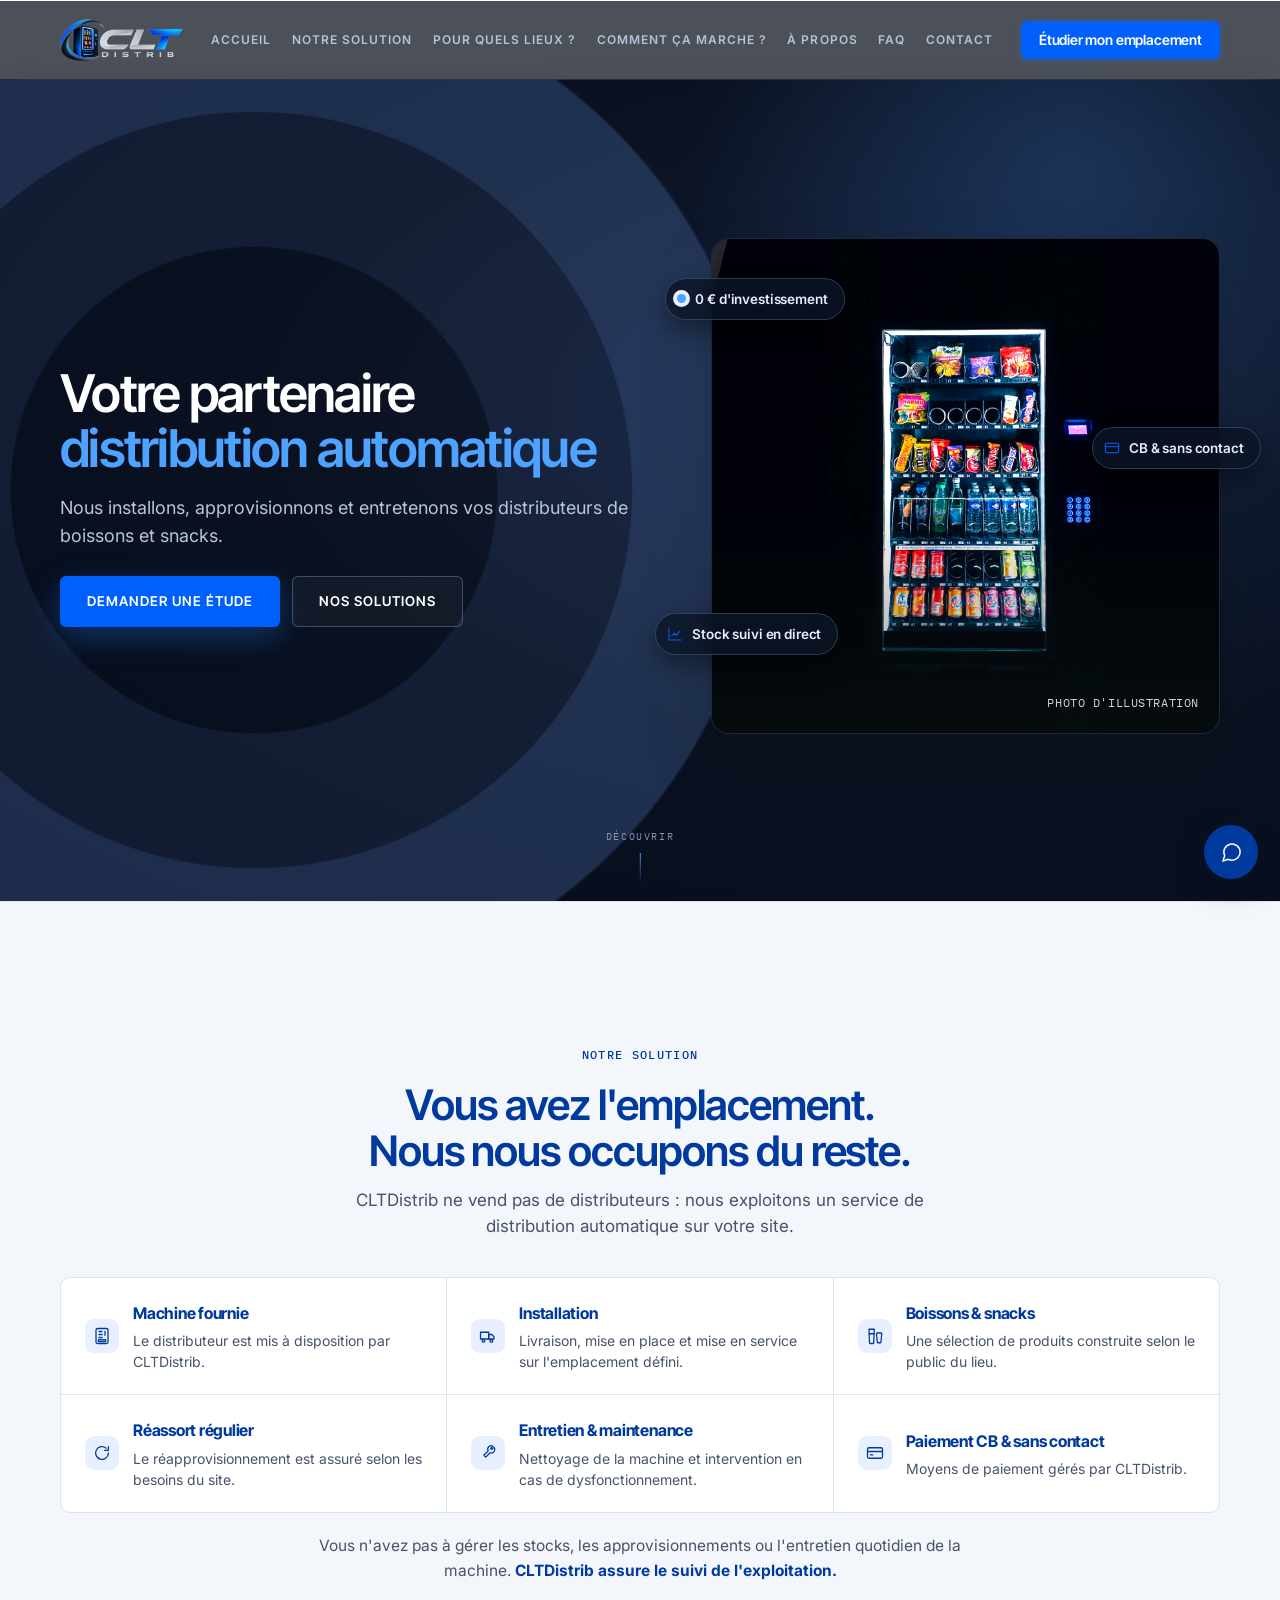
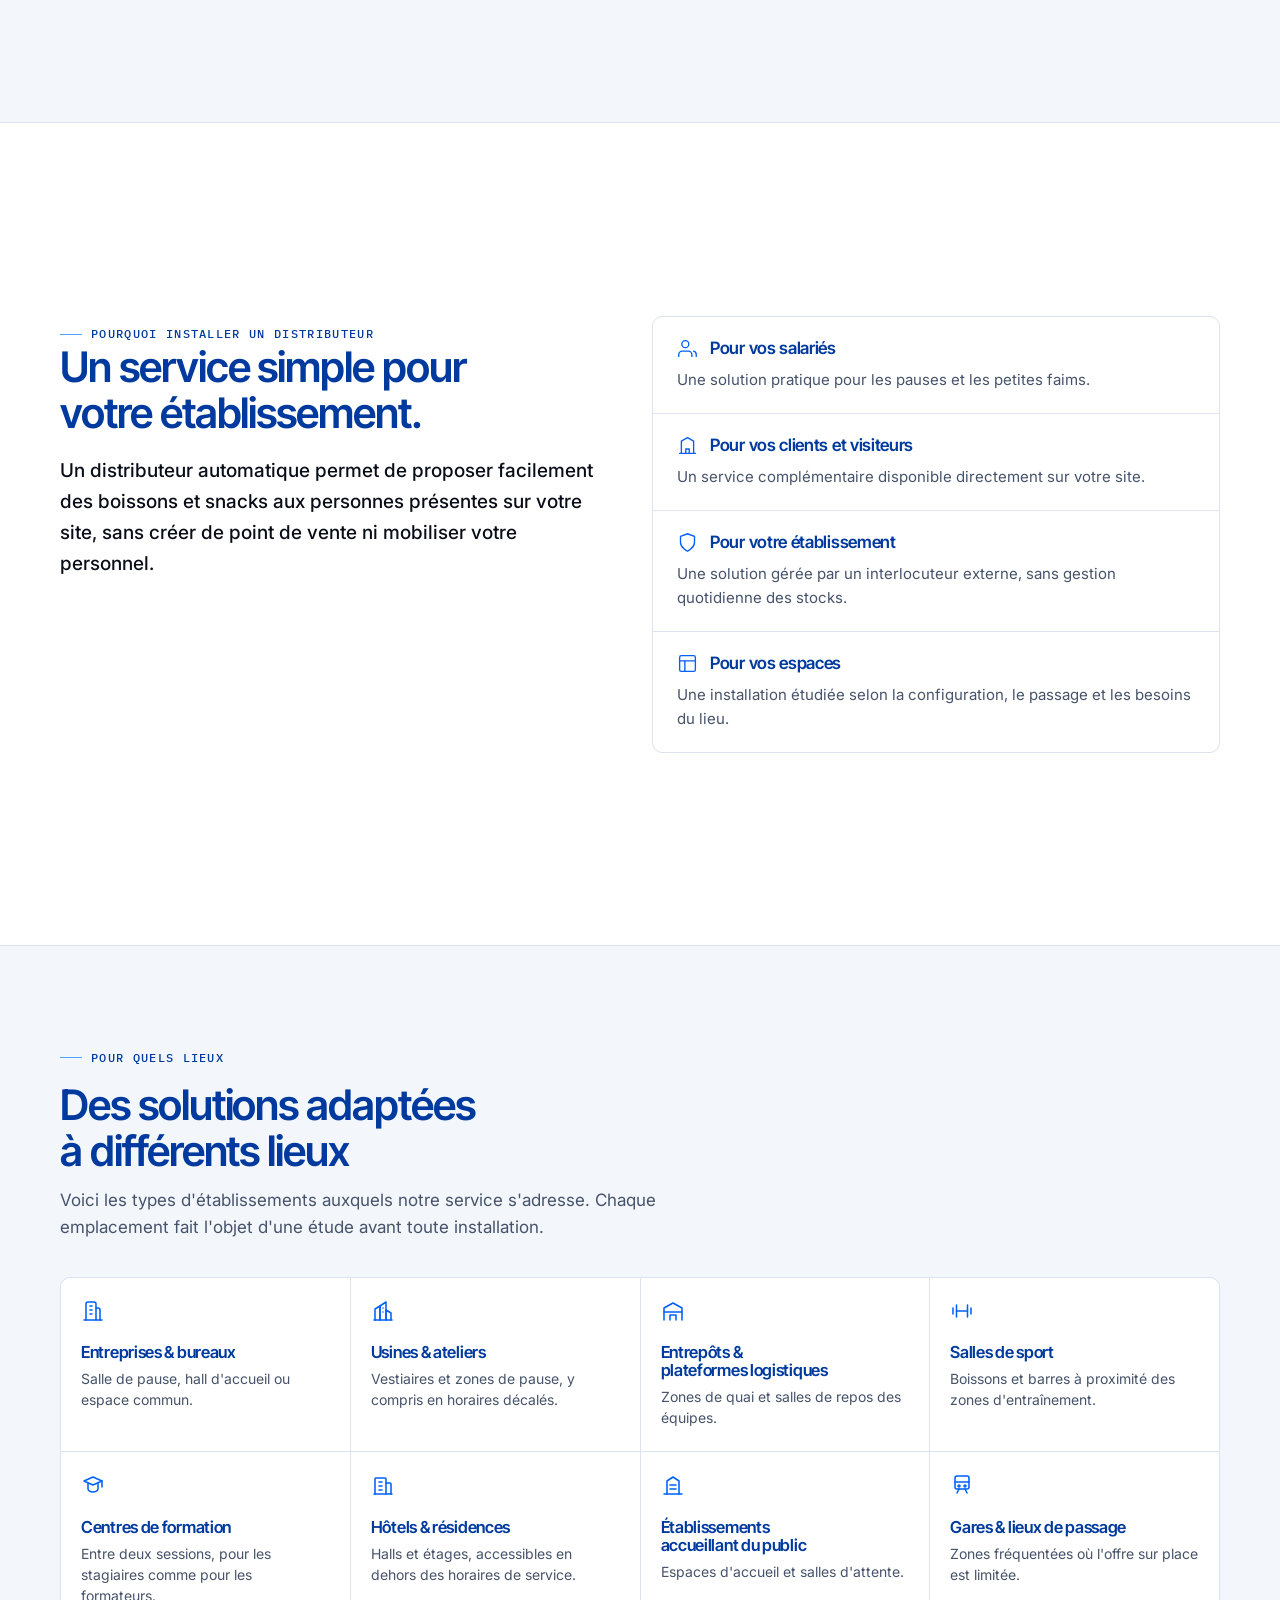
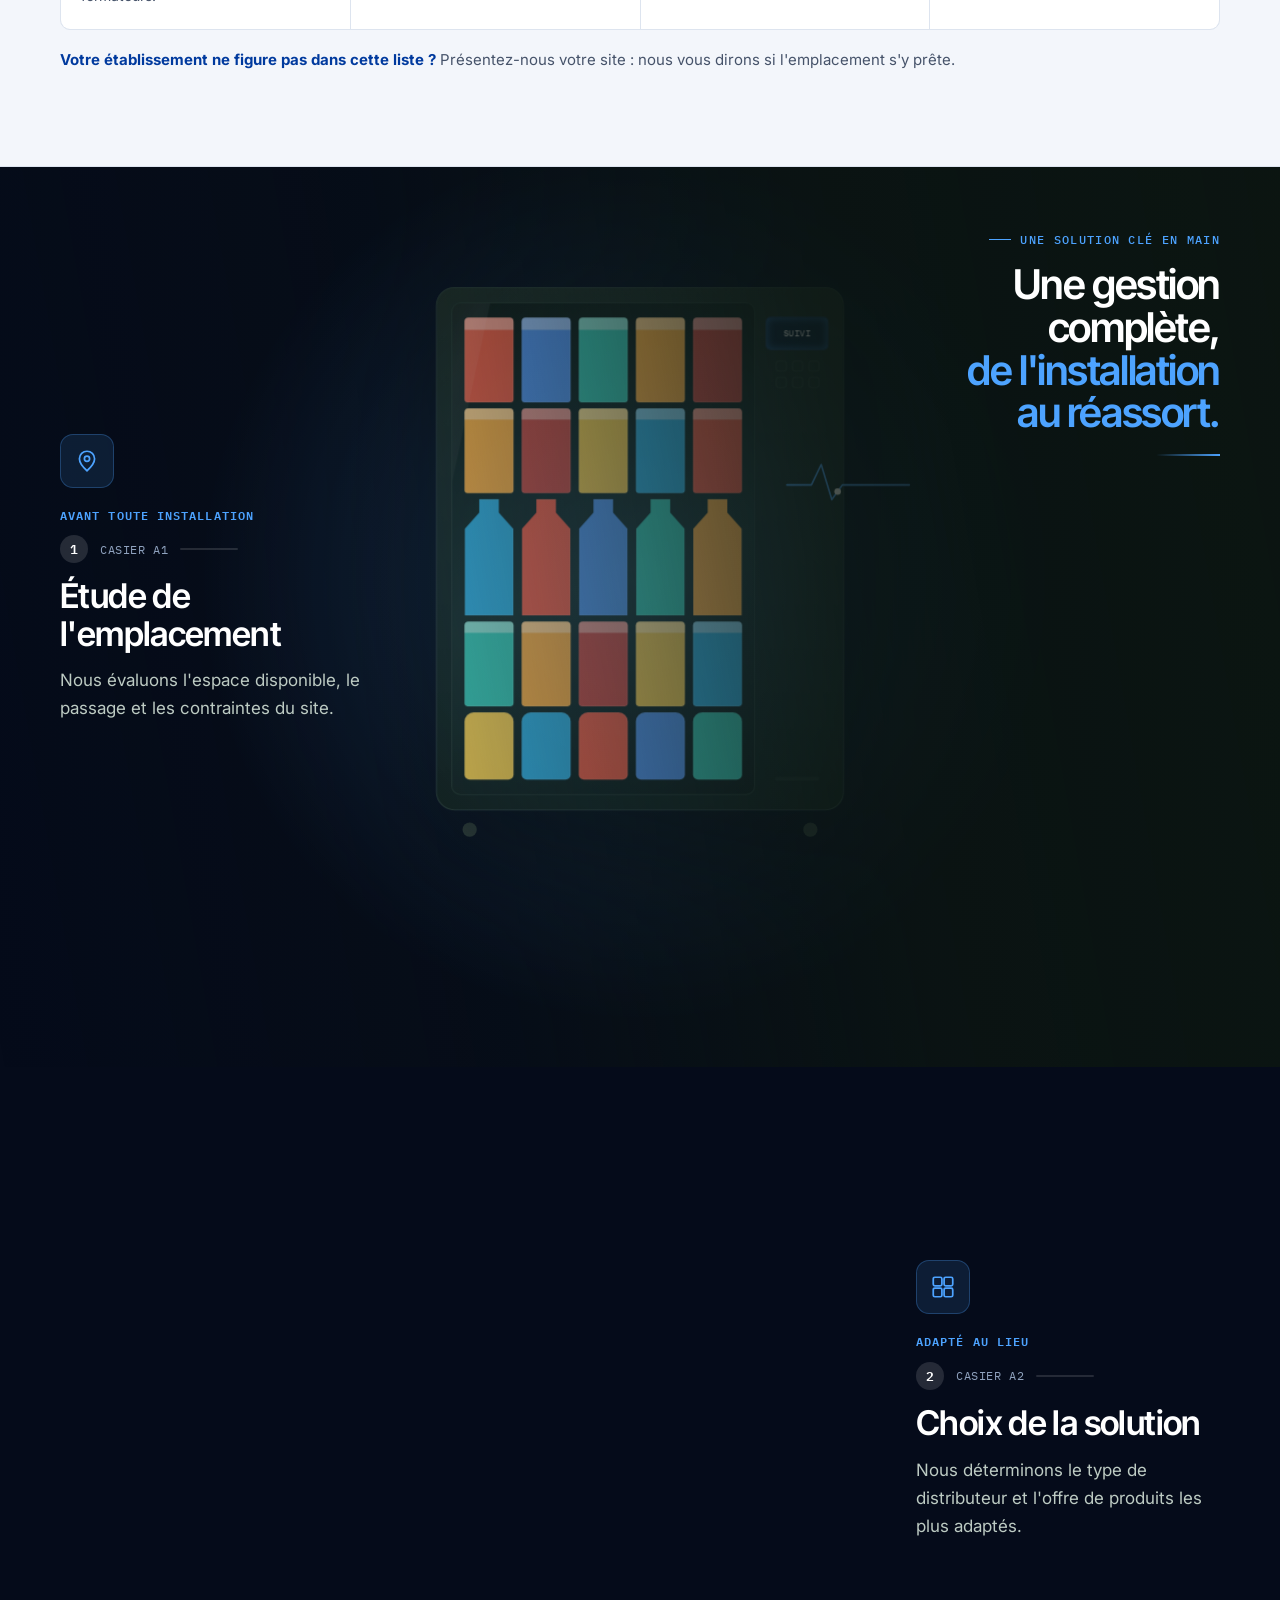
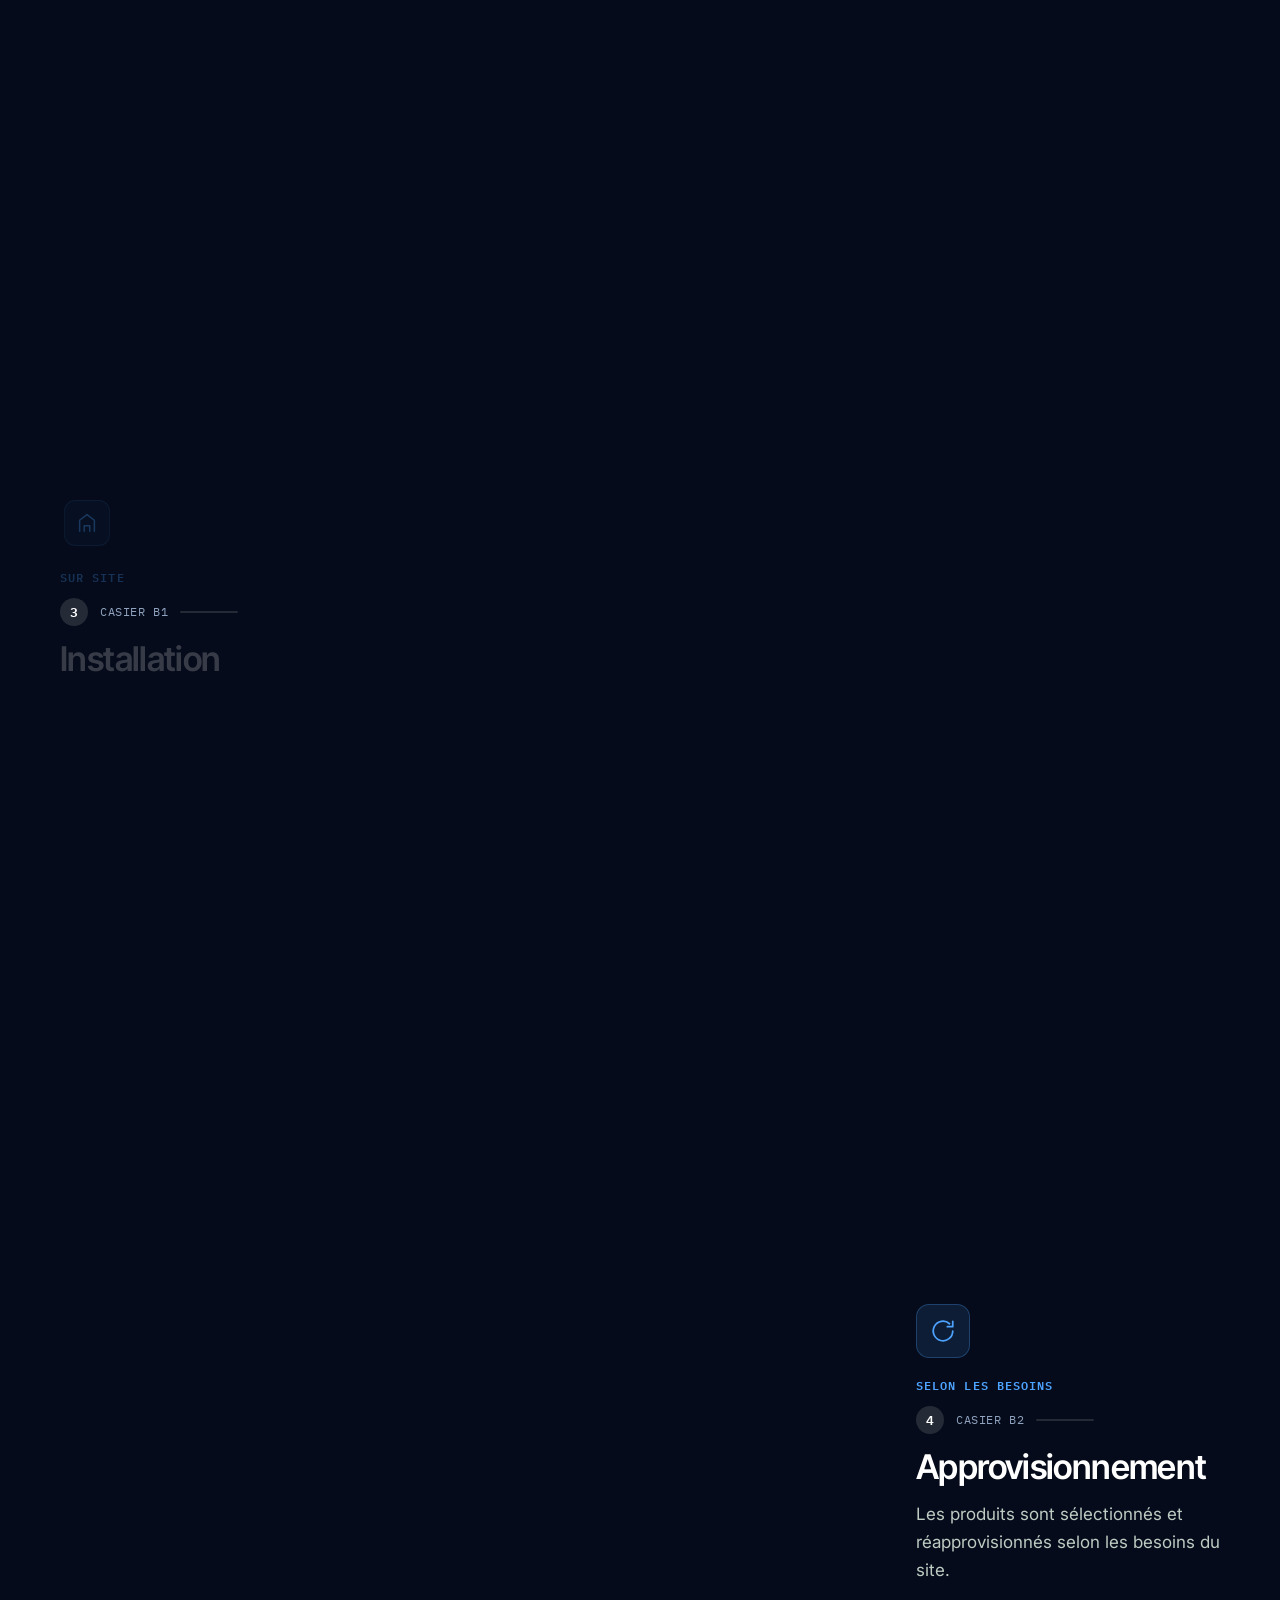
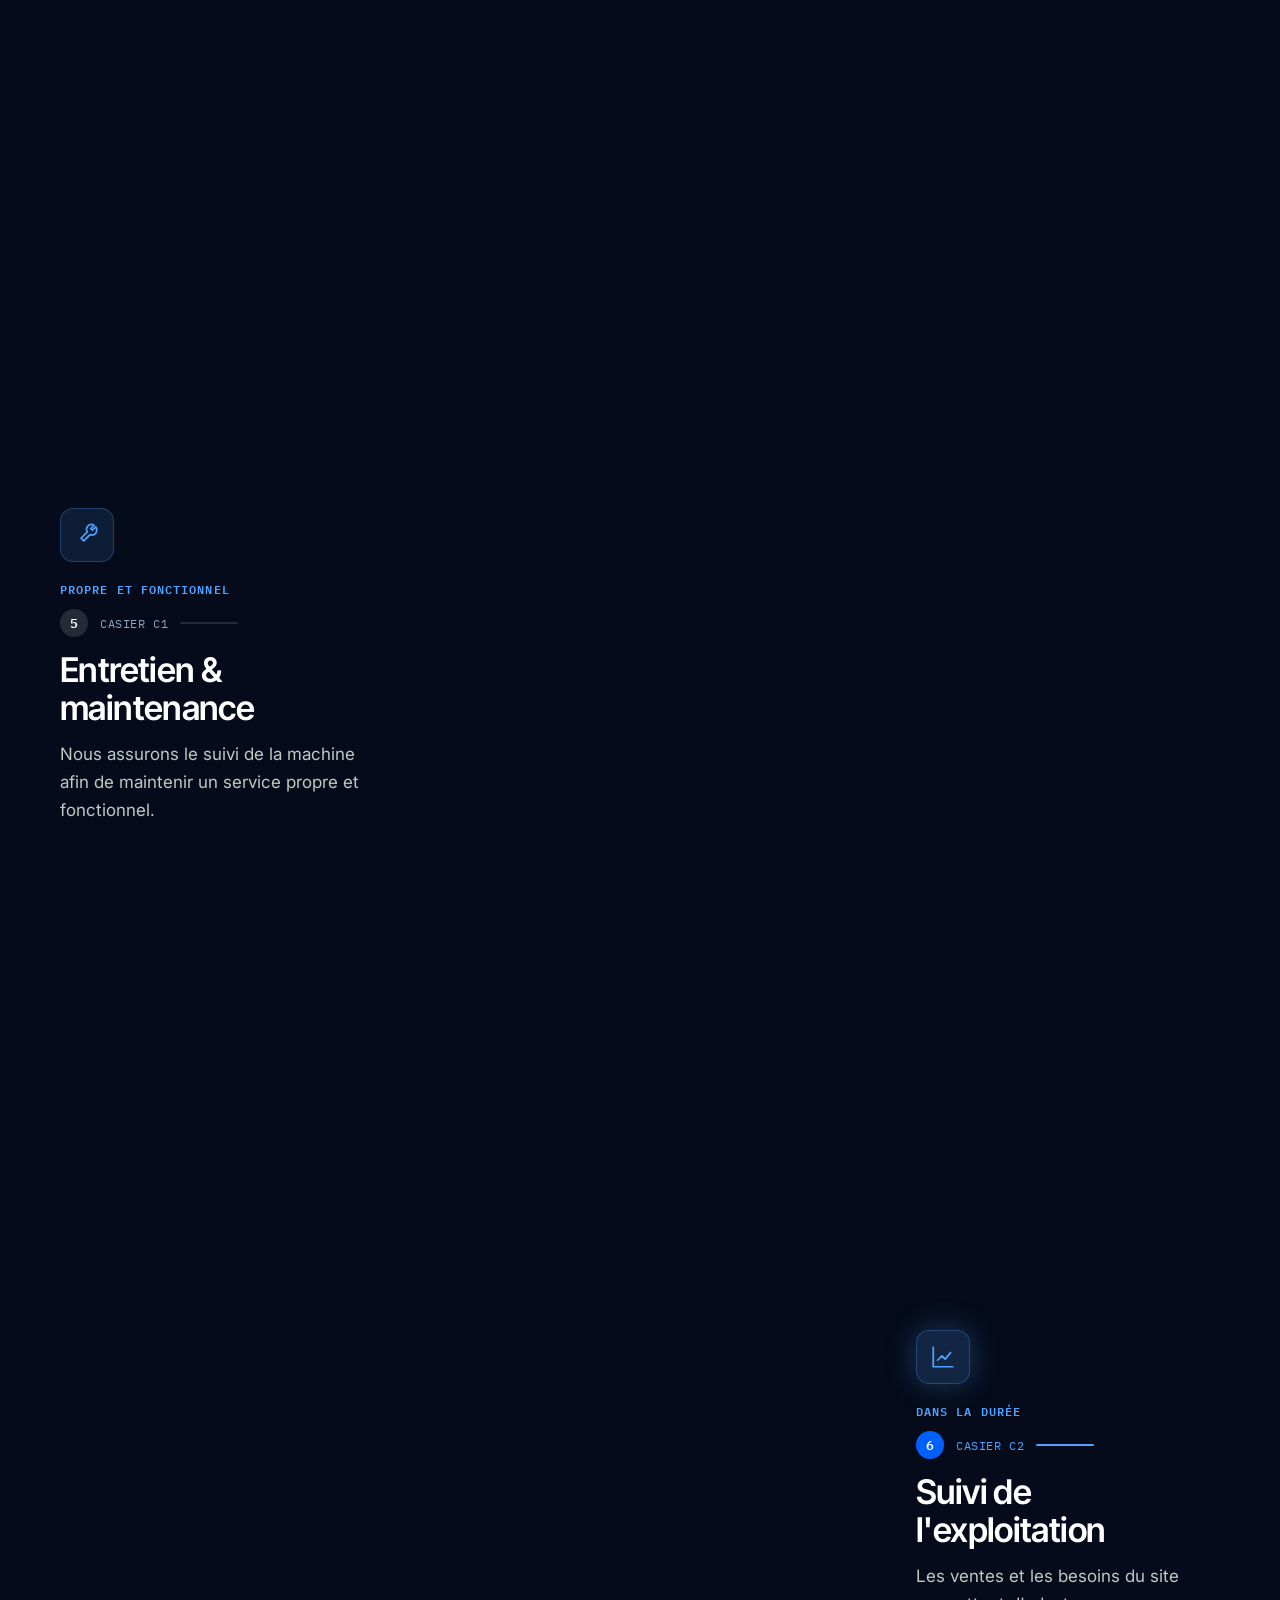
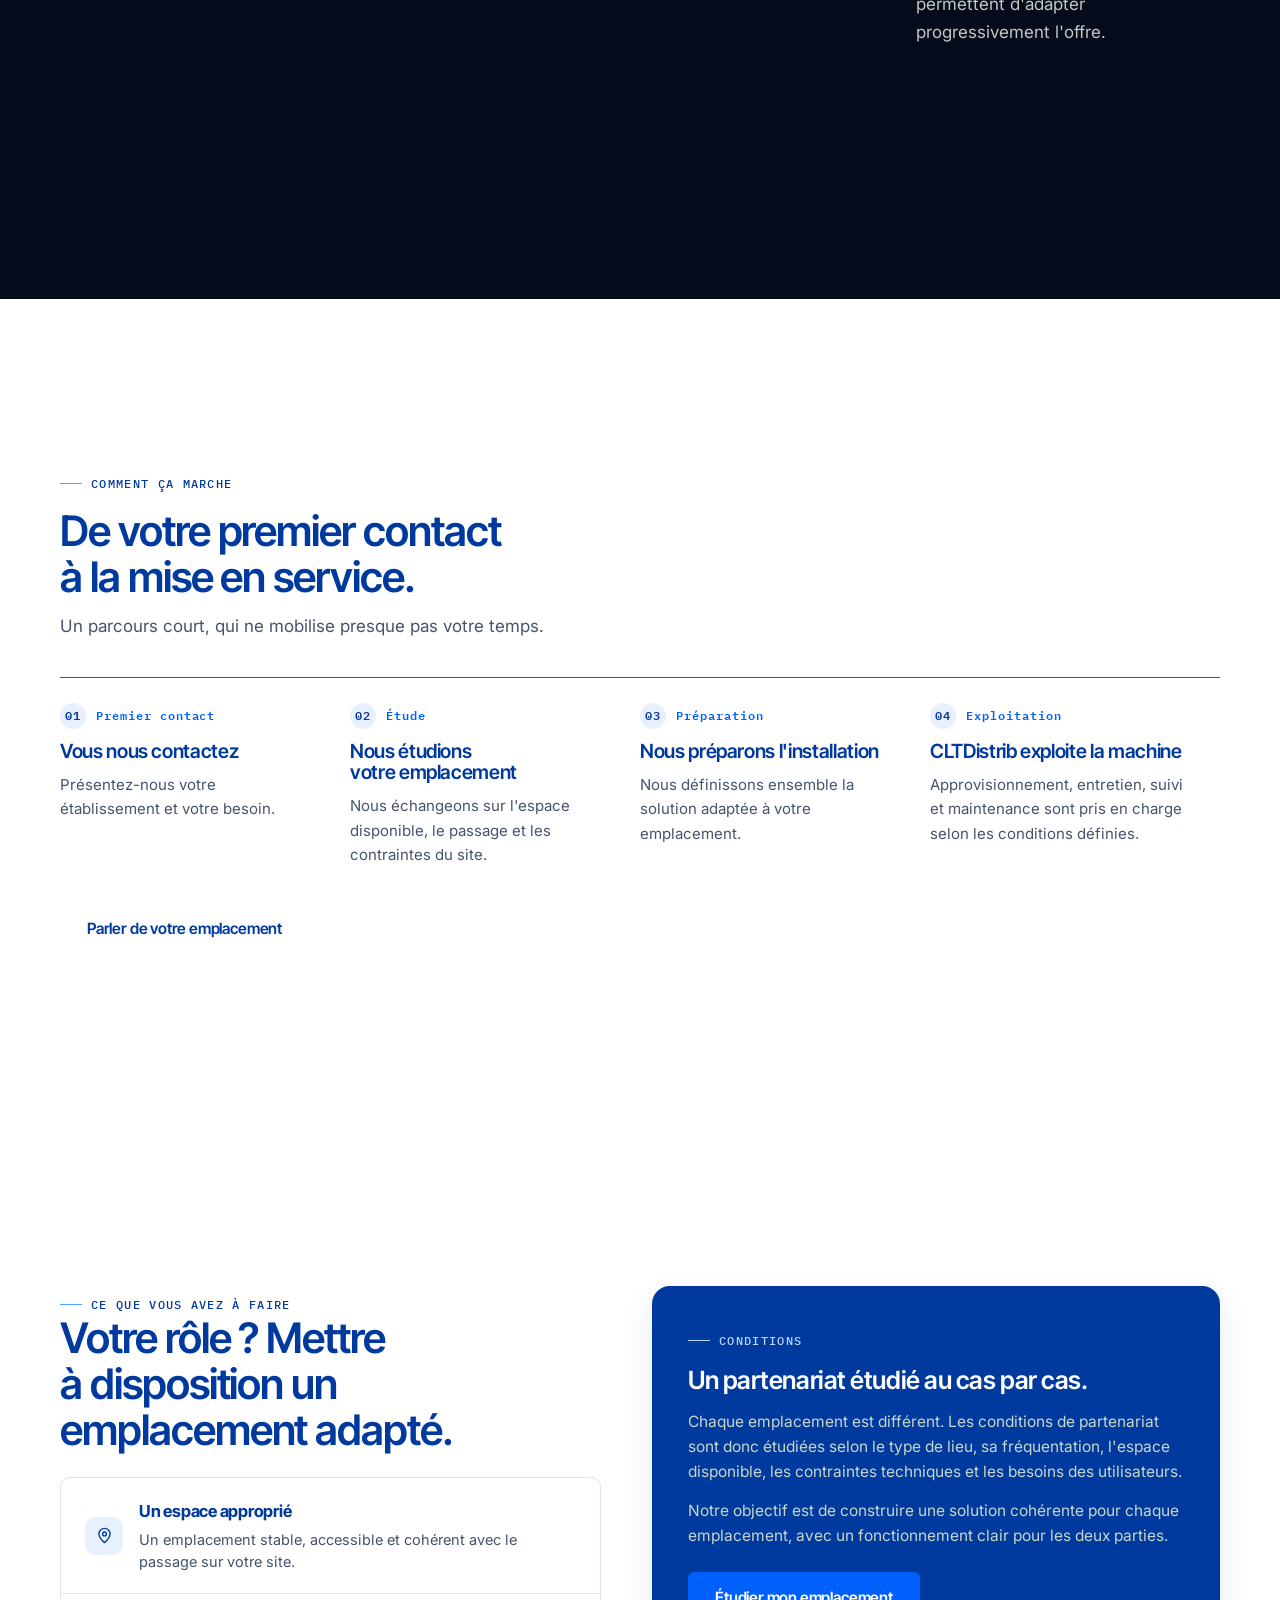
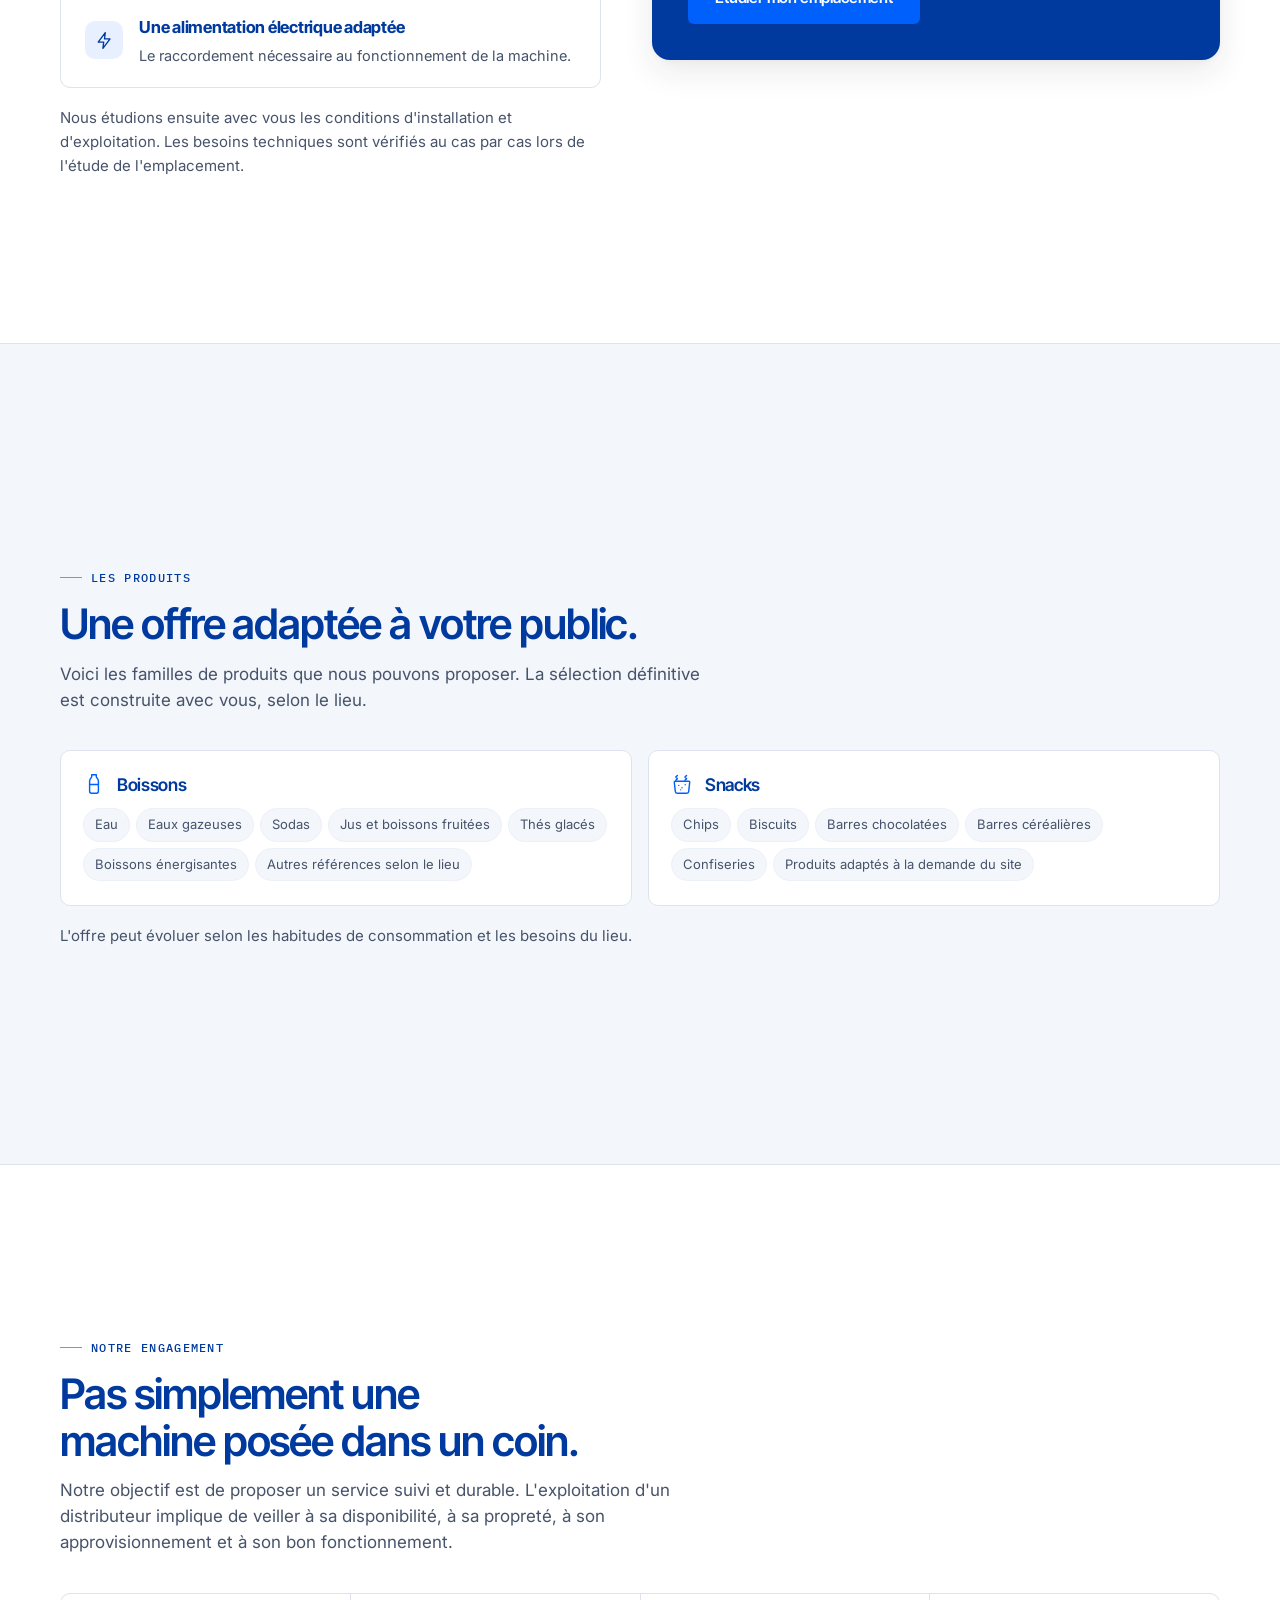
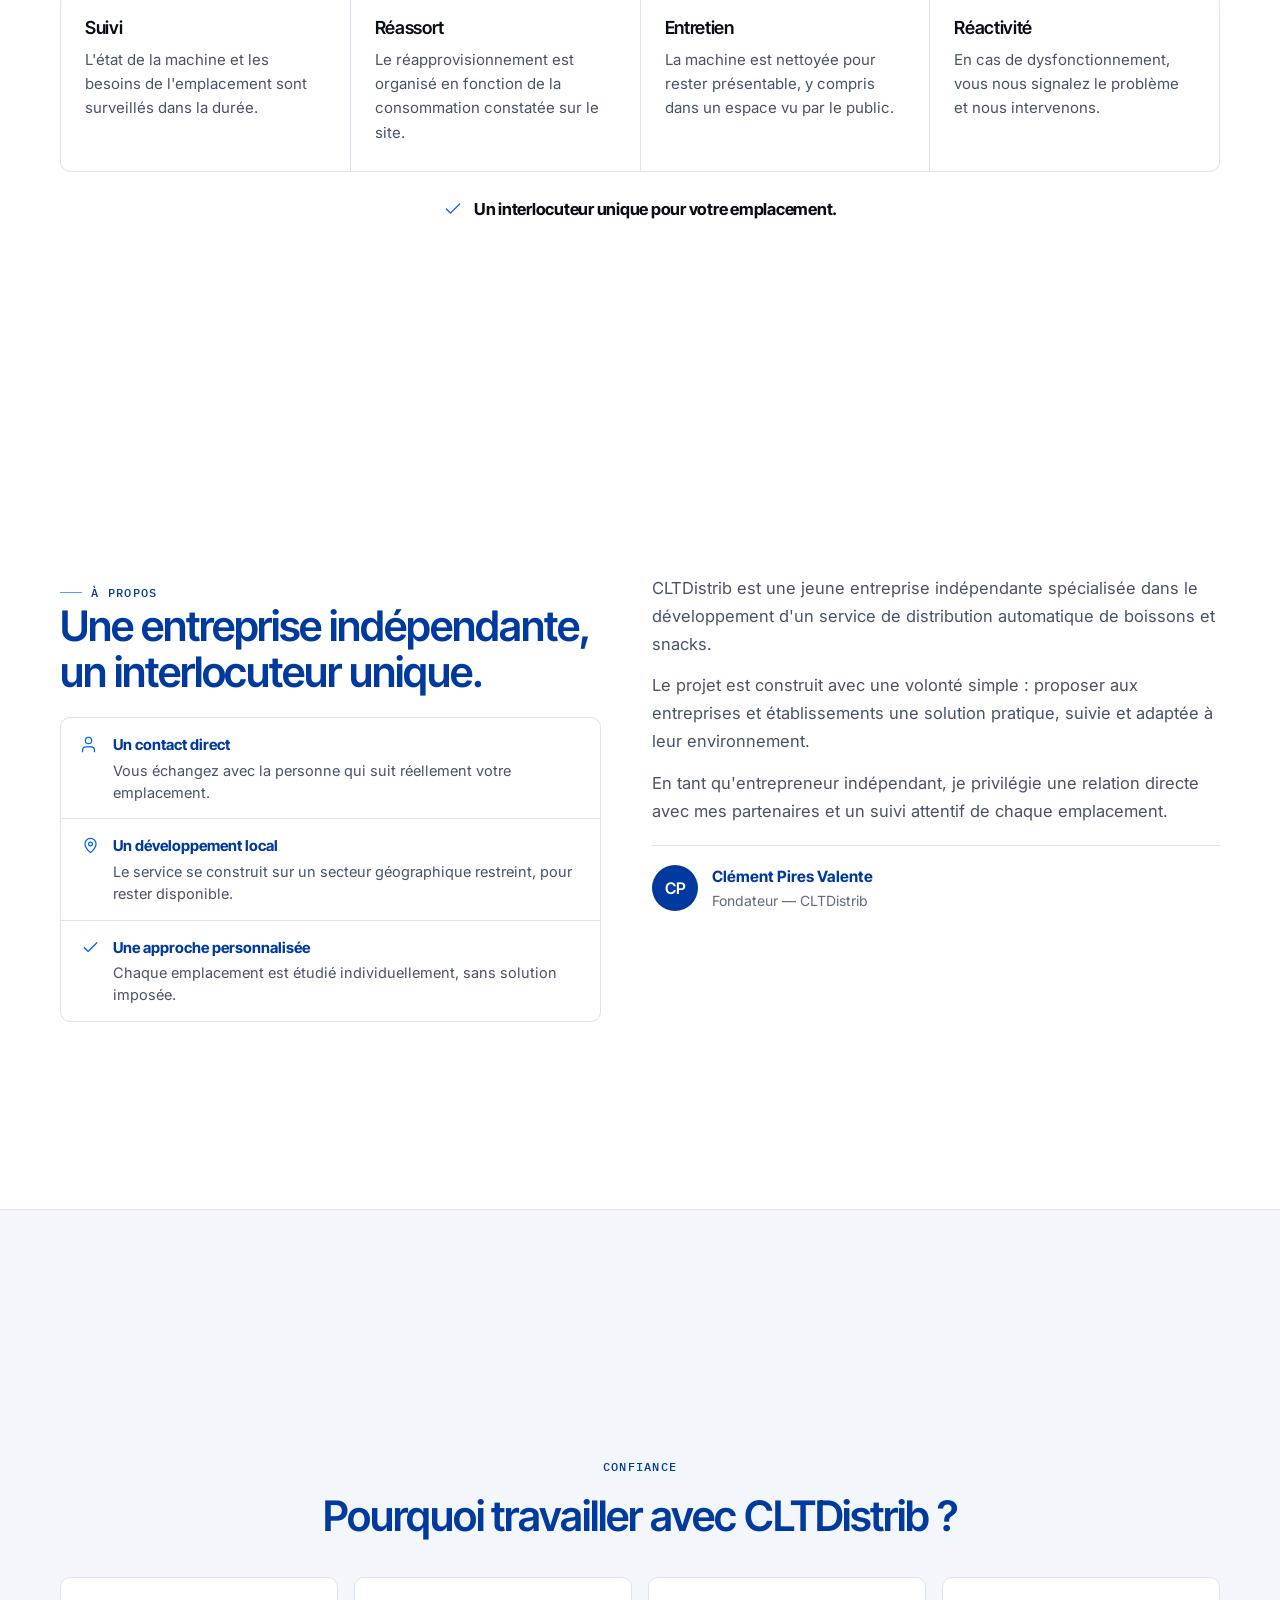
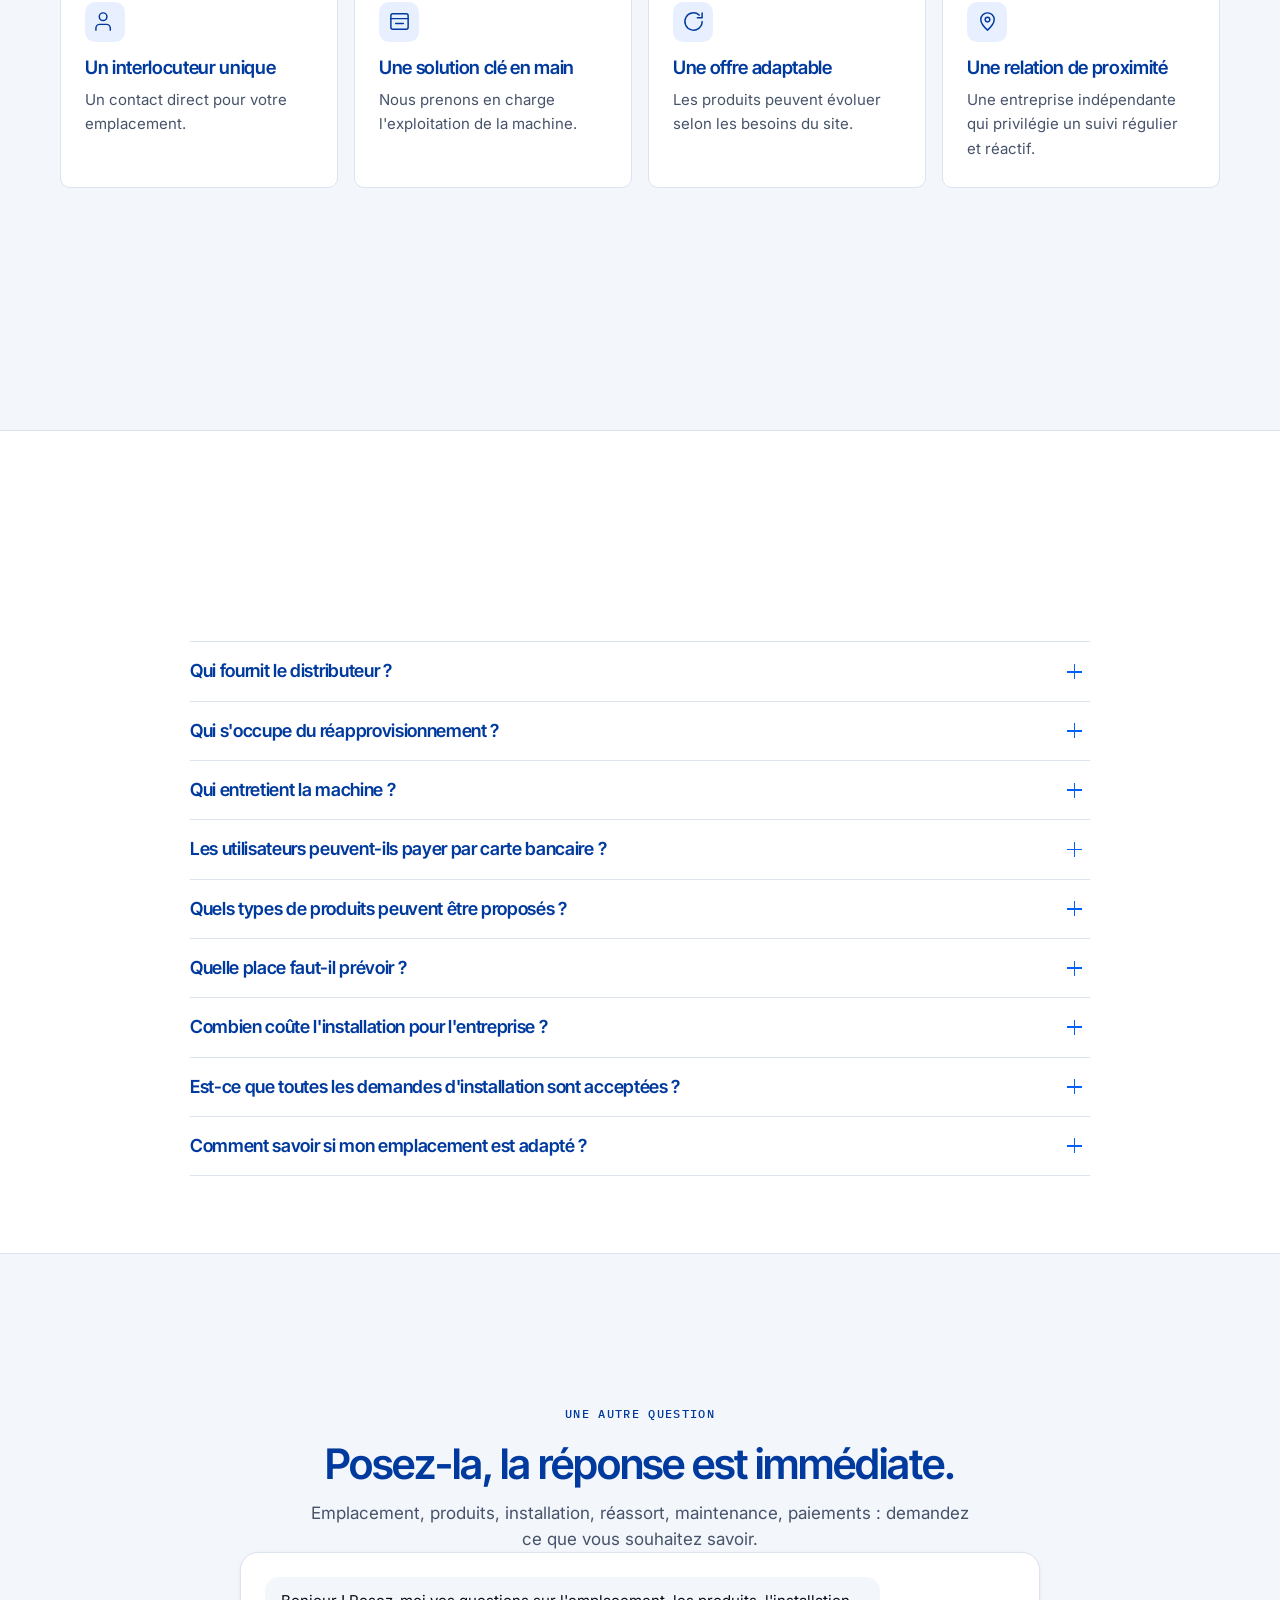
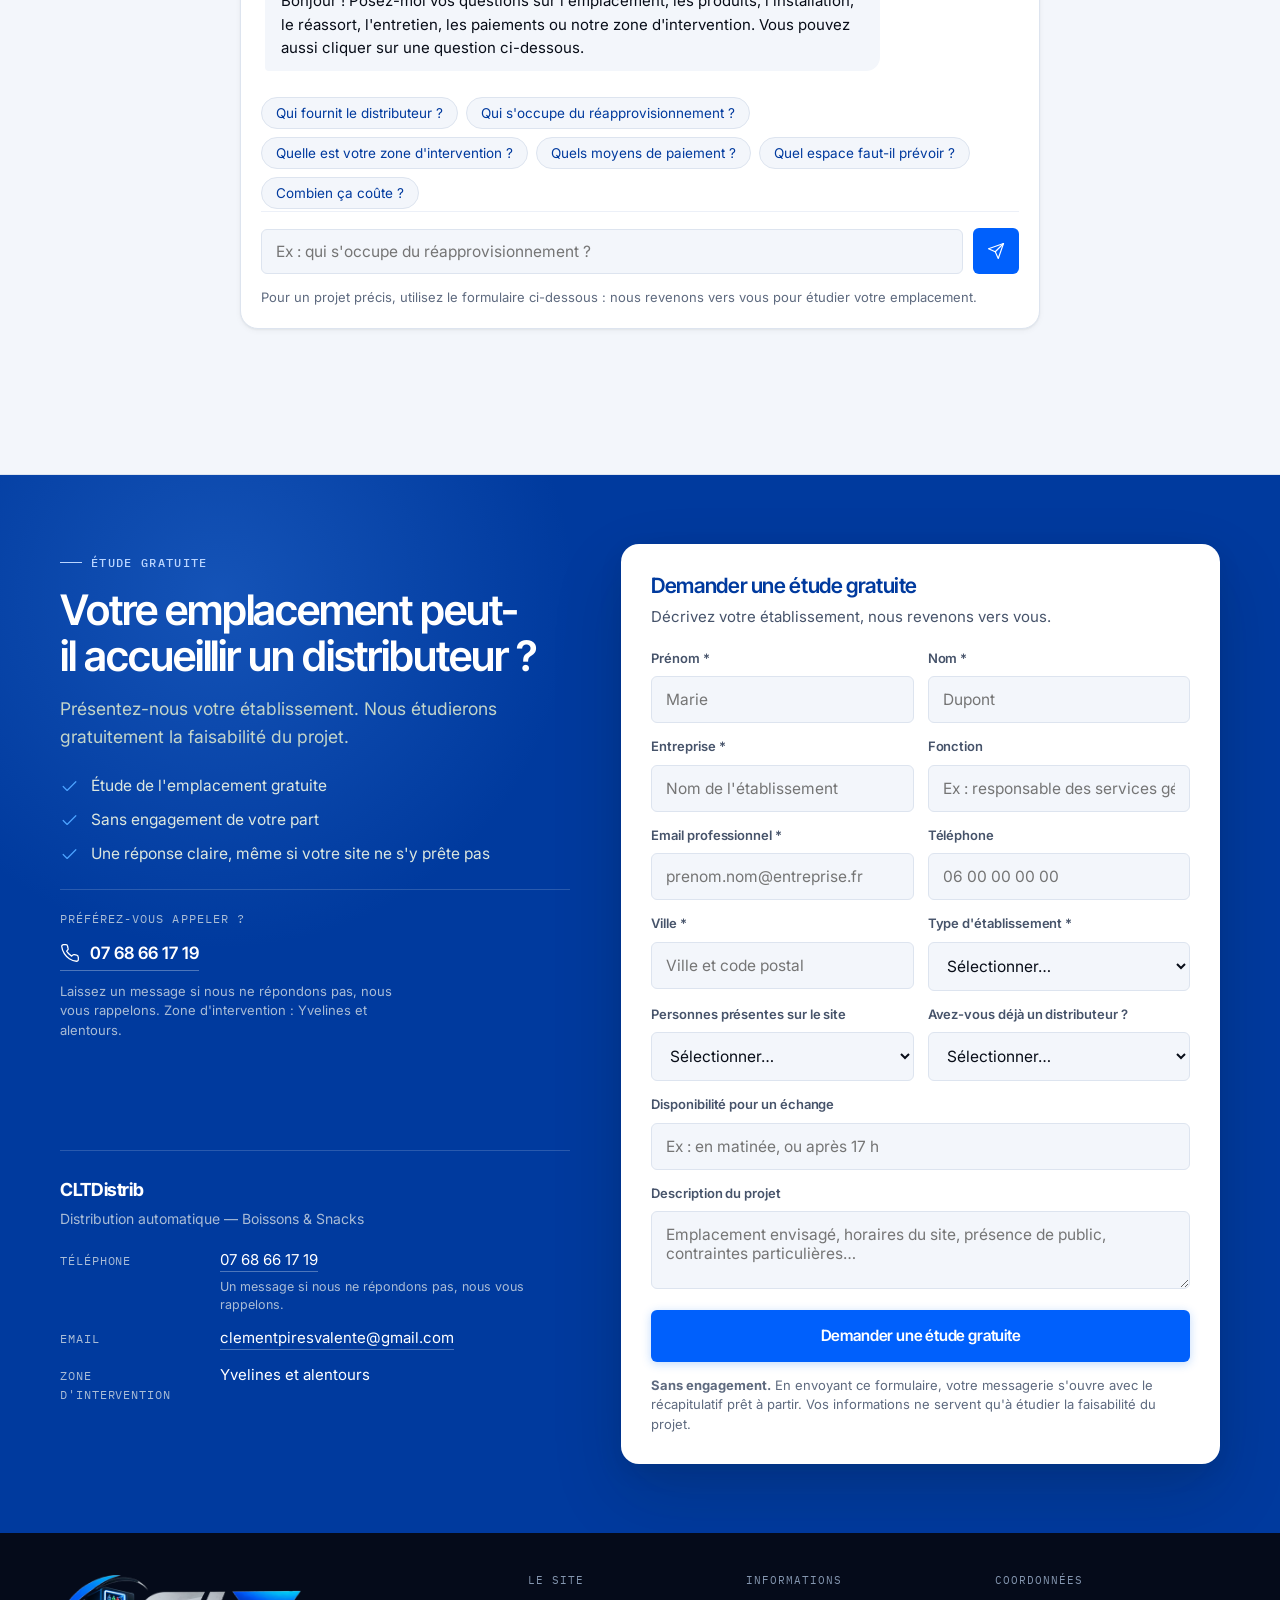
==== commit 67143c30: "Coupe tout acces a l'espace pro depuis le site client Le site public ne mene plus nulle part vers l'" ====
--- a/index.html
+++ b/index.html
@@ -195,7 +195,6 @@
    La hauteur pilote, la largeur suit : proportions verrouillées. */
 .brand__logo{ display:block; height:46px; width:auto; max-width:100%; }
 .footer .brand__logo{ height:84px; }
-.admin__brand .brand__logo{ height:34px; }
 /* Même spécificité partout, sinon les paliers mobiles seraient neutralisés. */
 @media (max-width:1320px){ .brand__logo{ height:42px; } }
 @media (max-width:600px){ .footer .brand__logo{ height:70px; } }
@@ -1354,9 +1353,6 @@
 @keyframes fade-in{ to{ opacity:1; } }
 
 /* ============================================================
-   21. APERÇU MOBILE / ESPACE PRO / ADMIN (inchangé)
-   ============================================================ */
-/* ============================================================
    APERÇU MOBILE (depuis un écran PC)
    ============================================================ */
 .device-preview{
@@ -1372,261 +1368,6 @@
 .device-preview__close{ position:absolute; top:-52px; right:0; color:#fff; border-color:rgba(255,255,255,.3); }
 .device-preview__close:hover{ color:#fff; border-color:#fff; background:rgba(255,255,255,.09); }
 
-/* ============================================================
-   PRO ACCESS OVERLAY
-   ============================================================ */
-.gate{
-  position:fixed; inset:0; z-index:100; background:rgba(22,35,43,.6); backdrop-filter:blur(4px);
-  display:flex; align-items:center; justify-content:center; padding:20px;
-}
-.gate__card{ background:var(--surface); border-radius:var(--radius-l); padding:40px; max-width:400px; width:100%; box-shadow:var(--shadow-m); }
-.gate__card h3{ font-size:22px; }
-.gate__card p{ color:var(--ink-soft); font-size:14.5px; margin-top:8px; }
-.gate__pass{ position:relative; margin-top:22px; }
-.gate__pass input{ width:100%; padding:13px 44px 13px 14px; border:1px solid var(--line); border-radius:var(--radius-s); background:var(--bg); font-family:var(--font-mono); }
-.gate__pass button{ position:absolute; right:6px; top:6px; bottom:6px; background:none; border:none; padding:0 10px; color:var(--ink-faint); }
-.gate__error{ color:var(--red); font-size:13px; margin-top:10px; display:none; }
-.gate__error.is-visible{ display:block; }
-.gate__actions{ display:flex; gap:10px; margin-top:20px; }
-.gate__actions .btn{ flex:1; }
-
-/* ============================================================
-   ADMIN
-   ============================================================ */
-.admin{ min-height:100vh; background:var(--bg); }
-.admin__bar{ background:var(--ink); color:#fff; }
-.admin__bar .wrap{ display:flex; align-items:center; justify-content:space-between; height:70px; gap:20px; flex-wrap:wrap; }
-.admin__brand{ display:flex; align-items:center; gap:10px; font-family:var(--font-display); font-weight:600; font-size:17px; }
-.admin__brand small{ font-family:var(--font-mono); color:#9BAEC8; font-size:11px; display:block; font-weight:400; }
-.admin__brand .brand__logo{ height:34px; }
-.admin__bar-actions{ display:flex; gap:8px; align-items:center; }
-.admin__bar .btn--ghost{ border-color:#33454E; color:#DCE4E6; }
-.admin__bar .btn--ghost:hover{ border-color:#fff; }
-
-.admin-tabs{ background:var(--surface); border-bottom:1px solid var(--line); position:sticky; top:0; z-index:10; }
-.admin-tabs .wrap{ display:flex; gap:4px; overflow-x:auto; }
-.admin-tabs__btn{
-  display:flex; align-items:center; gap:8px; padding:16px 18px; border:none; background:none;
-  font-weight:600; font-size:14px; color:var(--ink-faint); border-bottom:2px solid transparent; white-space:nowrap;
-}
-.admin-tabs__btn:hover{ color:var(--ink); }
-.admin-tabs__btn.is-active{ color:var(--teal-dark); border-bottom-color:var(--teal); }
-
-.admin-view{ display:none; padding:36px 0 80px; }
-.admin-view.is-active{ display:block; }
-.admin-head{ display:flex; align-items:flex-start; justify-content:space-between; gap:20px; margin-bottom:28px; flex-wrap:wrap; }
-.admin-head h2{ font-size:24px; }
-.admin-head p{ color:var(--ink-soft); font-size:14.5px; margin-top:6px; }
-
-/* --- Raccourci vers l'espace pro : n'apparaît que sur un appareil déjà
-       déverrouillé, donc invisible pour les visiteurs --- */
-.pro-shortcut{
-  position:fixed; left:18px; bottom:18px; z-index:45;
-  width:38px; height:38px; border-radius:50%;
-  display:flex; align-items:center; justify-content:center;
-  background:rgba(5,20,50,.72); color:#fff; border:1px solid rgba(255,255,255,.18);
-  backdrop-filter:blur(8px); box-shadow:var(--shadow-s);
-  opacity:.4; transition:opacity .2s var(--ease), transform .2s var(--ease), background-color .2s var(--ease);
-}
-.pro-shortcut:hover{ opacity:1; transform:scale(1.08); background:var(--teal-dark); }
-.pro-shortcut svg{ width:17px; height:17px; }
-@media (max-width:640px){ .pro-shortcut{ left:12px; bottom:12px; width:34px; height:34px; } }
-
-/* --- Apparition en cascade, sans glissement --- */
-@keyframes admin-in{ to{ opacity:1; } }
-.admin-anim{ opacity:0; animation:admin-in .45s var(--ease) forwards; animation-delay:calc(var(--i,0) * 55ms); }
-
-/* --- Avertissement de sécurité, permanent --- */
-.admin-warn{
-  display:flex; gap:14px; align-items:flex-start; margin:22px 0 0;
-  background:var(--amber-tint); border:1px solid rgba(181,130,47,.42); border-left:4px solid var(--amber);
-  border-radius:var(--radius-m); padding:16px 18px;
-}
-.admin-warn .icon{ width:20px; height:20px; color:var(--amber); flex-shrink:0; margin-top:1px; }
-.admin-warn strong{ display:block; font-size:14.5px; color:#6F4E14; }
-.admin-warn p{ margin:5px 0 0; font-size:13.5px; line-height:1.55; color:#7A5C24; }
-
-/* --- Cartes de chiffres clés --- */
-.kpi-grid{ display:grid; grid-template-columns:repeat(auto-fit,minmax(158px,1fr)); gap:14px; margin-bottom:26px; }
-.kpi{
-  background:var(--surface); border:1px solid var(--line); border-radius:var(--radius-m); padding:17px 19px;
-  transition:border-color .25s var(--ease), box-shadow .25s var(--ease);
-}
-.kpi:hover{ border-color:var(--teal-light); box-shadow:var(--shadow-s); }
-.kpi__n{ font-family:var(--font-display); font-size:29px; font-weight:600; color:var(--teal-dark); line-height:1; }
-.kpi__l{ display:block; margin-top:7px; font-size:12.5px; color:var(--ink-faint); }
-.kpi__bar{ height:3px; border-radius:2px; background:var(--surface-sunk); margin-top:12px; overflow:hidden; }
-.kpi__bar span{ display:block; height:100%; width:0; background:var(--teal); border-radius:2px; transition:width .9s var(--ease); }
-
-/* --- Badges de statut --- */
-.badge{
-  display:inline-flex; align-items:center; gap:6px; padding:4px 10px; border-radius:999px;
-  font-size:11.5px; font-weight:600; white-space:nowrap; border:1px solid transparent;
-}
-.badge::before{ content:''; width:6px; height:6px; border-radius:50%; background:currentColor; flex-shrink:0; }
-.badge--todo{ background:var(--surface-sunk); color:#5C6B63; border-color:var(--line); }
-.badge--contacte{ background:#EAF1F7; color:#3C6289; border-color:#CBDDEC; }
-.badge--rdv{ background:var(--gold-tint); color:#8A6626; border-color:#E4D3B0; }
-.badge--etude{ background:var(--amber-tint); color:#8A6626; border-color:#E4D3B0; }
-.badge--propo{ background:#F1EAF7; color:#6B4A8A; border-color:#DFCFEC; }
-.badge--signe{ background:var(--teal-tint); color:var(--teal-dark); border-color:#BCD5F5; }
-.badge--perdu{ background:var(--red-tint); color:#8E3A2B; border-color:#EBC8C0; }
-/* Le statut actif "en cours" respire légèrement */
-.badge--rdv::before, .badge--etude::before, .badge--propo::before{ animation:badge-pulse 2s ease-in-out infinite; }
-@keyframes badge-pulse{ 0%,100%{ opacity:.45; } 50%{ opacity:1; } }
-
-/* --- Lignes de fiches (prospects, machines, documents) --- */
-.rec-list{ display:flex; flex-direction:column; gap:10px; }
-.rec{
-  background:var(--surface); border:1px solid var(--line); border-radius:var(--radius-m); padding:16px 18px;
-  display:grid; grid-template-columns:1fr auto; gap:12px 18px; align-items:start;
-  transition:border-color .22s var(--ease), box-shadow .22s var(--ease);
-}
-.rec:hover{ border-color:var(--teal-light); box-shadow:var(--shadow-s); }
-.rec__title{ font-family:var(--font-display); font-weight:600; font-size:15.5px; color:var(--ink); }
-.rec__meta{ margin-top:5px; font-size:13.5px; color:var(--ink-soft); line-height:1.55; }
-.rec__meta b{ color:var(--ink); font-weight:600; }
-.rec__side{ display:flex; align-items:center; gap:8px; flex-wrap:wrap; justify-content:flex-end; }
-.rec__note{ grid-column:1/-1; margin-top:2px; padding-top:10px; border-top:1px dashed var(--line); font-size:13.5px; color:var(--ink-soft); white-space:pre-wrap; }
-.rec select{ padding:7px 10px; font-size:13px; border:1px solid var(--line); border-radius:var(--radius-s); background:var(--surface-alt); }
-.rec__del{ background:none; border:none; color:var(--ink-faint); padding:6px; border-radius:var(--radius-s); }
-.rec__del:hover{ color:var(--red); background:var(--red-tint); }
-.rec__del .icon{ width:15px; height:15px; }
-
-/* --- Filtres --- */
-.filters{ display:flex; flex-wrap:wrap; gap:7px; margin-bottom:18px; }
-.filters button{
-  padding:7px 14px; border-radius:999px; border:1px solid var(--line); background:var(--surface);
-  font-size:13px; font-weight:600; color:var(--ink-soft); transition:all .2s var(--ease);
-}
-.filters button:hover{ border-color:var(--teal-light); }
-.filters button.is-active{ background:var(--teal-dark); border-color:var(--teal-dark); color:#fff; }
-
-/* --- État vide --- */
-.rec-empty{
-  border:1px dashed var(--line); border-radius:var(--radius-m); padding:44px 24px; text-align:center;
-  color:var(--ink-faint); font-size:14px; background:var(--surface);
-}
-.rec-empty .icon{ width:30px; height:30px; color:var(--line); margin-bottom:10px; }
-
-@media (max-width:640px){
-  .rec{ grid-template-columns:1fr; }
-  .rec__side{ justify-content:flex-start; }
-  .kpi__n{ font-size:24px; }
-}
-
-/* Map */
-.map-layout{ display:grid; grid-template-columns:1.3fr .9fr; gap:24px; align-items:start; }
-.mapboard{
-  position:relative; aspect-ratio:4/3; border-radius:var(--radius-l); overflow:hidden; border:1px solid var(--line);
-  background-color:#E6EAE5;
-  background-image:
-    linear-gradient(rgba(22,35,43,.05) 1px, transparent 1px),
-    linear-gradient(90deg, rgba(22,35,43,.05) 1px, transparent 1px),
-    linear-gradient(rgba(22,35,43,.09) 1px, transparent 1px),
-    linear-gradient(90deg, rgba(22,35,43,.09) 1px, transparent 1px);
-  background-size:20px 20px,20px 20px,100px 100px,100px 100px;
-  cursor:default;
-}
-.mapboard.is-placing{ cursor:crosshair; }
-.mapboard.is-placing::after{
-  content:'Cliquez sur la carte pour positionner le distributeur';
-  position:absolute; top:12px; left:50%; transform:translateX(-50%);
-  background:var(--ink); color:#fff; font-size:12.5px; padding:8px 14px; border-radius:999px;
-  font-family:var(--font-mono); white-space:nowrap; z-index:5;
-}
-.pin{
-  position:absolute; width:30px; height:30px; margin:-30px 0 0 -15px; cursor:pointer;
-  display:flex; align-items:center; justify-content:center; color:#fff; background:var(--ink);
-  border-radius:50% 50% 50% 0; transform:rotate(-45deg); box-shadow:var(--shadow-s);
-  transition:transform .12s ease;
-}
-.pin .icon{ transform:rotate(45deg); width:14px; height:14px; }
-.pin:hover{ transform:rotate(-45deg) scale(1.1); }
-.pin.is-selected{ background:var(--teal); }
-.pin-ghost{
-  position:absolute; width:26px; height:26px; margin:-26px 0 0 -13px; border-radius:50% 50% 50% 0;
-  background:var(--amber); transform:rotate(-45deg); opacity:.85; pointer-events:none;
-}
-.map-empty{ position:absolute; inset:0; display:flex; align-items:center; justify-content:center; flex-direction:column; gap:10px; color:var(--ink-faint); font-size:13.5px; text-align:center; padding:20px; }
-
-.panel{ background:var(--surface); border:1px solid var(--line); border-radius:var(--radius-l); padding:26px; }
-.panel--empty{ display:flex; flex-direction:column; align-items:center; justify-content:center; text-align:center; gap:10px; padding:60px 26px; color:var(--ink-faint); font-size:14px; min-height:280px; }
-.panel__title{ display:flex; justify-content:space-between; align-items:flex-start; gap:10px; }
-.panel__title h3{ font-size:19px; }
-.panel__title span{ font-family:var(--font-mono); font-size:12px; color:var(--ink-faint); }
-.panel__addr{ color:var(--ink-soft); font-size:14px; margin-top:6px; }
-.tag{ display:inline-block; font-family:var(--font-mono); font-size:11px; background:var(--teal-tint); color:var(--teal-dark); padding:3px 9px; border-radius:999px; margin-top:10px; }
-.panel__stats{ display:flex; gap:22px; margin-top:18px; padding-top:18px; border-top:1px solid var(--line); }
-.panel__stats div strong{ display:block; font-family:var(--font-mono); font-size:19px; }
-.panel__stats div span{ font-size:11.5px; color:var(--ink-faint); }
-
-.reviews{ margin-top:20px; display:flex; flex-direction:column; gap:12px; max-height:260px; overflow-y:auto; }
-.review{ border:1px solid var(--line); border-radius:var(--radius-s); padding:12px 14px; }
-.review__top{ display:flex; justify-content:space-between; align-items:center; }
-.review__top strong{ font-size:13.5px; }
-.review__stars{ display:flex; gap:2px; color:var(--amber); }
-.review__stars .icon{ width:13px; height:13px; }
-.review p{ font-size:13.5px; color:var(--ink-soft); margin-top:6px; }
-.review small{ color:var(--ink-faint); font-size:11px; }
-
-/* Forms inline (admin) */
-.inline-form{ background:var(--surface-alt); border-radius:var(--radius-m); padding:20px; margin-top:16px; }
-.inline-form .field-row{ grid-template-columns:1fr 1fr; }
-.inline-form .field{ margin-bottom:12px; }
-.inline-form__actions{ display:flex; gap:10px; margin-top:6px; }
-
-/* Stocks */
-.stock-select{ margin-bottom:22px; max-width:340px; }
-.table{ width:100%; border-collapse:collapse; background:var(--surface); border:1px solid var(--line); border-radius:var(--radius-m); overflow:hidden; }
-.table th{ text-align:left; font-size:12px; text-transform:uppercase; letter-spacing:.04em; color:var(--ink-faint); padding:12px 16px; background:var(--surface-alt); font-weight:600; }
-.table td{ padding:13px 16px; border-top:1px solid var(--line); font-size:14.5px; }
-.table tr.is-low td{ background:var(--amber-tint); }
-.table tr.is-out td{ background:var(--red-tint); }
-.table td.num{ font-family:var(--font-mono); }
-.status-dot{ display:inline-flex; align-items:center; gap:6px; font-size:12px; font-weight:600; }
-.status-dot::before{ content:''; width:7px; height:7px; border-radius:50%; }
-.status-dot.ok{ color:var(--teal-dark); }
-.status-dot.ok::before{ background:var(--teal); }
-.status-dot.low{ color:var(--amber); }
-.status-dot.low::before{ background:var(--amber); }
-.status-dot.out{ color:var(--red); }
-.status-dot.out::before{ background:var(--red); }
-.table-empty{ padding:50px 16px; text-align:center; color:var(--ink-faint); font-size:14px; }
-
-/* Revenue */
-.revenue-layout{ display:grid; grid-template-columns:1fr 1.4fr; gap:24px; align-items:start; }
-.revenue-total{ font-family:var(--font-mono); font-size:34px; margin-top:4px; }
-.chart{ display:flex; align-items:flex-end; gap:14px; height:200px; padding:20px 10px 0; border-bottom:1px solid var(--line); }
-.chart__bar-wrap{ display:flex; flex-direction:column; align-items:center; flex:1; height:100%; justify-content:flex-end; gap:8px; }
-.chart__bar{ width:100%; max-width:38px; background:var(--teal); border-radius:5px 5px 0 0; min-height:3px; transition:height .3s ease; }
-.chart__val{ font-family:var(--font-mono); font-size:11px; color:var(--ink-soft); }
-.chart__lbl{ font-family:var(--font-mono); font-size:11px; color:var(--ink-faint); margin-top:8px; }
-.rev-list{ margin-top:18px; display:flex; flex-direction:column; gap:8px; }
-.rev-row{ display:flex; justify-content:space-between; align-items:center; padding:10px 14px; background:var(--surface); border:1px solid var(--line); border-radius:var(--radius-s); font-size:14px; }
-.rev-row span:first-child{ font-family:var(--font-mono); color:var(--ink-soft); }
-.rev-row span.amt{ font-family:var(--font-mono); font-weight:600; }
-
-/* Notes */
-.notes-grid{ display:grid; grid-template-columns:repeat(auto-fill,minmax(230px,1fr)); gap:16px; margin-top:24px; }
-.note-card{ background:#FBF6E4; border-radius:var(--radius-s); padding:18px; min-height:150px; display:flex; flex-direction:column; justify-content:space-between; box-shadow:var(--shadow-s); transform:rotate(var(--r,-1deg)); }
-.note-card:nth-child(2n){ --r:1deg; background:#EAF3E9; }
-.note-card:nth-child(3n){ --r:-0.6deg; background:#E7EEF2; }
-.note-card p{ font-size:14px; white-space:pre-wrap; }
-.note-card__foot{ display:flex; justify-content:space-between; align-items:center; margin-top:14px; }
-.note-card__foot small{ color:var(--ink-faint); font-family:var(--font-mono); font-size:11px; }
-
-/* small helpers */
-.field-inline{ display:flex; gap:10px; }
-.field-inline .field{ flex:1; margin-bottom:0; }
-.empty-icon{ width:34px; height:34px; color:var(--line); }
-.save-indicator{ font-family:var(--font-mono); font-size:11px; color:var(--ink-faint); display:flex; align-items:center; gap:6px; }
-.save-indicator .dot{ width:6px; height:6px; border-radius:50%; background:var(--teal); }
-
-@media (max-width:600px){
-  .map-layout{ grid-template-columns:1fr; }
-  .revenue-layout{ grid-template-columns:1fr; }
-}
 
 /* ============================================================
    SCROLL PROGRESS BAR
@@ -2596,401 +2337,11 @@
   </div>
 </div>
 
-<!-- ============================================================
-     ESPACE PRO — PORTE D'ACCÈS
-     ============================================================ -->
-<div class="gate hidden" id="gateOverlay">
-  <div class="gate__card">
-    <h3>Espace pro</h3>
-    <p>Réservé à l'équipe CLTDistrib. Saisissez votre code d'accès.</p>
-    <div class="gate__pass">
-      <input type="password" id="gatePassInput" placeholder="Code d'accès" autocomplete="off" inputmode="numeric" pattern="[0-9]*">
-      <button type="button" id="gateToggleVis" aria-label="Afficher le code">
-        <svg class="icon" id="gateEyeIcon" viewBox="0 0 24 24"><path d="M2 12s4-7 10-7 10 7 10 7-4 7-10 7-10-7-10-7z"/><circle cx="12" cy="12" r="3"/></svg>
-      </button>
-    </div>
-    <p class="gate__error" id="gateError">Code incorrect. Réessayez.</p>
-    <div class="gate__actions">
-      <button class="btn btn--ghost" id="gateCancel">Annuler</button>
-      <button class="btn btn--primary" id="gateSubmit">Accéder</button>
-    </div>
-  </div>
-</div>
-
-<!-- ============================================================
-     ESPACE PRO — TABLEAU DE BORD
-     ============================================================ -->
-<div class="admin hidden" id="adminApp">
-  <div class="admin__bar">
-    <div class="wrap">
-      <div class="admin__brand">
-        <img class="brand__logo" src="images/logo-marque.png" width="256" height="256" alt="CLTDistrib">
-        <div>CLTDistrib<small>Espace pro</small></div>
-      </div>
-      <div class="admin__bar-actions">
-        <span class="save-indicator" id="saveIndicator" style="color:#9BAEC8"><span class="dot"></span> Enregistré</span>
-        <button class="btn btn--ghost btn--sm" id="exportBtn">
-          <svg class="icon" viewBox="0 0 24 24" style="width:16px;height:16px"><path d="M12 3v12m0 0-4-4m4 4 4-4"/><path d="M4 21h16"/></svg>
-          Exporter
-        </button>
-        <button class="btn btn--ghost btn--sm" id="importBtn">
-          <svg class="icon" viewBox="0 0 24 24" style="width:16px;height:16px"><path d="M12 21V9m0 0-4 4m4-4 4 4"/><path d="M4 3h16"/></svg>
-          Importer
-        </button>
-        <input type="file" id="importFile" accept="application/json" class="hidden">
-        <button class="btn btn--ghost btn--sm" id="leaveAdminBtn">Quitter</button>
-      </div>
-    </div>
-  </div>
-
-  <div class="admin-tabs">
-    <div class="wrap">
-      <button class="admin-tabs__btn is-active" data-tab="map">
-        <svg class="icon" viewBox="0 0 24 24" style="width:16px;height:16px"><path d="M12 21s7-6.1 7-11a7 7 0 1 0-14 0c0 4.9 7 11 7 11z"/><circle cx="12" cy="10" r="2.4"/></svg>
-        Carte &amp; avis
-      </button>
-      <button class="admin-tabs__btn" data-tab="stocks">
-        <svg class="icon" viewBox="0 0 24 24" style="width:16px;height:16px"><rect x="3" y="3" width="8" height="8" rx="1.5"/><rect x="13" y="3" width="8" height="8" rx="1.5"/><rect x="3" y="13" width="8" height="8" rx="1.5"/><rect x="13" y="13" width="8" height="8" rx="1.5"/></svg>
-        Stocks
-      </button>
-      <button class="admin-tabs__btn" data-tab="revenue">
-        <svg class="icon" viewBox="0 0 24 24" style="width:16px;height:16px"><path d="M3 3v18h18"/><path d="M7 15l4-4 3 3 5-6"/></svg>
-        Chiffre d'affaires
-      </button>
-      <button class="admin-tabs__btn" data-tab="prospects">
-        <svg class="icon" viewBox="0 0 24 24" style="width:16px;height:16px"><path d="M16 21v-2a4 4 0 0 0-4-4H6a4 4 0 0 0-4 4v2"/><circle cx="9" cy="7" r="4"/><path d="M22 21v-2a4 4 0 0 0-3-3.9"/></svg>
-        Prospects
-      </button>
-      <button class="admin-tabs__btn" data-tab="machines">
-        <svg class="icon" viewBox="0 0 24 24" style="width:16px;height:16px"><rect x="4" y="2" width="16" height="20" rx="2"/><path d="M8 6h4M8 10h4"/><rect x="7" y="16" width="10" height="3" rx="1"/></svg>
-        Machines
-      </button>
-      <button class="admin-tabs__btn" data-tab="documents">
-        <svg class="icon" viewBox="0 0 24 24" style="width:16px;height:16px"><path d="M14 2H6a2 2 0 0 0-2 2v16a2 2 0 0 0 2 2h12a2 2 0 0 0 2-2V8z"/><path d="M14 2v6h6"/><path d="M9 13h6M9 17h4"/></svg>
-        Documents
-      </button>
-      <button class="admin-tabs__btn" data-tab="notes">
-        <svg class="icon" viewBox="0 0 24 24" style="width:16px;height:16px"><path d="M4 4h16v16H4z"/><path d="M8 9h8M8 13h5"/></svg>
-        Notes
-      </button>
-    </div>
-  </div>
-
-  <div class="wrap">
-    <div class="admin-warn">
-      <svg class="icon" viewBox="0 0 24 24" fill="none" stroke="currentColor" stroke-width="1.8" stroke-linecap="round" stroke-linejoin="round"><path d="M10.3 3.9 1.8 18a2 2 0 0 0 1.7 3h17a2 2 0 0 0 1.7-3L13.7 3.9a2 2 0 0 0-3.4 0z"/><path d="M12 9v4M12 17h.01"/></svg>
-      <div>
-        <strong>Espace caché, mais pas sécurisé.</strong>
-        <p>Le code d'accès est lisible dans le code source du site, qui est public : cet espace protège des visiteurs de passage, pas d'une personne déterminée. Vos saisies restent sur cet appareil uniquement (rien n'est envoyé sur internet), mais elles ne sont pas sauvegardées ailleurs — pensez à <b>Exporter</b> régulièrement. N'y consignez pas de données sensibles sur vos clients.</p>
-      </div>
-    </div>
-
-
-    <!-- TAB: CARTE & AVIS -->
-    <div class="admin-view is-active" data-view="map">
-      <div class="admin-head">
-        <div>
-          <h2>Carte des distributeurs</h2>
-          <p>Positionnez vos distributeurs et consultez les avis laissés pour chacun.</p>
-        </div>
-        <button class="btn btn--accent btn--sm" id="addDistribBtn">
-          <svg class="icon" viewBox="0 0 24 24" style="width:16px;height:16px;color:#fff"><path d="M12 5v14M5 12h14"/></svg>
-          Ajouter un distributeur
-        </button>
-      </div>
-
-      <div class="inline-form hidden" id="addDistribForm">
-        <div class="field-row">
-          <div class="field"><label for="dNom">Nom du distributeur *</label><input id="dNom" placeholder="ex : Site Nord — accueil"></div>
-          <div class="field"><label for="dSecteur">Secteur</label>
-            <select id="dSecteur">
-              <option>Bureaux</option>
-              <option>Site industriel</option>
-              <option>Entrepôt / logistique</option>
-              <option>Zone commerciale</option>
-              <option>Établissement de santé</option>
-              <option>Autre</option>
-            </select>
-          </div>
-        </div>
-        <div class="field"><label for="dAdresse">Adresse *</label><input id="dAdresse" placeholder="ex : 14 rue de l'Industrie, Bonnières-sur-Seine"></div>
-        <p class="form-note" id="addDistribHint">Renseignez les champs, puis cliquez sur la carte pour choisir l'emplacement.</p>
-        <div class="inline-form__actions">
-          <button class="btn btn--ghost btn--sm" id="cancelAddDistrib">Annuler</button>
-          <button class="btn btn--primary btn--sm" id="confirmAddDistrib" disabled>Valider l'emplacement</button>
-        </div>
-      </div>
-
-      <div class="map-layout" style="margin-top:20px">
-        <div class="mapboard" id="mapboard">
-          <div class="map-empty hidden" id="mapEmpty">
-            <svg class="icon empty-icon" viewBox="0 0 24 24"><path d="M12 21s7-6.1 7-11a7 7 0 1 0-14 0c0 4.9 7 11 7 11z"/><circle cx="12" cy="10" r="2.4"/></svg>
-            Aucun distributeur pour le moment.<br>Cliquez sur « Ajouter un distributeur ».
-          </div>
-        </div>
-        <div id="distribPanel">
-          <div class="panel panel--empty">
-            <svg class="icon empty-icon" viewBox="0 0 24 24"><path d="M12 21s7-6.1 7-11a7 7 0 1 0-14 0c0 4.9 7 11 7 11z"/><circle cx="12" cy="10" r="2.4"/></svg>
-            Sélectionnez un point sur la carte pour voir son détail et ses avis.
-          </div>
-        </div>
-      </div>
-    </div>
-
-    <!-- TAB: STOCKS -->
-    <div class="admin-view" data-view="stocks">
-      <div class="admin-head">
-        <div>
-          <h2>Gestion des stocks</h2>
-          <p>Suivez les quantités disponibles pour chaque distributeur.</p>
-        </div>
-      </div>
-      <div class="field stock-select">
-        <label for="stockDistribSelect">Distributeur</label>
-        <select id="stockDistribSelect"></select>
-      </div>
-      <div id="stocksContent"></div>
-    </div>
-
-    <!-- TAB: CHIFFRE D'AFFAIRES -->
-    <div class="admin-view" data-view="revenue">
-      <div class="admin-head">
-        <div>
-          <h2>Chiffre d'affaires</h2>
-          <p>Suivez les revenus mensuels générés par chaque distributeur.</p>
-        </div>
-      </div>
-      <div class="field stock-select">
-        <label for="revenueDistribSelect">Distributeur</label>
-        <select id="revenueDistribSelect"></select>
-      </div>
-      <div id="revenueContent"></div>
-    </div>
-
-    <!-- TAB: PROSPECTS -->
-    <div class="admin-view" data-view="prospects">
-      <div class="admin-head">
-        <div>
-          <h2>Suivi des prospects</h2>
-          <p>Les établissements contactés et l'avancement de chaque échange.</p>
-        </div>
-        <button class="btn btn--accent btn--sm" id="addProspectBtn">
-          <svg class="icon" viewBox="0 0 24 24" style="width:16px;height:16px;color:#fff"><path d="M12 5v14M5 12h14"/></svg>
-          Ajouter un prospect
-        </button>
-      </div>
-
-      <div class="kpi-grid" id="prospectKpis"></div>
-
-      <div class="inline-form hidden" id="addProspectForm">
-        <div class="field-row">
-          <div class="field"><label for="pNom">Établissement *</label><input id="pNom" placeholder="ex : Clinique des Ormes"></div>
-          <div class="field"><label for="pVille">Ville</label><input id="pVille" placeholder="ex : Mantes-la-Jolie"></div>
-        </div>
-        <div class="field-row">
-          <div class="field"><label for="pContact">Interlocuteur</label><input id="pContact" placeholder="ex : Mme Dupont, services généraux"></div>
-          <div class="field"><label for="pTel">Téléphone / email</label><input id="pTel" placeholder="ex : 01 23 45 67 89"></div>
-        </div>
-        <div class="field-row">
-          <div class="field"><label for="pStatut">Statut</label>
-            <select id="pStatut">
-              <option value="todo">À contacter</option>
-              <option value="contacte">Contacté</option>
-              <option value="rdv">Rendez-vous planifié</option>
-              <option value="etude">Étude en cours</option>
-              <option value="propo">Proposition envoyée</option>
-              <option value="signe">Signé</option>
-              <option value="perdu">Sans suite</option>
-            </select>
-          </div>
-          <div class="field"><label for="pRelance">Prochaine relance</label><input id="pRelance" type="date"></div>
-        </div>
-        <div class="field"><label for="pNote">Note</label><textarea id="pNote" rows="2" placeholder="Contexte, points évoqués, éléments à préparer…"></textarea></div>
-        <div class="inline-form__actions">
-          <button class="btn btn--ghost btn--sm" id="cancelProspect">Annuler</button>
-          <button class="btn btn--primary btn--sm" id="confirmProspect">Enregistrer</button>
-        </div>
-      </div>
-
-      <div class="filters" id="prospectFilters"></div>
-      <div class="rec-list" id="prospectList"></div>
-    </div>
-
-    <!-- TAB: MACHINES -->
-    <div class="admin-view" data-view="machines">
-      <div class="admin-head">
-        <div>
-          <h2>Suivi des machines</h2>
-          <p>Le parc de distributeurs : modèle, emplacement, état et dernier entretien.</p>
-        </div>
-        <button class="btn btn--accent btn--sm" id="addMachineBtn">
-          <svg class="icon" viewBox="0 0 24 24" style="width:16px;height:16px;color:#fff"><path d="M12 5v14M5 12h14"/></svg>
-          Ajouter une machine
-        </button>
-      </div>
-
-      <div class="kpi-grid" id="machineKpis"></div>
-
-      <div class="inline-form hidden" id="addMachineForm">
-        <div class="field-row">
-          <div class="field"><label for="mRef">Référence interne *</label><input id="mRef" placeholder="ex : M-001"></div>
-          <div class="field"><label for="mModele">Modèle</label><input id="mModele" placeholder="ex : Snack + boissons 6 colonnes"></div>
-        </div>
-        <div class="field-row">
-          <div class="field"><label for="mSite">Emplacement</label><input id="mSite" placeholder="ex : Clinique des Ormes — hall"></div>
-          <div class="field"><label for="mEtat">État</label>
-            <select id="mEtat">
-              <option value="service">En service</option>
-              <option value="entretien">Entretien à prévoir</option>
-              <option value="panne">En panne</option>
-              <option value="stock">En stock</option>
-            </select>
-          </div>
-        </div>
-        <div class="field-row">
-          <div class="field"><label for="mInstall">Date d'installation</label><input id="mInstall" type="date"></div>
-          <div class="field"><label for="mEntretien">Dernier entretien</label><input id="mEntretien" type="date"></div>
-        </div>
-        <div class="field"><label for="mNote">Note</label><textarea id="mNote" rows="2" placeholder="Numéro de série, particularités, pièces changées…"></textarea></div>
-        <div class="inline-form__actions">
-          <button class="btn btn--ghost btn--sm" id="cancelMachine">Annuler</button>
-          <button class="btn btn--primary btn--sm" id="confirmMachine">Enregistrer</button>
-        </div>
-      </div>
-
-      <div class="rec-list" id="machineList"></div>
-    </div>
-
-    <!-- TAB: DOCUMENTS -->
-    <div class="admin-view" data-view="documents">
-      <div class="admin-head">
-        <div>
-          <h2>Documents commerciaux</h2>
-          <p>Où en est chaque modèle, et où le fichier est rangé. Les fichiers eux-mêmes restent sur votre ordinateur.</p>
-        </div>
-      </div>
-
-      <div class="admin-warn">
-        <svg class="icon" viewBox="0 0 24 24" fill="none" stroke="currentColor" stroke-width="1.8" stroke-linecap="round" stroke-linejoin="round"><path d="M10.3 3.9 1.8 18a2 2 0 0 0 1.7 3h17a2 2 0 0 0 1.7-3L13.7 3.9a2 2 0 0 0-3.4 0z"/><path d="M12 9v4M12 17h.01"/></svg>
-        <div>
-          <strong>Ne déposez jamais de contrats ni de données clients dans ce site.</strong>
-          <p>Ce site est public sur GitHub Pages et le code d'accès est lisible dans le code source : tout fichier ajouté au projet devient consultable par n'importe qui. Cet onglet sert uniquement à <b>suivre</b> l'état de vos documents. Gardez les fichiers sur votre ordinateur ou dans un espace privé (Drive, Dropbox, disque chiffré).</p>
-        </div>
-      </div>
-
-      <div class="kpi-grid" id="docKpis" style="margin-top:26px"></div>
-      <div class="rec-list" id="docList"></div>
-    </div>
-
-    <!-- TAB: NOTES -->
-    <div class="admin-view" data-view="notes">
-      <div class="admin-head">
-        <div>
-          <h2>Notes administratives</h2>
-          <p>Un pense-bête libre pour votre gestion au quotidien.</p>
-        </div>
-      </div>
-      <div class="form-card" style="padding:20px">
-        <div class="field" style="margin-bottom:12px"><textarea id="noteInput" rows="2" placeholder="Écrire une note..."></textarea></div>
-        <button class="btn btn--primary btn--sm" id="addNoteBtn">Ajouter la note</button>
-      </div>
-      <div class="notes-grid" id="notesGrid"></div>
-    </div>
-
-  </div>
-</div>
 
 
 <script>
 (function(){
 "use strict";
-
-/* ============================================================
-   CONFIG
-   ============================================================ */
-var ACCESS_CODE = "2205";
-var STORAGE_KEY = "cltdistrib-data";
-
-/* ============================================================
-   STATE
-   ============================================================ */
-var appData = { distributeurs: [], notes: [], prospects: [], machines: [], documents: [] };
-var ui = {
-  selectedDistribId: null,
-  placingMode: false,
-  pendingPos: null,
-  activeTab: "map",
-  stockDistribId: null,
-  revenueDistribId: null
-};
-var saveTimer = null;
-
-function uid(prefix){
-  return prefix + "-" + Date.now().toString(36) + Math.random().toString(36).slice(2,7);
-}
-
-/* ============================================================
-   STORAGE (window.storage quand disponible — sandbox Claude.ai —,
-   sinon localStorage du navigateur ; Exporter/Importer en secours)
-   ============================================================ */
-function hasClaudeStorage(){
-  return typeof window.storage !== "undefined" && window.storage;
-}
-function hasLocalStorage(){
-  try{ var k = "__test__"; localStorage.setItem(k,"1"); localStorage.removeItem(k); return true; }
-  catch(e){ return false; }
-}
-
-/* Les sauvegardes antérieures ne contiennent pas les nouvelles rubriques :
-   on complète les listes manquantes plutôt que de laisser un undefined. */
-function normalizeData(d){
-  d = (d && typeof d === "object") ? d : {};
-  ["distributeurs","notes","prospects","machines","documents"].forEach(function(k){
-    if(!Array.isArray(d[k])) d[k] = [];
-  });
-  return d;
-}
-
-function loadData(){
-  if(hasClaudeStorage()){
-    window.storage.get(STORAGE_KEY, false).then(function(res){
-      if(res && res.value){
-        try{ appData = normalizeData(JSON.parse(res.value)); }catch(e){ /* keep default */ }
-      }
-      renderAll();
-    }).catch(function(){ renderAll(); });
-    return;
-  }
-  if(hasLocalStorage()){
-    var raw = localStorage.getItem(STORAGE_KEY);
-    if(raw){ try{ appData = normalizeData(JSON.parse(raw)); }catch(e){ /* keep default */ } }
-  }
-  renderAll();
-}
-
-function saveData(){
-  var indicator = document.getElementById("saveIndicator");
-  if(indicator){ indicator.innerHTML = '<span class="dot" style="background:#C98A2B"></span> Enregistrement...'; }
-  clearTimeout(saveTimer);
-  saveTimer = setTimeout(function(){
-    if(hasClaudeStorage()){
-      window.storage.set(STORAGE_KEY, JSON.stringify(appData), false).then(function(){
-        if(indicator){ indicator.innerHTML = '<span class="dot"></span> Enregistré'; }
-      }).catch(function(){
-        if(indicator){ indicator.innerHTML = '<span class="dot" style="background:#BE5340"></span> Non sauvegardé — pensez à exporter'; }
-      });
-    } else if(hasLocalStorage()){
-      try{
-        localStorage.setItem(STORAGE_KEY, JSON.stringify(appData));
-        if(indicator){ indicator.innerHTML = '<span class="dot"></span> Enregistré sur cet appareil'; }
-      }catch(e){
-        if(indicator){ indicator.innerHTML = '<span class="dot" style="background:#BE5340"></span> Non sauvegardé — pensez à exporter'; }
-      }
-    } else {
-      if(indicator){ indicator.innerHTML = '<span class="dot" style="background:#C98A2B"></span> Session uniquement — pensez à exporter'; }
-    }
-  }, 400);
-}
 
 /* ============================================================
    BARRE DE PROGRESSION DE LECTURE
@@ -3762,885 +3113,6 @@
   })();
 }
 
-/* ============================================================
-   ACCESS GATE
-   ============================================================ */
-var gateOverlay = document.getElementById("gateOverlay");
-var gatePassInput = document.getElementById("gatePassInput");
-var gateError = document.getElementById("gateError");
-var publicSite = document.getElementById("publicSite");
-var adminApp = document.getElementById("adminApp");
-var PRO_HASH = "#pro-clt78";
-var PRO_REMEMBER_KEY = "cltdistrib-pro-unlocked";
-
-function openGate(){
-  gateOverlay.classList.remove("hidden");
-  gateError.classList.remove("is-visible");
-  gatePassInput.value = "";
-  setTimeout(function(){ gatePassInput.focus(); }, 50);
-}
-function closeGate(){ gateOverlay.classList.add("hidden"); }
-function clearProHash(){ history.replaceState(null, "", location.pathname + location.search); }
-
-function enterAdmin(){
-  publicSite.classList.add("hidden");
-  adminApp.classList.remove("hidden");
-  loadData();
-}
-
-document.getElementById("gateCancel").addEventListener("click", function(){ closeGate(); clearProHash(); });
-
-document.getElementById("gateToggleVis").addEventListener("click", function(){
-  var isPass = gatePassInput.type === "password";
-  gatePassInput.type = isPass ? "text" : "password";
-  document.getElementById("gateEyeIcon").innerHTML = isPass
-    ? '<path d="M2 12s4-7 10-7 10 7 10 7-4 7-10 7-10-7-10-7z"/><circle cx="12" cy="12" r="3"/><path d="M4 4l16 16"/>'
-    : '<path d="M2 12s4-7 10-7 10 7 10 7-4 7-10 7-10-7-10-7z"/><circle cx="12" cy="12" r="3"/>';
-});
-
-function tryEnter(){
-  if(gatePassInput.value === ACCESS_CODE){
-    closeGate();
-    try{ localStorage.setItem(PRO_REMEMBER_KEY, "1"); }catch(e){}
-    enterAdmin();
-    refreshProShortcut();
-  } else {
-    gateError.classList.add("is-visible");
-  }
-}
-document.getElementById("gateSubmit").addEventListener("click", tryEnter);
-gatePassInput.addEventListener("keydown", function(e){ if(e.key === "Enter") tryEnter(); });
-
-document.getElementById("leaveAdminBtn").addEventListener("click", function(){
-  adminApp.classList.add("hidden");
-  publicSite.classList.remove("hidden");
-  clearProHash();
-});
-
-function isProUnlocked(){
-  try{ return localStorage.getItem(PRO_REMEMBER_KEY) === "1"; }catch(e){ return false; }
-}
-
-/* Aucun bouton public : l'Espace pro ne s'ouvre que via l'adresse secrète
-   ou le geste discret sur le logo. Une fois le code entré sur cet appareil,
-   il est mémorisé (plus besoin de le retaper). */
-function checkProAccess(){
-  if(location.hash !== PRO_HASH) return;
-  if(isProUnlocked()){ enterAdmin(); } else { openGate(); }
-}
-window.addEventListener("hashchange", checkProAccess);
-
-/* Geste discret : trois clics rapides sur le logo de la barre.
-   Invisible pour un visiteur, immédiat pour vous. */
-(function initLogoTrigger(){
-  var brand = document.querySelector(".nav .brand");
-  if(!brand) return;
-  var clics = 0, minuteur = null;
-  brand.addEventListener("click", function(e){
-    clics++;
-    if(clics >= 3){
-      e.preventDefault();
-      clics = 0;
-      clearTimeout(minuteur);
-      if(isProUnlocked()){ enterAdmin(); } else { openGate(); }
-      return;
-    }
-    clearTimeout(minuteur);
-    minuteur = setTimeout(function(){ clics = 0; }, 1500);
-  });
-})();
-
-/* Raccourci visible uniquement sur l'appareil déjà déverrouillé */
-function refreshProShortcut(){
-  var existing = document.getElementById("proShortcut");
-  if(!isProUnlocked()){ if(existing) existing.remove(); return; }
-  if(existing) return;
-  var b = document.createElement("button");
-  b.id = "proShortcut";
-  b.className = "pro-shortcut";
-  b.type = "button";
-  b.title = "Espace pro";
-  b.setAttribute("aria-label", "Ouvrir l'espace pro");
-  b.innerHTML = '<svg viewBox="0 0 24 24" fill="none" stroke="currentColor" stroke-width="1.8" stroke-linecap="round" stroke-linejoin="round">' +
-    '<rect x="3" y="11" width="18" height="10" rx="2"/><path d="M8 11V7a4 4 0 0 1 8 0v4"/></svg>';
-  b.addEventListener("click", function(){ enterAdmin(); });
-  document.body.appendChild(b);
-}
-
-/* ============================================================
-   ADMIN TABS
-   ============================================================ */
-document.querySelectorAll(".admin-tabs__btn").forEach(function(btn){
-  btn.addEventListener("click", function(){
-    document.querySelectorAll(".admin-tabs__btn").forEach(function(b){ b.classList.remove("is-active"); });
-    document.querySelectorAll(".admin-view").forEach(function(v){ v.classList.remove("is-active"); });
-    btn.classList.add("is-active");
-    var tab = btn.getAttribute("data-tab");
-    document.querySelector('.admin-view[data-view="' + tab + '"]').classList.add("is-active");
-    ui.activeTab = tab;
-    if(tab === "stocks") renderStocks();
-    if(tab === "revenue") renderRevenue();
-    if(tab === "notes") renderNotes();
-    if(tab === "prospects") renderProspects();
-    if(tab === "machines") renderMachines();
-    if(tab === "documents") renderDocuments();
-  });
-});
-
-/* ============================================================
-   EXPORT / IMPORT
-   ============================================================ */
-document.getElementById("exportBtn").addEventListener("click", function(){
-  var blob = new Blob([JSON.stringify(appData, null, 2)], {type:"application/json"});
-  var url = URL.createObjectURL(blob);
-  var a = document.createElement("a");
-  a.href = url;
-  a.download = "cltdistrib-donnees-" + new Date().toISOString().slice(0,10) + ".json";
-  document.body.appendChild(a);
-  a.click();
-  document.body.removeChild(a);
-  URL.revokeObjectURL(url);
-});
-document.getElementById("importBtn").addEventListener("click", function(){
-  document.getElementById("importFile").click();
-});
-document.getElementById("importFile").addEventListener("change", function(e){
-  var file = e.target.files[0];
-  if(!file) return;
-  var reader = new FileReader();
-  reader.onload = function(evt){
-    try{
-      var parsed = JSON.parse(evt.target.result);
-      if(parsed && typeof parsed === "object"){
-        appData = normalizeData(parsed);
-        ui.selectedDistribId = null;
-        saveData();
-        renderAll();
-      }
-    }catch(err){ alert("Fichier invalide."); }
-  };
-  reader.readAsText(file);
-  e.target.value = "";
-});
-
-/* ============================================================
-   MAP + DISTRIBUTEURS
-   ============================================================ */
-var mapboard = document.getElementById("mapboard");
-var mapEmpty = document.getElementById("mapEmpty");
-var addDistribBtn = document.getElementById("addDistribBtn");
-var addDistribForm = document.getElementById("addDistribForm");
-var confirmAddDistrib = document.getElementById("confirmAddDistrib");
-var addDistribHint = document.getElementById("addDistribHint");
-
-addDistribBtn.addEventListener("click", function(){
-  addDistribForm.classList.remove("hidden");
-  ui.placingMode = true;
-  ui.pendingPos = null;
-  mapboard.classList.add("is-placing");
-  confirmAddDistrib.disabled = true;
-  document.getElementById("dNom").value = "";
-  document.getElementById("dAdresse").value = "";
-});
-document.getElementById("cancelAddDistrib").addEventListener("click", cancelAdd);
-function cancelAdd(){
-  addDistribForm.classList.add("hidden");
-  ui.placingMode = false;
-  ui.pendingPos = null;
-  mapboard.classList.remove("is-placing");
-  var ghost = mapboard.querySelector(".pin-ghost");
-  if(ghost) ghost.remove();
-}
-
-mapboard.addEventListener("click", function(e){
-  if(!ui.placingMode) return;
-  if(e.target.closest(".pin")) return;
-  var rect = mapboard.getBoundingClientRect();
-  var x = ((e.clientX - rect.left) / rect.width) * 100;
-  var y = ((e.clientY - rect.top) / rect.height) * 100;
-  ui.pendingPos = {x: x, y: y};
-  var ghost = mapboard.querySelector(".pin-ghost");
-  if(!ghost){
-    ghost = document.createElement("div");
-    ghost.className = "pin-ghost";
-    mapboard.appendChild(ghost);
-  }
-  ghost.style.left = x + "%";
-  ghost.style.top = y + "%";
-  confirmAddDistrib.disabled = !(document.getElementById("dNom").value.trim() && document.getElementById("dAdresse").value.trim());
-});
-
-["dNom","dAdresse"].forEach(function(id){
-  document.getElementById(id).addEventListener("input", function(){
-    confirmAddDistrib.disabled = !(ui.pendingPos && document.getElementById("dNom").value.trim() && document.getElementById("dAdresse").value.trim());
-  });
-});
-
-confirmAddDistrib.addEventListener("click", function(){
-  if(!ui.pendingPos) return;
-  var nom = document.getElementById("dNom").value.trim();
-  var adresse = document.getElementById("dAdresse").value.trim();
-  var secteur = document.getElementById("dSecteur").value;
-  if(!nom || !adresse) return;
-  var d = {
-    id: uid("dist"), nom: nom, adresse: adresse, secteur: secteur,
-    x: ui.pendingPos.x, y: ui.pendingPos.y,
-    avis: [], stocks: [], revenus: []
-  };
-  appData.distributeurs.push(d);
-  ui.selectedDistribId = d.id;
-  cancelAdd();
-  saveData();
-  renderAll();
-});
-
-function getDistrib(id){
-  return appData.distributeurs.find(function(d){ return d.id === id; });
-}
-
-function renderMap(){
-  mapboard.querySelectorAll(".pin").forEach(function(p){ p.remove(); });
-  if(appData.distributeurs.length === 0){
-    mapEmpty.classList.remove("hidden");
-  } else {
-    mapEmpty.classList.add("hidden");
-  }
-  appData.distributeurs.forEach(function(d){
-    var pin = document.createElement("div");
-    pin.className = "pin" + (d.id === ui.selectedDistribId ? " is-selected" : "");
-    pin.style.left = d.x + "%";
-    pin.style.top = d.y + "%";
-    pin.title = d.nom;
-    pin.innerHTML = '<svg class="icon" viewBox="0 0 24 24" style="stroke:#fff"><circle cx="12" cy="12" r="5"/></svg>';
-    pin.addEventListener("click", function(e){
-      e.stopPropagation();
-      ui.selectedDistribId = d.id;
-      renderMap();
-      renderDistribPanel();
-    });
-    mapboard.appendChild(pin);
-  });
-}
-
-function avgRating(d){
-  if(!d.avis.length) return null;
-  var sum = d.avis.reduce(function(a,r){ return a + r.note; }, 0);
-  return (sum / d.avis.length).toFixed(1);
-}
-
-function starsHtml(n){
-  var full = Math.round(n);
-  var html = "";
-  for(var i=1;i<=5;i++){
-    html += '<svg class="icon icon--fill" viewBox="0 0 24 24" style="' + (i<=full ? '' : 'color:#DBE0DB') + '"><path d="M12 2l2.9 6.4 7.1.6-5.4 4.7 1.7 7-6.3-3.9L5.7 20l1.7-7L2 9l7.1-.6L12 2z"/></svg>';
-  }
-  return html;
-}
-
-function renderDistribPanel(){
-  var panel = document.getElementById("distribPanel");
-  var d = getDistrib(ui.selectedDistribId);
-  if(!d){
-    panel.innerHTML = '<div class="panel panel--empty"><svg class="icon empty-icon" viewBox="0 0 24 24"><path d="M12 21s7-6.1 7-11a7 7 0 1 0-14 0c0 4.9 7 11 7 11z"/><circle cx="12" cy="10" r="2.4"/></svg>Sélectionnez un point sur la carte pour voir son détail et ses avis.</div>';
-    return;
-  }
-  var avg = avgRating(d);
-  var totalStock = d.stocks.reduce(function(a,s){ return a + Number(s.quantite||0); }, 0);
-  var totalRev = d.revenus.reduce(function(a,r){ return a + Number(r.montant||0); }, 0);
-
-  var html = '<div class="panel">' +
-    '<div class="panel__title"><div><h3>' + escapeHtml(d.nom) + '</h3><span class="tag">' + escapeHtml(d.secteur) + '</span></div>' +
-    '<button class="btn btn--danger btn--icon" data-remove-distrib="' + d.id + '" aria-label="Supprimer"><svg class="icon" viewBox="0 0 24 24" style="width:15px;height:15px"><path d="M6 6l12 12M18 6 6 18"/></svg></button></div>' +
-    '<p class="panel__addr">' + escapeHtml(d.adresse) + '</p>' +
-    '<div class="panel__stats">' +
-      '<div><strong>' + (avg ? avg : "—") + '</strong><span>' + d.avis.length + ' avis</span></div>' +
-      '<div><strong class="mono">' + totalStock + '</strong><span>unités en stock</span></div>' +
-      '<div><strong class="mono">' + totalRev.toFixed(0) + ' €</strong><span>revenu cumulé</span></div>' +
-    '</div>' +
-    '<div class="reviews">';
-
-  if(d.avis.length === 0){
-    html += '<p style="color:var(--ink-faint);font-size:13.5px">Aucun avis pour ce distributeur.</p>';
-  } else {
-    d.avis.slice().reverse().forEach(function(r){
-      html += '<div class="review"><div class="review__top"><strong>' + escapeHtml(r.auteur) + '</strong><div class="review__stars">' + starsHtml(r.note) + '</div></div>' +
-        (r.commentaire ? '<p>' + escapeHtml(r.commentaire) + '</p>' : '') +
-        '<small>' + r.date + '</small></div>';
-    });
-  }
-  html += '</div>' +
-    '<div class="inline-form" style="margin-top:16px;padding:16px">' +
-      '<div class="field-row"><div class="field"><label>Auteur</label><input id="avisAuteur" placeholder="ex : Manager de site"></div>' +
-      '<div class="field"><label>Note</label><select id="avisNote"><option value="5">5 — Excellent</option><option value="4">4 — Bien</option><option value="3">3 — Correct</option><option value="2">2 — Décevant</option><option value="1">1 — Mauvais</option></select></div></div>' +
-      '<div class="field"><label>Commentaire</label><textarea id="avisCommentaire" rows="2"></textarea></div>' +
-      '<button class="btn btn--primary btn--sm" id="addAvisBtn">Ajouter l\'avis</button>' +
-    '</div>' +
-  '</div>';
-
-  panel.innerHTML = html;
-
-  panel.querySelector("[data-remove-distrib]").addEventListener("click", function(){
-    if(!confirm("Supprimer ce distributeur et toutes ses données ?")) return;
-    appData.distributeurs = appData.distributeurs.filter(function(x){ return x.id !== d.id; });
-    ui.selectedDistribId = null;
-    saveData();
-    renderAll();
-  });
-  document.getElementById("addAvisBtn").addEventListener("click", function(){
-    var auteur = document.getElementById("avisAuteur").value.trim() || "Anonyme";
-    var note = Number(document.getElementById("avisNote").value);
-    var commentaire = document.getElementById("avisCommentaire").value.trim();
-    d.avis.push({ id: uid("avis"), auteur: auteur, note: note, commentaire: commentaire, date: new Date().toLocaleDateString("fr-FR") });
-    saveData();
-    renderDistribPanel();
-    renderMap();
-  });
-}
-
-function escapeHtml(s){
-  var div = document.createElement("div");
-  div.textContent = s == null ? "" : String(s);
-  return div.innerHTML;
-}
-
-/* ============================================================
-   STOCKS
-   ============================================================ */
-var stockDistribSelect = document.getElementById("stockDistribSelect");
-stockDistribSelect.addEventListener("change", function(){
-  ui.stockDistribId = stockDistribSelect.value;
-  renderStocksContent();
-});
-
-function renderStocks(){
-  var opts = appData.distributeurs.map(function(d){ return '<option value="' + d.id + '">' + escapeHtml(d.nom) + '</option>'; }).join("");
-  stockDistribSelect.innerHTML = opts || '<option value="">Aucun distributeur</option>';
-  if(!ui.stockDistribId || !getDistrib(ui.stockDistribId)){
-    ui.stockDistribId = appData.distributeurs.length ? appData.distributeurs[0].id : null;
-  }
-  if(ui.stockDistribId) stockDistribSelect.value = ui.stockDistribId;
-  renderStocksContent();
-}
-
-function renderStocksContent(){
-  var el = document.getElementById("stocksContent");
-  var d = getDistrib(ui.stockDistribId);
-  if(!d){
-    el.innerHTML = '<div class="panel panel--empty"><svg class="icon empty-icon" viewBox="0 0 24 24"><rect x="3" y="3" width="8" height="8" rx="1.5"/><rect x="13" y="3" width="8" height="8" rx="1.5"/><rect x="3" y="13" width="8" height="8" rx="1.5"/><rect x="13" y="13" width="8" height="8" rx="1.5"/></svg>Ajoutez d\'abord un distributeur depuis l\'onglet « Carte &amp; avis ».</div>';
-    return;
-  }
-  var rows = d.stocks.map(function(s){
-    var q = Number(s.quantite), seuil = Number(s.seuil);
-    var cls = q <= 0 ? "is-out" : (q <= seuil ? "is-low" : "");
-    var statusHtml = q <= 0 ? '<span class="status-dot out">Rupture</span>' : (q <= seuil ? '<span class="status-dot low">Stock bas</span>' : '<span class="status-dot ok">OK</span>');
-    return '<tr class="' + cls + '"><td>' + escapeHtml(s.produit) + '</td><td class="num">' + q + '</td><td class="num">' + seuil + '</td><td>' + statusHtml + '</td>' +
-      '<td><button class="btn btn--danger btn--icon" data-remove-stock="' + s.id + '" aria-label="Supprimer"><svg class="icon" viewBox="0 0 24 24" style="width:14px;height:14px"><path d="M6 6l12 12M18 6 6 18"/></svg></button></td></tr>';
-  }).join("");
-
-  el.innerHTML =
-    '<table class="table">' +
-      '<thead><tr><th>Produit</th><th>Quantité</th><th>Seuil d\'alerte</th><th>Statut</th><th></th></tr></thead>' +
-      '<tbody>' + (rows || '<tr><td colspan="5" class="table-empty">Aucun produit enregistré.</td></tr>') + '</tbody>' +
-    '</table>' +
-    '<div class="inline-form">' +
-      '<div class="field-row" style="grid-template-columns:1.4fr 1fr 1fr">' +
-        '<div class="field"><label>Produit</label><input id="stockProduit" placeholder="ex : Café gobelet"></div>' +
-        '<div class="field"><label>Quantité</label><input id="stockQuantite" type="number" min="0" value="0"></div>' +
-        '<div class="field"><label>Seuil d\'alerte</label><input id="stockSeuil" type="number" min="0" value="5"></div>' +
-      '</div>' +
-      '<button class="btn btn--primary btn--sm" id="addStockBtn">Ajouter le produit</button>' +
-    '</div>';
-
-  el.querySelectorAll("[data-remove-stock]").forEach(function(btn){
-    btn.addEventListener("click", function(){
-      d.stocks = d.stocks.filter(function(s){ return s.id !== btn.getAttribute("data-remove-stock"); });
-      saveData();
-      renderStocksContent();
-      if(ui.selectedDistribId === d.id) renderDistribPanel();
-    });
-  });
-  document.getElementById("addStockBtn").addEventListener("click", function(){
-    var produit = document.getElementById("stockProduit").value.trim();
-    if(!produit) return;
-    d.stocks.push({
-      id: uid("stock"), produit: produit,
-      quantite: Number(document.getElementById("stockQuantite").value) || 0,
-      seuil: Number(document.getElementById("stockSeuil").value) || 0
-    });
-    saveData();
-    renderStocksContent();
-    if(ui.selectedDistribId === d.id) renderDistribPanel();
-  });
-}
-
-/* ============================================================
-   REVENUS
-   ============================================================ */
-var revenueDistribSelect = document.getElementById("revenueDistribSelect");
-revenueDistribSelect.addEventListener("change", function(){
-  ui.revenueDistribId = revenueDistribSelect.value;
-  renderRevenueContent();
-});
-
-function renderRevenue(){
-  var opts = appData.distributeurs.map(function(d){ return '<option value="' + d.id + '">' + escapeHtml(d.nom) + '</option>'; }).join("");
-  revenueDistribSelect.innerHTML = opts || '<option value="">Aucun distributeur</option>';
-  if(!ui.revenueDistribId || !getDistrib(ui.revenueDistribId)){
-    ui.revenueDistribId = appData.distributeurs.length ? appData.distributeurs[0].id : null;
-  }
-  if(ui.revenueDistribId) revenueDistribSelect.value = ui.revenueDistribId;
-  renderRevenueContent();
-}
-
-function renderRevenueContent(){
-  var el = document.getElementById("revenueContent");
-  var d = getDistrib(ui.revenueDistribId);
-  if(!d){
-    el.innerHTML = '<div class="panel panel--empty"><svg class="icon empty-icon" viewBox="0 0 24 24"><path d="M3 3v18h18"/><path d="M7 15l4-4 3 3 5-6"/></svg>Ajoutez d\'abord un distributeur depuis l\'onglet « Carte &amp; avis ».</div>';
-    return;
-  }
-  var entries = d.revenus.slice().sort(function(a,b){ return a.mois.localeCompare(b.mois); });
-  var total = entries.reduce(function(a,r){ return a + Number(r.montant||0); }, 0);
-  var max = entries.reduce(function(a,r){ return Math.max(a, Number(r.montant||0)); }, 0) || 1;
-
-  var bars = entries.map(function(r){
-    var h = Math.max(4, (Number(r.montant)/max) * 160);
-    return '<div class="chart__bar-wrap"><span class="chart__val">' + Number(r.montant).toFixed(0) + '€</span><div class="chart__bar" style="height:' + h + 'px"></div><span class="chart__lbl">' + formatMois(r.mois) + '</span></div>';
-  }).join("");
-
-  var rows = entries.slice().reverse().map(function(r){
-    return '<div class="rev-row"><span>' + formatMois(r.mois) + '</span><span class="amt">' + Number(r.montant).toFixed(2) + ' €</span>' +
-      '<button class="btn btn--danger btn--icon" data-remove-rev="' + r.id + '" aria-label="Supprimer" style="margin-left:auto"><svg class="icon" viewBox="0 0 24 24" style="width:14px;height:14px"><path d="M6 6l12 12M18 6 6 18"/></svg></button></div>';
-  }).join("");
-
-  el.innerHTML =
-    '<div class="revenue-layout">' +
-      '<div class="panel">' +
-        '<span class="section__kicker">Total cumulé</span>' +
-        '<div class="revenue-total">' + total.toFixed(2) + ' €</div>' +
-        '<div class="inline-form" style="margin-top:20px">' +
-          '<div class="field-row">' +
-            '<div class="field"><label>Mois</label><input type="month" id="revMois" value="' + new Date().toISOString().slice(0,7) + '"></div>' +
-            '<div class="field"><label>Montant (€)</label><input type="number" id="revMontant" min="0" step="0.01" placeholder="0.00"></div>' +
-          '</div>' +
-          '<button class="btn btn--primary btn--sm" id="addRevBtn">Ajouter</button>' +
-        '</div>' +
-        '<div class="rev-list">' + (rows || '<p style="color:var(--ink-faint);font-size:13.5px">Aucune entrée.</p>') + '</div>' +
-      '</div>' +
-      '<div class="panel">' +
-        '<span class="section__kicker">Évolution mensuelle</span>' +
-        (entries.length ? '<div class="chart">' + bars + '</div>' : '<p style="color:var(--ink-faint);font-size:13.5px;margin-top:14px">Ajoutez des entrées pour voir le graphique.</p>') +
-      '</div>' +
-    '</div>';
-
-  el.querySelectorAll("[data-remove-rev]").forEach(function(btn){
-    btn.addEventListener("click", function(){
-      d.revenus = d.revenus.filter(function(r){ return r.id !== btn.getAttribute("data-remove-rev"); });
-      saveData();
-      renderRevenueContent();
-      if(ui.selectedDistribId === d.id) renderDistribPanel();
-    });
-  });
-  document.getElementById("addRevBtn").addEventListener("click", function(){
-    var mois = document.getElementById("revMois").value;
-    var montant = Number(document.getElementById("revMontant").value);
-    if(!mois || !montant) return;
-    var existing = d.revenus.find(function(r){ return r.mois === mois; });
-    if(existing){ existing.montant = montant; }
-    else{ d.revenus.push({ id: uid("rev"), mois: mois, montant: montant }); }
-    saveData();
-    renderRevenueContent();
-    if(ui.selectedDistribId === d.id) renderDistribPanel();
-  });
-}
-
-function formatMois(m){
-  var parts = m.split("-");
-  var noms = ["Jan","Fév","Mar","Avr","Mai","Juin","Juil","Août","Sep","Oct","Nov","Déc"];
-  return noms[Number(parts[1])-1] + " " + parts[0];
-}
-
-/* ============================================================
-   NOTES
-   ============================================================ */
-document.getElementById("addNoteBtn").addEventListener("click", function(){
-  var input = document.getElementById("noteInput");
-  var texte = input.value.trim();
-  if(!texte) return;
-  appData.notes.push({ id: uid("note"), texte: texte, date: new Date().toLocaleString("fr-FR") });
-  input.value = "";
-  saveData();
-  renderNotes();
-});
-
-function renderNotes(){
-  var grid = document.getElementById("notesGrid");
-  if(!appData.notes.length){
-    grid.innerHTML = '<p style="color:var(--ink-faint);font-size:14px;grid-column:1/-1">Aucune note pour le moment.</p>';
-    return;
-  }
-  grid.innerHTML = appData.notes.slice().reverse().map(function(n){
-    return '<div class="note-card"><p>' + escapeHtml(n.texte) + '</p><div class="note-card__foot"><small>' + n.date + '</small>' +
-      '<button class="btn btn--danger btn--icon" data-remove-note="' + n.id + '" aria-label="Supprimer"><svg class="icon" viewBox="0 0 24 24" style="width:14px;height:14px"><path d="M6 6l12 12M18 6 6 18"/></svg></button></div></div>';
-  }).join("");
-  grid.querySelectorAll("[data-remove-note]").forEach(function(btn){
-    btn.addEventListener("click", function(){
-      appData.notes = appData.notes.filter(function(n){ return n.id !== btn.getAttribute("data-remove-note"); });
-      saveData();
-      renderNotes();
-    });
-  });
-}
-
-/* ============================================================
-   PROSPECTS
-   ============================================================ */
-var PROSPECT_STATUTS = [
-  { k:"todo",     l:"À contacter" },
-  { k:"contacte", l:"Contacté" },
-  { k:"rdv",      l:"Rendez-vous planifié" },
-  { k:"etude",    l:"Étude en cours" },
-  { k:"propo",    l:"Proposition envoyée" },
-  { k:"signe",    l:"Signé" },
-  { k:"perdu",    l:"Sans suite" }
-];
-function statutLabel(k){
-  for(var i=0;i<PROSPECT_STATUTS.length;i++){ if(PROSPECT_STATUTS[i].k === k) return PROSPECT_STATUTS[i].l; }
-  return k;
-}
-function formatDate(iso){
-  if(!iso) return "";
-  var p = String(iso).split("-");
-  return p.length === 3 ? p[2] + "/" + p[1] + "/" + p[0] : iso;
-}
-
-var prospectFilter = "tous";
-
-function renderProspects(){
-  var list = document.getElementById("prospectList");
-  var kpis = document.getElementById("prospectKpis");
-  var filters = document.getElementById("prospectFilters");
-  if(!list) return;
-
-  var all = appData.prospects;
-  var enCours = all.filter(function(p){ return ["contacte","rdv","etude","propo"].indexOf(p.statut) !== -1; }).length;
-  var signes = all.filter(function(p){ return p.statut === "signe"; }).length;
-  var taux = all.length ? Math.round((signes / all.length) * 100) : 0;
-
-  kpis.innerHTML =
-    kpiCard(0, all.length, "prospects au total") +
-    kpiCard(1, enCours, "échanges en cours") +
-    kpiCard(2, signes, "signés", taux) +
-    kpiCard(3, all.filter(function(p){ return p.statut === "todo"; }).length, "à contacter");
-  animateBars(kpis);
-
-  filters.innerHTML = ['<button data-f="tous">Tous</button>']
-    .concat(PROSPECT_STATUTS.map(function(s){
-      var n = all.filter(function(p){ return p.statut === s.k; }).length;
-      return '<button data-f="' + s.k + '">' + s.l + ' (' + n + ')</button>';
-    })).join("");
-  filters.querySelectorAll("button").forEach(function(b){
-    b.classList.toggle("is-active", b.getAttribute("data-f") === prospectFilter);
-    b.addEventListener("click", function(){ prospectFilter = b.getAttribute("data-f"); renderProspects(); });
-  });
-
-  var shown = prospectFilter === "tous" ? all : all.filter(function(p){ return p.statut === prospectFilter; });
-  if(!shown.length){
-    list.innerHTML = emptyState("Aucun prospect dans cette vue.",
-      '<path d="M16 21v-2a4 4 0 0 0-4-4H6a4 4 0 0 0-4 4v2"/><circle cx="9" cy="7" r="4"/>');
-    return;
-  }
-
-  list.innerHTML = shown.slice().reverse().map(function(p, i){
-    var meta = [];
-    if(p.ville)    meta.push(escapeHtml(p.ville));
-    if(p.contact)  meta.push(escapeHtml(p.contact));
-    if(p.tel)      meta.push(escapeHtml(p.tel));
-    if(p.relance)  meta.push("relance le <b>" + formatDate(p.relance) + "</b>");
-    return '<div class="rec admin-anim" style="--i:' + i + '">' +
-      '<div>' +
-        '<div class="rec__title">' + escapeHtml(p.nom) + '</div>' +
-        (meta.length ? '<div class="rec__meta">' + meta.join(" · ") + '</div>' : '') +
-      '</div>' +
-      '<div class="rec__side">' +
-        '<span class="badge badge--' + p.statut + '">' + statutLabel(p.statut) + '</span>' +
-        '<select data-prospect-statut="' + p.id + '">' +
-          PROSPECT_STATUTS.map(function(s){
-            return '<option value="' + s.k + '"' + (s.k === p.statut ? ' selected' : '') + '>' + s.l + '</option>';
-          }).join("") +
-        '</select>' +
-        '<button class="rec__del" data-prospect-del="' + p.id + '" aria-label="Supprimer">' +
-          '<svg class="icon" viewBox="0 0 24 24" fill="none" stroke="currentColor" stroke-width="1.8" stroke-linecap="round"><path d="M6 6l12 12M18 6 6 18"/></svg>' +
-        '</button>' +
-      '</div>' +
-      (p.note ? '<div class="rec__note">' + escapeHtml(p.note) + '</div>' : '') +
-    '</div>';
-  }).join("");
-
-  list.querySelectorAll("[data-prospect-statut]").forEach(function(sel){
-    sel.addEventListener("change", function(){
-      var p = appData.prospects.find(function(x){ return x.id === sel.getAttribute("data-prospect-statut"); });
-      if(p){ p.statut = sel.value; saveData(); renderProspects(); }
-    });
-  });
-  list.querySelectorAll("[data-prospect-del]").forEach(function(b){
-    b.addEventListener("click", function(){
-      if(!confirm("Supprimer ce prospect ?")) return;
-      appData.prospects = appData.prospects.filter(function(x){ return x.id !== b.getAttribute("data-prospect-del"); });
-      saveData(); renderProspects();
-    });
-  });
-}
-
-(function initProspectForm(){
-  var form = document.getElementById("addProspectForm");
-  var openBtn = document.getElementById("addProspectBtn");
-  if(!form || !openBtn) return;
-  function close(){ form.classList.add("hidden"); }
-  openBtn.addEventListener("click", function(){
-    form.classList.toggle("hidden");
-    if(!form.classList.contains("hidden")) document.getElementById("pNom").focus();
-  });
-  document.getElementById("cancelProspect").addEventListener("click", close);
-  document.getElementById("confirmProspect").addEventListener("click", function(){
-    var nom = document.getElementById("pNom").value.trim();
-    if(!nom){ document.getElementById("pNom").focus(); return; }
-    appData.prospects.push({
-      id: uid("pros"), nom: nom,
-      ville:   document.getElementById("pVille").value.trim(),
-      contact: document.getElementById("pContact").value.trim(),
-      tel:     document.getElementById("pTel").value.trim(),
-      statut:  document.getElementById("pStatut").value,
-      relance: document.getElementById("pRelance").value,
-      note:    document.getElementById("pNote").value.trim()
-    });
-    ["pNom","pVille","pContact","pTel","pRelance","pNote"].forEach(function(id){ document.getElementById(id).value = ""; });
-    close(); saveData(); renderProspects();
-  });
-})();
-
-/* ============================================================
-   MACHINES
-   ============================================================ */
-var MACHINE_ETATS = {
-  service:   { l:"En service",          b:"signe" },
-  entretien: { l:"Entretien à prévoir", b:"etude" },
-  panne:     { l:"En panne",            b:"perdu" },
-  stock:     { l:"En stock",            b:"todo"  }
-};
-
-function renderMachines(){
-  var list = document.getElementById("machineList");
-  var kpis = document.getElementById("machineKpis");
-  if(!list) return;
-
-  var all = appData.machines;
-  function count(e){ return all.filter(function(m){ return m.etat === e; }).length; }
-  kpis.innerHTML =
-    kpiCard(0, all.length, "machines suivies") +
-    kpiCard(1, count("service"), "en service") +
-    kpiCard(2, count("entretien"), "entretien à prévoir") +
-    kpiCard(3, count("panne"), "en panne");
-  animateBars(kpis);
-
-  if(!all.length){
-    list.innerHTML = emptyState("Aucune machine enregistrée pour le moment.",
-      '<rect x="4" y="2" width="16" height="20" rx="2"/><path d="M8 6h4M8 10h4"/>');
-    return;
-  }
-
-  list.innerHTML = all.slice().reverse().map(function(m, i){
-    var etat = MACHINE_ETATS[m.etat] || MACHINE_ETATS.service;
-    var meta = [];
-    if(m.modele)    meta.push(escapeHtml(m.modele));
-    if(m.site)      meta.push(escapeHtml(m.site));
-    if(m.install)   meta.push("installée le <b>" + formatDate(m.install) + "</b>");
-    if(m.entretien) meta.push("dernier entretien <b>" + formatDate(m.entretien) + "</b>");
-    return '<div class="rec admin-anim" style="--i:' + i + '">' +
-      '<div>' +
-        '<div class="rec__title">' + escapeHtml(m.ref) + '</div>' +
-        (meta.length ? '<div class="rec__meta">' + meta.join(" · ") + '</div>' : '') +
-      '</div>' +
-      '<div class="rec__side">' +
-        '<span class="badge badge--' + etat.b + '">' + etat.l + '</span>' +
-        '<select data-machine-etat="' + m.id + '">' +
-          Object.keys(MACHINE_ETATS).map(function(k){
-            return '<option value="' + k + '"' + (k === m.etat ? ' selected' : '') + '>' + MACHINE_ETATS[k].l + '</option>';
-          }).join("") +
-        '</select>' +
-        '<button class="rec__del" data-machine-del="' + m.id + '" aria-label="Supprimer">' +
-          '<svg class="icon" viewBox="0 0 24 24" fill="none" stroke="currentColor" stroke-width="1.8" stroke-linecap="round"><path d="M6 6l12 12M18 6 6 18"/></svg>' +
-        '</button>' +
-      '</div>' +
-      (m.note ? '<div class="rec__note">' + escapeHtml(m.note) + '</div>' : '') +
-    '</div>';
-  }).join("");
-
-  list.querySelectorAll("[data-machine-etat]").forEach(function(sel){
-    sel.addEventListener("change", function(){
-      var m = appData.machines.find(function(x){ return x.id === sel.getAttribute("data-machine-etat"); });
-      if(m){ m.etat = sel.value; saveData(); renderMachines(); }
-    });
-  });
-  list.querySelectorAll("[data-machine-del]").forEach(function(b){
-    b.addEventListener("click", function(){
-      if(!confirm("Supprimer cette machine ?")) return;
-      appData.machines = appData.machines.filter(function(x){ return x.id !== b.getAttribute("data-machine-del"); });
-      saveData(); renderMachines();
-    });
-  });
-}
-
-(function initMachineForm(){
-  var form = document.getElementById("addMachineForm");
-  var openBtn = document.getElementById("addMachineBtn");
-  if(!form || !openBtn) return;
-  function close(){ form.classList.add("hidden"); }
-  openBtn.addEventListener("click", function(){
-    form.classList.toggle("hidden");
-    if(!form.classList.contains("hidden")) document.getElementById("mRef").focus();
-  });
-  document.getElementById("cancelMachine").addEventListener("click", close);
-  document.getElementById("confirmMachine").addEventListener("click", function(){
-    var ref = document.getElementById("mRef").value.trim();
-    if(!ref){ document.getElementById("mRef").focus(); return; }
-    appData.machines.push({
-      id: uid("mach"), ref: ref,
-      modele:    document.getElementById("mModele").value.trim(),
-      site:      document.getElementById("mSite").value.trim(),
-      etat:      document.getElementById("mEtat").value,
-      install:   document.getElementById("mInstall").value,
-      entretien: document.getElementById("mEntretien").value,
-      note:      document.getElementById("mNote").value.trim()
-    });
-    ["mRef","mModele","mSite","mInstall","mEntretien","mNote"].forEach(function(id){ document.getElementById(id).value = ""; });
-    close(); saveData(); renderMachines();
-  });
-})();
-
-/* ============================================================
-   DOCUMENTS — suivi de l'état des modèles, sans héberger les fichiers
-   ============================================================ */
-var DOC_MODELES = [
-  { id:"conv",     nom:"Convention de mise à disposition", desc:"Machine exploitée par CLTDistrib chez l'établissement." },
-  { id:"location", nom:"Contrat de location",              desc:"Machine louée à l'établissement, mensualisée." },
-  { id:"vente",    nom:"Contrat de vente",                 desc:"L'établissement devient propriétaire de la machine." },
-  { id:"maint",    nom:"Contrat de maintenance",           desc:"Entretien et dépannage, seuls ou en complément." },
-  { id:"cgv",      nom:"Conditions générales",             desc:"Socle commun applicable aux contrats." },
-  { id:"devis",    nom:"Devis type",                       desc:"Trame de chiffrage à personnaliser par projet." },
-  { id:"presenta", nom:"Plaquette de présentation",        desc:"Document commercial neutre envoyé au prospect." },
-  { id:"facture",  nom:"Modèle de facture",                desc:"Trame de facturation et mentions obligatoires." }
-];
-var DOC_ETATS = {
-  todo:   { l:"À rédiger", b:"todo"  },
-  brouil: { l:"Brouillon", b:"etude" },
-  pret:   { l:"Prêt",      b:"signe" }
-};
-
-function docState(id){
-  var found = appData.documents.find(function(d){ return d.id === id; });
-  if(!found){ found = { id:id, etat:"todo", ou:"" }; appData.documents.push(found); }
-  return found;
-}
-
-function renderDocuments(){
-  var list = document.getElementById("docList");
-  var kpis = document.getElementById("docKpis");
-  if(!list) return;
-
-  var etats = DOC_MODELES.map(function(m){ return docState(m.id).etat; });
-  function count(e){ return etats.filter(function(x){ return x === e; }).length; }
-  var prets = count("pret");
-  kpis.innerHTML =
-    kpiCard(0, DOC_MODELES.length, "modèles à tenir") +
-    kpiCard(1, prets, "prêts", Math.round((prets / DOC_MODELES.length) * 100)) +
-    kpiCard(2, count("brouil"), "en brouillon") +
-    kpiCard(3, count("todo"), "à rédiger");
-  animateBars(kpis);
-
-  list.innerHTML = DOC_MODELES.map(function(m, i){
-    var st = docState(m.id);
-    var etat = DOC_ETATS[st.etat] || DOC_ETATS.todo;
-    return '<div class="rec admin-anim" style="--i:' + i + '">' +
-      '<div>' +
-        '<div class="rec__title">' + m.nom + '</div>' +
-        '<div class="rec__meta">' + m.desc + '</div>' +
-        '<div class="rec__meta" style="margin-top:8px">' +
-          '<input type="text" data-doc-ou="' + m.id + '" value="' + escapeHtml(st.ou) + '" ' +
-            'placeholder="Où est rangé le fichier ? (dossier, Drive…)" ' +
-            'style="width:100%;max-width:420px;padding:8px 11px;border:1px solid var(--line);border-radius:var(--radius-s);background:var(--surface-alt);font-size:13.5px">' +
-        '</div>' +
-      '</div>' +
-      '<div class="rec__side">' +
-        '<span class="badge badge--' + etat.b + '">' + etat.l + '</span>' +
-        '<select data-doc-etat="' + m.id + '">' +
-          Object.keys(DOC_ETATS).map(function(k){
-            return '<option value="' + k + '"' + (k === st.etat ? ' selected' : '') + '>' + DOC_ETATS[k].l + '</option>';
-          }).join("") +
-        '</select>' +
-      '</div>' +
-    '</div>';
-  }).join("");
-
-  list.querySelectorAll("[data-doc-etat]").forEach(function(sel){
-    sel.addEventListener("change", function(){
-      docState(sel.getAttribute("data-doc-etat")).etat = sel.value;
-      saveData(); renderDocuments();
-    });
-  });
-  list.querySelectorAll("[data-doc-ou]").forEach(function(inp){
-    inp.addEventListener("change", function(){
-      docState(inp.getAttribute("data-doc-ou")).ou = inp.value.trim();
-      saveData();
-    });
-  });
-}
-
-/* ============================================================
-   PETITS OUTILS D'AFFICHAGE
-   ============================================================ */
-function kpiCard(i, valeur, libelle, pourcent){
-  return '<div class="kpi admin-anim" style="--i:' + i + '">' +
-    '<div class="kpi__n">' + valeur + '</div>' +
-    '<span class="kpi__l">' + libelle + '</span>' +
-    (typeof pourcent === "number"
-      ? '<div class="kpi__bar"><span data-pct="' + Math.max(0, Math.min(100, pourcent)) + '"></span></div>'
-      : '') +
-  '</div>';
-}
-/* La barre part de 0 puis se remplit : sans ce délai, la largeur finale
-   serait posée avant le premier rendu et la transition ne jouerait pas. */
-function animateBars(root){
-  requestAnimationFrame(function(){
-    root.querySelectorAll(".kpi__bar span").forEach(function(b){
-      b.style.width = b.getAttribute("data-pct") + "%";
-    });
-  });
-}
-function emptyState(texte, pathSvg){
-  return '<div class="rec-empty">' +
-    '<svg class="icon" viewBox="0 0 24 24" fill="none" stroke="currentColor" stroke-width="1.6" stroke-linecap="round" stroke-linejoin="round">' + pathSvg + '</svg>' +
-    '<div>' + texte + '</div>' +
-  '</div>';
-}
-
-/* ============================================================
-   MASTER RENDER
-   ============================================================ */
-function renderAll(){
-  renderMap();
-  renderDistribPanel();
-  renderStocks();
-  renderRevenue();
-  renderNotes();
-  renderProspects();
-  renderMachines();
-  renderDocuments();
-}
-
-/* Tout est défini : on peut ouvrir l'espace pro si l'adresse le demande. */
-checkProAccess();
-refreshProShortcut();
 
 })();
 </script>
